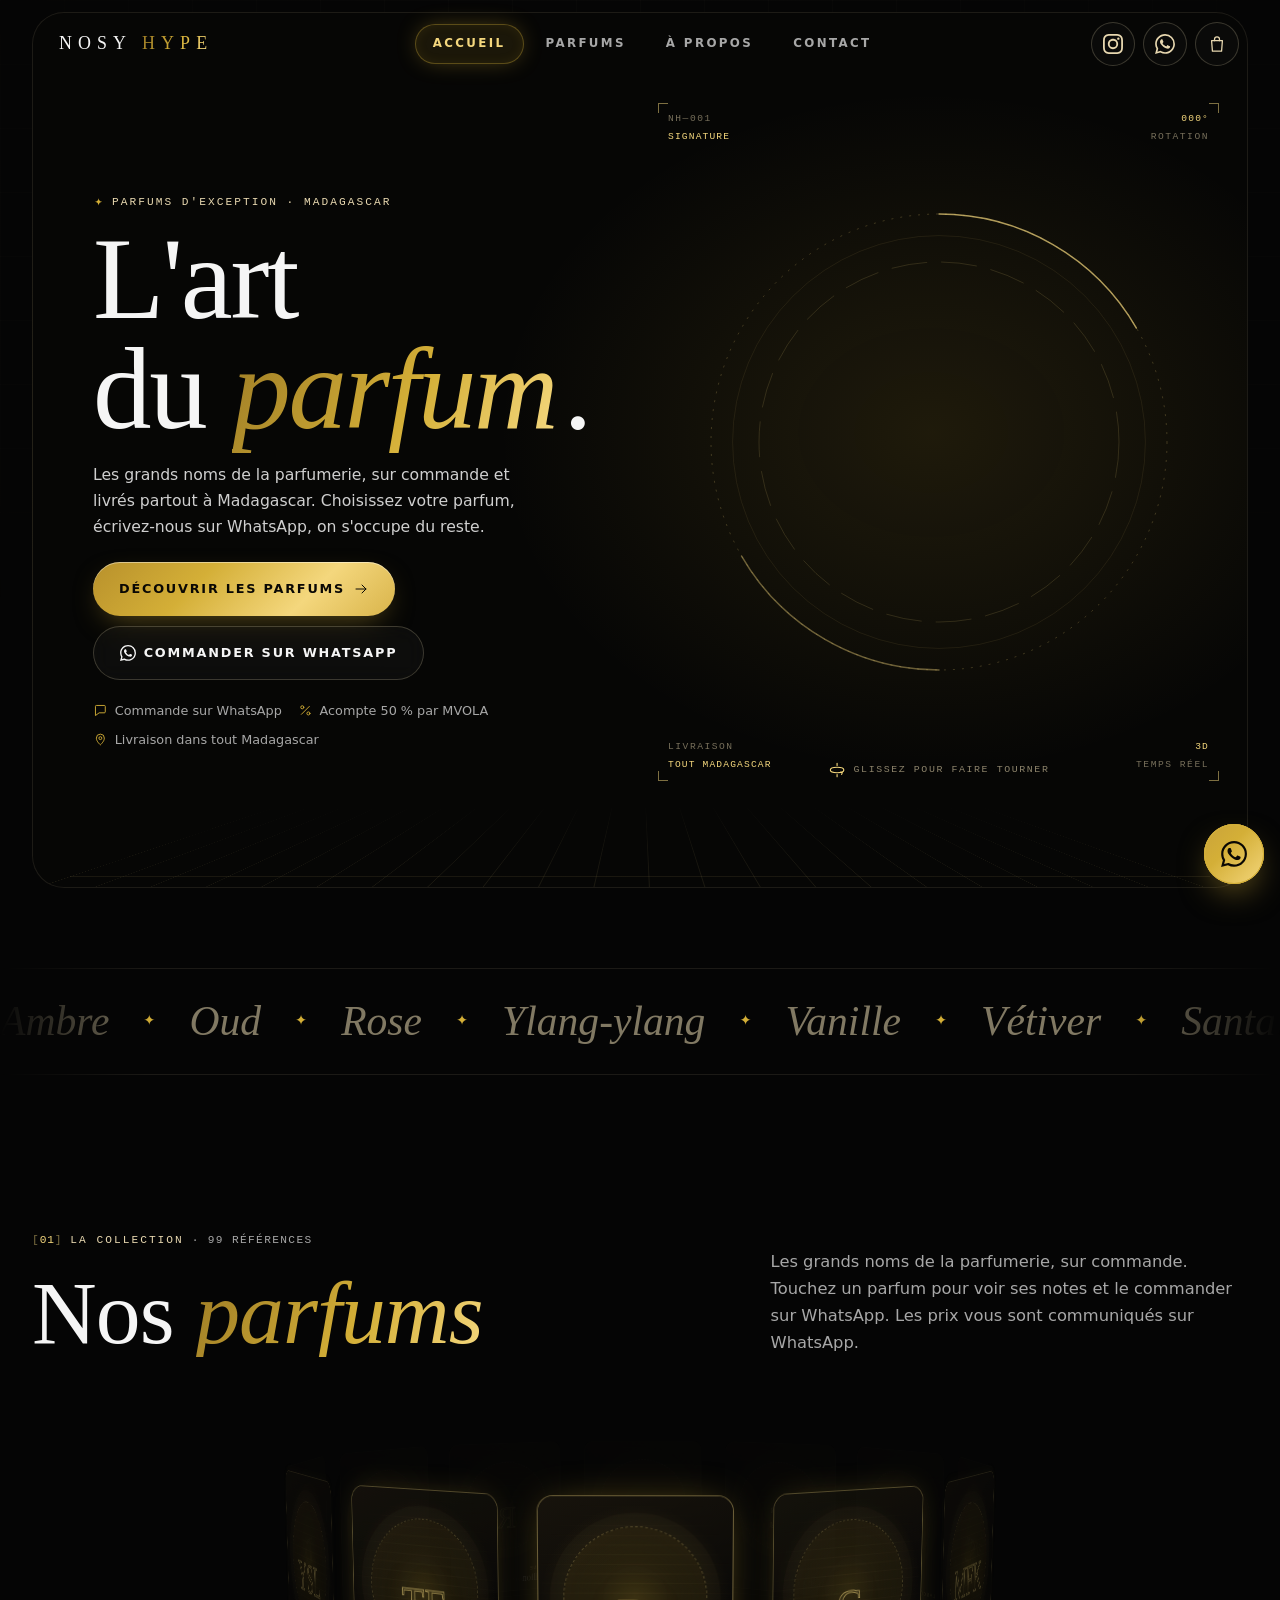
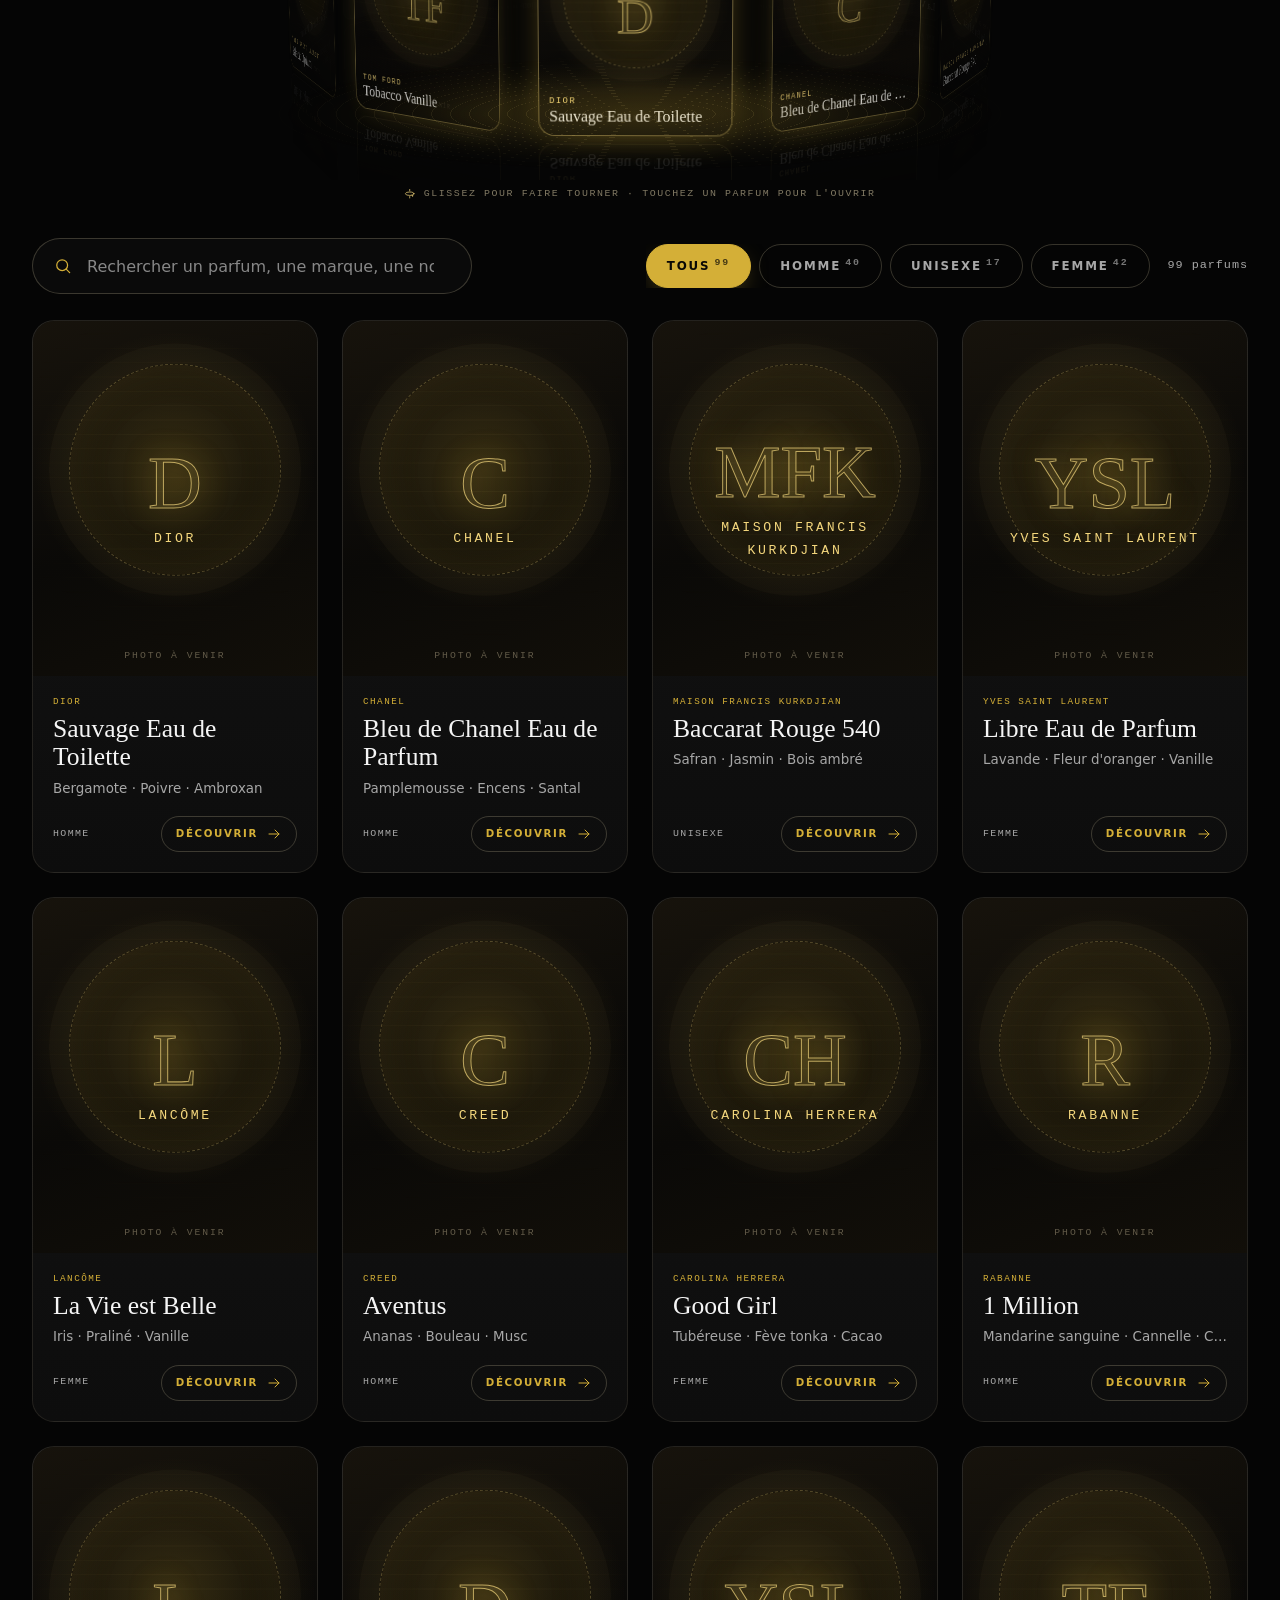
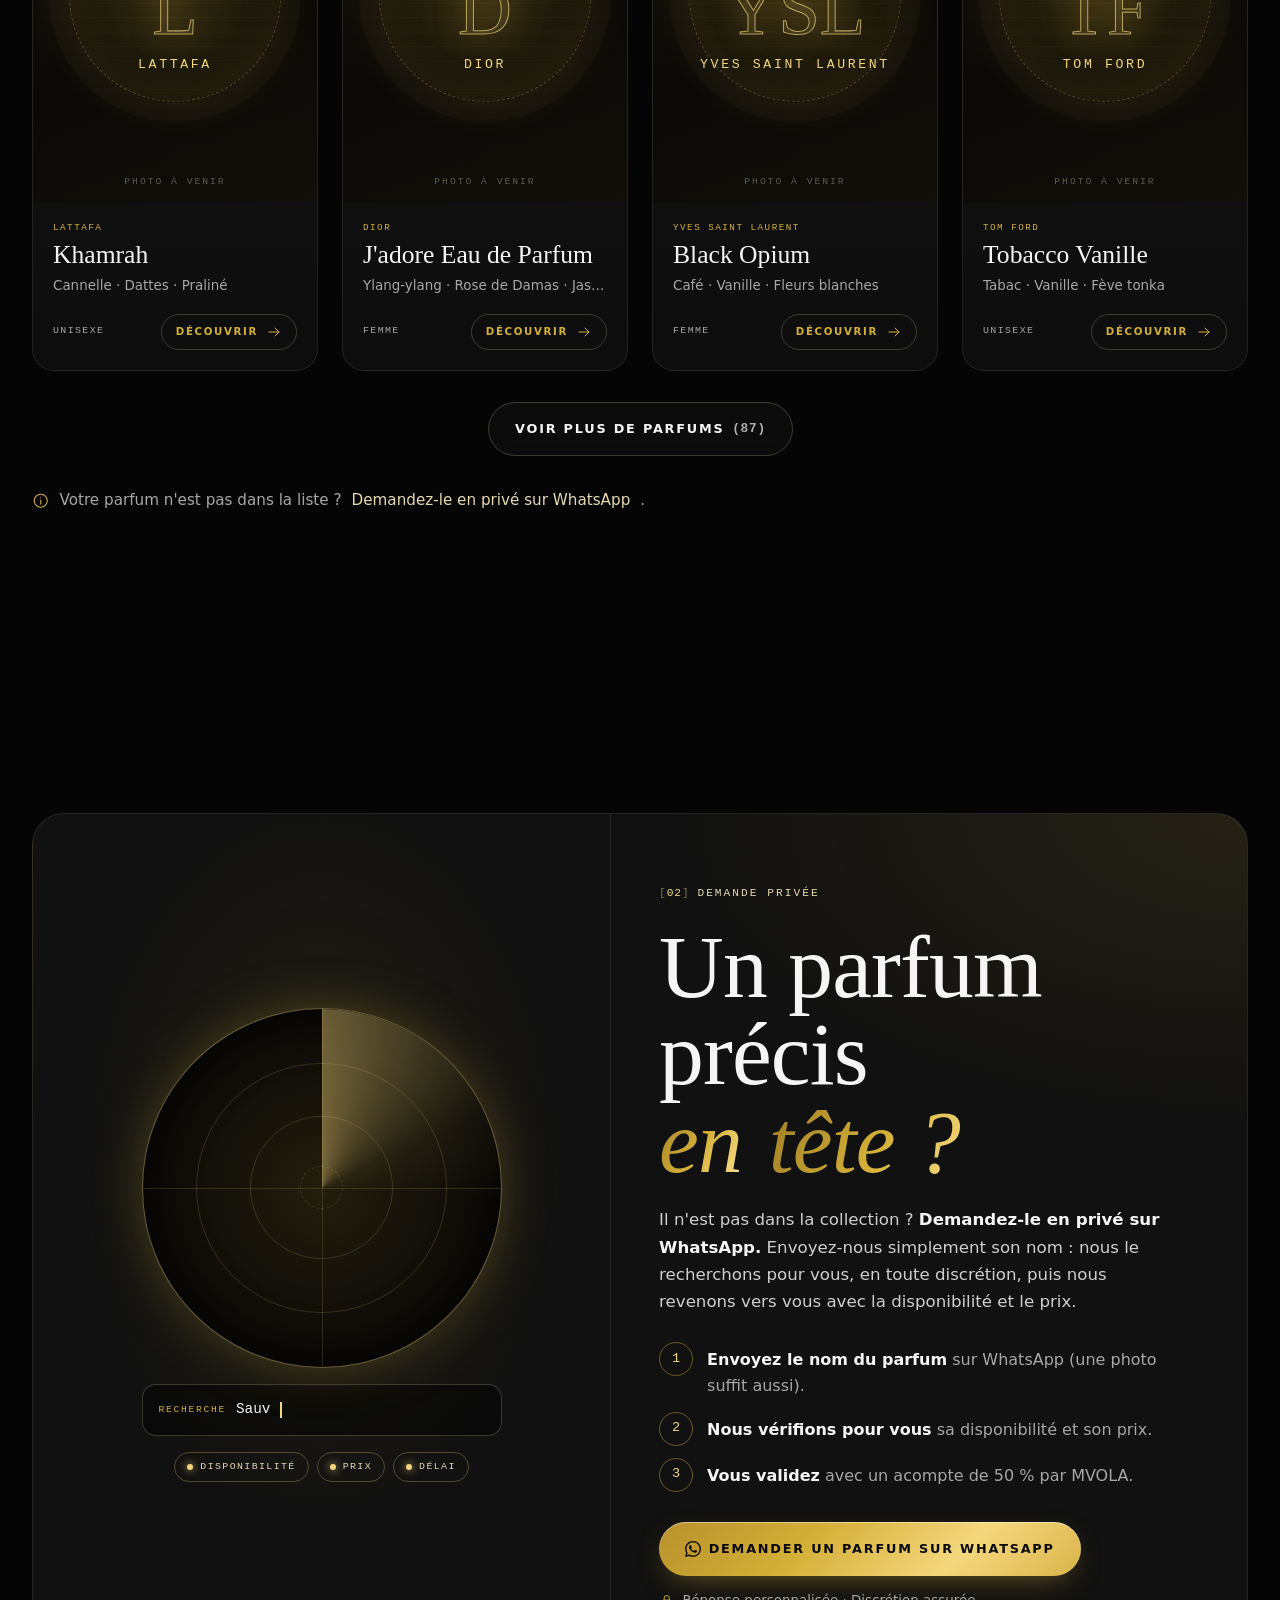
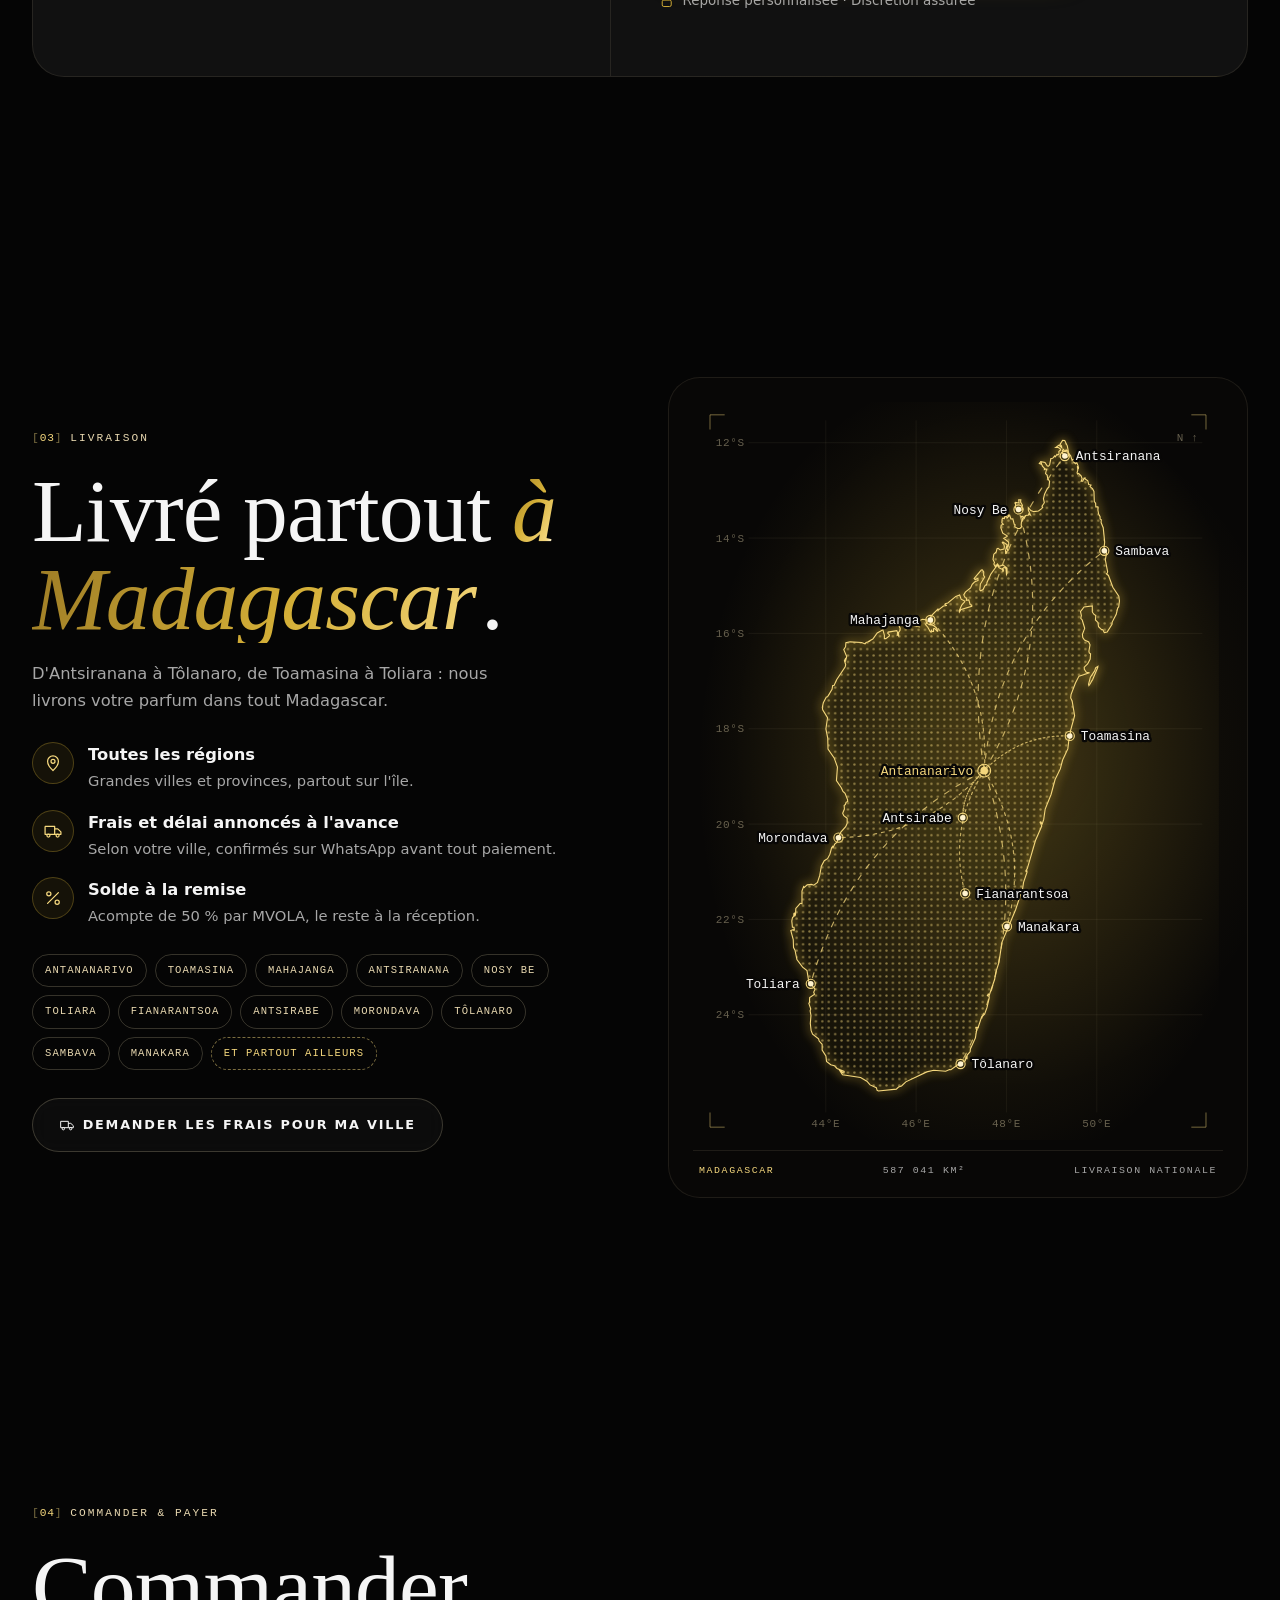
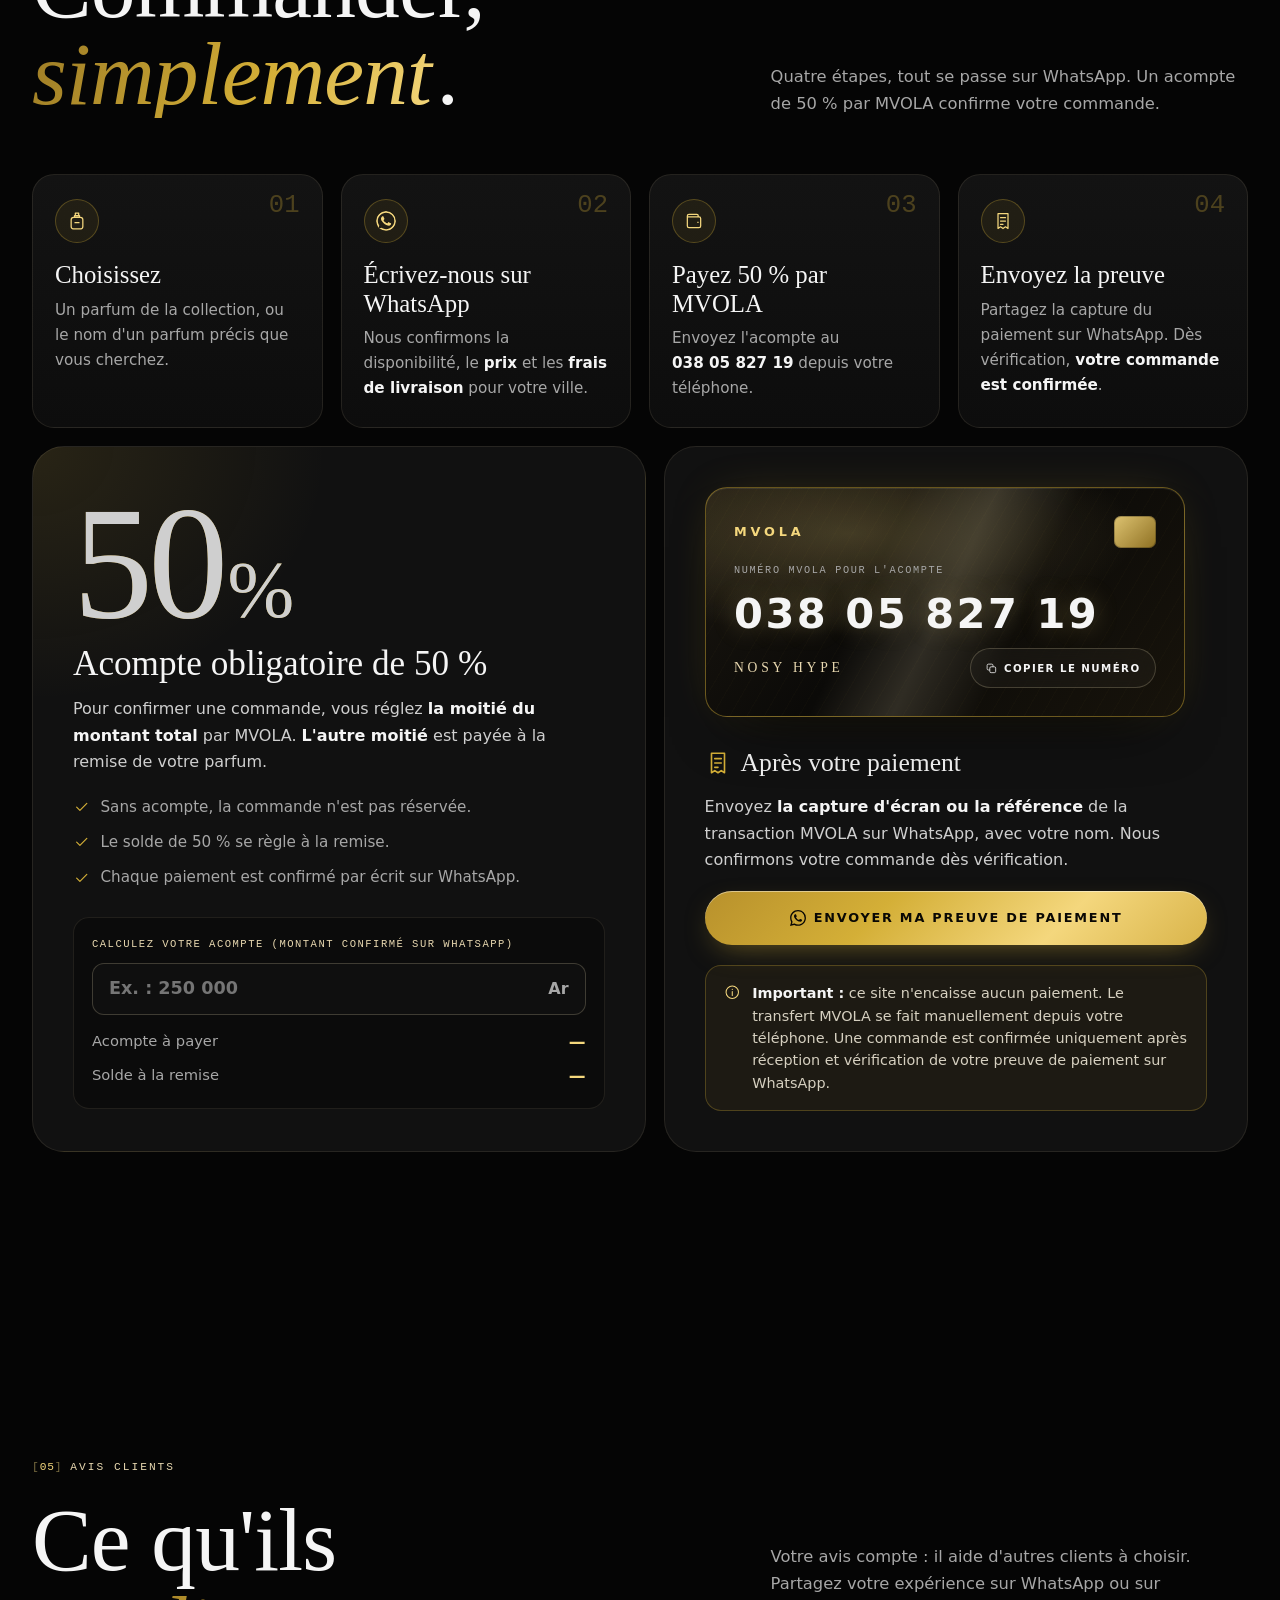
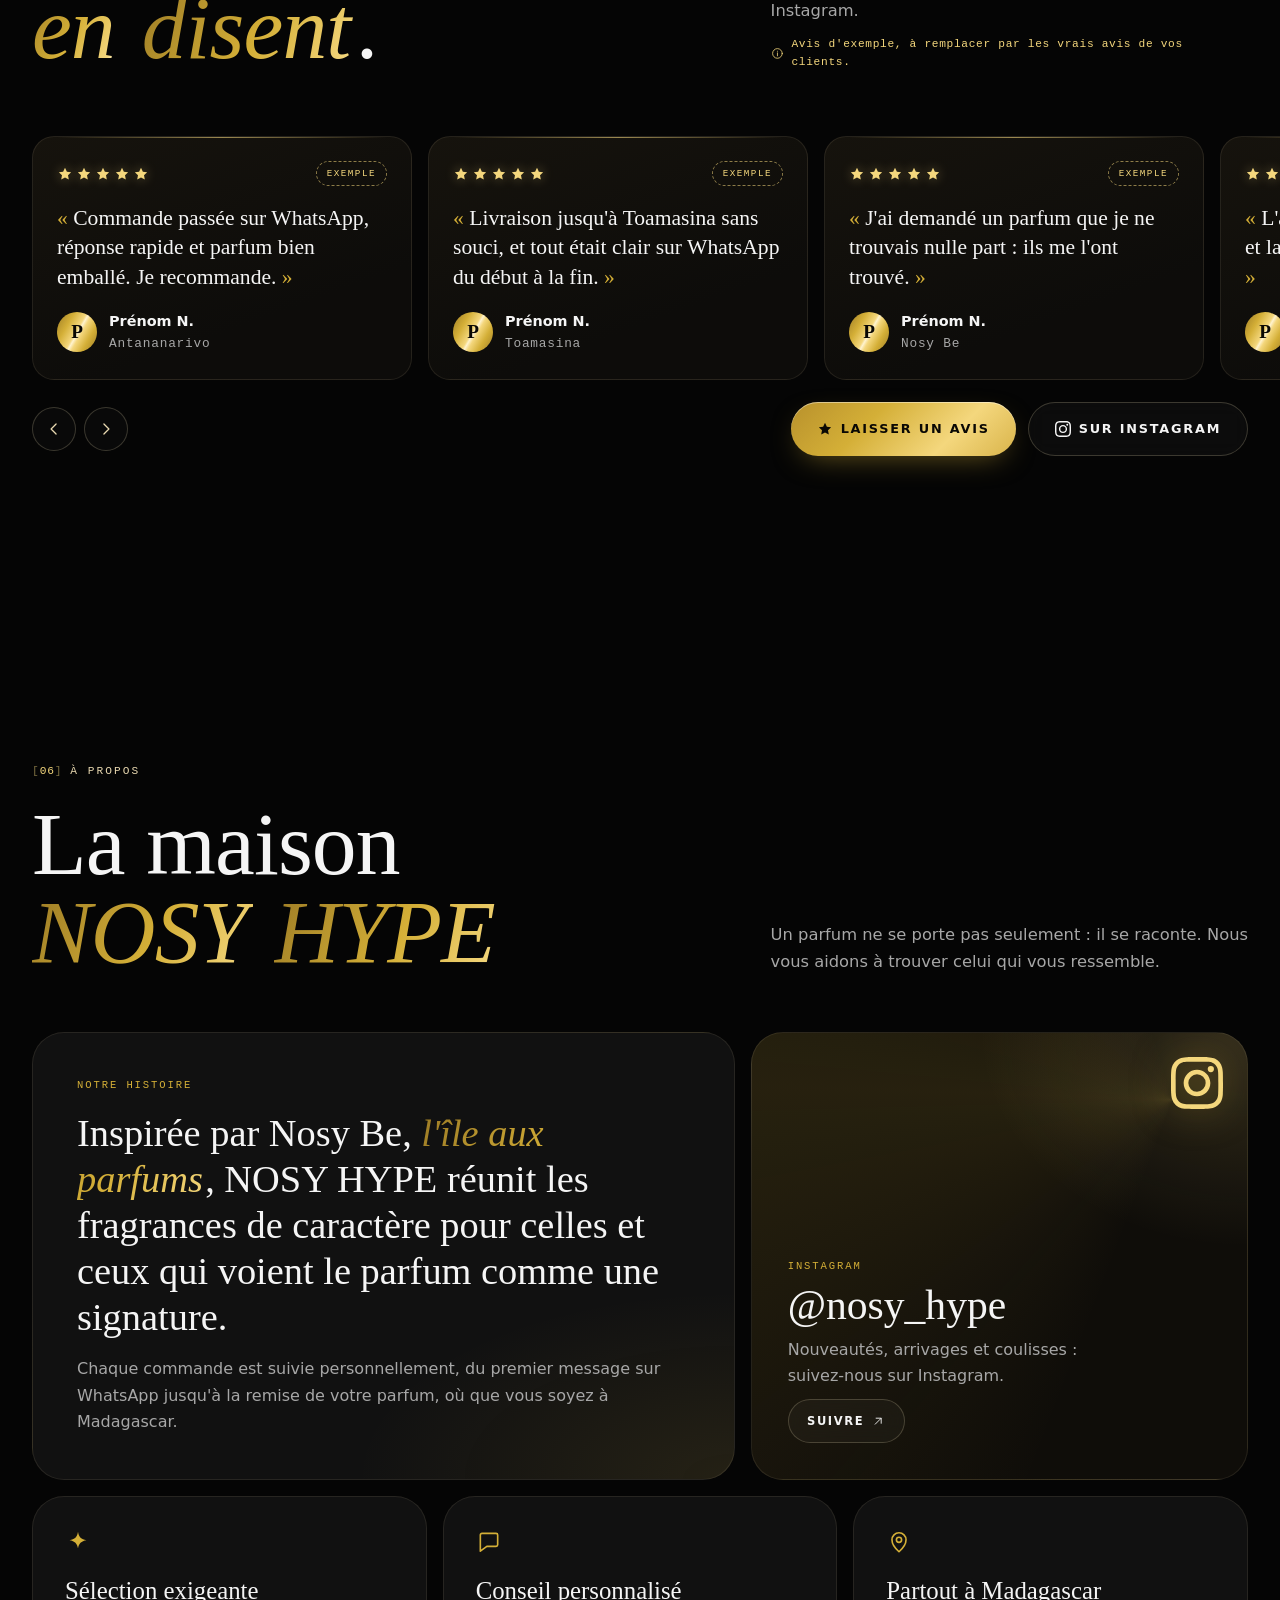
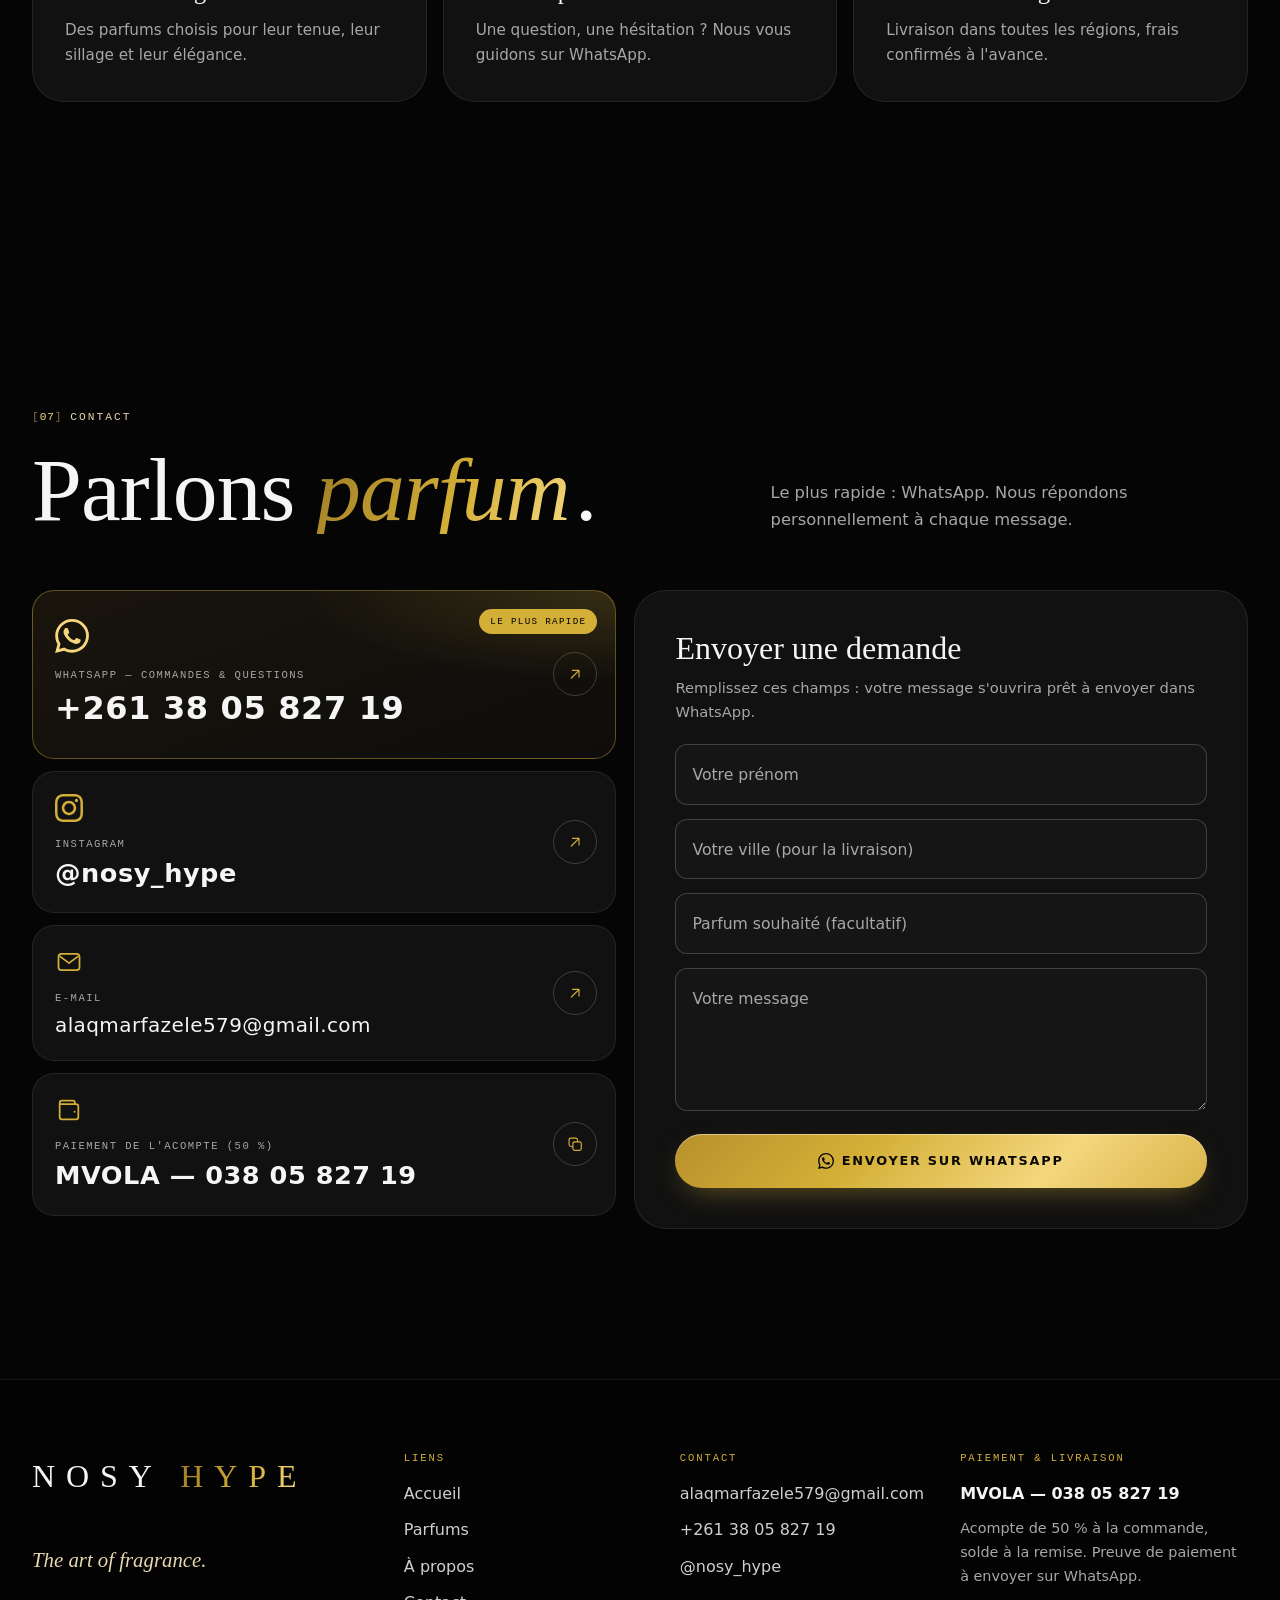
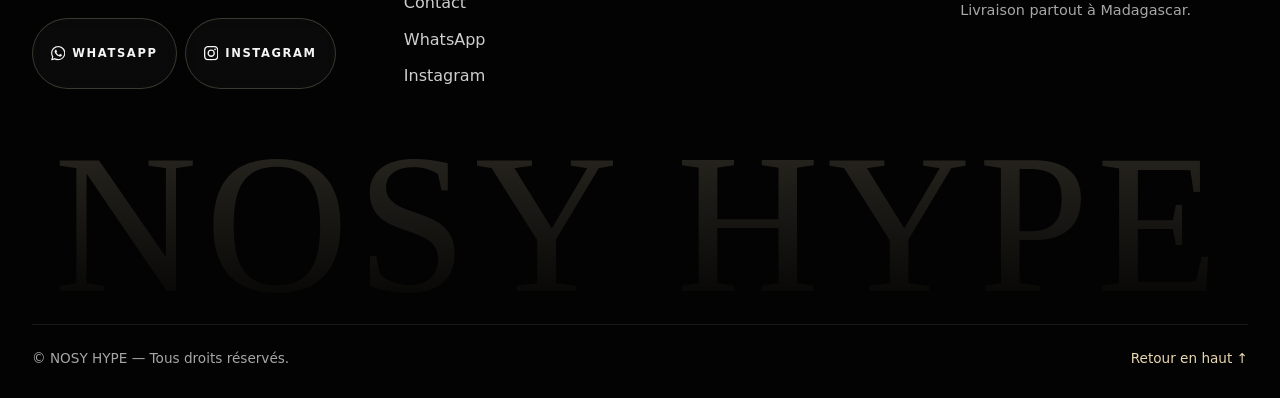
==== index.html @ f63c86f6 "Futuristic redesign: 3D hero, real-perfume catalogue, delivery map, reviews, Instagram - Hero: real-" ====
<!doctype html>
<html lang="fr">
<head>
  <meta charset="utf-8">
  <meta name="viewport" content="width=device-width, initial-scale=1, viewport-fit=cover">
  <title>NOSY HYPE — The art of fragrance · Parfums à Madagascar</title>
  <meta name="description" content="NOSY HYPE : les grands parfums sur commande, livrés partout à Madagascar. Commandez sur WhatsApp, demandez un parfum précis en privé. Acompte de 50 % par MVOLA.">
  <meta name="theme-color" content="#050505">
  <meta property="og:type" content="website">
  <meta property="og:title" content="NOSY HYPE — The art of fragrance">
  <meta property="og:description" content="Les grands parfums sur commande, livrés partout à Madagascar. Commande sur WhatsApp, acompte de 50 % par MVOLA.">
  <meta property="og:image" content="assets/img/og-image.jpg">
  <link rel="icon" href="assets/img/favicon.svg" type="image/svg+xml">

  <link rel="preload" href="assets/fonts/cormorant-garamond-latin-300-normal.woff2" as="font" type="font/woff2" crossorigin>
  <link rel="preload" href="assets/fonts/cormorant-garamond-latin-500-normal.woff2" as="font" type="font/woff2" crossorigin>
  <link rel="preload" href="assets/fonts/manrope-latin-wght-normal.woff2" as="font" type="font/woff2" crossorigin>
  <link rel="modulepreload" href="assets/vendor/three.module.min.js">
  <link rel="stylesheet" href="assets/css/styles.css">
  <script>document.documentElement.classList.add('js');</script>
</head>
<body>
  <!-- ============ ICONS (inline sprite) ============ -->
  <svg class="sprite" aria-hidden="true" focusable="false">
    <symbol id="i-wa" viewBox="0 0 24 24"><path fill="currentColor" d="M17.472 14.382c-.297-.149-1.758-.867-2.03-.967-.273-.099-.471-.148-.67.15-.197.297-.767.966-.94 1.164-.173.199-.347.223-.644.075-.297-.15-1.255-.463-2.39-1.475-.883-.788-1.48-1.761-1.653-2.059-.173-.297-.018-.458.13-.606.134-.133.298-.347.446-.52.149-.174.198-.298.298-.497.099-.198.05-.371-.025-.52-.075-.149-.669-1.612-.916-2.207-.242-.579-.487-.5-.669-.51-.173-.008-.371-.01-.57-.01-.198 0-.52.074-.792.372-.272.297-1.04 1.016-1.04 2.479 0 1.462 1.065 2.875 1.213 3.074.149.198 2.096 3.2 5.077 4.487.709.306 1.262.489 1.694.625.712.227 1.36.195 1.871.118.571-.085 1.758-.719 2.006-1.413.248-.694.248-1.289.173-1.413-.074-.124-.272-.198-.57-.347m-5.421 7.403h-.004a9.87 9.87 0 01-5.031-1.378l-.361-.214-3.741.982.998-3.648-.235-.374a9.86 9.86 0 01-1.51-5.26c.001-5.45 4.436-9.884 9.888-9.884 2.64 0 5.122 1.03 6.988 2.898a9.825 9.825 0 012.893 6.994c-.003 5.45-4.437 9.884-9.885 9.884m8.413-18.297A11.815 11.815 0 0012.05 0C5.495 0 .16 5.335.157 11.892c0 2.096.547 4.142 1.588 5.945L.057 24l6.305-1.654a11.882 11.882 0 005.683 1.448h.005c6.554 0 11.89-5.335 11.893-11.893a11.821 11.821 0 00-3.48-8.413Z"/></symbol>
    <symbol id="i-bag" viewBox="0 0 24 24"><g fill="none" stroke="currentColor" stroke-width="1.5" stroke-linecap="round" stroke-linejoin="round"><path d="M5.5 8h13l-1 12.5h-11L5.5 8Z"/><path d="M9 8V6.5a3 3 0 0 1 6 0V8"/></g></symbol>
    <symbol id="i-arrow" viewBox="0 0 24 24"><path fill="none" stroke="currentColor" stroke-width="1.5" stroke-linecap="round" stroke-linejoin="round" d="M4.5 12h15m-6-6 6 6-6 6"/></symbol>
    <symbol id="i-arrow-ur" viewBox="0 0 24 24"><path fill="none" stroke="currentColor" stroke-width="1.5" stroke-linecap="round" stroke-linejoin="round" d="M7 17 17 7M8.5 7H17v8.5"/></symbol>
    <symbol id="i-close" viewBox="0 0 24 24"><path fill="none" stroke="currentColor" stroke-width="1.5" stroke-linecap="round" d="M6 6l12 12M18 6 6 18"/></symbol>
    <symbol id="i-copy" viewBox="0 0 24 24"><g fill="none" stroke="currentColor" stroke-width="1.5" stroke-linejoin="round"><rect x="9" y="9" width="11" height="11" rx="2.5"/><path d="M15 9V6.5A2.5 2.5 0 0 0 12.5 4h-6A2.5 2.5 0 0 0 4 6.5v6A2.5 2.5 0 0 0 6.5 15H9"/></g></symbol>
    <symbol id="i-check" viewBox="0 0 24 24"><path fill="none" stroke="currentColor" stroke-width="1.6" stroke-linecap="round" stroke-linejoin="round" d="m5 12.5 4.5 4.5L19 7.5"/></symbol>
    <symbol id="i-mail" viewBox="0 0 24 24"><g fill="none" stroke="currentColor" stroke-width="1.5" stroke-linejoin="round"><rect x="3" y="5" width="18" height="14" rx="2.5"/><path d="m4 7 8 6 8-6"/></g></symbol>
    <symbol id="i-wallet" viewBox="0 0 24 24"><g fill="none" stroke="currentColor" stroke-width="1.5" stroke-linejoin="round"><path d="M17 7V5.5A1.5 1.5 0 0 0 15.5 4H6a2 2 0 0 0-2 2v12a2 2 0 0 0 2 2h12a2 2 0 0 0 2-2V9a2 2 0 0 0-2-2H4"/><path d="M16 13.5h1.5"/></g></symbol>
    <symbol id="i-spark" viewBox="0 0 24 24"><path fill="currentColor" d="M12 2.5c.7 4.8 3 7.1 7.8 7.8-4.8.7-7.1 3-7.8 7.8-.7-4.8-3-7.1-7.8-7.8 4.8-.7 7.1-3 7.8-7.8Z"/></symbol>
    <symbol id="i-search" viewBox="0 0 24 24"><g fill="none" stroke="currentColor" stroke-width="1.5" stroke-linecap="round"><circle cx="11" cy="11" r="6.5"/><path d="m20 20-4.2-4.2"/></g></symbol>
    <symbol id="i-bottle" viewBox="0 0 24 24"><g fill="none" stroke="currentColor" stroke-width="1.5" stroke-linejoin="round"><path d="M10 2.5h4v3h-4z"/><path d="M9 5.5h6v2H9z"/><rect x="5" y="7.5" width="14" height="14" rx="3"/><path d="M9 14h6"/></g></symbol>
    <symbol id="i-receipt" viewBox="0 0 24 24"><g fill="none" stroke="currentColor" stroke-width="1.5" stroke-linejoin="round" stroke-linecap="round"><path d="M6 3h12v18l-3-2-3 2-3-2-3 2V3Z"/><path d="M9 8h6M9 12h6M9 16h3"/></g></symbol>
    <symbol id="i-percent" viewBox="0 0 24 24"><g fill="none" stroke="currentColor" stroke-width="1.5" stroke-linecap="round"><path d="M18.5 5.5l-13 13"/><circle cx="7" cy="7" r="2.5"/><circle cx="17" cy="17" r="2.5"/></g></symbol>
    <symbol id="i-lock" viewBox="0 0 24 24"><g fill="none" stroke="currentColor" stroke-width="1.5" stroke-linejoin="round"><rect x="5" y="11" width="14" height="10" rx="2.5"/><path d="M8 11V8a4 4 0 0 1 8 0v3"/></g></symbol>
    <symbol id="i-info" viewBox="0 0 24 24"><g fill="none" stroke="currentColor" stroke-width="1.5" stroke-linecap="round"><circle cx="12" cy="12" r="9"/><path d="M12 11v5.5M12 7.8v.2"/></g></symbol>
    <symbol id="i-chat" viewBox="0 0 24 24"><path fill="none" stroke="currentColor" stroke-width="1.5" stroke-linejoin="round" d="M4 5.5A1.5 1.5 0 0 1 5.5 4h13A1.5 1.5 0 0 1 20 5.5v9a1.5 1.5 0 0 1-1.5 1.5H10l-6 4.5v-15Z"/></symbol>
    <symbol id="i-plus" viewBox="0 0 24 24"><path fill="none" stroke="currentColor" stroke-width="1.5" stroke-linecap="round" d="M12 5v14M5 12h14"/></symbol>
    <symbol id="i-minus" viewBox="0 0 24 24"><path fill="none" stroke="currentColor" stroke-width="1.5" stroke-linecap="round" d="M5 12h14"/></symbol>
    <symbol id="i-left" viewBox="0 0 24 24"><path fill="none" stroke="currentColor" stroke-width="1.5" stroke-linecap="round" stroke-linejoin="round" d="m14.5 6-6 6 6 6"/></symbol>
    <symbol id="i-right" viewBox="0 0 24 24"><path fill="none" stroke="currentColor" stroke-width="1.5" stroke-linecap="round" stroke-linejoin="round" d="m9.5 6 6 6-6 6"/></symbol>
    <symbol id="i-ig" viewBox="0 0 24 24"><path fill="currentColor" d="M7.0301.084c-1.2768.0602-2.1487.264-2.911.5634-.7888.3075-1.4575.72-2.1228 1.3877-.6652.6677-1.075 1.3368-1.3802 2.127-.2954.7638-.4956 1.6365-.552 2.914-.0564 1.2775-.0689 1.6882-.0626 4.947.0062 3.2586.0206 3.6671.0825 4.9473.061 1.2765.264 2.1482.5635 2.9107.308.7889.72 1.4573 1.388 2.1228.6679.6655 1.3365 1.0743 2.1285 1.38.7632.295 1.6361.4961 2.9134.552 1.2773.056 1.6884.069 4.9462.0627 3.2578-.0062 3.668-.0207 4.9478-.0814 1.28-.0607 2.147-.2652 2.9098-.5633.7889-.3086 1.4578-.72 2.1228-1.3881.665-.6682 1.0745-1.3378 1.3795-2.1284.2957-.7632.4966-1.636.552-2.9124.056-1.2809.0692-1.6898.063-4.948-.0063-3.2583-.021-3.6668-.0817-4.9465-.0607-1.2797-.264-2.1487-.5633-2.9117-.3084-.7889-.72-1.4568-1.3876-2.1228C21.2982 1.33 20.628.9208 19.8378.6165 19.074.321 18.2017.1197 16.9244.0645 15.6471.0093 15.236-.005 11.977.0014 8.718.0076 8.31.0215 7.0301.0839m.1402 21.6932c-1.17-.0509-1.8053-.2453-2.2287-.408-.5606-.216-.96-.4771-1.3819-.895-.422-.4178-.6811-.8186-.9-1.378-.1644-.4234-.3624-1.058-.4171-2.228-.0595-1.2645-.072-1.6442-.079-4.848-.007-3.2037.0053-3.583.0607-4.848.05-1.169.2456-1.805.408-2.2282.216-.5613.4762-.96.895-1.3816.4188-.4217.8184-.6814 1.3783-.9003.423-.1651 1.0575-.3614 2.227-.4171 1.2655-.06 1.6447-.072 4.848-.079 3.2033-.007 3.5835.005 4.8495.0608 1.169.0508 1.8053.2445 2.228.408.5608.216.96.4754 1.3816.895.4217.4194.6816.8176.9005 1.3787.1653.4217.3617 1.056.4169 2.2263.0602 1.2655.0739 1.645.0796 4.848.0058 3.203-.0055 3.5834-.061 4.848-.051 1.17-.245 1.8055-.408 2.2294-.216.5604-.4763.96-.8954 1.3814-.419.4215-.8181.6811-1.3783.9-.4224.1649-1.0577.3617-2.2262.4174-1.2656.0595-1.6448.072-4.8493.079-3.2045.007-3.5825-.006-4.848-.0608M16.953 5.5864A1.44 1.44 0 1 0 18.39 4.144a1.44 1.44 0 0 0-1.437 1.4424M5.8385 12.012c.0067 3.4032 2.7706 6.1557 6.173 6.1493 3.4026-.0065 6.157-2.7701 6.1506-6.1733-.0065-3.4032-2.771-6.1565-6.174-6.1498-3.403.0067-6.156 2.771-6.1496 6.1738M8 12.0077a4 4 0 1 1 4.008 3.9921A3.9996 3.9996 0 0 1 8 12.0077"/></symbol>
    <symbol id="i-star" viewBox="0 0 24 24"><path fill="currentColor" d="M12 2.8l2.8 5.9 6.4.8-4.7 4.4 1.2 6.4L12 17.2l-5.7 3.1 1.2-6.4L2.8 9.5l6.4-.8L12 2.8z"/></symbol>
    <symbol id="i-pin" viewBox="0 0 24 24"><g fill="none" stroke="currentColor" stroke-width="1.5" stroke-linejoin="round"><path d="M12 21s-6.5-5.6-6.5-11a6.5 6.5 0 0 1 13 0c0 5.4-6.5 11-6.5 11Z"/><circle cx="12" cy="10" r="2.4"/></g></symbol>
    <symbol id="i-truck" viewBox="0 0 24 24"><g fill="none" stroke="currentColor" stroke-width="1.5" stroke-linejoin="round"><path d="M2.5 6.5h11.5v9.5H2.5z"/><path d="M14 9.5h3.7l3.8 3.6v2.9H14"/><circle cx="6.5" cy="17.5" r="1.8"/><circle cx="17.5" cy="17.5" r="1.8"/></g></symbol>
    <symbol id="i-rotate" viewBox="0 0 24 24"><g fill="none" stroke="currentColor" stroke-width="1.5" stroke-linecap="round" stroke-linejoin="round"><ellipse cx="12" cy="12" rx="9" ry="3.6"/><path d="M12 3v3M12 18v3"/><path d="m16.5 14.9 2.4.6-.8 2.3"/></g></symbol>
  </svg>

  <a class="skip-link" href="#main">Aller au contenu</a>

  <!-- ============ LOADER ============ -->
  <div class="loader" id="loader" aria-hidden="true">
    <div class="loader__inner">
      <p class="loader__logo">NOSY HYPE</p>
      <div class="loader__bar"><span id="loader-progress"></span></div>
      <p class="loader__tag">The art of fragrance</p>
    </div>
  </div>

  <div class="scroll-progress" aria-hidden="true"><span></span></div>
  <div class="cursor-glow" aria-hidden="true"></div>

  <!-- ============ NAVIGATION ============ -->
  <header class="header" id="header">
    <div class="header__bar">
      <a href="#accueil" class="logo" aria-label="NOSY HYPE — retour à l'accueil">NOSY <span>HYPE</span></a>

      <nav class="nav" aria-label="Navigation principale">
        <ul class="nav__list">
          <li><a class="nav__link" href="#accueil" data-nav="accueil">Accueil</a></li>
          <li><a class="nav__link" href="#parfums" data-nav="parfums">Parfums</a></li>
          <li><a class="nav__link" href="#a-propos" data-nav="a-propos">À propos</a></li>
          <li><a class="nav__link" href="#contact" data-nav="contact">Contact</a></li>
        </ul>
        <span class="nav__indicator" aria-hidden="true"></span>
      </nav>

      <div class="header__actions">
        <a class="icon-btn icon-btn--ig" data-ig href="https://www.instagram.com/nosy_hype/" target="_blank" rel="noopener" aria-label="NOSY HYPE sur Instagram">
          <svg class="i"><use href="#i-ig"/></svg>
        </a>
        <a class="icon-btn icon-btn--wa" data-wa="Bonjour NOSY HYPE, j'aimerais avoir des informations sur vos parfums." href="https://wa.me/261380582719" target="_blank" rel="noopener" aria-label="Écrire à NOSY HYPE sur WhatsApp">
          <svg class="i"><use href="#i-wa"/></svg>
        </a>
        <button class="icon-btn bag-btn" type="button" data-bag-open aria-label="Ma sélection : 0 article">
          <svg class="i"><use href="#i-bag"/></svg>
          <span class="bag-count" data-bag-count>0</span>
        </button>
        <button class="burger" type="button" aria-expanded="false" aria-controls="mobile-menu" aria-label="Ouvrir le menu">
          <span></span><span></span>
        </button>
      </div>
    </div>
  </header>

  <!-- ============ MOBILE MENU ============ -->
  <div class="mmenu" id="mobile-menu" aria-label="Menu" hidden>
    <nav class="mmenu__nav" aria-label="Navigation mobile">
      <ol>
        <li><a href="#accueil" data-nav="accueil"><span class="mmenu__num">01</span><span class="mmenu__txt">Accueil</span></a></li>
        <li><a href="#parfums" data-nav="parfums"><span class="mmenu__num">02</span><span class="mmenu__txt">Parfums</span></a></li>
        <li><a href="#a-propos" data-nav="a-propos"><span class="mmenu__num">03</span><span class="mmenu__txt">À propos</span></a></li>
        <li><a href="#contact" data-nav="contact"><span class="mmenu__num">04</span><span class="mmenu__txt">Contact</span></a></li>
      </ol>
    </nav>
    <div class="mmenu__foot">
      <a class="btn btn--gold btn--block" data-wa="Bonjour NOSY HYPE, j'aimerais commander un parfum." href="https://wa.me/261380582719" target="_blank" rel="noopener">
        <svg class="i"><use href="#i-wa"/></svg> Commander sur WhatsApp
      </a>
      <a class="mmenu__line" data-ig href="https://www.instagram.com/nosy_hype/" target="_blank" rel="noopener"><svg class="i"><use href="#i-ig"/></svg> Instagram <strong data-config="instagramHandle">@nosy_hype</strong></a>
      <a class="mmenu__line" href="#livraison"><svg class="i"><use href="#i-pin"/></svg> Livraison partout à Madagascar</a>
      <a class="mmenu__line" href="#commander"><svg class="i"><use href="#i-percent"/></svg> Acompte 50 % · MVOLA <strong data-config="mvolaNumber">038 05 827 19</strong></a>
      <a class="mmenu__line" data-mail href="mailto:alaqmarfazele579@gmail.com"><svg class="i"><use href="#i-mail"/></svg> <span data-config="email">alaqmarfazele579@gmail.com</span></a>
    </div>
  </div>

  <main id="main">

    <!-- ============ HERO / ACCUEIL ============ -->
    <section class="hero" id="accueil" data-spy="accueil" aria-labelledby="hero-title">
      <div class="hero__frame">
        <div class="hero__grid" aria-hidden="true"></div>

        <div class="hero__stage" data-hero3d>
          <canvas role="img" aria-label="Flacon NOSY HYPE en 3D. Glissez pour le faire tourner."></canvas>
          <div class="hud" aria-hidden="true">
            <svg class="hud__rings" viewBox="0 0 400 400">
              <circle class="hud__r1" cx="200" cy="200" r="190"/>
              <circle class="hud__r2" cx="200" cy="200" r="172"/>
              <circle class="hud__r3" cx="200" cy="200" r="150"/>
              <path class="hud__arc" d="M200 10a190 190 0 0 1 164.5 95"/>
              <path class="hud__arc hud__arc--b" d="M200 390a190 190 0 0 1-164.5-95"/>
            </svg>
            <span class="hud__tag hud__tag--tl">NH—001 <b>Signature</b></span>
            <span class="hud__tag hud__tag--tr"><b data-hud-angle>000°</b> Rotation</span>
            <span class="hud__tag hud__tag--bl">Livraison <b>tout Madagascar</b></span>
            <span class="hud__tag hud__tag--br"><b>3D</b> Temps réel</span>
          </div>
          <p class="hero__drag"><svg class="i"><use href="#i-rotate"/></svg> Glissez pour faire tourner</p>
        </div>

        <div class="hero__content">
          <p class="eyebrow hero__eyebrow"><svg class="i"><use href="#i-spark"/></svg> Parfums d'exception · Madagascar</p>
          <h1 class="hero__title" id="hero-title">
            <span class="line"><span>L'art</span></span>
            <span class="line"><span>du <em>parfum</em>.</span></span>
          </h1>
          <p class="hero__lead">Les grands noms de la parfumerie, sur commande et livrés partout à Madagascar. Choisissez votre parfum, écrivez-nous sur WhatsApp, on s'occupe du reste.</p>
          <div class="hero__ctas">
            <a href="#parfums" class="btn btn--gold">Découvrir les parfums <svg class="i"><use href="#i-arrow"/></svg></a>
            <a class="btn btn--ghost" data-wa="Bonjour NOSY HYPE, j'aimerais commander un parfum." href="https://wa.me/261380582719" target="_blank" rel="noopener">
              <svg class="i"><use href="#i-wa"/></svg> Commander sur WhatsApp
            </a>
          </div>
          <ul class="hero__facts" aria-label="L'essentiel">
            <li><svg class="i"><use href="#i-chat"/></svg> Commande sur WhatsApp</li>
            <li><svg class="i"><use href="#i-percent"/></svg> Acompte 50 % par MVOLA</li>
            <li><svg class="i"><use href="#i-pin"/></svg> Livraison dans tout Madagascar</li>
          </ul>
        </div>
      </div>
    </section>

    <div class="marquee" aria-hidden="true">
      <div class="marquee__track">
        <span>Ambre</span><b>✦</b><span>Oud</span><b>✦</b><span>Rose</span><b>✦</b><span>Ylang-ylang</span><b>✦</b><span>Vanille</span><b>✦</b><span>Vétiver</span><b>✦</b><span>Santal</span><b>✦</b><span>Musc</span><b>✦</b><span>Cuir</span><b>✦</b>
        <span>Ambre</span><b>✦</b><span>Oud</span><b>✦</b><span>Rose</span><b>✦</b><span>Ylang-ylang</span><b>✦</b><span>Vanille</span><b>✦</b><span>Vétiver</span><b>✦</b><span>Santal</span><b>✦</b><span>Musc</span><b>✦</b><span>Cuir</span><b>✦</b>
      </div>
    </div>

    <!-- ============ PARFUMS / COLLECTION ============ -->
    <section class="section collection" id="parfums" data-spy="parfums" aria-labelledby="parfums-title">
      <div class="container">
        <header class="section__head">
          <div>
            <p class="eyebrow reveal"><span class="eyebrow__num">01</span> La collection <span class="eyebrow__meta" data-product-total></span></p>
            <h2 class="section__title" id="parfums-title" data-split>Nos <em>parfums</em></h2>
          </div>
          <p class="section__lead reveal">Les grands noms de la parfumerie, sur commande. Touchez un parfum pour voir ses notes et le commander sur WhatsApp. Les prix vous sont communiqués sur WhatsApp.</p>
        </header>
      </div>

      <div class="showroom reveal" data-reveal="fade">
        <div class="showroom__stage" data-ring aria-label="Showroom 3D des parfums en vedette">
          <div class="ring" id="ring"></div>
          <div class="showroom__floor" aria-hidden="true"></div>
        </div>
        <p class="showroom__hint"><svg class="i"><use href="#i-rotate"/></svg> Glissez pour faire tourner · Touchez un parfum pour l'ouvrir</p>
      </div>

      <div class="container">
        <div class="toolbar reveal">
          <label class="search" for="search">
            <svg class="i"><use href="#i-search"/></svg>
            <span class="sr-only">Rechercher un parfum</span>
            <input id="search" type="search" placeholder="Rechercher un parfum, une marque, une note…" autocomplete="off" enterkeyhint="search">
          </label>
          <div class="filters">
            <div class="filters__list" id="filters" role="group" aria-label="Filtrer par catégorie"></div>
            <p class="filters__count" id="product-count" aria-live="polite"></p>
          </div>
        </div>

        <div class="grid" id="product-grid"></div>
        <div class="grid__empty" id="grid-empty" hidden>
          <p>Aucun parfum ne correspond à votre recherche.</p>
          <a class="btn btn--gold" id="empty-wa" href="https://wa.me/261380582719" target="_blank" rel="noopener"><svg class="i"><use href="#i-wa"/></svg> Demandez-le en privé sur WhatsApp</a>
        </div>
        <div class="grid__more">
          <button class="btn btn--ghost" type="button" id="more" hidden>Voir plus de parfums <span class="grid__more-count" id="more-count"></span></button>
        </div>
        <noscript>
          <p class="noscript">Activez JavaScript pour afficher la collection, ou écrivez-nous directement sur WhatsApp : <a href="https://wa.me/261380582719">+261 38 05 827 19</a>.</p>
        </noscript>

        <p class="collection__note reveal"><svg class="i"><use href="#i-info"/></svg> Votre parfum n'est pas dans la liste ? <a href="#demande-privee" class="link">Demandez-le en privé sur WhatsApp</a>.</p>
      </div>
    </section>

    <!-- ============ DEMANDE PRIVÉE ============ -->
    <section class="section private" id="demande-privee" data-spy="parfums" aria-labelledby="prive-title">
      <div class="container">
        <div class="private__frame reveal" data-reveal="zoom">
          <div class="private__visual" aria-hidden="true">
            <div class="radar">
              <div class="radar__screen">
                <span class="radar__ring"></span><span class="radar__ring"></span><span class="radar__ring"></span>
                <span class="radar__cross"></span>
                <span class="radar__sweep"></span>
                <span class="radar__blip" style="--x:68%;--y:30%;--d:.2s"></span>
                <span class="radar__blip" style="--x:30%;--y:62%;--d:1.4s"></span>
                <span class="radar__blip" style="--x:58%;--y:74%;--d:2.6s"></span>
              </div>
              <div class="radar__query">
                <span class="radar__label">Recherche</span>
                <span class="radar__typed" data-typed>Baccarat Rouge 540</span><span class="radar__caret"></span>
              </div>
              <ul class="radar__status">
                <li>Disponibilité</li><li>Prix</li><li>Délai</li>
              </ul>
            </div>
          </div>
          <div class="private__body">
            <p class="eyebrow reveal"><span class="eyebrow__num">02</span> Demande privée</p>
            <h2 class="section__title" id="prive-title" data-split>Un parfum précis <em>en tête&nbsp;?</em></h2>
            <p class="private__lead reveal">Il n'est pas dans la collection&nbsp;? <strong>Demandez-le en privé sur WhatsApp.</strong> Envoyez-nous simplement son nom : nous le recherchons pour vous, en toute discrétion, puis nous revenons vers vous avec la disponibilité et le prix.</p>
            <ol class="mini-steps">
              <li class="reveal"><span>1</span><div><strong>Envoyez le nom du parfum</strong> sur WhatsApp (une photo suffit aussi).</div></li>
              <li class="reveal"><span>2</span><div><strong>Nous vérifions pour vous</strong> sa disponibilité et son prix.</div></li>
              <li class="reveal"><span>3</span><div><strong>Vous validez</strong> avec un acompte de 50 % par MVOLA.</div></li>
            </ol>
            <div class="private__cta reveal">
              <a class="btn btn--gold" data-wa="Bonjour NOSY HYPE, je recherche un parfum précis : " href="https://wa.me/261380582719" target="_blank" rel="noopener">
                <svg class="i"><use href="#i-wa"/></svg> Demander un parfum sur WhatsApp
              </a>
              <p class="private__small"><svg class="i"><use href="#i-lock"/></svg> Réponse personnalisée · Discrétion assurée</p>
            </div>
          </div>
        </div>
      </div>
    </section>

    <!-- ============ LIVRAISON ============ -->
    <section class="section delivery" id="livraison" data-spy="" aria-labelledby="livraison-title">
      <div class="container">
        <div class="delivery__grid">
          <div class="delivery__copy">
            <p class="eyebrow reveal"><span class="eyebrow__num">03</span> Livraison</p>
            <h2 class="section__title" id="livraison-title" data-split>Livré partout <em>à Madagascar</em>.</h2>
            <p class="section__lead reveal">D'Antsiranana à Tôlanaro, de Toamasina à Toliara : nous livrons votre parfum dans tout Madagascar.</p>
            <ul class="dfacts">
              <li class="reveal"><svg class="i"><use href="#i-pin"/></svg><div><strong>Toutes les régions</strong><span>Grandes villes et provinces, partout sur l'île.</span></div></li>
              <li class="reveal" style="--d:.06s"><svg class="i"><use href="#i-truck"/></svg><div><strong>Frais et délai annoncés à l'avance</strong><span>Selon votre ville, confirmés sur WhatsApp avant tout paiement.</span></div></li>
              <li class="reveal" style="--d:.12s"><svg class="i"><use href="#i-percent"/></svg><div><strong>Solde à la remise</strong><span>Acompte de 50 % par MVOLA, le reste à la réception.</span></div></li>
            </ul>
            <ul class="cities reveal" aria-label="Exemples de villes desservies">
              <li>Antananarivo</li><li>Toamasina</li><li>Mahajanga</li><li>Antsiranana</li><li>Nosy Be</li><li>Toliara</li><li>Fianarantsoa</li><li>Antsirabe</li><li>Morondava</li><li>Tôlanaro</li><li>Sambava</li><li>Manakara</li><li class="cities__more">et partout ailleurs</li>
            </ul>
            <a class="btn btn--ghost reveal" data-wa="Bonjour NOSY HYPE, quels sont les frais et le délai de livraison pour ma ville : " href="https://wa.me/261380582719" target="_blank" rel="noopener"><svg class="i"><use href="#i-truck"/></svg> Demander les frais pour ma ville</a>
          </div>
          <figure class="delivery__map reveal" data-reveal="zoom">
<svg class="mgmap" viewBox="0 0 569 805" role="img" aria-labelledby="mgmap-title">
<title id="mgmap-title">Carte de Madagascar : livraison possible dans toutes les régions, d'Antsiranana à Tôlanaro</title>
<defs>
<pattern id="mg-dots" width="7" height="7" patternUnits="userSpaceOnUse"><circle cx="3.5" cy="3.5" r="1.3"/></pattern>
<clipPath id="mg-clip"><path d="M152.8 479.9L153.2 476.4L156.7 469.2L162 463.2L163.6 459.6L163.6 454.1L159.9 451.2L158.7 448.7L160.6 444L160.3 440.2L161.7 439L162.4 436.7L164.2 435.6L164 433.6L161.3 426.9L159 424.7L157.2 420.7L151.9 413L153 398.2L149.4 388.2L142.7 378.6L142.4 366.7L140.4 356.6L142.2 344.4L136.9 335.7L136.5 332.9L137.6 328.1L140.9 321.8L142.2 321.5L147.1 313.3L147.8 309.3L149.3 309.3L152.1 302.9L161.5 288.9L162 286.5L160.6 282.2L161.5 280.3L162 281.9L163.1 277.6L159.9 270.1L161.9 266.9L162.2 262.6L166.8 261.6L179.4 262.3L183.1 263.9L184.2 262.3L187.7 261.2L187.2 260.9L191.6 258.6L196.4 251.9L202.6 248.5L204.2 254.4L204.2 258.2L205.8 258.1L209.6 255.2L209.7 254L207.8 252.2L208.3 251L217.7 249.4L218.6 251.5L218.2 254.5L219 254.1L219.7 255L219.7 251.4L221.1 249.4L221.4 246.7L220.2 244.6L223.7 241.1L229.1 242.9L233.8 240.7L236.3 240.7L236.9 244.1L242.2 245.2L241.3 243.4L242.4 240.9L239.3 242.8L239.7 241.6L242.5 238.4L245.9 237L250.5 237.7L251 239.8L249.1 243L251.6 245.7L254.1 250.3L255.1 251.2L255.5 249.1L256.4 250.2L257.8 250.3L257.8 247.3L259.2 247.2L261.9 250.1L262.4 249.8L260.8 246.2L257.8 243.8L253.5 242.9L256.4 238.5L255.8 237.7L254.1 237.8L253.9 236.5L255.3 233.2L262.6 225.9L262.9 227L268.6 222.5L272.3 222L270.2 221.2L270.6 220L273.4 219.3L282.1 212.1L286.3 210.5L287.9 215.1L291.8 217.2L291.8 217.9L288.6 221.5L285.8 227.7L286 229L287.9 226.2L299.5 222.9L299.5 221.7L297.7 221L296.3 215.8L293.6 216.3L294 213.8L292.4 213.6L290.8 210.4L292.5 207.4L298.2 202.8L300 198.9L302.5 196.4L306.4 194.7L306.2 192.4L303.4 193.9L302.1 192.4L309.9 183.3L311 183L312.6 185.4L312.4 189.1L313.6 191L308.9 198.6L308.3 205L309.2 206L311.9 204.6L313.8 200.4L315.2 199.2L315.8 199.6L316.1 196.9L320.2 187.9L327.3 177.9L329.4 180.9L333.1 182.8L333.5 185.3L334.2 183.3L333.1 181.7L334.6 180.6L335.8 180.8L336.9 181.8L337.4 188.1L338.1 186.7L337.9 181.1L333.7 177.9L329.4 179.2L327.6 176.7L325.2 179.6L323.6 176.7L324.3 175.2L322.7 171.7L323.6 166L326.2 163.5L327.1 160L328.2 159.6L330.5 161.4L334.6 160.5L335.1 158L334.6 155.4L332.8 153.6L333.5 152.8L338.1 155.7L336.3 162.1L336.5 165.3L337.6 164.9L337.6 163.2L339 162.1L337.9 159.3L339.9 155.2L339.7 152.8L334.4 148.6L338.1 146.6L338.1 145.9L333.3 143.1L331.2 137.2L331.6 134.3L333.9 133.3L332.3 131.7L332.6 127.7L333.3 126.7L335.1 127.1L335.6 123.5L336.5 122.7L337.6 123.3L336.5 124.7L336.9 125.5L337.9 125.1L338.1 126.6L339.9 124.7L338.8 123.3L340.8 123.3L342.2 127.6L344.3 127.4L345.9 133.6L347 134.2L346.3 135.2L346.8 136.3L349.6 138L352.1 137.9L354.1 135.7L353.4 134.3L353.7 130.8L355.1 127.6L353.7 124.8L355.3 124.7L356.7 126.9L358.3 123.7L361.5 123.3L361.5 122.2L363.6 123.5L361.2 118L361.2 115.2L364 118.4L367.2 119.6L372.3 118.9L375.7 116.3L376.9 114.7L376.1 113.7L378.7 109.9L377.7 105.6L378.9 100.6L381.9 94.4L383.7 92.7L384.4 86.6L382.4 83.4L381.7 79.9L380 78L381 73.7L380.1 73L378.7 73.7L378.7 72.2L376.6 69.9L375.5 67.1L375.3 68L373.2 67.1L374.8 65.1L379.4 65.9L381.9 69.8L383.2 69.9L384.4 68.8L385.8 61.7L387.8 61.4L389.9 58.8L390.6 59.8L392.5 57.1L393.3 57.8L394.7 56.6L394.5 53.9L396.4 52.3L396.3 51.3L393.6 49.5L391.1 49.5L394.5 47L397.7 49.9L397.3 47.7L395.7 46.2L398.6 41.9L400.9 42L403.7 47.8L405 54.7L402.8 52.6L400.7 53.7L399.6 51.7L398.4 52.8L398.9 53.8L397.9 55.9L401.1 56.9L400.2 59.1L401.8 57.7L402.7 58.8L402.3 59.8L403.9 60L405 58.6L404.4 56.5L405.3 56L407.4 58.6L409 63.8L409.7 62.7L411.9 62.5L413.5 65.3L410.8 65.6L412.6 67.4L414.2 66.3L415.4 69.4L416 72L415.8 72.6L414.9 72L414.7 69.9L415.2 74.3L414.4 77.1L414.9 78.6L416.1 78L418.8 80.5L419.9 83.7L418.8 86.3L420.6 86.3L422 82.9L423.2 83L422.9 83.7L426.1 85.9L427.1 90L429.6 90.6L428.5 92.4L431.2 94.5L432.8 97.6L433.2 108.5L434.6 110.5L434.8 114.4L437.1 114.4L437.4 115.2L437.1 117.8L437.9 122.2L439.5 125.1L439.5 127.6L440.8 128.4L440.6 131.5L442.9 137.1L444.5 152.8L443.8 158.9L446.5 164.8L445.2 172.2L447.7 185.1L447.3 186.8L446.3 187.4L448.6 189.2L453.4 202.1L459.9 211.9L460.6 217.1L459.8 223.4L458.7 224.8L457.1 231.6L452.7 240.1L452.5 242.6L447.2 250.9L444.1 251.6L442.4 248.2L441.1 248.4L437.8 245.1L437.1 240.5L434.4 237.8L434.8 233L432.6 231.5L431 229L431 222.4L422 223.6L418.1 228.7L419.1 233L418.4 235.9L420 237.8L422.7 246.9L420.2 253.5L420.6 256.9L422.5 259.6L427.1 261.7L428.5 264.9L427.3 271.8L427.7 273.6L429.1 274.7L428.7 280.4L425.9 285.7L422.2 289.2L422.3 291.6L424.5 294.8L428 295.4L416.5 299L412.6 306.6L407.8 319.2L407.4 322.8L409 326.1L411.7 342.2L406.9 359.9L408.3 364.5L405.5 368.1L404.3 378.4L398.6 390.5L396.1 400.2L390.4 411.8L386 428.1L379.6 444L378 455.3L376.4 460.1L374.8 458.1L374.3 458.6L375.9 462.4L369 478.3L360.1 508.9L358.5 511.4L358.7 512.1L359.7 511.6L359.7 513.1L356 524L355 530.8L347.3 553.8L332.4 589.4L329.2 611.3L325.7 622.1L324.5 629.7L318.6 647.1L317.5 645.7L316.5 647.5L318.4 648.3L318.6 649.7L316.1 660.7L313.5 667.7L310.3 670.7L306.4 682.4L304.1 682.4L304.8 685.3L303.5 693.6L298 705.7L297.7 708.8L294.5 712.3L294.3 717L293.2 714.1L292.4 718.8L290.1 719.8L286.3 723.9L284.6 722.6L276.8 728.4L275.3 728.2L271.1 730L258 728.9L250.5 730.7L227.6 741.6L222.9 746.1L219.7 747.3L217.2 749.5L197.7 751.5L196.3 750.8L195.4 747.9L188.6 744.9L185.1 740.9L178.2 736.8L158.5 733.8L154.9 728.4L159.2 731.9L160.1 731.9L160.3 730.2L152.5 727L149.6 723.9L145.7 722.9L141.1 719.2L140.4 713.4L136.3 707L136.3 700.6L133.1 697.1L132.4 694.7L125.9 689.5L124.3 685.8L123.4 678L124.1 669.1L123.2 664.1L123.9 662.1L121.8 656L122.5 654.9L122.7 649.7L128 646.1L127.1 643.9L128.5 640.5L125.7 636.9L122 634L119.8 620.3L115 616.5L108.8 608.2L106.7 597.9L105.1 595L104.8 586.5L102.1 576.6L104.6 575.6L105.6 576.6L106 575.8L105.6 573L103.9 573L103.2 566.2L104 562.3L105.3 561.2L105.5 557.9L106 557.4L106.5 558.1L106.4 560.9L107.2 559.5L107.6 552.4L112.4 546.8L114.3 547.4L114.3 533.5L116.1 528.5L116.8 529.4L120 526.7L124.6 526.2L127.3 527.1L131.2 524.1L133.7 516.4L135.4 506.3L138.6 500.3L142.2 498.1L144.8 493.2L146.6 486.3L147.8 484.7L148.2 486.1L150 482.3L152.8 479.9ZM433.7 293L434.6 289.9L437.1 288.3L436.9 289.6L431.4 302.6L428.2 308.2L427.3 309.3L426.9 307.9L428.9 300.2L433.7 293ZM353.7 115.2L355.3 116.6L355.1 117.6L353.5 118L353 117.2L351.9 117.6L348.9 116.5L348.2 117.1L347.2 115.2L347.3 110.4L346.6 110.2L347.2 109.5L351.1 110.2L350.7 106.8L353 106.8L352.8 109.2L354.8 112.6L353.7 115.2Z"/></clipPath>
<linearGradient id="mg-scan-g" x1="0" y1="0" x2="0" y2="1"><stop offset="0" stop-color="#F4D77D" stop-opacity="0"/><stop offset=".85" stop-color="#F4D77D" stop-opacity=".35"/><stop offset="1" stop-color="#fff3cf" stop-opacity=".9"/></linearGradient>
<radialGradient id="mg-halo" cx="55%" cy="50%" r="55%"><stop offset="0" stop-color="#D4AF37" stop-opacity=".22"/><stop offset="1" stop-color="#D4AF37" stop-opacity="0"/></radialGradient>
<filter id="mg-blur" x="-20%" y="-20%" width="140%" height="140%"><feGaussianBlur stdDeviation="5"/></filter>
</defs>
<rect width="569" height="805" fill="url(#mg-halo)"/>
<g class="mg-grid"><line x1="56" y1="44.4" x2="551" y2="44.4"/><text class="mg-coord" x="52" y="48.4" text-anchor="end">12°S</text><line x1="56" y1="148.4" x2="551" y2="148.4"/><text class="mg-coord" x="52" y="152.4" text-anchor="end">14°S</text><line x1="56" y1="252.4" x2="551" y2="252.4"/><text class="mg-coord" x="52" y="256.4" text-anchor="end">16°S</text><line x1="56" y1="356.4" x2="551" y2="356.4"/><text class="mg-coord" x="52" y="360.4" text-anchor="end">18°S</text><line x1="56" y1="460.4" x2="551" y2="460.4"/><text class="mg-coord" x="52" y="464.4" text-anchor="end">20°S</text><line x1="56" y1="564.4" x2="551" y2="564.4"/><text class="mg-coord" x="52" y="568.4" text-anchor="end">22°S</text><line x1="56" y1="668.4" x2="551" y2="668.4"/><text class="mg-coord" x="52" y="672.4" text-anchor="end">24°S</text><line x1="140.3" y1="20" x2="140.3" y2="775"/><text class="mg-coord" x="140.3" y="791" text-anchor="middle">44°E</text><line x1="238.8" y1="20" x2="238.8" y2="775"/><text class="mg-coord" x="238.8" y="791" text-anchor="middle">46°E</text><line x1="337.3" y1="20" x2="337.3" y2="775"/><text class="mg-coord" x="337.3" y="791" text-anchor="middle">48°E</text><line x1="435.9" y1="20" x2="435.9" y2="775"/><text class="mg-coord" x="435.9" y="791" text-anchor="middle">50°E</text></g>
<path class="mg-glow" d="M152.8 479.9L153.2 476.4L156.7 469.2L162 463.2L163.6 459.6L163.6 454.1L159.9 451.2L158.7 448.7L160.6 444L160.3 440.2L161.7 439L162.4 436.7L164.2 435.6L164 433.6L161.3 426.9L159 424.7L157.2 420.7L151.9 413L153 398.2L149.4 388.2L142.7 378.6L142.4 366.7L140.4 356.6L142.2 344.4L136.9 335.7L136.5 332.9L137.6 328.1L140.9 321.8L142.2 321.5L147.1 313.3L147.8 309.3L149.3 309.3L152.1 302.9L161.5 288.9L162 286.5L160.6 282.2L161.5 280.3L162 281.9L163.1 277.6L159.9 270.1L161.9 266.9L162.2 262.6L166.8 261.6L179.4 262.3L183.1 263.9L184.2 262.3L187.7 261.2L187.2 260.9L191.6 258.6L196.4 251.9L202.6 248.5L204.2 254.4L204.2 258.2L205.8 258.1L209.6 255.2L209.7 254L207.8 252.2L208.3 251L217.7 249.4L218.6 251.5L218.2 254.5L219 254.1L219.7 255L219.7 251.4L221.1 249.4L221.4 246.7L220.2 244.6L223.7 241.1L229.1 242.9L233.8 240.7L236.3 240.7L236.9 244.1L242.2 245.2L241.3 243.4L242.4 240.9L239.3 242.8L239.7 241.6L242.5 238.4L245.9 237L250.5 237.7L251 239.8L249.1 243L251.6 245.7L254.1 250.3L255.1 251.2L255.5 249.1L256.4 250.2L257.8 250.3L257.8 247.3L259.2 247.2L261.9 250.1L262.4 249.8L260.8 246.2L257.8 243.8L253.5 242.9L256.4 238.5L255.8 237.7L254.1 237.8L253.9 236.5L255.3 233.2L262.6 225.9L262.9 227L268.6 222.5L272.3 222L270.2 221.2L270.6 220L273.4 219.3L282.1 212.1L286.3 210.5L287.9 215.1L291.8 217.2L291.8 217.9L288.6 221.5L285.8 227.7L286 229L287.9 226.2L299.5 222.9L299.5 221.7L297.7 221L296.3 215.8L293.6 216.3L294 213.8L292.4 213.6L290.8 210.4L292.5 207.4L298.2 202.8L300 198.9L302.5 196.4L306.4 194.7L306.2 192.4L303.4 193.9L302.1 192.4L309.9 183.3L311 183L312.6 185.4L312.4 189.1L313.6 191L308.9 198.6L308.3 205L309.2 206L311.9 204.6L313.8 200.4L315.2 199.2L315.8 199.6L316.1 196.9L320.2 187.9L327.3 177.9L329.4 180.9L333.1 182.8L333.5 185.3L334.2 183.3L333.1 181.7L334.6 180.6L335.8 180.8L336.9 181.8L337.4 188.1L338.1 186.7L337.9 181.1L333.7 177.9L329.4 179.2L327.6 176.7L325.2 179.6L323.6 176.7L324.3 175.2L322.7 171.7L323.6 166L326.2 163.5L327.1 160L328.2 159.6L330.5 161.4L334.6 160.5L335.1 158L334.6 155.4L332.8 153.6L333.5 152.8L338.1 155.7L336.3 162.1L336.5 165.3L337.6 164.9L337.6 163.2L339 162.1L337.9 159.3L339.9 155.2L339.7 152.8L334.4 148.6L338.1 146.6L338.1 145.9L333.3 143.1L331.2 137.2L331.6 134.3L333.9 133.3L332.3 131.7L332.6 127.7L333.3 126.7L335.1 127.1L335.6 123.5L336.5 122.7L337.6 123.3L336.5 124.7L336.9 125.5L337.9 125.1L338.1 126.6L339.9 124.7L338.8 123.3L340.8 123.3L342.2 127.6L344.3 127.4L345.9 133.6L347 134.2L346.3 135.2L346.8 136.3L349.6 138L352.1 137.9L354.1 135.7L353.4 134.3L353.7 130.8L355.1 127.6L353.7 124.8L355.3 124.7L356.7 126.9L358.3 123.7L361.5 123.3L361.5 122.2L363.6 123.5L361.2 118L361.2 115.2L364 118.4L367.2 119.6L372.3 118.9L375.7 116.3L376.9 114.7L376.1 113.7L378.7 109.9L377.7 105.6L378.9 100.6L381.9 94.4L383.7 92.7L384.4 86.6L382.4 83.4L381.7 79.9L380 78L381 73.7L380.1 73L378.7 73.7L378.7 72.2L376.6 69.9L375.5 67.1L375.3 68L373.2 67.1L374.8 65.1L379.4 65.9L381.9 69.8L383.2 69.9L384.4 68.8L385.8 61.7L387.8 61.4L389.9 58.8L390.6 59.8L392.5 57.1L393.3 57.8L394.7 56.6L394.5 53.9L396.4 52.3L396.3 51.3L393.6 49.5L391.1 49.5L394.5 47L397.7 49.9L397.3 47.7L395.7 46.2L398.6 41.9L400.9 42L403.7 47.8L405 54.7L402.8 52.6L400.7 53.7L399.6 51.7L398.4 52.8L398.9 53.8L397.9 55.9L401.1 56.9L400.2 59.1L401.8 57.7L402.7 58.8L402.3 59.8L403.9 60L405 58.6L404.4 56.5L405.3 56L407.4 58.6L409 63.8L409.7 62.7L411.9 62.5L413.5 65.3L410.8 65.6L412.6 67.4L414.2 66.3L415.4 69.4L416 72L415.8 72.6L414.9 72L414.7 69.9L415.2 74.3L414.4 77.1L414.9 78.6L416.1 78L418.8 80.5L419.9 83.7L418.8 86.3L420.6 86.3L422 82.9L423.2 83L422.9 83.7L426.1 85.9L427.1 90L429.6 90.6L428.5 92.4L431.2 94.5L432.8 97.6L433.2 108.5L434.6 110.5L434.8 114.4L437.1 114.4L437.4 115.2L437.1 117.8L437.9 122.2L439.5 125.1L439.5 127.6L440.8 128.4L440.6 131.5L442.9 137.1L444.5 152.8L443.8 158.9L446.5 164.8L445.2 172.2L447.7 185.1L447.3 186.8L446.3 187.4L448.6 189.2L453.4 202.1L459.9 211.9L460.6 217.1L459.8 223.4L458.7 224.8L457.1 231.6L452.7 240.1L452.5 242.6L447.2 250.9L444.1 251.6L442.4 248.2L441.1 248.4L437.8 245.1L437.1 240.5L434.4 237.8L434.8 233L432.6 231.5L431 229L431 222.4L422 223.6L418.1 228.7L419.1 233L418.4 235.9L420 237.8L422.7 246.9L420.2 253.5L420.6 256.9L422.5 259.6L427.1 261.7L428.5 264.9L427.3 271.8L427.7 273.6L429.1 274.7L428.7 280.4L425.9 285.7L422.2 289.2L422.3 291.6L424.5 294.8L428 295.4L416.5 299L412.6 306.6L407.8 319.2L407.4 322.8L409 326.1L411.7 342.2L406.9 359.9L408.3 364.5L405.5 368.1L404.3 378.4L398.6 390.5L396.1 400.2L390.4 411.8L386 428.1L379.6 444L378 455.3L376.4 460.1L374.8 458.1L374.3 458.6L375.9 462.4L369 478.3L360.1 508.9L358.5 511.4L358.7 512.1L359.7 511.6L359.7 513.1L356 524L355 530.8L347.3 553.8L332.4 589.4L329.2 611.3L325.7 622.1L324.5 629.7L318.6 647.1L317.5 645.7L316.5 647.5L318.4 648.3L318.6 649.7L316.1 660.7L313.5 667.7L310.3 670.7L306.4 682.4L304.1 682.4L304.8 685.3L303.5 693.6L298 705.7L297.7 708.8L294.5 712.3L294.3 717L293.2 714.1L292.4 718.8L290.1 719.8L286.3 723.9L284.6 722.6L276.8 728.4L275.3 728.2L271.1 730L258 728.9L250.5 730.7L227.6 741.6L222.9 746.1L219.7 747.3L217.2 749.5L197.7 751.5L196.3 750.8L195.4 747.9L188.6 744.9L185.1 740.9L178.2 736.8L158.5 733.8L154.9 728.4L159.2 731.9L160.1 731.9L160.3 730.2L152.5 727L149.6 723.9L145.7 722.9L141.1 719.2L140.4 713.4L136.3 707L136.3 700.6L133.1 697.1L132.4 694.7L125.9 689.5L124.3 685.8L123.4 678L124.1 669.1L123.2 664.1L123.9 662.1L121.8 656L122.5 654.9L122.7 649.7L128 646.1L127.1 643.9L128.5 640.5L125.7 636.9L122 634L119.8 620.3L115 616.5L108.8 608.2L106.7 597.9L105.1 595L104.8 586.5L102.1 576.6L104.6 575.6L105.6 576.6L106 575.8L105.6 573L103.9 573L103.2 566.2L104 562.3L105.3 561.2L105.5 557.9L106 557.4L106.5 558.1L106.4 560.9L107.2 559.5L107.6 552.4L112.4 546.8L114.3 547.4L114.3 533.5L116.1 528.5L116.8 529.4L120 526.7L124.6 526.2L127.3 527.1L131.2 524.1L133.7 516.4L135.4 506.3L138.6 500.3L142.2 498.1L144.8 493.2L146.6 486.3L147.8 484.7L148.2 486.1L150 482.3L152.8 479.9ZM433.7 293L434.6 289.9L437.1 288.3L436.9 289.6L431.4 302.6L428.2 308.2L427.3 309.3L426.9 307.9L428.9 300.2L433.7 293ZM353.7 115.2L355.3 116.6L355.1 117.6L353.5 118L353 117.2L351.9 117.6L348.9 116.5L348.2 117.1L347.2 115.2L347.3 110.4L346.6 110.2L347.2 109.5L351.1 110.2L350.7 106.8L353 106.8L352.8 109.2L354.8 112.6L353.7 115.2Z" filter="url(#mg-blur)"/>
<rect class="mg-fill" x="0" y="0" width="569" height="805" fill="url(#mg-dots)" clip-path="url(#mg-clip)"/>
<g clip-path="url(#mg-clip)"><rect class="mg-scan" x="0" y="-90" width="569" height="90" fill="url(#mg-scan-g)"/></g>
<path class="mg-outline" d="M152.8 479.9L153.2 476.4L156.7 469.2L162 463.2L163.6 459.6L163.6 454.1L159.9 451.2L158.7 448.7L160.6 444L160.3 440.2L161.7 439L162.4 436.7L164.2 435.6L164 433.6L161.3 426.9L159 424.7L157.2 420.7L151.9 413L153 398.2L149.4 388.2L142.7 378.6L142.4 366.7L140.4 356.6L142.2 344.4L136.9 335.7L136.5 332.9L137.6 328.1L140.9 321.8L142.2 321.5L147.1 313.3L147.8 309.3L149.3 309.3L152.1 302.9L161.5 288.9L162 286.5L160.6 282.2L161.5 280.3L162 281.9L163.1 277.6L159.9 270.1L161.9 266.9L162.2 262.6L166.8 261.6L179.4 262.3L183.1 263.9L184.2 262.3L187.7 261.2L187.2 260.9L191.6 258.6L196.4 251.9L202.6 248.5L204.2 254.4L204.2 258.2L205.8 258.1L209.6 255.2L209.7 254L207.8 252.2L208.3 251L217.7 249.4L218.6 251.5L218.2 254.5L219 254.1L219.7 255L219.7 251.4L221.1 249.4L221.4 246.7L220.2 244.6L223.7 241.1L229.1 242.9L233.8 240.7L236.3 240.7L236.9 244.1L242.2 245.2L241.3 243.4L242.4 240.9L239.3 242.8L239.7 241.6L242.5 238.4L245.9 237L250.5 237.7L251 239.8L249.1 243L251.6 245.7L254.1 250.3L255.1 251.2L255.5 249.1L256.4 250.2L257.8 250.3L257.8 247.3L259.2 247.2L261.9 250.1L262.4 249.8L260.8 246.2L257.8 243.8L253.5 242.9L256.4 238.5L255.8 237.7L254.1 237.8L253.9 236.5L255.3 233.2L262.6 225.9L262.9 227L268.6 222.5L272.3 222L270.2 221.2L270.6 220L273.4 219.3L282.1 212.1L286.3 210.5L287.9 215.1L291.8 217.2L291.8 217.9L288.6 221.5L285.8 227.7L286 229L287.9 226.2L299.5 222.9L299.5 221.7L297.7 221L296.3 215.8L293.6 216.3L294 213.8L292.4 213.6L290.8 210.4L292.5 207.4L298.2 202.8L300 198.9L302.5 196.4L306.4 194.7L306.2 192.4L303.4 193.9L302.1 192.4L309.9 183.3L311 183L312.6 185.4L312.4 189.1L313.6 191L308.9 198.6L308.3 205L309.2 206L311.9 204.6L313.8 200.4L315.2 199.2L315.8 199.6L316.1 196.9L320.2 187.9L327.3 177.9L329.4 180.9L333.1 182.8L333.5 185.3L334.2 183.3L333.1 181.7L334.6 180.6L335.8 180.8L336.9 181.8L337.4 188.1L338.1 186.7L337.9 181.1L333.7 177.9L329.4 179.2L327.6 176.7L325.2 179.6L323.6 176.7L324.3 175.2L322.7 171.7L323.6 166L326.2 163.5L327.1 160L328.2 159.6L330.5 161.4L334.6 160.5L335.1 158L334.6 155.4L332.8 153.6L333.5 152.8L338.1 155.7L336.3 162.1L336.5 165.3L337.6 164.9L337.6 163.2L339 162.1L337.9 159.3L339.9 155.2L339.7 152.8L334.4 148.6L338.1 146.6L338.1 145.9L333.3 143.1L331.2 137.2L331.6 134.3L333.9 133.3L332.3 131.7L332.6 127.7L333.3 126.7L335.1 127.1L335.6 123.5L336.5 122.7L337.6 123.3L336.5 124.7L336.9 125.5L337.9 125.1L338.1 126.6L339.9 124.7L338.8 123.3L340.8 123.3L342.2 127.6L344.3 127.4L345.9 133.6L347 134.2L346.3 135.2L346.8 136.3L349.6 138L352.1 137.9L354.1 135.7L353.4 134.3L353.7 130.8L355.1 127.6L353.7 124.8L355.3 124.7L356.7 126.9L358.3 123.7L361.5 123.3L361.5 122.2L363.6 123.5L361.2 118L361.2 115.2L364 118.4L367.2 119.6L372.3 118.9L375.7 116.3L376.9 114.7L376.1 113.7L378.7 109.9L377.7 105.6L378.9 100.6L381.9 94.4L383.7 92.7L384.4 86.6L382.4 83.4L381.7 79.9L380 78L381 73.7L380.1 73L378.7 73.7L378.7 72.2L376.6 69.9L375.5 67.1L375.3 68L373.2 67.1L374.8 65.1L379.4 65.9L381.9 69.8L383.2 69.9L384.4 68.8L385.8 61.7L387.8 61.4L389.9 58.8L390.6 59.8L392.5 57.1L393.3 57.8L394.7 56.6L394.5 53.9L396.4 52.3L396.3 51.3L393.6 49.5L391.1 49.5L394.5 47L397.7 49.9L397.3 47.7L395.7 46.2L398.6 41.9L400.9 42L403.7 47.8L405 54.7L402.8 52.6L400.7 53.7L399.6 51.7L398.4 52.8L398.9 53.8L397.9 55.9L401.1 56.9L400.2 59.1L401.8 57.7L402.7 58.8L402.3 59.8L403.9 60L405 58.6L404.4 56.5L405.3 56L407.4 58.6L409 63.8L409.7 62.7L411.9 62.5L413.5 65.3L410.8 65.6L412.6 67.4L414.2 66.3L415.4 69.4L416 72L415.8 72.6L414.9 72L414.7 69.9L415.2 74.3L414.4 77.1L414.9 78.6L416.1 78L418.8 80.5L419.9 83.7L418.8 86.3L420.6 86.3L422 82.9L423.2 83L422.9 83.7L426.1 85.9L427.1 90L429.6 90.6L428.5 92.4L431.2 94.5L432.8 97.6L433.2 108.5L434.6 110.5L434.8 114.4L437.1 114.4L437.4 115.2L437.1 117.8L437.9 122.2L439.5 125.1L439.5 127.6L440.8 128.4L440.6 131.5L442.9 137.1L444.5 152.8L443.8 158.9L446.5 164.8L445.2 172.2L447.7 185.1L447.3 186.8L446.3 187.4L448.6 189.2L453.4 202.1L459.9 211.9L460.6 217.1L459.8 223.4L458.7 224.8L457.1 231.6L452.7 240.1L452.5 242.6L447.2 250.9L444.1 251.6L442.4 248.2L441.1 248.4L437.8 245.1L437.1 240.5L434.4 237.8L434.8 233L432.6 231.5L431 229L431 222.4L422 223.6L418.1 228.7L419.1 233L418.4 235.9L420 237.8L422.7 246.9L420.2 253.5L420.6 256.9L422.5 259.6L427.1 261.7L428.5 264.9L427.3 271.8L427.7 273.6L429.1 274.7L428.7 280.4L425.9 285.7L422.2 289.2L422.3 291.6L424.5 294.8L428 295.4L416.5 299L412.6 306.6L407.8 319.2L407.4 322.8L409 326.1L411.7 342.2L406.9 359.9L408.3 364.5L405.5 368.1L404.3 378.4L398.6 390.5L396.1 400.2L390.4 411.8L386 428.1L379.6 444L378 455.3L376.4 460.1L374.8 458.1L374.3 458.6L375.9 462.4L369 478.3L360.1 508.9L358.5 511.4L358.7 512.1L359.7 511.6L359.7 513.1L356 524L355 530.8L347.3 553.8L332.4 589.4L329.2 611.3L325.7 622.1L324.5 629.7L318.6 647.1L317.5 645.7L316.5 647.5L318.4 648.3L318.6 649.7L316.1 660.7L313.5 667.7L310.3 670.7L306.4 682.4L304.1 682.4L304.8 685.3L303.5 693.6L298 705.7L297.7 708.8L294.5 712.3L294.3 717L293.2 714.1L292.4 718.8L290.1 719.8L286.3 723.9L284.6 722.6L276.8 728.4L275.3 728.2L271.1 730L258 728.9L250.5 730.7L227.6 741.6L222.9 746.1L219.7 747.3L217.2 749.5L197.7 751.5L196.3 750.8L195.4 747.9L188.6 744.9L185.1 740.9L178.2 736.8L158.5 733.8L154.9 728.4L159.2 731.9L160.1 731.9L160.3 730.2L152.5 727L149.6 723.9L145.7 722.9L141.1 719.2L140.4 713.4L136.3 707L136.3 700.6L133.1 697.1L132.4 694.7L125.9 689.5L124.3 685.8L123.4 678L124.1 669.1L123.2 664.1L123.9 662.1L121.8 656L122.5 654.9L122.7 649.7L128 646.1L127.1 643.9L128.5 640.5L125.7 636.9L122 634L119.8 620.3L115 616.5L108.8 608.2L106.7 597.9L105.1 595L104.8 586.5L102.1 576.6L104.6 575.6L105.6 576.6L106 575.8L105.6 573L103.9 573L103.2 566.2L104 562.3L105.3 561.2L105.5 557.9L106 557.4L106.5 558.1L106.4 560.9L107.2 559.5L107.6 552.4L112.4 546.8L114.3 547.4L114.3 533.5L116.1 528.5L116.8 529.4L120 526.7L124.6 526.2L127.3 527.1L131.2 524.1L133.7 516.4L135.4 506.3L138.6 500.3L142.2 498.1L144.8 493.2L146.6 486.3L147.8 484.7L148.2 486.1L150 482.3L152.8 479.9ZM433.7 293L434.6 289.9L437.1 288.3L436.9 289.6L431.4 302.6L428.2 308.2L427.3 309.3L426.9 307.9L428.9 300.2L433.7 293ZM353.7 115.2L355.3 116.6L355.1 117.6L353.5 118L353 117.2L351.9 117.6L348.9 116.5L348.2 117.1L347.2 115.2L347.3 110.4L346.6 110.2L347.2 109.5L351.1 110.2L350.7 106.8L353 106.8L352.8 109.2L354.8 112.6L353.7 115.2Z" pathLength="1"/>
<g class="mg-routes"><path class="mg-route" pathLength="1" style="--i:0" d="M313.1 402.1Q281.5 211.2 401 58.9"/><path class="mg-route" pathLength="1" style="--i:1" d="M313.1 402.1Q394.5 267.9 350.5 117.2"/><path class="mg-route" pathLength="1" style="--i:2" d="M313.1 402.1Q325.8 253.4 444.1 162.3"/><path class="mg-route" pathLength="1" style="--i:3" d="M313.1 402.1Q320 307 254.4 237.7"/><path class="mg-route" pathLength="1" style="--i:4" d="M313.1 402.1Q351.4 362.6 406.4 364.2"/><path class="mg-route" pathLength="1" style="--i:5" d="M313.1 402.1Q290.1 422.6 289.7 453.4"/><path class="mg-route" pathLength="1" style="--i:6" d="M313.1 402.1Q249.7 473.6 154.1 475.2"/><path class="mg-route" pathLength="1" style="--i:7" d="M313.1 402.1Q273.3 464.5 292.3 536"/><path class="mg-route" pathLength="1" style="--i:8" d="M313.1 402.1Q362.9 481.7 337.9 572.1"/><path class="mg-route" pathLength="1" style="--i:9" d="M313.1 402.1Q167.4 476.7 123.9 634.6"/><path class="mg-route" pathLength="1" style="--i:10" d="M313.1 402.1Q370.6 567.8 287.3 722.1"/></g>
<g class="mg-cities"><g class="mg-city" style="--i:0" transform="translate(401 58.9)"><circle class="mg-pulse" r="5"/><circle class="mg-dot" r="3"/><text x="12" y="4.5" text-anchor="start">Antsiranana</text></g><g class="mg-city" style="--i:1" transform="translate(350.5 117.2)"><circle class="mg-pulse" r="5"/><circle class="mg-dot" r="3"/><text x="-12" y="4.5" text-anchor="end">Nosy Be</text></g><g class="mg-city" style="--i:2" transform="translate(444.1 162.3)"><circle class="mg-pulse" r="5"/><circle class="mg-dot" r="3"/><text x="12" y="4.5" text-anchor="start">Sambava</text></g><g class="mg-city" style="--i:3" transform="translate(254.4 237.7)"><circle class="mg-pulse" r="5"/><circle class="mg-dot" r="3"/><text x="-12" y="4.5" text-anchor="end">Mahajanga</text></g><g class="mg-city" style="--i:4" transform="translate(406.4 364.2)"><circle class="mg-pulse" r="5"/><circle class="mg-dot" r="3"/><text x="12" y="4.5" text-anchor="start">Toamasina</text></g><g class="mg-city mg-city--hub" style="--i:5" transform="translate(313.1 402.1)"><circle class="mg-pulse" r="7"/><circle class="mg-dot" r="4.2"/><text x="-12" y="4.5" text-anchor="end">Antananarivo</text></g><g class="mg-city" style="--i:6" transform="translate(289.7 453.4)"><circle class="mg-pulse" r="5"/><circle class="mg-dot" r="3"/><text x="-12" y="4.5" text-anchor="end">Antsirabe</text></g><g class="mg-city" style="--i:7" transform="translate(154.1 475.2)"><circle class="mg-pulse" r="5"/><circle class="mg-dot" r="3"/><text x="-12" y="4.5" text-anchor="end">Morondava</text></g><g class="mg-city" style="--i:8" transform="translate(292.3 536)"><circle class="mg-pulse" r="5"/><circle class="mg-dot" r="3"/><text x="12" y="4.5" text-anchor="start">Fianarantsoa</text></g><g class="mg-city" style="--i:9" transform="translate(337.9 572.1)"><circle class="mg-pulse" r="5"/><circle class="mg-dot" r="3"/><text x="12" y="4.5" text-anchor="start">Manakara</text></g><g class="mg-city" style="--i:10" transform="translate(123.9 634.6)"><circle class="mg-pulse" r="5"/><circle class="mg-dot" r="3"/><text x="-12" y="4.5" text-anchor="end">Toliara</text></g><g class="mg-city" style="--i:11" transform="translate(287.3 722.1)"><circle class="mg-pulse" r="5"/><circle class="mg-dot" r="3"/><text x="12" y="4.5" text-anchor="start">Tôlanaro</text></g></g>
<g class="mg-hud"><path d="M14 30V14H30M539 14H555V30M555 775V791H539M30 791H14V775"/><text x="547" y="42" text-anchor="end" class="mg-coord">N ↑</text></g>
</svg>
            <figcaption><span>Madagascar</span><span>587 041 km²</span><span>Livraison nationale</span></figcaption>
          </figure>
        </div>
      </div>
    </section>

    <!-- ============ COMMANDER & PAYER ============ -->
    <section class="section order" id="commander" data-spy="" aria-labelledby="commander-title">
      <div class="container">
        <header class="section__head">
          <div>
            <p class="eyebrow reveal"><span class="eyebrow__num">04</span> Commander &amp; payer</p>
            <h2 class="section__title" id="commander-title" data-split>Commander, <em>simplement</em>.</h2>
          </div>
          <p class="section__lead reveal">Quatre étapes, tout se passe sur WhatsApp. Un acompte de 50 % par MVOLA confirme votre commande.</p>
        </header>

        <ol class="steps">
          <li class="step reveal" style="--d:0s">
            <span class="step__num">01</span>
            <svg class="i step__icon"><use href="#i-bottle"/></svg>
            <h3>Choisissez</h3>
            <p>Un parfum de la collection, ou le nom d'un parfum précis que vous cherchez.</p>
          </li>
          <li class="step reveal" style="--d:.08s">
            <span class="step__num">02</span>
            <svg class="i step__icon"><use href="#i-wa"/></svg>
            <h3>Écrivez-nous sur WhatsApp</h3>
            <p>Nous confirmons la disponibilité, le <strong>prix</strong> et les <strong>frais de livraison</strong> pour votre ville.</p>
          </li>
          <li class="step reveal" style="--d:.16s">
            <span class="step__num">03</span>
            <svg class="i step__icon"><use href="#i-wallet"/></svg>
            <h3>Payez 50 % par MVOLA</h3>
            <p>Envoyez l'acompte au <strong class="nowrap" data-config="mvolaNumber">038 05 827 19</strong> depuis votre téléphone.</p>
          </li>
          <li class="step reveal" style="--d:.24s">
            <span class="step__num">04</span>
            <svg class="i step__icon"><use href="#i-receipt"/></svg>
            <h3>Envoyez la preuve</h3>
            <p>Partagez la capture du paiement sur WhatsApp. Dès vérification, <strong>votre commande est confirmée</strong>.</p>
          </li>
        </ol>

        <div class="pay">
          <article class="pay__deposit reveal" aria-labelledby="deposit-title">
            <p class="pay__big" aria-hidden="true">50<span>%</span></p>
            <h3 id="deposit-title">Acompte obligatoire de 50 %</h3>
            <p>Pour confirmer une commande, vous réglez <strong>la moitié du montant total</strong> par MVOLA. <strong>L'autre moitié</strong> est payée à la remise de votre parfum.</p>
            <ul class="checks">
              <li><svg class="i"><use href="#i-check"/></svg> Sans acompte, la commande n'est pas réservée.</li>
              <li><svg class="i"><use href="#i-check"/></svg> Le solde de 50 % se règle à la remise.</li>
              <li><svg class="i"><use href="#i-check"/></svg> Chaque paiement est confirmé par écrit sur WhatsApp.</li>
            </ul>

            <form class="calc" id="calc" autocomplete="off" novalidate>
              <label for="calc-input">Calculez votre acompte (montant confirmé sur WhatsApp)</label>
              <div class="calc__field">
                <input id="calc-input" type="text" inputmode="numeric" placeholder="Ex. : 250 000" aria-describedby="calc-result">
                <span>Ar</span>
              </div>
              <p class="calc__result" id="calc-result" aria-live="polite">
                <span>Acompte à payer <strong data-calc="deposit">—</strong></span>
                <span>Solde à la remise <strong data-calc="balance">—</strong></span>
              </p>
            </form>
          </article>

          <article class="pay__mvola reveal" style="--d:.1s" aria-labelledby="mvola-title">
            <div class="mvola-card" data-tilt>
              <div class="mvola-card__top">
                <span class="mvola-card__brand">MVOLA</span>
                <span class="mvola-card__chip" aria-hidden="true"></span>
              </div>
              <p class="mvola-card__label" id="mvola-title">Numéro MVOLA pour l'acompte</p>
              <p class="mvola-card__number" data-config="mvolaNumber">038 05 827 19</p>
              <div class="mvola-card__foot">
                <span>NOSY HYPE</span>
                <button class="btn btn--small btn--glass" type="button" data-copy="mvola">
                  <svg class="i"><use href="#i-copy"/></svg> <span>Copier le numéro</span>
                </button>
              </div>
            </div>

            <div class="proof">
              <h3><svg class="i"><use href="#i-receipt"/></svg> Après votre paiement</h3>
              <p>Envoyez <strong>la capture d'écran ou la référence</strong> de la transaction MVOLA sur WhatsApp, avec votre nom. Nous confirmons votre commande dès vérification.</p>
              <a class="btn btn--gold btn--block" data-wa="Bonjour NOSY HYPE, voici ma preuve de paiement MVOLA (acompte de 50 %) pour ma commande. Mon nom : " href="https://wa.me/261380582719" target="_blank" rel="noopener">
                <svg class="i"><use href="#i-wa"/></svg> Envoyer ma preuve de paiement
              </a>
            </div>

            <p class="notice" role="note">
              <svg class="i"><use href="#i-info"/></svg>
              <span><strong>Important :</strong> ce site n'encaisse aucun paiement. Le transfert MVOLA se fait manuellement depuis votre téléphone. Une commande est confirmée uniquement après réception et vérification de votre preuve de paiement sur WhatsApp.</span>
            </p>
          </article>
        </div>
      </div>
    </section>

    <!-- ============ AVIS CLIENTS ============ -->
    <section class="section reviews" id="avis" data-spy="" aria-labelledby="avis-title">
      <div class="container">
        <header class="section__head">
          <div>
            <p class="eyebrow reveal"><span class="eyebrow__num">05</span> Avis clients</p>
            <h2 class="section__title" id="avis-title" data-split>Ce qu'ils <em>en disent</em>.</h2>
          </div>
          <div class="section__lead reveal">
            <p>Votre avis compte : il aide d'autres clients à choisir. Partagez votre expérience sur WhatsApp ou sur Instagram.</p>
            <p class="reviews__notice" id="reviews-notice" hidden><svg class="i"><use href="#i-info"/></svg> Avis d'exemple, à remplacer par les vrais avis de vos clients.</p>
          </div>
        </header>
      </div>
      <div class="reviews__rail reveal" data-reveal="fade">
        <ul class="reviews__track" id="reviews-track" aria-label="Avis clients"></ul>
      </div>
      <div class="container">
        <div class="reviews__actions reveal">
          <div class="reviews__nav">
            <button class="icon-btn" type="button" data-rev="-1" aria-label="Avis précédents"><svg class="i"><use href="#i-left"/></svg></button>
            <button class="icon-btn" type="button" data-rev="1" aria-label="Avis suivants"><svg class="i"><use href="#i-right"/></svg></button>
          </div>
          <a class="btn btn--gold" data-wa="Bonjour NOSY HYPE, voici mon avis sur ma commande : " href="https://wa.me/261380582719" target="_blank" rel="noopener"><svg class="i"><use href="#i-star"/></svg> Laisser un avis</a>
          <a class="btn btn--ghost" data-ig href="https://www.instagram.com/nosy_hype/" target="_blank" rel="noopener"><svg class="i"><use href="#i-ig"/></svg> Sur Instagram</a>
        </div>
      </div>
    </section>

    <!-- ============ À PROPOS ============ -->
    <section class="section about" id="a-propos" data-spy="a-propos" aria-labelledby="apropos-title">
      <div class="container">
        <header class="section__head">
          <div>
            <p class="eyebrow reveal"><span class="eyebrow__num">06</span> À propos</p>
            <h2 class="section__title" id="apropos-title" data-split>La maison <em>NOSY HYPE</em></h2>
          </div>
          <p class="section__lead reveal">Un parfum ne se porte pas seulement : il se raconte. Nous vous aidons à trouver celui qui vous ressemble.</p>
        </header>

        <div class="bento">
          <article class="bento__story reveal">
            <p class="bento__kicker">Notre histoire</p>
            <p class="bento__text">Inspirée par Nosy Be, <em>l'île aux parfums</em>, NOSY HYPE réunit les fragrances de caractère pour celles et ceux qui voient le parfum comme une signature.</p>
            <p>Chaque commande est suivie personnellement, du premier message sur WhatsApp jusqu'à la remise de votre parfum, où que vous soyez à Madagascar.</p>
          </article>

          <a class="bento__ig reveal" style="--d:.08s" data-ig href="https://www.instagram.com/nosy_hype/" target="_blank" rel="noopener">
            <svg class="i bento__ig-icon"><use href="#i-ig"/></svg>
            <span class="bento__kicker">Instagram</span>
            <span class="bento__ig-handle" data-config="instagramHandle">@nosy_hype</span>
            <span class="bento__ig-text">Nouveautés, arrivages et coulisses : suivez-nous sur Instagram.</span>
            <span class="btn btn--glass btn--small">Suivre <svg class="i"><use href="#i-arrow-ur"/></svg></span>
          </a>

          <article class="bento__tile reveal" style="--d:.04s">
            <svg class="i"><use href="#i-spark"/></svg>
            <h3>Sélection exigeante</h3>
            <p>Des parfums choisis pour leur tenue, leur sillage et leur élégance.</p>
          </article>
          <article class="bento__tile reveal" style="--d:.1s">
            <svg class="i"><use href="#i-chat"/></svg>
            <h3>Conseil personnalisé</h3>
            <p>Une question, une hésitation ? Nous vous guidons sur WhatsApp.</p>
          </article>
          <article class="bento__tile reveal" style="--d:.16s">
            <svg class="i"><use href="#i-pin"/></svg>
            <h3>Partout à Madagascar</h3>
            <p>Livraison dans toutes les régions, frais confirmés à l'avance.</p>
          </article>
        </div>
      </div>
    </section>

    <!-- ============ CONTACT ============ -->
    <section class="section contact" id="contact" data-spy="contact" aria-labelledby="contact-title">
      <div class="container">
        <header class="section__head">
          <div>
            <p class="eyebrow reveal"><span class="eyebrow__num">07</span> Contact</p>
            <h2 class="section__title" id="contact-title" data-split>Parlons <em>parfum</em>.</h2>
          </div>
          <p class="section__lead reveal">Le plus rapide : WhatsApp. Nous répondons personnellement à chaque message.</p>
        </header>

        <div class="contact__grid">
          <div class="contact__cards">
            <a class="ccard ccard--wa reveal" data-wa="Bonjour NOSY HYPE !" href="https://wa.me/261380582719" target="_blank" rel="noopener">
              <span class="ccard__tag">Le plus rapide</span>
              <svg class="i ccard__icon"><use href="#i-wa"/></svg>
              <span class="ccard__label">WhatsApp — commandes &amp; questions</span>
              <span class="ccard__value" data-config="whatsappDisplay">+261 38 05 827 19</span>
              <span class="ccard__go" aria-hidden="true"><svg class="i"><use href="#i-arrow-ur"/></svg></span>
            </a>
            <a class="ccard reveal" style="--d:.05s" data-ig href="https://www.instagram.com/nosy_hype/" target="_blank" rel="noopener">
              <svg class="i ccard__icon"><use href="#i-ig"/></svg>
              <span class="ccard__label">Instagram</span>
              <span class="ccard__value" data-config="instagramHandle">@nosy_hype</span>
              <span class="ccard__go" aria-hidden="true"><svg class="i"><use href="#i-arrow-ur"/></svg></span>
            </a>
            <a class="ccard reveal" style="--d:.1s" data-mail href="mailto:alaqmarfazele579@gmail.com">
              <svg class="i ccard__icon"><use href="#i-mail"/></svg>
              <span class="ccard__label">E-mail</span>
              <span class="ccard__value ccard__value--sm" data-config="email">alaqmarfazele579@gmail.com</span>
              <span class="ccard__go" aria-hidden="true"><svg class="i"><use href="#i-arrow-ur"/></svg></span>
            </a>
            <div class="ccard reveal" style="--d:.15s">
              <svg class="i ccard__icon"><use href="#i-wallet"/></svg>
              <span class="ccard__label">Paiement de l'acompte (50 %)</span>
              <span class="ccard__value">MVOLA — <span data-config="mvolaNumber">038 05 827 19</span></span>
              <button class="ccard__copy" type="button" data-copy="mvola" aria-label="Copier le numéro MVOLA"><svg class="i"><use href="#i-copy"/></svg></button>
            </div>
          </div>

          <form class="cform reveal" id="contact-form" style="--d:.1s" novalidate>
            <h3 class="cform__title">Envoyer une demande</h3>
            <p class="cform__hint">Remplissez ces champs : votre message s'ouvrira prêt à envoyer dans WhatsApp.</p>
            <div class="field">
              <input id="cf-name" name="name" type="text" autocomplete="name" placeholder=" " required>
              <label for="cf-name">Votre prénom</label>
            </div>
            <div class="field">
              <input id="cf-city" name="city" type="text" autocomplete="address-level2" placeholder=" ">
              <label for="cf-city">Votre ville (pour la livraison)</label>
            </div>
            <div class="field">
              <input id="cf-perfume" name="perfume" type="text" placeholder=" ">
              <label for="cf-perfume">Parfum souhaité (facultatif)</label>
            </div>
            <div class="field">
              <textarea id="cf-msg" name="message" rows="4" placeholder=" " required></textarea>
              <label for="cf-msg">Votre message</label>
            </div>
            <p class="cform__error" id="cf-error" role="alert" hidden>Merci d'indiquer votre prénom et votre message.</p>
            <button class="btn btn--gold btn--block" type="submit"><svg class="i"><use href="#i-wa"/></svg> Envoyer sur WhatsApp</button>
            <a class="cform__fallback link" id="cf-fallback" href="https://wa.me/261380582719" target="_blank" rel="noopener" hidden>Votre message est prêt : ouvrir WhatsApp</a>
          </form>
        </div>
      </div>
    </section>
  </main>

  <!-- ============ FOOTER ============ -->
  <footer class="footer">
    <div class="container">
      <div class="footer__top">
        <div class="footer__brand">
          <a href="#accueil" class="logo logo--lg">NOSY <span>HYPE</span></a>
          <p class="footer__tagline">The art of fragrance.</p>
          <div class="footer__social">
            <a class="btn btn--ghost btn--small" data-wa="Bonjour NOSY HYPE !" href="https://wa.me/261380582719" target="_blank" rel="noopener"><svg class="i"><use href="#i-wa"/></svg> WhatsApp</a>
            <a class="btn btn--ghost btn--small" data-ig href="https://www.instagram.com/nosy_hype/" target="_blank" rel="noopener"><svg class="i"><use href="#i-ig"/></svg> Instagram</a>
          </div>
        </div>
        <nav class="footer__col" aria-label="Liens du pied de page">
          <h3>Liens</h3>
          <ul>
            <li><a class="link" href="#accueil">Accueil</a></li>
            <li><a class="link" href="#parfums">Parfums</a></li>
            <li><a class="link" href="#a-propos">À propos</a></li>
            <li><a class="link" href="#contact">Contact</a></li>
            <li><a class="link" data-wa="Bonjour NOSY HYPE !" href="https://wa.me/261380582719" target="_blank" rel="noopener">WhatsApp</a></li>
            <li><a class="link" data-ig href="https://www.instagram.com/nosy_hype/" target="_blank" rel="noopener">Instagram</a></li>
          </ul>
        </nav>
        <div class="footer__col">
          <h3>Contact</h3>
          <ul>
            <li><a class="link" data-mail href="mailto:alaqmarfazele579@gmail.com" data-config="email">alaqmarfazele579@gmail.com</a></li>
            <li><a class="link" data-wa="Bonjour NOSY HYPE !" href="https://wa.me/261380582719" target="_blank" rel="noopener" data-config="whatsappDisplay">+261 38 05 827 19</a></li>
            <li><a class="link" data-ig href="https://www.instagram.com/nosy_hype/" target="_blank" rel="noopener" data-config="instagramHandle">@nosy_hype</a></li>
          </ul>
        </div>
        <div class="footer__col">
          <h3>Paiement &amp; livraison</h3>
          <ul>
            <li class="footer__pay">MVOLA — <span data-config="mvolaNumber">038 05 827 19</span></li>
            <li class="footer__muted">Acompte de 50 % à la commande, solde à la remise. Preuve de paiement à envoyer sur WhatsApp.</li>
            <li class="footer__muted">Livraison partout à Madagascar.</li>
          </ul>
        </div>
      </div>
      <p class="footer__wordmark" aria-hidden="true">NOSY HYPE</p>
      <div class="footer__bottom">
        <p>© NOSY HYPE — Tous droits réservés.</p>
        <a href="#accueil" class="link footer__top-link">Retour en haut ↑</a>
      </div>
    </div>
  </footer>

  <!-- Floating WhatsApp -->
  <a class="wa-float" data-wa="Bonjour NOSY HYPE, j'aimerais commander un parfum." href="https://wa.me/261380582719" target="_blank" rel="noopener" aria-label="Commander sur WhatsApp">
    <svg class="i"><use href="#i-wa"/></svg>
    <span class="wa-float__label">Commander sur WhatsApp</span>
  </a>

  <!-- ============ PRODUCT MODAL ============ -->
  <div class="pmodal" id="product-modal" role="dialog" aria-modal="true" aria-labelledby="pm-title" hidden>
    <div class="pmodal__backdrop" data-close></div>
    <div class="pmodal__panel">
      <button class="pmodal__close" type="button" data-close aria-label="Fermer la fiche parfum"><svg class="i"><use href="#i-close"/></svg></button>
      <div class="pmodal__media">
        <div class="holo" aria-hidden="true"><span></span><span></span><span></span></div>
        <div class="pmodal__item" id="pm-media"></div>
        <div class="pmodal__nav">
          <button type="button" class="pmodal__arrow" data-step="-1" aria-label="Parfum précédent"><svg class="i"><use href="#i-left"/></svg></button>
          <span class="pmodal__index" id="pm-index"></span>
          <button type="button" class="pmodal__arrow" data-step="1" aria-label="Parfum suivant"><svg class="i"><use href="#i-right"/></svg></button>
        </div>
      </div>
      <div class="pmodal__body">
        <div class="pmodal__content">
          <p class="pm-cat"><span id="pm-brand"></span> · <span id="pm-cat"></span></p>
          <h2 class="pm-title" id="pm-title"></h2>
          <div class="pm-price-row">
            <span class="pm-status" id="pm-status"></span>
            <span class="pm-price-note">Prix communiqué sur WhatsApp</span>
          </div>
          <p class="pm-desc" id="pm-desc"></p>
          <div class="pm-notes">
            <h3>Notes olfactives</h3>
            <ul id="pm-notes"></ul>
          </div>
          <div class="pm-deposit">
            <svg class="i"><use href="#i-percent"/></svg>
            <p>Acompte de 50 % par MVOLA pour valider, solde à la remise.<br><span>Livraison partout à Madagascar, frais confirmés sur WhatsApp.</span></p>
          </div>
        </div>
        <div class="pm-actions">
          <a class="btn btn--gold btn--block" id="pm-wa" href="https://wa.me/261380582719" target="_blank" rel="noopener"><svg class="i"><use href="#i-wa"/></svg> <span>Commander sur WhatsApp</span></a>
          <button class="btn btn--ghost btn--block" id="pm-add" type="button"><svg class="i"><use href="#i-bag"/></svg> <span>Ajouter à ma sélection</span></button>
          <a class="pm-help link" href="#commander" data-close-to>Comment commander et payer ?</a>
        </div>
      </div>
    </div>
  </div>

  <!-- ============ SELECTION (BAG) ============ -->
  <div class="drawer" id="bag" role="dialog" aria-modal="true" aria-labelledby="bag-title" hidden>
    <div class="drawer__backdrop" data-bag-close></div>
    <aside class="drawer__panel">
      <header class="drawer__head">
        <h2 id="bag-title">Ma sélection</h2>
        <button class="icon-btn" type="button" data-bag-close aria-label="Fermer ma sélection"><svg class="i"><use href="#i-close"/></svg></button>
      </header>
      <div class="drawer__body">
        <ul class="bag-list" id="bag-list"></ul>
        <div class="bag-empty" id="bag-empty">
          <svg class="i"><use href="#i-bag"/></svg>
          <p>Votre sélection est vide.</p>
          <a href="#parfums" class="btn btn--ghost btn--small" data-bag-close>Voir les parfums</a>
        </div>
      </div>
      <footer class="drawer__foot" id="bag-foot">
        <p class="bag-info"><svg class="i"><use href="#i-info"/></svg> <span>Le prix total et les frais de livraison vous sont confirmés sur WhatsApp. Pour valider, acompte de 50 % par MVOLA.</span></p>
        <a class="btn btn--gold btn--block" id="bag-send" href="https://wa.me/261380582719" target="_blank" rel="noopener"><svg class="i"><use href="#i-wa"/></svg> Envoyer ma sélection sur WhatsApp</a>
        <p class="drawer__note">Acompte à payer au <strong data-config="mvolaNumber">038 05 827 19</strong> (MVOLA), puis preuve de paiement à envoyer sur WhatsApp.</p>
      </footer>
    </aside>
  </div>

  <div class="toast" id="toast" role="status" aria-live="polite"></div>

  <!-- Shop settings, catalogue and reviews: edit these three files to update the site -->
  <script src="assets/js/config.js"></script>
  <script src="assets/js/products.js"></script>
  <script src="assets/js/reviews.js"></script>
  <script src="assets/js/main.js" defer></script>
  <script type="module" src="assets/js/hero3d.js"></script>
</body>
</html>
---- assets/css/styles.css ----
/* =========================================================
   NOSY HYPE — The art of fragrance
   Styles : mobile-first, dark futuristic luxury theme
   ========================================================= */

/* ---------- Fonts (self-hosted) ---------- */
@font-face { font-family: "Cormorant Garamond"; src: url("../fonts/cormorant-garamond-latin-300-normal.woff2") format("woff2"); font-weight: 300; font-style: normal; font-display: swap; }
@font-face { font-family: "Cormorant Garamond"; src: url("../fonts/cormorant-garamond-latin-400-normal.woff2") format("woff2"); font-weight: 400; font-style: normal; font-display: swap; }
@font-face { font-family: "Cormorant Garamond"; src: url("../fonts/cormorant-garamond-latin-500-normal.woff2") format("woff2"); font-weight: 500; font-style: normal; font-display: swap; }
@font-face { font-family: "Cormorant Garamond"; src: url("../fonts/cormorant-garamond-latin-600-normal.woff2") format("woff2"); font-weight: 600; font-style: normal; font-display: swap; }
@font-face { font-family: "Cormorant Garamond"; src: url("../fonts/cormorant-garamond-latin-300-italic.woff2") format("woff2"); font-weight: 300; font-style: italic; font-display: swap; }
@font-face { font-family: "Cormorant Garamond"; src: url("../fonts/cormorant-garamond-latin-400-italic.woff2") format("woff2"); font-weight: 400; font-style: italic; font-display: swap; }
@font-face { font-family: "Cormorant Garamond"; src: url("../fonts/cormorant-garamond-latin-500-italic.woff2") format("woff2"); font-weight: 500; font-style: italic; font-display: swap; }
@font-face { font-family: "Manrope"; src: url("../fonts/manrope-latin-wght-normal.woff2") format("woff2"); font-weight: 200 800; font-style: normal; font-display: swap; }
@font-face { font-family: "IBM Plex Mono"; src: url("../fonts/ibm-plex-mono-latin-400-normal.woff2") format("woff2"); font-weight: 400; font-style: normal; font-display: swap; }
@font-face { font-family: "IBM Plex Mono"; src: url("../fonts/ibm-plex-mono-latin-500-normal.woff2") format("woff2"); font-weight: 500; font-style: normal; font-display: swap; }

/* ---------- Design tokens ---------- */
:root {
  color-scheme: dark;
  --black: #050505;
  --ink: #111111;
  --ink-2: #161616;
  --gold: #D4AF37;
  --gold-bright: #F4D77D;
  --champagne: #E8D8B0;
  --text: #F5F5F5;
  --muted: #A7A7A7;

  --line: rgba(232, 216, 176, 0.10);
  --line-strong: rgba(232, 216, 176, 0.22);
  --gold-grad: linear-gradient(120deg, #9c7b25 0%, #D4AF37 28%, #F4D77D 48%, #fff3cf 52%, #F4D77D 58%, #D4AF37 75%, #9c7b25 100%);

  --serif: "Cormorant Garamond", "Cormorant", "Times New Roman", serif;
  --sans: "Manrope", system-ui, -apple-system, "Segoe UI", Roboto, sans-serif;
  --mono: "IBM Plex Mono", ui-monospace, "SFMono-Regular", Menlo, Consolas, monospace;

  --r-xl: 28px;
  --r-lg: 22px;
  --r-md: 16px;
  --r-sm: 12px;
  --pill: 999px;

  --gutter: 16px;
  --container: 1320px;
  --header-h: 76px;

  --ease: cubic-bezier(.22, 1, .36, 1);
  --ease-io: cubic-bezier(.65, 0, .35, 1);
  --ease-cine: cubic-bezier(.7, 0, .2, 1);
}
@media (min-width: 768px) { :root { --gutter: 24px; --r-xl: 32px; } }
@media (min-width: 1200px) { :root { --gutter: 32px; } }

/* ---------- Base ---------- */
*, *::before, *::after { box-sizing: border-box; }
html { -webkit-text-size-adjust: 100%; scroll-behavior: smooth; scroll-padding-top: calc(var(--header-h) + 8px); }
body {
  margin: 0;
  background: var(--black);
  color: var(--text);
  font-family: var(--sans);
  font-size: 1rem;
  line-height: 1.65;
  -webkit-font-smoothing: antialiased;
  -moz-osx-font-smoothing: grayscale;
  text-rendering: optimizeLegibility;
  font-variant-numeric: lining-nums;
  overflow-x: hidden;
}
/* faint technical grid behind the whole page */
body::before {
  content: ""; position: fixed; inset: 0; z-index: -1; pointer-events: none;
  background-image:
    linear-gradient(rgba(232, 216, 176, .035) 1px, transparent 1px),
    linear-gradient(90deg, rgba(232, 216, 176, .035) 1px, transparent 1px);
  background-size: 64px 64px;
  -webkit-mask-image: radial-gradient(ellipse 90% 70% at 50% 30%, #000 10%, transparent 80%);
  mask-image: radial-gradient(ellipse 90% 70% at 50% 30%, #000 10%, transparent 80%);
}
html.is-locked, html.is-locked body { overflow: hidden; }
img, svg, picture { display: block; max-width: 100%; }
img { height: auto; }
a { color: inherit; text-decoration: none; }
button, input, textarea { font: inherit; color: inherit; }
button { cursor: pointer; background: none; border: 0; padding: 0; }
h1, h2, h3, p, ul, ol, figure, dl, dd, blockquote { margin: 0; }
ul, ol { padding: 0; list-style: none; }
strong { font-weight: 600; color: var(--text); }
::selection { background: rgba(212, 175, 55, .35); color: #fff; }
[hidden] { display: none !important; }

:focus-visible { outline: 2px solid var(--gold-bright); outline-offset: 3px; border-radius: 6px; }

.sprite { position: absolute; width: 0; height: 0; overflow: hidden; }
.sr-only { position: absolute; width: 1px; height: 1px; padding: 0; margin: -1px; overflow: hidden; clip: rect(0 0 0 0); white-space: nowrap; border: 0; }
.i { width: 1.15em; height: 1.15em; flex: none; }
.nowrap { white-space: nowrap; }
@keyframes spin { to { transform: rotate(360deg); } }

.skip-link {
  position: fixed; left: 16px; top: -60px; z-index: 1100;
  background: var(--gold); color: #000; padding: 10px 18px; border-radius: var(--pill); font-weight: 600;
  transition: top .3s var(--ease);
}
.skip-link:focus { top: 16px; }

.container { width: 100%; max-width: var(--container); margin: 0 auto; padding-inline: var(--gutter); }

/* ---------- Typography ---------- */
.eyebrow {
  display: inline-flex; align-items: center; flex-wrap: wrap; gap: .4em .7em;
  font-family: var(--mono); font-size: .7rem; font-weight: 500; letter-spacing: .18em; text-transform: uppercase;
  color: var(--champagne);
}
.eyebrow .i { color: var(--gold); width: 1em; height: 1em; }
.eyebrow__num { color: var(--gold-bright); letter-spacing: .08em; }
.eyebrow__num::before { content: "["; color: rgba(244, 215, 125, .5); }
.eyebrow__num::after { content: "]"; color: rgba(244, 215, 125, .5); }
.eyebrow__meta { color: var(--muted); letter-spacing: .12em; }
.step__num, .mmenu__num { font-variant-numeric: oldstyle-nums; }
.section__title {
  font-family: var(--serif); font-weight: 300; line-height: .98; letter-spacing: -.01em;
  font-size: clamp(2.6rem, 9vw, 5.6rem);
  margin-top: 18px; text-wrap: balance;
}
.section__title em, .hero__title em, .bento__text em { font-style: italic; font-weight: 400; }
.section__title em:not(.is-split), .section__title em .wi, .hero__title em, .bento__text em {
  background: var(--gold-grad); background-size: 220% 100%;
  -webkit-background-clip: text; background-clip: text; color: transparent;
  animation: goldFlow 9s ease-in-out infinite alternate;
  padding-right: .06em;
}
@keyframes goldFlow { from { background-position: 0% 50%; } to { background-position: 100% 50%; } }

.section__lead { color: var(--muted); font-size: 1.02rem; max-width: 46ch; }

.link {
  position: relative; color: var(--champagne);
  background-image: linear-gradient(var(--gold), var(--gold));
  background-size: 0% 1px; background-repeat: no-repeat; background-position: 0 100%;
  transition: background-size .5s var(--ease), color .3s;
}
.link:hover { background-size: 100% 1px; color: var(--gold-bright); }

/* ---------- Buttons ---------- */
.btn {
  --h: 54px;
  position: relative; isolation: isolate; overflow: hidden;
  display: inline-flex; align-items: center; justify-content: center; gap: .6em;
  min-height: var(--h); padding: 0 26px; border-radius: var(--pill);
  font-size: .8rem; font-weight: 700; letter-spacing: .14em; text-transform: uppercase;
  transition: transform .5s var(--ease), box-shadow .5s var(--ease), background-color .4s, color .4s, border-color .4s;
  will-change: transform;
  -webkit-tap-highlight-color: transparent;
}
.btn .i { width: 1.25em; height: 1.25em; }
.btn--block { width: 100%; }
@media (max-width: 420px) { .btn { padding: 0 18px; letter-spacing: .09em; font-size: .76rem; } }
.btn--small { --h: 44px; padding: 0 18px; font-size: .72rem; }

/* light sweep */
.btn::after {
  content: ""; position: absolute; inset: 0; z-index: -1;
  background: linear-gradient(105deg, transparent 30%, rgba(255, 255, 255, .45) 48%, transparent 66%);
  transform: translateX(-120%); transition: transform .9s var(--ease);
}
.btn:hover::after, .btn:focus-visible::after { transform: translateX(120%); }
.btn:hover { transform: translateY(-2px) scale(1.02); }
.btn:active { transform: scale(.98); transition-duration: .15s; }

.btn--gold {
  color: #0a0804;
  background: linear-gradient(135deg, #b8912c 0%, var(--gold) 35%, var(--gold-bright) 70%, #d9b44a 100%);
  box-shadow: 0 10px 30px -12px rgba(212, 175, 55, .55), inset 0 1px 0 rgba(255, 255, 255, .45);
}
.btn--gold:hover { box-shadow: 0 16px 44px -10px rgba(212, 175, 55, .7), 0 0 0 1px rgba(244, 215, 125, .6), inset 0 1px 0 rgba(255, 255, 255, .5); }

/* ghost button with animated gold border */
@property --ang { syntax: "<angle>"; initial-value: 0deg; inherits: false; }
.btn--ghost, .btn--glass {
  color: var(--text);
  background: rgba(255, 255, 255, .03);
  border: 1px solid var(--line-strong);
  -webkit-backdrop-filter: blur(10px); backdrop-filter: blur(10px);
}
.btn--ghost::before {
  content: ""; position: absolute; inset: 0; border-radius: inherit; padding: 1px; z-index: -1;
  background: conic-gradient(from var(--ang), transparent 0 55%, var(--gold) 70%, var(--gold-bright) 78%, transparent 90%);
  -webkit-mask: linear-gradient(#000 0 0) content-box, linear-gradient(#000 0 0);
  -webkit-mask-composite: xor; mask-composite: exclude;
  opacity: 0; transition: opacity .5s;
  animation: spinBorder 3.2s linear infinite;
}
.btn--ghost:hover { border-color: transparent; color: var(--gold-bright); box-shadow: 0 0 30px -8px rgba(212, 175, 55, .45); }
.btn--ghost:hover::before, .btn--ghost:focus-visible::before { opacity: 1; }
@keyframes spinBorder { to { --ang: 360deg; } }
.btn--glass:hover { border-color: var(--gold); color: var(--gold-bright); }

.icon-btn {
  position: relative; display: inline-grid; place-items: center;
  width: 44px; height: 44px; border-radius: 50%;
  border: 1px solid var(--line-strong); color: var(--champagne);
  background: rgba(255, 255, 255, .02);
  transition: color .3s, border-color .3s, box-shadow .4s, transform .4s var(--ease);
}
.icon-btn .i { width: 20px; height: 20px; }
.icon-btn:hover { color: var(--gold-bright); border-color: var(--gold); box-shadow: 0 0 22px -4px rgba(212, 175, 55, .5); transform: translateY(-1px); }

/* ---------- Loader ---------- */
.loader { display: none; }
.js .loader {
  position: fixed; inset: 0; z-index: 1000; display: grid; place-items: center;
  background: radial-gradient(60% 50% at 50% 50%, #0d0b07 0%, var(--black) 70%);
  clip-path: inset(0 0 0 0);
  transition: clip-path 1.1s var(--ease-cine), visibility 0s 1.1s;
}
.js .loader.is-done { clip-path: inset(0 0 100% 0); visibility: hidden; }
.loader__inner { text-align: center; transition: opacity .6s, transform 1s var(--ease); }
.loader.is-done .loader__inner { opacity: 0; transform: translateY(-30px); }
.loader__logo {
  font-family: var(--serif); font-weight: 400; text-transform: uppercase;
  font-size: clamp(2rem, 8vw, 4.2rem); letter-spacing: .38em; margin-right: -.38em; line-height: 1;
  background: var(--gold-grad); background-size: 300% 100%; background-position: 100% 50%;
  -webkit-background-clip: text; background-clip: text; color: transparent;
  animation: logoIn 1.6s var(--ease) .15s both, logoShine 2.6s var(--ease-io) .7s both;
}
@keyframes logoIn {
  from { opacity: 0; letter-spacing: .9em; margin-right: -.9em; filter: blur(12px); }
  to { opacity: 1; letter-spacing: .38em; margin-right: -.38em; filter: blur(0); }
}
@keyframes logoShine { from { background-position: 100% 50%; } to { background-position: 0% 50%; } }
.loader__bar { width: min(220px, 50vw); height: 1px; margin: 30px auto 0; background: rgba(232, 216, 176, .12); overflow: hidden; }
.loader__bar span { display: block; height: 100%; width: 100%; background: linear-gradient(90deg, transparent, var(--gold-bright), var(--gold)); transform: scaleX(0); transform-origin: left; transition: transform .5s var(--ease); }
.loader__tag {
  margin-top: 18px; font-family: var(--serif); font-style: italic; font-size: 1.05rem; color: var(--muted); letter-spacing: .06em;
  animation: fadeUp 1.2s var(--ease) .9s both;
}
@keyframes fadeUp { from { opacity: 0; transform: translateY(12px); } to { opacity: 1; transform: none; } }

/* ---------- Scroll progress & cursor glow ---------- */
.scroll-progress { position: fixed; top: 0; left: 0; right: 0; height: 2px; z-index: 120; pointer-events: none; }
.scroll-progress span { display: block; height: 100%; background: linear-gradient(90deg, #8a6d1f, var(--gold), var(--gold-bright)); transform: scaleX(0); transform-origin: left; box-shadow: 0 0 12px rgba(244, 215, 125, .6); }

.cursor-glow {
  position: fixed; left: 0; top: 0; z-index: 1; pointer-events: none;
  width: 520px; height: 520px; margin: -260px 0 0 -260px; border-radius: 50%;
  background: radial-gradient(circle, rgba(212, 175, 55, .10) 0%, rgba(212, 175, 55, .04) 35%, transparent 65%);
  mix-blend-mode: screen; opacity: 0; transition: opacity .6s;
  will-change: transform;
}
.cursor-glow.is-on { opacity: 1; }
@media (hover: none), (pointer: coarse) { .cursor-glow { display: none; } }

/* ---------- Header / navigation ---------- */
.header {
  position: fixed; top: 0; left: 0; right: 0; z-index: 110;
  padding: 12px var(--gutter) 0;
  padding-top: max(12px, env(safe-area-inset-top));
  transition: transform .6s var(--ease);
}
.js .header { transform: translateY(-120%); }
.js body.is-ready .header { transform: none; transition-delay: .5s; }
.header__bar {
  max-width: 1400px; margin: 0 auto;
  display: flex; align-items: center; justify-content: space-between; gap: 12px;
  height: 60px; padding: 0 8px 0 20px; border-radius: var(--pill);
  border: 1px solid transparent;
  transition: background-color .5s, border-color .5s, box-shadow .5s, -webkit-backdrop-filter .5s, backdrop-filter .5s;
}
.header.is-scrolled .header__bar, .header.menu-open .header__bar {
  background: rgba(10, 10, 10, .62);
  -webkit-backdrop-filter: blur(18px) saturate(140%); backdrop-filter: blur(18px) saturate(140%);
  border-color: var(--line);
  box-shadow: 0 20px 40px -24px rgba(0, 0, 0, .9);
}
.header.menu-open .header__bar { background: transparent; border-color: transparent; box-shadow: none; -webkit-backdrop-filter: none; backdrop-filter: none; }

.logo {
  font-family: var(--serif); font-weight: 500; font-size: 1.12rem; text-transform: uppercase;
  letter-spacing: .34em; white-space: nowrap; color: var(--text);
  transition: opacity .3s;
}
.logo span { background: var(--gold-grad); background-size: 200% 100%; -webkit-background-clip: text; background-clip: text; color: transparent; }
.logo:hover { opacity: .85; }
.logo--lg { font-size: clamp(1.5rem, 4vw, 2rem); }

.nav { display: none; position: relative; }
.nav__list { display: flex; gap: 4px; position: relative; z-index: 1; }
.nav__link {
  position: relative; display: block; padding: 10px 18px;
  font-size: .74rem; font-weight: 600; letter-spacing: .2em; text-transform: uppercase; color: var(--muted);
  transition: color .35s;
}
.nav__link::after {
  content: ""; position: absolute; left: 18px; right: 18px; bottom: 6px; height: 1px;
  background: linear-gradient(90deg, transparent, var(--gold), transparent);
  transform: scaleX(0); transition: transform .5s var(--ease);
}
.nav__link:hover { color: var(--text); }
.nav__link:hover::after { transform: scaleX(1); }
.nav__link.is-active { color: var(--gold-bright); }
.nav__link.is-active::after { transform: scaleX(0); }
.nav__indicator {
  position: absolute; top: 0; left: 0; height: 100%; width: 0; z-index: 0;
  border-radius: var(--pill);
  background: rgba(212, 175, 55, .10);
  border: 1px solid rgba(212, 175, 55, .35);
  box-shadow: 0 0 24px -6px rgba(212, 175, 55, .45), inset 0 0 12px rgba(212, 175, 55, .08);
  opacity: 0;
  transition: transform .6s var(--ease), width .6s var(--ease), opacity .4s;
}
.nav__indicator.is-visible { opacity: 1; }

.header__actions { display: flex; align-items: center; gap: 8px; }
.icon-btn--ig { display: none; }
@media (min-width: 640px) { .icon-btn--ig { display: inline-grid; } }
.bag-count {
  position: absolute; top: -3px; right: -3px; min-width: 19px; height: 19px; padding: 0 5px;
  display: grid; place-items: center; border-radius: var(--pill);
  background: var(--gold); color: #000; font-size: .66rem; font-weight: 800; line-height: 1;
  transform: scale(0); transition: transform .4s var(--ease);
}
.bag-count.has-items { transform: scale(1); }
.bag-count.bump { animation: bump .5s var(--ease); }
@keyframes bump { 40% { transform: scale(1.35); } }

.burger {
  position: relative; width: 44px; height: 44px; border-radius: 50%;
  border: 1px solid var(--line-strong);
  display: grid; place-items: center;
}
.burger span {
  position: absolute; left: 13px; right: 13px; height: 1.5px; background: var(--champagne); border-radius: 2px;
  transition: transform .55s var(--ease), top .55s var(--ease), background-color .3s;
}
.burger span:nth-child(1) { top: 17px; }
.burger span:nth-child(2) { top: 25px; right: 18px; }
.burger[aria-expanded="true"] span:nth-child(1) { top: 21px; transform: rotate(45deg); }
.burger[aria-expanded="true"] span:nth-child(2) { top: 21px; right: 13px; transform: rotate(-45deg); }
.burger:hover span { background: var(--gold-bright); }

@media (max-width: 380px) {
  .logo { letter-spacing: .24em; font-size: 1rem; }
  .header__bar { padding-left: 16px; }
  .header__actions { gap: 6px; }
  .header__actions .icon-btn, .burger { width: 42px; height: 42px; }
}
@media (min-width: 960px) {
  .nav { display: block; }
  .burger { display: none; }
  .header__bar { height: 64px; padding-left: 26px; }
}

/* ---------- Mobile menu ---------- */
.mmenu {
  position: fixed; inset: 0; z-index: 105;
  display: flex; flex-direction: column; justify-content: space-between;
  padding: calc(var(--header-h) + 36px) var(--gutter) max(28px, env(safe-area-inset-bottom));
  background:
    radial-gradient(70% 45% at 85% 0%, rgba(212, 175, 55, .16), transparent 70%),
    radial-gradient(60% 40% at 0% 100%, rgba(212, 175, 55, .08), transparent 70%),
    var(--black);
  clip-path: circle(0% at calc(100% - 44px) 42px);
  transition: clip-path .9s var(--ease-cine);
  overflow-y: auto;
}
.mmenu.is-open { clip-path: circle(150% at calc(100% - 44px) 42px); }
.mmenu__nav li { overflow: hidden; border-bottom: 1px solid var(--line); }
.mmenu__nav a {
  display: flex; align-items: baseline; gap: 18px; padding: 14px 0;
  transform: translateY(105%); opacity: 0;
  transition: transform .8s var(--ease), opacity .6s, color .3s;
}
.mmenu.is-open .mmenu__nav a { transform: none; opacity: 1; }
.mmenu.is-open li:nth-child(1) a { transition-delay: .18s; }
.mmenu.is-open li:nth-child(2) a { transition-delay: .25s; }
.mmenu.is-open li:nth-child(3) a { transition-delay: .32s; }
.mmenu.is-open li:nth-child(4) a { transition-delay: .39s; }
.mmenu__num { font-family: var(--mono); color: var(--gold); font-size: .8rem; }
.mmenu__txt { font-family: var(--serif); font-weight: 300; font-size: clamp(2.5rem, 11.5vw, 4rem); line-height: 1.05; }
.mmenu__nav a:hover, .mmenu__nav a.is-active { color: var(--gold-bright); }
.mmenu__foot { display: grid; gap: 8px; margin-top: 30px; opacity: 0; transform: translateY(16px); transition: opacity .6s .45s, transform .8s var(--ease) .45s; }
.mmenu.is-open .mmenu__foot { opacity: 1; transform: none; }
.mmenu__line { display: flex; align-items: center; gap: 10px; color: var(--muted); font-size: .92rem; padding: 6px 0; }
.mmenu__line .i { color: var(--gold); }
.mmenu__line strong { color: var(--champagne); }

/* ---------- Hero ---------- */
.hero { padding: 12px var(--gutter) 0; padding-top: max(12px, env(safe-area-inset-top)); }
.hero__frame {
  position: relative; overflow: hidden; isolation: isolate;
  display: grid; padding-top: 70px;
  border-radius: var(--r-xl);
  background:
    radial-gradient(70% 55% at 50% 30%, rgba(212, 175, 55, .10), transparent 65%),
    #060605;
  border: 1px solid var(--line);
}
/* receding "floor" grid */
.hero__grid {
  position: absolute; left: -30%; right: -30%; bottom: -2px; height: 46%; z-index: -1; pointer-events: none;
  background-image:
    linear-gradient(rgba(244, 215, 125, .16) 1px, transparent 1px),
    linear-gradient(90deg, rgba(244, 215, 125, .16) 1px, transparent 1px);
  background-size: 56px 56px;
  transform: perspective(420px) rotateX(64deg);
  transform-origin: 50% 100%;
  -webkit-mask-image: linear-gradient(to top, #000 0%, transparent 85%);
  mask-image: linear-gradient(to top, #000 0%, transparent 85%);
  animation: gridRun 3.2s linear infinite;
  opacity: .55;
}
@keyframes gridRun { to { background-position: 0 56px; } }

.hero__stage { position: relative; height: clamp(330px, 52svh, 520px); }
.hero__stage canvas {
  display: block; width: 100%; height: 100%;
  touch-action: pan-y; cursor: grab;
  -webkit-mask-image: radial-gradient(ellipse 62% 64% at 50% 50%, #000 60%, transparent 100%);
  mask-image: radial-gradient(ellipse 62% 64% at 50% 50%, #000 60%, transparent 100%);
  opacity: 0; transform: scale(.94); transition: opacity 1.4s var(--ease), transform 1.6s var(--ease);
}
.hero__stage.is-live canvas { opacity: 1; transform: none; }
.hero__stage.is-dragging canvas { cursor: grabbing; }
.hero__stage.is-fallback::before {
  content: ""; position: absolute; left: 50%; top: 50%; width: 46%; aspect-ratio: 1; transform: translate(-50%, -50%);
  border-radius: 50%; background: radial-gradient(circle, rgba(244, 215, 125, .35), rgba(212, 175, 55, .08) 55%, transparent 70%);
}
.hud { position: absolute; inset: 0; pointer-events: none; }
.hud__rings { position: absolute; left: 50%; top: 50%; width: min(88%, 480px); height: auto; aspect-ratio: 1; transform: translate(-50%, -50%); overflow: visible; }
.hud__rings circle, .hud__rings path { fill: none; vector-effect: non-scaling-stroke; transform-box: view-box; transform-origin: 200px 200px; }
.hud__r1 { stroke: rgba(244, 215, 125, .22); stroke-dasharray: 2 7; animation: spin 70s linear infinite; }
.hud__r2 { stroke: rgba(244, 215, 125, .08); }
.hud__r3 { stroke: rgba(244, 215, 125, .14); stroke-dasharray: 36 14; animation: spin 90s linear infinite reverse; }
.hud__arc { stroke: var(--gold-bright); stroke-width: 1.5; stroke-linecap: round; opacity: .7; animation: spin 14s linear infinite; }
.hud__arc--b { animation-duration: 20s; animation-direction: reverse; opacity: .4; }
.hud__tag {
  position: absolute; display: grid; gap: 2px;
  font-family: var(--mono); font-size: .6rem; letter-spacing: .16em; text-transform: uppercase;
  color: rgba(232, 216, 176, .5); padding: 8px 10px;
}
.hud__tag b { color: var(--gold-bright); font-weight: 500; letter-spacing: .12em; }
.hud__tag::before { content: ""; position: absolute; width: 10px; height: 10px; border: 1px solid rgba(244, 215, 125, .5); }
.hud__tag--tl { top: 6px; left: 12px; }
.hud__tag--tl::before { top: 0; left: 0; border-right: 0; border-bottom: 0; }
.hud__tag--tr { top: 6px; right: 12px; text-align: right; }
.hud__tag--tr::before { top: 0; right: 0; border-left: 0; border-bottom: 0; }
.hud__tag--bl { bottom: 6px; left: 12px; }
.hud__tag--bl::before { bottom: 0; left: 0; border-right: 0; border-top: 0; }
.hud__tag--br { bottom: 6px; right: 12px; text-align: right; }
.hud__tag--br::before { bottom: 0; right: 0; border-left: 0; border-top: 0; }
.hud__tag--bl, .hud__tag--br { display: none; }
.hero__drag {
  position: absolute; left: 50%; bottom: 8px; transform: translateX(-50%);
  display: inline-flex; align-items: center; gap: 8px; white-space: nowrap;
  font-family: var(--mono); font-size: .62rem; letter-spacing: .16em; text-transform: uppercase; color: rgba(232, 216, 176, .6);
  pointer-events: none;
}
.hero__drag .i { color: var(--gold-bright); width: 18px; height: 18px; animation: wobble 2.6s var(--ease-io) infinite; }
@keyframes wobble { 0%, 100% { transform: rotate(-12deg); } 50% { transform: rotate(12deg); } }

.hero__content { position: relative; padding: 6px 20px 28px; }
.hero__eyebrow { margin-bottom: 14px; }
.hero__title {
  font-family: var(--serif); font-weight: 300; line-height: .9; letter-spacing: -.02em;
  font-size: clamp(3.4rem, min(15vw, 13vh), 8rem);
}
.hero__title .line { display: block; overflow: hidden; padding: 0 .08em .14em 0; margin-bottom: -.1em; }
.hero__title .line > span { display: inline-block; }
.hero__lead { margin-top: 16px; color: #cfcfcf; max-width: 46ch; font-size: .98rem; }
.hero__ctas { display: flex; flex-direction: column; gap: 10px; margin-top: 22px; }
.hero__facts { display: flex; flex-wrap: wrap; gap: 8px 16px; margin-top: 20px; color: var(--muted); font-size: .8rem; }
.hero__facts li { display: inline-flex; align-items: center; gap: 7px; }
.hero__facts .i { color: var(--gold); }

/* intro choreography (after loader) */
.js .hero__eyebrow, .js .hero__lead, .js .hero__ctas, .js .hero__facts, .js .hud, .js .hero__drag { opacity: 0; transform: translateY(24px); }
.js .hud { transform: scale(.94); }
.js .hero__title .line > span { transform: translateY(105%); }
body.is-ready .hero__eyebrow, body.is-ready .hero__lead, body.is-ready .hero__ctas, body.is-ready .hero__facts, body.is-ready .hud, body.is-ready .hero__drag {
  opacity: 1; transform: none; transition: opacity 1s var(--ease), transform 1.2s var(--ease);
}
.js body.is-ready .hero__drag { transform: translateX(-50%); }
.js .hero__drag { transform: translate(-50%, 24px); }
body.is-ready .hero__title .line > span { transform: none; transition: transform 1.3s var(--ease); }
body.is-ready .hero__eyebrow { transition-delay: .25s; }
body.is-ready .hero__title .line:nth-child(1) > span { transition-delay: .35s; }
body.is-ready .hero__title .line:nth-child(2) > span { transition-delay: .48s; }
body.is-ready .hero__lead { transition-delay: .7s; }
body.is-ready .hero__ctas { transition-delay: .82s; }
body.is-ready .hero__facts { transition-delay: .94s; }
body.is-ready .hud { transition-delay: .6s; }
body.is-ready .hero__drag { transition-delay: 1.4s; }

@media (min-width: 560px) {
  .hero__ctas { flex-direction: row; flex-wrap: wrap; }
}
@media (min-width: 768px) {
  .hero__content { padding: 6px 40px 44px; }
  .hud__tag--bl, .hud__tag--br { display: grid; }
}
@media (min-width: 1000px) {
  .hero__frame {
    grid-template-columns: 1.02fr 1fr; padding-top: 0;
    height: calc(100svh - 24px); min-height: 640px; max-height: 980px;
    background:
      radial-gradient(55% 60% at 74% 48%, rgba(212, 175, 55, .12), transparent 65%),
      #060605;
  }
  .hero__stage { grid-column: 2; grid-row: 1; height: auto; margin: 84px 16px 100px 0; }
  .hero__content { grid-column: 1; grid-row: 1; align-self: center; padding: 96px 24px 56px 60px; }
  .hero__grid { left: 0; right: 0; height: 42%; }
}

/* ---------- Marquee ---------- */
.marquee {
  margin-top: clamp(40px, 7vw, 80px); overflow: hidden; white-space: nowrap;
  border-block: 1px solid var(--line); padding: 18px 0;
  -webkit-mask-image: linear-gradient(90deg, transparent, #000 12%, #000 88%, transparent);
  mask-image: linear-gradient(90deg, transparent, #000 12%, #000 88%, transparent);
}
.marquee__track { display: inline-flex; align-items: center; gap: 34px; animation: marquee 48s linear infinite; }
.marquee span { font-family: var(--serif); font-style: italic; font-weight: 300; font-size: clamp(1.6rem, 4vw, 2.6rem); color: rgba(232, 216, 176, .55); }
.marquee b { color: var(--gold); font-weight: 400; font-size: .9rem; }
@keyframes marquee { to { transform: translateX(calc(-50% - 17px)); } }

/* ---------- Sections ---------- */
.section { padding-block: clamp(80px, 12vw, 150px); position: relative; }
.section__head { display: grid; gap: 18px; margin-bottom: clamp(32px, 5vw, 56px); }
@media (min-width: 900px) {
  .section__head { grid-template-columns: 1.3fr 1fr; align-items: end; gap: 40px; }
  .section__head .section__lead { justify-self: end; }
}

/* ---------- Parallax (offset set by JS) ---------- */
[data-parallax] { transform: translate3d(0, var(--py, 0px), 0) scale(var(--s, 1)); will-change: transform; }

/* ---------- Reveal animations ---------- */
.js .reveal { opacity: 0; transform: translateY(34px); transition: opacity 1s var(--ease), transform 1.2s var(--ease); transition-delay: var(--d, 0s); }
.js .reveal[data-reveal="fade"] { transform: none; }
.js .reveal[data-reveal="zoom"] { transform: scale(.96); }
.js .reveal.is-in { opacity: 1; transform: none; }

.w { display: inline-block; overflow: hidden; vertical-align: top; padding: 0 .06em .14em 0; margin: 0 -.06em -.14em 0; }
.wi { display: inline-block; transform: translateY(105%); transition: transform 1.1s var(--ease); transition-delay: calc(var(--i, 0) * 70ms + .05s); }
[data-split].is-in .wi { transform: none; }
.section__title em .wi, .section__title .wi em { font-style: italic; }

/* ---------- Media: real photo or "photo à venir" placeholder ---------- */
.media { display: block; width: 100%; height: 100%; }
img.media { object-fit: cover; }
.card__media, .ring__media, .pmodal__item, .ghost, .bag-thumb { container-type: inline-size; }
.ph {
  position: relative; overflow: hidden;
  display: flex; flex-direction: column; align-items: center; justify-content: center; gap: 2.5cqw;
  padding: 8cqw; text-align: center;
  background:
    radial-gradient(70% 55% at 50% 42%, rgba(212, 175, 55, .20), transparent 70%),
    linear-gradient(160deg, #17130c 0%, #0a0907 55%, #120f09 100%);
}
.ph::after {
  content: ""; position: absolute; inset: 0; pointer-events: none;
  background-image: linear-gradient(rgba(244, 215, 125, .06) 1px, transparent 1px);
  background-size: 100% 5cqw;
  -webkit-mask-image: radial-gradient(circle at 50% 42%, #000 0%, transparent 70%);
  mask-image: radial-gradient(circle at 50% 42%, #000 0%, transparent 70%);
}
.ph__orbit {
  position: absolute; left: 50%; top: 42%; width: 74cqw; aspect-ratio: 1; margin: -37cqw 0 0 -37cqw;
  border-radius: 50%; border: 1px dashed rgba(244, 215, 125, .28);
  box-shadow: 0 0 0 7cqw rgba(244, 215, 125, .025), 0 0 40px rgba(212, 175, 55, .12) inset;
  animation: spin 50s linear infinite;
}
.ph__mono {
  position: relative; font-family: var(--serif); font-weight: 300; font-size: 26cqw; line-height: 1;
  color: rgba(244, 215, 125, .08); -webkit-text-stroke: 1px rgba(244, 215, 125, .7);
  text-shadow: 0 0 30px rgba(212, 175, 55, .35);
}
.ph__brand { position: relative; font-family: var(--mono); font-size: 4.6cqw; letter-spacing: .2em; text-transform: uppercase; color: var(--gold-bright); }
.ph__name { position: relative; font-family: var(--serif); font-size: 8cqw; line-height: 1.05; color: var(--text); text-wrap: balance; }
.ph__tag {
  position: absolute; left: 0; right: 0; bottom: 5cqw;
  font-family: var(--mono); font-size: 3.4cqw; letter-spacing: .2em; text-transform: uppercase; color: rgba(232, 216, 176, .38);
}
/* in cards the name is printed under the picture: keep the monogram only */
.card__media .ph__name, .ring__media .ph__name, .ring__media .ph__brand, .bag-thumb .ph__name, .bag-thumb .ph__brand, .bag-thumb .ph__tag { display: none; }
.bag-thumb .ph__mono { font-size: 34cqw; }

/* ---------- Collection: showroom ring ---------- */
.showroom { position: relative; margin: -8px 0 36px; }
.showroom__stage {
  --cw: 138px;
  position: relative; height: calc(var(--cw) * 1.25 + 130px);
  perspective: 1300px; perspective-origin: 50% 25%;
  overflow: hidden; touch-action: pan-y; cursor: grab; user-select: none; -webkit-user-select: none;
  -webkit-mask-image: linear-gradient(90deg, transparent 0, #000 12%, #000 88%, transparent 100%);
  mask-image: linear-gradient(90deg, transparent 0, #000 12%, #000 88%, transparent 100%);
}
.showroom__stage:active { cursor: grabbing; }
.ring { position: absolute; left: 50%; top: 44%; width: 0; height: 0; transform-style: preserve-3d; }
.ring__card {
  --f: 1;
  position: absolute; left: calc(var(--cw) / -2); top: calc(var(--cw) * -.625);
  width: var(--cw); aspect-ratio: 4 / 5;
  border-radius: 16px; border: 1px solid rgba(244, 215, 125, calc(.12 + var(--f) * .3));
  background: #0a0907;
  opacity: calc(.15 + var(--f) * .85);
  filter: brightness(calc(.4 + var(--f) * .6));
  box-shadow: 0 0 calc(var(--f) * 40px) -14px rgba(212, 175, 55, .55);
  -webkit-box-reflect: below 8px linear-gradient(transparent 62%, rgba(255, 255, 255, .14));
  transition: border-color .3s;
}
.ring__card:hover, .ring__card:focus-visible { border-color: var(--gold-bright); }
.ring__media { position: absolute; inset: 0; border-radius: inherit; overflow: hidden; }
.ring__cap {
  position: absolute; left: 0; right: 0; bottom: 0; padding: 22px 10px 10px;
  display: grid; gap: 1px; text-align: left; border-radius: 0 0 16px 16px;
  background: linear-gradient(transparent, rgba(5, 5, 5, .92));
  font-family: var(--serif); font-size: 1rem; line-height: 1.1; color: var(--text);
}
.ring__cap b { font-family: var(--mono); font-weight: 500; font-size: .56rem; letter-spacing: .16em; text-transform: uppercase; color: var(--gold-bright); }
.ring__cap span { overflow: hidden; text-overflow: ellipsis; white-space: nowrap; }
.ring__card.is-opening .ring__media { visibility: hidden; }
.showroom__floor {
  position: absolute; left: 50%; bottom: 6px; width: min(760px, 120%); height: 120px; transform: translateX(-50%);
  border-radius: 50%; pointer-events: none;
  background:
    radial-gradient(closest-side, rgba(212, 175, 55, .22), transparent),
    repeating-radial-gradient(closest-side, transparent 0 18px, rgba(244, 215, 125, .10) 18px 19px);
  -webkit-mask-image: radial-gradient(closest-side, #000 40%, transparent);
  mask-image: radial-gradient(closest-side, #000 40%, transparent);
}
.showroom__hint {
  display: flex; align-items: center; justify-content: center; gap: 8px; margin-top: 6px; padding-inline: var(--gutter); text-align: center;
  font-family: var(--mono); font-size: .62rem; letter-spacing: .16em; text-transform: uppercase; color: rgba(232, 216, 176, .55);
}
.showroom__hint .i { color: var(--gold-bright); flex: none; }
@media (min-width: 768px) { .showroom__stage { --cw: 178px; } }
@media (min-width: 1200px) { .showroom__stage { --cw: 196px; } }

/* ---------- Collection: toolbar ---------- */
.toolbar { display: grid; grid-template-columns: minmax(0, 1fr); gap: 14px; margin-bottom: 26px; }
.search {
  display: flex; align-items: center; gap: 12px; height: 56px; padding: 0 20px;
  border-radius: var(--pill); border: 1px solid var(--line-strong); background: rgba(255, 255, 255, .025);
  transition: border-color .3s, box-shadow .3s;
}
.search .i { color: var(--gold); width: 20px; height: 20px; }
.search:focus-within { border-color: var(--gold); box-shadow: 0 0 0 3px rgba(212, 175, 55, .14), 0 0 30px -10px rgba(212, 175, 55, .5); }
.search input { flex: 1; min-width: 0; height: 100%; border: 0; outline: none; background: none; font-size: 1rem; }
.search input::placeholder { color: rgba(167, 167, 167, .8); }
.filters { display: flex; flex-direction: column; gap: 10px; min-width: 0; }
.filters__list {
  display: flex; gap: 8px; overflow-x: auto; scrollbar-width: none; -ms-overflow-style: none;
  margin-inline: calc(var(--gutter) * -1); padding-inline: var(--gutter); scroll-snap-type: x proximity;
}
.filters__list::-webkit-scrollbar { display: none; }
.chip {
  flex: none; scroll-snap-align: start;
  min-height: 44px; padding: 0 20px; border-radius: var(--pill);
  border: 1px solid var(--line-strong); color: var(--muted);
  font-size: .74rem; font-weight: 700; letter-spacing: .16em; text-transform: uppercase;
  transition: color .3s, background-color .4s, border-color .4s, box-shadow .4s;
}
.chip:hover { color: var(--text); border-color: var(--gold); }
.chip[aria-pressed="true"] { background: var(--gold); border-color: var(--gold); color: #0a0804; box-shadow: 0 8px 26px -10px rgba(212, 175, 55, .6); }
.chip sup { font-family: var(--mono); font-size: .62rem; margin-left: 4px; opacity: .7; }
.filters__count { font-family: var(--mono); color: var(--muted); font-size: .74rem; letter-spacing: .08em; }
@media (min-width: 900px) {
  .toolbar { grid-template-columns: minmax(300px, 440px) minmax(0, 1fr); align-items: center; gap: 20px; }
  .filters { flex-direction: row; align-items: center; justify-content: flex-end; gap: 18px; }
  .filters__list { margin: 0; padding: 0; }
}

/* ---------- Product grid & cards ---------- */
.grid { display: grid; grid-template-columns: repeat(2, minmax(0, 1fr)); gap: 12px; }
@media (max-width: 339px) { .grid { grid-template-columns: 1fr; } }
@media (min-width: 768px) { .grid { gap: 20px; } }
@media (min-width: 1000px) { .grid { grid-template-columns: repeat(3, minmax(0, 1fr)); gap: 24px; } }
@media (min-width: 1280px) { .grid { grid-template-columns: repeat(4, minmax(0, 1fr)); } }
.grid__item { display: flex; }
.grid__item > .card { flex: 1; min-width: 0; }

.card {
  --rx: 0deg; --ry: 0deg; --ty: 0px; --mx: 50%; --my: 30%;
  position: relative; display: flex; flex-direction: column;
  border-radius: var(--r-lg); overflow: hidden;
  background: linear-gradient(180deg, #141414 0%, #0d0d0d 100%);
  border: 1px solid var(--line);
  transform: perspective(1100px) rotateX(var(--rx)) rotateY(var(--ry)) translateY(var(--ty));
  transition: transform .7s var(--ease), box-shadow .7s var(--ease), border-color .6s;
  will-change: transform;
}
.card__media { position: relative; aspect-ratio: 4 / 5; overflow: hidden; background: #0a0907; perspective: 900px; }
.card__media .media { transform: scale(1.01); transition: transform 1.4s var(--ease); }
.card__sheen {
  position: absolute; inset: 0; pointer-events: none; opacity: 0; transition: opacity .6s;
  background: radial-gradient(420px circle at var(--mx) var(--my), rgba(244, 215, 125, .20), transparent 45%);
  mix-blend-mode: screen;
}
.card__scan {
  position: absolute; left: 0; right: 0; top: -40%; height: 40%; pointer-events: none; opacity: 0;
  background: linear-gradient(transparent, rgba(244, 215, 125, .16) 70%, rgba(255, 243, 207, .5) 98%, transparent);
}
.card__badge {
  position: absolute; top: 12px; left: 12px; z-index: 1;
  padding: 6px 12px; border-radius: var(--pill);
  font-family: var(--mono); font-size: .6rem; font-weight: 500; letter-spacing: .14em; text-transform: uppercase;
  background: rgba(10, 10, 10, .6); border: 1px solid var(--line-strong); color: var(--champagne);
  -webkit-backdrop-filter: blur(10px); backdrop-filter: blur(10px);
}
.card__body { display: flex; flex-direction: column; gap: 4px; padding: 14px 14px 16px; flex: 1; }
.card__brand { font-family: var(--mono); font-size: .58rem; font-weight: 500; letter-spacing: .16em; text-transform: uppercase; color: var(--gold); }
.card__name { font-family: var(--serif); font-weight: 400; font-size: 1.3rem; line-height: 1.1; }
.card__notes { display: none; color: var(--muted); font-size: .84rem; white-space: nowrap; overflow: hidden; text-overflow: ellipsis; }
.card__foot { display: flex; align-items: center; justify-content: space-between; gap: 8px; margin-top: auto; padding-top: 10px; }
.card__cat { font-family: var(--mono); font-size: .62rem; letter-spacing: .14em; text-transform: uppercase; color: var(--muted); }
.card__cta {
  display: inline-grid; place-items: center; width: 34px; height: 34px; border-radius: 50%;
  border: 1px solid var(--line-strong); color: var(--gold);
  transition: background-color .4s, color .4s, border-color .4s, transform .5s var(--ease);
}
.card__cta .i { width: 16px; height: 16px; }
.card__cta-txt { display: none; }
.card__hit { position: absolute; inset: 0; z-index: 2; border-radius: inherit; }
.card__hit:focus-visible { outline: 2px solid var(--gold-bright); outline-offset: -2px; }
@keyframes turntable {
  0%, 100% { transform: rotateY(-11deg) scale(1.06); }
  50% { transform: rotateY(11deg) scale(1.06); }
}
@keyframes scan { from { top: -40%; } to { top: 110%; } }
@media (hover: hover) and (pointer: fine) {
  .card:hover { --ty: -8px; border-color: rgba(212, 175, 55, .35); box-shadow: 0 40px 70px -30px rgba(0, 0, 0, .95), 0 18px 60px -24px rgba(212, 175, 55, .28); }
  .card:hover .card__media .media { animation: turntable 3.4s var(--ease-io) infinite; }
  .card:hover .card__sheen { opacity: 1; }
  .card:hover .card__scan { opacity: 1; animation: scan 1.8s var(--ease-io) infinite; }
  .card:hover .card__cta { background: var(--gold); color: #000; border-color: var(--gold); transform: rotate(-45deg); }
}
.card:focus-within { border-color: rgba(212, 175, 55, .45); }
.card.is-opening .card__media .media { visibility: hidden; }

@media (min-width: 768px) {
  .card__body { padding: 18px 20px 20px; gap: 6px; }
  .card__name { font-size: 1.6rem; }
  .card__notes { display: block; }
  .card__cta { width: auto; height: 36px; padding: 0 14px; border-radius: var(--pill); display: inline-flex; gap: 8px; font-size: .64rem; font-weight: 700; letter-spacing: .16em; text-transform: uppercase; }
  .card__cta-txt { display: inline; }
}
@media (min-width: 768px) and (hover: hover) and (pointer: fine) {
  .card:hover .card__cta { transform: none; }
}

.grid__more { display: flex; justify-content: center; margin-top: 32px; }
.grid__more-count { font-family: var(--mono); opacity: .7; letter-spacing: .06em; }
.grid__empty { display: grid; justify-items: center; gap: 18px; padding: 44px 20px; text-align: center; color: var(--muted); border: 1px dashed var(--line-strong); border-radius: var(--r-lg); }
.collection__note { margin-top: 32px; display: flex; align-items: flex-start; gap: 10px; color: var(--muted); font-size: .95rem; }
.collection__note .i { color: var(--gold); margin-top: .25em; }
.noscript { color: var(--muted); padding: 20px; border: 1px solid var(--line); border-radius: var(--r-md); }
.noscript a { color: var(--gold); }

/* ---------- Private request ---------- */
.private__frame {
  display: grid; overflow: hidden; border-radius: var(--r-xl);
  background: radial-gradient(80% 60% at 100% 0%, rgba(212, 175, 55, .10), transparent 60%), var(--ink);
  border: 1px solid var(--line);
}
.private__visual {
  position: relative; display: grid; place-items: center; padding: 30px 22px 6px;
  background: radial-gradient(60% 60% at 50% 40%, rgba(212, 175, 55, .10), transparent 70%);
}
.radar { width: min(100%, 360px); display: grid; gap: 16px; }
.radar__screen {
  position: relative; aspect-ratio: 1; border-radius: 50%; overflow: hidden;
  border: 1px solid rgba(244, 215, 125, .4);
  background: radial-gradient(circle, rgba(212, 175, 55, .12), transparent 70%), #0a0907;
  box-shadow: 0 0 60px -18px rgba(212, 175, 55, .5), inset 0 0 50px rgba(0, 0, 0, .7);
}
.radar__ring { position: absolute; border-radius: 50%; border: 1px solid rgba(244, 215, 125, .16); }
.radar__ring:nth-child(1) { inset: 15%; }
.radar__ring:nth-child(2) { inset: 30%; }
.radar__ring:nth-child(3) { inset: 44%; border-style: dashed; }
.radar__cross::before, .radar__cross::after { content: ""; position: absolute; background: rgba(244, 215, 125, .14); }
.radar__cross::before { left: 50%; top: 0; bottom: 0; width: 1px; }
.radar__cross::after { top: 50%; left: 0; right: 0; height: 1px; }
.radar__sweep { position: absolute; inset: 0; border-radius: 50%; background: conic-gradient(from 0deg, rgba(244, 215, 125, .42), rgba(244, 215, 125, .06) 18%, transparent 26%); animation: spin 4s linear infinite; }
.radar__blip {
  position: absolute; left: var(--x); top: var(--y); width: 9px; height: 9px; margin: -4.5px 0 0 -4.5px; border-radius: 50%;
  background: var(--gold-bright); box-shadow: 0 0 14px var(--gold-bright);
  opacity: 0; animation: blip 4s var(--d) infinite;
}
@keyframes blip { 0% { opacity: 0; transform: scale(.4); } 8% { opacity: 1; transform: scale(1.25); } 45% { opacity: .5; transform: scale(1); } 100% { opacity: 0; } }
.radar__query {
  display: flex; align-items: center; gap: 10px; min-height: 52px; padding: 0 16px;
  border-radius: 14px; border: 1px solid var(--line-strong); background: rgba(0, 0, 0, .45);
  font-family: var(--mono); font-size: .9rem; overflow: hidden;
}
.radar__label { flex: none; font-size: .6rem; letter-spacing: .18em; text-transform: uppercase; color: var(--gold); }
.radar__typed { white-space: nowrap; overflow: hidden; text-overflow: ellipsis; color: var(--text); }
.radar__caret { flex: none; width: 2px; height: 1.1em; background: var(--gold-bright); animation: caret 1s steps(1) infinite; }
@keyframes caret { 50% { opacity: 0; } }
.radar__status { display: flex; flex-wrap: wrap; gap: 8px; justify-content: center; }
.radar__status li {
  display: inline-flex; align-items: center; gap: 7px; padding: 6px 12px; border-radius: var(--pill);
  border: 1px solid rgba(244, 215, 125, .28); font-family: var(--mono); font-size: .62rem; letter-spacing: .14em; text-transform: uppercase; color: var(--champagne);
}
.radar__status li::before { content: ""; width: 6px; height: 6px; border-radius: 50%; background: var(--gold-bright); box-shadow: 0 0 8px var(--gold-bright); animation: caret 1.6s steps(1) infinite; }
.radar__status li:nth-child(2)::before { animation-delay: .5s; }
.radar__status li:nth-child(3)::before { animation-delay: 1s; }
.private__body { padding: 8px 22px 30px; }
.private__lead { margin-top: 20px; color: #cfcfcf; font-size: 1.04rem; max-width: 52ch; }
.mini-steps { display: grid; gap: 12px; margin-top: 26px; }
.mini-steps li { display: flex; gap: 14px; align-items: flex-start; color: var(--muted); }
.mini-steps span {
  flex: none; width: 34px; height: 34px; border-radius: 50%; display: grid; place-items: center;
  border: 1px solid rgba(212, 175, 55, .45); color: var(--gold-bright);
  font-family: var(--mono); font-size: .85rem;
}
.mini-steps div { padding-top: 5px; }
.private__cta { margin-top: 30px; display: grid; gap: 14px; justify-items: start; }
.private__cta .btn { width: 100%; }
.private__small { display: inline-flex; align-items: center; gap: 8px; color: var(--muted); font-size: .84rem; }
.private__small .i { color: var(--gold); }
@media (min-width: 560px) { .private__cta .btn { width: auto; } }
@media (min-width: 900px) {
  .private__frame { grid-template-columns: 1fr 1.1fr; min-height: 600px; }
  .private__visual { padding: 48px; border-right: 1px solid var(--line); }
  .private__body { padding: 64px 64px 64px 48px; align-self: center; }
}

/* ---------- Delivery + Madagascar map ---------- */
.delivery__grid { display: grid; grid-template-columns: minmax(0, 1fr); gap: 32px; }
.delivery__copy .section__lead { margin-top: 18px; }
.dfacts { display: grid; gap: 16px; margin-top: 28px; }
.dfacts li { display: flex; gap: 14px; align-items: flex-start; }
.dfacts .i { width: 42px; height: 42px; padding: 10px; border-radius: 50%; color: var(--gold-bright); background: rgba(212, 175, 55, .08); border: 1px solid rgba(212, 175, 55, .3); }
.dfacts strong { display: block; font-size: 1.02rem; }
.dfacts span { display: block; color: var(--muted); font-size: .92rem; }
.cities { display: flex; flex-wrap: wrap; gap: 8px; margin: 26px 0 28px; }
.cities li {
  padding: 7px 12px; border-radius: var(--pill); border: 1px solid var(--line-strong);
  font-family: var(--mono); font-size: .66rem; letter-spacing: .1em; text-transform: uppercase; color: var(--champagne);
}
.cities .cities__more { border-style: dashed; border-color: rgba(244, 215, 125, .5); color: var(--gold-bright); }
.delivery__map {
  position: relative; margin: 0; padding: 14px 14px 16px; overflow: hidden;
  border-radius: var(--r-xl); border: 1px solid var(--line);
  background: radial-gradient(70% 60% at 60% 45%, rgba(212, 175, 55, .10), transparent 70%), #080706;
}
.mgmap { display: block; width: 100%; height: auto; max-height: 82svh; margin: 0 auto; }
.mg-grid line { stroke: rgba(232, 216, 176, .07); stroke-width: 1; }
.mg-coord { fill: rgba(232, 216, 176, .42); font-family: var(--mono); font-size: 12px; letter-spacing: .06em; }
.mg-glow { fill: none; stroke: var(--gold); stroke-width: 4; opacity: .5; }
#mg-dots circle { fill: rgba(244, 215, 125, .5); }
.mg-outline { fill: rgba(212, 175, 55, .03); stroke: var(--gold-bright); stroke-width: 1.2; stroke-dasharray: 1; stroke-dashoffset: 0; }
.js .delivery__map:not(.is-in) .mg-outline { stroke-dashoffset: 1; }
.js .delivery__map.is-in .mg-outline { animation: draw 3.4s var(--ease) both; }
@keyframes draw { from { stroke-dashoffset: 1; } to { stroke-dashoffset: 0; } }
.mg-route { fill: none; stroke: var(--gold-bright); stroke-width: 1.3; stroke-linecap: round; stroke-dasharray: .018 .03; opacity: .75; animation: flow 14s linear infinite; }
@keyframes flow { to { stroke-dashoffset: -1; } }
.mg-dot { fill: #fff3cf; }
.mg-city--hub .mg-dot { fill: var(--gold-bright); }
.mg-pulse { fill: none; stroke: var(--gold-bright); stroke-width: 1.2; transform-box: fill-box; transform-origin: center; animation: mgpulse 2.8s calc(var(--i) * .23s) infinite; }
@keyframes mgpulse { from { transform: scale(1); opacity: .9; } to { transform: scale(3.4); opacity: 0; } }
.mg-city text { fill: var(--text); font-family: var(--mono); font-size: 14px; paint-order: stroke; stroke: #080706; stroke-width: 5px; stroke-linejoin: round; }
.mg-city--hub text { fill: var(--gold-bright); font-weight: 500; }
.mg-hud path { fill: none; stroke: rgba(244, 215, 125, .5); }
.mg-scan { animation: mgscan 6.5s linear infinite; }
@keyframes mgscan { from { transform: translateY(0); } to { transform: translateY(900px); } }
.delivery__map figcaption {
  display: flex; flex-wrap: wrap; justify-content: space-between; gap: 6px 14px; margin-top: 10px; padding: 12px 6px 0;
  border-top: 1px solid var(--line);
  font-family: var(--mono); font-size: .62rem; letter-spacing: .16em; text-transform: uppercase; color: var(--muted);
}
.delivery__map figcaption span:first-child { color: var(--gold-bright); }
@media (min-width: 1000px) {
  .delivery__grid { grid-template-columns: 1fr 1fr; gap: 56px; align-items: center; }
  .delivery__map { padding: 24px 24px 18px; }
}

/* ---------- Order: steps ---------- */
.steps { display: grid; grid-template-columns: minmax(0, 1fr); gap: 12px; }
.step {
  position: relative; padding: 24px 22px 26px; border-radius: var(--r-lg);
  background: linear-gradient(180deg, #131313, #0d0d0d); border: 1px solid var(--line);
  transition: border-color .5s, transform .6s var(--ease), box-shadow .6s;
}
.step:hover { border-color: rgba(212, 175, 55, .35); transform: translateY(-4px); box-shadow: 0 24px 50px -30px rgba(212, 175, 55, .35); }
.step__num { position: absolute; top: 18px; right: 22px; font-family: var(--mono); font-size: 1.6rem; line-height: 1; color: rgba(212, 175, 55, .3); }
.step__icon { width: 44px; height: 44px; padding: 11px; border-radius: 50%; color: var(--gold-bright); background: rgba(212, 175, 55, .08); border: 1px solid rgba(212, 175, 55, .3); }
.step h3 { margin-top: 18px; font-family: var(--serif); font-weight: 500; font-size: 1.55rem; line-height: 1.15; }
.step p { margin-top: 8px; color: var(--muted); font-size: .95rem; }
@media (min-width: 640px) { .steps { grid-template-columns: repeat(2, minmax(0, 1fr)); } }
@media (min-width: 1100px) { .steps { grid-template-columns: repeat(4, minmax(0, 1fr)); gap: 18px; } }

/* ---------- Order: payment ---------- */
.pay { display: grid; grid-template-columns: minmax(0, 1fr); gap: 14px; margin-top: 14px; }
@media (min-width: 1000px) { .pay { grid-template-columns: 1.05fr 1fr; gap: 18px; margin-top: 18px; } }
.pay__deposit, .pay__mvola { border-radius: var(--r-xl); border: 1px solid var(--line); background: var(--ink); padding: 28px 22px; }
.pay__deposit { background: radial-gradient(80% 60% at 0% 0%, rgba(212, 175, 55, .12), transparent 60%), var(--ink); }
.pay__big {
  font-family: var(--serif); font-weight: 300; line-height: .8; font-size: clamp(6rem, 24vw, 10rem); letter-spacing: -.03em;
  background: var(--gold-grad); background-size: 220% 100%; -webkit-background-clip: text; background-clip: text; color: transparent;
  animation: goldFlow 8s ease-in-out infinite alternate;
}
.pay__big span { font-size: .5em; margin-left: .05em; }
.pay__deposit h3 { margin-top: 18px; font-family: var(--serif); font-weight: 500; font-size: clamp(1.7rem, 4vw, 2.2rem); line-height: 1.1; }
.pay__deposit > p { margin-top: 12px; color: #cfcfcf; max-width: 50ch; }
.checks { display: grid; gap: 10px; margin-top: 20px; }
.checks li { display: flex; gap: 10px; align-items: flex-start; color: var(--muted); font-size: .95rem; }
.checks .i { color: var(--gold); margin-top: .2em; }

.calc { margin-top: 26px; padding: 18px; border-radius: var(--r-md); background: rgba(0, 0, 0, .35); border: 1px solid var(--line); }
.calc label { display: block; font-family: var(--mono); font-size: .66rem; font-weight: 500; letter-spacing: .14em; text-transform: uppercase; color: var(--champagne); margin-bottom: 10px; }
.calc__field { display: flex; align-items: center; border: 1px solid var(--line-strong); border-radius: var(--r-sm); background: rgba(255, 255, 255, .02); transition: border-color .3s, box-shadow .3s; }
.calc__field:focus-within { border-color: var(--gold); box-shadow: 0 0 0 3px rgba(212, 175, 55, .15); }
.calc__field input { flex: 1; min-width: 0; min-height: 50px; padding: 0 16px; border: 0; background: none; outline: none; font-size: 1.1rem; font-weight: 600; }
.calc__field span { padding: 0 16px; color: var(--muted); font-weight: 600; }
.calc__result { display: grid; gap: 6px; margin-top: 14px; font-size: .92rem; color: var(--muted); }
.calc__result span { display: flex; justify-content: space-between; gap: 12px; }
.calc__result strong { color: var(--gold-bright); font-size: 1.05rem; }

.mvola-card {
  --mx: 30%; --my: 20%;
  position: relative; overflow: hidden; isolation: isolate;
  width: 100%; min-width: 0; min-height: 190px; max-width: 480px; padding: clamp(18px, 4vw, 28px); gap: 14px;
  display: flex; flex-direction: column; justify-content: space-between;
  border-radius: 22px;
  background:
    radial-gradient(120% 90% at var(--mx) var(--my), rgba(244, 215, 125, .22), transparent 50%),
    linear-gradient(135deg, #1b1710 0%, #0b0a08 45%, #17130b 100%);
  border: 1px solid rgba(212, 175, 55, .45);
  box-shadow: 0 30px 60px -30px rgba(0, 0, 0, .9), 0 0 50px -20px rgba(212, 175, 55, .35), inset 0 1px 0 rgba(255, 255, 255, .08);
  transform: perspective(900px) rotateX(var(--rx, 0deg)) rotateY(var(--ry, 0deg));
  transition: transform .7s var(--ease);
}
.mvola-card::before {
  content: ""; position: absolute; inset: 0; z-index: -1; opacity: .5;
  background: repeating-linear-gradient(120deg, transparent 0 14px, rgba(212, 175, 55, .04) 14px 15px);
}
.mvola-card::after {
  content: ""; position: absolute; inset: -40%; z-index: -1;
  background: linear-gradient(115deg, transparent 42%, rgba(255, 240, 200, .14) 50%, transparent 58%);
  animation: cardShine 6s var(--ease-io) infinite;
}
@keyframes cardShine { 0%, 55% { transform: translateX(-60%); } 100% { transform: translateX(60%); } }
.mvola-card__top { display: flex; justify-content: space-between; align-items: center; }
.mvola-card__brand { font-weight: 800; letter-spacing: .3em; font-size: .8rem; color: var(--gold-bright); }
.mvola-card__chip { width: 42px; height: 32px; border-radius: 7px; background: linear-gradient(135deg, #f4d77d, #9c7b25); box-shadow: inset 0 0 0 1px rgba(0, 0, 0, .25); opacity: .9; }
.mvola-card__label { font-family: var(--mono); font-size: .64rem; letter-spacing: .16em; text-transform: uppercase; color: var(--muted); }
.mvola-card__number {
  font-family: var(--sans); font-weight: 600; font-variant-numeric: tabular-nums;
  font-size: clamp(1.7rem, 7.4vw, 2.6rem); letter-spacing: .06em; line-height: 1; white-space: nowrap;
  color: var(--text); text-shadow: 0 0 24px rgba(244, 215, 125, .25);
}
.mvola-card__foot { display: flex; justify-content: space-between; align-items: center; gap: 10px; }
.mvola-card__foot > span { font-family: var(--serif); letter-spacing: .28em; font-size: .85rem; color: var(--champagne); white-space: nowrap; }
.mvola-card__foot .btn { white-space: nowrap; }
@media (max-width: 440px) { .mvola-card__foot > span { display: none; } .mvola-card__foot { justify-content: flex-start; } }
.mvola-card .btn--small { --h: 40px; padding: 0 14px; font-size: .64rem; }
.btn.is-copied { border-color: var(--gold); color: var(--gold-bright); }

.proof { margin-top: 24px; }
.proof h3 { display: flex; align-items: center; gap: 10px; font-family: var(--serif); font-weight: 500; font-size: 1.6rem; }
.proof h3 .i { color: var(--gold); width: 26px; height: 26px; }
.proof p { margin: 10px 0 18px; color: #cfcfcf; }

.notice {
  display: flex; gap: 12px; margin-top: 20px; padding: 16px 18px; border-radius: var(--r-md);
  background: rgba(212, 175, 55, .06); border: 1px solid rgba(212, 175, 55, .28);
  color: #d6d0c0; font-size: .9rem; line-height: 1.55;
}
.notice .i { color: var(--gold-bright); margin-top: .15em; }
@media (min-width: 768px) { .pay__deposit, .pay__mvola { padding: 40px; } }

/* ---------- Reviews ---------- */
.reviews .section__lead p + p { margin-top: 10px; }
.reviews__notice { display: flex; align-items: center; gap: 8px; font-family: var(--mono); font-size: .7rem; letter-spacing: .06em; color: var(--gold-bright); }
.reviews__track {
  --pad: max(var(--gutter), calc((100vw - var(--container)) / 2 + var(--gutter)));
  display: flex; gap: 16px; overflow-x: auto; scroll-snap-type: x mandatory; scroll-padding-inline: var(--pad);
  padding: 8px var(--pad) 22px; scrollbar-width: none;
}
.reviews__track::-webkit-scrollbar { display: none; }
.review {
  position: relative; flex: 0 0 min(84vw, 380px); scroll-snap-align: start;
  display: flex; flex-direction: column; gap: 18px; padding: 24px; overflow: hidden;
  border-radius: var(--r-lg); border: 1px solid var(--line);
  background: linear-gradient(160deg, #16130d 0%, #0d0c0a 70%);
  transition: border-color .5s, transform .6s var(--ease);
}
.review::before { content: ""; position: absolute; left: 24px; right: 24px; top: 0; height: 1px; background: linear-gradient(90deg, transparent, var(--gold-bright), transparent); opacity: .6; }
.review:hover { border-color: rgba(212, 175, 55, .35); transform: translateY(-4px); }
.review__top { display: flex; justify-content: space-between; align-items: center; gap: 10px; }
.review__stars { display: inline-flex; gap: 3px; }
.review__stars .i { width: 16px; height: 16px; color: rgba(232, 216, 176, .18); }
.review__stars .i.is-on { color: var(--gold-bright); filter: drop-shadow(0 0 6px rgba(244, 215, 125, .4)); }
.review__flag { padding: 4px 10px; border-radius: var(--pill); border: 1px dashed rgba(244, 215, 125, .55); font-family: var(--mono); font-size: .58rem; letter-spacing: .16em; text-transform: uppercase; color: var(--gold-bright); }
.review__text { flex: 1; font-family: var(--serif); font-size: 1.35rem; line-height: 1.35; color: var(--text); }
.review__text::before { content: "« "; color: var(--gold); }
.review__text::after { content: " »"; color: var(--gold); }
.review__who { display: flex; align-items: center; gap: 12px; font-size: .9rem; }
.review__who strong { display: block; }
.review__who span span { display: block; color: var(--muted); font-size: .8rem; font-family: var(--mono); letter-spacing: .06em; }
.review__avatar { flex: none; width: 40px; height: 40px; border-radius: 50%; display: grid; place-items: center; background: var(--gold-grad); color: #0a0804; font-family: var(--serif); font-weight: 600; font-size: 1.2rem; }
.review__perfume { margin-left: auto; padding: 4px 10px; border-radius: var(--pill); border: 1px solid var(--line-strong); font-size: .7rem; color: var(--champagne); }
.review--empty { flex-basis: 100%; color: var(--muted); }
.reviews__actions { display: flex; flex-wrap: wrap; align-items: center; gap: 12px; }
.reviews__nav { display: flex; gap: 8px; margin-right: auto; }

/* ---------- About: bento ---------- */
.bento { display: grid; grid-template-columns: minmax(0, 1fr); gap: 12px; }
.bento > * { border-radius: var(--r-xl); border: 1px solid var(--line); background: var(--ink); overflow: hidden; }
.bento__story { padding: 28px 24px; display: grid; gap: 16px; align-content: center; background: radial-gradient(90% 70% at 100% 100%, rgba(212, 175, 55, .10), transparent 60%), var(--ink); }
.bento__kicker { font-family: var(--mono); font-size: .66rem; font-weight: 500; letter-spacing: .18em; text-transform: uppercase; color: var(--gold); }
.bento__text { font-family: var(--serif); font-weight: 400; font-size: clamp(1.6rem, 3.4vw, 2.4rem); line-height: 1.2; }
.bento__story > p:last-child { color: var(--muted); }
.bento__ig {
  position: relative; display: flex; flex-direction: column; align-items: flex-start; justify-content: flex-end; gap: 10px;
  min-height: 260px; padding: 28px 24px;
  background:
    radial-gradient(90% 80% at 100% 0%, rgba(244, 215, 125, .16), transparent 60%),
    conic-gradient(from 200deg at 85% 15%, rgba(212, 175, 55, .0), rgba(212, 175, 55, .12), rgba(212, 175, 55, .0) 40%),
    #0f0d09;
  transition: border-color .5s, transform .6s var(--ease), box-shadow .6s;
}
.bento__ig:hover { border-color: rgba(212, 175, 55, .5); transform: translateY(-4px); box-shadow: 0 24px 60px -30px rgba(212, 175, 55, .45); }
.bento__ig-icon { position: absolute; top: 24px; right: 24px; width: 52px; height: 52px; color: var(--gold-bright); filter: drop-shadow(0 0 18px rgba(212, 175, 55, .5)); }
.bento__ig-handle { font-family: var(--serif); font-size: clamp(2rem, 4vw, 2.6rem); line-height: 1; color: var(--text); }
.bento__ig-text { color: var(--muted); max-width: 34ch; }
.bento__tile { padding: 26px 24px; transition: border-color .5s, transform .6s var(--ease), box-shadow .6s; }
.bento__tile:hover { border-color: rgba(212, 175, 55, .35); transform: translateY(-4px); box-shadow: 0 24px 50px -30px rgba(212, 175, 55, .3); }
.bento__tile .i { width: 26px; height: 26px; color: var(--gold); }
.bento__tile h3 { margin-top: 16px; font-family: var(--serif); font-weight: 500; font-size: 1.55rem; }
.bento__tile p { margin-top: 6px; color: var(--muted); font-size: .95rem; }
@media (min-width: 700px) {
  .bento { grid-template-columns: repeat(6, minmax(0, 1fr)); }
  .bento__story, .bento__ig { grid-column: 1 / -1; }
  .bento__tile { grid-column: span 2; }
}
@media (min-width: 1000px) {
  .bento { grid-template-columns: repeat(12, minmax(0, 1fr)); gap: 16px; }
  .bento__story { grid-column: 1 / span 7; padding: 44px; }
  .bento__ig { grid-column: 8 / span 5; padding: 36px; }
  .bento__tile { grid-column: span 4; padding: 32px; }
}

/* ---------- Contact ---------- */
.contact__grid { display: grid; grid-template-columns: minmax(0, 1fr); gap: 14px; }
@media (min-width: 1000px) { .contact__grid { grid-template-columns: 1fr 1.05fr; gap: 18px; align-items: start; } }
.contact__cards { display: grid; gap: 12px; }
.ccard {
  position: relative; display: grid; gap: 4px; padding: 22px 64px 22px 22px; border-radius: var(--r-lg);
  background: var(--ink); border: 1px solid var(--line);
  transition: border-color .5s, transform .6s var(--ease), box-shadow .6s;
}
a.ccard:hover { border-color: rgba(212, 175, 55, .45); transform: translateY(-3px); box-shadow: 0 24px 50px -30px rgba(212, 175, 55, .35); }
.ccard__icon { width: 28px; height: 28px; color: var(--gold); margin-bottom: 10px; }
.ccard__label { font-family: var(--mono); font-size: .66rem; font-weight: 500; letter-spacing: .14em; text-transform: uppercase; color: var(--muted); }
.ccard__value { font-family: var(--sans); font-weight: 600; font-size: clamp(1.25rem, 4.6vw, 1.6rem); letter-spacing: .02em; line-height: 1.3; color: var(--text); overflow-wrap: anywhere; }
.ccard__value--sm { font-size: clamp(1rem, 4vw, 1.25rem); font-weight: 500; }
.ccard__go, .ccard__copy {
  position: absolute; right: 18px; top: 50%; transform: translateY(-50%);
  width: 44px; height: 44px; border-radius: 50%; display: grid; place-items: center;
  border: 1px solid var(--line-strong); color: var(--gold);
  transition: background-color .4s, color .4s, transform .5s var(--ease), border-color .4s;
}
a.ccard:hover .ccard__go { background: var(--gold); color: #000; border-color: var(--gold); transform: translateY(-50%) rotate(45deg); }
.ccard__copy:hover { border-color: var(--gold); color: var(--gold-bright); }
.ccard--wa {
  background: radial-gradient(90% 90% at 100% 0%, rgba(212, 175, 55, .18), transparent 60%), linear-gradient(160deg, #19150d, #0e0d0b);
  border-color: rgba(212, 175, 55, .4);
  padding-block: 28px;
}
.ccard--wa .ccard__icon { width: 34px; height: 34px; color: var(--gold-bright); }
.ccard--wa .ccard__value { font-size: clamp(1.45rem, 5.6vw, 2rem); }
.ccard__tag {
  position: absolute; top: 18px; right: 18px; padding: 5px 11px; border-radius: var(--pill);
  font-family: var(--mono); font-size: .58rem; font-weight: 500; letter-spacing: .14em; text-transform: uppercase;
  background: var(--gold); color: #000;
}

.cform { padding: 28px 22px; border-radius: var(--r-xl); background: var(--ink); border: 1px solid var(--line); display: grid; gap: 14px; }
.cform__title { font-family: var(--serif); font-weight: 500; font-size: 2rem; line-height: 1.1; }
.cform__hint { color: var(--muted); font-size: .92rem; margin-top: -4px; margin-bottom: 6px; }
.field { position: relative; }
.field input, .field textarea {
  width: 100%; min-height: 58px; padding: 24px 16px 8px; border-radius: var(--r-sm);
  background: rgba(255, 255, 255, .02); border: 1px solid var(--line-strong); outline: none;
  font-size: 1rem; transition: border-color .3s, box-shadow .3s, background-color .3s;
}
.field textarea { resize: vertical; min-height: 130px; padding-top: 28px; }
.field label {
  position: absolute; left: 17px; top: 18px; color: var(--muted); font-size: .98rem; pointer-events: none;
  transform-origin: left top; transition: transform .35s var(--ease), color .3s;
}
.field input:focus, .field textarea:focus { border-color: var(--gold); box-shadow: 0 0 0 3px rgba(212, 175, 55, .14); background: rgba(255, 255, 255, .035); }
.field input:focus + label, .field input:not(:placeholder-shown) + label,
.field textarea:focus + label, .field textarea:not(:placeholder-shown) + label { transform: translateY(-11px) scale(.76); color: var(--gold); }
.field.is-invalid input, .field.is-invalid textarea { border-color: #d98a6a; }
.cform__error { color: #e8a58a; font-size: .9rem; }
.cform__fallback { justify-self: center; font-weight: 600; }
@media (min-width: 768px) { .cform { padding: 40px; } }

/* ---------- Footer ---------- */
.footer { background: #030303; border-top: 1px solid var(--line); padding: 70px 0 calc(28px + env(safe-area-inset-bottom)); overflow: hidden; }
.footer__top { display: grid; gap: 36px; }
.footer__brand { display: grid; gap: 14px; justify-items: start; }
.footer__tagline { font-family: var(--serif); font-style: italic; font-size: 1.3rem; color: var(--champagne); }
.footer__social { display: flex; flex-wrap: wrap; gap: 8px; }
.footer__col h3 { font-family: var(--mono); font-size: .66rem; font-weight: 500; letter-spacing: .18em; text-transform: uppercase; color: var(--gold); margin-bottom: 14px; }
.footer__col ul { display: grid; gap: 10px; }
.footer__col a { color: #cfcfcf; }
.footer__pay { color: var(--text); font-weight: 600; }
.footer__muted { color: var(--muted); font-size: .9rem; max-width: 34ch; }
.footer__wordmark {
  margin: 56px 0 20px; text-align: center; white-space: nowrap;
  font-family: var(--serif); font-weight: 300; font-size: 15.5vw; line-height: .8; letter-spacing: .04em;
  background: linear-gradient(180deg, rgba(232, 216, 176, .16), rgba(232, 216, 176, .02));
  -webkit-background-clip: text; background-clip: text; color: transparent;
  user-select: none;
}
.footer__bottom { display: flex; flex-wrap: wrap; justify-content: space-between; gap: 12px; padding-top: 22px; border-top: 1px solid var(--line); color: var(--muted); font-size: .85rem; }
@media (min-width: 768px) { .footer__top { grid-template-columns: 1.4fr 1fr 1fr 1.2fr; } }

/* ---------- Floating WhatsApp ---------- */
.wa-float {
  position: fixed; right: max(16px, env(safe-area-inset-right)); bottom: max(16px, env(safe-area-inset-bottom)); z-index: 90;
  display: flex; align-items: center; gap: 0; height: 60px; min-width: 60px; padding: 0 17px; border-radius: var(--pill);
  color: #0a0804; background: linear-gradient(135deg, #c9a33a, var(--gold) 40%, var(--gold-bright));
  box-shadow: 0 14px 34px -10px rgba(212, 175, 55, .6), 0 0 0 1px rgba(255, 255, 255, .15) inset;
  transition: box-shadow .5s, gap .5s var(--ease);
}
.js .wa-float { opacity: 0; }
.js body.is-ready .wa-float { animation: waIn 1s var(--ease) 1.4s both; }
@keyframes waIn { from { opacity: 0; transform: translateY(20px) scale(.9); } to { opacity: 1; transform: none; } }
.wa-float .i { width: 26px; height: 26px; }
.wa-float::before, .wa-float::after {
  content: ""; position: absolute; inset: 0; border-radius: inherit; border: 1px solid var(--gold);
  animation: waPulse 3.2s var(--ease) infinite; pointer-events: none;
}
.wa-float::after { animation-delay: 1.6s; }
@keyframes waPulse { 0% { transform: scale(1); opacity: .7; } 100% { transform: scale(1.55); opacity: 0; } }
.wa-float__label { max-width: 0; overflow: hidden; white-space: nowrap; font-size: .74rem; font-weight: 800; letter-spacing: .12em; text-transform: uppercase; transition: max-width .6s var(--ease); }
.wa-float:hover { box-shadow: 0 18px 44px -8px rgba(212, 175, 55, .75); }
.wa-float:hover, .wa-float.is-peek { gap: 10px; }
.wa-float:hover .wa-float__label, .wa-float.is-peek .wa-float__label { max-width: 260px; }
html.is-locked .wa-float { opacity: 0 !important; pointer-events: none; }

/* ---------- Product modal ---------- */
.pmodal { position: fixed; inset: 0; z-index: 200; display: grid; place-items: center; padding: 0; }
.pmodal__backdrop {
  position: absolute; inset: 0; background: rgba(4, 4, 4, .66);
  -webkit-backdrop-filter: blur(0px); backdrop-filter: blur(0px);
  opacity: 0; transition: opacity .7s var(--ease), -webkit-backdrop-filter .8s var(--ease), backdrop-filter .8s var(--ease);
}
.pmodal.is-open .pmodal__backdrop { opacity: 1; -webkit-backdrop-filter: blur(18px) saturate(120%); backdrop-filter: blur(18px) saturate(120%); }
.pmodal__panel {
  position: relative; z-index: 1; width: 100%; height: 100%;
  display: flex; flex-direction: column; overflow-y: auto; overscroll-behavior: contain;
  background: var(--ink);
  opacity: 0; transition: opacity .6s var(--ease);
}
.pmodal.is-open .pmodal__panel { opacity: 1; }
.pmodal__close {
  position: fixed; top: max(14px, env(safe-area-inset-top)); right: 14px; z-index: 5;
  width: 48px; height: 48px; border-radius: 50%; display: grid; place-items: center;
  background: rgba(10, 10, 10, .55); border: 1px solid var(--line-strong); color: var(--text);
  -webkit-backdrop-filter: blur(12px); backdrop-filter: blur(12px);
  transition: transform .5s var(--ease), border-color .3s, color .3s;
}
.pmodal__close:hover { transform: rotate(90deg); border-color: var(--gold); color: var(--gold-bright); }
.pmodal__close .i { width: 22px; height: 22px; }
.pmodal__media {
  position: relative; flex: none; width: 100%; height: min(60svh, 520px); min-height: 360px; overflow: hidden;
  background:
    radial-gradient(55% 50% at 50% 45%, rgba(212, 175, 55, .18), transparent 70%),
    #0a0907;
  perspective: 1000px;
}
.pmodal__item {
  position: absolute; left: 50%; top: 45%; height: 76%; aspect-ratio: 4 / 5;
  border-radius: 20px; overflow: hidden;
  border: 1px solid rgba(244, 215, 125, .3);
  box-shadow: 0 40px 80px -30px rgba(0, 0, 0, .9), 0 0 70px -20px rgba(212, 175, 55, .4);
  transform: translate(-50%, -50%);
  animation: float3d 7s var(--ease-io) infinite;
  transition: opacity .45s;
}
@keyframes float3d {
  0%, 100% { transform: translate(-50%, -50%) rotateY(-9deg) rotateX(2deg); }
  50% { transform: translate(-50%, -52%) rotateY(9deg) rotateX(-1deg); }
}
.holo { position: absolute; left: 50%; bottom: 3%; width: min(78%, 420px); aspect-ratio: 1; transform: translateX(-50%) rotateX(76deg); transform-origin: 50% 100%; pointer-events: none; }
.holo span { position: absolute; inset: 0; border-radius: 50%; border: 1px solid rgba(244, 215, 125, .35); }
.holo span:nth-child(1) { box-shadow: 0 0 40px rgba(212, 175, 55, .35), inset 0 0 40px rgba(212, 175, 55, .25); }
.holo span:nth-child(2) { inset: 14%; border-style: dashed; animation: spin 16s linear infinite; }
.holo span:nth-child(3) { inset: 30%; background: radial-gradient(closest-side, rgba(244, 215, 125, .35), transparent); border: 0; }
.pmodal__nav {
  position: absolute; left: 50%; bottom: 14px; z-index: 2; transform: translateX(-50%);
  display: flex; align-items: center; gap: 6px; padding: 5px; border-radius: var(--pill);
  background: rgba(10, 10, 10, .6); border: 1px solid var(--line-strong);
  -webkit-backdrop-filter: blur(12px); backdrop-filter: blur(12px);
  opacity: 0; transition: opacity .6s .5s;
}
.pmodal.is-open .pmodal__nav { opacity: 1; }
.pmodal__arrow { width: 40px; height: 40px; border-radius: 50%; display: grid; place-items: center; color: var(--champagne); transition: background-color .3s, color .3s; }
.pmodal__arrow:hover { background: rgba(212, 175, 55, .15); color: var(--gold-bright); }
.pmodal__index { min-width: 64px; text-align: center; font-family: var(--mono); font-size: .72rem; letter-spacing: .12em; color: var(--muted); }

.pmodal__body { display: flex; flex-direction: column; flex: 1; }
.pmodal__content { padding: 18px 22px 22px; }
.pmodal__content > * { opacity: 0; transform: translateY(18px); transition: opacity .7s var(--ease), transform .9s var(--ease); }
.pmodal.is-open .pmodal__content > * { opacity: 1; transform: none; }
.pmodal.is-open .pmodal__content > :nth-child(1) { transition-delay: .35s; }
.pmodal.is-open .pmodal__content > :nth-child(2) { transition-delay: .42s; }
.pmodal.is-open .pmodal__content > :nth-child(3) { transition-delay: .49s; }
.pmodal.is-open .pmodal__content > :nth-child(4) { transition-delay: .56s; }
.pmodal.is-open .pmodal__content > :nth-child(5) { transition-delay: .63s; }
.pmodal.is-open .pmodal__content > :nth-child(6) { transition-delay: .7s; }
.pmodal__content.is-swapping > * { opacity: 0 !important; transform: translateY(10px) !important; transition-delay: 0s !important; transition-duration: .25s !important; }

.pm-cat { font-family: var(--mono); font-size: .66rem; font-weight: 500; letter-spacing: .16em; text-transform: uppercase; color: var(--gold); }
.pm-title { margin-top: 8px; font-family: var(--serif); font-weight: 300; font-size: clamp(2.4rem, 9vw, 4rem); line-height: 1; letter-spacing: -.01em; text-wrap: balance; }
.pm-price-row { display: flex; align-items: center; flex-wrap: wrap; gap: 10px 14px; margin-top: 14px; }
.pm-price-note { color: var(--champagne); font-size: .9rem; }
.pm-status { display: inline-flex; align-items: center; gap: 7px; padding: 5px 12px; border-radius: var(--pill); font-family: var(--mono); font-size: .62rem; font-weight: 500; letter-spacing: .14em; text-transform: uppercase; border: 1px solid var(--line-strong); color: var(--muted); }
.pm-status::before { content: ""; width: 7px; height: 7px; border-radius: 50%; background: currentColor; }
.pm-status.is-available { color: #b9d9a3; border-color: rgba(185, 217, 163, .35); }
.pm-status.is-request { color: var(--gold-bright); border-color: rgba(212, 175, 55, .4); }
.pm-desc { margin-top: 18px; color: #d2d2d2; font-size: 1.02rem; }
.pm-notes { margin-top: 24px; }
.pm-notes h3 { font-family: var(--mono); font-size: .64rem; font-weight: 500; letter-spacing: .18em; text-transform: uppercase; color: var(--muted); margin-bottom: 12px; }
.pm-notes ul { display: flex; flex-wrap: wrap; gap: 8px; }
.pm-notes li { padding: 9px 16px; border-radius: var(--pill); border: 1px solid rgba(212, 175, 55, .3); background: rgba(212, 175, 55, .06); font-family: var(--serif); font-size: 1.1rem; font-style: italic; color: var(--champagne); }
.pm-deposit { display: flex; gap: 12px; margin-top: 24px; padding: 16px; border-radius: var(--r-md); background: rgba(212, 175, 55, .06); border: 1px solid rgba(212, 175, 55, .25); font-size: .92rem; color: #d6d0c0; }
.pm-deposit .i { color: var(--gold-bright); margin-top: .2em; }
.pm-deposit span { color: var(--muted); font-size: .86rem; }

.pm-actions {
  position: sticky; bottom: 0; z-index: 3; margin-top: auto;
  display: grid; gap: 10px; padding: 16px 22px max(16px, env(safe-area-inset-bottom));
  background: linear-gradient(to top, var(--ink) 70%, rgba(17, 17, 17, 0));
  opacity: 0; transform: translateY(20px); transition: opacity .6s .55s, transform .8s var(--ease) .55s;
}
.pmodal.is-open .pm-actions { opacity: 1; transform: none; }
.pm-help { justify-self: center; font-size: .86rem; margin-top: 4px; }

@media (min-width: 900px) {
  .pmodal { padding: 32px; }
  .pmodal__panel {
    width: min(1180px, 100%); height: min(760px, calc(100svh - 64px));
    display: grid; grid-template-columns: 1.02fr 1fr; overflow: hidden;
    border-radius: var(--r-xl); border: 1px solid var(--line-strong);
    box-shadow: 0 60px 120px -40px rgba(0, 0, 0, .95), 0 0 80px -30px rgba(212, 175, 55, .25);
  }
  .pmodal__close { position: absolute; top: 18px; right: 18px; }
  .pmodal__media { height: 100%; min-height: 0; border-right: 1px solid var(--line); }
  .pmodal__item { height: 66%; top: 44%; }
  .pmodal__body { overflow-y: auto; overscroll-behavior: contain; }
  .pmodal__content { padding: 64px 48px 20px 40px; }
  .pm-actions { padding: 18px 48px 32px 40px; }
}

/* flying picture used for the cinematic open / close */
.ghost {
  position: fixed; z-index: 250; overflow: hidden; pointer-events: none;
  box-shadow: 0 40px 80px -30px rgba(0, 0, 0, .9), 0 0 60px -20px rgba(212, 175, 55, .35);
  will-change: left, top, width, height;
}
.ghost > .media { width: 100%; height: 100%; }

/* ---------- Drawer (selection) ---------- */
.drawer { position: fixed; inset: 0; z-index: 210; }
.drawer__backdrop { position: absolute; inset: 0; background: rgba(4, 4, 4, .6); -webkit-backdrop-filter: blur(10px); backdrop-filter: blur(10px); opacity: 0; transition: opacity .5s; }
.drawer.is-open .drawer__backdrop { opacity: 1; }
.drawer__panel {
  position: absolute; top: 0; right: 0; bottom: 0; width: min(460px, 100%);
  display: flex; flex-direction: column;
  background: var(--ink); border-left: 1px solid var(--line-strong);
  transform: translateX(100%); transition: transform .7s var(--ease-cine);
}
.drawer.is-open .drawer__panel { transform: none; }
.drawer__head { display: flex; align-items: center; justify-content: space-between; padding: max(18px, env(safe-area-inset-top)) 20px 18px 24px; border-bottom: 1px solid var(--line); }
.drawer__head h2 { font-family: var(--serif); font-weight: 400; font-size: 1.9rem; }
.drawer__body { flex: 1; overflow-y: auto; padding: 8px 24px; }
.bag-list li { display: grid; grid-template-columns: 72px 1fr auto; gap: 14px; align-items: center; padding: 16px 0; border-bottom: 1px solid var(--line); }
.bag-thumb { display: block; width: 72px; height: 90px; border-radius: 12px; overflow: hidden; }
.bag-brand { font-family: var(--mono); font-size: .58rem; letter-spacing: .16em; text-transform: uppercase; color: var(--gold); }
.bag-list h3 { font-family: var(--serif); font-weight: 500; font-size: 1.25rem; line-height: 1.1; margin-top: 2px; }
.qty { display: inline-flex; align-items: center; gap: 2px; margin-top: 8px; border: 1px solid var(--line-strong); border-radius: var(--pill); }
.qty button { width: 34px; height: 34px; display: grid; place-items: center; border-radius: 50%; color: var(--champagne); }
.qty button:hover { color: var(--gold-bright); }
.qty span { min-width: 22px; text-align: center; font-weight: 600; font-size: .9rem; }
.bag-remove { font-size: .75rem; color: var(--muted); text-decoration: underline; text-underline-offset: 3px; padding: 8px 0; }
.bag-remove:hover { color: var(--gold-bright); }
.bag-empty { display: grid; justify-items: center; gap: 16px; text-align: center; padding: 60px 0; color: var(--muted); }
.bag-empty .i { width: 40px; height: 40px; color: var(--gold); }
.drawer__foot { padding: 18px 24px max(22px, env(safe-area-inset-bottom)); border-top: 1px solid var(--line); display: grid; gap: 14px; }
.bag-info { display: flex; gap: 10px; padding: 12px 14px; border-radius: var(--r-sm); border: 1px solid rgba(212, 175, 55, .25); background: rgba(212, 175, 55, .05); color: #d6d0c0; font-size: .86rem; line-height: 1.5; }
.bag-info .i { color: var(--gold-bright); margin-top: .15em; }
.drawer__note { color: var(--muted); font-size: .82rem; line-height: 1.5; }

/* ---------- Toast ---------- */
.toast {
  position: fixed; left: 50%; bottom: 92px; z-index: 300; transform: translate(-50%, 20px);
  padding: 12px 20px; border-radius: var(--pill); max-width: calc(100% - 32px);
  background: rgba(20, 20, 20, .9); border: 1px solid rgba(212, 175, 55, .45); color: var(--champagne);
  -webkit-backdrop-filter: blur(12px); backdrop-filter: blur(12px);
  font-size: .88rem; font-weight: 600; opacity: 0; pointer-events: none;
  transition: opacity .4s, transform .6s var(--ease);
}
.toast.is-on { opacity: 1; transform: translate(-50%, 0); }

/* ---------- Reduced motion ---------- */
@media (prefers-reduced-motion: reduce) {
  html { scroll-behavior: auto; }
  *, *::before, *::after { animation-duration: .01ms !important; animation-iteration-count: 1 !important; transition-duration: .01ms !important; transition-delay: 0s !important; }
  .js .reveal, .wi { opacity: 1 !important; transform: none !important; }
  .card { transform: none !important; }
  .pmodal__item { transform: translate(-50%, -50%) !important; }
  .mg-outline { stroke-dashoffset: 0 !important; }
}
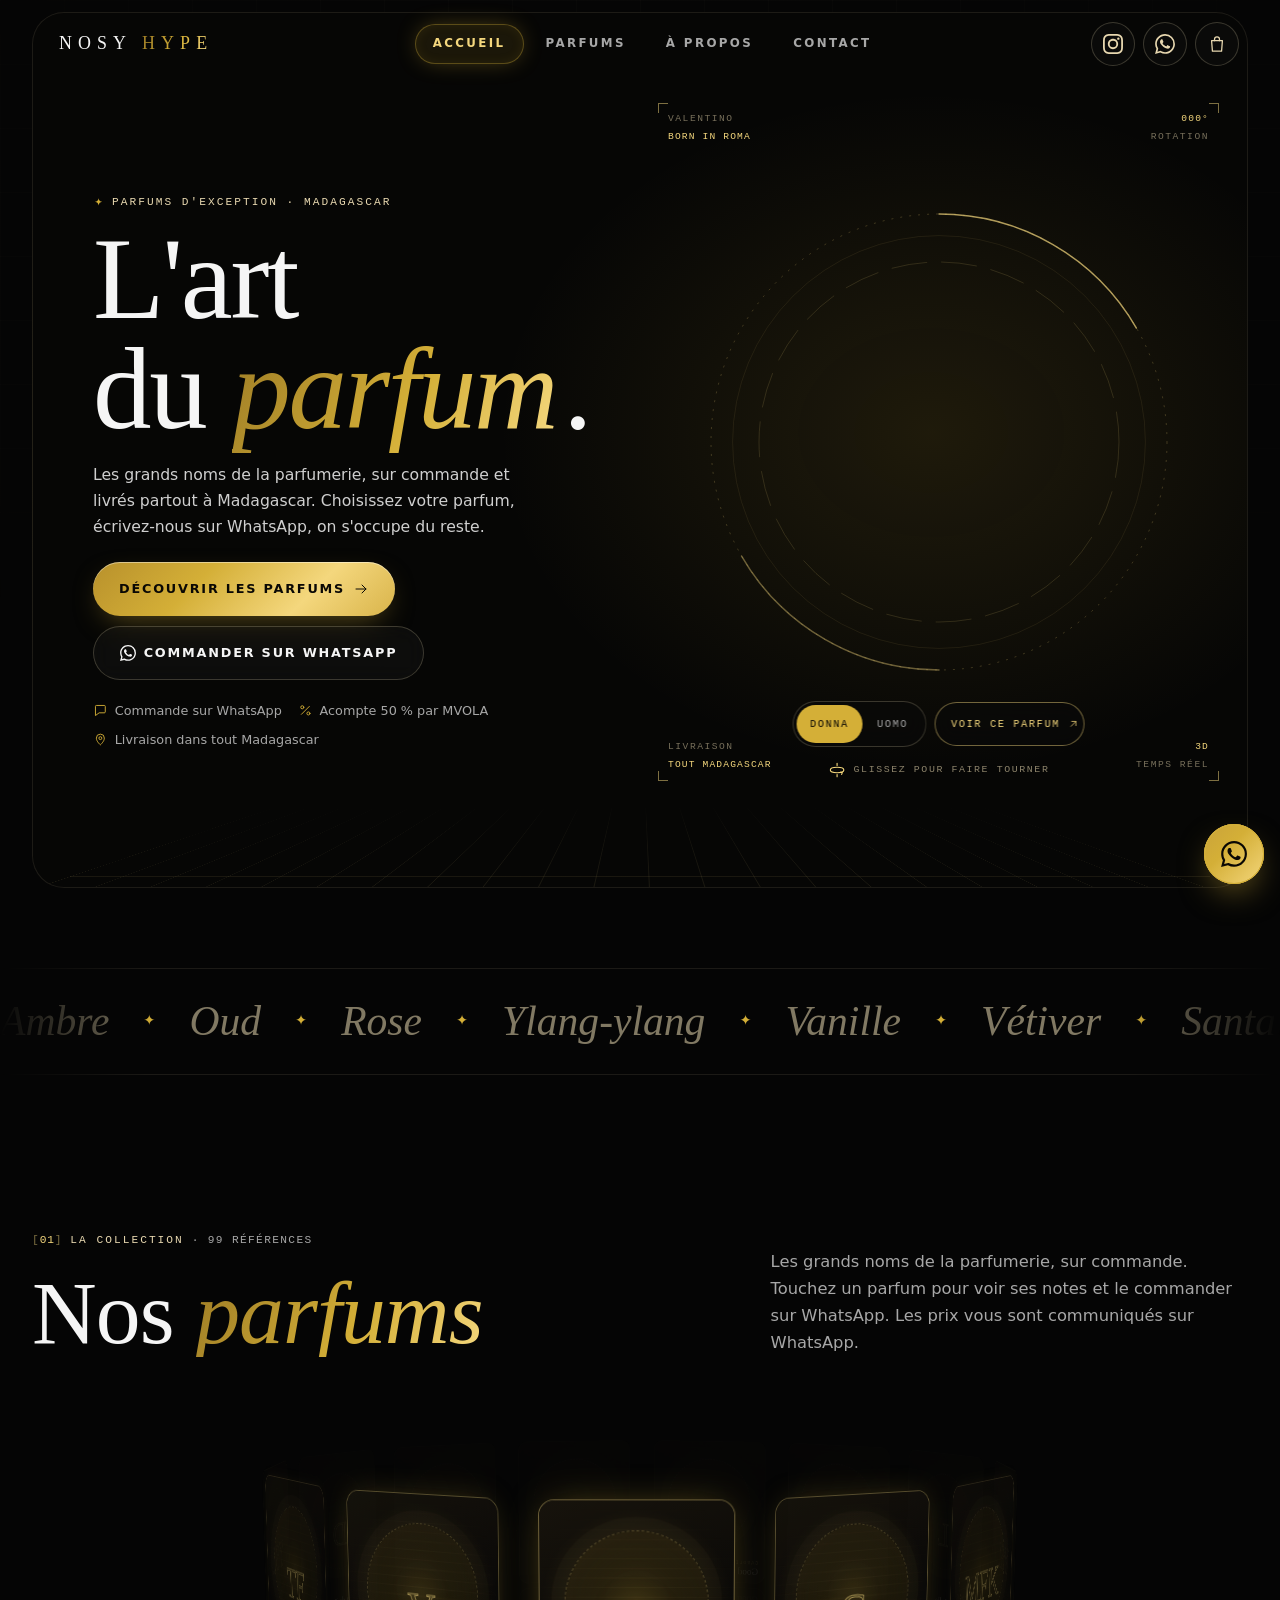
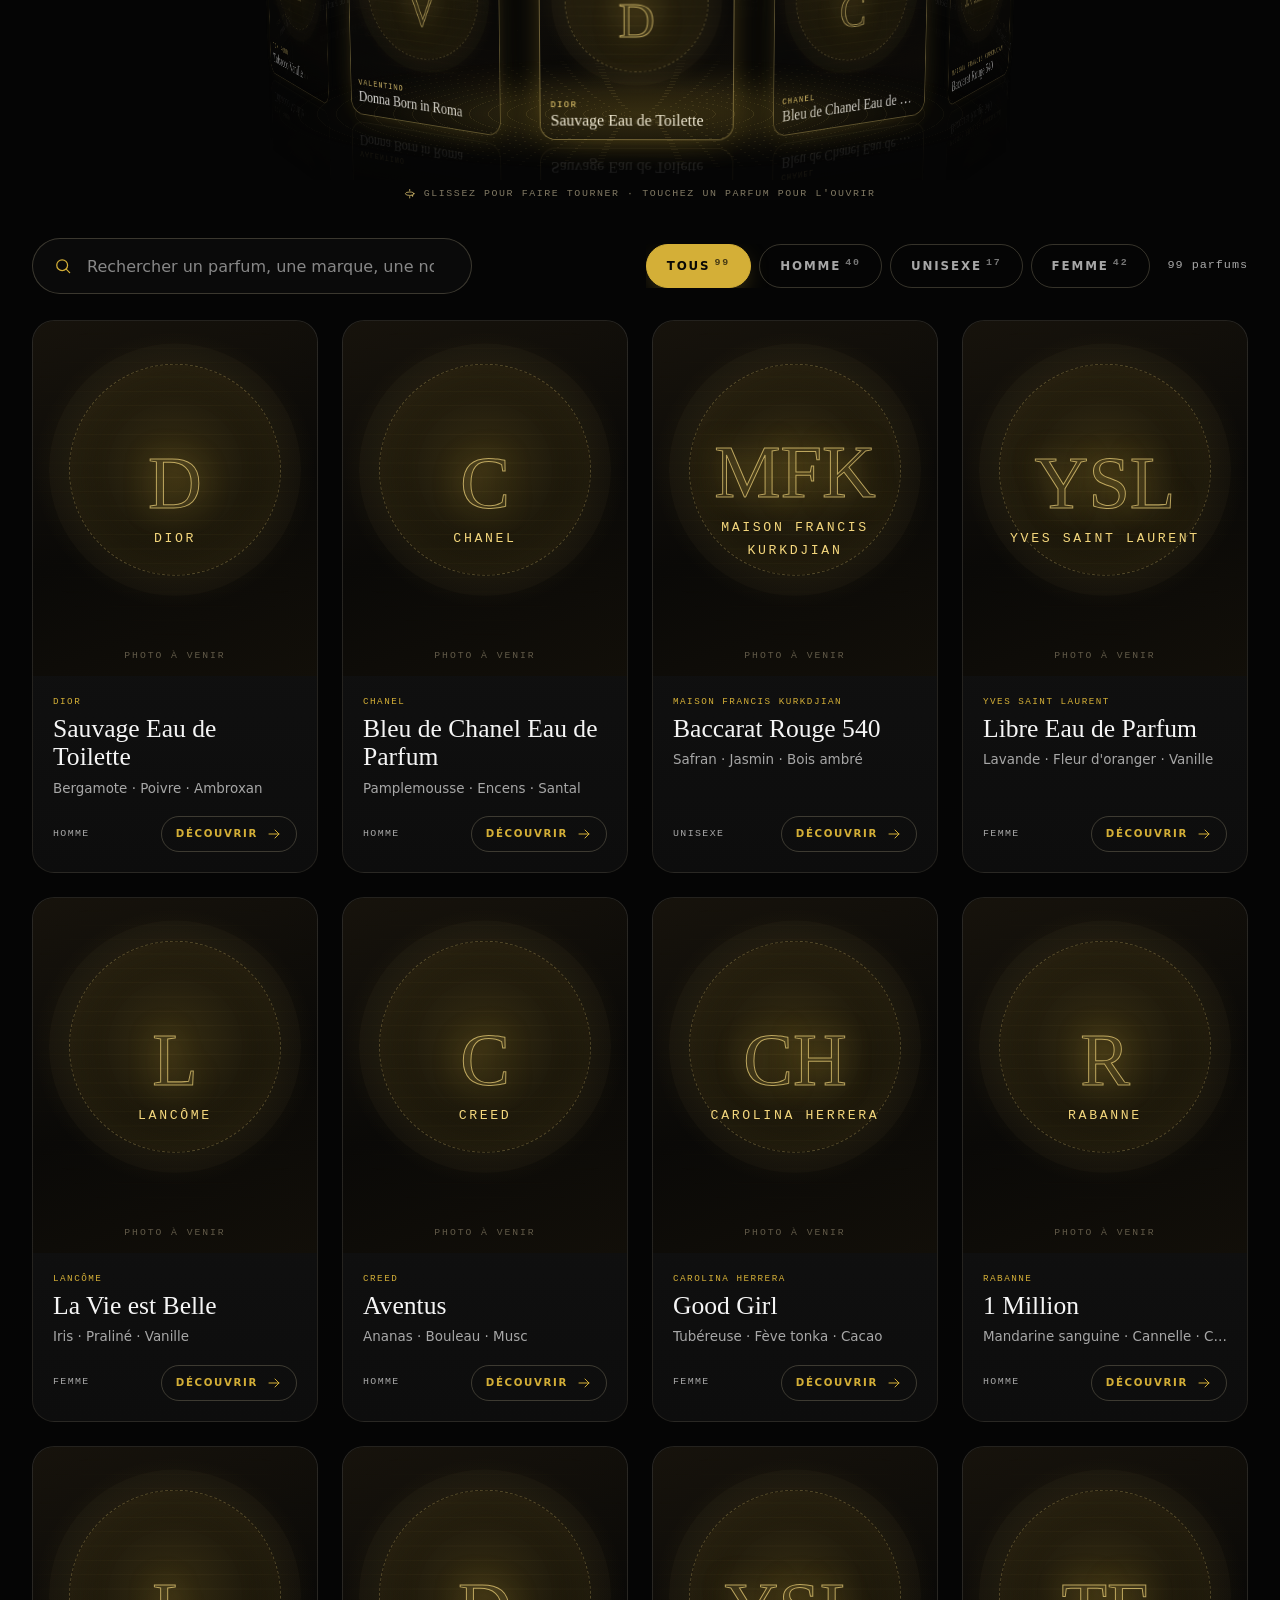
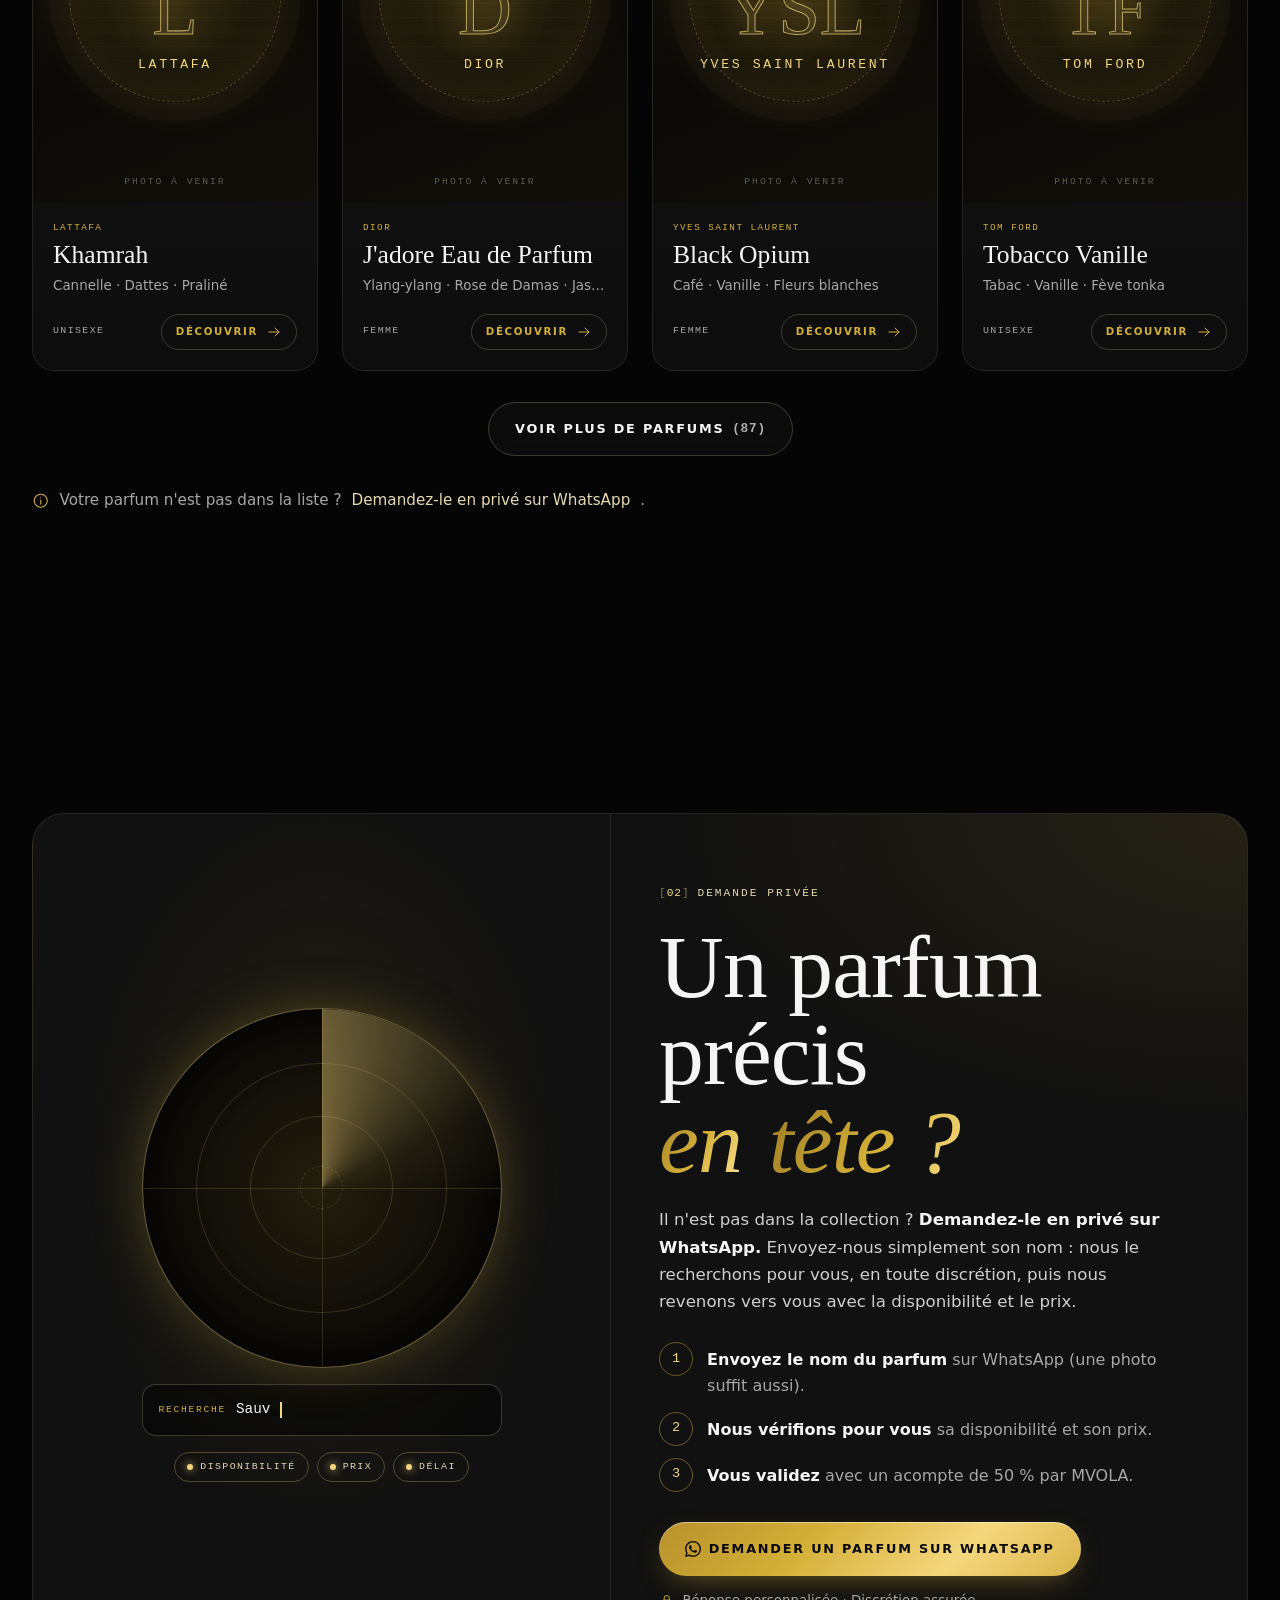
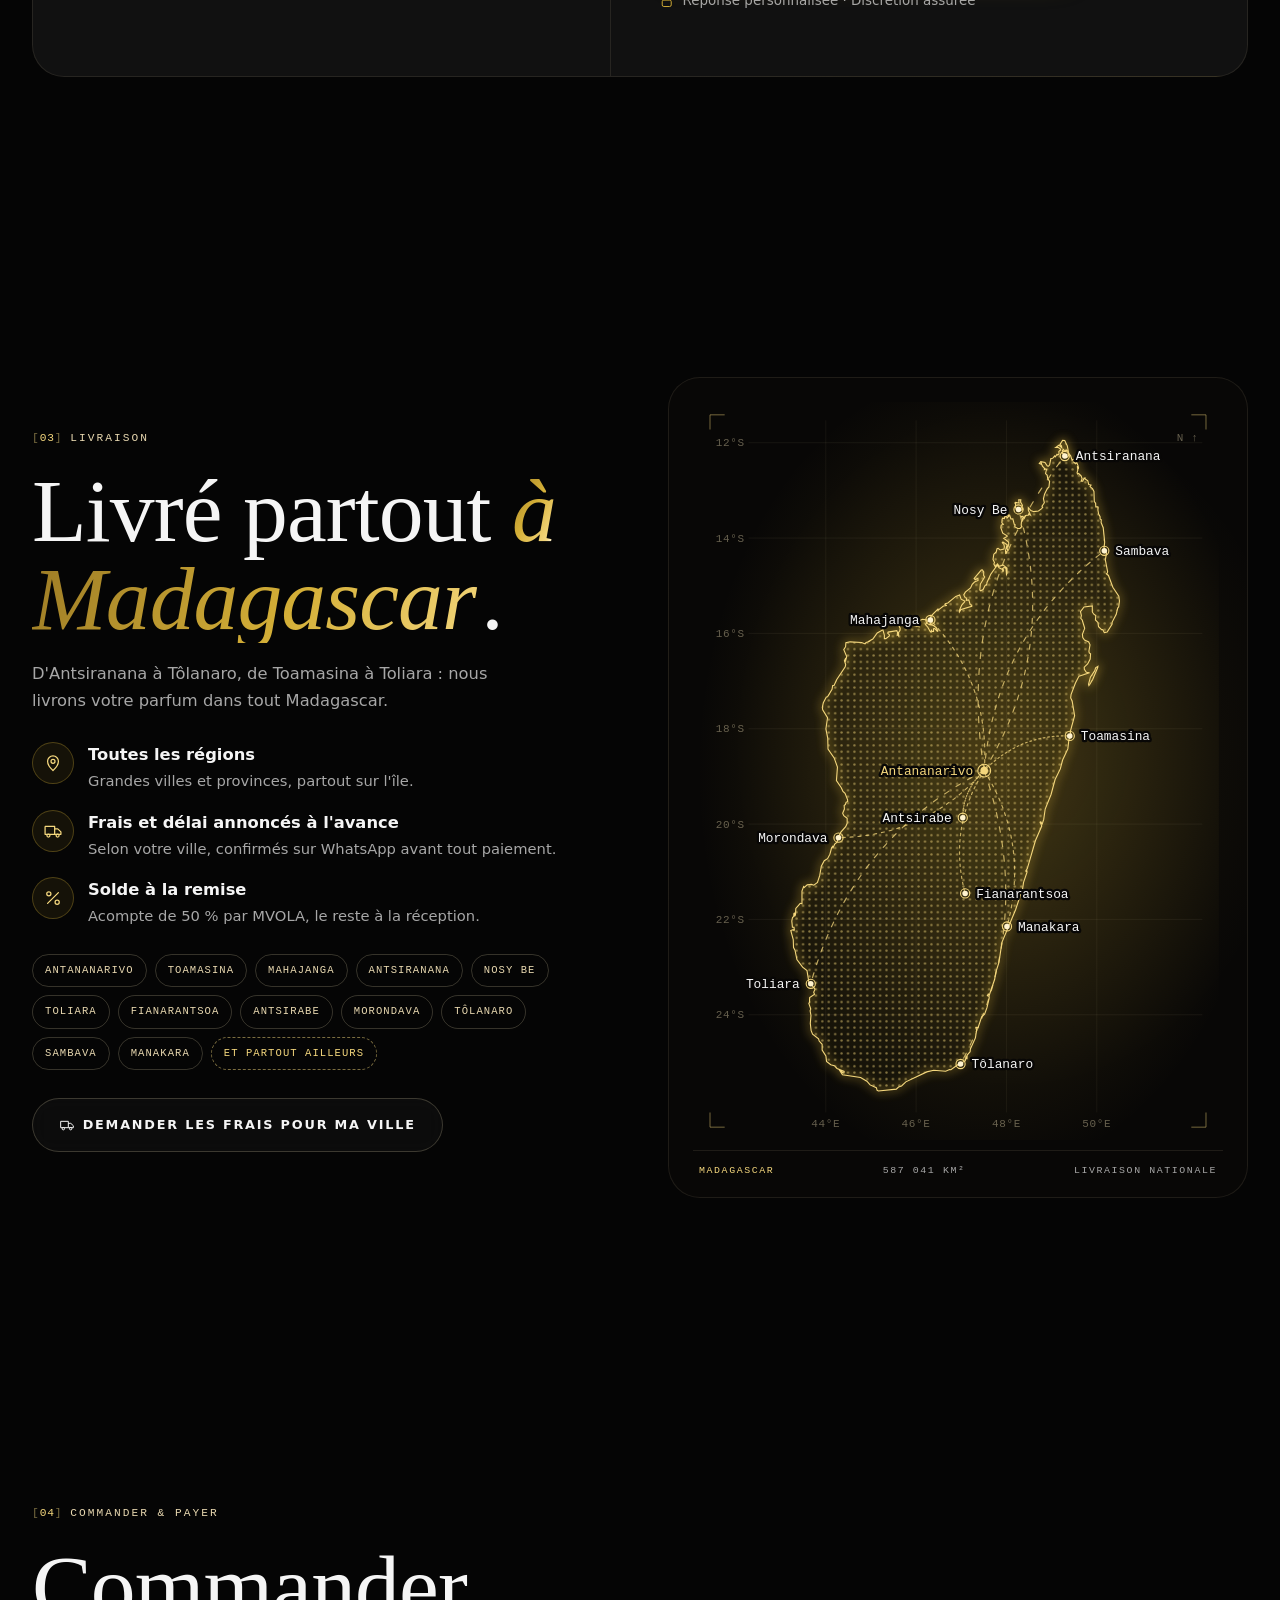
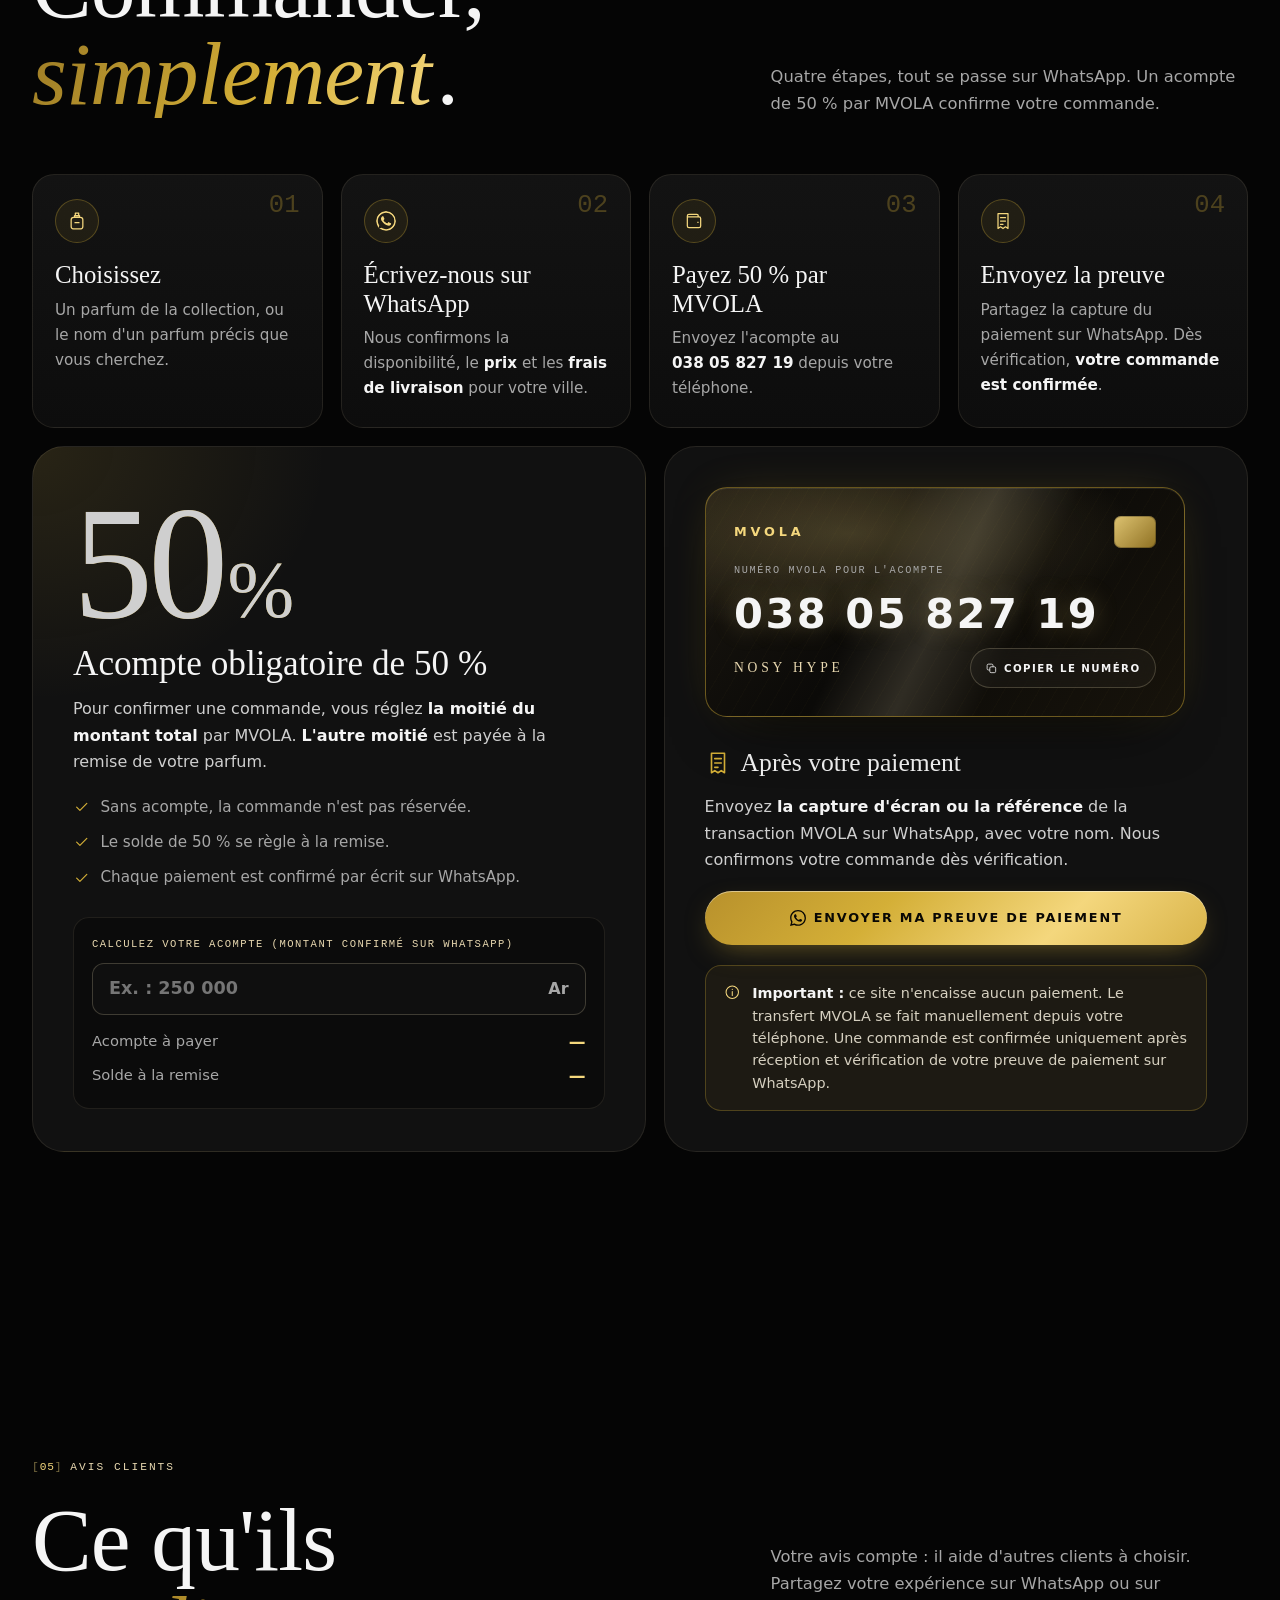
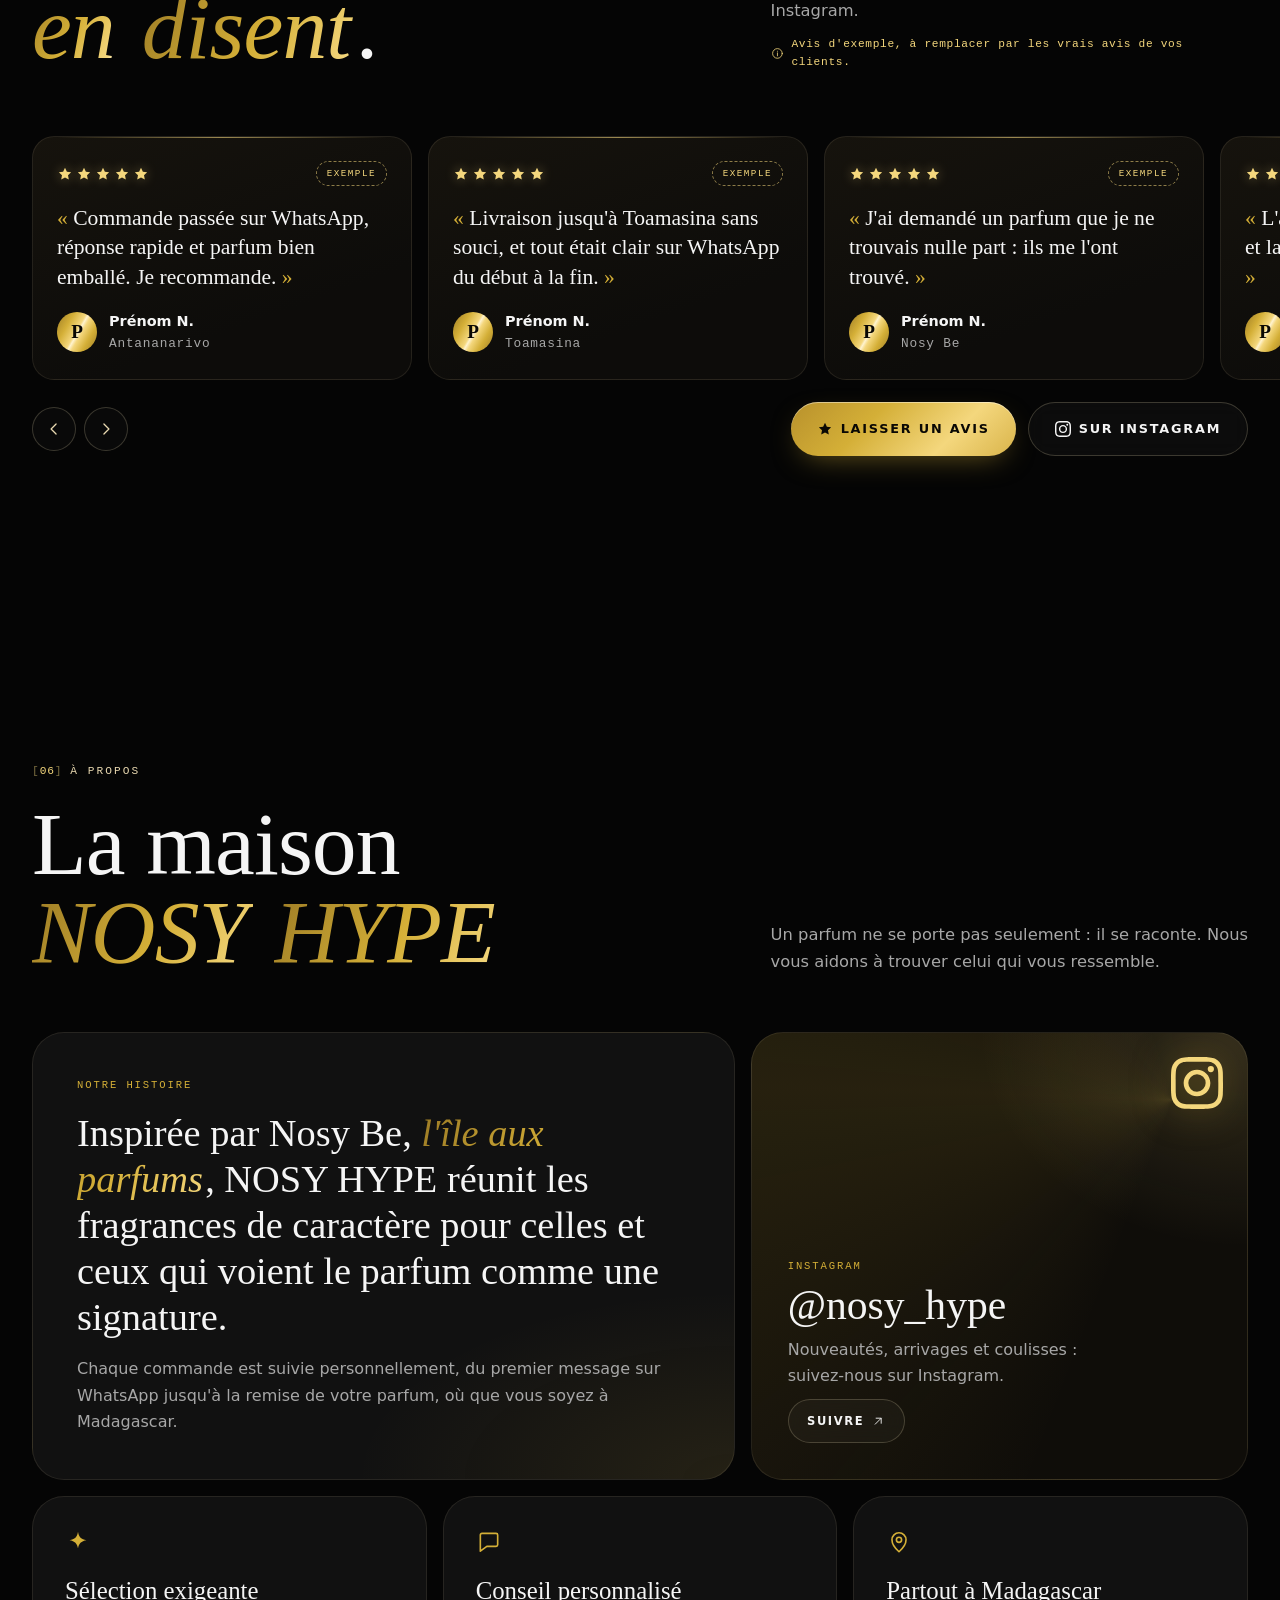
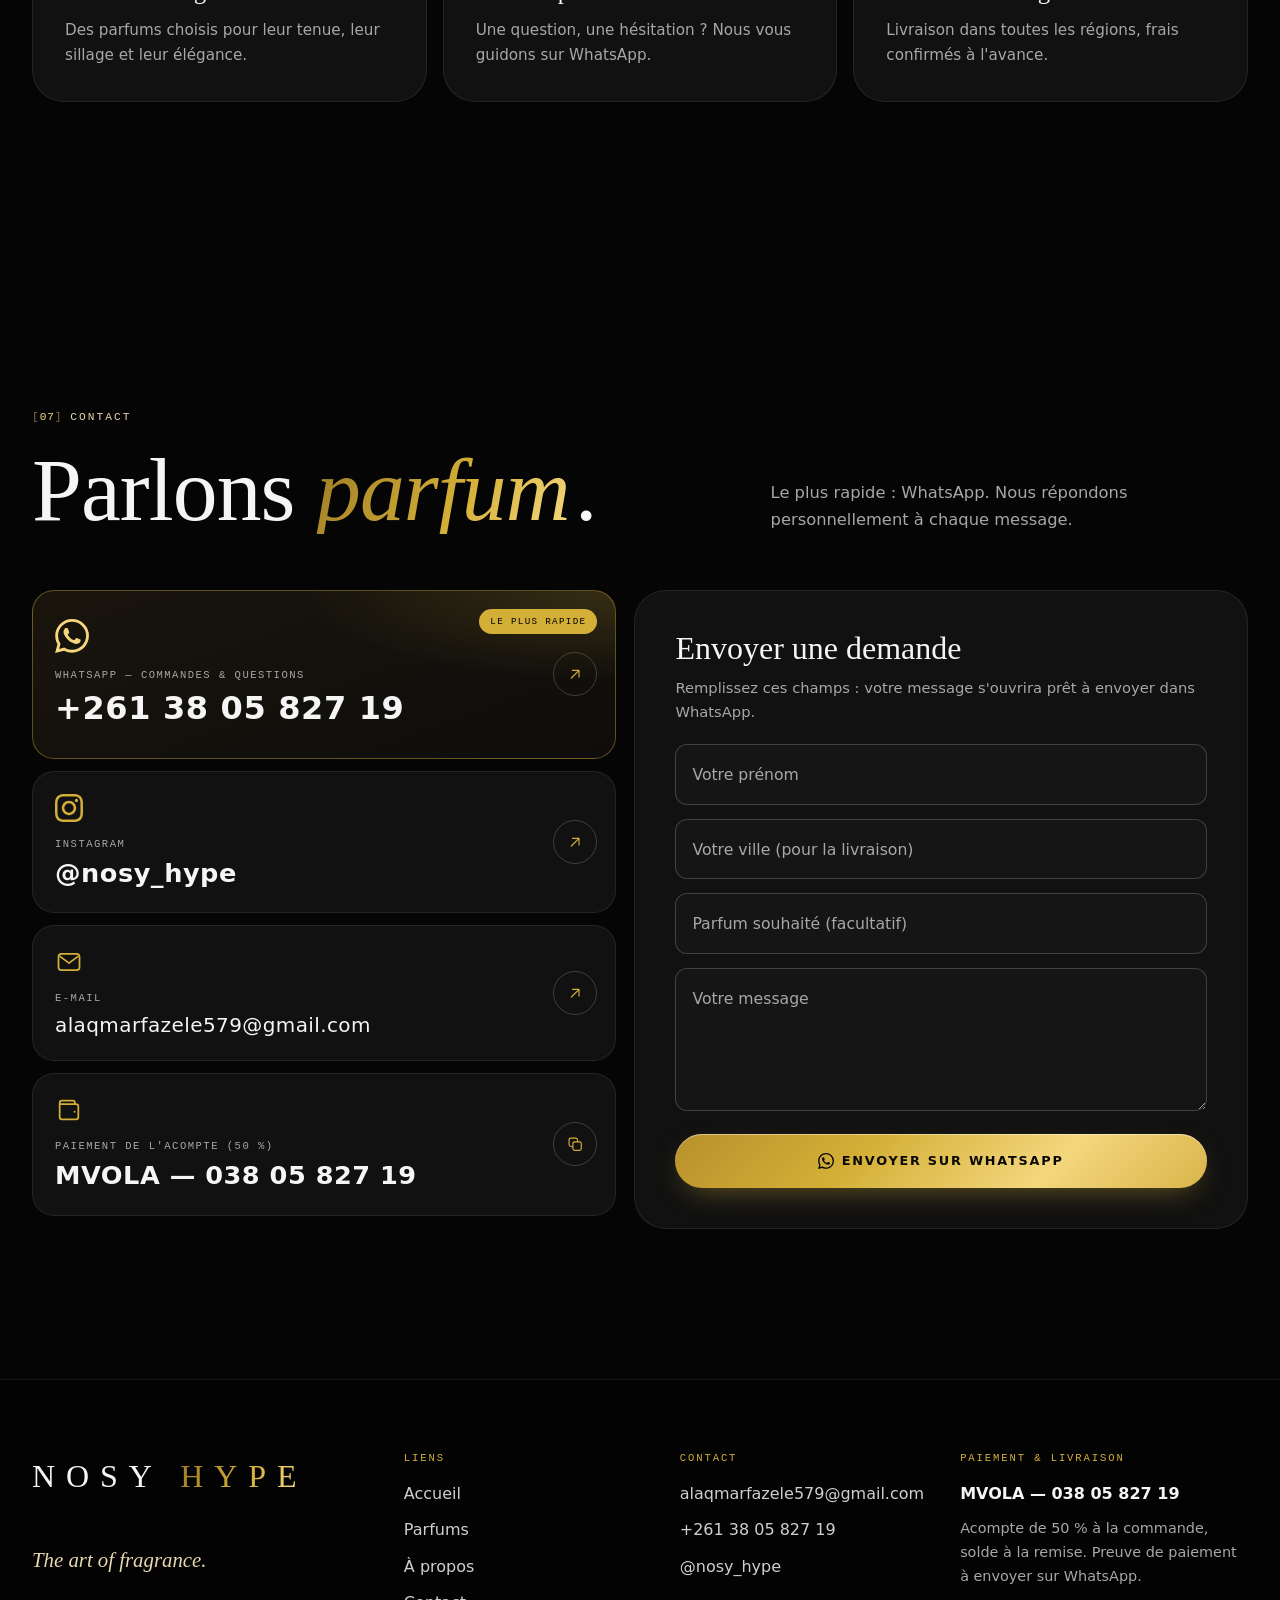
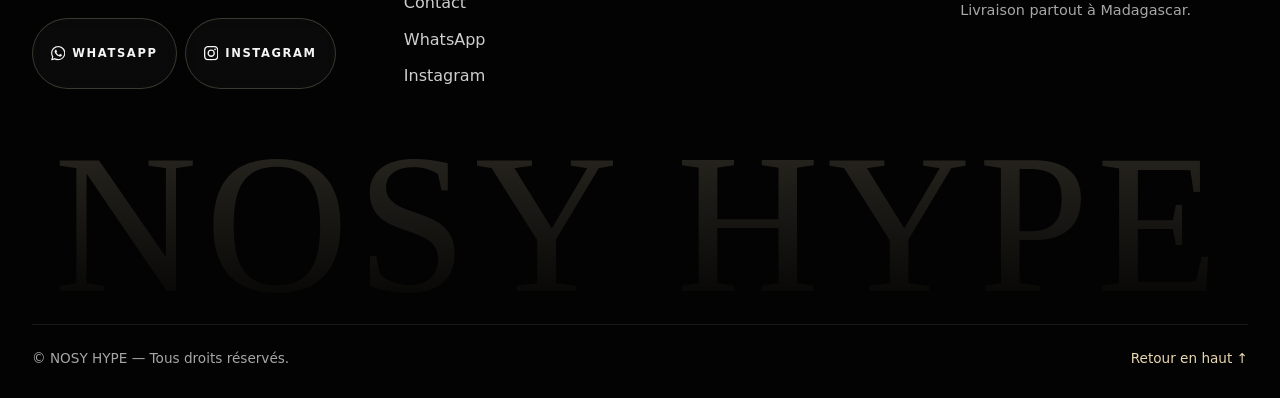
==== commit 3904f786: "Real perfume photos in the catalogue and a 3D Valentino Born in Roma on the home page - Catalogue: e" ====
--- a/index.html
+++ b/index.html
@@ -126,7 +126,7 @@
         <div class="hero__grid" aria-hidden="true"></div>
 
         <div class="hero__stage" data-hero3d>
-          <canvas role="img" aria-label="Flacon NOSY HYPE en 3D. Glissez pour le faire tourner."></canvas>
+          <canvas role="img" aria-label="Flacon Valentino Born in Roma en 3D. Glissez pour le faire tourner."></canvas>
           <div class="hud" aria-hidden="true">
             <svg class="hud__rings" viewBox="0 0 400 400">
               <circle class="hud__r1" cx="200" cy="200" r="190"/>
@@ -135,10 +135,17 @@
               <path class="hud__arc" d="M200 10a190 190 0 0 1 164.5 95"/>
               <path class="hud__arc hud__arc--b" d="M200 390a190 190 0 0 1-164.5-95"/>
             </svg>
-            <span class="hud__tag hud__tag--tl">NH—001 <b>Signature</b></span>
+            <span class="hud__tag hud__tag--tl">Valentino <b>Born in Roma</b></span>
             <span class="hud__tag hud__tag--tr"><b data-hud-angle>000°</b> Rotation</span>
             <span class="hud__tag hud__tag--bl">Livraison <b>tout Madagascar</b></span>
             <span class="hud__tag hud__tag--br"><b>3D</b> Temps réel</span>
+          </div>
+          <div class="hero__controls">
+            <div class="hero__variants" role="group" aria-label="Choisir le flacon">
+              <button type="button" data-variant="donna" data-product="valentino-donna-born-in-roma" aria-pressed="true">Donna</button>
+              <button type="button" data-variant="uomo" data-product="valentino-uomo-born-in-roma" aria-pressed="false">Uomo</button>
+            </div>
+            <button type="button" class="hero__see" data-hero-product data-open-product="valentino-donna-born-in-roma">Voir ce parfum <svg class="i"><use href="#i-arrow-ur"/></svg></button>
           </div>
           <p class="hero__drag"><svg class="i"><use href="#i-rotate"/></svg> Glissez pour faire tourner</p>
         </div>
--- a/assets/css/styles.css
+++ b/assets/css/styles.css
@@ -451,6 +451,32 @@
 .hud__tag--br { bottom: 6px; right: 12px; text-align: right; }
 .hud__tag--br::before { bottom: 0; right: 0; border-left: 0; border-top: 0; }
 .hud__tag--bl, .hud__tag--br { display: none; }
+.hero__controls {
+  position: absolute; left: 50%; bottom: 40px; transform: translateX(-50%); z-index: 2;
+  display: flex; align-items: center; gap: 8px; white-space: nowrap;
+}
+.js .hero__controls { opacity: 0; }
+body.is-ready .hero__controls { opacity: 1; transition: opacity 1s var(--ease) 1.2s; }
+.hero__variants {
+  display: flex; padding: 3px; border-radius: var(--pill);
+  border: 1px solid var(--line-strong); background: rgba(10, 10, 10, .55);
+  -webkit-backdrop-filter: blur(10px); backdrop-filter: blur(10px);
+}
+.hero__variants button {
+  min-height: 38px; padding: 0 14px; border-radius: var(--pill);
+  font-family: var(--mono); font-size: .64rem; letter-spacing: .16em; text-transform: uppercase; color: var(--muted);
+  transition: background-color .4s, color .4s;
+}
+.hero__variants button:hover { color: var(--text); }
+.hero__variants button[aria-pressed="true"] { background: var(--gold); color: #0a0804; }
+.hero__see {
+  display: inline-flex; align-items: center; gap: 8px; min-height: 44px; padding: 0 16px; border-radius: var(--pill);
+  border: 1px solid rgba(244, 215, 125, .45); background: rgba(10, 10, 10, .55); color: var(--gold-bright);
+  -webkit-backdrop-filter: blur(10px); backdrop-filter: blur(10px);
+  font-family: var(--mono); font-size: .64rem; letter-spacing: .16em; text-transform: uppercase;
+  transition: background-color .4s, border-color .4s;
+}
+.hero__see:hover { background: rgba(212, 175, 55, .16); border-color: var(--gold-bright); }
 .hero__drag {
   position: absolute; left: 50%; bottom: 8px; transform: translateX(-50%);
   display: inline-flex; align-items: center; gap: 8px; white-space: nowrap;
@@ -583,6 +609,21 @@
   position: absolute; left: 0; right: 0; bottom: 5cqw;
   font-family: var(--mono); font-size: 3.4cqw; letter-spacing: .2em; text-transform: uppercase; color: rgba(232, 216, 176, .38);
 }
+/* real product photos: shown on a light "studio" plate (their white background blends into it) */
+.card__media:has(> .photo), .ring__media:has(> .photo), .pmodal__item:has(> .photo), .bag-thumb:has(> .photo), .ghost:has(> .photo) {
+  background:
+    radial-gradient(60% 9% at 50% 91%, rgba(90, 70, 35, .22), transparent 70%),
+    radial-gradient(120% 90% at 50% 28%, #ffffff 0%, #f7f2e8 42%, #e8ddc7 100%);
+}
+img.photo {
+  object-fit: contain; padding: 7% 10% 10%;
+  mix-blend-mode: multiply;
+  opacity: 0; transition: opacity .7s var(--ease), transform 1.4s var(--ease);
+}
+img.photo.is-loaded { opacity: 1; }
+.bag-thumb img.photo { padding: 6%; }
+.ring__media:has(> .photo) + .ring__cap { background: linear-gradient(transparent, rgba(5, 5, 5, .9) 60%); }
+
 /* in cards the name is printed under the picture: keep the monogram only */
 .card__media .ph__name, .ring__media .ph__name, .ring__media .ph__brand, .bag-thumb .ph__name, .bag-thumb .ph__brand, .bag-thumb .ph__tag { display: none; }
 .bag-thumb .ph__mono { font-size: 34cqw; }
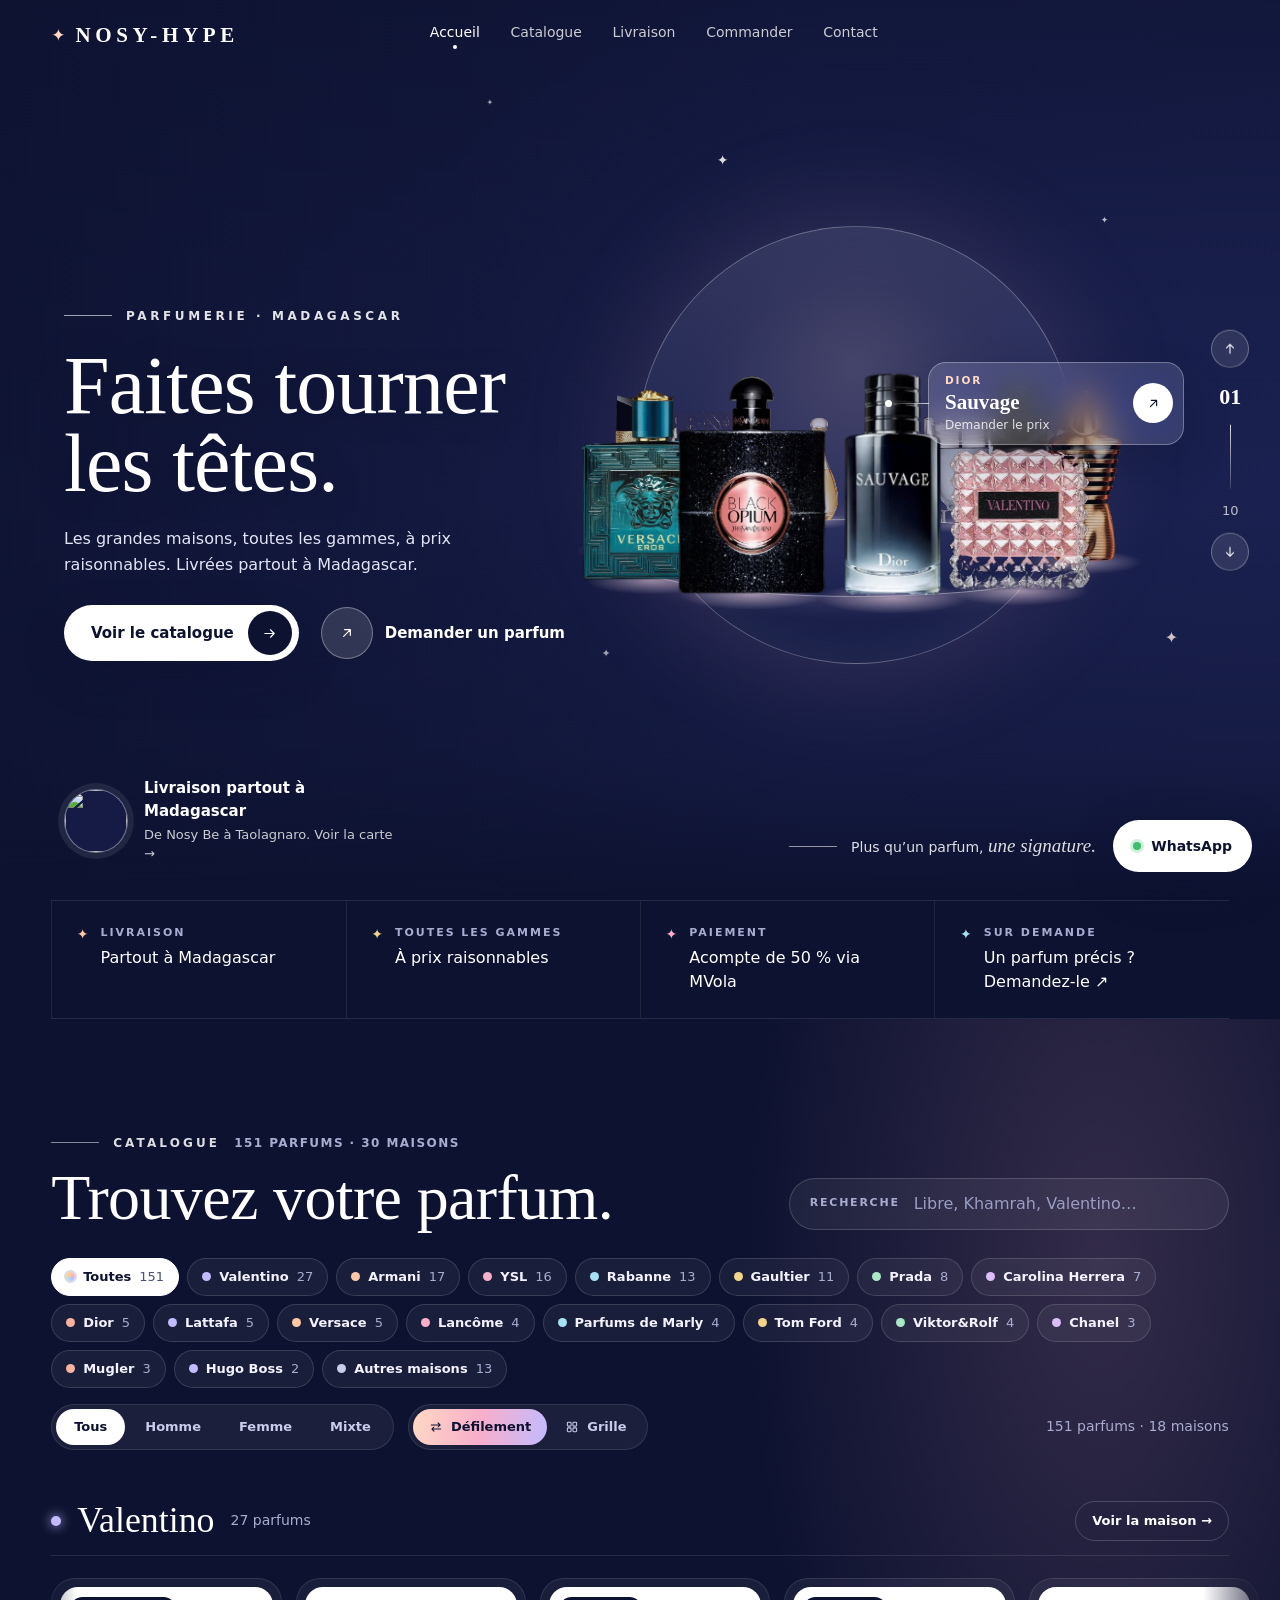
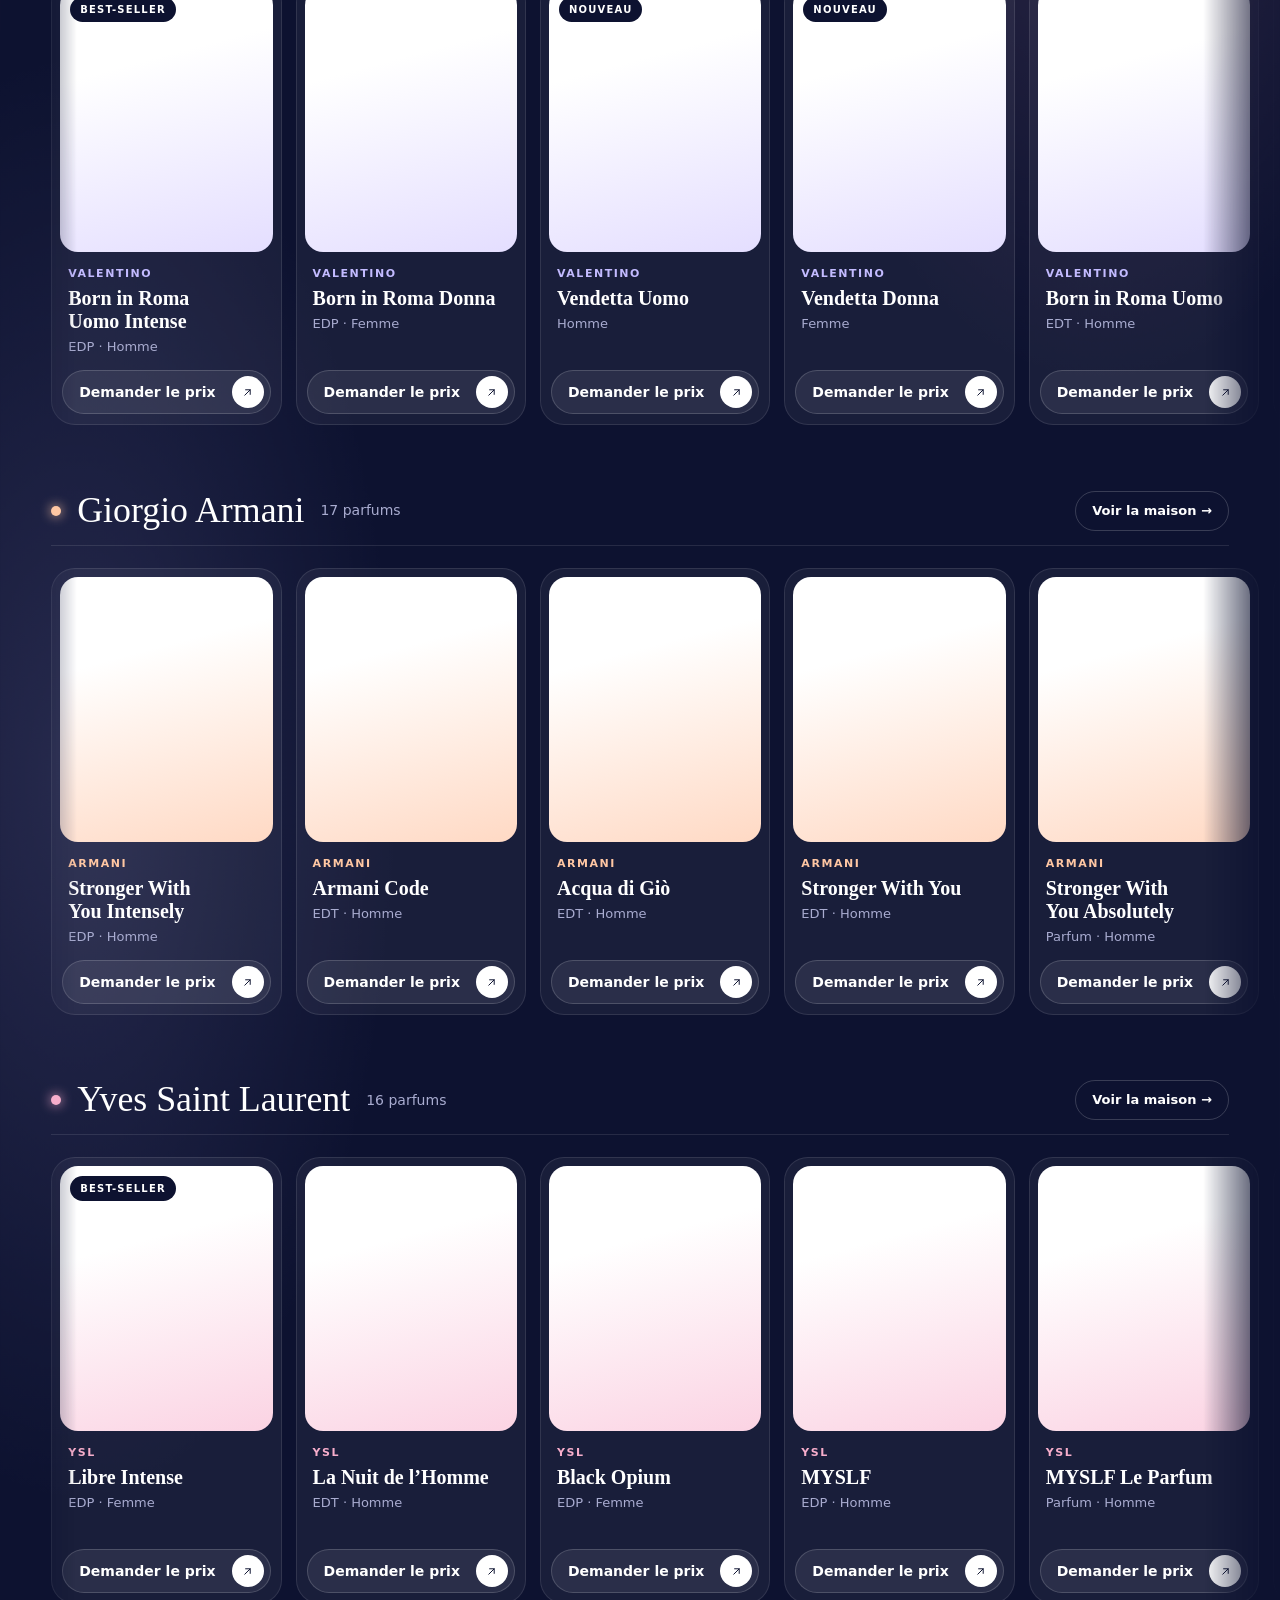
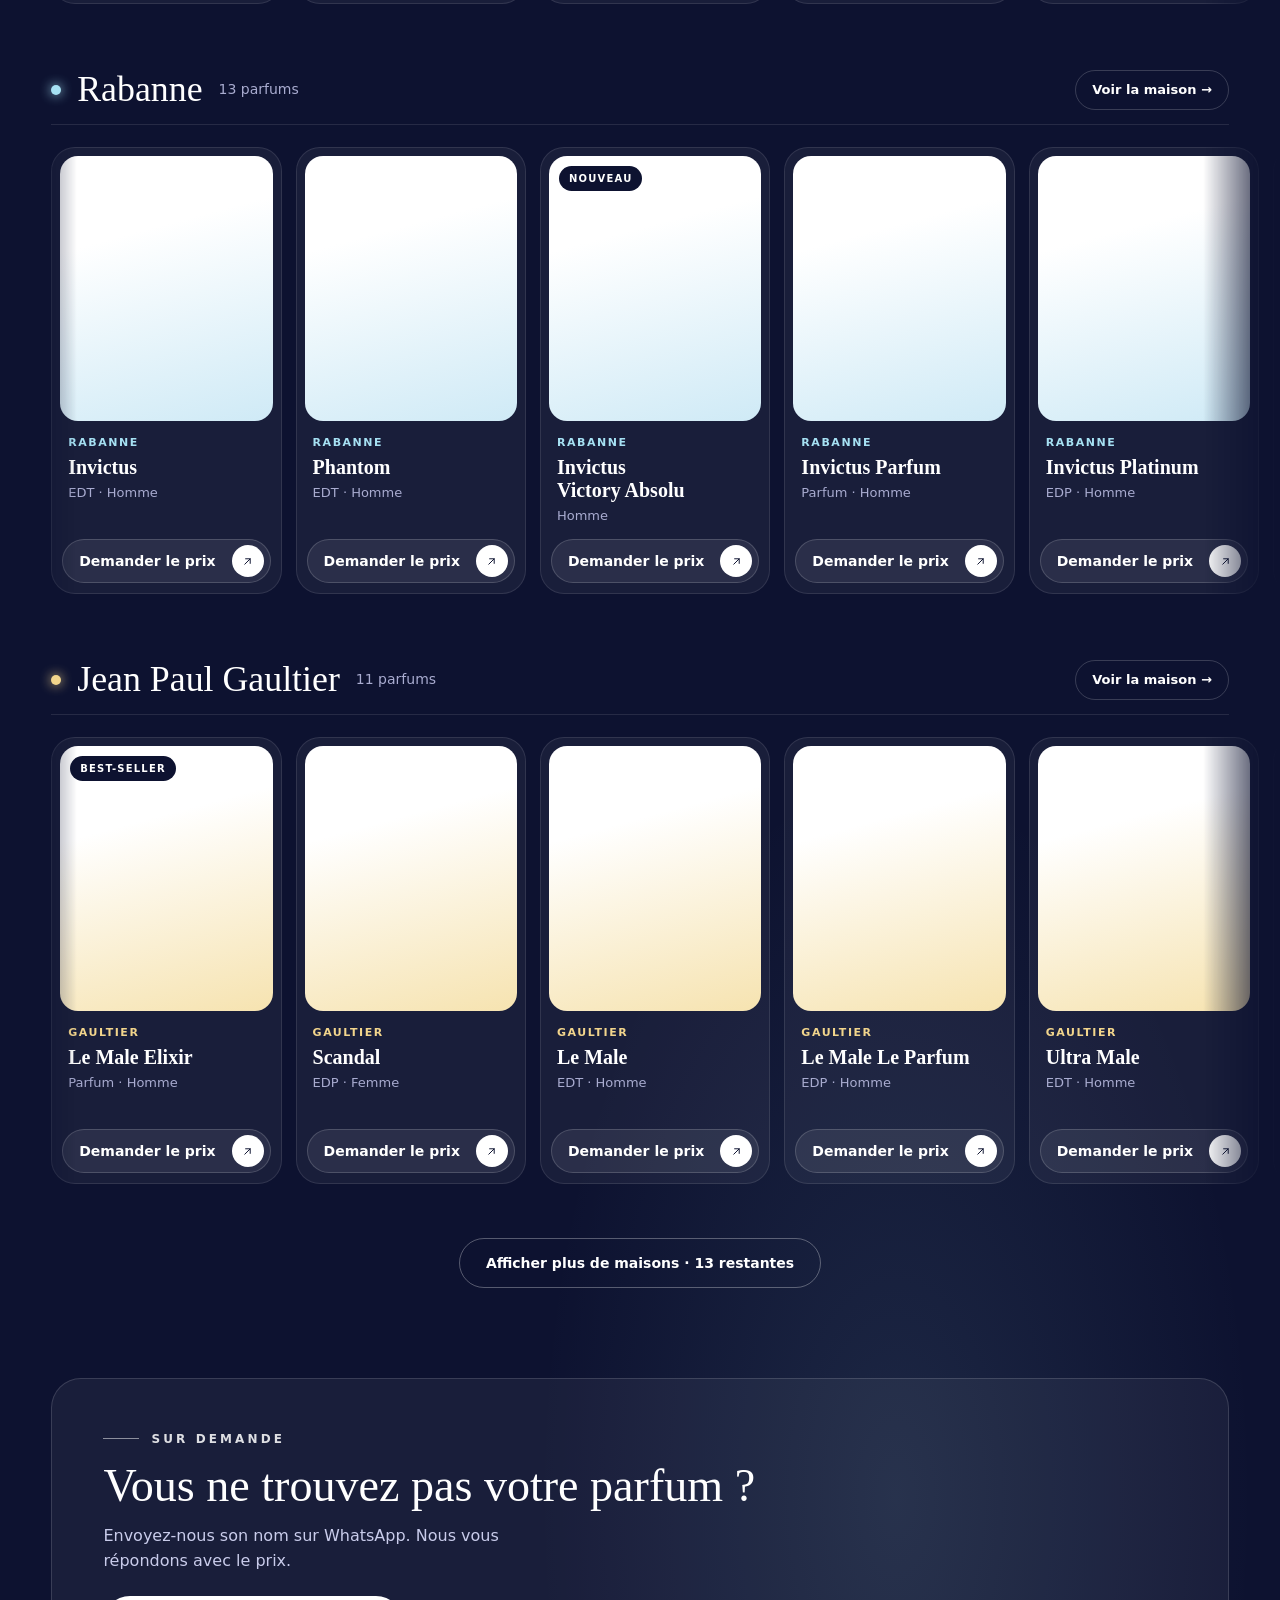
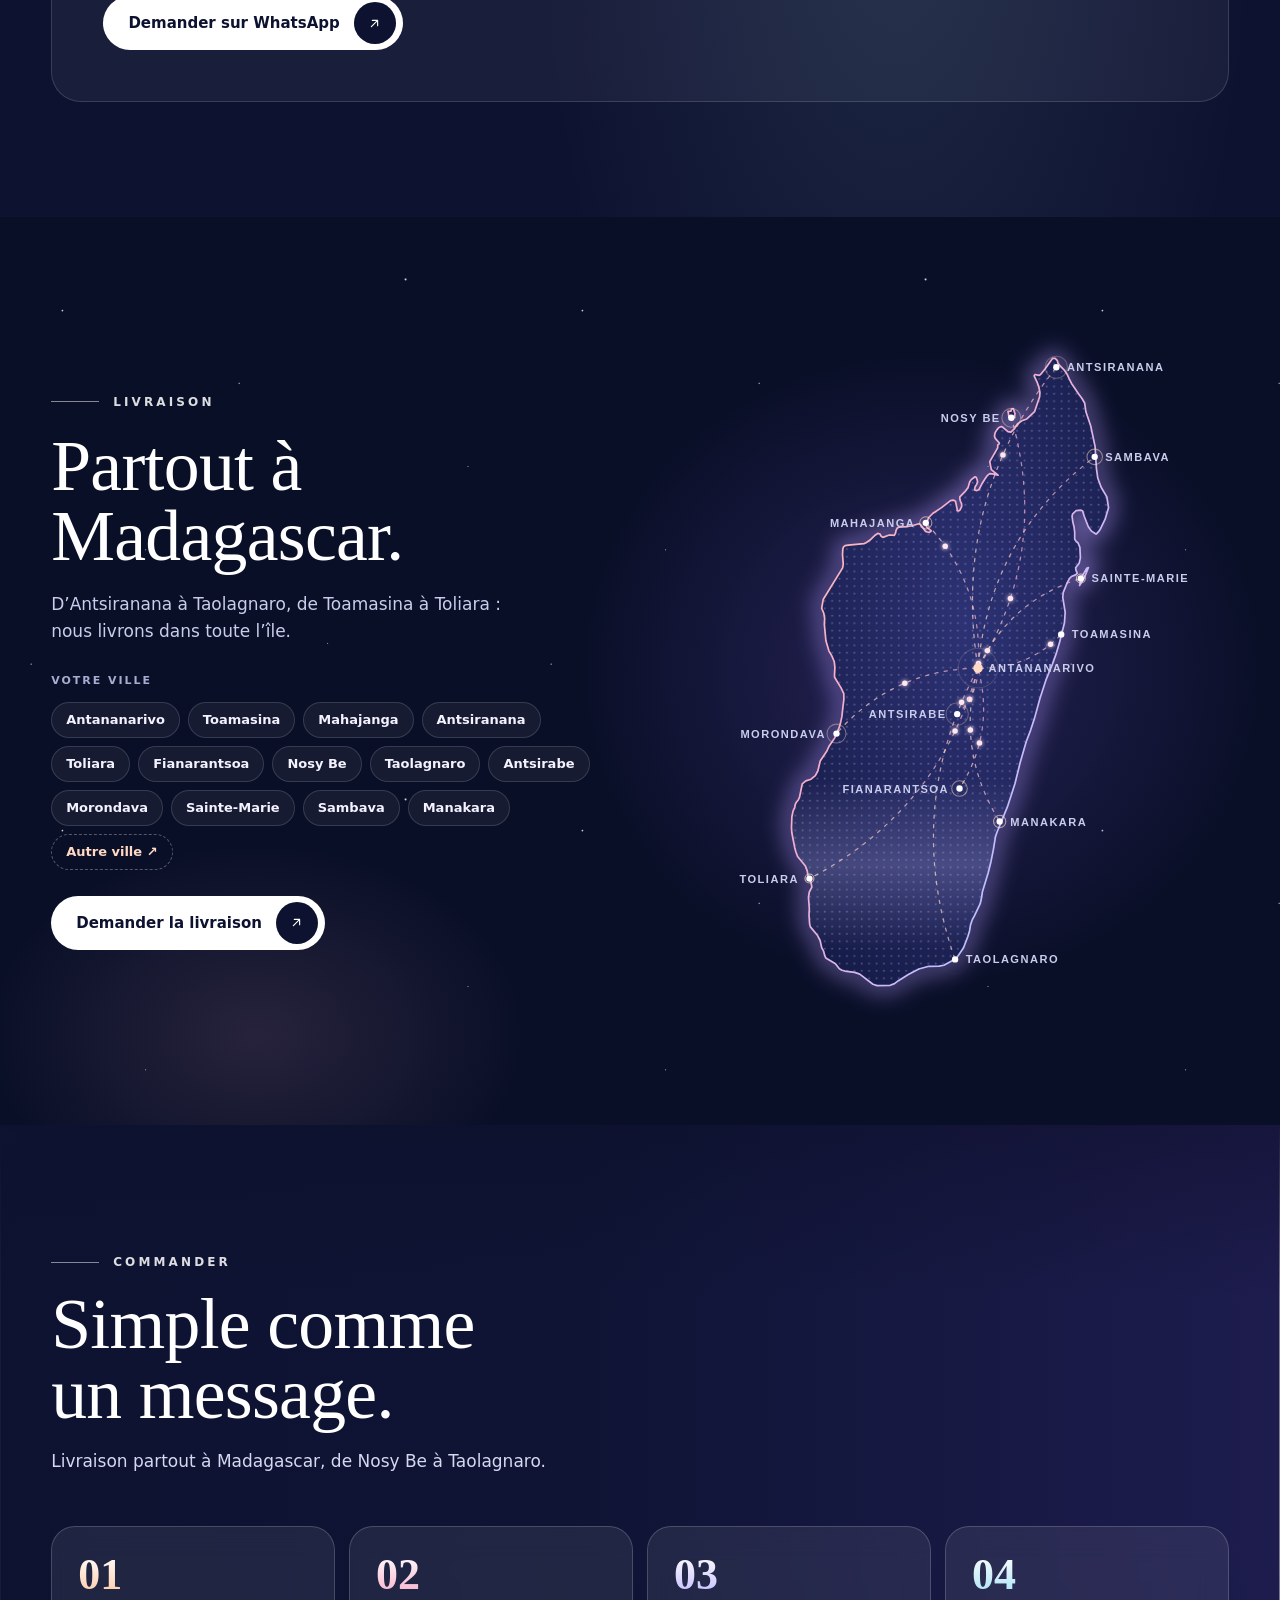
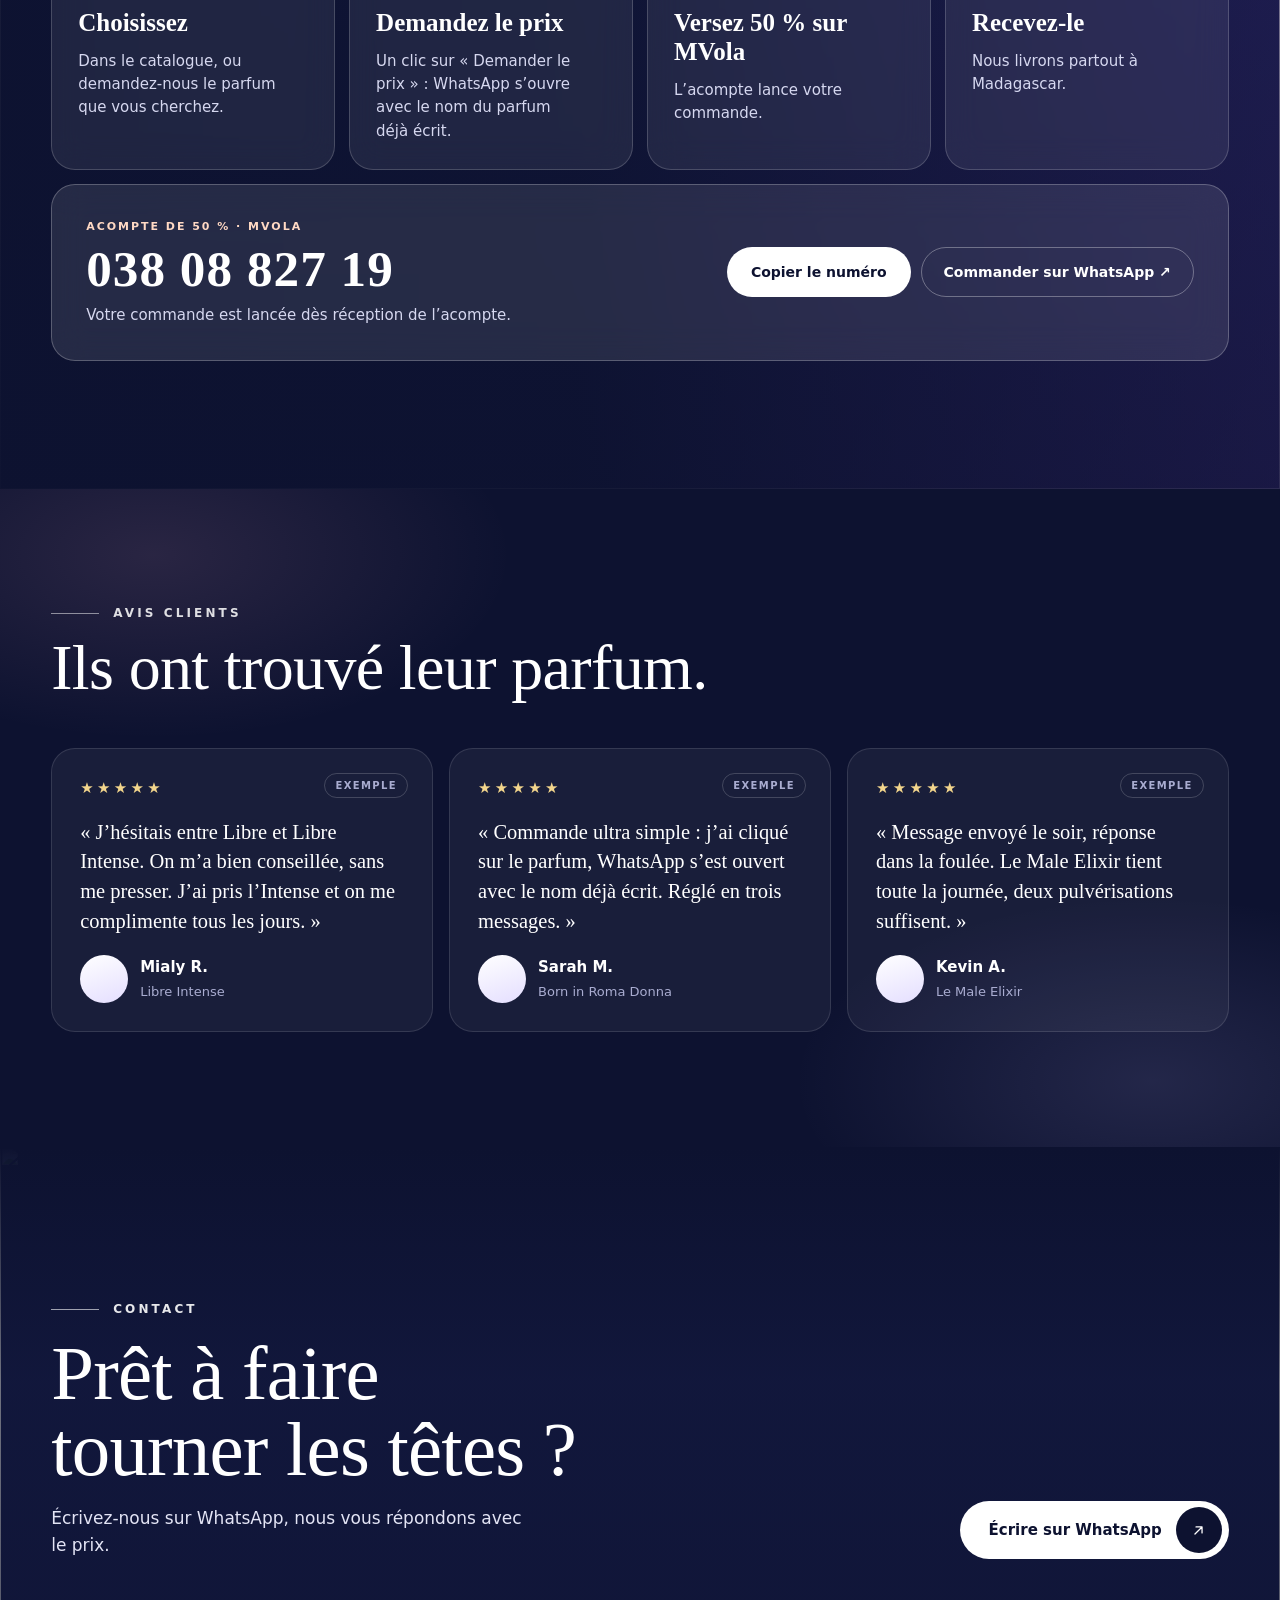
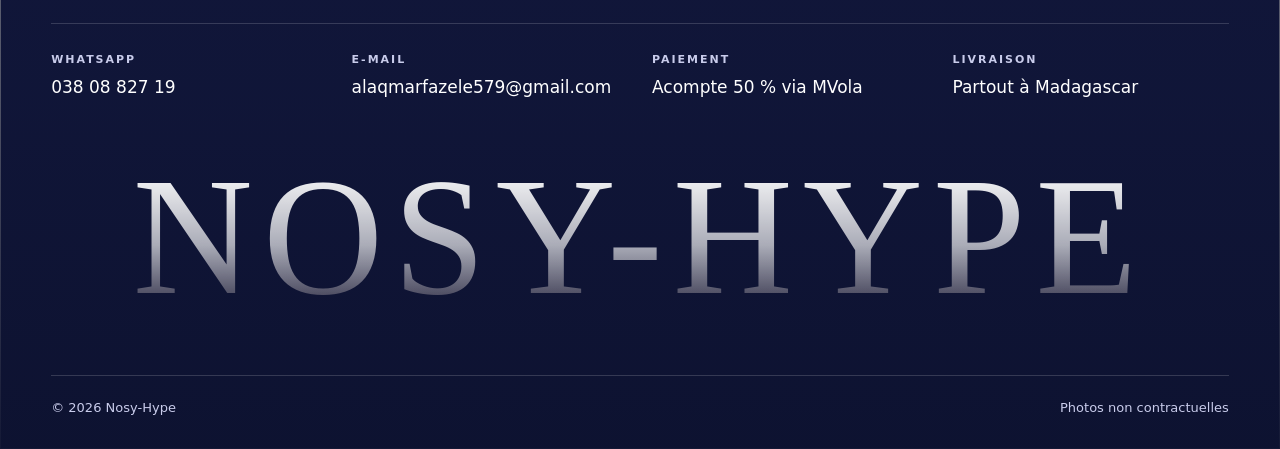
==== commit 3d05f296: "Rebuild the site from the Claude Design "Nosy-Hype Futur" export Replaces the previous black-and-gol" ====
--- a/index.html
+++ b/index.html
@@ -3,681 +3,286 @@
 <head>
   <meta charset="utf-8">
   <meta name="viewport" content="width=device-width, initial-scale=1, viewport-fit=cover">
-  <title>NOSY HYPE — The art of fragrance · Parfums à Madagascar</title>
-  <meta name="description" content="NOSY HYPE : les grands parfums sur commande, livrés partout à Madagascar. Commandez sur WhatsApp, demandez un parfum précis en privé. Acompte de 50 % par MVOLA.">
-  <meta name="theme-color" content="#050505">
+  <title>Nosy-Hype — Parfumerie à Madagascar · Faites tourner les têtes</title>
+  <meta name="description" content="Nosy-Hype : les grandes maisons de parfum, toutes les gammes, à prix raisonnables. Demandez le prix sur WhatsApp, acompte de 50 % via MVola, livraison partout à Madagascar.">
+  <meta name="theme-color" content="#0D1230">
+  <meta name="color-scheme" content="dark">
+  <!-- Les photos des flacons (fimgs.net) ne s'affichent que sans référent. -->
+  <meta name="referrer" content="no-referrer">
   <meta property="og:type" content="website">
-  <meta property="og:title" content="NOSY HYPE — The art of fragrance">
-  <meta property="og:description" content="Les grands parfums sur commande, livrés partout à Madagascar. Commande sur WhatsApp, acompte de 50 % par MVOLA.">
+  <meta property="og:locale" content="fr_FR">
+  <meta property="og:site_name" content="Nosy-Hype">
+  <meta property="og:title" content="Nosy-Hype — Faites tourner les têtes.">
+  <meta property="og:description" content="Les grandes maisons, toutes les gammes, à prix raisonnables. Livrées partout à Madagascar.">
   <meta property="og:image" content="assets/img/og-image.jpg">
+  <meta name="twitter:card" content="summary_large_image">
   <link rel="icon" href="assets/img/favicon.svg" type="image/svg+xml">
 
-  <link rel="preload" href="assets/fonts/cormorant-garamond-latin-300-normal.woff2" as="font" type="font/woff2" crossorigin>
   <link rel="preload" href="assets/fonts/cormorant-garamond-latin-500-normal.woff2" as="font" type="font/woff2" crossorigin>
-  <link rel="preload" href="assets/fonts/manrope-latin-wght-normal.woff2" as="font" type="font/woff2" crossorigin>
-  <link rel="modulepreload" href="assets/vendor/three.module.min.js">
+  <link rel="preload" href="assets/fonts/hanken-grotesk-latin-wght-normal.woff2" as="font" type="font/woff2" crossorigin>
+  <link rel="preconnect" href="https://images.pexels.com">
+  <link rel="preconnect" href="https://fimgs.net">
+  <link rel="preload" as="image" fetchpriority="high"
+    imagesrcset="https://images.pexels.com/photos/9396534/pexels-photo-9396534.jpeg?auto=compress&amp;cs=tinysrgb&amp;w=1000 1000w, https://images.pexels.com/photos/9396534/pexels-photo-9396534.jpeg?auto=compress&amp;cs=tinysrgb&amp;w=1600 1600w, https://images.pexels.com/photos/9396534/pexels-photo-9396534.jpeg?auto=compress&amp;cs=tinysrgb&amp;w=2200 2200w"
+    imagesizes="100vw">
   <link rel="stylesheet" href="assets/css/styles.css">
   <script>document.documentElement.classList.add('js');</script>
 </head>
 <body>
-  <!-- ============ ICONS (inline sprite) ============ -->
   <svg class="sprite" aria-hidden="true" focusable="false">
-    <symbol id="i-wa" viewBox="0 0 24 24"><path fill="currentColor" d="M17.472 14.382c-.297-.149-1.758-.867-2.03-.967-.273-.099-.471-.148-.67.15-.197.297-.767.966-.94 1.164-.173.199-.347.223-.644.075-.297-.15-1.255-.463-2.39-1.475-.883-.788-1.48-1.761-1.653-2.059-.173-.297-.018-.458.13-.606.134-.133.298-.347.446-.52.149-.174.198-.298.298-.497.099-.198.05-.371-.025-.52-.075-.149-.669-1.612-.916-2.207-.242-.579-.487-.5-.669-.51-.173-.008-.371-.01-.57-.01-.198 0-.52.074-.792.372-.272.297-1.04 1.016-1.04 2.479 0 1.462 1.065 2.875 1.213 3.074.149.198 2.096 3.2 5.077 4.487.709.306 1.262.489 1.694.625.712.227 1.36.195 1.871.118.571-.085 1.758-.719 2.006-1.413.248-.694.248-1.289.173-1.413-.074-.124-.272-.198-.57-.347m-5.421 7.403h-.004a9.87 9.87 0 01-5.031-1.378l-.361-.214-3.741.982.998-3.648-.235-.374a9.86 9.86 0 01-1.51-5.26c.001-5.45 4.436-9.884 9.888-9.884 2.64 0 5.122 1.03 6.988 2.898a9.825 9.825 0 012.893 6.994c-.003 5.45-4.437 9.884-9.885 9.884m8.413-18.297A11.815 11.815 0 0012.05 0C5.495 0 .16 5.335.157 11.892c0 2.096.547 4.142 1.588 5.945L.057 24l6.305-1.654a11.882 11.882 0 005.683 1.448h.005c6.554 0 11.89-5.335 11.893-11.893a11.821 11.821 0 00-3.48-8.413Z"/></symbol>
-    <symbol id="i-bag" viewBox="0 0 24 24"><g fill="none" stroke="currentColor" stroke-width="1.5" stroke-linecap="round" stroke-linejoin="round"><path d="M5.5 8h13l-1 12.5h-11L5.5 8Z"/><path d="M9 8V6.5a3 3 0 0 1 6 0V8"/></g></symbol>
-    <symbol id="i-arrow" viewBox="0 0 24 24"><path fill="none" stroke="currentColor" stroke-width="1.5" stroke-linecap="round" stroke-linejoin="round" d="M4.5 12h15m-6-6 6 6-6 6"/></symbol>
-    <symbol id="i-arrow-ur" viewBox="0 0 24 24"><path fill="none" stroke="currentColor" stroke-width="1.5" stroke-linecap="round" stroke-linejoin="round" d="M7 17 17 7M8.5 7H17v8.5"/></symbol>
-    <symbol id="i-close" viewBox="0 0 24 24"><path fill="none" stroke="currentColor" stroke-width="1.5" stroke-linecap="round" d="M6 6l12 12M18 6 6 18"/></symbol>
-    <symbol id="i-copy" viewBox="0 0 24 24"><g fill="none" stroke="currentColor" stroke-width="1.5" stroke-linejoin="round"><rect x="9" y="9" width="11" height="11" rx="2.5"/><path d="M15 9V6.5A2.5 2.5 0 0 0 12.5 4h-6A2.5 2.5 0 0 0 4 6.5v6A2.5 2.5 0 0 0 6.5 15H9"/></g></symbol>
-    <symbol id="i-check" viewBox="0 0 24 24"><path fill="none" stroke="currentColor" stroke-width="1.6" stroke-linecap="round" stroke-linejoin="round" d="m5 12.5 4.5 4.5L19 7.5"/></symbol>
-    <symbol id="i-mail" viewBox="0 0 24 24"><g fill="none" stroke="currentColor" stroke-width="1.5" stroke-linejoin="round"><rect x="3" y="5" width="18" height="14" rx="2.5"/><path d="m4 7 8 6 8-6"/></g></symbol>
-    <symbol id="i-wallet" viewBox="0 0 24 24"><g fill="none" stroke="currentColor" stroke-width="1.5" stroke-linejoin="round"><path d="M17 7V5.5A1.5 1.5 0 0 0 15.5 4H6a2 2 0 0 0-2 2v12a2 2 0 0 0 2 2h12a2 2 0 0 0 2-2V9a2 2 0 0 0-2-2H4"/><path d="M16 13.5h1.5"/></g></symbol>
-    <symbol id="i-spark" viewBox="0 0 24 24"><path fill="currentColor" d="M12 2.5c.7 4.8 3 7.1 7.8 7.8-4.8.7-7.1 3-7.8 7.8-.7-4.8-3-7.1-7.8-7.8 4.8-.7 7.1-3 7.8-7.8Z"/></symbol>
-    <symbol id="i-search" viewBox="0 0 24 24"><g fill="none" stroke="currentColor" stroke-width="1.5" stroke-linecap="round"><circle cx="11" cy="11" r="6.5"/><path d="m20 20-4.2-4.2"/></g></symbol>
-    <symbol id="i-bottle" viewBox="0 0 24 24"><g fill="none" stroke="currentColor" stroke-width="1.5" stroke-linejoin="round"><path d="M10 2.5h4v3h-4z"/><path d="M9 5.5h6v2H9z"/><rect x="5" y="7.5" width="14" height="14" rx="3"/><path d="M9 14h6"/></g></symbol>
-    <symbol id="i-receipt" viewBox="0 0 24 24"><g fill="none" stroke="currentColor" stroke-width="1.5" stroke-linejoin="round" stroke-linecap="round"><path d="M6 3h12v18l-3-2-3 2-3-2-3 2V3Z"/><path d="M9 8h6M9 12h6M9 16h3"/></g></symbol>
-    <symbol id="i-percent" viewBox="0 0 24 24"><g fill="none" stroke="currentColor" stroke-width="1.5" stroke-linecap="round"><path d="M18.5 5.5l-13 13"/><circle cx="7" cy="7" r="2.5"/><circle cx="17" cy="17" r="2.5"/></g></symbol>
-    <symbol id="i-lock" viewBox="0 0 24 24"><g fill="none" stroke="currentColor" stroke-width="1.5" stroke-linejoin="round"><rect x="5" y="11" width="14" height="10" rx="2.5"/><path d="M8 11V8a4 4 0 0 1 8 0v3"/></g></symbol>
-    <symbol id="i-info" viewBox="0 0 24 24"><g fill="none" stroke="currentColor" stroke-width="1.5" stroke-linecap="round"><circle cx="12" cy="12" r="9"/><path d="M12 11v5.5M12 7.8v.2"/></g></symbol>
-    <symbol id="i-chat" viewBox="0 0 24 24"><path fill="none" stroke="currentColor" stroke-width="1.5" stroke-linejoin="round" d="M4 5.5A1.5 1.5 0 0 1 5.5 4h13A1.5 1.5 0 0 1 20 5.5v9a1.5 1.5 0 0 1-1.5 1.5H10l-6 4.5v-15Z"/></symbol>
-    <symbol id="i-plus" viewBox="0 0 24 24"><path fill="none" stroke="currentColor" stroke-width="1.5" stroke-linecap="round" d="M12 5v14M5 12h14"/></symbol>
-    <symbol id="i-minus" viewBox="0 0 24 24"><path fill="none" stroke="currentColor" stroke-width="1.5" stroke-linecap="round" d="M5 12h14"/></symbol>
-    <symbol id="i-left" viewBox="0 0 24 24"><path fill="none" stroke="currentColor" stroke-width="1.5" stroke-linecap="round" stroke-linejoin="round" d="m14.5 6-6 6 6 6"/></symbol>
-    <symbol id="i-right" viewBox="0 0 24 24"><path fill="none" stroke="currentColor" stroke-width="1.5" stroke-linecap="round" stroke-linejoin="round" d="m9.5 6 6 6-6 6"/></symbol>
-    <symbol id="i-ig" viewBox="0 0 24 24"><path fill="currentColor" d="M7.0301.084c-1.2768.0602-2.1487.264-2.911.5634-.7888.3075-1.4575.72-2.1228 1.3877-.6652.6677-1.075 1.3368-1.3802 2.127-.2954.7638-.4956 1.6365-.552 2.914-.0564 1.2775-.0689 1.6882-.0626 4.947.0062 3.2586.0206 3.6671.0825 4.9473.061 1.2765.264 2.1482.5635 2.9107.308.7889.72 1.4573 1.388 2.1228.6679.6655 1.3365 1.0743 2.1285 1.38.7632.295 1.6361.4961 2.9134.552 1.2773.056 1.6884.069 4.9462.0627 3.2578-.0062 3.668-.0207 4.9478-.0814 1.28-.0607 2.147-.2652 2.9098-.5633.7889-.3086 1.4578-.72 2.1228-1.3881.665-.6682 1.0745-1.3378 1.3795-2.1284.2957-.7632.4966-1.636.552-2.9124.056-1.2809.0692-1.6898.063-4.948-.0063-3.2583-.021-3.6668-.0817-4.9465-.0607-1.2797-.264-2.1487-.5633-2.9117-.3084-.7889-.72-1.4568-1.3876-2.1228C21.2982 1.33 20.628.9208 19.8378.6165 19.074.321 18.2017.1197 16.9244.0645 15.6471.0093 15.236-.005 11.977.0014 8.718.0076 8.31.0215 7.0301.0839m.1402 21.6932c-1.17-.0509-1.8053-.2453-2.2287-.408-.5606-.216-.96-.4771-1.3819-.895-.422-.4178-.6811-.8186-.9-1.378-.1644-.4234-.3624-1.058-.4171-2.228-.0595-1.2645-.072-1.6442-.079-4.848-.007-3.2037.0053-3.583.0607-4.848.05-1.169.2456-1.805.408-2.2282.216-.5613.4762-.96.895-1.3816.4188-.4217.8184-.6814 1.3783-.9003.423-.1651 1.0575-.3614 2.227-.4171 1.2655-.06 1.6447-.072 4.848-.079 3.2033-.007 3.5835.005 4.8495.0608 1.169.0508 1.8053.2445 2.228.408.5608.216.96.4754 1.3816.895.4217.4194.6816.8176.9005 1.3787.1653.4217.3617 1.056.4169 2.2263.0602 1.2655.0739 1.645.0796 4.848.0058 3.203-.0055 3.5834-.061 4.848-.051 1.17-.245 1.8055-.408 2.2294-.216.5604-.4763.96-.8954 1.3814-.419.4215-.8181.6811-1.3783.9-.4224.1649-1.0577.3617-2.2262.4174-1.2656.0595-1.6448.072-4.8493.079-3.2045.007-3.5825-.006-4.848-.0608M16.953 5.5864A1.44 1.44 0 1 0 18.39 4.144a1.44 1.44 0 0 0-1.437 1.4424M5.8385 12.012c.0067 3.4032 2.7706 6.1557 6.173 6.1493 3.4026-.0065 6.157-2.7701 6.1506-6.1733-.0065-3.4032-2.771-6.1565-6.174-6.1498-3.403.0067-6.156 2.771-6.1496 6.1738M8 12.0077a4 4 0 1 1 4.008 3.9921A3.9996 3.9996 0 0 1 8 12.0077"/></symbol>
-    <symbol id="i-star" viewBox="0 0 24 24"><path fill="currentColor" d="M12 2.8l2.8 5.9 6.4.8-4.7 4.4 1.2 6.4L12 17.2l-5.7 3.1 1.2-6.4L2.8 9.5l6.4-.8L12 2.8z"/></symbol>
-    <symbol id="i-pin" viewBox="0 0 24 24"><g fill="none" stroke="currentColor" stroke-width="1.5" stroke-linejoin="round"><path d="M12 21s-6.5-5.6-6.5-11a6.5 6.5 0 0 1 13 0c0 5.4-6.5 11-6.5 11Z"/><circle cx="12" cy="10" r="2.4"/></g></symbol>
-    <symbol id="i-truck" viewBox="0 0 24 24"><g fill="none" stroke="currentColor" stroke-width="1.5" stroke-linejoin="round"><path d="M2.5 6.5h11.5v9.5H2.5z"/><path d="M14 9.5h3.7l3.8 3.6v2.9H14"/><circle cx="6.5" cy="17.5" r="1.8"/><circle cx="17.5" cy="17.5" r="1.8"/></g></symbol>
-    <symbol id="i-rotate" viewBox="0 0 24 24"><g fill="none" stroke="currentColor" stroke-width="1.5" stroke-linecap="round" stroke-linejoin="round"><ellipse cx="12" cy="12" rx="9" ry="3.6"/><path d="M12 3v3M12 18v3"/><path d="m16.5 14.9 2.4.6-.8 2.3"/></g></symbol>
+    <symbol id="i-arrow" viewBox="0 0 24 24"><path fill="none" stroke="currentColor" stroke-width="1.8" stroke-linecap="round" stroke-linejoin="round" d="M4.5 12h15m-6-6 6 6-6 6"/></symbol>
+    <symbol id="i-arrow-ur" viewBox="0 0 24 24"><path fill="none" stroke="currentColor" stroke-width="1.8" stroke-linecap="round" stroke-linejoin="round" d="M7 17 17 7M8.5 7H17v8.5"/></symbol>
+    <symbol id="i-arrow-l" viewBox="0 0 24 24"><path fill="none" stroke="currentColor" stroke-width="1.8" stroke-linecap="round" stroke-linejoin="round" d="M19.5 12h-15m6-6-6 6 6 6"/></symbol>
+    <symbol id="i-arrow-up" viewBox="0 0 24 24"><path fill="none" stroke="currentColor" stroke-width="1.8" stroke-linecap="round" stroke-linejoin="round" d="M12 19.5v-15m-6 6 6-6 6 6"/></symbol>
+    <symbol id="i-arrow-down" viewBox="0 0 24 24"><path fill="none" stroke="currentColor" stroke-width="1.8" stroke-linecap="round" stroke-linejoin="round" d="M12 4.5v15m-6-6 6 6 6-6"/></symbol>
+    <symbol id="i-marquee" viewBox="0 0 24 24"><path fill="none" stroke="currentColor" stroke-width="1.8" stroke-linecap="round" stroke-linejoin="round" d="M4 8.5h15m-3.5-3.5 3.5 3.5-3.5 3.5M20 15.5H5m3.5-3.5L5 15.5 8.5 19"/></symbol>
+    <symbol id="i-grid" viewBox="0 0 24 24"><g fill="none" stroke="currentColor" stroke-width="1.8"><rect x="4" y="4" width="6.5" height="6.5" rx="1.6"/><rect x="13.5" y="4" width="6.5" height="6.5" rx="1.6"/><rect x="4" y="13.5" width="6.5" height="6.5" rx="1.6"/><rect x="13.5" y="13.5" width="6.5" height="6.5" rx="1.6"/></g></symbol>
+    <symbol id="i-close" viewBox="0 0 24 24"><path fill="none" stroke="currentColor" stroke-width="1.8" stroke-linecap="round" d="M6.5 6.5l11 11M17.5 6.5l-11 11"/></symbol>
   </svg>
 
-  <a class="skip-link" href="#main">Aller au contenu</a>
-
-  <!-- ============ LOADER ============ -->
-  <div class="loader" id="loader" aria-hidden="true">
-    <div class="loader__inner">
-      <p class="loader__logo">NOSY HYPE</p>
-      <div class="loader__bar"><span id="loader-progress"></span></div>
-      <p class="loader__tag">The art of fragrance</p>
+  <a class="skip-link" href="#catalogue">Aller au catalogue</a>
+
+  <header class="site-header" data-header>
+    <a class="brand" href="#top" aria-label="Nosy-Hype, retour à l’accueil">
+      <span class="brand__star" aria-hidden="true">✦</span>
+      <span class="brand__name">NOSY-HYPE</span>
+    </a>
+    <nav class="nav" aria-label="Navigation principale">
+      <a class="nav__link is-current" href="#top" data-nav="top" aria-current="location">Accueil</a>
+      <a class="nav__link" href="#catalogue" data-nav="catalogue">Catalogue</a>
+      <a class="nav__link" href="#livraison" data-nav="livraison">Livraison</a>
+      <a class="nav__link" href="#commander" data-nav="commander">Commander</a>
+      <a class="nav__link" href="#contact" data-nav="contact">Contact</a>
+    </nav>
+  </header>
+
+  <main>
+    <!-- ============ 01 ACCUEIL ============ -->
+    <section id="top" class="hero" data-hero aria-labelledby="hero-title">
+      <img class="hero__bg"
+        src="https://images.pexels.com/photos/9396534/pexels-photo-9396534.jpeg?auto=compress&amp;cs=tinysrgb&amp;w=2200"
+        srcset="https://images.pexels.com/photos/9396534/pexels-photo-9396534.jpeg?auto=compress&amp;cs=tinysrgb&amp;w=1000 1000w, https://images.pexels.com/photos/9396534/pexels-photo-9396534.jpeg?auto=compress&amp;cs=tinysrgb&amp;w=1600 1600w, https://images.pexels.com/photos/9396534/pexels-photo-9396534.jpeg?auto=compress&amp;cs=tinysrgb&amp;w=2200 2200w"
+        sizes="100vw" alt="" fetchpriority="high" draggable="false">
+      <div class="hero__veil" aria-hidden="true"></div>
+      <div class="hero__planet" aria-hidden="true"></div>
+      <div class="hero__orbit" aria-hidden="true"></div>
+      <span class="spark" aria-hidden="true" style="left:56%; top:17%; font-size:14px; color:rgba(255,255,255,.85)">✦</span>
+      <span class="spark" aria-hidden="true" style="left:86%; top:24%; font-size:9px; color:rgba(255,255,255,.7)">✦</span>
+      <span class="spark" aria-hidden="true" style="left:47%; top:72%; font-size:11px; color:rgba(255,255,255,.6)">✦</span>
+      <span class="spark" aria-hidden="true" style="left:91%; top:70%; font-size:16px; color:rgba(255,236,226,.8)">✦</span>
+      <span class="spark" aria-hidden="true" style="left:38%; top:11%; font-size:8px; color:rgba(255,255,255,.6)">✦</span>
+
+      <div class="hero__content" data-hero-title>
+        <div class="hero__text">
+          <p class="eyebrow eyebrow--hero"><span class="eyebrow__line"></span><span>Parfumerie · Madagascar</span></p>
+          <h1 id="hero-title" class="hero__title"><span>Faites tourner</span> <span>les têtes.</span></h1>
+          <p class="hero__lead">Les grandes maisons, toutes les gammes, à prix raisonnables. Livrées partout à Madagascar.</p>
+          <div class="hero__ctas">
+            <a class="btn btn--light btn--lg" data-cta href="#catalogue">Voir le catalogue<span class="btn__dot"><svg class="i"><use href="#i-arrow"/></svg></span></a>
+            <a class="link-ghost" data-cta data-wa="ask" href="https://wa.me/261380882719" target="_blank" rel="noopener"><span class="link-ghost__dot"><svg class="i"><use href="#i-arrow-ur"/></svg></span>Demander un parfum</a>
+          </div>
+        </div>
+      </div>
+
+      <div class="hero__ring" data-ring role="group" aria-label="Sélection de parfums en rotation : glissez pour tourner"></div>
+
+      <div class="hero__label" data-label hidden>
+        <button class="round-btn hero__mob" type="button" data-cta data-ring-prev aria-label="Parfum précédent"><svg class="i"><use href="#i-arrow-l"/></svg></button>
+        <a class="glass-card" data-cta data-front href="https://wa.me/261380882719" target="_blank" rel="noopener">
+          <span class="glass-card__lead" aria-hidden="true"></span>
+          <span class="glass-card__body">
+            <span class="glass-card__brand" data-front-brand></span>
+            <span class="glass-card__name" data-front-name></span>
+            <span class="glass-card__hint">Demander le prix</span>
+          </span>
+          <span class="glass-card__go" aria-hidden="true"><svg class="i"><use href="#i-arrow-ur"/></svg></span>
+        </a>
+        <button class="round-btn hero__mob" type="button" data-cta data-ring-next aria-label="Parfum suivant"><svg class="i"><use href="#i-arrow"/></svg></button>
+      </div>
+
+      <div class="hero__counter hero__desk" data-counter hidden>
+        <button class="round-btn round-btn--sm" type="button" data-cta data-ring-prev aria-label="Parfum précédent"><svg class="i"><use href="#i-arrow-up"/></svg></button>
+        <span class="hero__counter-idx" data-front-idx>01</span>
+        <span class="hero__counter-line" aria-hidden="true"></span>
+        <span class="hero__counter-total" data-front-total>10</span>
+        <button class="round-btn round-btn--sm" type="button" data-cta data-ring-next aria-label="Parfum suivant"><svg class="i"><use href="#i-arrow-down"/></svg></button>
+      </div>
+
+      <a class="hero__delivery hero__desk" data-cta href="#livraison">
+        <span class="hero__delivery-img"><img src="https://images.pexels.com/photos/4153968/pexels-photo-4153968.jpeg?auto=compress&amp;cs=tinysrgb&amp;w=200" alt="" draggable="false"></span>
+        <span class="hero__delivery-text"><strong>Livraison partout à Madagascar</strong><span>De Nosy Be à Taolagnaro. Voir la carte →</span></span>
+      </a>
+      <p class="hero__tagline hero__desk" aria-hidden="true"><span class="hero__tagline-line"></span><span>Plus qu’un parfum, <em>une signature.</em></span></p>
+    </section>
+
+    <!-- ============ 01b RÉASSURANCE ============ -->
+    <div class="assure">
+      <div class="wrap">
+        <ul class="assure__grid">
+          <li class="assure__item"><span class="assure__star" style="color:#FFC7A3" aria-hidden="true">✦</span><span class="assure__text"><span class="assure__k">Livraison</span><span class="assure__v">Partout à Madagascar</span></span></li>
+          <li class="assure__item"><span class="assure__star" style="color:#F2D58C" aria-hidden="true">✦</span><span class="assure__text"><span class="assure__k">Toutes les gammes</span><span class="assure__v">À prix raisonnables</span></span></li>
+          <li class="assure__item"><span class="assure__star" style="color:#F7AECB" aria-hidden="true">✦</span><span class="assure__text"><span class="assure__k">Paiement</span><span class="assure__v">Acompte de 50&nbsp;% via MVola</span></span></li>
+          <li class="assure__item assure__item--link"><a data-wa="ask" href="https://wa.me/261380882719" target="_blank" rel="noopener"><span class="assure__star" style="color:#A6E1F3" aria-hidden="true">✦</span><span class="assure__text"><span class="assure__k">Sur demande</span><span class="assure__v">Un parfum précis&nbsp;? Demandez-le&nbsp;↗</span></span></a></li>
+        </ul>
+      </div>
     </div>
-  </div>
-
-  <div class="scroll-progress" aria-hidden="true"><span></span></div>
-  <div class="cursor-glow" aria-hidden="true"></div>
-
-  <!-- ============ NAVIGATION ============ -->
-  <header class="header" id="header">
-    <div class="header__bar">
-      <a href="#accueil" class="logo" aria-label="NOSY HYPE — retour à l'accueil">NOSY <span>HYPE</span></a>
-
-      <nav class="nav" aria-label="Navigation principale">
-        <ul class="nav__list">
-          <li><a class="nav__link" href="#accueil" data-nav="accueil">Accueil</a></li>
-          <li><a class="nav__link" href="#parfums" data-nav="parfums">Parfums</a></li>
-          <li><a class="nav__link" href="#a-propos" data-nav="a-propos">À propos</a></li>
-          <li><a class="nav__link" href="#contact" data-nav="contact">Contact</a></li>
-        </ul>
-        <span class="nav__indicator" aria-hidden="true"></span>
-      </nav>
-
-      <div class="header__actions">
-        <a class="icon-btn icon-btn--ig" data-ig href="https://www.instagram.com/nosy_hype/" target="_blank" rel="noopener" aria-label="NOSY HYPE sur Instagram">
-          <svg class="i"><use href="#i-ig"/></svg>
-        </a>
-        <a class="icon-btn icon-btn--wa" data-wa="Bonjour NOSY HYPE, j'aimerais avoir des informations sur vos parfums." href="https://wa.me/261380582719" target="_blank" rel="noopener" aria-label="Écrire à NOSY HYPE sur WhatsApp">
-          <svg class="i"><use href="#i-wa"/></svg>
-        </a>
-        <button class="icon-btn bag-btn" type="button" data-bag-open aria-label="Ma sélection : 0 article">
-          <svg class="i"><use href="#i-bag"/></svg>
-          <span class="bag-count" data-bag-count>0</span>
-        </button>
-        <button class="burger" type="button" aria-expanded="false" aria-controls="mobile-menu" aria-label="Ouvrir le menu">
-          <span></span><span></span>
-        </button>
-      </div>
-    </div>
-  </header>
-
-  <!-- ============ MOBILE MENU ============ -->
-  <div class="mmenu" id="mobile-menu" aria-label="Menu" hidden>
-    <nav class="mmenu__nav" aria-label="Navigation mobile">
-      <ol>
-        <li><a href="#accueil" data-nav="accueil"><span class="mmenu__num">01</span><span class="mmenu__txt">Accueil</span></a></li>
-        <li><a href="#parfums" data-nav="parfums"><span class="mmenu__num">02</span><span class="mmenu__txt">Parfums</span></a></li>
-        <li><a href="#a-propos" data-nav="a-propos"><span class="mmenu__num">03</span><span class="mmenu__txt">À propos</span></a></li>
-        <li><a href="#contact" data-nav="contact"><span class="mmenu__num">04</span><span class="mmenu__txt">Contact</span></a></li>
-      </ol>
-    </nav>
-    <div class="mmenu__foot">
-      <a class="btn btn--gold btn--block" data-wa="Bonjour NOSY HYPE, j'aimerais commander un parfum." href="https://wa.me/261380582719" target="_blank" rel="noopener">
-        <svg class="i"><use href="#i-wa"/></svg> Commander sur WhatsApp
-      </a>
-      <a class="mmenu__line" data-ig href="https://www.instagram.com/nosy_hype/" target="_blank" rel="noopener"><svg class="i"><use href="#i-ig"/></svg> Instagram <strong data-config="instagramHandle">@nosy_hype</strong></a>
-      <a class="mmenu__line" href="#livraison"><svg class="i"><use href="#i-pin"/></svg> Livraison partout à Madagascar</a>
-      <a class="mmenu__line" href="#commander"><svg class="i"><use href="#i-percent"/></svg> Acompte 50 % · MVOLA <strong data-config="mvolaNumber">038 05 827 19</strong></a>
-      <a class="mmenu__line" data-mail href="mailto:alaqmarfazele579@gmail.com"><svg class="i"><use href="#i-mail"/></svg> <span data-config="email">alaqmarfazele579@gmail.com</span></a>
-    </div>
-  </div>
-
-  <main id="main">
-
-    <!-- ============ HERO / ACCUEIL ============ -->
-    <section class="hero" id="accueil" data-spy="accueil" aria-labelledby="hero-title">
-      <div class="hero__frame">
-        <div class="hero__grid" aria-hidden="true"></div>
-
-        <div class="hero__stage" data-hero3d>
-          <canvas role="img" aria-label="Flacon Valentino Born in Roma en 3D. Glissez pour le faire tourner."></canvas>
-          <div class="hud" aria-hidden="true">
-            <svg class="hud__rings" viewBox="0 0 400 400">
-              <circle class="hud__r1" cx="200" cy="200" r="190"/>
-              <circle class="hud__r2" cx="200" cy="200" r="172"/>
-              <circle class="hud__r3" cx="200" cy="200" r="150"/>
-              <path class="hud__arc" d="M200 10a190 190 0 0 1 164.5 95"/>
-              <path class="hud__arc hud__arc--b" d="M200 390a190 190 0 0 1-164.5-95"/>
-            </svg>
-            <span class="hud__tag hud__tag--tl">Valentino <b>Born in Roma</b></span>
-            <span class="hud__tag hud__tag--tr"><b data-hud-angle>000°</b> Rotation</span>
-            <span class="hud__tag hud__tag--bl">Livraison <b>tout Madagascar</b></span>
-            <span class="hud__tag hud__tag--br"><b>3D</b> Temps réel</span>
-          </div>
-          <div class="hero__controls">
-            <div class="hero__variants" role="group" aria-label="Choisir le flacon">
-              <button type="button" data-variant="donna" data-product="valentino-donna-born-in-roma" aria-pressed="true">Donna</button>
-              <button type="button" data-variant="uomo" data-product="valentino-uomo-born-in-roma" aria-pressed="false">Uomo</button>
+
+    <!-- ============ 02 CATALOGUE ============ -->
+    <section id="catalogue" class="section catalogue" aria-labelledby="cat-title" data-catalogue>
+      <div class="catalogue__glow" aria-hidden="true"></div>
+      <div class="wrap section__pad">
+        <div class="cat-head" data-cat-head>
+          <div class="cat-head__title">
+            <p class="eyebrow"><span class="eyebrow__line"></span><span>Catalogue</span><span class="eyebrow__count" data-cat-count></span></p>
+            <h2 id="cat-title" class="h2">Trouvez votre parfum.</h2>
+          </div>
+          <label class="search">
+            <span class="search__label">Recherche</span>
+            <input class="search__input" type="search" data-search enterkeyhint="search" autocomplete="off" aria-label="Rechercher un parfum ou une maison" placeholder="Libre, Khamrah, Valentino…">
+          </label>
+        </div>
+
+        <div class="chips" data-chips role="group" aria-label="Filtrer par maison"></div>
+
+        <div class="cat-bar">
+          <div class="cat-bar__left">
+            <div class="seg" data-genders role="group" aria-label="Filtrer par genre"></div>
+            <div class="seg" data-views role="group" aria-label="Affichage du catalogue"></div>
+          </div>
+          <div class="cat-bar__right">
+            <span data-summary aria-live="polite"></span>
+            <button class="btn btn--outline btn--sm" type="button" data-reset hidden>Effacer les filtres<svg class="i"><use href="#i-close"/></svg></button>
+          </div>
+        </div>
+
+        <div class="cat-results" data-results></div>
+
+        <div class="cat-more" data-more-groups hidden>
+          <button class="btn btn--outline btn--md" type="button" data-action="more-groups"></button>
+        </div>
+
+        <div class="cat-empty" data-empty hidden>
+          <p class="cat-empty__title">Pas encore dans le catalogue.</p>
+          <p class="cat-empty__text">Demandez-le sur WhatsApp, nous vous répondons avec le prix.</p>
+          <div class="cat-empty__actions">
+            <a class="btn btn--light btn--md" data-empty-wa href="https://wa.me/261380882719" target="_blank" rel="noopener">Demander sur WhatsApp ↗</a>
+            <button class="btn btn--outline btn--md" type="button" data-action="reset">Effacer les filtres</button>
+          </div>
+        </div>
+
+        <noscript>
+          <p class="cat-empty__text" style="margin-top:32px">Activez JavaScript pour parcourir le catalogue, ou écrivez-nous sur WhatsApp au 038&nbsp;08&nbsp;827&nbsp;19.</p>
+        </noscript>
+
+        <div class="ask-banner">
+          <div class="ask-banner__body">
+            <p class="eyebrow eyebrow--sm"><span class="eyebrow__line"></span><span>Sur demande</span></p>
+            <h3 class="ask-banner__title">Vous ne trouvez pas votre parfum&nbsp;?</h3>
+            <p class="ask-banner__text">Envoyez-nous son nom sur WhatsApp. Nous vous répondons avec le prix.</p>
+            <a class="btn btn--light btn--lg" data-wa="ask" href="https://wa.me/261380882719" target="_blank" rel="noopener">Demander sur WhatsApp<span class="btn__dot"><svg class="i"><use href="#i-arrow-ur"/></svg></span></a>
+          </div>
+        </div>
+      </div>
+    </section>
+
+    <!-- ============ 03 LIVRAISON ============ -->
+    <section id="livraison" class="section delivery" aria-labelledby="del-title">
+      <div class="delivery__stars" aria-hidden="true"></div>
+      <div class="delivery__glow" aria-hidden="true"></div>
+      <div class="wrap section__pad delivery__grid">
+        <div class="delivery__text">
+          <p class="eyebrow"><span class="eyebrow__line"></span><span>Livraison</span></p>
+          <h2 id="del-title" class="h2 h2--xl">Partout à Madagascar.</h2>
+          <p class="lead">D’Antsiranana à Taolagnaro, de Toamasina à Toliara&nbsp;: nous livrons dans toute l’île.</p>
+          <div class="delivery__cities">
+            <span class="kicker">Votre ville</span>
+            <div class="chips chips--sm" data-cities role="group" aria-label="Choisir votre ville">
+              <a class="chip chip--dashed" data-wa="other-city" href="https://wa.me/261380882719" target="_blank" rel="noopener">Autre ville ↗</a>
             </div>
-            <button type="button" class="hero__see" data-hero-product data-open-product="valentino-donna-born-in-roma">Voir ce parfum <svg class="i"><use href="#i-arrow-ur"/></svg></button>
-          </div>
-          <p class="hero__drag"><svg class="i"><use href="#i-rotate"/></svg> Glissez pour faire tourner</p>
-        </div>
-
-        <div class="hero__content">
-          <p class="eyebrow hero__eyebrow"><svg class="i"><use href="#i-spark"/></svg> Parfums d'exception · Madagascar</p>
-          <h1 class="hero__title" id="hero-title">
-            <span class="line"><span>L'art</span></span>
-            <span class="line"><span>du <em>parfum</em>.</span></span>
-          </h1>
-          <p class="hero__lead">Les grands noms de la parfumerie, sur commande et livrés partout à Madagascar. Choisissez votre parfum, écrivez-nous sur WhatsApp, on s'occupe du reste.</p>
-          <div class="hero__ctas">
-            <a href="#parfums" class="btn btn--gold">Découvrir les parfums <svg class="i"><use href="#i-arrow"/></svg></a>
-            <a class="btn btn--ghost" data-wa="Bonjour NOSY HYPE, j'aimerais commander un parfum." href="https://wa.me/261380582719" target="_blank" rel="noopener">
-              <svg class="i"><use href="#i-wa"/></svg> Commander sur WhatsApp
-            </a>
-          </div>
-          <ul class="hero__facts" aria-label="L'essentiel">
-            <li><svg class="i"><use href="#i-chat"/></svg> Commande sur WhatsApp</li>
-            <li><svg class="i"><use href="#i-percent"/></svg> Acompte 50 % par MVOLA</li>
-            <li><svg class="i"><use href="#i-pin"/></svg> Livraison dans tout Madagascar</li>
-          </ul>
-        </div>
-      </div>
-    </section>
-
-    <div class="marquee" aria-hidden="true">
-      <div class="marquee__track">
-        <span>Ambre</span><b>✦</b><span>Oud</span><b>✦</b><span>Rose</span><b>✦</b><span>Ylang-ylang</span><b>✦</b><span>Vanille</span><b>✦</b><span>Vétiver</span><b>✦</b><span>Santal</span><b>✦</b><span>Musc</span><b>✦</b><span>Cuir</span><b>✦</b>
-        <span>Ambre</span><b>✦</b><span>Oud</span><b>✦</b><span>Rose</span><b>✦</b><span>Ylang-ylang</span><b>✦</b><span>Vanille</span><b>✦</b><span>Vétiver</span><b>✦</b><span>Santal</span><b>✦</b><span>Musc</span><b>✦</b><span>Cuir</span><b>✦</b>
-      </div>
-    </div>
-
-    <!-- ============ PARFUMS / COLLECTION ============ -->
-    <section class="section collection" id="parfums" data-spy="parfums" aria-labelledby="parfums-title">
-      <div class="container">
-        <header class="section__head">
-          <div>
-            <p class="eyebrow reveal"><span class="eyebrow__num">01</span> La collection <span class="eyebrow__meta" data-product-total></span></p>
-            <h2 class="section__title" id="parfums-title" data-split>Nos <em>parfums</em></h2>
-          </div>
-          <p class="section__lead reveal">Les grands noms de la parfumerie, sur commande. Touchez un parfum pour voir ses notes et le commander sur WhatsApp. Les prix vous sont communiqués sur WhatsApp.</p>
-        </header>
-      </div>
-
-      <div class="showroom reveal" data-reveal="fade">
-        <div class="showroom__stage" data-ring aria-label="Showroom 3D des parfums en vedette">
-          <div class="ring" id="ring"></div>
-          <div class="showroom__floor" aria-hidden="true"></div>
-        </div>
-        <p class="showroom__hint"><svg class="i"><use href="#i-rotate"/></svg> Glissez pour faire tourner · Touchez un parfum pour l'ouvrir</p>
-      </div>
-
-      <div class="container">
-        <div class="toolbar reveal">
-          <label class="search" for="search">
-            <svg class="i"><use href="#i-search"/></svg>
-            <span class="sr-only">Rechercher un parfum</span>
-            <input id="search" type="search" placeholder="Rechercher un parfum, une marque, une note…" autocomplete="off" enterkeyhint="search">
-          </label>
-          <div class="filters">
-            <div class="filters__list" id="filters" role="group" aria-label="Filtrer par catégorie"></div>
-            <p class="filters__count" id="product-count" aria-live="polite"></p>
-          </div>
-        </div>
-
-        <div class="grid" id="product-grid"></div>
-        <div class="grid__empty" id="grid-empty" hidden>
-          <p>Aucun parfum ne correspond à votre recherche.</p>
-          <a class="btn btn--gold" id="empty-wa" href="https://wa.me/261380582719" target="_blank" rel="noopener"><svg class="i"><use href="#i-wa"/></svg> Demandez-le en privé sur WhatsApp</a>
-        </div>
-        <div class="grid__more">
-          <button class="btn btn--ghost" type="button" id="more" hidden>Voir plus de parfums <span class="grid__more-count" id="more-count"></span></button>
-        </div>
-        <noscript>
-          <p class="noscript">Activez JavaScript pour afficher la collection, ou écrivez-nous directement sur WhatsApp : <a href="https://wa.me/261380582719">+261 38 05 827 19</a>.</p>
-        </noscript>
-
-        <p class="collection__note reveal"><svg class="i"><use href="#i-info"/></svg> Votre parfum n'est pas dans la liste ? <a href="#demande-privee" class="link">Demandez-le en privé sur WhatsApp</a>.</p>
-      </div>
-    </section>
-
-    <!-- ============ DEMANDE PRIVÉE ============ -->
-    <section class="section private" id="demande-privee" data-spy="parfums" aria-labelledby="prive-title">
-      <div class="container">
-        <div class="private__frame reveal" data-reveal="zoom">
-          <div class="private__visual" aria-hidden="true">
-            <div class="radar">
-              <div class="radar__screen">
-                <span class="radar__ring"></span><span class="radar__ring"></span><span class="radar__ring"></span>
-                <span class="radar__cross"></span>
-                <span class="radar__sweep"></span>
-                <span class="radar__blip" style="--x:68%;--y:30%;--d:.2s"></span>
-                <span class="radar__blip" style="--x:30%;--y:62%;--d:1.4s"></span>
-                <span class="radar__blip" style="--x:58%;--y:74%;--d:2.6s"></span>
-              </div>
-              <div class="radar__query">
-                <span class="radar__label">Recherche</span>
-                <span class="radar__typed" data-typed>Baccarat Rouge 540</span><span class="radar__caret"></span>
-              </div>
-              <ul class="radar__status">
-                <li>Disponibilité</li><li>Prix</li><li>Délai</li>
-              </ul>
-            </div>
-          </div>
-          <div class="private__body">
-            <p class="eyebrow reveal"><span class="eyebrow__num">02</span> Demande privée</p>
-            <h2 class="section__title" id="prive-title" data-split>Un parfum précis <em>en tête&nbsp;?</em></h2>
-            <p class="private__lead reveal">Il n'est pas dans la collection&nbsp;? <strong>Demandez-le en privé sur WhatsApp.</strong> Envoyez-nous simplement son nom : nous le recherchons pour vous, en toute discrétion, puis nous revenons vers vous avec la disponibilité et le prix.</p>
-            <ol class="mini-steps">
-              <li class="reveal"><span>1</span><div><strong>Envoyez le nom du parfum</strong> sur WhatsApp (une photo suffit aussi).</div></li>
-              <li class="reveal"><span>2</span><div><strong>Nous vérifions pour vous</strong> sa disponibilité et son prix.</div></li>
-              <li class="reveal"><span>3</span><div><strong>Vous validez</strong> avec un acompte de 50 % par MVOLA.</div></li>
-            </ol>
-            <div class="private__cta reveal">
-              <a class="btn btn--gold" data-wa="Bonjour NOSY HYPE, je recherche un parfum précis : " href="https://wa.me/261380582719" target="_blank" rel="noopener">
-                <svg class="i"><use href="#i-wa"/></svg> Demander un parfum sur WhatsApp
-              </a>
-              <p class="private__small"><svg class="i"><use href="#i-lock"/></svg> Réponse personnalisée · Discrétion assurée</p>
-            </div>
-          </div>
-        </div>
-      </div>
-    </section>
-
-    <!-- ============ LIVRAISON ============ -->
-    <section class="section delivery" id="livraison" data-spy="" aria-labelledby="livraison-title">
-      <div class="container">
-        <div class="delivery__grid">
-          <div class="delivery__copy">
-            <p class="eyebrow reveal"><span class="eyebrow__num">03</span> Livraison</p>
-            <h2 class="section__title" id="livraison-title" data-split>Livré partout <em>à Madagascar</em>.</h2>
-            <p class="section__lead reveal">D'Antsiranana à Tôlanaro, de Toamasina à Toliara : nous livrons votre parfum dans tout Madagascar.</p>
-            <ul class="dfacts">
-              <li class="reveal"><svg class="i"><use href="#i-pin"/></svg><div><strong>Toutes les régions</strong><span>Grandes villes et provinces, partout sur l'île.</span></div></li>
-              <li class="reveal" style="--d:.06s"><svg class="i"><use href="#i-truck"/></svg><div><strong>Frais et délai annoncés à l'avance</strong><span>Selon votre ville, confirmés sur WhatsApp avant tout paiement.</span></div></li>
-              <li class="reveal" style="--d:.12s"><svg class="i"><use href="#i-percent"/></svg><div><strong>Solde à la remise</strong><span>Acompte de 50 % par MVOLA, le reste à la réception.</span></div></li>
-            </ul>
-            <ul class="cities reveal" aria-label="Exemples de villes desservies">
-              <li>Antananarivo</li><li>Toamasina</li><li>Mahajanga</li><li>Antsiranana</li><li>Nosy Be</li><li>Toliara</li><li>Fianarantsoa</li><li>Antsirabe</li><li>Morondava</li><li>Tôlanaro</li><li>Sambava</li><li>Manakara</li><li class="cities__more">et partout ailleurs</li>
-            </ul>
-            <a class="btn btn--ghost reveal" data-wa="Bonjour NOSY HYPE, quels sont les frais et le délai de livraison pour ma ville : " href="https://wa.me/261380582719" target="_blank" rel="noopener"><svg class="i"><use href="#i-truck"/></svg> Demander les frais pour ma ville</a>
-          </div>
-          <figure class="delivery__map reveal" data-reveal="zoom">
-<svg class="mgmap" viewBox="0 0 569 805" role="img" aria-labelledby="mgmap-title">
-<title id="mgmap-title">Carte de Madagascar : livraison possible dans toutes les régions, d'Antsiranana à Tôlanaro</title>
-<defs>
-<pattern id="mg-dots" width="7" height="7" patternUnits="userSpaceOnUse"><circle cx="3.5" cy="3.5" r="1.3"/></pattern>
-<clipPath id="mg-clip"><path d="M152.8 479.9L153.2 476.4L156.7 469.2L162 463.2L163.6 459.6L163.6 454.1L159.9 451.2L158.7 448.7L160.6 444L160.3 440.2L161.7 439L162.4 436.7L164.2 435.6L164 433.6L161.3 426.9L159 424.7L157.2 420.7L151.9 413L153 398.2L149.4 388.2L142.7 378.6L142.4 366.7L140.4 356.6L142.2 344.4L136.9 335.7L136.5 332.9L137.6 328.1L140.9 321.8L142.2 321.5L147.1 313.3L147.8 309.3L149.3 309.3L152.1 302.9L161.5 288.9L162 286.5L160.6 282.2L161.5 280.3L162 281.9L163.1 277.6L159.9 270.1L161.9 266.9L162.2 262.6L166.8 261.6L179.4 262.3L183.1 263.9L184.2 262.3L187.7 261.2L187.2 260.9L191.6 258.6L196.4 251.9L202.6 248.5L204.2 254.4L204.2 258.2L205.8 258.1L209.6 255.2L209.7 254L207.8 252.2L208.3 251L217.7 249.4L218.6 251.5L218.2 254.5L219 254.1L219.7 255L219.7 251.4L221.1 249.4L221.4 246.7L220.2 244.6L223.7 241.1L229.1 242.9L233.8 240.7L236.3 240.7L236.9 244.1L242.2 245.2L241.3 243.4L242.4 240.9L239.3 242.8L239.7 241.6L242.5 238.4L245.9 237L250.5 237.7L251 239.8L249.1 243L251.6 245.7L254.1 250.3L255.1 251.2L255.5 249.1L256.4 250.2L257.8 250.3L257.8 247.3L259.2 247.2L261.9 250.1L262.4 249.8L260.8 246.2L257.8 243.8L253.5 242.9L256.4 238.5L255.8 237.7L254.1 237.8L253.9 236.5L255.3 233.2L262.6 225.9L262.9 227L268.6 222.5L272.3 222L270.2 221.2L270.6 220L273.4 219.3L282.1 212.1L286.3 210.5L287.9 215.1L291.8 217.2L291.8 217.9L288.6 221.5L285.8 227.7L286 229L287.9 226.2L299.5 222.9L299.5 221.7L297.7 221L296.3 215.8L293.6 216.3L294 213.8L292.4 213.6L290.8 210.4L292.5 207.4L298.2 202.8L300 198.9L302.5 196.4L306.4 194.7L306.2 192.4L303.4 193.9L302.1 192.4L309.9 183.3L311 183L312.6 185.4L312.4 189.1L313.6 191L308.9 198.6L308.3 205L309.2 206L311.9 204.6L313.8 200.4L315.2 199.2L315.8 199.6L316.1 196.9L320.2 187.9L327.3 177.9L329.4 180.9L333.1 182.8L333.5 185.3L334.2 183.3L333.1 181.7L334.6 180.6L335.8 180.8L336.9 181.8L337.4 188.1L338.1 186.7L337.9 181.1L333.7 177.9L329.4 179.2L327.6 176.7L325.2 179.6L323.6 176.7L324.3 175.2L322.7 171.7L323.6 166L326.2 163.5L327.1 160L328.2 159.6L330.5 161.4L334.6 160.5L335.1 158L334.6 155.4L332.8 153.6L333.5 152.8L338.1 155.7L336.3 162.1L336.5 165.3L337.6 164.9L337.6 163.2L339 162.1L337.9 159.3L339.9 155.2L339.7 152.8L334.4 148.6L338.1 146.6L338.1 145.9L333.3 143.1L331.2 137.2L331.6 134.3L333.9 133.3L332.3 131.7L332.6 127.7L333.3 126.7L335.1 127.1L335.6 123.5L336.5 122.7L337.6 123.3L336.5 124.7L336.9 125.5L337.9 125.1L338.1 126.6L339.9 124.7L338.8 123.3L340.8 123.3L342.2 127.6L344.3 127.4L345.9 133.6L347 134.2L346.3 135.2L346.8 136.3L349.6 138L352.1 137.9L354.1 135.7L353.4 134.3L353.7 130.8L355.1 127.6L353.7 124.8L355.3 124.7L356.7 126.9L358.3 123.7L361.5 123.3L361.5 122.2L363.6 123.5L361.2 118L361.2 115.2L364 118.4L367.2 119.6L372.3 118.9L375.7 116.3L376.9 114.7L376.1 113.7L378.7 109.9L377.7 105.6L378.9 100.6L381.9 94.4L383.7 92.7L384.4 86.6L382.4 83.4L381.7 79.9L380 78L381 73.7L380.1 73L378.7 73.7L378.7 72.2L376.6 69.9L375.5 67.1L375.3 68L373.2 67.1L374.8 65.1L379.4 65.9L381.9 69.8L383.2 69.9L384.4 68.8L385.8 61.7L387.8 61.4L389.9 58.8L390.6 59.8L392.5 57.1L393.3 57.8L394.7 56.6L394.5 53.9L396.4 52.3L396.3 51.3L393.6 49.5L391.1 49.5L394.5 47L397.7 49.9L397.3 47.7L395.7 46.2L398.6 41.9L400.9 42L403.7 47.8L405 54.7L402.8 52.6L400.7 53.7L399.6 51.7L398.4 52.8L398.9 53.8L397.9 55.9L401.1 56.9L400.2 59.1L401.8 57.7L402.7 58.8L402.3 59.8L403.9 60L405 58.6L404.4 56.5L405.3 56L407.4 58.6L409 63.8L409.7 62.7L411.9 62.5L413.5 65.3L410.8 65.6L412.6 67.4L414.2 66.3L415.4 69.4L416 72L415.8 72.6L414.9 72L414.7 69.9L415.2 74.3L414.4 77.1L414.9 78.6L416.1 78L418.8 80.5L419.9 83.7L418.8 86.3L420.6 86.3L422 82.9L423.2 83L422.9 83.7L426.1 85.9L427.1 90L429.6 90.6L428.5 92.4L431.2 94.5L432.8 97.6L433.2 108.5L434.6 110.5L434.8 114.4L437.1 114.4L437.4 115.2L437.1 117.8L437.9 122.2L439.5 125.1L439.5 127.6L440.8 128.4L440.6 131.5L442.9 137.1L444.5 152.8L443.8 158.9L446.5 164.8L445.2 172.2L447.7 185.1L447.3 186.8L446.3 187.4L448.6 189.2L453.4 202.1L459.9 211.9L460.6 217.1L459.8 223.4L458.7 224.8L457.1 231.6L452.7 240.1L452.5 242.6L447.2 250.9L444.1 251.6L442.4 248.2L441.1 248.4L437.8 245.1L437.1 240.5L434.4 237.8L434.8 233L432.6 231.5L431 229L431 222.4L422 223.6L418.1 228.7L419.1 233L418.4 235.9L420 237.8L422.7 246.9L420.2 253.5L420.6 256.9L422.5 259.6L427.1 261.7L428.5 264.9L427.3 271.8L427.7 273.6L429.1 274.7L428.7 280.4L425.9 285.7L422.2 289.2L422.3 291.6L424.5 294.8L428 295.4L416.5 299L412.6 306.6L407.8 319.2L407.4 322.8L409 326.1L411.7 342.2L406.9 359.9L408.3 364.5L405.5 368.1L404.3 378.4L398.6 390.5L396.1 400.2L390.4 411.8L386 428.1L379.6 444L378 455.3L376.4 460.1L374.8 458.1L374.3 458.6L375.9 462.4L369 478.3L360.1 508.9L358.5 511.4L358.7 512.1L359.7 511.6L359.7 513.1L356 524L355 530.8L347.3 553.8L332.4 589.4L329.2 611.3L325.7 622.1L324.5 629.7L318.6 647.1L317.5 645.7L316.5 647.5L318.4 648.3L318.6 649.7L316.1 660.7L313.5 667.7L310.3 670.7L306.4 682.4L304.1 682.4L304.8 685.3L303.5 693.6L298 705.7L297.7 708.8L294.5 712.3L294.3 717L293.2 714.1L292.4 718.8L290.1 719.8L286.3 723.9L284.6 722.6L276.8 728.4L275.3 728.2L271.1 730L258 728.9L250.5 730.7L227.6 741.6L222.9 746.1L219.7 747.3L217.2 749.5L197.7 751.5L196.3 750.8L195.4 747.9L188.6 744.9L185.1 740.9L178.2 736.8L158.5 733.8L154.9 728.4L159.2 731.9L160.1 731.9L160.3 730.2L152.5 727L149.6 723.9L145.7 722.9L141.1 719.2L140.4 713.4L136.3 707L136.3 700.6L133.1 697.1L132.4 694.7L125.9 689.5L124.3 685.8L123.4 678L124.1 669.1L123.2 664.1L123.9 662.1L121.8 656L122.5 654.9L122.7 649.7L128 646.1L127.1 643.9L128.5 640.5L125.7 636.9L122 634L119.8 620.3L115 616.5L108.8 608.2L106.7 597.9L105.1 595L104.8 586.5L102.1 576.6L104.6 575.6L105.6 576.6L106 575.8L105.6 573L103.9 573L103.2 566.2L104 562.3L105.3 561.2L105.5 557.9L106 557.4L106.5 558.1L106.4 560.9L107.2 559.5L107.6 552.4L112.4 546.8L114.3 547.4L114.3 533.5L116.1 528.5L116.8 529.4L120 526.7L124.6 526.2L127.3 527.1L131.2 524.1L133.7 516.4L135.4 506.3L138.6 500.3L142.2 498.1L144.8 493.2L146.6 486.3L147.8 484.7L148.2 486.1L150 482.3L152.8 479.9ZM433.7 293L434.6 289.9L437.1 288.3L436.9 289.6L431.4 302.6L428.2 308.2L427.3 309.3L426.9 307.9L428.9 300.2L433.7 293ZM353.7 115.2L355.3 116.6L355.1 117.6L353.5 118L353 117.2L351.9 117.6L348.9 116.5L348.2 117.1L347.2 115.2L347.3 110.4L346.6 110.2L347.2 109.5L351.1 110.2L350.7 106.8L353 106.8L352.8 109.2L354.8 112.6L353.7 115.2Z"/></clipPath>
-<linearGradient id="mg-scan-g" x1="0" y1="0" x2="0" y2="1"><stop offset="0" stop-color="#F4D77D" stop-opacity="0"/><stop offset=".85" stop-color="#F4D77D" stop-opacity=".35"/><stop offset="1" stop-color="#fff3cf" stop-opacity=".9"/></linearGradient>
-<radialGradient id="mg-halo" cx="55%" cy="50%" r="55%"><stop offset="0" stop-color="#D4AF37" stop-opacity=".22"/><stop offset="1" stop-color="#D4AF37" stop-opacity="0"/></radialGradient>
-<filter id="mg-blur" x="-20%" y="-20%" width="140%" height="140%"><feGaussianBlur stdDeviation="5"/></filter>
-</defs>
-<rect width="569" height="805" fill="url(#mg-halo)"/>
-<g class="mg-grid"><line x1="56" y1="44.4" x2="551" y2="44.4"/><text class="mg-coord" x="52" y="48.4" text-anchor="end">12°S</text><line x1="56" y1="148.4" x2="551" y2="148.4"/><text class="mg-coord" x="52" y="152.4" text-anchor="end">14°S</text><line x1="56" y1="252.4" x2="551" y2="252.4"/><text class="mg-coord" x="52" y="256.4" text-anchor="end">16°S</text><line x1="56" y1="356.4" x2="551" y2="356.4"/><text class="mg-coord" x="52" y="360.4" text-anchor="end">18°S</text><line x1="56" y1="460.4" x2="551" y2="460.4"/><text class="mg-coord" x="52" y="464.4" text-anchor="end">20°S</text><line x1="56" y1="564.4" x2="551" y2="564.4"/><text class="mg-coord" x="52" y="568.4" text-anchor="end">22°S</text><line x1="56" y1="668.4" x2="551" y2="668.4"/><text class="mg-coord" x="52" y="672.4" text-anchor="end">24°S</text><line x1="140.3" y1="20" x2="140.3" y2="775"/><text class="mg-coord" x="140.3" y="791" text-anchor="middle">44°E</text><line x1="238.8" y1="20" x2="238.8" y2="775"/><text class="mg-coord" x="238.8" y="791" text-anchor="middle">46°E</text><line x1="337.3" y1="20" x2="337.3" y2="775"/><text class="mg-coord" x="337.3" y="791" text-anchor="middle">48°E</text><line x1="435.9" y1="20" x2="435.9" y2="775"/><text class="mg-coord" x="435.9" y="791" text-anchor="middle">50°E</text></g>
-<path class="mg-glow" d="M152.8 479.9L153.2 476.4L156.7 469.2L162 463.2L163.6 459.6L163.6 454.1L159.9 451.2L158.7 448.7L160.6 444L160.3 440.2L161.7 439L162.4 436.7L164.2 435.6L164 433.6L161.3 426.9L159 424.7L157.2 420.7L151.9 413L153 398.2L149.4 388.2L142.7 378.6L142.4 366.7L140.4 356.6L142.2 344.4L136.9 335.7L136.5 332.9L137.6 328.1L140.9 321.8L142.2 321.5L147.1 313.3L147.8 309.3L149.3 309.3L152.1 302.9L161.5 288.9L162 286.5L160.6 282.2L161.5 280.3L162 281.9L163.1 277.6L159.9 270.1L161.9 266.9L162.2 262.6L166.8 261.6L179.4 262.3L183.1 263.9L184.2 262.3L187.7 261.2L187.2 260.9L191.6 258.6L196.4 251.9L202.6 248.5L204.2 254.4L204.2 258.2L205.8 258.1L209.6 255.2L209.7 254L207.8 252.2L208.3 251L217.7 249.4L218.6 251.5L218.2 254.5L219 254.1L219.7 255L219.7 251.4L221.1 249.4L221.4 246.7L220.2 244.6L223.7 241.1L229.1 242.9L233.8 240.7L236.3 240.7L236.9 244.1L242.2 245.2L241.3 243.4L242.4 240.9L239.3 242.8L239.7 241.6L242.5 238.4L245.9 237L250.5 237.7L251 239.8L249.1 243L251.6 245.7L254.1 250.3L255.1 251.2L255.5 249.1L256.4 250.2L257.8 250.3L257.8 247.3L259.2 247.2L261.9 250.1L262.4 249.8L260.8 246.2L257.8 243.8L253.5 242.9L256.4 238.5L255.8 237.7L254.1 237.8L253.9 236.5L255.3 233.2L262.6 225.9L262.9 227L268.6 222.5L272.3 222L270.2 221.2L270.6 220L273.4 219.3L282.1 212.1L286.3 210.5L287.9 215.1L291.8 217.2L291.8 217.9L288.6 221.5L285.8 227.7L286 229L287.9 226.2L299.5 222.9L299.5 221.7L297.7 221L296.3 215.8L293.6 216.3L294 213.8L292.4 213.6L290.8 210.4L292.5 207.4L298.2 202.8L300 198.9L302.5 196.4L306.4 194.7L306.2 192.4L303.4 193.9L302.1 192.4L309.9 183.3L311 183L312.6 185.4L312.4 189.1L313.6 191L308.9 198.6L308.3 205L309.2 206L311.9 204.6L313.8 200.4L315.2 199.2L315.8 199.6L316.1 196.9L320.2 187.9L327.3 177.9L329.4 180.9L333.1 182.8L333.5 185.3L334.2 183.3L333.1 181.7L334.6 180.6L335.8 180.8L336.9 181.8L337.4 188.1L338.1 186.7L337.9 181.1L333.7 177.9L329.4 179.2L327.6 176.7L325.2 179.6L323.6 176.7L324.3 175.2L322.7 171.7L323.6 166L326.2 163.5L327.1 160L328.2 159.6L330.5 161.4L334.6 160.5L335.1 158L334.6 155.4L332.8 153.6L333.5 152.8L338.1 155.7L336.3 162.1L336.5 165.3L337.6 164.9L337.6 163.2L339 162.1L337.9 159.3L339.9 155.2L339.7 152.8L334.4 148.6L338.1 146.6L338.1 145.9L333.3 143.1L331.2 137.2L331.6 134.3L333.9 133.3L332.3 131.7L332.6 127.7L333.3 126.7L335.1 127.1L335.6 123.5L336.5 122.7L337.6 123.3L336.5 124.7L336.9 125.5L337.9 125.1L338.1 126.6L339.9 124.7L338.8 123.3L340.8 123.3L342.2 127.6L344.3 127.4L345.9 133.6L347 134.2L346.3 135.2L346.8 136.3L349.6 138L352.1 137.9L354.1 135.7L353.4 134.3L353.7 130.8L355.1 127.6L353.7 124.8L355.3 124.7L356.7 126.9L358.3 123.7L361.5 123.3L361.5 122.2L363.6 123.5L361.2 118L361.2 115.2L364 118.4L367.2 119.6L372.3 118.9L375.7 116.3L376.9 114.7L376.1 113.7L378.7 109.9L377.7 105.6L378.9 100.6L381.9 94.4L383.7 92.7L384.4 86.6L382.4 83.4L381.7 79.9L380 78L381 73.7L380.1 73L378.7 73.7L378.7 72.2L376.6 69.9L375.5 67.1L375.3 68L373.2 67.1L374.8 65.1L379.4 65.9L381.9 69.8L383.2 69.9L384.4 68.8L385.8 61.7L387.8 61.4L389.9 58.8L390.6 59.8L392.5 57.1L393.3 57.8L394.7 56.6L394.5 53.9L396.4 52.3L396.3 51.3L393.6 49.5L391.1 49.5L394.5 47L397.7 49.9L397.3 47.7L395.7 46.2L398.6 41.9L400.9 42L403.7 47.8L405 54.7L402.8 52.6L400.7 53.7L399.6 51.7L398.4 52.8L398.9 53.8L397.9 55.9L401.1 56.9L400.2 59.1L401.8 57.7L402.7 58.8L402.3 59.8L403.9 60L405 58.6L404.4 56.5L405.3 56L407.4 58.6L409 63.8L409.7 62.7L411.9 62.5L413.5 65.3L410.8 65.6L412.6 67.4L414.2 66.3L415.4 69.4L416 72L415.8 72.6L414.9 72L414.7 69.9L415.2 74.3L414.4 77.1L414.9 78.6L416.1 78L418.8 80.5L419.9 83.7L418.8 86.3L420.6 86.3L422 82.9L423.2 83L422.9 83.7L426.1 85.9L427.1 90L429.6 90.6L428.5 92.4L431.2 94.5L432.8 97.6L433.2 108.5L434.6 110.5L434.8 114.4L437.1 114.4L437.4 115.2L437.1 117.8L437.9 122.2L439.5 125.1L439.5 127.6L440.8 128.4L440.6 131.5L442.9 137.1L444.5 152.8L443.8 158.9L446.5 164.8L445.2 172.2L447.7 185.1L447.3 186.8L446.3 187.4L448.6 189.2L453.4 202.1L459.9 211.9L460.6 217.1L459.8 223.4L458.7 224.8L457.1 231.6L452.7 240.1L452.5 242.6L447.2 250.9L444.1 251.6L442.4 248.2L441.1 248.4L437.8 245.1L437.1 240.5L434.4 237.8L434.8 233L432.6 231.5L431 229L431 222.4L422 223.6L418.1 228.7L419.1 233L418.4 235.9L420 237.8L422.7 246.9L420.2 253.5L420.6 256.9L422.5 259.6L427.1 261.7L428.5 264.9L427.3 271.8L427.7 273.6L429.1 274.7L428.7 280.4L425.9 285.7L422.2 289.2L422.3 291.6L424.5 294.8L428 295.4L416.5 299L412.6 306.6L407.8 319.2L407.4 322.8L409 326.1L411.7 342.2L406.9 359.9L408.3 364.5L405.5 368.1L404.3 378.4L398.6 390.5L396.1 400.2L390.4 411.8L386 428.1L379.6 444L378 455.3L376.4 460.1L374.8 458.1L374.3 458.6L375.9 462.4L369 478.3L360.1 508.9L358.5 511.4L358.7 512.1L359.7 511.6L359.7 513.1L356 524L355 530.8L347.3 553.8L332.4 589.4L329.2 611.3L325.7 622.1L324.5 629.7L318.6 647.1L317.5 645.7L316.5 647.5L318.4 648.3L318.6 649.7L316.1 660.7L313.5 667.7L310.3 670.7L306.4 682.4L304.1 682.4L304.8 685.3L303.5 693.6L298 705.7L297.7 708.8L294.5 712.3L294.3 717L293.2 714.1L292.4 718.8L290.1 719.8L286.3 723.9L284.6 722.6L276.8 728.4L275.3 728.2L271.1 730L258 728.9L250.5 730.7L227.6 741.6L222.9 746.1L219.7 747.3L217.2 749.5L197.7 751.5L196.3 750.8L195.4 747.9L188.6 744.9L185.1 740.9L178.2 736.8L158.5 733.8L154.9 728.4L159.2 731.9L160.1 731.9L160.3 730.2L152.5 727L149.6 723.9L145.7 722.9L141.1 719.2L140.4 713.4L136.3 707L136.3 700.6L133.1 697.1L132.4 694.7L125.9 689.5L124.3 685.8L123.4 678L124.1 669.1L123.2 664.1L123.9 662.1L121.8 656L122.5 654.9L122.7 649.7L128 646.1L127.1 643.9L128.5 640.5L125.7 636.9L122 634L119.8 620.3L115 616.5L108.8 608.2L106.7 597.9L105.1 595L104.8 586.5L102.1 576.6L104.6 575.6L105.6 576.6L106 575.8L105.6 573L103.9 573L103.2 566.2L104 562.3L105.3 561.2L105.5 557.9L106 557.4L106.5 558.1L106.4 560.9L107.2 559.5L107.6 552.4L112.4 546.8L114.3 547.4L114.3 533.5L116.1 528.5L116.8 529.4L120 526.7L124.6 526.2L127.3 527.1L131.2 524.1L133.7 516.4L135.4 506.3L138.6 500.3L142.2 498.1L144.8 493.2L146.6 486.3L147.8 484.7L148.2 486.1L150 482.3L152.8 479.9ZM433.7 293L434.6 289.9L437.1 288.3L436.9 289.6L431.4 302.6L428.2 308.2L427.3 309.3L426.9 307.9L428.9 300.2L433.7 293ZM353.7 115.2L355.3 116.6L355.1 117.6L353.5 118L353 117.2L351.9 117.6L348.9 116.5L348.2 117.1L347.2 115.2L347.3 110.4L346.6 110.2L347.2 109.5L351.1 110.2L350.7 106.8L353 106.8L352.8 109.2L354.8 112.6L353.7 115.2Z" filter="url(#mg-blur)"/>
-<rect class="mg-fill" x="0" y="0" width="569" height="805" fill="url(#mg-dots)" clip-path="url(#mg-clip)"/>
-<g clip-path="url(#mg-clip)"><rect class="mg-scan" x="0" y="-90" width="569" height="90" fill="url(#mg-scan-g)"/></g>
-<path class="mg-outline" d="M152.8 479.9L153.2 476.4L156.7 469.2L162 463.2L163.6 459.6L163.6 454.1L159.9 451.2L158.7 448.7L160.6 444L160.3 440.2L161.7 439L162.4 436.7L164.2 435.6L164 433.6L161.3 426.9L159 424.7L157.2 420.7L151.9 413L153 398.2L149.4 388.2L142.7 378.6L142.4 366.7L140.4 356.6L142.2 344.4L136.9 335.7L136.5 332.9L137.6 328.1L140.9 321.8L142.2 321.5L147.1 313.3L147.8 309.3L149.3 309.3L152.1 302.9L161.5 288.9L162 286.5L160.6 282.2L161.5 280.3L162 281.9L163.1 277.6L159.9 270.1L161.9 266.9L162.2 262.6L166.8 261.6L179.4 262.3L183.1 263.9L184.2 262.3L187.7 261.2L187.2 260.9L191.6 258.6L196.4 251.9L202.6 248.5L204.2 254.4L204.2 258.2L205.8 258.1L209.6 255.2L209.7 254L207.8 252.2L208.3 251L217.7 249.4L218.6 251.5L218.2 254.5L219 254.1L219.7 255L219.7 251.4L221.1 249.4L221.4 246.7L220.2 244.6L223.7 241.1L229.1 242.9L233.8 240.7L236.3 240.7L236.9 244.1L242.2 245.2L241.3 243.4L242.4 240.9L239.3 242.8L239.7 241.6L242.5 238.4L245.9 237L250.5 237.7L251 239.8L249.1 243L251.6 245.7L254.1 250.3L255.1 251.2L255.5 249.1L256.4 250.2L257.8 250.3L257.8 247.3L259.2 247.2L261.9 250.1L262.4 249.8L260.8 246.2L257.8 243.8L253.5 242.9L256.4 238.5L255.8 237.7L254.1 237.8L253.9 236.5L255.3 233.2L262.6 225.9L262.9 227L268.6 222.5L272.3 222L270.2 221.2L270.6 220L273.4 219.3L282.1 212.1L286.3 210.5L287.9 215.1L291.8 217.2L291.8 217.9L288.6 221.5L285.8 227.7L286 229L287.9 226.2L299.5 222.9L299.5 221.7L297.7 221L296.3 215.8L293.6 216.3L294 213.8L292.4 213.6L290.8 210.4L292.5 207.4L298.2 202.8L300 198.9L302.5 196.4L306.4 194.7L306.2 192.4L303.4 193.9L302.1 192.4L309.9 183.3L311 183L312.6 185.4L312.4 189.1L313.6 191L308.9 198.6L308.3 205L309.2 206L311.9 204.6L313.8 200.4L315.2 199.2L315.8 199.6L316.1 196.9L320.2 187.9L327.3 177.9L329.4 180.9L333.1 182.8L333.5 185.3L334.2 183.3L333.1 181.7L334.6 180.6L335.8 180.8L336.9 181.8L337.4 188.1L338.1 186.7L337.9 181.1L333.7 177.9L329.4 179.2L327.6 176.7L325.2 179.6L323.6 176.7L324.3 175.2L322.7 171.7L323.6 166L326.2 163.5L327.1 160L328.2 159.6L330.5 161.4L334.6 160.5L335.1 158L334.6 155.4L332.8 153.6L333.5 152.8L338.1 155.7L336.3 162.1L336.5 165.3L337.6 164.9L337.6 163.2L339 162.1L337.9 159.3L339.9 155.2L339.7 152.8L334.4 148.6L338.1 146.6L338.1 145.9L333.3 143.1L331.2 137.2L331.6 134.3L333.9 133.3L332.3 131.7L332.6 127.7L333.3 126.7L335.1 127.1L335.6 123.5L336.5 122.7L337.6 123.3L336.5 124.7L336.9 125.5L337.9 125.1L338.1 126.6L339.9 124.7L338.8 123.3L340.8 123.3L342.2 127.6L344.3 127.4L345.9 133.6L347 134.2L346.3 135.2L346.8 136.3L349.6 138L352.1 137.9L354.1 135.7L353.4 134.3L353.7 130.8L355.1 127.6L353.7 124.8L355.3 124.7L356.7 126.9L358.3 123.7L361.5 123.3L361.5 122.2L363.6 123.5L361.2 118L361.2 115.2L364 118.4L367.2 119.6L372.3 118.9L375.7 116.3L376.9 114.7L376.1 113.7L378.7 109.9L377.7 105.6L378.9 100.6L381.9 94.4L383.7 92.7L384.4 86.6L382.4 83.4L381.7 79.9L380 78L381 73.7L380.1 73L378.7 73.7L378.7 72.2L376.6 69.9L375.5 67.1L375.3 68L373.2 67.1L374.8 65.1L379.4 65.9L381.9 69.8L383.2 69.9L384.4 68.8L385.8 61.7L387.8 61.4L389.9 58.8L390.6 59.8L392.5 57.1L393.3 57.8L394.7 56.6L394.5 53.9L396.4 52.3L396.3 51.3L393.6 49.5L391.1 49.5L394.5 47L397.7 49.9L397.3 47.7L395.7 46.2L398.6 41.9L400.9 42L403.7 47.8L405 54.7L402.8 52.6L400.7 53.7L399.6 51.7L398.4 52.8L398.9 53.8L397.9 55.9L401.1 56.9L400.2 59.1L401.8 57.7L402.7 58.8L402.3 59.8L403.9 60L405 58.6L404.4 56.5L405.3 56L407.4 58.6L409 63.8L409.7 62.7L411.9 62.5L413.5 65.3L410.8 65.6L412.6 67.4L414.2 66.3L415.4 69.4L416 72L415.8 72.6L414.9 72L414.7 69.9L415.2 74.3L414.4 77.1L414.9 78.6L416.1 78L418.8 80.5L419.9 83.7L418.8 86.3L420.6 86.3L422 82.9L423.2 83L422.9 83.7L426.1 85.9L427.1 90L429.6 90.6L428.5 92.4L431.2 94.5L432.8 97.6L433.2 108.5L434.6 110.5L434.8 114.4L437.1 114.4L437.4 115.2L437.1 117.8L437.9 122.2L439.5 125.1L439.5 127.6L440.8 128.4L440.6 131.5L442.9 137.1L444.5 152.8L443.8 158.9L446.5 164.8L445.2 172.2L447.7 185.1L447.3 186.8L446.3 187.4L448.6 189.2L453.4 202.1L459.9 211.9L460.6 217.1L459.8 223.4L458.7 224.8L457.1 231.6L452.7 240.1L452.5 242.6L447.2 250.9L444.1 251.6L442.4 248.2L441.1 248.4L437.8 245.1L437.1 240.5L434.4 237.8L434.8 233L432.6 231.5L431 229L431 222.4L422 223.6L418.1 228.7L419.1 233L418.4 235.9L420 237.8L422.7 246.9L420.2 253.5L420.6 256.9L422.5 259.6L427.1 261.7L428.5 264.9L427.3 271.8L427.7 273.6L429.1 274.7L428.7 280.4L425.9 285.7L422.2 289.2L422.3 291.6L424.5 294.8L428 295.4L416.5 299L412.6 306.6L407.8 319.2L407.4 322.8L409 326.1L411.7 342.2L406.9 359.9L408.3 364.5L405.5 368.1L404.3 378.4L398.6 390.5L396.1 400.2L390.4 411.8L386 428.1L379.6 444L378 455.3L376.4 460.1L374.8 458.1L374.3 458.6L375.9 462.4L369 478.3L360.1 508.9L358.5 511.4L358.7 512.1L359.7 511.6L359.7 513.1L356 524L355 530.8L347.3 553.8L332.4 589.4L329.2 611.3L325.7 622.1L324.5 629.7L318.6 647.1L317.5 645.7L316.5 647.5L318.4 648.3L318.6 649.7L316.1 660.7L313.5 667.7L310.3 670.7L306.4 682.4L304.1 682.4L304.8 685.3L303.5 693.6L298 705.7L297.7 708.8L294.5 712.3L294.3 717L293.2 714.1L292.4 718.8L290.1 719.8L286.3 723.9L284.6 722.6L276.8 728.4L275.3 728.2L271.1 730L258 728.9L250.5 730.7L227.6 741.6L222.9 746.1L219.7 747.3L217.2 749.5L197.7 751.5L196.3 750.8L195.4 747.9L188.6 744.9L185.1 740.9L178.2 736.8L158.5 733.8L154.9 728.4L159.2 731.9L160.1 731.9L160.3 730.2L152.5 727L149.6 723.9L145.7 722.9L141.1 719.2L140.4 713.4L136.3 707L136.3 700.6L133.1 697.1L132.4 694.7L125.9 689.5L124.3 685.8L123.4 678L124.1 669.1L123.2 664.1L123.9 662.1L121.8 656L122.5 654.9L122.7 649.7L128 646.1L127.1 643.9L128.5 640.5L125.7 636.9L122 634L119.8 620.3L115 616.5L108.8 608.2L106.7 597.9L105.1 595L104.8 586.5L102.1 576.6L104.6 575.6L105.6 576.6L106 575.8L105.6 573L103.9 573L103.2 566.2L104 562.3L105.3 561.2L105.5 557.9L106 557.4L106.5 558.1L106.4 560.9L107.2 559.5L107.6 552.4L112.4 546.8L114.3 547.4L114.3 533.5L116.1 528.5L116.8 529.4L120 526.7L124.6 526.2L127.3 527.1L131.2 524.1L133.7 516.4L135.4 506.3L138.6 500.3L142.2 498.1L144.8 493.2L146.6 486.3L147.8 484.7L148.2 486.1L150 482.3L152.8 479.9ZM433.7 293L434.6 289.9L437.1 288.3L436.9 289.6L431.4 302.6L428.2 308.2L427.3 309.3L426.9 307.9L428.9 300.2L433.7 293ZM353.7 115.2L355.3 116.6L355.1 117.6L353.5 118L353 117.2L351.9 117.6L348.9 116.5L348.2 117.1L347.2 115.2L347.3 110.4L346.6 110.2L347.2 109.5L351.1 110.2L350.7 106.8L353 106.8L352.8 109.2L354.8 112.6L353.7 115.2Z" pathLength="1"/>
-<g class="mg-routes"><path class="mg-route" pathLength="1" style="--i:0" d="M313.1 402.1Q281.5 211.2 401 58.9"/><path class="mg-route" pathLength="1" style="--i:1" d="M313.1 402.1Q394.5 267.9 350.5 117.2"/><path class="mg-route" pathLength="1" style="--i:2" d="M313.1 402.1Q325.8 253.4 444.1 162.3"/><path class="mg-route" pathLength="1" style="--i:3" d="M313.1 402.1Q320 307 254.4 237.7"/><path class="mg-route" pathLength="1" style="--i:4" d="M313.1 402.1Q351.4 362.6 406.4 364.2"/><path class="mg-route" pathLength="1" style="--i:5" d="M313.1 402.1Q290.1 422.6 289.7 453.4"/><path class="mg-route" pathLength="1" style="--i:6" d="M313.1 402.1Q249.7 473.6 154.1 475.2"/><path class="mg-route" pathLength="1" style="--i:7" d="M313.1 402.1Q273.3 464.5 292.3 536"/><path class="mg-route" pathLength="1" style="--i:8" d="M313.1 402.1Q362.9 481.7 337.9 572.1"/><path class="mg-route" pathLength="1" style="--i:9" d="M313.1 402.1Q167.4 476.7 123.9 634.6"/><path class="mg-route" pathLength="1" style="--i:10" d="M313.1 402.1Q370.6 567.8 287.3 722.1"/></g>
-<g class="mg-cities"><g class="mg-city" style="--i:0" transform="translate(401 58.9)"><circle class="mg-pulse" r="5"/><circle class="mg-dot" r="3"/><text x="12" y="4.5" text-anchor="start">Antsiranana</text></g><g class="mg-city" style="--i:1" transform="translate(350.5 117.2)"><circle class="mg-pulse" r="5"/><circle class="mg-dot" r="3"/><text x="-12" y="4.5" text-anchor="end">Nosy Be</text></g><g class="mg-city" style="--i:2" transform="translate(444.1 162.3)"><circle class="mg-pulse" r="5"/><circle class="mg-dot" r="3"/><text x="12" y="4.5" text-anchor="start">Sambava</text></g><g class="mg-city" style="--i:3" transform="translate(254.4 237.7)"><circle class="mg-pulse" r="5"/><circle class="mg-dot" r="3"/><text x="-12" y="4.5" text-anchor="end">Mahajanga</text></g><g class="mg-city" style="--i:4" transform="translate(406.4 364.2)"><circle class="mg-pulse" r="5"/><circle class="mg-dot" r="3"/><text x="12" y="4.5" text-anchor="start">Toamasina</text></g><g class="mg-city mg-city--hub" style="--i:5" transform="translate(313.1 402.1)"><circle class="mg-pulse" r="7"/><circle class="mg-dot" r="4.2"/><text x="-12" y="4.5" text-anchor="end">Antananarivo</text></g><g class="mg-city" style="--i:6" transform="translate(289.7 453.4)"><circle class="mg-pulse" r="5"/><circle class="mg-dot" r="3"/><text x="-12" y="4.5" text-anchor="end">Antsirabe</text></g><g class="mg-city" style="--i:7" transform="translate(154.1 475.2)"><circle class="mg-pulse" r="5"/><circle class="mg-dot" r="3"/><text x="-12" y="4.5" text-anchor="end">Morondava</text></g><g class="mg-city" style="--i:8" transform="translate(292.3 536)"><circle class="mg-pulse" r="5"/><circle class="mg-dot" r="3"/><text x="12" y="4.5" text-anchor="start">Fianarantsoa</text></g><g class="mg-city" style="--i:9" transform="translate(337.9 572.1)"><circle class="mg-pulse" r="5"/><circle class="mg-dot" r="3"/><text x="12" y="4.5" text-anchor="start">Manakara</text></g><g class="mg-city" style="--i:10" transform="translate(123.9 634.6)"><circle class="mg-pulse" r="5"/><circle class="mg-dot" r="3"/><text x="-12" y="4.5" text-anchor="end">Toliara</text></g><g class="mg-city" style="--i:11" transform="translate(287.3 722.1)"><circle class="mg-pulse" r="5"/><circle class="mg-dot" r="3"/><text x="12" y="4.5" text-anchor="start">Tôlanaro</text></g></g>
-<g class="mg-hud"><path d="M14 30V14H30M539 14H555V30M555 775V791H539M30 791H14V775"/><text x="547" y="42" text-anchor="end" class="mg-coord">N ↑</text></g>
-</svg>
-            <figcaption><span>Madagascar</span><span>587 041 km²</span><span>Livraison nationale</span></figcaption>
-          </figure>
-        </div>
-      </div>
-    </section>
-
-    <!-- ============ COMMANDER & PAYER ============ -->
-    <section class="section order" id="commander" data-spy="" aria-labelledby="commander-title">
-      <div class="container">
-        <header class="section__head">
-          <div>
-            <p class="eyebrow reveal"><span class="eyebrow__num">04</span> Commander &amp; payer</p>
-            <h2 class="section__title" id="commander-title" data-split>Commander, <em>simplement</em>.</h2>
-          </div>
-          <p class="section__lead reveal">Quatre étapes, tout se passe sur WhatsApp. Un acompte de 50 % par MVOLA confirme votre commande.</p>
-        </header>
-
+          </div>
+          <a class="btn btn--light btn--lg delivery__cta" data-city-cta href="https://wa.me/261380882719" target="_blank" rel="noopener"><span data-city-label>Demander la livraison</span><span class="btn__dot"><svg class="i"><use href="#i-arrow-ur"/></svg></span></a>
+        </div>
+        <div class="delivery__map-wrap">
+          <div class="delivery__map" data-map></div>
+        </div>
+      </div>
+    </section>
+
+    <!-- ============ 04 COMMANDER ============ -->
+    <section id="commander" class="section order" aria-labelledby="order-title">
+      <img class="section__photo" src="https://images.pexels.com/photos/4153968/pexels-photo-4153968.jpeg?auto=compress&amp;cs=tinysrgb&amp;w=2000" alt="" loading="lazy">
+      <div class="order__veil" aria-hidden="true"></div>
+      <div class="wrap order__pad">
+        <div class="order__intro">
+          <p class="eyebrow"><span class="eyebrow__line"></span><span>Commander</span></p>
+          <h2 id="order-title" class="h2 h2--xl">Simple comme un message.</h2>
+          <p class="lead lead--soft">Livraison partout à Madagascar, de Nosy Be à Taolagnaro.</p>
+        </div>
         <ol class="steps">
-          <li class="step reveal" style="--d:0s">
-            <span class="step__num">01</span>
-            <svg class="i step__icon"><use href="#i-bottle"/></svg>
-            <h3>Choisissez</h3>
-            <p>Un parfum de la collection, ou le nom d'un parfum précis que vous cherchez.</p>
-          </li>
-          <li class="step reveal" style="--d:.08s">
-            <span class="step__num">02</span>
-            <svg class="i step__icon"><use href="#i-wa"/></svg>
-            <h3>Écrivez-nous sur WhatsApp</h3>
-            <p>Nous confirmons la disponibilité, le <strong>prix</strong> et les <strong>frais de livraison</strong> pour votre ville.</p>
-          </li>
-          <li class="step reveal" style="--d:.16s">
-            <span class="step__num">03</span>
-            <svg class="i step__icon"><use href="#i-wallet"/></svg>
-            <h3>Payez 50 % par MVOLA</h3>
-            <p>Envoyez l'acompte au <strong class="nowrap" data-config="mvolaNumber">038 05 827 19</strong> depuis votre téléphone.</p>
-          </li>
-          <li class="step reveal" style="--d:.24s">
-            <span class="step__num">04</span>
-            <svg class="i step__icon"><use href="#i-receipt"/></svg>
-            <h3>Envoyez la preuve</h3>
-            <p>Partagez la capture du paiement sur WhatsApp. Dès vérification, <strong>votre commande est confirmée</strong>.</p>
-          </li>
+          <li class="step"><span class="step__n" style="--to:#FFC7A3">01</span><span class="step__t">Choisissez</span><span class="step__d">Dans le catalogue, ou demandez-nous le parfum que vous cherchez.</span></li>
+          <li class="step"><span class="step__n" style="--to:#F7AECB">02</span><span class="step__t">Demandez le prix</span><span class="step__d">Un clic sur «&nbsp;Demander le prix&nbsp;»&nbsp;: WhatsApp s’ouvre avec le nom du parfum déjà écrit.</span></li>
+          <li class="step"><span class="step__n" style="--to:#C3BBFF">03</span><span class="step__t">Versez 50&nbsp;% sur MVola</span><span class="step__d">L’acompte lance votre commande.</span></li>
+          <li class="step"><span class="step__n" style="--to:#A6E1F3">04</span><span class="step__t">Recevez-le</span><span class="step__d">Nous livrons partout à Madagascar.</span></li>
         </ol>
-
-        <div class="pay">
-          <article class="pay__deposit reveal" aria-labelledby="deposit-title">
-            <p class="pay__big" aria-hidden="true">50<span>%</span></p>
-            <h3 id="deposit-title">Acompte obligatoire de 50 %</h3>
-            <p>Pour confirmer une commande, vous réglez <strong>la moitié du montant total</strong> par MVOLA. <strong>L'autre moitié</strong> est payée à la remise de votre parfum.</p>
-            <ul class="checks">
-              <li><svg class="i"><use href="#i-check"/></svg> Sans acompte, la commande n'est pas réservée.</li>
-              <li><svg class="i"><use href="#i-check"/></svg> Le solde de 50 % se règle à la remise.</li>
-              <li><svg class="i"><use href="#i-check"/></svg> Chaque paiement est confirmé par écrit sur WhatsApp.</li>
-            </ul>
-
-            <form class="calc" id="calc" autocomplete="off" novalidate>
-              <label for="calc-input">Calculez votre acompte (montant confirmé sur WhatsApp)</label>
-              <div class="calc__field">
-                <input id="calc-input" type="text" inputmode="numeric" placeholder="Ex. : 250 000" aria-describedby="calc-result">
-                <span>Ar</span>
-              </div>
-              <p class="calc__result" id="calc-result" aria-live="polite">
-                <span>Acompte à payer <strong data-calc="deposit">—</strong></span>
-                <span>Solde à la remise <strong data-calc="balance">—</strong></span>
-              </p>
-            </form>
-          </article>
-
-          <article class="pay__mvola reveal" style="--d:.1s" aria-labelledby="mvola-title">
-            <div class="mvola-card" data-tilt>
-              <div class="mvola-card__top">
-                <span class="mvola-card__brand">MVOLA</span>
-                <span class="mvola-card__chip" aria-hidden="true"></span>
-              </div>
-              <p class="mvola-card__label" id="mvola-title">Numéro MVOLA pour l'acompte</p>
-              <p class="mvola-card__number" data-config="mvolaNumber">038 05 827 19</p>
-              <div class="mvola-card__foot">
-                <span>NOSY HYPE</span>
-                <button class="btn btn--small btn--glass" type="button" data-copy="mvola">
-                  <svg class="i"><use href="#i-copy"/></svg> <span>Copier le numéro</span>
-                </button>
-              </div>
-            </div>
-
-            <div class="proof">
-              <h3><svg class="i"><use href="#i-receipt"/></svg> Après votre paiement</h3>
-              <p>Envoyez <strong>la capture d'écran ou la référence</strong> de la transaction MVOLA sur WhatsApp, avec votre nom. Nous confirmons votre commande dès vérification.</p>
-              <a class="btn btn--gold btn--block" data-wa="Bonjour NOSY HYPE, voici ma preuve de paiement MVOLA (acompte de 50 %) pour ma commande. Mon nom : " href="https://wa.me/261380582719" target="_blank" rel="noopener">
-                <svg class="i"><use href="#i-wa"/></svg> Envoyer ma preuve de paiement
-              </a>
-            </div>
-
-            <p class="notice" role="note">
-              <svg class="i"><use href="#i-info"/></svg>
-              <span><strong>Important :</strong> ce site n'encaisse aucun paiement. Le transfert MVOLA se fait manuellement depuis votre téléphone. Une commande est confirmée uniquement après réception et vérification de votre preuve de paiement sur WhatsApp.</span>
-            </p>
-          </article>
-        </div>
-      </div>
-    </section>
-
-    <!-- ============ AVIS CLIENTS ============ -->
-    <section class="section reviews" id="avis" data-spy="" aria-labelledby="avis-title">
-      <div class="container">
-        <header class="section__head">
-          <div>
-            <p class="eyebrow reveal"><span class="eyebrow__num">05</span> Avis clients</p>
-            <h2 class="section__title" id="avis-title" data-split>Ce qu'ils <em>en disent</em>.</h2>
-          </div>
-          <div class="section__lead reveal">
-            <p>Votre avis compte : il aide d'autres clients à choisir. Partagez votre expérience sur WhatsApp ou sur Instagram.</p>
-            <p class="reviews__notice" id="reviews-notice" hidden><svg class="i"><use href="#i-info"/></svg> Avis d'exemple, à remplacer par les vrais avis de vos clients.</p>
-          </div>
-        </header>
-      </div>
-      <div class="reviews__rail reveal" data-reveal="fade">
-        <ul class="reviews__track" id="reviews-track" aria-label="Avis clients"></ul>
-      </div>
-      <div class="container">
-        <div class="reviews__actions reveal">
-          <div class="reviews__nav">
-            <button class="icon-btn" type="button" data-rev="-1" aria-label="Avis précédents"><svg class="i"><use href="#i-left"/></svg></button>
-            <button class="icon-btn" type="button" data-rev="1" aria-label="Avis suivants"><svg class="i"><use href="#i-right"/></svg></button>
-          </div>
-          <a class="btn btn--gold" data-wa="Bonjour NOSY HYPE, voici mon avis sur ma commande : " href="https://wa.me/261380582719" target="_blank" rel="noopener"><svg class="i"><use href="#i-star"/></svg> Laisser un avis</a>
-          <a class="btn btn--ghost" data-ig href="https://www.instagram.com/nosy_hype/" target="_blank" rel="noopener"><svg class="i"><use href="#i-ig"/></svg> Sur Instagram</a>
-        </div>
-      </div>
-    </section>
-
-    <!-- ============ À PROPOS ============ -->
-    <section class="section about" id="a-propos" data-spy="a-propos" aria-labelledby="apropos-title">
-      <div class="container">
-        <header class="section__head">
-          <div>
-            <p class="eyebrow reveal"><span class="eyebrow__num">06</span> À propos</p>
-            <h2 class="section__title" id="apropos-title" data-split>La maison <em>NOSY HYPE</em></h2>
-          </div>
-          <p class="section__lead reveal">Un parfum ne se porte pas seulement : il se raconte. Nous vous aidons à trouver celui qui vous ressemble.</p>
-        </header>
-
-        <div class="bento">
-          <article class="bento__story reveal">
-            <p class="bento__kicker">Notre histoire</p>
-            <p class="bento__text">Inspirée par Nosy Be, <em>l'île aux parfums</em>, NOSY HYPE réunit les fragrances de caractère pour celles et ceux qui voient le parfum comme une signature.</p>
-            <p>Chaque commande est suivie personnellement, du premier message sur WhatsApp jusqu'à la remise de votre parfum, où que vous soyez à Madagascar.</p>
-          </article>
-
-          <a class="bento__ig reveal" style="--d:.08s" data-ig href="https://www.instagram.com/nosy_hype/" target="_blank" rel="noopener">
-            <svg class="i bento__ig-icon"><use href="#i-ig"/></svg>
-            <span class="bento__kicker">Instagram</span>
-            <span class="bento__ig-handle" data-config="instagramHandle">@nosy_hype</span>
-            <span class="bento__ig-text">Nouveautés, arrivages et coulisses : suivez-nous sur Instagram.</span>
-            <span class="btn btn--glass btn--small">Suivre <svg class="i"><use href="#i-arrow-ur"/></svg></span>
-          </a>
-
-          <article class="bento__tile reveal" style="--d:.04s">
-            <svg class="i"><use href="#i-spark"/></svg>
-            <h3>Sélection exigeante</h3>
-            <p>Des parfums choisis pour leur tenue, leur sillage et leur élégance.</p>
-          </article>
-          <article class="bento__tile reveal" style="--d:.1s">
-            <svg class="i"><use href="#i-chat"/></svg>
-            <h3>Conseil personnalisé</h3>
-            <p>Une question, une hésitation ? Nous vous guidons sur WhatsApp.</p>
-          </article>
-          <article class="bento__tile reveal" style="--d:.16s">
-            <svg class="i"><use href="#i-pin"/></svg>
-            <h3>Partout à Madagascar</h3>
-            <p>Livraison dans toutes les régions, frais confirmés à l'avance.</p>
-          </article>
-        </div>
-      </div>
-    </section>
-
-    <!-- ============ CONTACT ============ -->
-    <section class="section contact" id="contact" data-spy="contact" aria-labelledby="contact-title">
-      <div class="container">
-        <header class="section__head">
-          <div>
-            <p class="eyebrow reveal"><span class="eyebrow__num">07</span> Contact</p>
-            <h2 class="section__title" id="contact-title" data-split>Parlons <em>parfum</em>.</h2>
-          </div>
-          <p class="section__lead reveal">Le plus rapide : WhatsApp. Nous répondons personnellement à chaque message.</p>
-        </header>
-
-        <div class="contact__grid">
-          <div class="contact__cards">
-            <a class="ccard ccard--wa reveal" data-wa="Bonjour NOSY HYPE !" href="https://wa.me/261380582719" target="_blank" rel="noopener">
-              <span class="ccard__tag">Le plus rapide</span>
-              <svg class="i ccard__icon"><use href="#i-wa"/></svg>
-              <span class="ccard__label">WhatsApp — commandes &amp; questions</span>
-              <span class="ccard__value" data-config="whatsappDisplay">+261 38 05 827 19</span>
-              <span class="ccard__go" aria-hidden="true"><svg class="i"><use href="#i-arrow-ur"/></svg></span>
-            </a>
-            <a class="ccard reveal" style="--d:.05s" data-ig href="https://www.instagram.com/nosy_hype/" target="_blank" rel="noopener">
-              <svg class="i ccard__icon"><use href="#i-ig"/></svg>
-              <span class="ccard__label">Instagram</span>
-              <span class="ccard__value" data-config="instagramHandle">@nosy_hype</span>
-              <span class="ccard__go" aria-hidden="true"><svg class="i"><use href="#i-arrow-ur"/></svg></span>
-            </a>
-            <a class="ccard reveal" style="--d:.1s" data-mail href="mailto:alaqmarfazele579@gmail.com">
-              <svg class="i ccard__icon"><use href="#i-mail"/></svg>
-              <span class="ccard__label">E-mail</span>
-              <span class="ccard__value ccard__value--sm" data-config="email">alaqmarfazele579@gmail.com</span>
-              <span class="ccard__go" aria-hidden="true"><svg class="i"><use href="#i-arrow-ur"/></svg></span>
-            </a>
-            <div class="ccard reveal" style="--d:.15s">
-              <svg class="i ccard__icon"><use href="#i-wallet"/></svg>
-              <span class="ccard__label">Paiement de l'acompte (50 %)</span>
-              <span class="ccard__value">MVOLA — <span data-config="mvolaNumber">038 05 827 19</span></span>
-              <button class="ccard__copy" type="button" data-copy="mvola" aria-label="Copier le numéro MVOLA"><svg class="i"><use href="#i-copy"/></svg></button>
-            </div>
-          </div>
-
-          <form class="cform reveal" id="contact-form" style="--d:.1s" novalidate>
-            <h3 class="cform__title">Envoyer une demande</h3>
-            <p class="cform__hint">Remplissez ces champs : votre message s'ouvrira prêt à envoyer dans WhatsApp.</p>
-            <div class="field">
-              <input id="cf-name" name="name" type="text" autocomplete="name" placeholder=" " required>
-              <label for="cf-name">Votre prénom</label>
-            </div>
-            <div class="field">
-              <input id="cf-city" name="city" type="text" autocomplete="address-level2" placeholder=" ">
-              <label for="cf-city">Votre ville (pour la livraison)</label>
-            </div>
-            <div class="field">
-              <input id="cf-perfume" name="perfume" type="text" placeholder=" ">
-              <label for="cf-perfume">Parfum souhaité (facultatif)</label>
-            </div>
-            <div class="field">
-              <textarea id="cf-msg" name="message" rows="4" placeholder=" " required></textarea>
-              <label for="cf-msg">Votre message</label>
-            </div>
-            <p class="cform__error" id="cf-error" role="alert" hidden>Merci d'indiquer votre prénom et votre message.</p>
-            <button class="btn btn--gold btn--block" type="submit"><svg class="i"><use href="#i-wa"/></svg> Envoyer sur WhatsApp</button>
-            <a class="cform__fallback link" id="cf-fallback" href="https://wa.me/261380582719" target="_blank" rel="noopener" hidden>Votre message est prêt : ouvrir WhatsApp</a>
-          </form>
-        </div>
+        <div class="mvola">
+          <div class="mvola__info">
+            <span class="mvola__k">Acompte de 50&nbsp;% · MVola</span>
+            <span class="mvola__num" data-shop="mvola">038 08 827 19</span>
+            <span class="mvola__d">Votre commande est lancée dès réception de l’acompte.</span>
+          </div>
+          <div class="mvola__actions">
+            <button class="btn btn--light btn--md" type="button" data-copy-mvola><span data-copy-label>Copier le numéro</span></button>
+            <a class="btn btn--glass btn--md" data-wa="order" href="https://wa.me/261380882719" target="_blank" rel="noopener">Commander sur WhatsApp ↗</a>
+          </div>
+        </div>
+      </div>
+    </section>
+
+    <!-- ============ 05 AVIS ============ -->
+    <section id="avis" class="section reviews" aria-labelledby="rev-title">
+      <div class="reviews__glow" aria-hidden="true"></div>
+      <div class="wrap section__pad">
+        <p class="eyebrow"><span class="eyebrow__line"></span><span>Avis clients</span></p>
+        <h2 id="rev-title" class="h2">Ils ont trouvé leur parfum.</h2>
+        <div class="reviews__grid" data-reviews></div>
       </div>
     </section>
   </main>
 
-  <!-- ============ FOOTER ============ -->
-  <footer class="footer">
-    <div class="container">
+  <!-- ============ 06 CONTACT ============ -->
+  <footer id="contact" class="footer" aria-labelledby="contact-title">
+    <img class="section__photo" src="https://images.pexels.com/photos/1069480/pexels-photo-1069480.jpeg?auto=compress&amp;cs=tinysrgb&amp;w=2000" alt="" loading="lazy">
+    <div class="footer__veil" aria-hidden="true"></div>
+    <div class="wrap footer__inner">
       <div class="footer__top">
-        <div class="footer__brand">
-          <a href="#accueil" class="logo logo--lg">NOSY <span>HYPE</span></a>
-          <p class="footer__tagline">The art of fragrance.</p>
-          <div class="footer__social">
-            <a class="btn btn--ghost btn--small" data-wa="Bonjour NOSY HYPE !" href="https://wa.me/261380582719" target="_blank" rel="noopener"><svg class="i"><use href="#i-wa"/></svg> WhatsApp</a>
-            <a class="btn btn--ghost btn--small" data-ig href="https://www.instagram.com/nosy_hype/" target="_blank" rel="noopener"><svg class="i"><use href="#i-ig"/></svg> Instagram</a>
-          </div>
-        </div>
-        <nav class="footer__col" aria-label="Liens du pied de page">
-          <h3>Liens</h3>
-          <ul>
-            <li><a class="link" href="#accueil">Accueil</a></li>
-            <li><a class="link" href="#parfums">Parfums</a></li>
-            <li><a class="link" href="#a-propos">À propos</a></li>
-            <li><a class="link" href="#contact">Contact</a></li>
-            <li><a class="link" data-wa="Bonjour NOSY HYPE !" href="https://wa.me/261380582719" target="_blank" rel="noopener">WhatsApp</a></li>
-            <li><a class="link" data-ig href="https://www.instagram.com/nosy_hype/" target="_blank" rel="noopener">Instagram</a></li>
-          </ul>
-        </nav>
-        <div class="footer__col">
-          <h3>Contact</h3>
-          <ul>
-            <li><a class="link" data-mail href="mailto:alaqmarfazele579@gmail.com" data-config="email">alaqmarfazele579@gmail.com</a></li>
-            <li><a class="link" data-wa="Bonjour NOSY HYPE !" href="https://wa.me/261380582719" target="_blank" rel="noopener" data-config="whatsappDisplay">+261 38 05 827 19</a></li>
-            <li><a class="link" data-ig href="https://www.instagram.com/nosy_hype/" target="_blank" rel="noopener" data-config="instagramHandle">@nosy_hype</a></li>
-          </ul>
-        </div>
-        <div class="footer__col">
-          <h3>Paiement &amp; livraison</h3>
-          <ul>
-            <li class="footer__pay">MVOLA — <span data-config="mvolaNumber">038 05 827 19</span></li>
-            <li class="footer__muted">Acompte de 50 % à la commande, solde à la remise. Preuve de paiement à envoyer sur WhatsApp.</li>
-            <li class="footer__muted">Livraison partout à Madagascar.</li>
-          </ul>
-        </div>
-      </div>
-      <p class="footer__wordmark" aria-hidden="true">NOSY HYPE</p>
-      <div class="footer__bottom">
-        <p>© NOSY HYPE — Tous droits réservés.</p>
-        <a href="#accueil" class="link footer__top-link">Retour en haut ↑</a>
+        <div class="footer__intro">
+          <p class="eyebrow eyebrow--bright"><span class="eyebrow__line"></span><span>Contact</span></p>
+          <h2 id="contact-title" class="h2 h2--xxl">Prêt à faire tourner les têtes&nbsp;?</h2>
+          <p class="lead lead--bright">Écrivez-nous sur WhatsApp, nous vous répondons avec le prix.</p>
+        </div>
+        <a class="btn btn--light btn--xl" data-wa="hello" href="https://wa.me/261380882719" target="_blank" rel="noopener">Écrire sur WhatsApp<span class="btn__dot"><svg class="i"><use href="#i-arrow-ur"/></svg></span></a>
+      </div>
+      <dl class="footer__grid">
+        <div><dt>WhatsApp</dt><dd><a data-wa="hello" data-shop="whatsapp" href="https://wa.me/261380882719" target="_blank" rel="noopener">038 08 827 19</a></dd></div>
+        <div><dt>E-mail</dt><dd><a data-shop="email" href="mailto:alaqmarfazele579@gmail.com">alaqmarfazele579@gmail.com</a></dd></div>
+        <div><dt>Paiement</dt><dd>Acompte 50&nbsp;% via MVola</dd></div>
+        <div><dt>Livraison</dt><dd>Partout à Madagascar</dd></div>
+      </dl>
+      <div class="footer__wordmark" aria-hidden="true">NOSY-HYPE</div>
+      <div class="footer__legal">
+        <span>© <span data-year>2026</span> Nosy-Hype</span>
+        <span>Photos non contractuelles</span>
       </div>
     </div>
   </footer>
 
-  <!-- Floating WhatsApp -->
-  <a class="wa-float" data-wa="Bonjour NOSY HYPE, j'aimerais commander un parfum." href="https://wa.me/261380582719" target="_blank" rel="noopener" aria-label="Commander sur WhatsApp">
-    <svg class="i"><use href="#i-wa"/></svg>
-    <span class="wa-float__label">Commander sur WhatsApp</span>
+  <a class="wa-float" data-wa="hello" href="https://wa.me/261380882719" target="_blank" rel="noopener" aria-label="Commander sur WhatsApp">
+    <span class="wa-float__dot" aria-hidden="true"></span>
+    <span>WhatsApp</span>
   </a>
 
-  <!-- ============ PRODUCT MODAL ============ -->
-  <div class="pmodal" id="product-modal" role="dialog" aria-modal="true" aria-labelledby="pm-title" hidden>
-    <div class="pmodal__backdrop" data-close></div>
-    <div class="pmodal__panel">
-      <button class="pmodal__close" type="button" data-close aria-label="Fermer la fiche parfum"><svg class="i"><use href="#i-close"/></svg></button>
-      <div class="pmodal__media">
-        <div class="holo" aria-hidden="true"><span></span><span></span><span></span></div>
-        <div class="pmodal__item" id="pm-media"></div>
-        <div class="pmodal__nav">
-          <button type="button" class="pmodal__arrow" data-step="-1" aria-label="Parfum précédent"><svg class="i"><use href="#i-left"/></svg></button>
-          <span class="pmodal__index" id="pm-index"></span>
-          <button type="button" class="pmodal__arrow" data-step="1" aria-label="Parfum suivant"><svg class="i"><use href="#i-right"/></svg></button>
-        </div>
-      </div>
-      <div class="pmodal__body">
-        <div class="pmodal__content">
-          <p class="pm-cat"><span id="pm-brand"></span> · <span id="pm-cat"></span></p>
-          <h2 class="pm-title" id="pm-title"></h2>
-          <div class="pm-price-row">
-            <span class="pm-status" id="pm-status"></span>
-            <span class="pm-price-note">Prix communiqué sur WhatsApp</span>
-          </div>
-          <p class="pm-desc" id="pm-desc"></p>
-          <div class="pm-notes">
-            <h3>Notes olfactives</h3>
-            <ul id="pm-notes"></ul>
-          </div>
-          <div class="pm-deposit">
-            <svg class="i"><use href="#i-percent"/></svg>
-            <p>Acompte de 50 % par MVOLA pour valider, solde à la remise.<br><span>Livraison partout à Madagascar, frais confirmés sur WhatsApp.</span></p>
-          </div>
-        </div>
-        <div class="pm-actions">
-          <a class="btn btn--gold btn--block" id="pm-wa" href="https://wa.me/261380582719" target="_blank" rel="noopener"><svg class="i"><use href="#i-wa"/></svg> <span>Commander sur WhatsApp</span></a>
-          <button class="btn btn--ghost btn--block" id="pm-add" type="button"><svg class="i"><use href="#i-bag"/></svg> <span>Ajouter à ma sélection</span></button>
-          <a class="pm-help link" href="#commander" data-close-to>Comment commander et payer ?</a>
-        </div>
-      </div>
-    </div>
-  </div>
-
-  <!-- ============ SELECTION (BAG) ============ -->
-  <div class="drawer" id="bag" role="dialog" aria-modal="true" aria-labelledby="bag-title" hidden>
-    <div class="drawer__backdrop" data-bag-close></div>
-    <aside class="drawer__panel">
-      <header class="drawer__head">
-        <h2 id="bag-title">Ma sélection</h2>
-        <button class="icon-btn" type="button" data-bag-close aria-label="Fermer ma sélection"><svg class="i"><use href="#i-close"/></svg></button>
-      </header>
-      <div class="drawer__body">
-        <ul class="bag-list" id="bag-list"></ul>
-        <div class="bag-empty" id="bag-empty">
-          <svg class="i"><use href="#i-bag"/></svg>
-          <p>Votre sélection est vide.</p>
-          <a href="#parfums" class="btn btn--ghost btn--small" data-bag-close>Voir les parfums</a>
-        </div>
-      </div>
-      <footer class="drawer__foot" id="bag-foot">
-        <p class="bag-info"><svg class="i"><use href="#i-info"/></svg> <span>Le prix total et les frais de livraison vous sont confirmés sur WhatsApp. Pour valider, acompte de 50 % par MVOLA.</span></p>
-        <a class="btn btn--gold btn--block" id="bag-send" href="https://wa.me/261380582719" target="_blank" rel="noopener"><svg class="i"><use href="#i-wa"/></svg> Envoyer ma sélection sur WhatsApp</a>
-        <p class="drawer__note">Acompte à payer au <strong data-config="mvolaNumber">038 05 827 19</strong> (MVOLA), puis preuve de paiement à envoyer sur WhatsApp.</p>
-      </footer>
-    </aside>
-  </div>
-
-  <div class="toast" id="toast" role="status" aria-live="polite"></div>
-
-  <!-- Shop settings, catalogue and reviews: edit these three files to update the site -->
-  <script src="assets/js/config.js"></script>
-  <script src="assets/js/products.js"></script>
-  <script src="assets/js/reviews.js"></script>
-  <script src="assets/js/main.js" defer></script>
-  <script type="module" src="assets/js/hero3d.js"></script>
+  <script src="assets/js/catalogue.js"></script>
+  <script src="assets/js/madagascar.js"></script>
+  <script src="assets/js/main.js"></script>
 </body>
 </html>
--- a/assets/css/styles.css
+++ b/assets/css/styles.css
@@ -1,1364 +1,665 @@
-/* =========================================================
-   NOSY HYPE — The art of fragrance
-   Styles : mobile-first, dark futuristic luxury theme
-   ========================================================= */
-
-/* ---------- Fonts (self-hosted) ---------- */
-@font-face { font-family: "Cormorant Garamond"; src: url("../fonts/cormorant-garamond-latin-300-normal.woff2") format("woff2"); font-weight: 300; font-style: normal; font-display: swap; }
-@font-face { font-family: "Cormorant Garamond"; src: url("../fonts/cormorant-garamond-latin-400-normal.woff2") format("woff2"); font-weight: 400; font-style: normal; font-display: swap; }
-@font-face { font-family: "Cormorant Garamond"; src: url("../fonts/cormorant-garamond-latin-500-normal.woff2") format("woff2"); font-weight: 500; font-style: normal; font-display: swap; }
-@font-face { font-family: "Cormorant Garamond"; src: url("../fonts/cormorant-garamond-latin-600-normal.woff2") format("woff2"); font-weight: 600; font-style: normal; font-display: swap; }
-@font-face { font-family: "Cormorant Garamond"; src: url("../fonts/cormorant-garamond-latin-300-italic.woff2") format("woff2"); font-weight: 300; font-style: italic; font-display: swap; }
-@font-face { font-family: "Cormorant Garamond"; src: url("../fonts/cormorant-garamond-latin-400-italic.woff2") format("woff2"); font-weight: 400; font-style: italic; font-display: swap; }
-@font-face { font-family: "Cormorant Garamond"; src: url("../fonts/cormorant-garamond-latin-500-italic.woff2") format("woff2"); font-weight: 500; font-style: italic; font-display: swap; }
-@font-face { font-family: "Manrope"; src: url("../fonts/manrope-latin-wght-normal.woff2") format("woff2"); font-weight: 200 800; font-style: normal; font-display: swap; }
-@font-face { font-family: "IBM Plex Mono"; src: url("../fonts/ibm-plex-mono-latin-400-normal.woff2") format("woff2"); font-weight: 400; font-style: normal; font-display: swap; }
-@font-face { font-family: "IBM Plex Mono"; src: url("../fonts/ibm-plex-mono-latin-500-normal.woff2") format("woff2"); font-weight: 500; font-style: normal; font-display: swap; }
-
-/* ---------- Design tokens ---------- */
+/* Nosy-Hype — d'après la maquette Claude Design « Nosy-Hype Futur » (ciel d'aube, nuit étoilée). */
+
+/* ─── Polices (auto-hébergées, licence SIL OFL) ─── */
+@font-face {
+  font-family: 'Cormorant Garamond';
+  font-style: normal;
+  font-weight: 500;
+  font-display: swap;
+  src: url('../fonts/cormorant-garamond-latin-500-normal.woff2') format('woff2');
+}
+@font-face {
+  font-family: 'Cormorant Garamond';
+  font-style: normal;
+  font-weight: 600;
+  font-display: swap;
+  src: url('../fonts/cormorant-garamond-latin-600-normal.woff2') format('woff2');
+}
+@font-face {
+  font-family: 'Cormorant Garamond';
+  font-style: italic;
+  font-weight: 500;
+  font-display: swap;
+  src: url('../fonts/cormorant-garamond-latin-500-italic.woff2') format('woff2');
+}
+@font-face {
+  font-family: 'Hanken Grotesk';
+  font-style: normal;
+  font-weight: 400 600;
+  font-display: swap;
+  src: url('../fonts/hanken-grotesk-latin-wght-normal.woff2') format('woff2');
+}
+
+/* ─── Jetons ─── */
 :root {
+  --night: #0D1230;
+  --night-deep: #0A0F28;
+  --night-soft: #151B45;
+  --hero: #1A2150;
+  --ink: #F4F2FF;
+  --white: #FFFFFF;
+  --muted: #A9ACD0;
+  --muted-2: #C9CCEB;
+  --soft: #D6D8F0;
+  --soft-2: #E3E4F5;
+  --peach: #FFC7A3;
+  --peach-2: #FFD9C4;
+  --peach-hover: #FFE9DC;
+  --pink: #F7AECB;
+  --lilac: #C3BBFF;
+  --sky: #A6E1F3;
+  --gold: #F2D58C;
+  --wa: #3DBE6E;
+  --line: rgba(255, 255, 255, 0.1);
+  --serif: 'Cormorant Garamond', 'Times New Roman', serif;
+  --sans: 'Hanken Grotesk', system-ui, -apple-system, 'Segoe UI', sans-serif;
+  --gutter: clamp(16px, 4vw, 56px);
+  --head-h: 72px;
+  --ease: cubic-bezier(.2, .7, .2, 1);
   color-scheme: dark;
-  --black: #050505;
-  --ink: #111111;
-  --ink-2: #161616;
-  --gold: #D4AF37;
-  --gold-bright: #F4D77D;
-  --champagne: #E8D8B0;
-  --text: #F5F5F5;
-  --muted: #A7A7A7;
-
-  --line: rgba(232, 216, 176, 0.10);
-  --line-strong: rgba(232, 216, 176, 0.22);
-  --gold-grad: linear-gradient(120deg, #9c7b25 0%, #D4AF37 28%, #F4D77D 48%, #fff3cf 52%, #F4D77D 58%, #D4AF37 75%, #9c7b25 100%);
-
-  --serif: "Cormorant Garamond", "Cormorant", "Times New Roman", serif;
-  --sans: "Manrope", system-ui, -apple-system, "Segoe UI", Roboto, sans-serif;
-  --mono: "IBM Plex Mono", ui-monospace, "SFMono-Regular", Menlo, Consolas, monospace;
-
-  --r-xl: 28px;
-  --r-lg: 22px;
-  --r-md: 16px;
-  --r-sm: 12px;
-  --pill: 999px;
-
-  --gutter: 16px;
-  --container: 1320px;
-  --header-h: 76px;
-
-  --ease: cubic-bezier(.22, 1, .36, 1);
-  --ease-io: cubic-bezier(.65, 0, .35, 1);
-  --ease-cine: cubic-bezier(.7, 0, .2, 1);
-}
-@media (min-width: 768px) { :root { --gutter: 24px; --r-xl: 32px; } }
-@media (min-width: 1200px) { :root { --gutter: 32px; } }
-
-/* ---------- Base ---------- */
+}
+
+/* ─── Base ─── */
 *, *::before, *::after { box-sizing: border-box; }
-html { -webkit-text-size-adjust: 100%; scroll-behavior: smooth; scroll-padding-top: calc(var(--header-h) + 8px); }
+html { scroll-behavior: smooth; -webkit-text-size-adjust: 100%; text-size-adjust: 100%; }
 body {
   margin: 0;
-  background: var(--black);
-  color: var(--text);
+  min-height: 100vh;
+  background: var(--night);
+  color: var(--ink);
   font-family: var(--sans);
-  font-size: 1rem;
-  line-height: 1.65;
+  font-size: 16px;
+  line-height: 1.5;
   -webkit-font-smoothing: antialiased;
-  -moz-osx-font-smoothing: grayscale;
-  text-rendering: optimizeLegibility;
-  font-variant-numeric: lining-nums;
-  overflow-x: hidden;
-}
-/* faint technical grid behind the whole page */
-body::before {
-  content: ""; position: fixed; inset: 0; z-index: -1; pointer-events: none;
+  overflow-x: clip;
+}
+img { max-width: 100%; }
+a { color: var(--peach); text-underline-offset: 3px; }
+a:hover { color: var(--white); }
+button { font: inherit; color: inherit; }
+input::placeholder { color: #9A9DC4; opacity: 1; }
+:focus-visible { outline: 2px solid var(--peach-2); outline-offset: 3px; }
+[hidden] { display: none !important; }
+.sprite { position: absolute; width: 0; height: 0; overflow: hidden; }
+.i { width: 1em; height: 1em; flex: none; display: block; }
+
+.skip-link {
+  position: fixed; left: 16px; top: -60px; z-index: 1000;
+  padding: 10px 18px; border-radius: 999px; background: var(--white); color: var(--night);
+  font-weight: 600; text-decoration: none; transition: top .2s ease;
+}
+.skip-link:focus { top: 12px; color: var(--night); }
+
+.wrap { max-width: 1440px; margin: 0 auto; padding-left: var(--gutter); padding-right: var(--gutter); }
+.section { scroll-margin-top: var(--head-h); position: relative; isolation: isolate; overflow: hidden; }
+.section__pad { padding-top: clamp(72px, 9vw, 128px); padding-bottom: clamp(72px, 9vw, 128px); }
+.section__photo { position: absolute; inset: 0; width: 100%; height: 100%; object-fit: cover; z-index: -2; }
+
+/* ─── Typo partagée ─── */
+.eyebrow {
+  margin: 0; display: flex; flex-wrap: wrap; align-items: center; gap: 8px 14px;
+  font-size: 12px; font-weight: 600; letter-spacing: 0.26em; text-transform: uppercase; color: rgba(255, 255, 255, 0.86);
+}
+.eyebrow__line { flex: none; width: 48px; height: 1px; background: rgba(255, 255, 255, 0.5); }
+.eyebrow--hero { letter-spacing: 0.3em; color: rgba(255, 255, 255, 0.88); }
+.eyebrow--hero .eyebrow__line, .eyebrow--bright .eyebrow__line { background: rgba(255, 255, 255, 0.6); }
+.eyebrow--bright { color: rgba(255, 255, 255, 0.9); }
+.eyebrow--sm { gap: 12px; }
+.eyebrow--sm .eyebrow__line { width: 36px; }
+.eyebrow__count { letter-spacing: 0.12em; color: var(--muted); }
+.kicker { font-size: 11px; font-weight: 600; letter-spacing: 0.18em; text-transform: uppercase; color: var(--muted); }
+
+.h2 {
+  margin: 0; font-family: var(--serif); font-weight: 500; font-size: clamp(40px, 5vw, 76px);
+  line-height: 1; letter-spacing: -0.01em; color: var(--white); text-wrap: balance;
+}
+.h2--xl { font-size: clamp(44px, 5.6vw, 84px); line-height: 0.98; }
+.h2--xxl { font-size: clamp(46px, 6vw, 96px); line-height: 0.98; }
+.lead { margin: 0; max-width: 480px; font-size: 17px; line-height: 1.6; color: var(--muted-2); text-wrap: pretty; }
+.lead--soft { max-width: none; color: var(--soft); }
+.lead--bright { max-width: 520px; color: var(--soft-2); }
+
+/* ─── Boutons ─── */
+.btn {
+  display: inline-flex; align-items: center; justify-content: center; gap: 14px;
+  border-radius: 999px; border: 1px solid transparent; cursor: pointer;
+  font-family: var(--sans); font-weight: 600; text-decoration: none; white-space: nowrap;
+  transition: background-color .2s ease, color .2s ease, border-color .2s ease;
+}
+.btn .i { width: 15px; height: 15px; }
+.btn--light { background: var(--white); color: var(--night); }
+.btn--light:hover { background: var(--peach-hover); color: var(--night); }
+.btn--outline { background: transparent; color: var(--white); border-color: rgba(255, 255, 255, 0.22); }
+.btn--outline:hover { border-color: var(--white); color: var(--white); }
+.btn--glass { background: transparent; color: var(--white); border-color: rgba(255, 255, 255, 0.32); }
+.btn--glass:hover { background: rgba(255, 255, 255, 0.12); color: var(--white); }
+.btn--sm { height: 36px; padding: 0 14px; font-size: 13px; gap: 8px; }
+.btn--sm .i { width: 12px; height: 12px; }
+.btn--md { height: 48px; padding: 0 22px; font-size: 14px; }
+.btn--lg { height: 54px; padding: 0 6px 0 24px; font-size: 15px; }
+.btn--xl { height: 58px; padding: 0 6px 0 28px; font-size: 15px; }
+.btn__dot {
+  display: flex; align-items: center; justify-content: center; flex: none;
+  width: 42px; height: 42px; border-radius: 50%; background: var(--night); color: var(--white);
+}
+.btn--xl .btn__dot { width: 46px; height: 46px; }
+.btn--xl .btn__dot .i { width: 17px; height: 17px; }
+
+.round-btn {
+  display: flex; align-items: center; justify-content: center; flex: none;
+  width: 40px; height: 40px; padding: 0; border-radius: 50%;
+  border: 1px solid rgba(255, 255, 255, 0.3); background: rgba(255, 255, 255, 0.12);
+  -webkit-backdrop-filter: blur(8px); backdrop-filter: blur(8px);
+  color: var(--white); cursor: pointer; transition: background-color .2s ease;
+}
+.round-btn:hover { background: rgba(255, 255, 255, 0.24); }
+.round-btn .i { width: 15px; height: 15px; }
+.round-btn--sm { width: 38px; height: 38px; background: rgba(255, 255, 255, 0.1); }
+.round-btn--sm .i { width: 14px; height: 14px; }
+
+/* ─── En-tête ─── */
+.site-header {
+  position: fixed; top: 0; left: 0; right: 0; z-index: 500;
+  display: flex; align-items: center; gap: 20px; height: var(--head-h); padding: 0 var(--gutter);
+  background: transparent; border-bottom: 1px solid transparent;
+  transition: background-color .35s ease, border-color .35s ease;
+}
+.site-header.is-solid {
+  background: rgba(13, 18, 48, 0.72); border-bottom-color: var(--line);
+  -webkit-backdrop-filter: blur(18px) saturate(140%); backdrop-filter: blur(18px) saturate(140%);
+}
+.brand { flex: none; display: flex; align-items: center; gap: 10px; color: var(--white); text-decoration: none; }
+.brand:hover { color: var(--white); }
+.brand__star { font-size: 17px; line-height: 1; color: var(--peach-2); }
+.brand__name { font-family: var(--serif); font-weight: 600; font-size: 21px; letter-spacing: 0.22em; }
+.nav {
+  flex: 1 1 0; min-width: 0; height: 28px; overflow: hidden;
+  display: flex; flex-wrap: wrap; justify-content: center; align-content: flex-start; gap: 0 clamp(18px, 2.4vw, 34px);
+  font-size: 14px; line-height: 20px; font-weight: 500;
+}
+.nav__link {
+  position: relative; display: flex; flex-direction: column; align-items: center; gap: 3px;
+  color: rgba(255, 255, 255, 0.78); text-decoration: none; transition: color .2s ease;
+}
+.nav__link::after {
+  content: ''; width: 4px; height: 4px; border-radius: 50%; background: var(--white);
+  opacity: 0; transform: scale(0); transition: opacity .25s ease, transform .25s ease;
+}
+.nav__link:hover, .nav__link.is-current { color: var(--white); }
+.nav__link.is-current::after { opacity: 1; transform: scale(1); }
+/* Garde l'équilibre du logo à droite sur grand écran, pour que la navigation reste centrée. */
+@media (min-width: 900px) { .site-header::after { content: ''; flex: none; width: 160px; } }
+
+/* ─── 01 Accueil ─── */
+.hero {
+  position: relative; isolation: isolate; overflow: hidden;
+  display: flex; align-items: flex-start;
+  height: max(720px, min(100vh, 1040px));
+  background: var(--hero);
+  touch-action: pan-y; -webkit-user-select: none; user-select: none;
+}
+.hero.is-wide { align-items: center; }
+.hero__bg { position: absolute; inset: 0; width: 100%; height: 100%; object-fit: cover; object-position: 50% 40%; z-index: 0; }
+.hero__veil {
+  position: absolute; inset: 0; z-index: 0;
+  background:
+    linear-gradient(90deg, rgba(13,18,48,0.84) 0%, rgba(13,18,48,0.52) 36%, rgba(13,18,48,0.1) 62%, rgba(13,18,48,0) 100%),
+    linear-gradient(180deg, rgba(13,18,48,0.66) 0%, rgba(13,18,48,0.2) 30%, rgba(13,18,48,0) 55%, rgba(13,18,48,0.38) 84%, #0D1230 100%);
+}
+.hero__planet {
+  position: absolute; z-index: 1; pointer-events: none;
+  left: var(--pL, 60%); top: var(--pT, 20%); width: var(--pD, 520px); height: var(--pD, 520px);
+  border-radius: 50%; border: 1px solid rgba(255, 255, 255, 0.3);
+  background: radial-gradient(circle at 50% 32%, rgba(255,222,236,0.2), rgba(195,187,255,0.08) 52%, rgba(255,255,255,0) 72%);
+  box-shadow: inset 0 0 80px rgba(255, 255, 255, 0.08), 0 0 120px rgba(247, 174, 203, 0.16);
+}
+.hero__orbit {
+  position: absolute; z-index: 100; pointer-events: none;
+  left: var(--oL, 50%); top: var(--oT, 60%); width: var(--oW, 600px); height: var(--oH, 100px);
+  border-radius: 50%; border: 1px solid rgba(255, 255, 255, 0.42); box-shadow: 0 0 24px rgba(255, 214, 230, 0.25);
+}
+html:not(.js) .hero__planet, html:not(.js) .hero__orbit { display: none; }
+.spark { position: absolute; z-index: 1; line-height: 1; pointer-events: none; }
+
+.hero__content {
+  position: relative; z-index: 200; width: 100%;
+  padding: 112px clamp(16px, 5vw, 80px) 44px; pointer-events: none;
+}
+.hero__text { display: flex; flex-direction: column; align-items: flex-start; gap: 22px; max-width: 100%; }
+.hero.is-wide .hero__text { max-width: min(600px, 46vw); }
+.hero__title {
+  margin: 0; font-family: var(--serif); font-weight: 500; font-size: clamp(52px, 6.4vw, 104px);
+  line-height: 0.96; letter-spacing: -0.01em; color: var(--white); text-shadow: 0 2px 30px rgba(13, 18, 48, 0.35);
+}
+.hero__title span { display: block; }
+.hero__lead { margin: 0; max-width: 440px; font-size: clamp(16px, 1.25vw, 18px); line-height: 1.6; color: var(--soft-2); text-wrap: pretty; }
+.hero__ctas { display: flex; flex-wrap: wrap; align-items: center; gap: 14px 22px; margin-top: 6px; pointer-events: auto; }
+.hero__ctas .btn--lg { height: 56px; padding-left: 26px; gap: 14px; box-shadow: 0 16px 40px rgba(13, 18, 48, 0.3); }
+.hero__ctas .btn__dot { width: 44px; height: 44px; }
+.link-ghost { display: inline-flex; align-items: center; gap: 12px; color: var(--white); text-decoration: none; font-size: 15px; font-weight: 600; }
+.link-ghost:hover { color: #FFE3D2; }
+.link-ghost__dot {
+  display: flex; align-items: center; justify-content: center; width: 52px; height: 52px; border-radius: 50%;
+  background: rgba(255, 255, 255, 0.14); border: 1px solid rgba(255, 255, 255, 0.34);
+  -webkit-backdrop-filter: blur(10px); backdrop-filter: blur(10px);
+}
+.link-ghost__dot .i { width: 16px; height: 16px; }
+
+.hero__ring { position: absolute; inset: 0; }
+.orb {
+  position: absolute; left: 0; top: 0; width: var(--bw, 190px); height: var(--bh, 264px);
+  transform-origin: 50% 100%; opacity: 0; transition: opacity .8s ease; will-change: transform, opacity;
+  -webkit-tap-highlight-color: transparent; -webkit-user-drag: none;
+}
+.orb__glow {
+  position: absolute; left: 4%; right: 4%; bottom: -7%; height: 14%; border-radius: 50%;
+  background: radial-gradient(closest-side, rgba(255, 226, 238, 0.55), rgba(255, 226, 238, 0));
+}
+.orb img { position: absolute; inset: 0; width: 100%; height: 100%; object-fit: contain; object-position: 50% 100%; -webkit-user-drag: none; }
+.orb:focus-visible { outline-offset: 6px; border-radius: 12px; }
+
+.hero__label { position: absolute; left: var(--labL, 70%); top: var(--labT, 30%); z-index: 300; display: flex; align-items: center; gap: 8px; }
+.hero__mob { display: flex; }
+.hero__desk { display: none; }
+.hero.is-wide .hero__mob { display: none; }
+.hero.is-wide .hero__desk { display: flex; }
+@media (min-width: 1000px) { html:not(.js) .hero__desk { display: flex; } }
+.glass-card {
+  position: relative; display: flex; align-items: center; gap: 14px; width: 256px; padding: 10px 10px 10px 16px;
+  border-radius: 18px; background: rgba(255, 255, 255, 0.14); border: 1px solid rgba(255, 255, 255, 0.3);
+  -webkit-backdrop-filter: blur(16px) saturate(140%); backdrop-filter: blur(16px) saturate(140%);
+  color: var(--white); text-decoration: none; box-shadow: 0 18px 40px rgba(13, 18, 48, 0.25);
+  transition: background-color .2s ease;
+}
+.glass-card:hover { background: rgba(255, 255, 255, 0.22); color: var(--white); }
+.glass-card__lead, .glass-card__lead::after { display: none; }
+.hero.is-wide .glass-card__lead {
+  display: block; position: absolute; left: -40px; top: 50%; width: 40px; height: 1px;
+  background: linear-gradient(90deg, rgba(255,255,255,0), rgba(255,255,255,0.75));
+}
+.hero.is-wide .glass-card__lead::after {
+  content: ''; display: block; position: absolute; left: -4px; top: -3px; width: 7px; height: 7px; border-radius: 50%;
+  background: var(--white); box-shadow: 0 0 10px rgba(255, 255, 255, 0.9);
+}
+.glass-card__body { flex: 1; min-width: 0; display: flex; flex-direction: column; gap: 2px; }
+.glass-card__brand { font-size: 10.5px; font-weight: 600; letter-spacing: 0.18em; text-transform: uppercase; color: var(--peach-2); }
+.glass-card__name { font-family: var(--serif); font-weight: 600; font-size: 21px; line-height: 1.1; white-space: nowrap; overflow: hidden; text-overflow: ellipsis; }
+.glass-card__hint { font-size: 12px; color: rgba(255, 255, 255, 0.82); }
+.glass-card__go {
+  flex: none; display: flex; align-items: center; justify-content: center;
+  width: 40px; height: 40px; border-radius: 50%; background: var(--white); color: var(--night);
+}
+.glass-card__go .i { width: 15px; height: 15px; }
+
+.hero__counter {
+  position: absolute; right: clamp(16px, 2.4vw, 36px); top: 50%; transform: translateY(-50%); z-index: 300;
+  flex-direction: column; align-items: center; gap: 12px;
+}
+.hero__counter-idx { font-family: var(--serif); font-weight: 600; font-size: 22px; color: var(--white); }
+.hero__counter-line { width: 1px; height: 64px; background: linear-gradient(180deg, rgba(255,255,255,0.85), rgba(255,255,255,0.15)); }
+.hero__counter-total { font-size: 13px; font-weight: 500; color: rgba(255, 255, 255, 0.7); }
+
+.hero__delivery {
+  position: absolute; left: clamp(16px, 5vw, 80px); bottom: clamp(24px, 4vh, 44px); z-index: 300;
+  align-items: center; gap: 16px; max-width: 340px; color: var(--white); text-decoration: none;
+}
+.hero__delivery:hover { color: var(--white); }
+.hero__delivery-img {
+  flex: none; width: 64px; height: 64px; border-radius: 50%; overflow: hidden;
+  border: 1px solid rgba(255, 255, 255, 0.4); box-shadow: 0 0 0 6px rgba(255, 255, 255, 0.08); background: var(--night-soft);
+}
+.hero__delivery-img img { width: 100%; height: 100%; object-fit: cover; display: block; }
+.hero__delivery-text { display: flex; flex-direction: column; gap: 4px; }
+.hero__delivery-text strong { font-size: 15px; font-weight: 600; }
+.hero__delivery-text span { font-size: 13px; line-height: 1.45; color: rgba(255, 255, 255, 0.78); }
+.hero__tagline {
+  /* Laisse la place au bouton WhatsApp flottant, en bas à droite. */
+  position: absolute; right: calc(clamp(14px, 2.4vw, 28px) + 156px); bottom: clamp(28px, 4.4vh, 50px); z-index: 300; margin: 0;
+  align-items: center; gap: 14px; font-size: 14px; color: rgba(255, 255, 255, 0.86); pointer-events: none;
+}
+.hero__tagline-line { width: 48px; height: 1px; background: rgba(255, 255, 255, 0.55); }
+.hero__tagline em { font-family: var(--serif); font-size: 19px; font-style: italic; }
+
+/* ─── 01b Réassurance ─── */
+.assure { background: var(--night); }
+.assure__grid {
+  list-style: none; margin: 0; padding: 0;
+  display: grid; grid-template-columns: repeat(auto-fit, minmax(min(100%, 195px), 1fr));
+  border-top: 1px solid var(--line); border-bottom: 1px solid var(--line);
+}
+.assure__item, .assure__item--link > a {
+  display: flex; align-items: flex-start; gap: 12px; padding: 24px clamp(12px, 2vw, 28px);
+  box-shadow: inset 1px 0 0 rgba(255, 255, 255, 0.08);
+}
+.assure__item--link { padding: 0; box-shadow: none; }
+.assure__item--link > a { height: 100%; color: var(--white); text-decoration: none; transition: background-color .2s ease; }
+.assure__item--link > a:hover { background: rgba(255, 255, 255, 0.04); color: var(--white); }
+.assure__star { font-size: 14px; line-height: 1.4; }
+.assure__text { display: flex; flex-direction: column; gap: 4px; }
+.assure__k { font-size: 11px; font-weight: 600; letter-spacing: 0.18em; text-transform: uppercase; color: var(--muted); }
+.assure__v { font-size: 16px; font-weight: 500; color: var(--white); }
+
+/* ─── 02 Catalogue ─── */
+.catalogue { background: var(--night); }
+.catalogue__glow {
+  position: absolute; inset: 0; z-index: -1;
+  background:
+    radial-gradient(40% 26% at 86% 6%, rgba(247,174,203,0.16), rgba(13,18,48,0) 70%),
+    radial-gradient(36% 26% at 6% 34%, rgba(195,187,255,0.14), rgba(13,18,48,0) 70%),
+    radial-gradient(40% 26% at 70% 92%, rgba(166,225,243,0.1), rgba(13,18,48,0) 70%);
+}
+.cat-head { display: flex; flex-wrap: wrap; align-items: flex-end; justify-content: space-between; gap: 24px 40px; }
+.cat-head__title { display: flex; flex-direction: column; gap: 14px; }
+.search {
+  flex: 1 1 300px; max-width: 440px; display: flex; align-items: center; gap: 12px; height: 52px; padding: 0 20px;
+  border-radius: 999px; background: rgba(255, 255, 255, 0.06); border: 1px solid rgba(255, 255, 255, 0.16);
+  transition: border-color .2s ease;
+}
+.search:focus-within { border-color: rgba(255, 255, 255, 0.45); }
+.search__label { font-size: 11px; font-weight: 600; letter-spacing: 0.16em; text-transform: uppercase; color: var(--muted); }
+.search__input {
+  flex: 1; min-width: 0; height: 100%; border: 0; outline: none; background: transparent; color: var(--white);
+  font: 400 16px var(--sans); -webkit-appearance: none; appearance: none;
+}
+.search__input::-webkit-search-cancel-button { filter: invert(1) opacity(.6); }
+
+.chips { display: flex; flex-wrap: wrap; gap: 8px; margin-top: 28px; }
+.chip {
+  display: inline-flex; align-items: center; gap: 8px; height: 38px; padding: 0 14px; border-radius: 999px;
+  border: 1px solid rgba(255, 255, 255, 0.14); background: rgba(255, 255, 255, 0.05); color: var(--ink);
+  font: 600 13px var(--sans); cursor: pointer; text-decoration: none; white-space: nowrap;
+  transition: border-color .2s ease, background-color .2s ease, color .2s ease;
+}
+.chip:hover { border-color: rgba(255, 255, 255, 0.4); background: rgba(255, 255, 255, 0.1); color: var(--ink); }
+.chip[aria-pressed="true"] { border-color: var(--white); background: var(--white); color: var(--night); }
+.chip__dot { flex: none; width: 9px; height: 9px; border-radius: 50%; }
+.chip[aria-pressed="true"] .chip__dot { box-shadow: 0 0 0 2px rgba(13, 18, 48, 0.15); }
+.chip__count { font-weight: 500; color: var(--muted); }
+.chip[aria-pressed="true"] .chip__count { color: #4A4F7A; }
+/* Téléphone : les maisons tiennent sur une ligne qu'on fait glisser. */
+@media (max-width: 640px) {
+  .chips[data-chips] {
+    flex-wrap: nowrap; overflow-x: auto; overscroll-behavior-x: contain; scrollbar-width: none;
+    margin-left: calc(-1 * var(--gutter)); margin-right: calc(-1 * var(--gutter));
+    padding: 2px var(--gutter);
+    -webkit-mask-image: linear-gradient(90deg, #000 0, #000 88%, transparent 100%);
+    mask-image: linear-gradient(90deg, #000 0, #000 88%, transparent 100%);
+  }
+  .chips[data-chips]::-webkit-scrollbar { display: none; }
+  .chips[data-chips] .chip { flex: none; }
+}
+.chips--sm { margin-top: 0; }
+.chips--sm .chip { height: 36px; }
+.chips--sm .chip:hover { background: rgba(255, 255, 255, 0.05); border-color: rgba(255, 255, 255, 0.45); }
+.chips--sm .chip[aria-pressed="true"]:hover { background: var(--white); border-color: var(--white); }
+.chip--dashed { border-style: dashed; border-color: rgba(255, 255, 255, 0.3); background: transparent; color: var(--peach-2); }
+.chips--sm .chip--dashed:hover { color: var(--white); border-color: var(--white); background: transparent; }
+
+.cat-bar { display: flex; flex-wrap: wrap; align-items: center; justify-content: space-between; gap: 12px 20px; margin-top: 16px; }
+.cat-bar__left { display: flex; flex-wrap: wrap; align-items: center; gap: 10px 14px; }
+.cat-bar__right { display: flex; flex-wrap: wrap; align-items: center; gap: 10px 16px; font-size: 14px; color: var(--muted); }
+.cat-bar__right .btn--outline { border-color: rgba(255, 255, 255, 0.18); }
+.seg {
+  display: inline-flex; flex-wrap: wrap; align-items: center; gap: 2px; padding: 4px; border-radius: 999px;
+  background: rgba(255, 255, 255, 0.06); border: 1px solid var(--line);
+}
+.seg__btn {
+  display: inline-flex; align-items: center; gap: 8px; height: 36px; padding: 0 18px; border: 0; border-radius: 999px;
+  background: transparent; color: var(--muted-2); font: 600 13px var(--sans); cursor: pointer; transition: color .2s ease;
+}
+.seg__btn:hover { color: var(--white); }
+.seg__btn[aria-pressed="true"] { background: var(--white); color: var(--night); }
+.seg__btn .i { width: 14px; height: 14px; }
+.seg--views .seg__btn { padding: 0 16px; }
+.seg--views .seg__btn[aria-pressed="true"] { background: linear-gradient(100deg, #FFD9C4, #F7AECB 50%, #C3BBFF); }
+
+.cat-results { display: flex; flex-direction: column; margin-top: clamp(32px, 4vw, 52px); }
+.cat-results.is-defile { gap: clamp(36px, 4vw, 56px); }
+.cat-results.is-grid { gap: clamp(44px, 5vw, 68px); }
+.cat-results:empty { margin-top: 0; }
+.group { display: flex; flex-direction: column; gap: 16px; }
+.cat-results.is-grid .group { gap: 18px; }
+.group__head { display: flex; flex-wrap: wrap; align-items: center; gap: 10px 16px; padding-bottom: 14px; border-bottom: 1px solid var(--line); }
+.group__dot { flex: none; width: 10px; height: 10px; border-radius: 50%; background: var(--accent); box-shadow: 0 0 12px var(--accent); }
+.group__name { margin: 0; font-family: var(--serif); font-weight: 500; font-size: clamp(28px, 2.8vw, 40px); line-height: 1.05; color: var(--white); }
+.group__count { font-size: 14px; color: var(--muted); }
+.group__open {
+  margin-left: auto; height: 40px; padding: 0 16px; border-color: rgba(255, 255, 255, 0.18);
+}
+.group__open:hover { background: var(--white); color: var(--night); border-color: var(--white); }
+
+/* Défilement continu */
+.marquee {
+  position: relative; overflow: hidden; margin: 0 calc(-1 * var(--gutter)); padding: 6px 0 14px;
+  touch-action: pan-y; cursor: grab; -webkit-user-select: none; user-select: none;
+  -webkit-mask-image: linear-gradient(90deg, transparent 0, #000 6%, #000 94%, transparent 100%);
+  mask-image: linear-gradient(90deg, transparent 0, #000 6%, #000 94%, transparent 100%);
+}
+.marquee.is-dragging { cursor: grabbing; }
+.marquee.is-static { cursor: auto; -webkit-mask-image: none; mask-image: none; }
+.marquee__track { position: relative; display: flex; gap: 14px; width: max-content; padding: 0 var(--gutter); will-change: transform; }
+.marquee.is-static .marquee__track { width: auto; flex-wrap: wrap; will-change: auto; }
+.marquee .card { width: clamp(200px, 18vw, 250px); flex: none; }
+
+/* Grille */
+.grid { display: grid; grid-template-columns: repeat(auto-fill, minmax(clamp(150px, 22vw, 280px), 1fr)); gap: clamp(10px, 1.2vw, 16px); }
+.grid .card { transition: transform .35s var(--ease), border-color .35s, box-shadow .35s; }
+.grid .card:hover { transform: translateY(-4px); border-color: rgba(255, 255, 255, 0.26); box-shadow: 0 24px 60px rgba(195, 187, 255, 0.14); }
+.group__more { align-self: center; height: 48px; padding: 0 24px; border-color: rgba(255, 255, 255, 0.2); background: rgba(255, 255, 255, 0.05); }
+
+/* Carte parfum */
+.card {
+  display: flex; flex-direction: column; min-width: 0; padding: 8px; border-radius: 24px;
+  background: rgba(255, 255, 255, 0.05); border: 1px solid var(--line);
+}
+.card__plate {
+  position: relative; aspect-ratio: 4 / 5; border-radius: 18px; overflow: hidden; isolation: isolate;
+  perspective: 900px; background: var(--plate);
+}
+.card__plate img {
+  position: absolute; left: 8%; top: 5%; width: 84%; height: 86%; object-fit: contain; mix-blend-mode: multiply;
+  -webkit-user-drag: none;
+  transform: translateY(calc(var(--lift, 0) * -12px)) rotateX(var(--rx, 0deg)) rotateY(var(--ry, 0deg)) scale(calc(1 + var(--lift, 0) * 0.05));
+  transition: transform .45s var(--ease);
+}
+.card__ph {
+  display: none; position: absolute; inset: 0; align-items: center; justify-content: center;
+  font-family: var(--serif); font-size: 32px; color: #4A4F7A;
+}
+.card__plate.is-broken img { display: none; }
+.card__plate.is-broken .card__ph { display: flex; }
+.card__tag {
+  position: absolute; top: 10px; left: 10px; padding: 5px 10px; border-radius: 999px; background: var(--night);
+  color: var(--white); font-size: 10px; font-weight: 600; letter-spacing: 0.12em; text-transform: uppercase;
+}
+.card__body { flex: 1; display: flex; flex-direction: column; gap: 4px; padding: 14px 8px 2px; }
+.grid .card__body { gap: 5px; padding-bottom: 4px; }
+.card__brand { font-size: 11px; font-weight: 600; letter-spacing: 0.14em; text-transform: uppercase; color: var(--accent); }
+.card__name { margin: 0; font-family: var(--serif); font-weight: 600; font-size: 20px; line-height: 1.15; color: var(--white); text-wrap: balance; }
+.grid .card__name { font-size: clamp(18px, 1.5vw, 21px); }
+.card__meta, .card__notes { font-size: 13px; color: var(--muted); }
+.card__notes { line-height: 1.45; text-wrap: pretty; }
+.card__ask {
+  margin: 12px 2px 2px; display: flex; align-items: center; justify-content: space-between; min-height: 44px; padding: 0 6px 0 16px;
+  border-radius: 999px; background: rgba(255, 255, 255, 0.08); border: 1px solid rgba(255, 255, 255, 0.16);
+  color: var(--white); text-decoration: none; font-size: 14px; font-weight: 600;
+  transition: background-color .2s ease, color .2s ease;
+}
+.card__ask:hover { background: var(--white); color: var(--night); }
+.card__ask-go {
+  display: flex; align-items: center; justify-content: center; width: 32px; height: 32px; border-radius: 50%;
+  background: var(--white); color: var(--night);
+}
+.card__ask-go .i { width: 13px; height: 13px; }
+
+.cat-more { display: flex; justify-content: center; margin-top: 40px; }
+.cat-more .btn { height: 50px; padding: 0 26px; border-color: rgba(255, 255, 255, 0.3); }
+.cat-more .btn:hover { background: var(--white); color: var(--night); border-color: var(--white); }
+
+.cat-empty {
+  display: flex; flex-direction: column; align-items: center; gap: 14px; margin-top: 32px; padding: 48px 24px;
+  border: 1px dashed rgba(255, 255, 255, 0.22); border-radius: 24px; text-align: center;
+}
+.cat-empty__title { margin: 0; font-family: var(--serif); font-weight: 500; font-size: 32px; color: var(--white); }
+.cat-empty__text { margin: 0; max-width: 440px; font-size: 15px; line-height: 1.55; color: var(--muted); text-wrap: pretty; }
+.cat-empty__actions { display: flex; flex-wrap: wrap; justify-content: center; gap: 10px; }
+
+.ask-banner {
+  margin-top: clamp(56px, 7vw, 96px); border-radius: 30px; overflow: hidden;
+  border: 1px solid rgba(255, 255, 255, 0.14); background: rgba(255, 255, 255, 0.05);
+}
+.ask-banner__body { display: flex; flex-direction: column; justify-content: center; align-items: flex-start; gap: 14px; padding: clamp(28px, 4vw, 56px); }
+.ask-banner__title { margin: 0; font-family: var(--serif); font-weight: 500; font-size: clamp(32px, 3.6vw, 52px); line-height: 1.02; color: var(--white); text-wrap: balance; }
+.ask-banner__text { margin: 0; max-width: 440px; font-size: 16px; line-height: 1.6; color: var(--muted-2); text-wrap: pretty; }
+.ask-banner .btn { margin-top: 8px; }
+
+/* ─── 03 Livraison ─── */
+.delivery { background: var(--night-deep); }
+.delivery__stars {
+  position: absolute; inset: 0; z-index: -1; background-size: 520px 520px;
   background-image:
-    linear-gradient(rgba(232, 216, 176, .035) 1px, transparent 1px),
-    linear-gradient(90deg, rgba(232, 216, 176, .035) 1px, transparent 1px);
-  background-size: 64px 64px;
-  -webkit-mask-image: radial-gradient(ellipse 90% 70% at 50% 30%, #000 10%, transparent 80%);
-  mask-image: radial-gradient(ellipse 90% 70% at 50% 30%, #000 10%, transparent 80%);
-}
-html.is-locked, html.is-locked body { overflow: hidden; }
-img, svg, picture { display: block; max-width: 100%; }
-img { height: auto; }
-a { color: inherit; text-decoration: none; }
-button, input, textarea { font: inherit; color: inherit; }
-button { cursor: pointer; background: none; border: 0; padding: 0; }
-h1, h2, h3, p, ul, ol, figure, dl, dd, blockquote { margin: 0; }
-ul, ol { padding: 0; list-style: none; }
-strong { font-weight: 600; color: var(--text); }
-::selection { background: rgba(212, 175, 55, .35); color: #fff; }
-[hidden] { display: none !important; }
-
-:focus-visible { outline: 2px solid var(--gold-bright); outline-offset: 3px; border-radius: 6px; }
-
-.sprite { position: absolute; width: 0; height: 0; overflow: hidden; }
-.sr-only { position: absolute; width: 1px; height: 1px; padding: 0; margin: -1px; overflow: hidden; clip: rect(0 0 0 0); white-space: nowrap; border: 0; }
-.i { width: 1.15em; height: 1.15em; flex: none; }
-.nowrap { white-space: nowrap; }
-@keyframes spin { to { transform: rotate(360deg); } }
-
-.skip-link {
-  position: fixed; left: 16px; top: -60px; z-index: 1100;
-  background: var(--gold); color: #000; padding: 10px 18px; border-radius: var(--pill); font-weight: 600;
-  transition: top .3s var(--ease);
-}
-.skip-link:focus { top: 16px; }
-
-.container { width: 100%; max-width: var(--container); margin: 0 auto; padding-inline: var(--gutter); }
-
-/* ---------- Typography ---------- */
-.eyebrow {
-  display: inline-flex; align-items: center; flex-wrap: wrap; gap: .4em .7em;
-  font-family: var(--mono); font-size: .7rem; font-weight: 500; letter-spacing: .18em; text-transform: uppercase;
-  color: var(--champagne);
-}
-.eyebrow .i { color: var(--gold); width: 1em; height: 1em; }
-.eyebrow__num { color: var(--gold-bright); letter-spacing: .08em; }
-.eyebrow__num::before { content: "["; color: rgba(244, 215, 125, .5); }
-.eyebrow__num::after { content: "]"; color: rgba(244, 215, 125, .5); }
-.eyebrow__meta { color: var(--muted); letter-spacing: .12em; }
-.step__num, .mmenu__num { font-variant-numeric: oldstyle-nums; }
-.section__title {
-  font-family: var(--serif); font-weight: 300; line-height: .98; letter-spacing: -.01em;
-  font-size: clamp(2.6rem, 9vw, 5.6rem);
-  margin-top: 18px; text-wrap: balance;
-}
-.section__title em, .hero__title em, .bento__text em { font-style: italic; font-weight: 400; }
-.section__title em:not(.is-split), .section__title em .wi, .hero__title em, .bento__text em {
-  background: var(--gold-grad); background-size: 220% 100%;
-  -webkit-background-clip: text; background-clip: text; color: transparent;
-  animation: goldFlow 9s ease-in-out infinite alternate;
-  padding-right: .06em;
-}
-@keyframes goldFlow { from { background-position: 0% 50%; } to { background-position: 100% 50%; } }
-
-.section__lead { color: var(--muted); font-size: 1.02rem; max-width: 46ch; }
-
-.link {
-  position: relative; color: var(--champagne);
-  background-image: linear-gradient(var(--gold), var(--gold));
-  background-size: 0% 1px; background-repeat: no-repeat; background-position: 0 100%;
-  transition: background-size .5s var(--ease), color .3s;
-}
-.link:hover { background-size: 100% 1px; color: var(--gold-bright); }
-
-/* ---------- Buttons ---------- */
-.btn {
-  --h: 54px;
-  position: relative; isolation: isolate; overflow: hidden;
-  display: inline-flex; align-items: center; justify-content: center; gap: .6em;
-  min-height: var(--h); padding: 0 26px; border-radius: var(--pill);
-  font-size: .8rem; font-weight: 700; letter-spacing: .14em; text-transform: uppercase;
-  transition: transform .5s var(--ease), box-shadow .5s var(--ease), background-color .4s, color .4s, border-color .4s;
-  will-change: transform;
-  -webkit-tap-highlight-color: transparent;
-}
-.btn .i { width: 1.25em; height: 1.25em; }
-.btn--block { width: 100%; }
-@media (max-width: 420px) { .btn { padding: 0 18px; letter-spacing: .09em; font-size: .76rem; } }
-.btn--small { --h: 44px; padding: 0 18px; font-size: .72rem; }
-
-/* light sweep */
-.btn::after {
-  content: ""; position: absolute; inset: 0; z-index: -1;
-  background: linear-gradient(105deg, transparent 30%, rgba(255, 255, 255, .45) 48%, transparent 66%);
-  transform: translateX(-120%); transition: transform .9s var(--ease);
-}
-.btn:hover::after, .btn:focus-visible::after { transform: translateX(120%); }
-.btn:hover { transform: translateY(-2px) scale(1.02); }
-.btn:active { transform: scale(.98); transition-duration: .15s; }
-
-.btn--gold {
-  color: #0a0804;
-  background: linear-gradient(135deg, #b8912c 0%, var(--gold) 35%, var(--gold-bright) 70%, #d9b44a 100%);
-  box-shadow: 0 10px 30px -12px rgba(212, 175, 55, .55), inset 0 1px 0 rgba(255, 255, 255, .45);
-}
-.btn--gold:hover { box-shadow: 0 16px 44px -10px rgba(212, 175, 55, .7), 0 0 0 1px rgba(244, 215, 125, .6), inset 0 1px 0 rgba(255, 255, 255, .5); }
-
-/* ghost button with animated gold border */
-@property --ang { syntax: "<angle>"; initial-value: 0deg; inherits: false; }
-.btn--ghost, .btn--glass {
-  color: var(--text);
-  background: rgba(255, 255, 255, .03);
-  border: 1px solid var(--line-strong);
-  -webkit-backdrop-filter: blur(10px); backdrop-filter: blur(10px);
-}
-.btn--ghost::before {
-  content: ""; position: absolute; inset: 0; border-radius: inherit; padding: 1px; z-index: -1;
-  background: conic-gradient(from var(--ang), transparent 0 55%, var(--gold) 70%, var(--gold-bright) 78%, transparent 90%);
-  -webkit-mask: linear-gradient(#000 0 0) content-box, linear-gradient(#000 0 0);
-  -webkit-mask-composite: xor; mask-composite: exclude;
-  opacity: 0; transition: opacity .5s;
-  animation: spinBorder 3.2s linear infinite;
-}
-.btn--ghost:hover { border-color: transparent; color: var(--gold-bright); box-shadow: 0 0 30px -8px rgba(212, 175, 55, .45); }
-.btn--ghost:hover::before, .btn--ghost:focus-visible::before { opacity: 1; }
-@keyframes spinBorder { to { --ang: 360deg; } }
-.btn--glass:hover { border-color: var(--gold); color: var(--gold-bright); }
-
-.icon-btn {
-  position: relative; display: inline-grid; place-items: center;
-  width: 44px; height: 44px; border-radius: 50%;
-  border: 1px solid var(--line-strong); color: var(--champagne);
-  background: rgba(255, 255, 255, .02);
-  transition: color .3s, border-color .3s, box-shadow .4s, transform .4s var(--ease);
-}
-.icon-btn .i { width: 20px; height: 20px; }
-.icon-btn:hover { color: var(--gold-bright); border-color: var(--gold); box-shadow: 0 0 22px -4px rgba(212, 175, 55, .5); transform: translateY(-1px); }
-
-/* ---------- Loader ---------- */
-.loader { display: none; }
-.js .loader {
-  position: fixed; inset: 0; z-index: 1000; display: grid; place-items: center;
-  background: radial-gradient(60% 50% at 50% 50%, #0d0b07 0%, var(--black) 70%);
-  clip-path: inset(0 0 0 0);
-  transition: clip-path 1.1s var(--ease-cine), visibility 0s 1.1s;
-}
-.js .loader.is-done { clip-path: inset(0 0 100% 0); visibility: hidden; }
-.loader__inner { text-align: center; transition: opacity .6s, transform 1s var(--ease); }
-.loader.is-done .loader__inner { opacity: 0; transform: translateY(-30px); }
-.loader__logo {
-  font-family: var(--serif); font-weight: 400; text-transform: uppercase;
-  font-size: clamp(2rem, 8vw, 4.2rem); letter-spacing: .38em; margin-right: -.38em; line-height: 1;
-  background: var(--gold-grad); background-size: 300% 100%; background-position: 100% 50%;
-  -webkit-background-clip: text; background-clip: text; color: transparent;
-  animation: logoIn 1.6s var(--ease) .15s both, logoShine 2.6s var(--ease-io) .7s both;
-}
-@keyframes logoIn {
-  from { opacity: 0; letter-spacing: .9em; margin-right: -.9em; filter: blur(12px); }
-  to { opacity: 1; letter-spacing: .38em; margin-right: -.38em; filter: blur(0); }
-}
-@keyframes logoShine { from { background-position: 100% 50%; } to { background-position: 0% 50%; } }
-.loader__bar { width: min(220px, 50vw); height: 1px; margin: 30px auto 0; background: rgba(232, 216, 176, .12); overflow: hidden; }
-.loader__bar span { display: block; height: 100%; width: 100%; background: linear-gradient(90deg, transparent, var(--gold-bright), var(--gold)); transform: scaleX(0); transform-origin: left; transition: transform .5s var(--ease); }
-.loader__tag {
-  margin-top: 18px; font-family: var(--serif); font-style: italic; font-size: 1.05rem; color: var(--muted); letter-spacing: .06em;
-  animation: fadeUp 1.2s var(--ease) .9s both;
-}
-@keyframes fadeUp { from { opacity: 0; transform: translateY(12px); } to { opacity: 1; transform: none; } }
-
-/* ---------- Scroll progress & cursor glow ---------- */
-.scroll-progress { position: fixed; top: 0; left: 0; right: 0; height: 2px; z-index: 120; pointer-events: none; }
-.scroll-progress span { display: block; height: 100%; background: linear-gradient(90deg, #8a6d1f, var(--gold), var(--gold-bright)); transform: scaleX(0); transform-origin: left; box-shadow: 0 0 12px rgba(244, 215, 125, .6); }
-
-.cursor-glow {
-  position: fixed; left: 0; top: 0; z-index: 1; pointer-events: none;
-  width: 520px; height: 520px; margin: -260px 0 0 -260px; border-radius: 50%;
-  background: radial-gradient(circle, rgba(212, 175, 55, .10) 0%, rgba(212, 175, 55, .04) 35%, transparent 65%);
-  mix-blend-mode: screen; opacity: 0; transition: opacity .6s;
-  will-change: transform;
-}
-.cursor-glow.is-on { opacity: 1; }
-@media (hover: none), (pointer: coarse) { .cursor-glow { display: none; } }
-
-/* ---------- Header / navigation ---------- */
-.header {
-  position: fixed; top: 0; left: 0; right: 0; z-index: 110;
-  padding: 12px var(--gutter) 0;
-  padding-top: max(12px, env(safe-area-inset-top));
-  transition: transform .6s var(--ease);
-}
-.js .header { transform: translateY(-120%); }
-.js body.is-ready .header { transform: none; transition-delay: .5s; }
-.header__bar {
-  max-width: 1400px; margin: 0 auto;
-  display: flex; align-items: center; justify-content: space-between; gap: 12px;
-  height: 60px; padding: 0 8px 0 20px; border-radius: var(--pill);
-  border: 1px solid transparent;
-  transition: background-color .5s, border-color .5s, box-shadow .5s, -webkit-backdrop-filter .5s, backdrop-filter .5s;
-}
-.header.is-scrolled .header__bar, .header.menu-open .header__bar {
-  background: rgba(10, 10, 10, .62);
-  -webkit-backdrop-filter: blur(18px) saturate(140%); backdrop-filter: blur(18px) saturate(140%);
-  border-color: var(--line);
-  box-shadow: 0 20px 40px -24px rgba(0, 0, 0, .9);
-}
-.header.menu-open .header__bar { background: transparent; border-color: transparent; box-shadow: none; -webkit-backdrop-filter: none; backdrop-filter: none; }
-
-.logo {
-  font-family: var(--serif); font-weight: 500; font-size: 1.12rem; text-transform: uppercase;
-  letter-spacing: .34em; white-space: nowrap; color: var(--text);
-  transition: opacity .3s;
-}
-.logo span { background: var(--gold-grad); background-size: 200% 100%; -webkit-background-clip: text; background-clip: text; color: transparent; }
-.logo:hover { opacity: .85; }
-.logo--lg { font-size: clamp(1.5rem, 4vw, 2rem); }
-
-.nav { display: none; position: relative; }
-.nav__list { display: flex; gap: 4px; position: relative; z-index: 1; }
-.nav__link {
-  position: relative; display: block; padding: 10px 18px;
-  font-size: .74rem; font-weight: 600; letter-spacing: .2em; text-transform: uppercase; color: var(--muted);
-  transition: color .35s;
-}
-.nav__link::after {
-  content: ""; position: absolute; left: 18px; right: 18px; bottom: 6px; height: 1px;
-  background: linear-gradient(90deg, transparent, var(--gold), transparent);
-  transform: scaleX(0); transition: transform .5s var(--ease);
-}
-.nav__link:hover { color: var(--text); }
-.nav__link:hover::after { transform: scaleX(1); }
-.nav__link.is-active { color: var(--gold-bright); }
-.nav__link.is-active::after { transform: scaleX(0); }
-.nav__indicator {
-  position: absolute; top: 0; left: 0; height: 100%; width: 0; z-index: 0;
-  border-radius: var(--pill);
-  background: rgba(212, 175, 55, .10);
-  border: 1px solid rgba(212, 175, 55, .35);
-  box-shadow: 0 0 24px -6px rgba(212, 175, 55, .45), inset 0 0 12px rgba(212, 175, 55, .08);
-  opacity: 0;
-  transition: transform .6s var(--ease), width .6s var(--ease), opacity .4s;
-}
-.nav__indicator.is-visible { opacity: 1; }
-
-.header__actions { display: flex; align-items: center; gap: 8px; }
-.icon-btn--ig { display: none; }
-@media (min-width: 640px) { .icon-btn--ig { display: inline-grid; } }
-.bag-count {
-  position: absolute; top: -3px; right: -3px; min-width: 19px; height: 19px; padding: 0 5px;
-  display: grid; place-items: center; border-radius: var(--pill);
-  background: var(--gold); color: #000; font-size: .66rem; font-weight: 800; line-height: 1;
-  transform: scale(0); transition: transform .4s var(--ease);
-}
-.bag-count.has-items { transform: scale(1); }
-.bag-count.bump { animation: bump .5s var(--ease); }
-@keyframes bump { 40% { transform: scale(1.35); } }
-
-.burger {
-  position: relative; width: 44px; height: 44px; border-radius: 50%;
-  border: 1px solid var(--line-strong);
-  display: grid; place-items: center;
-}
-.burger span {
-  position: absolute; left: 13px; right: 13px; height: 1.5px; background: var(--champagne); border-radius: 2px;
-  transition: transform .55s var(--ease), top .55s var(--ease), background-color .3s;
-}
-.burger span:nth-child(1) { top: 17px; }
-.burger span:nth-child(2) { top: 25px; right: 18px; }
-.burger[aria-expanded="true"] span:nth-child(1) { top: 21px; transform: rotate(45deg); }
-.burger[aria-expanded="true"] span:nth-child(2) { top: 21px; right: 13px; transform: rotate(-45deg); }
-.burger:hover span { background: var(--gold-bright); }
-
-@media (max-width: 380px) {
-  .logo { letter-spacing: .24em; font-size: 1rem; }
-  .header__bar { padding-left: 16px; }
-  .header__actions { gap: 6px; }
-  .header__actions .icon-btn, .burger { width: 42px; height: 42px; }
-}
-@media (min-width: 960px) {
-  .nav { display: block; }
-  .burger { display: none; }
-  .header__bar { height: 64px; padding-left: 26px; }
-}
-
-/* ---------- Mobile menu ---------- */
-.mmenu {
-  position: fixed; inset: 0; z-index: 105;
-  display: flex; flex-direction: column; justify-content: space-between;
-  padding: calc(var(--header-h) + 36px) var(--gutter) max(28px, env(safe-area-inset-bottom));
+    radial-gradient(1.4px 1.4px at 12% 18%, rgba(255,255,255,0.85), rgba(255,255,255,0)),
+    radial-gradient(1px 1px at 28% 64%, rgba(255,255,255,0.6), rgba(255,255,255,0)),
+    radial-gradient(1.2px 1.2px at 46% 32%, rgba(255,236,226,0.7), rgba(255,255,255,0)),
+    radial-gradient(1px 1px at 63% 82%, rgba(255,255,255,0.55), rgba(255,255,255,0)),
+    radial-gradient(1.6px 1.6px at 78% 12%, rgba(255,255,255,0.9), rgba(255,255,255,0)),
+    radial-gradient(1px 1px at 90% 48%, rgba(220,214,255,0.7), rgba(255,255,255,0)),
+    radial-gradient(1.2px 1.2px at 6% 86%, rgba(255,255,255,0.6), rgba(255,255,255,0));
+}
+.delivery__glow {
+  position: absolute; inset: 0; z-index: -1;
   background:
-    radial-gradient(70% 45% at 85% 0%, rgba(212, 175, 55, .16), transparent 70%),
-    radial-gradient(60% 40% at 0% 100%, rgba(212, 175, 55, .08), transparent 70%),
-    var(--black);
-  clip-path: circle(0% at calc(100% - 44px) 42px);
-  transition: clip-path .9s var(--ease-cine);
-  overflow-y: auto;
-}
-.mmenu.is-open { clip-path: circle(150% at calc(100% - 44px) 42px); }
-.mmenu__nav li { overflow: hidden; border-bottom: 1px solid var(--line); }
-.mmenu__nav a {
-  display: flex; align-items: baseline; gap: 18px; padding: 14px 0;
-  transform: translateY(105%); opacity: 0;
-  transition: transform .8s var(--ease), opacity .6s, color .3s;
-}
-.mmenu.is-open .mmenu__nav a { transform: none; opacity: 1; }
-.mmenu.is-open li:nth-child(1) a { transition-delay: .18s; }
-.mmenu.is-open li:nth-child(2) a { transition-delay: .25s; }
-.mmenu.is-open li:nth-child(3) a { transition-delay: .32s; }
-.mmenu.is-open li:nth-child(4) a { transition-delay: .39s; }
-.mmenu__num { font-family: var(--mono); color: var(--gold); font-size: .8rem; }
-.mmenu__txt { font-family: var(--serif); font-weight: 300; font-size: clamp(2.5rem, 11.5vw, 4rem); line-height: 1.05; }
-.mmenu__nav a:hover, .mmenu__nav a.is-active { color: var(--gold-bright); }
-.mmenu__foot { display: grid; gap: 8px; margin-top: 30px; opacity: 0; transform: translateY(16px); transition: opacity .6s .45s, transform .8s var(--ease) .45s; }
-.mmenu.is-open .mmenu__foot { opacity: 1; transform: none; }
-.mmenu__line { display: flex; align-items: center; gap: 10px; color: var(--muted); font-size: .92rem; padding: 6px 0; }
-.mmenu__line .i { color: var(--gold); }
-.mmenu__line strong { color: var(--champagne); }
-
-/* ---------- Hero ---------- */
-.hero { padding: 12px var(--gutter) 0; padding-top: max(12px, env(safe-area-inset-top)); }
-.hero__frame {
-  position: relative; overflow: hidden; isolation: isolate;
-  display: grid; padding-top: 70px;
-  border-radius: var(--r-xl);
+    radial-gradient(38% 50% at 72% 50%, rgba(124,96,230,0.24), rgba(10,15,40,0) 70%),
+    radial-gradient(30% 30% at 20% 90%, rgba(247,174,203,0.12), rgba(10,15,40,0) 70%);
+}
+.delivery__grid {
+  display: grid; grid-template-columns: repeat(auto-fit, minmax(min(100%, 420px), 1fr));
+  gap: clamp(40px, 5vw, 80px); align-items: center;
+}
+.delivery__text { display: flex; flex-direction: column; gap: 20px; }
+.delivery__cities { display: flex; flex-direction: column; gap: 12px; margin-top: 8px; }
+.delivery__cta { align-self: flex-start; margin-top: 6px; }
+.delivery__map-wrap { position: relative; justify-self: center; width: 100%; max-width: 520px; }
+.delivery__map { position: relative; width: 100%; aspect-ratio: 492 / 641; }
+.delivery__map svg { display: block; overflow: visible; }
+.delivery__map [data-city] { cursor: pointer; }
+.delivery__map [data-city] circle[data-dot], .delivery__map [data-city] text { transition: all .2s ease; }
+
+/* ─── 04 Commander ─── */
+.order { background: var(--night-soft); color: var(--white); }
+.order .section__photo { object-position: 50% 45%; }
+.order__veil {
+  position: absolute; inset: 0; z-index: -1;
   background:
-    radial-gradient(70% 55% at 50% 30%, rgba(212, 175, 55, .10), transparent 65%),
-    #060605;
-  border: 1px solid var(--line);
-}
-/* receding "floor" grid */
-.hero__grid {
-  position: absolute; left: -30%; right: -30%; bottom: -2px; height: 46%; z-index: -1; pointer-events: none;
-  background-image:
-    linear-gradient(rgba(244, 215, 125, .16) 1px, transparent 1px),
-    linear-gradient(90deg, rgba(244, 215, 125, .16) 1px, transparent 1px);
-  background-size: 56px 56px;
-  transform: perspective(420px) rotateX(64deg);
-  transform-origin: 50% 100%;
-  -webkit-mask-image: linear-gradient(to top, #000 0%, transparent 85%);
-  mask-image: linear-gradient(to top, #000 0%, transparent 85%);
-  animation: gridRun 3.2s linear infinite;
-  opacity: .55;
-}
-@keyframes gridRun { to { background-position: 0 56px; } }
-
-.hero__stage { position: relative; height: clamp(330px, 52svh, 520px); }
-.hero__stage canvas {
-  display: block; width: 100%; height: 100%;
-  touch-action: pan-y; cursor: grab;
-  -webkit-mask-image: radial-gradient(ellipse 62% 64% at 50% 50%, #000 60%, transparent 100%);
-  mask-image: radial-gradient(ellipse 62% 64% at 50% 50%, #000 60%, transparent 100%);
-  opacity: 0; transform: scale(.94); transition: opacity 1.4s var(--ease), transform 1.6s var(--ease);
-}
-.hero__stage.is-live canvas { opacity: 1; transform: none; }
-.hero__stage.is-dragging canvas { cursor: grabbing; }
-.hero__stage.is-fallback::before {
-  content: ""; position: absolute; left: 50%; top: 50%; width: 46%; aspect-ratio: 1; transform: translate(-50%, -50%);
-  border-radius: 50%; background: radial-gradient(circle, rgba(244, 215, 125, .35), rgba(212, 175, 55, .08) 55%, transparent 70%);
-}
-.hud { position: absolute; inset: 0; pointer-events: none; }
-.hud__rings { position: absolute; left: 50%; top: 50%; width: min(88%, 480px); height: auto; aspect-ratio: 1; transform: translate(-50%, -50%); overflow: visible; }
-.hud__rings circle, .hud__rings path { fill: none; vector-effect: non-scaling-stroke; transform-box: view-box; transform-origin: 200px 200px; }
-.hud__r1 { stroke: rgba(244, 215, 125, .22); stroke-dasharray: 2 7; animation: spin 70s linear infinite; }
-.hud__r2 { stroke: rgba(244, 215, 125, .08); }
-.hud__r3 { stroke: rgba(244, 215, 125, .14); stroke-dasharray: 36 14; animation: spin 90s linear infinite reverse; }
-.hud__arc { stroke: var(--gold-bright); stroke-width: 1.5; stroke-linecap: round; opacity: .7; animation: spin 14s linear infinite; }
-.hud__arc--b { animation-duration: 20s; animation-direction: reverse; opacity: .4; }
-.hud__tag {
-  position: absolute; display: grid; gap: 2px;
-  font-family: var(--mono); font-size: .6rem; letter-spacing: .16em; text-transform: uppercase;
-  color: rgba(232, 216, 176, .5); padding: 8px 10px;
-}
-.hud__tag b { color: var(--gold-bright); font-weight: 500; letter-spacing: .12em; }
-.hud__tag::before { content: ""; position: absolute; width: 10px; height: 10px; border: 1px solid rgba(244, 215, 125, .5); }
-.hud__tag--tl { top: 6px; left: 12px; }
-.hud__tag--tl::before { top: 0; left: 0; border-right: 0; border-bottom: 0; }
-.hud__tag--tr { top: 6px; right: 12px; text-align: right; }
-.hud__tag--tr::before { top: 0; right: 0; border-left: 0; border-bottom: 0; }
-.hud__tag--bl { bottom: 6px; left: 12px; }
-.hud__tag--bl::before { bottom: 0; left: 0; border-right: 0; border-top: 0; }
-.hud__tag--br { bottom: 6px; right: 12px; text-align: right; }
-.hud__tag--br::before { bottom: 0; right: 0; border-left: 0; border-top: 0; }
-.hud__tag--bl, .hud__tag--br { display: none; }
-.hero__controls {
-  position: absolute; left: 50%; bottom: 40px; transform: translateX(-50%); z-index: 2;
-  display: flex; align-items: center; gap: 8px; white-space: nowrap;
-}
-.js .hero__controls { opacity: 0; }
-body.is-ready .hero__controls { opacity: 1; transition: opacity 1s var(--ease) 1.2s; }
-.hero__variants {
-  display: flex; padding: 3px; border-radius: var(--pill);
-  border: 1px solid var(--line-strong); background: rgba(10, 10, 10, .55);
-  -webkit-backdrop-filter: blur(10px); backdrop-filter: blur(10px);
-}
-.hero__variants button {
-  min-height: 38px; padding: 0 14px; border-radius: var(--pill);
-  font-family: var(--mono); font-size: .64rem; letter-spacing: .16em; text-transform: uppercase; color: var(--muted);
-  transition: background-color .4s, color .4s;
-}
-.hero__variants button:hover { color: var(--text); }
-.hero__variants button[aria-pressed="true"] { background: var(--gold); color: #0a0804; }
-.hero__see {
-  display: inline-flex; align-items: center; gap: 8px; min-height: 44px; padding: 0 16px; border-radius: var(--pill);
-  border: 1px solid rgba(244, 215, 125, .45); background: rgba(10, 10, 10, .55); color: var(--gold-bright);
-  -webkit-backdrop-filter: blur(10px); backdrop-filter: blur(10px);
-  font-family: var(--mono); font-size: .64rem; letter-spacing: .16em; text-transform: uppercase;
-  transition: background-color .4s, border-color .4s;
-}
-.hero__see:hover { background: rgba(212, 175, 55, .16); border-color: var(--gold-bright); }
-.hero__drag {
-  position: absolute; left: 50%; bottom: 8px; transform: translateX(-50%);
-  display: inline-flex; align-items: center; gap: 8px; white-space: nowrap;
-  font-family: var(--mono); font-size: .62rem; letter-spacing: .16em; text-transform: uppercase; color: rgba(232, 216, 176, .6);
-  pointer-events: none;
-}
-.hero__drag .i { color: var(--gold-bright); width: 18px; height: 18px; animation: wobble 2.6s var(--ease-io) infinite; }
-@keyframes wobble { 0%, 100% { transform: rotate(-12deg); } 50% { transform: rotate(12deg); } }
-
-.hero__content { position: relative; padding: 6px 20px 28px; }
-.hero__eyebrow { margin-bottom: 14px; }
-.hero__title {
-  font-family: var(--serif); font-weight: 300; line-height: .9; letter-spacing: -.02em;
-  font-size: clamp(3.4rem, min(15vw, 13vh), 8rem);
-}
-.hero__title .line { display: block; overflow: hidden; padding: 0 .08em .14em 0; margin-bottom: -.1em; }
-.hero__title .line > span { display: inline-block; }
-.hero__lead { margin-top: 16px; color: #cfcfcf; max-width: 46ch; font-size: .98rem; }
-.hero__ctas { display: flex; flex-direction: column; gap: 10px; margin-top: 22px; }
-.hero__facts { display: flex; flex-wrap: wrap; gap: 8px 16px; margin-top: 20px; color: var(--muted); font-size: .8rem; }
-.hero__facts li { display: inline-flex; align-items: center; gap: 7px; }
-.hero__facts .i { color: var(--gold); }
-
-/* intro choreography (after loader) */
-.js .hero__eyebrow, .js .hero__lead, .js .hero__ctas, .js .hero__facts, .js .hud, .js .hero__drag { opacity: 0; transform: translateY(24px); }
-.js .hud { transform: scale(.94); }
-.js .hero__title .line > span { transform: translateY(105%); }
-body.is-ready .hero__eyebrow, body.is-ready .hero__lead, body.is-ready .hero__ctas, body.is-ready .hero__facts, body.is-ready .hud, body.is-ready .hero__drag {
-  opacity: 1; transform: none; transition: opacity 1s var(--ease), transform 1.2s var(--ease);
-}
-.js body.is-ready .hero__drag { transform: translateX(-50%); }
-.js .hero__drag { transform: translate(-50%, 24px); }
-body.is-ready .hero__title .line > span { transform: none; transition: transform 1.3s var(--ease); }
-body.is-ready .hero__eyebrow { transition-delay: .25s; }
-body.is-ready .hero__title .line:nth-child(1) > span { transition-delay: .35s; }
-body.is-ready .hero__title .line:nth-child(2) > span { transition-delay: .48s; }
-body.is-ready .hero__lead { transition-delay: .7s; }
-body.is-ready .hero__ctas { transition-delay: .82s; }
-body.is-ready .hero__facts { transition-delay: .94s; }
-body.is-ready .hud { transition-delay: .6s; }
-body.is-ready .hero__drag { transition-delay: 1.4s; }
-
-@media (min-width: 560px) {
-  .hero__ctas { flex-direction: row; flex-wrap: wrap; }
-}
-@media (min-width: 768px) {
-  .hero__content { padding: 6px 40px 44px; }
-  .hud__tag--bl, .hud__tag--br { display: grid; }
-}
-@media (min-width: 1000px) {
-  .hero__frame {
-    grid-template-columns: 1.02fr 1fr; padding-top: 0;
-    height: calc(100svh - 24px); min-height: 640px; max-height: 980px;
-    background:
-      radial-gradient(55% 60% at 74% 48%, rgba(212, 175, 55, .12), transparent 65%),
-      #060605;
-  }
-  .hero__stage { grid-column: 2; grid-row: 1; height: auto; margin: 84px 16px 100px 0; }
-  .hero__content { grid-column: 1; grid-row: 1; align-self: center; padding: 96px 24px 56px 60px; }
-  .hero__grid { left: 0; right: 0; height: 42%; }
-}
-
-/* ---------- Marquee ---------- */
-.marquee {
-  margin-top: clamp(40px, 7vw, 80px); overflow: hidden; white-space: nowrap;
-  border-block: 1px solid var(--line); padding: 18px 0;
-  -webkit-mask-image: linear-gradient(90deg, transparent, #000 12%, #000 88%, transparent);
-  mask-image: linear-gradient(90deg, transparent, #000 12%, #000 88%, transparent);
-}
-.marquee__track { display: inline-flex; align-items: center; gap: 34px; animation: marquee 48s linear infinite; }
-.marquee span { font-family: var(--serif); font-style: italic; font-weight: 300; font-size: clamp(1.6rem, 4vw, 2.6rem); color: rgba(232, 216, 176, .55); }
-.marquee b { color: var(--gold); font-weight: 400; font-size: .9rem; }
-@keyframes marquee { to { transform: translateX(calc(-50% - 17px)); } }
-
-/* ---------- Sections ---------- */
-.section { padding-block: clamp(80px, 12vw, 150px); position: relative; }
-.section__head { display: grid; gap: 18px; margin-bottom: clamp(32px, 5vw, 56px); }
-@media (min-width: 900px) {
-  .section__head { grid-template-columns: 1.3fr 1fr; align-items: end; gap: 40px; }
-  .section__head .section__lead { justify-self: end; }
-}
-
-/* ---------- Parallax (offset set by JS) ---------- */
-[data-parallax] { transform: translate3d(0, var(--py, 0px), 0) scale(var(--s, 1)); will-change: transform; }
-
-/* ---------- Reveal animations ---------- */
-.js .reveal { opacity: 0; transform: translateY(34px); transition: opacity 1s var(--ease), transform 1.2s var(--ease); transition-delay: var(--d, 0s); }
-.js .reveal[data-reveal="fade"] { transform: none; }
-.js .reveal[data-reveal="zoom"] { transform: scale(.96); }
-.js .reveal.is-in { opacity: 1; transform: none; }
-
-.w { display: inline-block; overflow: hidden; vertical-align: top; padding: 0 .06em .14em 0; margin: 0 -.06em -.14em 0; }
-.wi { display: inline-block; transform: translateY(105%); transition: transform 1.1s var(--ease); transition-delay: calc(var(--i, 0) * 70ms + .05s); }
-[data-split].is-in .wi { transform: none; }
-.section__title em .wi, .section__title .wi em { font-style: italic; }
-
-/* ---------- Media: real photo or "photo à venir" placeholder ---------- */
-.media { display: block; width: 100%; height: 100%; }
-img.media { object-fit: cover; }
-.card__media, .ring__media, .pmodal__item, .ghost, .bag-thumb { container-type: inline-size; }
-.ph {
-  position: relative; overflow: hidden;
-  display: flex; flex-direction: column; align-items: center; justify-content: center; gap: 2.5cqw;
-  padding: 8cqw; text-align: center;
+    linear-gradient(90deg, rgba(13,18,48,0.94) 0%, rgba(13,18,48,0.78) 45%, rgba(40,30,90,0.42) 100%),
+    linear-gradient(0deg, rgba(13,18,48,0.8) 0%, rgba(13,18,48,0) 55%),
+    linear-gradient(180deg, #0A0F28 0%, rgba(10,15,40,0) 18%);
+}
+.order__pad { padding-top: clamp(80px, 10vw, 140px); padding-bottom: clamp(80px, 10vw, 140px); }
+.order__intro { max-width: 640px; display: flex; flex-direction: column; gap: 18px; }
+.steps {
+  list-style: none; margin: clamp(36px, 4vw, 56px) 0 0; padding: 0;
+  display: grid; grid-template-columns: repeat(auto-fit, minmax(min(100%, 190px), 1fr)); gap: 14px;
+}
+.step, .mvola {
+  border-radius: 24px; background: rgba(255, 255, 255, 0.08); border: 1px solid rgba(255, 255, 255, 0.18);
+  -webkit-backdrop-filter: blur(16px); backdrop-filter: blur(16px);
+}
+.step { display: flex; flex-direction: column; gap: 12px; padding: 26px; }
+.step__n {
+  font-family: var(--serif); font-weight: 600; font-size: 44px; line-height: 1;
+  background: linear-gradient(180deg, #FFFFFF 0%, var(--to) 100%);
+  -webkit-background-clip: text; background-clip: text; -webkit-text-fill-color: transparent; color: transparent;
+  align-self: flex-start;
+}
+.step__t { font-family: var(--serif); font-weight: 600; font-size: 25px; line-height: 1.15; }
+.step__d { font-size: 15px; line-height: 1.55; color: var(--soft); text-wrap: pretty; }
+.mvola {
+  margin-top: 14px; display: flex; flex-wrap: wrap; align-items: center; justify-content: space-between; gap: 20px 32px;
+  padding: clamp(22px, 3vw, 34px); background: rgba(255, 255, 255, 0.1); border-color: rgba(255, 255, 255, 0.24);
+  -webkit-backdrop-filter: blur(18px); backdrop-filter: blur(18px);
+}
+.mvola__info { display: flex; flex-direction: column; gap: 8px; }
+.mvola__k { font-size: 11px; font-weight: 600; letter-spacing: 0.18em; text-transform: uppercase; color: var(--peach-2); }
+.mvola__num { font-family: var(--serif); font-weight: 600; font-size: clamp(34px, 4vw, 54px); line-height: 1.02; letter-spacing: 0.02em; }
+.mvola__d { font-size: 15px; line-height: 1.5; color: var(--soft); }
+.mvola__actions { display: flex; flex-wrap: wrap; gap: 10px; }
+.mvola__actions .btn { height: 50px; }
+.mvola__actions .btn--light { padding: 0 24px; border: 0; }
+
+/* ─── 05 Avis ─── */
+.reviews { background: var(--night); }
+.reviews__glow {
+  position: absolute; inset: 0; z-index: -1;
   background:
-    radial-gradient(70% 55% at 50% 42%, rgba(212, 175, 55, .20), transparent 70%),
-    linear-gradient(160deg, #17130c 0%, #0a0907 55%, #120f09 100%);
-}
-.ph::after {
-  content: ""; position: absolute; inset: 0; pointer-events: none;
-  background-image: linear-gradient(rgba(244, 215, 125, .06) 1px, transparent 1px);
-  background-size: 100% 5cqw;
-  -webkit-mask-image: radial-gradient(circle at 50% 42%, #000 0%, transparent 70%);
-  mask-image: radial-gradient(circle at 50% 42%, #000 0%, transparent 70%);
-}
-.ph__orbit {
-  position: absolute; left: 50%; top: 42%; width: 74cqw; aspect-ratio: 1; margin: -37cqw 0 0 -37cqw;
-  border-radius: 50%; border: 1px dashed rgba(244, 215, 125, .28);
-  box-shadow: 0 0 0 7cqw rgba(244, 215, 125, .025), 0 0 40px rgba(212, 175, 55, .12) inset;
-  animation: spin 50s linear infinite;
-}
-.ph__mono {
-  position: relative; font-family: var(--serif); font-weight: 300; font-size: 26cqw; line-height: 1;
-  color: rgba(244, 215, 125, .08); -webkit-text-stroke: 1px rgba(244, 215, 125, .7);
-  text-shadow: 0 0 30px rgba(212, 175, 55, .35);
-}
-.ph__brand { position: relative; font-family: var(--mono); font-size: 4.6cqw; letter-spacing: .2em; text-transform: uppercase; color: var(--gold-bright); }
-.ph__name { position: relative; font-family: var(--serif); font-size: 8cqw; line-height: 1.05; color: var(--text); text-wrap: balance; }
-.ph__tag {
-  position: absolute; left: 0; right: 0; bottom: 5cqw;
-  font-family: var(--mono); font-size: 3.4cqw; letter-spacing: .2em; text-transform: uppercase; color: rgba(232, 216, 176, .38);
-}
-/* real product photos: shown on a light "studio" plate (their white background blends into it) */
-.card__media:has(> .photo), .ring__media:has(> .photo), .pmodal__item:has(> .photo), .bag-thumb:has(> .photo), .ghost:has(> .photo) {
-  background:
-    radial-gradient(60% 9% at 50% 91%, rgba(90, 70, 35, .22), transparent 70%),
-    radial-gradient(120% 90% at 50% 28%, #ffffff 0%, #f7f2e8 42%, #e8ddc7 100%);
-}
-img.photo {
-  object-fit: contain; padding: 7% 10% 10%;
-  mix-blend-mode: multiply;
-  opacity: 0; transition: opacity .7s var(--ease), transform 1.4s var(--ease);
-}
-img.photo.is-loaded { opacity: 1; }
-.bag-thumb img.photo { padding: 6%; }
-.ring__media:has(> .photo) + .ring__cap { background: linear-gradient(transparent, rgba(5, 5, 5, .9) 60%); }
-
-/* in cards the name is printed under the picture: keep the monogram only */
-.card__media .ph__name, .ring__media .ph__name, .ring__media .ph__brand, .bag-thumb .ph__name, .bag-thumb .ph__brand, .bag-thumb .ph__tag { display: none; }
-.bag-thumb .ph__mono { font-size: 34cqw; }
-
-/* ---------- Collection: showroom ring ---------- */
-.showroom { position: relative; margin: -8px 0 36px; }
-.showroom__stage {
-  --cw: 138px;
-  position: relative; height: calc(var(--cw) * 1.25 + 130px);
-  perspective: 1300px; perspective-origin: 50% 25%;
-  overflow: hidden; touch-action: pan-y; cursor: grab; user-select: none; -webkit-user-select: none;
-  -webkit-mask-image: linear-gradient(90deg, transparent 0, #000 12%, #000 88%, transparent 100%);
-  mask-image: linear-gradient(90deg, transparent 0, #000 12%, #000 88%, transparent 100%);
-}
-.showroom__stage:active { cursor: grabbing; }
-.ring { position: absolute; left: 50%; top: 44%; width: 0; height: 0; transform-style: preserve-3d; }
-.ring__card {
-  --f: 1;
-  position: absolute; left: calc(var(--cw) / -2); top: calc(var(--cw) * -.625);
-  width: var(--cw); aspect-ratio: 4 / 5;
-  border-radius: 16px; border: 1px solid rgba(244, 215, 125, calc(.12 + var(--f) * .3));
-  background: #0a0907;
-  opacity: calc(.15 + var(--f) * .85);
-  filter: brightness(calc(.4 + var(--f) * .6));
-  box-shadow: 0 0 calc(var(--f) * 40px) -14px rgba(212, 175, 55, .55);
-  -webkit-box-reflect: below 8px linear-gradient(transparent 62%, rgba(255, 255, 255, .14));
-  transition: border-color .3s;
-}
-.ring__card:hover, .ring__card:focus-visible { border-color: var(--gold-bright); }
-.ring__media { position: absolute; inset: 0; border-radius: inherit; overflow: hidden; }
-.ring__cap {
-  position: absolute; left: 0; right: 0; bottom: 0; padding: 22px 10px 10px;
-  display: grid; gap: 1px; text-align: left; border-radius: 0 0 16px 16px;
-  background: linear-gradient(transparent, rgba(5, 5, 5, .92));
-  font-family: var(--serif); font-size: 1rem; line-height: 1.1; color: var(--text);
-}
-.ring__cap b { font-family: var(--mono); font-weight: 500; font-size: .56rem; letter-spacing: .16em; text-transform: uppercase; color: var(--gold-bright); }
-.ring__cap span { overflow: hidden; text-overflow: ellipsis; white-space: nowrap; }
-.ring__card.is-opening .ring__media { visibility: hidden; }
-.showroom__floor {
-  position: absolute; left: 50%; bottom: 6px; width: min(760px, 120%); height: 120px; transform: translateX(-50%);
-  border-radius: 50%; pointer-events: none;
-  background:
-    radial-gradient(closest-side, rgba(212, 175, 55, .22), transparent),
-    repeating-radial-gradient(closest-side, transparent 0 18px, rgba(244, 215, 125, .10) 18px 19px);
-  -webkit-mask-image: radial-gradient(closest-side, #000 40%, transparent);
-  mask-image: radial-gradient(closest-side, #000 40%, transparent);
-}
-.showroom__hint {
-  display: flex; align-items: center; justify-content: center; gap: 8px; margin-top: 6px; padding-inline: var(--gutter); text-align: center;
-  font-family: var(--mono); font-size: .62rem; letter-spacing: .16em; text-transform: uppercase; color: rgba(232, 216, 176, .55);
-}
-.showroom__hint .i { color: var(--gold-bright); flex: none; }
-@media (min-width: 768px) { .showroom__stage { --cw: 178px; } }
-@media (min-width: 1200px) { .showroom__stage { --cw: 196px; } }
-
-/* ---------- Collection: toolbar ---------- */
-.toolbar { display: grid; grid-template-columns: minmax(0, 1fr); gap: 14px; margin-bottom: 26px; }
-.search {
-  display: flex; align-items: center; gap: 12px; height: 56px; padding: 0 20px;
-  border-radius: var(--pill); border: 1px solid var(--line-strong); background: rgba(255, 255, 255, .025);
-  transition: border-color .3s, box-shadow .3s;
-}
-.search .i { color: var(--gold); width: 20px; height: 20px; }
-.search:focus-within { border-color: var(--gold); box-shadow: 0 0 0 3px rgba(212, 175, 55, .14), 0 0 30px -10px rgba(212, 175, 55, .5); }
-.search input { flex: 1; min-width: 0; height: 100%; border: 0; outline: none; background: none; font-size: 1rem; }
-.search input::placeholder { color: rgba(167, 167, 167, .8); }
-.filters { display: flex; flex-direction: column; gap: 10px; min-width: 0; }
-.filters__list {
-  display: flex; gap: 8px; overflow-x: auto; scrollbar-width: none; -ms-overflow-style: none;
-  margin-inline: calc(var(--gutter) * -1); padding-inline: var(--gutter); scroll-snap-type: x proximity;
-}
-.filters__list::-webkit-scrollbar { display: none; }
-.chip {
-  flex: none; scroll-snap-align: start;
-  min-height: 44px; padding: 0 20px; border-radius: var(--pill);
-  border: 1px solid var(--line-strong); color: var(--muted);
-  font-size: .74rem; font-weight: 700; letter-spacing: .16em; text-transform: uppercase;
-  transition: color .3s, background-color .4s, border-color .4s, box-shadow .4s;
-}
-.chip:hover { color: var(--text); border-color: var(--gold); }
-.chip[aria-pressed="true"] { background: var(--gold); border-color: var(--gold); color: #0a0804; box-shadow: 0 8px 26px -10px rgba(212, 175, 55, .6); }
-.chip sup { font-family: var(--mono); font-size: .62rem; margin-left: 4px; opacity: .7; }
-.filters__count { font-family: var(--mono); color: var(--muted); font-size: .74rem; letter-spacing: .08em; }
-@media (min-width: 900px) {
-  .toolbar { grid-template-columns: minmax(300px, 440px) minmax(0, 1fr); align-items: center; gap: 20px; }
-  .filters { flex-direction: row; align-items: center; justify-content: flex-end; gap: 18px; }
-  .filters__list { margin: 0; padding: 0; }
-}
-
-/* ---------- Product grid & cards ---------- */
-.grid { display: grid; grid-template-columns: repeat(2, minmax(0, 1fr)); gap: 12px; }
-@media (max-width: 339px) { .grid { grid-template-columns: 1fr; } }
-@media (min-width: 768px) { .grid { gap: 20px; } }
-@media (min-width: 1000px) { .grid { grid-template-columns: repeat(3, minmax(0, 1fr)); gap: 24px; } }
-@media (min-width: 1280px) { .grid { grid-template-columns: repeat(4, minmax(0, 1fr)); } }
-.grid__item { display: flex; }
-.grid__item > .card { flex: 1; min-width: 0; }
-
-.card {
-  --rx: 0deg; --ry: 0deg; --ty: 0px; --mx: 50%; --my: 30%;
-  position: relative; display: flex; flex-direction: column;
-  border-radius: var(--r-lg); overflow: hidden;
-  background: linear-gradient(180deg, #141414 0%, #0d0d0d 100%);
-  border: 1px solid var(--line);
-  transform: perspective(1100px) rotateX(var(--rx)) rotateY(var(--ry)) translateY(var(--ty));
-  transition: transform .7s var(--ease), box-shadow .7s var(--ease), border-color .6s;
-  will-change: transform;
-}
-.card__media { position: relative; aspect-ratio: 4 / 5; overflow: hidden; background: #0a0907; perspective: 900px; }
-.card__media .media { transform: scale(1.01); transition: transform 1.4s var(--ease); }
-.card__sheen {
-  position: absolute; inset: 0; pointer-events: none; opacity: 0; transition: opacity .6s;
-  background: radial-gradient(420px circle at var(--mx) var(--my), rgba(244, 215, 125, .20), transparent 45%);
-  mix-blend-mode: screen;
-}
-.card__scan {
-  position: absolute; left: 0; right: 0; top: -40%; height: 40%; pointer-events: none; opacity: 0;
-  background: linear-gradient(transparent, rgba(244, 215, 125, .16) 70%, rgba(255, 243, 207, .5) 98%, transparent);
-}
-.card__badge {
-  position: absolute; top: 12px; left: 12px; z-index: 1;
-  padding: 6px 12px; border-radius: var(--pill);
-  font-family: var(--mono); font-size: .6rem; font-weight: 500; letter-spacing: .14em; text-transform: uppercase;
-  background: rgba(10, 10, 10, .6); border: 1px solid var(--line-strong); color: var(--champagne);
-  -webkit-backdrop-filter: blur(10px); backdrop-filter: blur(10px);
-}
-.card__body { display: flex; flex-direction: column; gap: 4px; padding: 14px 14px 16px; flex: 1; }
-.card__brand { font-family: var(--mono); font-size: .58rem; font-weight: 500; letter-spacing: .16em; text-transform: uppercase; color: var(--gold); }
-.card__name { font-family: var(--serif); font-weight: 400; font-size: 1.3rem; line-height: 1.1; }
-.card__notes { display: none; color: var(--muted); font-size: .84rem; white-space: nowrap; overflow: hidden; text-overflow: ellipsis; }
-.card__foot { display: flex; align-items: center; justify-content: space-between; gap: 8px; margin-top: auto; padding-top: 10px; }
-.card__cat { font-family: var(--mono); font-size: .62rem; letter-spacing: .14em; text-transform: uppercase; color: var(--muted); }
-.card__cta {
-  display: inline-grid; place-items: center; width: 34px; height: 34px; border-radius: 50%;
-  border: 1px solid var(--line-strong); color: var(--gold);
-  transition: background-color .4s, color .4s, border-color .4s, transform .5s var(--ease);
-}
-.card__cta .i { width: 16px; height: 16px; }
-.card__cta-txt { display: none; }
-.card__hit { position: absolute; inset: 0; z-index: 2; border-radius: inherit; }
-.card__hit:focus-visible { outline: 2px solid var(--gold-bright); outline-offset: -2px; }
-@keyframes turntable {
-  0%, 100% { transform: rotateY(-11deg) scale(1.06); }
-  50% { transform: rotateY(11deg) scale(1.06); }
-}
-@keyframes scan { from { top: -40%; } to { top: 110%; } }
-@media (hover: hover) and (pointer: fine) {
-  .card:hover { --ty: -8px; border-color: rgba(212, 175, 55, .35); box-shadow: 0 40px 70px -30px rgba(0, 0, 0, .95), 0 18px 60px -24px rgba(212, 175, 55, .28); }
-  .card:hover .card__media .media { animation: turntable 3.4s var(--ease-io) infinite; }
-  .card:hover .card__sheen { opacity: 1; }
-  .card:hover .card__scan { opacity: 1; animation: scan 1.8s var(--ease-io) infinite; }
-  .card:hover .card__cta { background: var(--gold); color: #000; border-color: var(--gold); transform: rotate(-45deg); }
-}
-.card:focus-within { border-color: rgba(212, 175, 55, .45); }
-.card.is-opening .card__media .media { visibility: hidden; }
-
-@media (min-width: 768px) {
-  .card__body { padding: 18px 20px 20px; gap: 6px; }
-  .card__name { font-size: 1.6rem; }
-  .card__notes { display: block; }
-  .card__cta { width: auto; height: 36px; padding: 0 14px; border-radius: var(--pill); display: inline-flex; gap: 8px; font-size: .64rem; font-weight: 700; letter-spacing: .16em; text-transform: uppercase; }
-  .card__cta-txt { display: inline; }
-}
-@media (min-width: 768px) and (hover: hover) and (pointer: fine) {
-  .card:hover .card__cta { transform: none; }
-}
-
-.grid__more { display: flex; justify-content: center; margin-top: 32px; }
-.grid__more-count { font-family: var(--mono); opacity: .7; letter-spacing: .06em; }
-.grid__empty { display: grid; justify-items: center; gap: 18px; padding: 44px 20px; text-align: center; color: var(--muted); border: 1px dashed var(--line-strong); border-radius: var(--r-lg); }
-.collection__note { margin-top: 32px; display: flex; align-items: flex-start; gap: 10px; color: var(--muted); font-size: .95rem; }
-.collection__note .i { color: var(--gold); margin-top: .25em; }
-.noscript { color: var(--muted); padding: 20px; border: 1px solid var(--line); border-radius: var(--r-md); }
-.noscript a { color: var(--gold); }
-
-/* ---------- Private request ---------- */
-.private__frame {
-  display: grid; overflow: hidden; border-radius: var(--r-xl);
-  background: radial-gradient(80% 60% at 100% 0%, rgba(212, 175, 55, .10), transparent 60%), var(--ink);
-  border: 1px solid var(--line);
-}
-.private__visual {
-  position: relative; display: grid; place-items: center; padding: 30px 22px 6px;
-  background: radial-gradient(60% 60% at 50% 40%, rgba(212, 175, 55, .10), transparent 70%);
-}
-.radar { width: min(100%, 360px); display: grid; gap: 16px; }
-.radar__screen {
-  position: relative; aspect-ratio: 1; border-radius: 50%; overflow: hidden;
-  border: 1px solid rgba(244, 215, 125, .4);
-  background: radial-gradient(circle, rgba(212, 175, 55, .12), transparent 70%), #0a0907;
-  box-shadow: 0 0 60px -18px rgba(212, 175, 55, .5), inset 0 0 50px rgba(0, 0, 0, .7);
-}
-.radar__ring { position: absolute; border-radius: 50%; border: 1px solid rgba(244, 215, 125, .16); }
-.radar__ring:nth-child(1) { inset: 15%; }
-.radar__ring:nth-child(2) { inset: 30%; }
-.radar__ring:nth-child(3) { inset: 44%; border-style: dashed; }
-.radar__cross::before, .radar__cross::after { content: ""; position: absolute; background: rgba(244, 215, 125, .14); }
-.radar__cross::before { left: 50%; top: 0; bottom: 0; width: 1px; }
-.radar__cross::after { top: 50%; left: 0; right: 0; height: 1px; }
-.radar__sweep { position: absolute; inset: 0; border-radius: 50%; background: conic-gradient(from 0deg, rgba(244, 215, 125, .42), rgba(244, 215, 125, .06) 18%, transparent 26%); animation: spin 4s linear infinite; }
-.radar__blip {
-  position: absolute; left: var(--x); top: var(--y); width: 9px; height: 9px; margin: -4.5px 0 0 -4.5px; border-radius: 50%;
-  background: var(--gold-bright); box-shadow: 0 0 14px var(--gold-bright);
-  opacity: 0; animation: blip 4s var(--d) infinite;
-}
-@keyframes blip { 0% { opacity: 0; transform: scale(.4); } 8% { opacity: 1; transform: scale(1.25); } 45% { opacity: .5; transform: scale(1); } 100% { opacity: 0; } }
-.radar__query {
-  display: flex; align-items: center; gap: 10px; min-height: 52px; padding: 0 16px;
-  border-radius: 14px; border: 1px solid var(--line-strong); background: rgba(0, 0, 0, .45);
-  font-family: var(--mono); font-size: .9rem; overflow: hidden;
-}
-.radar__label { flex: none; font-size: .6rem; letter-spacing: .18em; text-transform: uppercase; color: var(--gold); }
-.radar__typed { white-space: nowrap; overflow: hidden; text-overflow: ellipsis; color: var(--text); }
-.radar__caret { flex: none; width: 2px; height: 1.1em; background: var(--gold-bright); animation: caret 1s steps(1) infinite; }
-@keyframes caret { 50% { opacity: 0; } }
-.radar__status { display: flex; flex-wrap: wrap; gap: 8px; justify-content: center; }
-.radar__status li {
-  display: inline-flex; align-items: center; gap: 7px; padding: 6px 12px; border-radius: var(--pill);
-  border: 1px solid rgba(244, 215, 125, .28); font-family: var(--mono); font-size: .62rem; letter-spacing: .14em; text-transform: uppercase; color: var(--champagne);
-}
-.radar__status li::before { content: ""; width: 6px; height: 6px; border-radius: 50%; background: var(--gold-bright); box-shadow: 0 0 8px var(--gold-bright); animation: caret 1.6s steps(1) infinite; }
-.radar__status li:nth-child(2)::before { animation-delay: .5s; }
-.radar__status li:nth-child(3)::before { animation-delay: 1s; }
-.private__body { padding: 8px 22px 30px; }
-.private__lead { margin-top: 20px; color: #cfcfcf; font-size: 1.04rem; max-width: 52ch; }
-.mini-steps { display: grid; gap: 12px; margin-top: 26px; }
-.mini-steps li { display: flex; gap: 14px; align-items: flex-start; color: var(--muted); }
-.mini-steps span {
-  flex: none; width: 34px; height: 34px; border-radius: 50%; display: grid; place-items: center;
-  border: 1px solid rgba(212, 175, 55, .45); color: var(--gold-bright);
-  font-family: var(--mono); font-size: .85rem;
-}
-.mini-steps div { padding-top: 5px; }
-.private__cta { margin-top: 30px; display: grid; gap: 14px; justify-items: start; }
-.private__cta .btn { width: 100%; }
-.private__small { display: inline-flex; align-items: center; gap: 8px; color: var(--muted); font-size: .84rem; }
-.private__small .i { color: var(--gold); }
-@media (min-width: 560px) { .private__cta .btn { width: auto; } }
-@media (min-width: 900px) {
-  .private__frame { grid-template-columns: 1fr 1.1fr; min-height: 600px; }
-  .private__visual { padding: 48px; border-right: 1px solid var(--line); }
-  .private__body { padding: 64px 64px 64px 48px; align-self: center; }
-}
-
-/* ---------- Delivery + Madagascar map ---------- */
-.delivery__grid { display: grid; grid-template-columns: minmax(0, 1fr); gap: 32px; }
-.delivery__copy .section__lead { margin-top: 18px; }
-.dfacts { display: grid; gap: 16px; margin-top: 28px; }
-.dfacts li { display: flex; gap: 14px; align-items: flex-start; }
-.dfacts .i { width: 42px; height: 42px; padding: 10px; border-radius: 50%; color: var(--gold-bright); background: rgba(212, 175, 55, .08); border: 1px solid rgba(212, 175, 55, .3); }
-.dfacts strong { display: block; font-size: 1.02rem; }
-.dfacts span { display: block; color: var(--muted); font-size: .92rem; }
-.cities { display: flex; flex-wrap: wrap; gap: 8px; margin: 26px 0 28px; }
-.cities li {
-  padding: 7px 12px; border-radius: var(--pill); border: 1px solid var(--line-strong);
-  font-family: var(--mono); font-size: .66rem; letter-spacing: .1em; text-transform: uppercase; color: var(--champagne);
-}
-.cities .cities__more { border-style: dashed; border-color: rgba(244, 215, 125, .5); color: var(--gold-bright); }
-.delivery__map {
-  position: relative; margin: 0; padding: 14px 14px 16px; overflow: hidden;
-  border-radius: var(--r-xl); border: 1px solid var(--line);
-  background: radial-gradient(70% 60% at 60% 45%, rgba(212, 175, 55, .10), transparent 70%), #080706;
-}
-.mgmap { display: block; width: 100%; height: auto; max-height: 82svh; margin: 0 auto; }
-.mg-grid line { stroke: rgba(232, 216, 176, .07); stroke-width: 1; }
-.mg-coord { fill: rgba(232, 216, 176, .42); font-family: var(--mono); font-size: 12px; letter-spacing: .06em; }
-.mg-glow { fill: none; stroke: var(--gold); stroke-width: 4; opacity: .5; }
-#mg-dots circle { fill: rgba(244, 215, 125, .5); }
-.mg-outline { fill: rgba(212, 175, 55, .03); stroke: var(--gold-bright); stroke-width: 1.2; stroke-dasharray: 1; stroke-dashoffset: 0; }
-.js .delivery__map:not(.is-in) .mg-outline { stroke-dashoffset: 1; }
-.js .delivery__map.is-in .mg-outline { animation: draw 3.4s var(--ease) both; }
-@keyframes draw { from { stroke-dashoffset: 1; } to { stroke-dashoffset: 0; } }
-.mg-route { fill: none; stroke: var(--gold-bright); stroke-width: 1.3; stroke-linecap: round; stroke-dasharray: .018 .03; opacity: .75; animation: flow 14s linear infinite; }
-@keyframes flow { to { stroke-dashoffset: -1; } }
-.mg-dot { fill: #fff3cf; }
-.mg-city--hub .mg-dot { fill: var(--gold-bright); }
-.mg-pulse { fill: none; stroke: var(--gold-bright); stroke-width: 1.2; transform-box: fill-box; transform-origin: center; animation: mgpulse 2.8s calc(var(--i) * .23s) infinite; }
-@keyframes mgpulse { from { transform: scale(1); opacity: .9; } to { transform: scale(3.4); opacity: 0; } }
-.mg-city text { fill: var(--text); font-family: var(--mono); font-size: 14px; paint-order: stroke; stroke: #080706; stroke-width: 5px; stroke-linejoin: round; }
-.mg-city--hub text { fill: var(--gold-bright); font-weight: 500; }
-.mg-hud path { fill: none; stroke: rgba(244, 215, 125, .5); }
-.mg-scan { animation: mgscan 6.5s linear infinite; }
-@keyframes mgscan { from { transform: translateY(0); } to { transform: translateY(900px); } }
-.delivery__map figcaption {
-  display: flex; flex-wrap: wrap; justify-content: space-between; gap: 6px 14px; margin-top: 10px; padding: 12px 6px 0;
-  border-top: 1px solid var(--line);
-  font-family: var(--mono); font-size: .62rem; letter-spacing: .16em; text-transform: uppercase; color: var(--muted);
-}
-.delivery__map figcaption span:first-child { color: var(--gold-bright); }
-@media (min-width: 1000px) {
-  .delivery__grid { grid-template-columns: 1fr 1fr; gap: 56px; align-items: center; }
-  .delivery__map { padding: 24px 24px 18px; }
-}
-
-/* ---------- Order: steps ---------- */
-.steps { display: grid; grid-template-columns: minmax(0, 1fr); gap: 12px; }
-.step {
-  position: relative; padding: 24px 22px 26px; border-radius: var(--r-lg);
-  background: linear-gradient(180deg, #131313, #0d0d0d); border: 1px solid var(--line);
-  transition: border-color .5s, transform .6s var(--ease), box-shadow .6s;
-}
-.step:hover { border-color: rgba(212, 175, 55, .35); transform: translateY(-4px); box-shadow: 0 24px 50px -30px rgba(212, 175, 55, .35); }
-.step__num { position: absolute; top: 18px; right: 22px; font-family: var(--mono); font-size: 1.6rem; line-height: 1; color: rgba(212, 175, 55, .3); }
-.step__icon { width: 44px; height: 44px; padding: 11px; border-radius: 50%; color: var(--gold-bright); background: rgba(212, 175, 55, .08); border: 1px solid rgba(212, 175, 55, .3); }
-.step h3 { margin-top: 18px; font-family: var(--serif); font-weight: 500; font-size: 1.55rem; line-height: 1.15; }
-.step p { margin-top: 8px; color: var(--muted); font-size: .95rem; }
-@media (min-width: 640px) { .steps { grid-template-columns: repeat(2, minmax(0, 1fr)); } }
-@media (min-width: 1100px) { .steps { grid-template-columns: repeat(4, minmax(0, 1fr)); gap: 18px; } }
-
-/* ---------- Order: payment ---------- */
-.pay { display: grid; grid-template-columns: minmax(0, 1fr); gap: 14px; margin-top: 14px; }
-@media (min-width: 1000px) { .pay { grid-template-columns: 1.05fr 1fr; gap: 18px; margin-top: 18px; } }
-.pay__deposit, .pay__mvola { border-radius: var(--r-xl); border: 1px solid var(--line); background: var(--ink); padding: 28px 22px; }
-.pay__deposit { background: radial-gradient(80% 60% at 0% 0%, rgba(212, 175, 55, .12), transparent 60%), var(--ink); }
-.pay__big {
-  font-family: var(--serif); font-weight: 300; line-height: .8; font-size: clamp(6rem, 24vw, 10rem); letter-spacing: -.03em;
-  background: var(--gold-grad); background-size: 220% 100%; -webkit-background-clip: text; background-clip: text; color: transparent;
-  animation: goldFlow 8s ease-in-out infinite alternate;
-}
-.pay__big span { font-size: .5em; margin-left: .05em; }
-.pay__deposit h3 { margin-top: 18px; font-family: var(--serif); font-weight: 500; font-size: clamp(1.7rem, 4vw, 2.2rem); line-height: 1.1; }
-.pay__deposit > p { margin-top: 12px; color: #cfcfcf; max-width: 50ch; }
-.checks { display: grid; gap: 10px; margin-top: 20px; }
-.checks li { display: flex; gap: 10px; align-items: flex-start; color: var(--muted); font-size: .95rem; }
-.checks .i { color: var(--gold); margin-top: .2em; }
-
-.calc { margin-top: 26px; padding: 18px; border-radius: var(--r-md); background: rgba(0, 0, 0, .35); border: 1px solid var(--line); }
-.calc label { display: block; font-family: var(--mono); font-size: .66rem; font-weight: 500; letter-spacing: .14em; text-transform: uppercase; color: var(--champagne); margin-bottom: 10px; }
-.calc__field { display: flex; align-items: center; border: 1px solid var(--line-strong); border-radius: var(--r-sm); background: rgba(255, 255, 255, .02); transition: border-color .3s, box-shadow .3s; }
-.calc__field:focus-within { border-color: var(--gold); box-shadow: 0 0 0 3px rgba(212, 175, 55, .15); }
-.calc__field input { flex: 1; min-width: 0; min-height: 50px; padding: 0 16px; border: 0; background: none; outline: none; font-size: 1.1rem; font-weight: 600; }
-.calc__field span { padding: 0 16px; color: var(--muted); font-weight: 600; }
-.calc__result { display: grid; gap: 6px; margin-top: 14px; font-size: .92rem; color: var(--muted); }
-.calc__result span { display: flex; justify-content: space-between; gap: 12px; }
-.calc__result strong { color: var(--gold-bright); font-size: 1.05rem; }
-
-.mvola-card {
-  --mx: 30%; --my: 20%;
-  position: relative; overflow: hidden; isolation: isolate;
-  width: 100%; min-width: 0; min-height: 190px; max-width: 480px; padding: clamp(18px, 4vw, 28px); gap: 14px;
-  display: flex; flex-direction: column; justify-content: space-between;
-  border-radius: 22px;
-  background:
-    radial-gradient(120% 90% at var(--mx) var(--my), rgba(244, 215, 125, .22), transparent 50%),
-    linear-gradient(135deg, #1b1710 0%, #0b0a08 45%, #17130b 100%);
-  border: 1px solid rgba(212, 175, 55, .45);
-  box-shadow: 0 30px 60px -30px rgba(0, 0, 0, .9), 0 0 50px -20px rgba(212, 175, 55, .35), inset 0 1px 0 rgba(255, 255, 255, .08);
-  transform: perspective(900px) rotateX(var(--rx, 0deg)) rotateY(var(--ry, 0deg));
-  transition: transform .7s var(--ease);
-}
-.mvola-card::before {
-  content: ""; position: absolute; inset: 0; z-index: -1; opacity: .5;
-  background: repeating-linear-gradient(120deg, transparent 0 14px, rgba(212, 175, 55, .04) 14px 15px);
-}
-.mvola-card::after {
-  content: ""; position: absolute; inset: -40%; z-index: -1;
-  background: linear-gradient(115deg, transparent 42%, rgba(255, 240, 200, .14) 50%, transparent 58%);
-  animation: cardShine 6s var(--ease-io) infinite;
-}
-@keyframes cardShine { 0%, 55% { transform: translateX(-60%); } 100% { transform: translateX(60%); } }
-.mvola-card__top { display: flex; justify-content: space-between; align-items: center; }
-.mvola-card__brand { font-weight: 800; letter-spacing: .3em; font-size: .8rem; color: var(--gold-bright); }
-.mvola-card__chip { width: 42px; height: 32px; border-radius: 7px; background: linear-gradient(135deg, #f4d77d, #9c7b25); box-shadow: inset 0 0 0 1px rgba(0, 0, 0, .25); opacity: .9; }
-.mvola-card__label { font-family: var(--mono); font-size: .64rem; letter-spacing: .16em; text-transform: uppercase; color: var(--muted); }
-.mvola-card__number {
-  font-family: var(--sans); font-weight: 600; font-variant-numeric: tabular-nums;
-  font-size: clamp(1.7rem, 7.4vw, 2.6rem); letter-spacing: .06em; line-height: 1; white-space: nowrap;
-  color: var(--text); text-shadow: 0 0 24px rgba(244, 215, 125, .25);
-}
-.mvola-card__foot { display: flex; justify-content: space-between; align-items: center; gap: 10px; }
-.mvola-card__foot > span { font-family: var(--serif); letter-spacing: .28em; font-size: .85rem; color: var(--champagne); white-space: nowrap; }
-.mvola-card__foot .btn { white-space: nowrap; }
-@media (max-width: 440px) { .mvola-card__foot > span { display: none; } .mvola-card__foot { justify-content: flex-start; } }
-.mvola-card .btn--small { --h: 40px; padding: 0 14px; font-size: .64rem; }
-.btn.is-copied { border-color: var(--gold); color: var(--gold-bright); }
-
-.proof { margin-top: 24px; }
-.proof h3 { display: flex; align-items: center; gap: 10px; font-family: var(--serif); font-weight: 500; font-size: 1.6rem; }
-.proof h3 .i { color: var(--gold); width: 26px; height: 26px; }
-.proof p { margin: 10px 0 18px; color: #cfcfcf; }
-
-.notice {
-  display: flex; gap: 12px; margin-top: 20px; padding: 16px 18px; border-radius: var(--r-md);
-  background: rgba(212, 175, 55, .06); border: 1px solid rgba(212, 175, 55, .28);
-  color: #d6d0c0; font-size: .9rem; line-height: 1.55;
-}
-.notice .i { color: var(--gold-bright); margin-top: .15em; }
-@media (min-width: 768px) { .pay__deposit, .pay__mvola { padding: 40px; } }
-
-/* ---------- Reviews ---------- */
-.reviews .section__lead p + p { margin-top: 10px; }
-.reviews__notice { display: flex; align-items: center; gap: 8px; font-family: var(--mono); font-size: .7rem; letter-spacing: .06em; color: var(--gold-bright); }
-.reviews__track {
-  --pad: max(var(--gutter), calc((100vw - var(--container)) / 2 + var(--gutter)));
-  display: flex; gap: 16px; overflow-x: auto; scroll-snap-type: x mandatory; scroll-padding-inline: var(--pad);
-  padding: 8px var(--pad) 22px; scrollbar-width: none;
-}
-.reviews__track::-webkit-scrollbar { display: none; }
+    radial-gradient(40% 40% at 12% 10%, rgba(247,174,203,0.12), rgba(13,18,48,0) 70%),
+    radial-gradient(40% 40% at 90% 90%, rgba(195,187,255,0.12), rgba(13,18,48,0) 70%);
+}
+.reviews .h2 { margin-top: 14px; }
+.reviews__grid { display: grid; grid-template-columns: repeat(auto-fit, minmax(min(100%, 250px), 1fr)); gap: 16px; margin-top: clamp(32px, 4vw, 48px); }
 .review {
-  position: relative; flex: 0 0 min(84vw, 380px); scroll-snap-align: start;
-  display: flex; flex-direction: column; gap: 18px; padding: 24px; overflow: hidden;
-  border-radius: var(--r-lg); border: 1px solid var(--line);
-  background: linear-gradient(160deg, #16130d 0%, #0d0c0a 70%);
-  transition: border-color .5s, transform .6s var(--ease);
-}
-.review::before { content: ""; position: absolute; left: 24px; right: 24px; top: 0; height: 1px; background: linear-gradient(90deg, transparent, var(--gold-bright), transparent); opacity: .6; }
-.review:hover { border-color: rgba(212, 175, 55, .35); transform: translateY(-4px); }
-.review__top { display: flex; justify-content: space-between; align-items: center; gap: 10px; }
-.review__stars { display: inline-flex; gap: 3px; }
-.review__stars .i { width: 16px; height: 16px; color: rgba(232, 216, 176, .18); }
-.review__stars .i.is-on { color: var(--gold-bright); filter: drop-shadow(0 0 6px rgba(244, 215, 125, .4)); }
-.review__flag { padding: 4px 10px; border-radius: var(--pill); border: 1px dashed rgba(244, 215, 125, .55); font-family: var(--mono); font-size: .58rem; letter-spacing: .16em; text-transform: uppercase; color: var(--gold-bright); }
-.review__text { flex: 1; font-family: var(--serif); font-size: 1.35rem; line-height: 1.35; color: var(--text); }
-.review__text::before { content: "« "; color: var(--gold); }
-.review__text::after { content: " »"; color: var(--gold); }
-.review__who { display: flex; align-items: center; gap: 12px; font-size: .9rem; }
-.review__who strong { display: block; }
-.review__who span span { display: block; color: var(--muted); font-size: .8rem; font-family: var(--mono); letter-spacing: .06em; }
-.review__avatar { flex: none; width: 40px; height: 40px; border-radius: 50%; display: grid; place-items: center; background: var(--gold-grad); color: #0a0804; font-family: var(--serif); font-weight: 600; font-size: 1.2rem; }
-.review__perfume { margin-left: auto; padding: 4px 10px; border-radius: var(--pill); border: 1px solid var(--line-strong); font-size: .7rem; color: var(--champagne); }
-.review--empty { flex-basis: 100%; color: var(--muted); }
-.reviews__actions { display: flex; flex-wrap: wrap; align-items: center; gap: 12px; }
-.reviews__nav { display: flex; gap: 8px; margin-right: auto; }
-
-/* ---------- About: bento ---------- */
-.bento { display: grid; grid-template-columns: minmax(0, 1fr); gap: 12px; }
-.bento > * { border-radius: var(--r-xl); border: 1px solid var(--line); background: var(--ink); overflow: hidden; }
-.bento__story { padding: 28px 24px; display: grid; gap: 16px; align-content: center; background: radial-gradient(90% 70% at 100% 100%, rgba(212, 175, 55, .10), transparent 60%), var(--ink); }
-.bento__kicker { font-family: var(--mono); font-size: .66rem; font-weight: 500; letter-spacing: .18em; text-transform: uppercase; color: var(--gold); }
-.bento__text { font-family: var(--serif); font-weight: 400; font-size: clamp(1.6rem, 3.4vw, 2.4rem); line-height: 1.2; }
-.bento__story > p:last-child { color: var(--muted); }
-.bento__ig {
-  position: relative; display: flex; flex-direction: column; align-items: flex-start; justify-content: flex-end; gap: 10px;
-  min-height: 260px; padding: 28px 24px;
-  background:
-    radial-gradient(90% 80% at 100% 0%, rgba(244, 215, 125, .16), transparent 60%),
-    conic-gradient(from 200deg at 85% 15%, rgba(212, 175, 55, .0), rgba(212, 175, 55, .12), rgba(212, 175, 55, .0) 40%),
-    #0f0d09;
-  transition: border-color .5s, transform .6s var(--ease), box-shadow .6s;
-}
-.bento__ig:hover { border-color: rgba(212, 175, 55, .5); transform: translateY(-4px); box-shadow: 0 24px 60px -30px rgba(212, 175, 55, .45); }
-.bento__ig-icon { position: absolute; top: 24px; right: 24px; width: 52px; height: 52px; color: var(--gold-bright); filter: drop-shadow(0 0 18px rgba(212, 175, 55, .5)); }
-.bento__ig-handle { font-family: var(--serif); font-size: clamp(2rem, 4vw, 2.6rem); line-height: 1; color: var(--text); }
-.bento__ig-text { color: var(--muted); max-width: 34ch; }
-.bento__tile { padding: 26px 24px; transition: border-color .5s, transform .6s var(--ease), box-shadow .6s; }
-.bento__tile:hover { border-color: rgba(212, 175, 55, .35); transform: translateY(-4px); box-shadow: 0 24px 50px -30px rgba(212, 175, 55, .3); }
-.bento__tile .i { width: 26px; height: 26px; color: var(--gold); }
-.bento__tile h3 { margin-top: 16px; font-family: var(--serif); font-weight: 500; font-size: 1.55rem; }
-.bento__tile p { margin-top: 6px; color: var(--muted); font-size: .95rem; }
-@media (min-width: 700px) {
-  .bento { grid-template-columns: repeat(6, minmax(0, 1fr)); }
-  .bento__story, .bento__ig { grid-column: 1 / -1; }
-  .bento__tile { grid-column: span 2; }
-}
-@media (min-width: 1000px) {
-  .bento { grid-template-columns: repeat(12, minmax(0, 1fr)); gap: 16px; }
-  .bento__story { grid-column: 1 / span 7; padding: 44px; }
-  .bento__ig { grid-column: 8 / span 5; padding: 36px; }
-  .bento__tile { grid-column: span 4; padding: 32px; }
-}
-
-/* ---------- Contact ---------- */
-.contact__grid { display: grid; grid-template-columns: minmax(0, 1fr); gap: 14px; }
-@media (min-width: 1000px) { .contact__grid { grid-template-columns: 1fr 1.05fr; gap: 18px; align-items: start; } }
-.contact__cards { display: grid; gap: 12px; }
-.ccard {
-  position: relative; display: grid; gap: 4px; padding: 22px 64px 22px 22px; border-radius: var(--r-lg);
-  background: var(--ink); border: 1px solid var(--line);
-  transition: border-color .5s, transform .6s var(--ease), box-shadow .6s;
-}
-a.ccard:hover { border-color: rgba(212, 175, 55, .45); transform: translateY(-3px); box-shadow: 0 24px 50px -30px rgba(212, 175, 55, .35); }
-.ccard__icon { width: 28px; height: 28px; color: var(--gold); margin-bottom: 10px; }
-.ccard__label { font-family: var(--mono); font-size: .66rem; font-weight: 500; letter-spacing: .14em; text-transform: uppercase; color: var(--muted); }
-.ccard__value { font-family: var(--sans); font-weight: 600; font-size: clamp(1.25rem, 4.6vw, 1.6rem); letter-spacing: .02em; line-height: 1.3; color: var(--text); overflow-wrap: anywhere; }
-.ccard__value--sm { font-size: clamp(1rem, 4vw, 1.25rem); font-weight: 500; }
-.ccard__go, .ccard__copy {
-  position: absolute; right: 18px; top: 50%; transform: translateY(-50%);
-  width: 44px; height: 44px; border-radius: 50%; display: grid; place-items: center;
-  border: 1px solid var(--line-strong); color: var(--gold);
-  transition: background-color .4s, color .4s, transform .5s var(--ease), border-color .4s;
-}
-a.ccard:hover .ccard__go { background: var(--gold); color: #000; border-color: var(--gold); transform: translateY(-50%) rotate(45deg); }
-.ccard__copy:hover { border-color: var(--gold); color: var(--gold-bright); }
-.ccard--wa {
-  background: radial-gradient(90% 90% at 100% 0%, rgba(212, 175, 55, .18), transparent 60%), linear-gradient(160deg, #19150d, #0e0d0b);
-  border-color: rgba(212, 175, 55, .4);
-  padding-block: 28px;
-}
-.ccard--wa .ccard__icon { width: 34px; height: 34px; color: var(--gold-bright); }
-.ccard--wa .ccard__value { font-size: clamp(1.45rem, 5.6vw, 2rem); }
-.ccard__tag {
-  position: absolute; top: 18px; right: 18px; padding: 5px 11px; border-radius: var(--pill);
-  font-family: var(--mono); font-size: .58rem; font-weight: 500; letter-spacing: .14em; text-transform: uppercase;
-  background: var(--gold); color: #000;
-}
-
-.cform { padding: 28px 22px; border-radius: var(--r-xl); background: var(--ink); border: 1px solid var(--line); display: grid; gap: 14px; }
-.cform__title { font-family: var(--serif); font-weight: 500; font-size: 2rem; line-height: 1.1; }
-.cform__hint { color: var(--muted); font-size: .92rem; margin-top: -4px; margin-bottom: 6px; }
-.field { position: relative; }
-.field input, .field textarea {
-  width: 100%; min-height: 58px; padding: 24px 16px 8px; border-radius: var(--r-sm);
-  background: rgba(255, 255, 255, .02); border: 1px solid var(--line-strong); outline: none;
-  font-size: 1rem; transition: border-color .3s, box-shadow .3s, background-color .3s;
-}
-.field textarea { resize: vertical; min-height: 130px; padding-top: 28px; }
-.field label {
-  position: absolute; left: 17px; top: 18px; color: var(--muted); font-size: .98rem; pointer-events: none;
-  transform-origin: left top; transition: transform .35s var(--ease), color .3s;
-}
-.field input:focus, .field textarea:focus { border-color: var(--gold); box-shadow: 0 0 0 3px rgba(212, 175, 55, .14); background: rgba(255, 255, 255, .035); }
-.field input:focus + label, .field input:not(:placeholder-shown) + label,
-.field textarea:focus + label, .field textarea:not(:placeholder-shown) + label { transform: translateY(-11px) scale(.76); color: var(--gold); }
-.field.is-invalid input, .field.is-invalid textarea { border-color: #d98a6a; }
-.cform__error { color: #e8a58a; font-size: .9rem; }
-.cform__fallback { justify-self: center; font-weight: 600; }
-@media (min-width: 768px) { .cform { padding: 40px; } }
-
-/* ---------- Footer ---------- */
-.footer { background: #030303; border-top: 1px solid var(--line); padding: 70px 0 calc(28px + env(safe-area-inset-bottom)); overflow: hidden; }
-.footer__top { display: grid; gap: 36px; }
-.footer__brand { display: grid; gap: 14px; justify-items: start; }
-.footer__tagline { font-family: var(--serif); font-style: italic; font-size: 1.3rem; color: var(--champagne); }
-.footer__social { display: flex; flex-wrap: wrap; gap: 8px; }
-.footer__col h3 { font-family: var(--mono); font-size: .66rem; font-weight: 500; letter-spacing: .18em; text-transform: uppercase; color: var(--gold); margin-bottom: 14px; }
-.footer__col ul { display: grid; gap: 10px; }
-.footer__col a { color: #cfcfcf; }
-.footer__pay { color: var(--text); font-weight: 600; }
-.footer__muted { color: var(--muted); font-size: .9rem; max-width: 34ch; }
+  position: relative; margin: 0; display: flex; flex-direction: column; gap: 18px; padding: 28px; border-radius: 24px;
+  background: rgba(255, 255, 255, 0.05); border: 1px solid rgba(255, 255, 255, 0.12);
+}
+.review__stars { font-size: 15px; letter-spacing: 0.22em; }
+.review__stars .on { color: var(--gold); }
+.review__stars .off { color: rgba(255, 255, 255, 0.18); }
+.review__text { margin: 0; font-family: var(--serif); font-weight: 500; font-size: clamp(20px, 1.6vw, 23px); line-height: 1.45; color: var(--white); text-wrap: pretty; }
+.review__who { margin-top: auto; display: flex; align-items: center; gap: 12px; }
+.review__img {
+  flex: none; width: 48px; height: 48px; border-radius: 50%; overflow: hidden; isolation: isolate;
+  background: linear-gradient(160deg, #FFFFFF, #E4DEFF);
+}
+.review__img img { width: 100%; height: 100%; object-fit: contain; mix-blend-mode: multiply; display: block; }
+.review__name { display: flex; flex-direction: column; gap: 3px; }
+.review__name strong { font-size: 15px; font-weight: 600; color: var(--white); }
+.review__name span { font-size: 13px; color: var(--muted); }
+.review__flag {
+  position: absolute; top: 24px; right: 24px; padding: 4px 10px; border-radius: 999px;
+  border: 1px solid rgba(255, 255, 255, 0.18); font-size: 10px; font-weight: 600; letter-spacing: 0.14em;
+  text-transform: uppercase; color: var(--muted);
+}
+
+/* ─── 06 Contact ─── */
+.footer { scroll-margin-top: var(--head-h); position: relative; isolation: isolate; overflow: hidden; background: var(--night-soft); color: var(--white); }
+.footer__veil { position: absolute; inset: 0; z-index: -1; background: linear-gradient(180deg, #0D1230 0%, rgba(13,18,48,0.45) 26%, rgba(13,18,48,0.62) 60%, rgba(13,18,48,0.96) 100%); }
+.footer__inner { display: flex; flex-direction: column; gap: clamp(40px, 6vw, 64px); padding-top: clamp(96px, 12vw, 170px); padding-bottom: 32px; }
+.footer__top { display: flex; flex-wrap: wrap; align-items: flex-end; justify-content: space-between; gap: 28px 40px; }
+.footer__intro { display: flex; flex-direction: column; gap: 18px; max-width: 780px; }
+.footer__grid {
+  margin: 0; display: grid; grid-template-columns: repeat(auto-fit, minmax(min(100%, 220px), 1fr)); gap: 22px 24px;
+  padding-top: 28px; border-top: 1px solid rgba(255, 255, 255, 0.16);
+}
+.footer__grid > div { display: flex; flex-direction: column; gap: 6px; }
+.footer__grid dt { font-size: 11px; font-weight: 600; letter-spacing: 0.18em; text-transform: uppercase; color: var(--muted-2); }
+.footer__grid dd { margin: 0; font-size: 17px; }
+.footer__grid a { color: var(--white); text-decoration: none; overflow-wrap: anywhere; }
+.footer__grid a:hover { color: var(--peach-2); }
 .footer__wordmark {
-  margin: 56px 0 20px; text-align: center; white-space: nowrap;
-  font-family: var(--serif); font-weight: 300; font-size: 15.5vw; line-height: .8; letter-spacing: .04em;
-  background: linear-gradient(180deg, rgba(232, 216, 176, .16), rgba(232, 216, 176, .02));
-  -webkit-background-clip: text; background-clip: text; color: transparent;
-  user-select: none;
-}
-.footer__bottom { display: flex; flex-wrap: wrap; justify-content: space-between; gap: 12px; padding-top: 22px; border-top: 1px solid var(--line); color: var(--muted); font-size: .85rem; }
-@media (min-width: 768px) { .footer__top { grid-template-columns: 1.4fr 1fr 1fr 1.2fr; } }
-
-/* ---------- Floating WhatsApp ---------- */
+  font-family: var(--serif); font-weight: 500; font-size: clamp(50px, 13vw, 214px); line-height: 0.88; letter-spacing: 0.06em;
+  text-align: center; overflow-wrap: anywhere;
+  background: linear-gradient(180deg, #FFFFFF 0%, rgba(255,255,255,0.65) 55%, rgba(255,217,196,0.15) 100%);
+  -webkit-background-clip: text; background-clip: text; -webkit-text-fill-color: transparent; color: transparent;
+}
+.footer__legal {
+  display: flex; flex-wrap: wrap; justify-content: space-between; gap: 12px; padding-top: 22px;
+  border-top: 1px solid rgba(255, 255, 255, 0.16); font-size: 13px; color: var(--muted-2);
+}
+
+/* ─── Bouton WhatsApp flottant ─── */
 .wa-float {
-  position: fixed; right: max(16px, env(safe-area-inset-right)); bottom: max(16px, env(safe-area-inset-bottom)); z-index: 90;
-  display: flex; align-items: center; gap: 0; height: 60px; min-width: 60px; padding: 0 17px; border-radius: var(--pill);
-  color: #0a0804; background: linear-gradient(135deg, #c9a33a, var(--gold) 40%, var(--gold-bright));
-  box-shadow: 0 14px 34px -10px rgba(212, 175, 55, .6), 0 0 0 1px rgba(255, 255, 255, .15) inset;
-  transition: box-shadow .5s, gap .5s var(--ease);
-}
-.js .wa-float { opacity: 0; }
-.js body.is-ready .wa-float { animation: waIn 1s var(--ease) 1.4s both; }
-@keyframes waIn { from { opacity: 0; transform: translateY(20px) scale(.9); } to { opacity: 1; transform: none; } }
-.wa-float .i { width: 26px; height: 26px; }
-.wa-float::before, .wa-float::after {
-  content: ""; position: absolute; inset: 0; border-radius: inherit; border: 1px solid var(--gold);
-  animation: waPulse 3.2s var(--ease) infinite; pointer-events: none;
-}
-.wa-float::after { animation-delay: 1.6s; }
-@keyframes waPulse { 0% { transform: scale(1); opacity: .7; } 100% { transform: scale(1.55); opacity: 0; } }
-.wa-float__label { max-width: 0; overflow: hidden; white-space: nowrap; font-size: .74rem; font-weight: 800; letter-spacing: .12em; text-transform: uppercase; transition: max-width .6s var(--ease); }
-.wa-float:hover { box-shadow: 0 18px 44px -8px rgba(212, 175, 55, .75); }
-.wa-float:hover, .wa-float.is-peek { gap: 10px; }
-.wa-float:hover .wa-float__label, .wa-float.is-peek .wa-float__label { max-width: 260px; }
-html.is-locked .wa-float { opacity: 0 !important; pointer-events: none; }
-
-/* ---------- Product modal ---------- */
-.pmodal { position: fixed; inset: 0; z-index: 200; display: grid; place-items: center; padding: 0; }
-.pmodal__backdrop {
-  position: absolute; inset: 0; background: rgba(4, 4, 4, .66);
-  -webkit-backdrop-filter: blur(0px); backdrop-filter: blur(0px);
-  opacity: 0; transition: opacity .7s var(--ease), -webkit-backdrop-filter .8s var(--ease), backdrop-filter .8s var(--ease);
-}
-.pmodal.is-open .pmodal__backdrop { opacity: 1; -webkit-backdrop-filter: blur(18px) saturate(120%); backdrop-filter: blur(18px) saturate(120%); }
-.pmodal__panel {
-  position: relative; z-index: 1; width: 100%; height: 100%;
-  display: flex; flex-direction: column; overflow-y: auto; overscroll-behavior: contain;
-  background: var(--ink);
-  opacity: 0; transition: opacity .6s var(--ease);
-}
-.pmodal.is-open .pmodal__panel { opacity: 1; }
-.pmodal__close {
-  position: fixed; top: max(14px, env(safe-area-inset-top)); right: 14px; z-index: 5;
-  width: 48px; height: 48px; border-radius: 50%; display: grid; place-items: center;
-  background: rgba(10, 10, 10, .55); border: 1px solid var(--line-strong); color: var(--text);
-  -webkit-backdrop-filter: blur(12px); backdrop-filter: blur(12px);
-  transition: transform .5s var(--ease), border-color .3s, color .3s;
-}
-.pmodal__close:hover { transform: rotate(90deg); border-color: var(--gold); color: var(--gold-bright); }
-.pmodal__close .i { width: 22px; height: 22px; }
-.pmodal__media {
-  position: relative; flex: none; width: 100%; height: min(60svh, 520px); min-height: 360px; overflow: hidden;
-  background:
-    radial-gradient(55% 50% at 50% 45%, rgba(212, 175, 55, .18), transparent 70%),
-    #0a0907;
-  perspective: 1000px;
-}
-.pmodal__item {
-  position: absolute; left: 50%; top: 45%; height: 76%; aspect-ratio: 4 / 5;
-  border-radius: 20px; overflow: hidden;
-  border: 1px solid rgba(244, 215, 125, .3);
-  box-shadow: 0 40px 80px -30px rgba(0, 0, 0, .9), 0 0 70px -20px rgba(212, 175, 55, .4);
-  transform: translate(-50%, -50%);
-  animation: float3d 7s var(--ease-io) infinite;
-  transition: opacity .45s;
-}
-@keyframes float3d {
-  0%, 100% { transform: translate(-50%, -50%) rotateY(-9deg) rotateX(2deg); }
-  50% { transform: translate(-50%, -52%) rotateY(9deg) rotateX(-1deg); }
-}
-.holo { position: absolute; left: 50%; bottom: 3%; width: min(78%, 420px); aspect-ratio: 1; transform: translateX(-50%) rotateX(76deg); transform-origin: 50% 100%; pointer-events: none; }
-.holo span { position: absolute; inset: 0; border-radius: 50%; border: 1px solid rgba(244, 215, 125, .35); }
-.holo span:nth-child(1) { box-shadow: 0 0 40px rgba(212, 175, 55, .35), inset 0 0 40px rgba(212, 175, 55, .25); }
-.holo span:nth-child(2) { inset: 14%; border-style: dashed; animation: spin 16s linear infinite; }
-.holo span:nth-child(3) { inset: 30%; background: radial-gradient(closest-side, rgba(244, 215, 125, .35), transparent); border: 0; }
-.pmodal__nav {
-  position: absolute; left: 50%; bottom: 14px; z-index: 2; transform: translateX(-50%);
-  display: flex; align-items: center; gap: 6px; padding: 5px; border-radius: var(--pill);
-  background: rgba(10, 10, 10, .6); border: 1px solid var(--line-strong);
-  -webkit-backdrop-filter: blur(12px); backdrop-filter: blur(12px);
-  opacity: 0; transition: opacity .6s .5s;
-}
-.pmodal.is-open .pmodal__nav { opacity: 1; }
-.pmodal__arrow { width: 40px; height: 40px; border-radius: 50%; display: grid; place-items: center; color: var(--champagne); transition: background-color .3s, color .3s; }
-.pmodal__arrow:hover { background: rgba(212, 175, 55, .15); color: var(--gold-bright); }
-.pmodal__index { min-width: 64px; text-align: center; font-family: var(--mono); font-size: .72rem; letter-spacing: .12em; color: var(--muted); }
-
-.pmodal__body { display: flex; flex-direction: column; flex: 1; }
-.pmodal__content { padding: 18px 22px 22px; }
-.pmodal__content > * { opacity: 0; transform: translateY(18px); transition: opacity .7s var(--ease), transform .9s var(--ease); }
-.pmodal.is-open .pmodal__content > * { opacity: 1; transform: none; }
-.pmodal.is-open .pmodal__content > :nth-child(1) { transition-delay: .35s; }
-.pmodal.is-open .pmodal__content > :nth-child(2) { transition-delay: .42s; }
-.pmodal.is-open .pmodal__content > :nth-child(3) { transition-delay: .49s; }
-.pmodal.is-open .pmodal__content > :nth-child(4) { transition-delay: .56s; }
-.pmodal.is-open .pmodal__content > :nth-child(5) { transition-delay: .63s; }
-.pmodal.is-open .pmodal__content > :nth-child(6) { transition-delay: .7s; }
-.pmodal__content.is-swapping > * { opacity: 0 !important; transform: translateY(10px) !important; transition-delay: 0s !important; transition-duration: .25s !important; }
-
-.pm-cat { font-family: var(--mono); font-size: .66rem; font-weight: 500; letter-spacing: .16em; text-transform: uppercase; color: var(--gold); }
-.pm-title { margin-top: 8px; font-family: var(--serif); font-weight: 300; font-size: clamp(2.4rem, 9vw, 4rem); line-height: 1; letter-spacing: -.01em; text-wrap: balance; }
-.pm-price-row { display: flex; align-items: center; flex-wrap: wrap; gap: 10px 14px; margin-top: 14px; }
-.pm-price-note { color: var(--champagne); font-size: .9rem; }
-.pm-status { display: inline-flex; align-items: center; gap: 7px; padding: 5px 12px; border-radius: var(--pill); font-family: var(--mono); font-size: .62rem; font-weight: 500; letter-spacing: .14em; text-transform: uppercase; border: 1px solid var(--line-strong); color: var(--muted); }
-.pm-status::before { content: ""; width: 7px; height: 7px; border-radius: 50%; background: currentColor; }
-.pm-status.is-available { color: #b9d9a3; border-color: rgba(185, 217, 163, .35); }
-.pm-status.is-request { color: var(--gold-bright); border-color: rgba(212, 175, 55, .4); }
-.pm-desc { margin-top: 18px; color: #d2d2d2; font-size: 1.02rem; }
-.pm-notes { margin-top: 24px; }
-.pm-notes h3 { font-family: var(--mono); font-size: .64rem; font-weight: 500; letter-spacing: .18em; text-transform: uppercase; color: var(--muted); margin-bottom: 12px; }
-.pm-notes ul { display: flex; flex-wrap: wrap; gap: 8px; }
-.pm-notes li { padding: 9px 16px; border-radius: var(--pill); border: 1px solid rgba(212, 175, 55, .3); background: rgba(212, 175, 55, .06); font-family: var(--serif); font-size: 1.1rem; font-style: italic; color: var(--champagne); }
-.pm-deposit { display: flex; gap: 12px; margin-top: 24px; padding: 16px; border-radius: var(--r-md); background: rgba(212, 175, 55, .06); border: 1px solid rgba(212, 175, 55, .25); font-size: .92rem; color: #d6d0c0; }
-.pm-deposit .i { color: var(--gold-bright); margin-top: .2em; }
-.pm-deposit span { color: var(--muted); font-size: .86rem; }
-
-.pm-actions {
-  position: sticky; bottom: 0; z-index: 3; margin-top: auto;
-  display: grid; gap: 10px; padding: 16px 22px max(16px, env(safe-area-inset-bottom));
-  background: linear-gradient(to top, var(--ink) 70%, rgba(17, 17, 17, 0));
-  opacity: 0; transform: translateY(20px); transition: opacity .6s .55s, transform .8s var(--ease) .55s;
-}
-.pmodal.is-open .pm-actions { opacity: 1; transform: none; }
-.pm-help { justify-self: center; font-size: .86rem; margin-top: 4px; }
-
-@media (min-width: 900px) {
-  .pmodal { padding: 32px; }
-  .pmodal__panel {
-    width: min(1180px, 100%); height: min(760px, calc(100svh - 64px));
-    display: grid; grid-template-columns: 1.02fr 1fr; overflow: hidden;
-    border-radius: var(--r-xl); border: 1px solid var(--line-strong);
-    box-shadow: 0 60px 120px -40px rgba(0, 0, 0, .95), 0 0 80px -30px rgba(212, 175, 55, .25);
-  }
-  .pmodal__close { position: absolute; top: 18px; right: 18px; }
-  .pmodal__media { height: 100%; min-height: 0; border-right: 1px solid var(--line); }
-  .pmodal__item { height: 66%; top: 44%; }
-  .pmodal__body { overflow-y: auto; overscroll-behavior: contain; }
-  .pmodal__content { padding: 64px 48px 20px 40px; }
-  .pm-actions { padding: 18px 48px 32px 40px; }
-}
-
-/* flying picture used for the cinematic open / close */
-.ghost {
-  position: fixed; z-index: 250; overflow: hidden; pointer-events: none;
-  box-shadow: 0 40px 80px -30px rgba(0, 0, 0, .9), 0 0 60px -20px rgba(212, 175, 55, .35);
-  will-change: left, top, width, height;
-}
-.ghost > .media { width: 100%; height: 100%; }
-
-/* ---------- Drawer (selection) ---------- */
-.drawer { position: fixed; inset: 0; z-index: 210; }
-.drawer__backdrop { position: absolute; inset: 0; background: rgba(4, 4, 4, .6); -webkit-backdrop-filter: blur(10px); backdrop-filter: blur(10px); opacity: 0; transition: opacity .5s; }
-.drawer.is-open .drawer__backdrop { opacity: 1; }
-.drawer__panel {
-  position: absolute; top: 0; right: 0; bottom: 0; width: min(460px, 100%);
-  display: flex; flex-direction: column;
-  background: var(--ink); border-left: 1px solid var(--line-strong);
-  transform: translateX(100%); transition: transform .7s var(--ease-cine);
-}
-.drawer.is-open .drawer__panel { transform: none; }
-.drawer__head { display: flex; align-items: center; justify-content: space-between; padding: max(18px, env(safe-area-inset-top)) 20px 18px 24px; border-bottom: 1px solid var(--line); }
-.drawer__head h2 { font-family: var(--serif); font-weight: 400; font-size: 1.9rem; }
-.drawer__body { flex: 1; overflow-y: auto; padding: 8px 24px; }
-.bag-list li { display: grid; grid-template-columns: 72px 1fr auto; gap: 14px; align-items: center; padding: 16px 0; border-bottom: 1px solid var(--line); }
-.bag-thumb { display: block; width: 72px; height: 90px; border-radius: 12px; overflow: hidden; }
-.bag-brand { font-family: var(--mono); font-size: .58rem; letter-spacing: .16em; text-transform: uppercase; color: var(--gold); }
-.bag-list h3 { font-family: var(--serif); font-weight: 500; font-size: 1.25rem; line-height: 1.1; margin-top: 2px; }
-.qty { display: inline-flex; align-items: center; gap: 2px; margin-top: 8px; border: 1px solid var(--line-strong); border-radius: var(--pill); }
-.qty button { width: 34px; height: 34px; display: grid; place-items: center; border-radius: 50%; color: var(--champagne); }
-.qty button:hover { color: var(--gold-bright); }
-.qty span { min-width: 22px; text-align: center; font-weight: 600; font-size: .9rem; }
-.bag-remove { font-size: .75rem; color: var(--muted); text-decoration: underline; text-underline-offset: 3px; padding: 8px 0; }
-.bag-remove:hover { color: var(--gold-bright); }
-.bag-empty { display: grid; justify-items: center; gap: 16px; text-align: center; padding: 60px 0; color: var(--muted); }
-.bag-empty .i { width: 40px; height: 40px; color: var(--gold); }
-.drawer__foot { padding: 18px 24px max(22px, env(safe-area-inset-bottom)); border-top: 1px solid var(--line); display: grid; gap: 14px; }
-.bag-info { display: flex; gap: 10px; padding: 12px 14px; border-radius: var(--r-sm); border: 1px solid rgba(212, 175, 55, .25); background: rgba(212, 175, 55, .05); color: #d6d0c0; font-size: .86rem; line-height: 1.5; }
-.bag-info .i { color: var(--gold-bright); margin-top: .15em; }
-.drawer__note { color: var(--muted); font-size: .82rem; line-height: 1.5; }
-
-/* ---------- Toast ---------- */
-.toast {
-  position: fixed; left: 50%; bottom: 92px; z-index: 300; transform: translate(-50%, 20px);
-  padding: 12px 20px; border-radius: var(--pill); max-width: calc(100% - 32px);
-  background: rgba(20, 20, 20, .9); border: 1px solid rgba(212, 175, 55, .45); color: var(--champagne);
-  -webkit-backdrop-filter: blur(12px); backdrop-filter: blur(12px);
-  font-size: .88rem; font-weight: 600; opacity: 0; pointer-events: none;
-  transition: opacity .4s, transform .6s var(--ease);
-}
-.toast.is-on { opacity: 1; transform: translate(-50%, 0); }
-
-/* ---------- Reduced motion ---------- */
+  position: fixed; right: clamp(14px, 2.4vw, 28px); bottom: clamp(14px, 2.4vw, 28px); bottom: max(clamp(14px, 2.4vw, 28px), env(safe-area-inset-bottom));
+  z-index: 600; display: inline-flex; align-items: center; gap: 10px; height: 52px; padding: 0 20px; border-radius: 999px;
+  background: var(--white); color: var(--night); text-decoration: none; font-size: 14px; font-weight: 600;
+  box-shadow: 0 14px 40px rgba(13, 18, 48, 0.45); transition: background-color .2s ease, opacity .3s ease, transform .3s ease;
+}
+/* Téléphone : masqué en haut de l'accueil, où la carte du flacon a déjà son lien WhatsApp. */
+.wa-float.is-away { opacity: 0; transform: translateY(16px); pointer-events: none; }
+.wa-float:hover { background: var(--peach-hover); color: var(--night); }
+.wa-float__dot { width: 8px; height: 8px; border-radius: 50%; background: var(--wa); box-shadow: 0 0 0 3px rgba(61, 190, 110, 0.25); }
+
+/* ─── Mouvement réduit ─── */
 @media (prefers-reduced-motion: reduce) {
   html { scroll-behavior: auto; }
-  *, *::before, *::after { animation-duration: .01ms !important; animation-iteration-count: 1 !important; transition-duration: .01ms !important; transition-delay: 0s !important; }
-  .js .reveal, .wi { opacity: 1 !important; transform: none !important; }
-  .card { transform: none !important; }
-  .pmodal__item { transform: translate(-50%, -50%) !important; }
-  .mg-outline { stroke-dashoffset: 0 !important; }
-}
+  *, *::before, *::after { transition-duration: .01ms !important; animation-duration: .01ms !important; }
+}
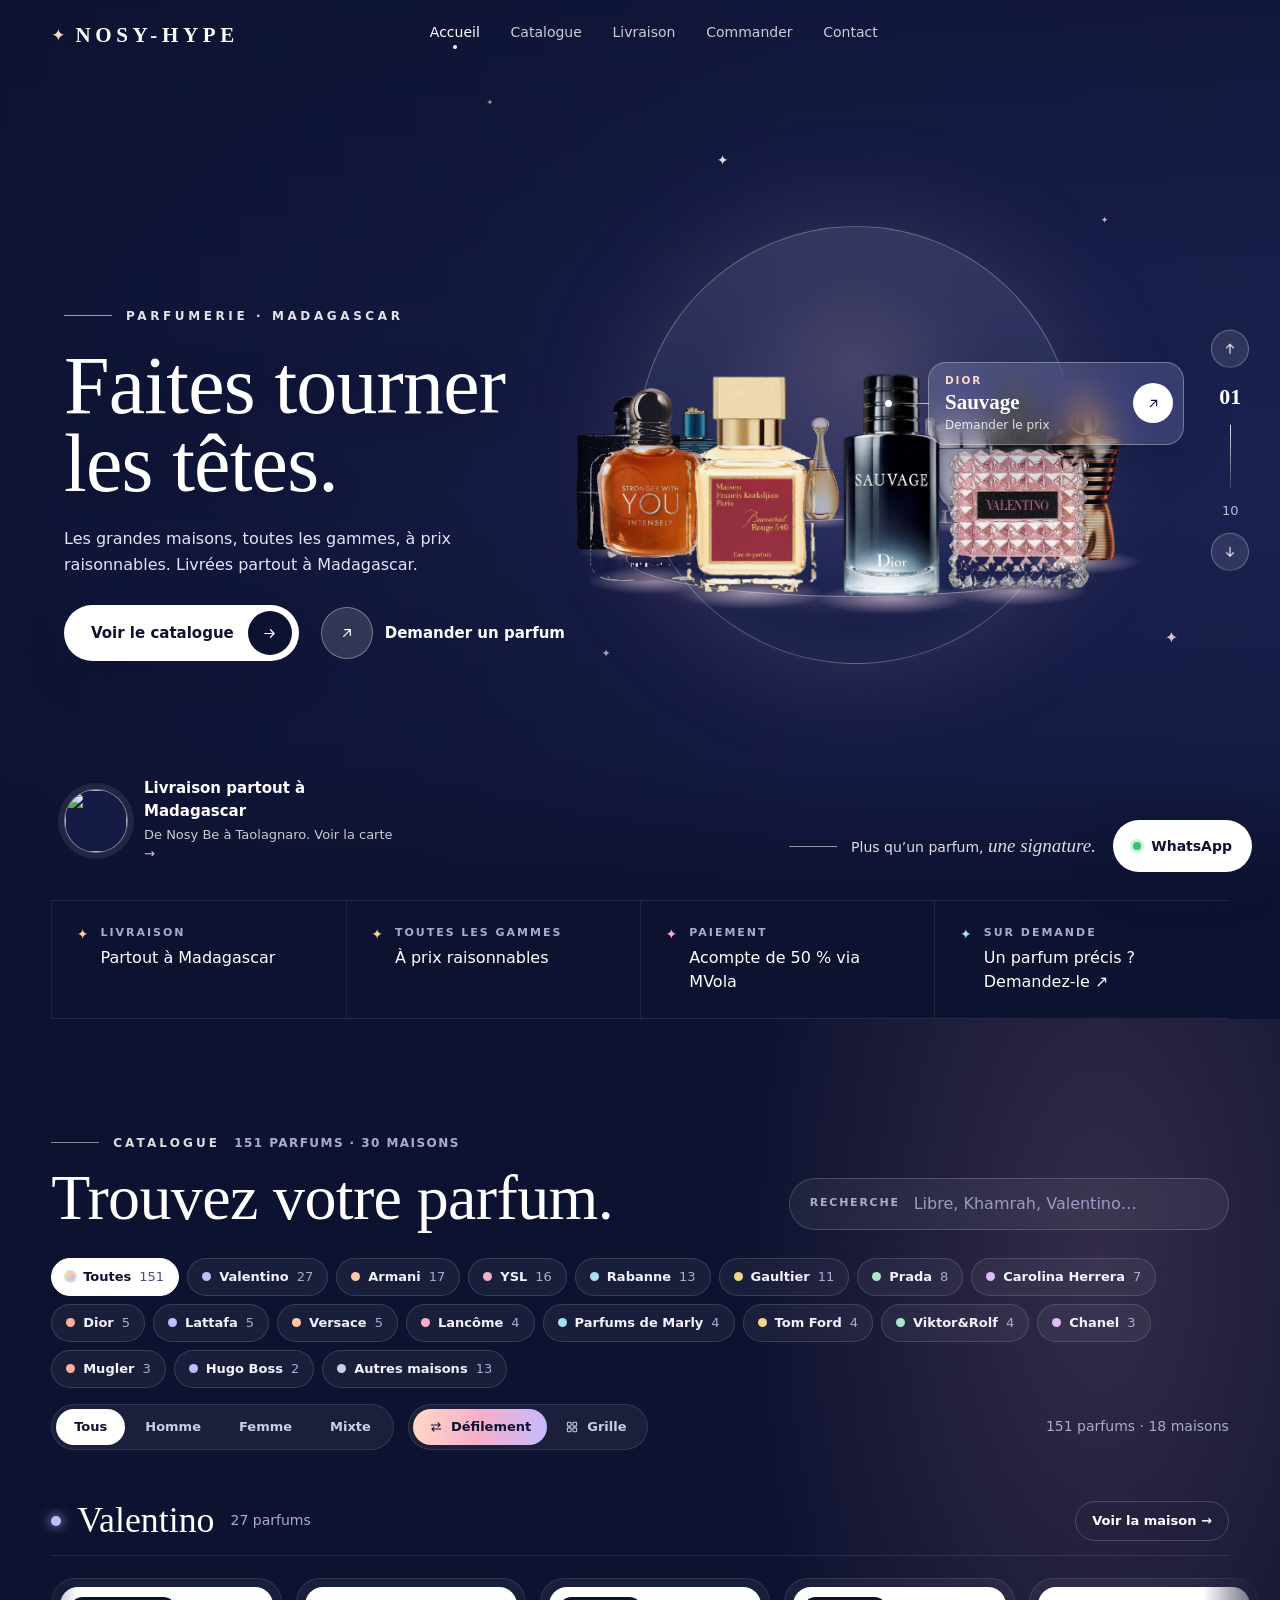
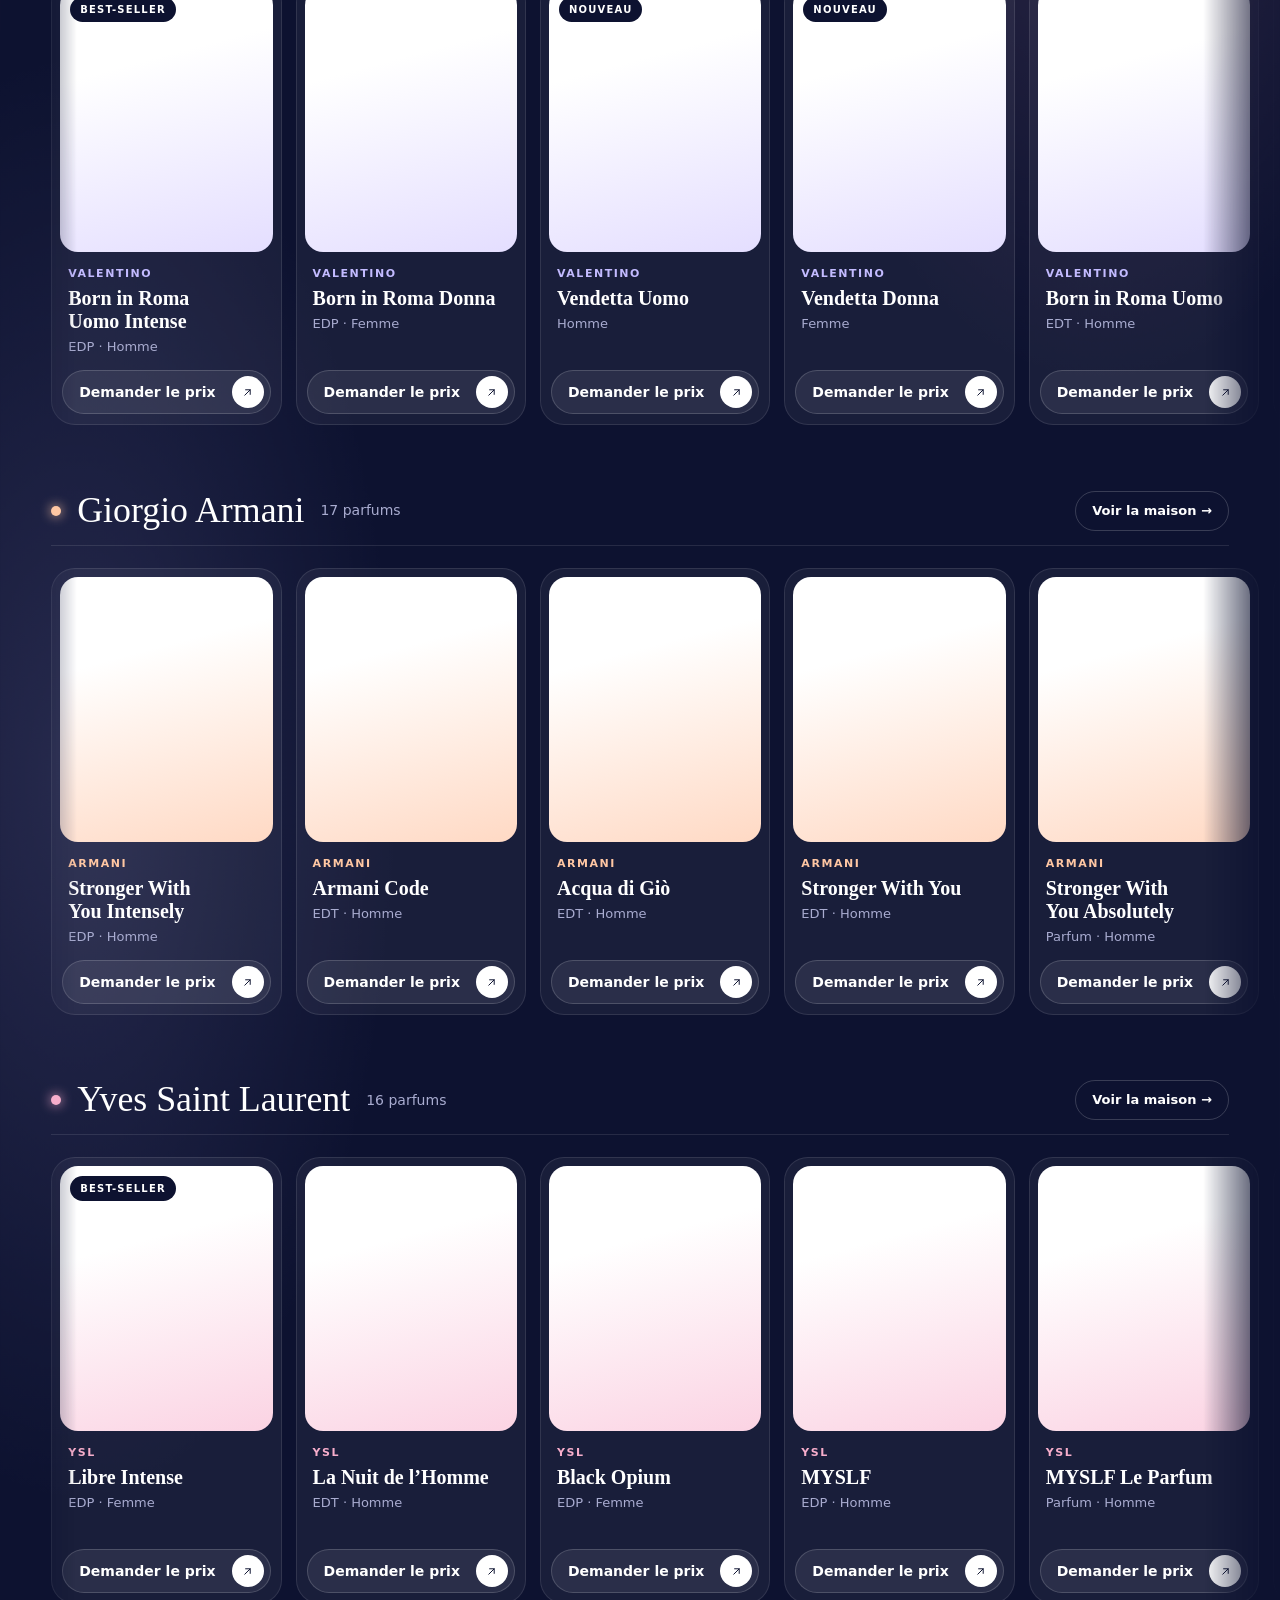
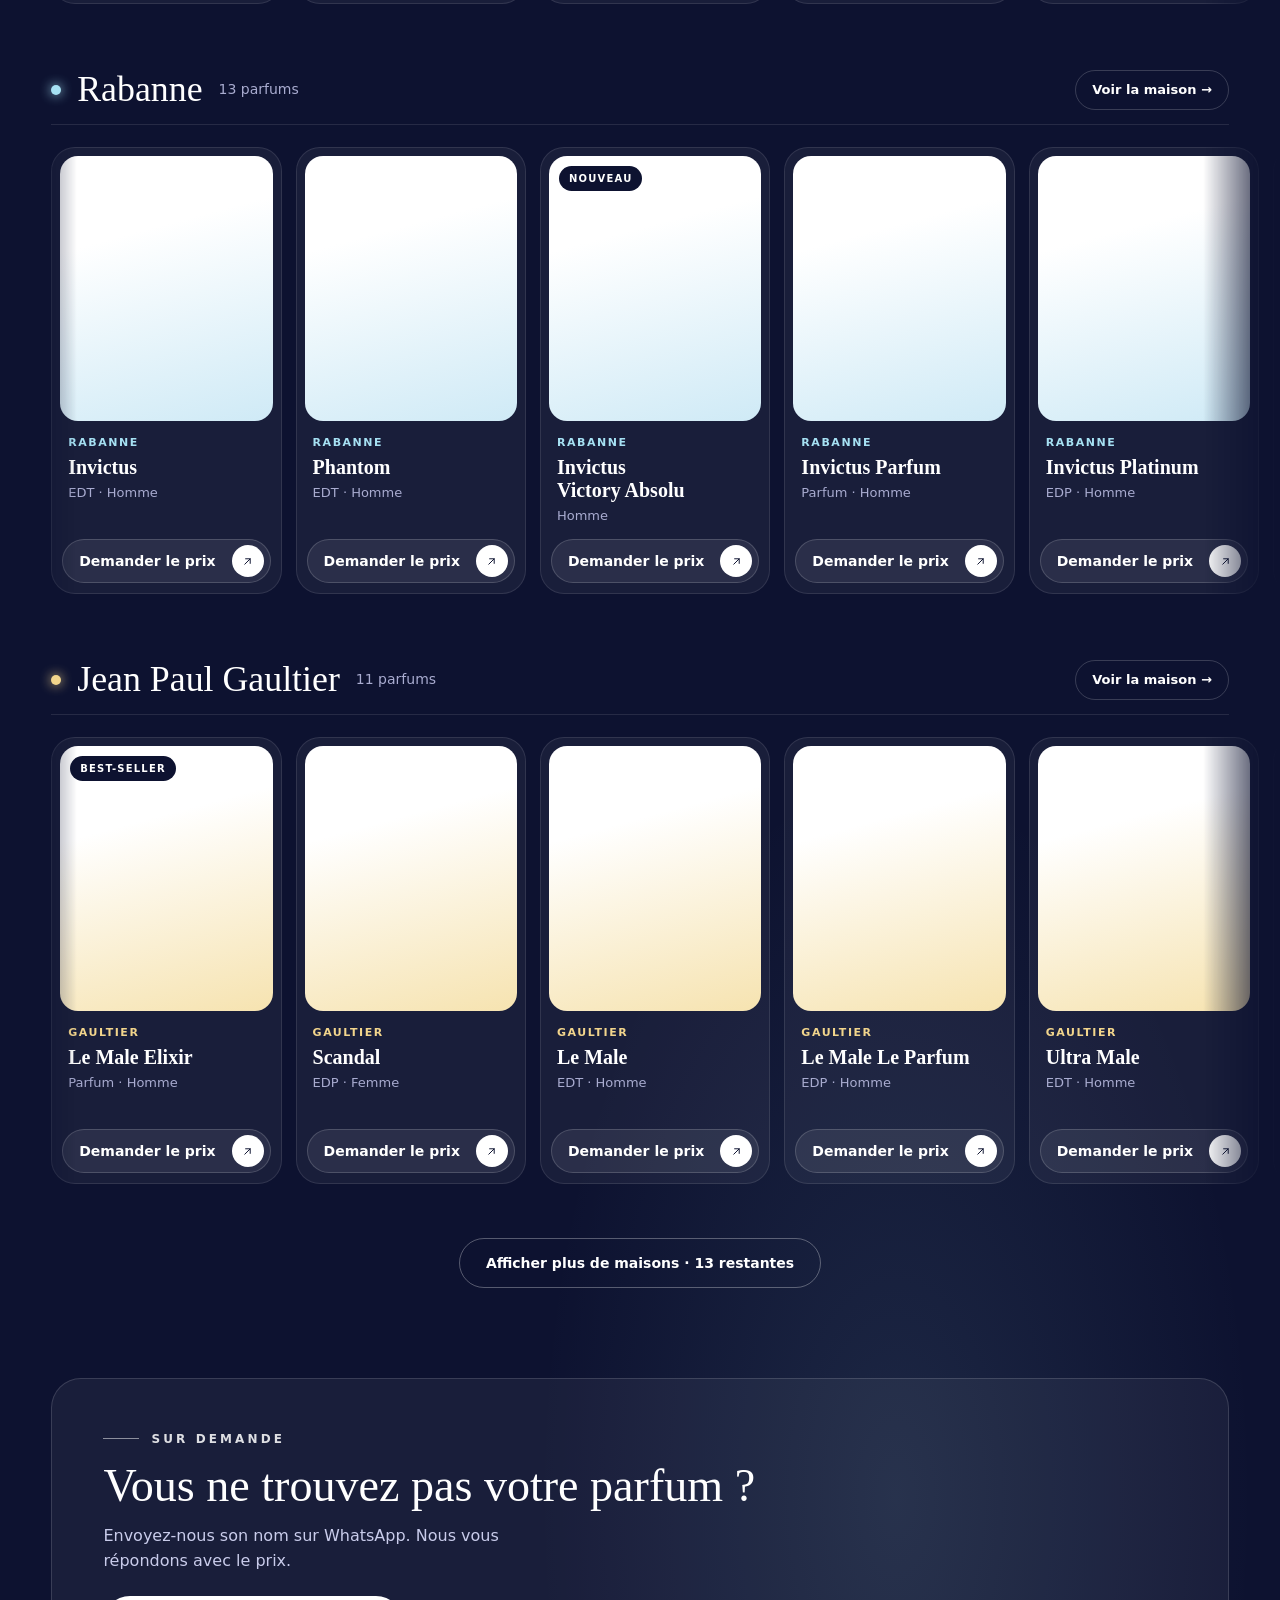
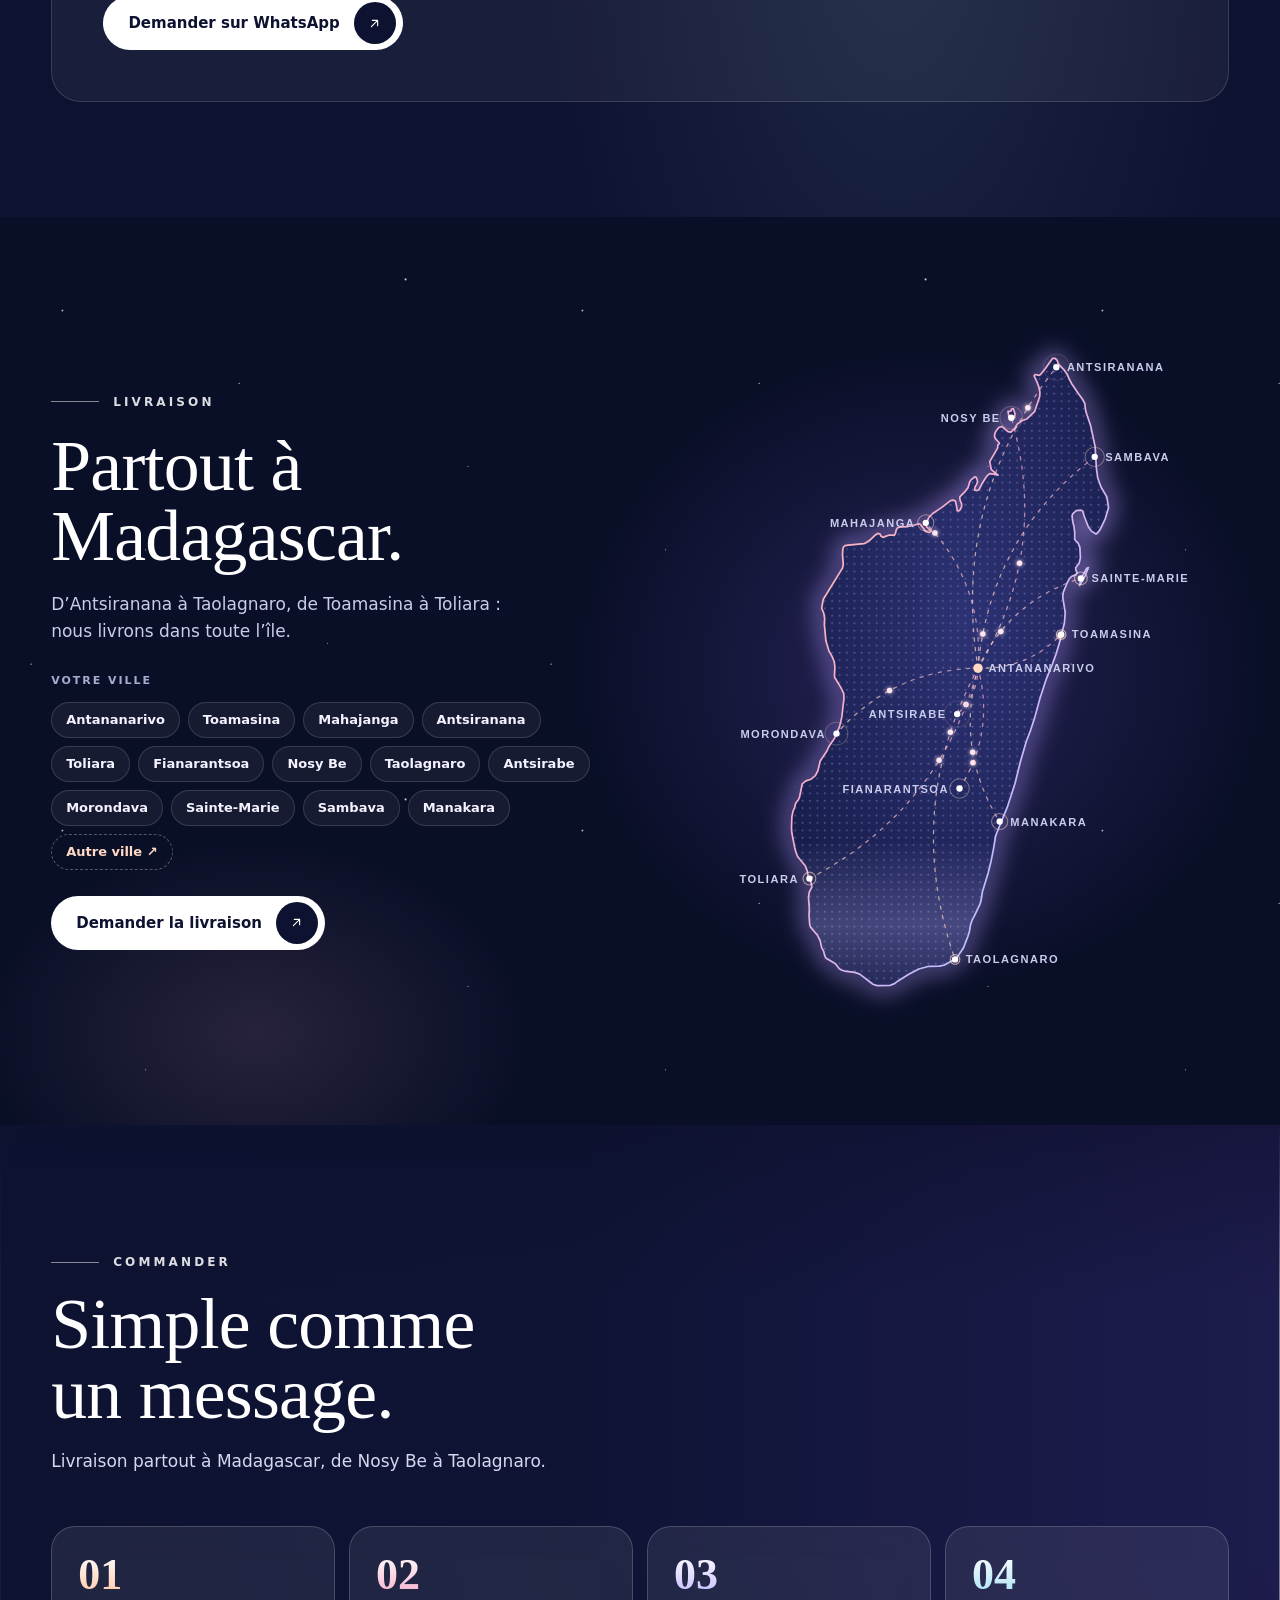
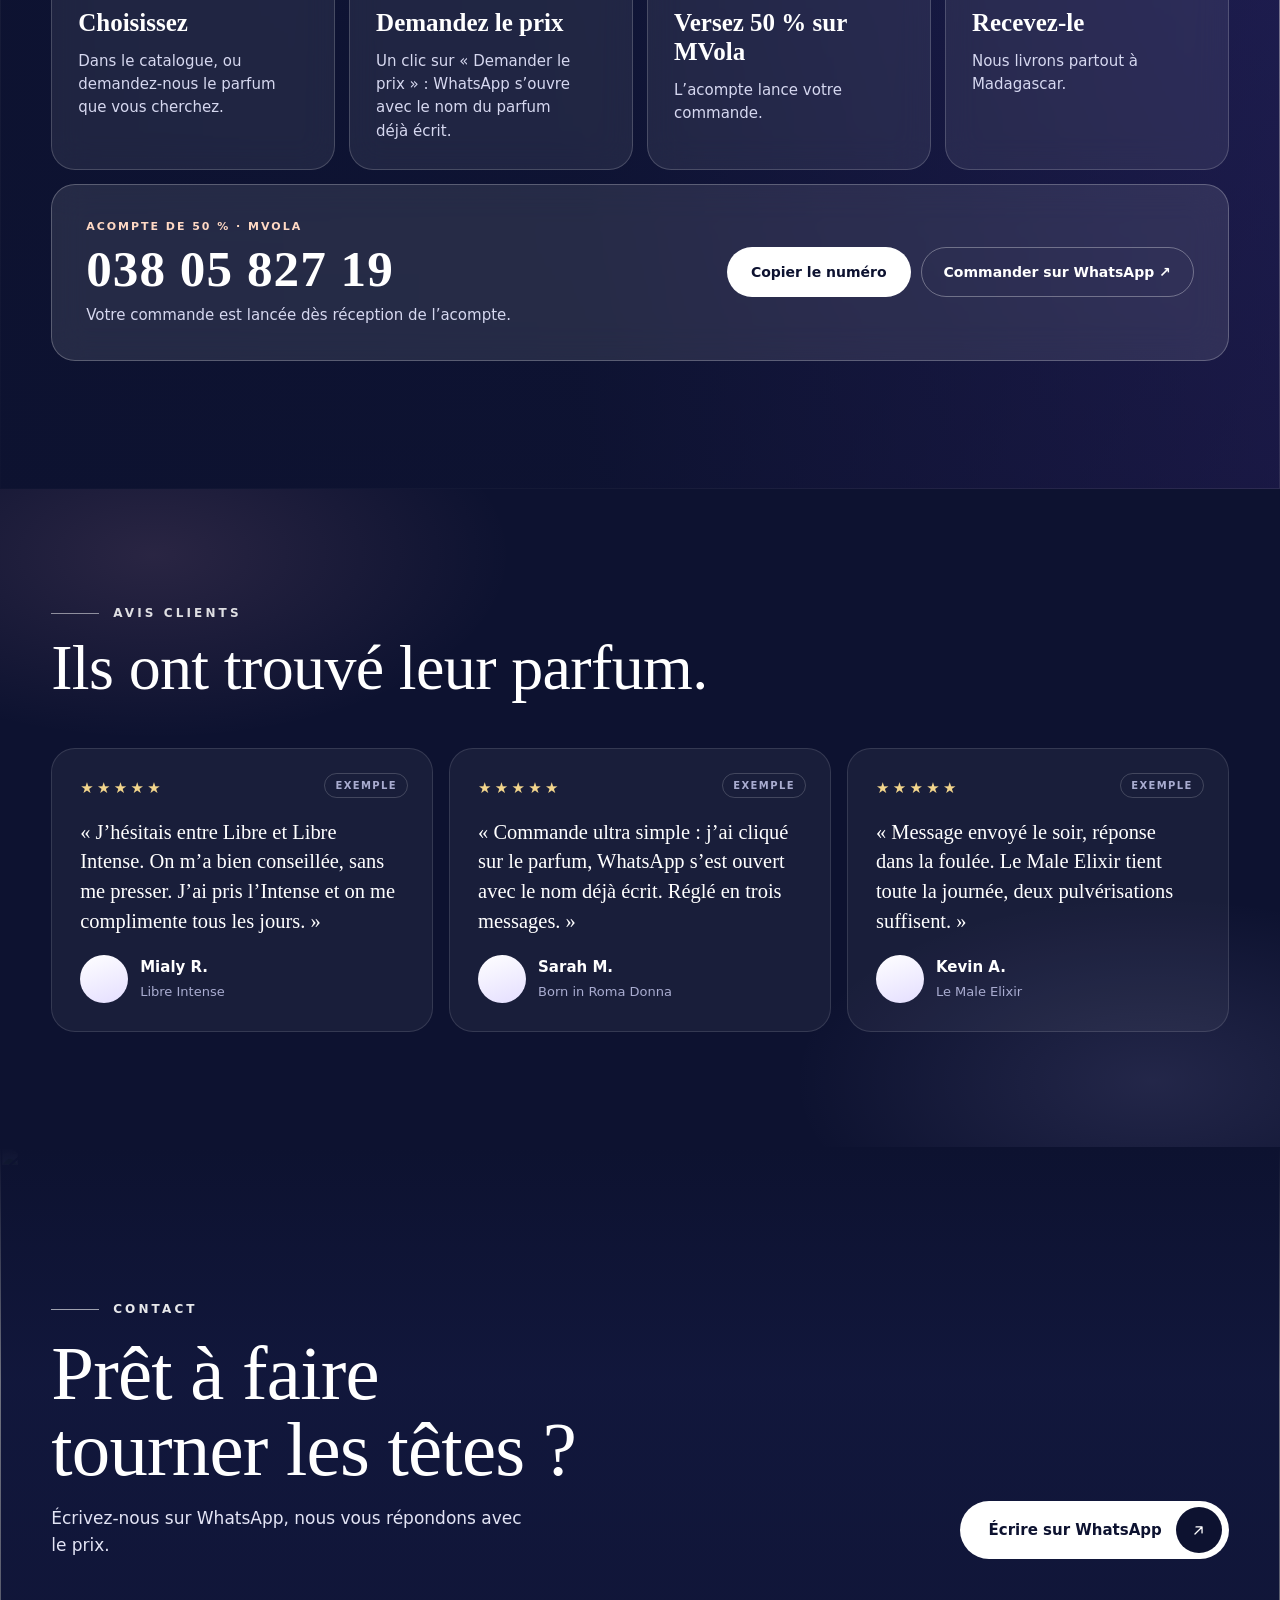
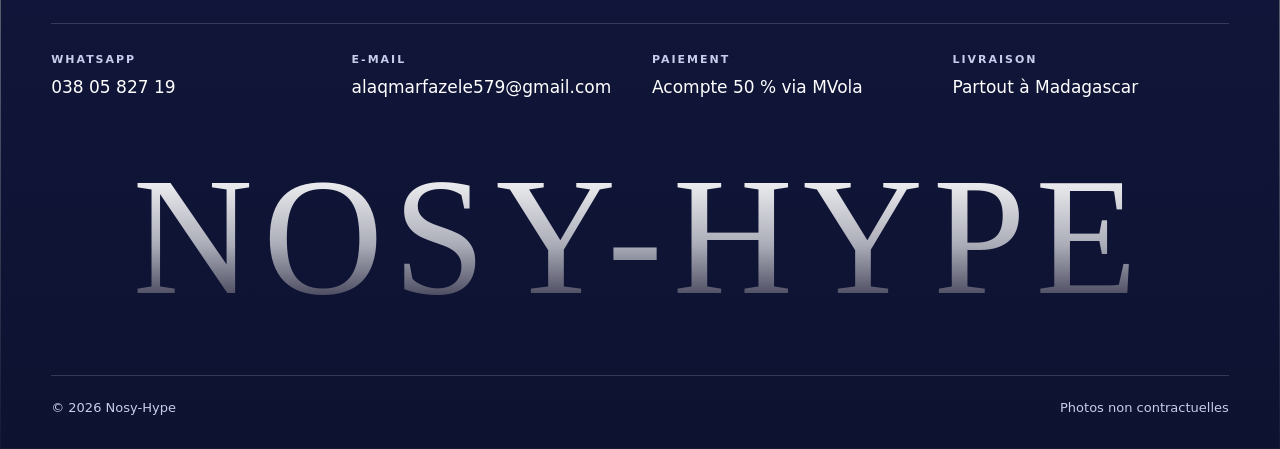
==== commit c08e5b23: "Change the WhatsApp and MVola number to 038 05 827 19 Co-Authored-By: Claude Opus 5.5 <noreply@anthr" ====
--- a/index.html
+++ b/index.html
@@ -79,7 +79,7 @@
           <p class="hero__lead">Les grandes maisons, toutes les gammes, à prix raisonnables. Livrées partout à Madagascar.</p>
           <div class="hero__ctas">
             <a class="btn btn--light btn--lg" data-cta href="#catalogue">Voir le catalogue<span class="btn__dot"><svg class="i"><use href="#i-arrow"/></svg></span></a>
-            <a class="link-ghost" data-cta data-wa="ask" href="https://wa.me/261380882719" target="_blank" rel="noopener"><span class="link-ghost__dot"><svg class="i"><use href="#i-arrow-ur"/></svg></span>Demander un parfum</a>
+            <a class="link-ghost" data-cta data-wa="ask" href="https://wa.me/261380582719" target="_blank" rel="noopener"><span class="link-ghost__dot"><svg class="i"><use href="#i-arrow-ur"/></svg></span>Demander un parfum</a>
           </div>
         </div>
       </div>
@@ -88,7 +88,7 @@
 
       <div class="hero__label" data-label hidden>
         <button class="round-btn hero__mob" type="button" data-cta data-ring-prev aria-label="Parfum précédent"><svg class="i"><use href="#i-arrow-l"/></svg></button>
-        <a class="glass-card" data-cta data-front href="https://wa.me/261380882719" target="_blank" rel="noopener">
+        <a class="glass-card" data-cta data-front href="https://wa.me/261380582719" target="_blank" rel="noopener">
           <span class="glass-card__lead" aria-hidden="true"></span>
           <span class="glass-card__body">
             <span class="glass-card__brand" data-front-brand></span>
@@ -122,7 +122,7 @@
           <li class="assure__item"><span class="assure__star" style="color:#FFC7A3" aria-hidden="true">✦</span><span class="assure__text"><span class="assure__k">Livraison</span><span class="assure__v">Partout à Madagascar</span></span></li>
           <li class="assure__item"><span class="assure__star" style="color:#F2D58C" aria-hidden="true">✦</span><span class="assure__text"><span class="assure__k">Toutes les gammes</span><span class="assure__v">À prix raisonnables</span></span></li>
           <li class="assure__item"><span class="assure__star" style="color:#F7AECB" aria-hidden="true">✦</span><span class="assure__text"><span class="assure__k">Paiement</span><span class="assure__v">Acompte de 50&nbsp;% via MVola</span></span></li>
-          <li class="assure__item assure__item--link"><a data-wa="ask" href="https://wa.me/261380882719" target="_blank" rel="noopener"><span class="assure__star" style="color:#A6E1F3" aria-hidden="true">✦</span><span class="assure__text"><span class="assure__k">Sur demande</span><span class="assure__v">Un parfum précis&nbsp;? Demandez-le&nbsp;↗</span></span></a></li>
+          <li class="assure__item assure__item--link"><a data-wa="ask" href="https://wa.me/261380582719" target="_blank" rel="noopener"><span class="assure__star" style="color:#A6E1F3" aria-hidden="true">✦</span><span class="assure__text"><span class="assure__k">Sur demande</span><span class="assure__v">Un parfum précis&nbsp;? Demandez-le&nbsp;↗</span></span></a></li>
         </ul>
       </div>
     </div>
@@ -165,13 +165,13 @@
           <p class="cat-empty__title">Pas encore dans le catalogue.</p>
           <p class="cat-empty__text">Demandez-le sur WhatsApp, nous vous répondons avec le prix.</p>
           <div class="cat-empty__actions">
-            <a class="btn btn--light btn--md" data-empty-wa href="https://wa.me/261380882719" target="_blank" rel="noopener">Demander sur WhatsApp ↗</a>
+            <a class="btn btn--light btn--md" data-empty-wa href="https://wa.me/261380582719" target="_blank" rel="noopener">Demander sur WhatsApp ↗</a>
             <button class="btn btn--outline btn--md" type="button" data-action="reset">Effacer les filtres</button>
           </div>
         </div>
 
         <noscript>
-          <p class="cat-empty__text" style="margin-top:32px">Activez JavaScript pour parcourir le catalogue, ou écrivez-nous sur WhatsApp au 038&nbsp;08&nbsp;827&nbsp;19.</p>
+          <p class="cat-empty__text" style="margin-top:32px">Activez JavaScript pour parcourir le catalogue, ou écrivez-nous sur WhatsApp au 038&nbsp;05&nbsp;827&nbsp;19.</p>
         </noscript>
 
         <div class="ask-banner">
@@ -179,7 +179,7 @@
             <p class="eyebrow eyebrow--sm"><span class="eyebrow__line"></span><span>Sur demande</span></p>
             <h3 class="ask-banner__title">Vous ne trouvez pas votre parfum&nbsp;?</h3>
             <p class="ask-banner__text">Envoyez-nous son nom sur WhatsApp. Nous vous répondons avec le prix.</p>
-            <a class="btn btn--light btn--lg" data-wa="ask" href="https://wa.me/261380882719" target="_blank" rel="noopener">Demander sur WhatsApp<span class="btn__dot"><svg class="i"><use href="#i-arrow-ur"/></svg></span></a>
+            <a class="btn btn--light btn--lg" data-wa="ask" href="https://wa.me/261380582719" target="_blank" rel="noopener">Demander sur WhatsApp<span class="btn__dot"><svg class="i"><use href="#i-arrow-ur"/></svg></span></a>
           </div>
         </div>
       </div>
@@ -197,10 +197,10 @@
           <div class="delivery__cities">
             <span class="kicker">Votre ville</span>
             <div class="chips chips--sm" data-cities role="group" aria-label="Choisir votre ville">
-              <a class="chip chip--dashed" data-wa="other-city" href="https://wa.me/261380882719" target="_blank" rel="noopener">Autre ville ↗</a>
+              <a class="chip chip--dashed" data-wa="other-city" href="https://wa.me/261380582719" target="_blank" rel="noopener">Autre ville ↗</a>
             </div>
           </div>
-          <a class="btn btn--light btn--lg delivery__cta" data-city-cta href="https://wa.me/261380882719" target="_blank" rel="noopener"><span data-city-label>Demander la livraison</span><span class="btn__dot"><svg class="i"><use href="#i-arrow-ur"/></svg></span></a>
+          <a class="btn btn--light btn--lg delivery__cta" data-city-cta href="https://wa.me/261380582719" target="_blank" rel="noopener"><span data-city-label>Demander la livraison</span><span class="btn__dot"><svg class="i"><use href="#i-arrow-ur"/></svg></span></a>
         </div>
         <div class="delivery__map-wrap">
           <div class="delivery__map" data-map></div>
@@ -227,12 +227,12 @@
         <div class="mvola">
           <div class="mvola__info">
             <span class="mvola__k">Acompte de 50&nbsp;% · MVola</span>
-            <span class="mvola__num" data-shop="mvola">038 08 827 19</span>
+            <span class="mvola__num" data-shop="mvola">038 05 827 19</span>
             <span class="mvola__d">Votre commande est lancée dès réception de l’acompte.</span>
           </div>
           <div class="mvola__actions">
             <button class="btn btn--light btn--md" type="button" data-copy-mvola><span data-copy-label>Copier le numéro</span></button>
-            <a class="btn btn--glass btn--md" data-wa="order" href="https://wa.me/261380882719" target="_blank" rel="noopener">Commander sur WhatsApp ↗</a>
+            <a class="btn btn--glass btn--md" data-wa="order" href="https://wa.me/261380582719" target="_blank" rel="noopener">Commander sur WhatsApp ↗</a>
           </div>
         </div>
       </div>
@@ -260,10 +260,10 @@
           <h2 id="contact-title" class="h2 h2--xxl">Prêt à faire tourner les têtes&nbsp;?</h2>
           <p class="lead lead--bright">Écrivez-nous sur WhatsApp, nous vous répondons avec le prix.</p>
         </div>
-        <a class="btn btn--light btn--xl" data-wa="hello" href="https://wa.me/261380882719" target="_blank" rel="noopener">Écrire sur WhatsApp<span class="btn__dot"><svg class="i"><use href="#i-arrow-ur"/></svg></span></a>
+        <a class="btn btn--light btn--xl" data-wa="hello" href="https://wa.me/261380582719" target="_blank" rel="noopener">Écrire sur WhatsApp<span class="btn__dot"><svg class="i"><use href="#i-arrow-ur"/></svg></span></a>
       </div>
       <dl class="footer__grid">
-        <div><dt>WhatsApp</dt><dd><a data-wa="hello" data-shop="whatsapp" href="https://wa.me/261380882719" target="_blank" rel="noopener">038 08 827 19</a></dd></div>
+        <div><dt>WhatsApp</dt><dd><a data-wa="hello" data-shop="whatsapp" href="https://wa.me/261380582719" target="_blank" rel="noopener">038 05 827 19</a></dd></div>
         <div><dt>E-mail</dt><dd><a data-shop="email" href="mailto:alaqmarfazele579@gmail.com">alaqmarfazele579@gmail.com</a></dd></div>
         <div><dt>Paiement</dt><dd>Acompte 50&nbsp;% via MVola</dd></div>
         <div><dt>Livraison</dt><dd>Partout à Madagascar</dd></div>
@@ -276,7 +276,7 @@
     </div>
   </footer>
 
-  <a class="wa-float" data-wa="hello" href="https://wa.me/261380882719" target="_blank" rel="noopener" aria-label="Commander sur WhatsApp">
+  <a class="wa-float" data-wa="hello" href="https://wa.me/261380582719" target="_blank" rel="noopener" aria-label="Commander sur WhatsApp">
     <span class="wa-float__dot" aria-hidden="true"></span>
     <span>WhatsApp</span>
   </a>
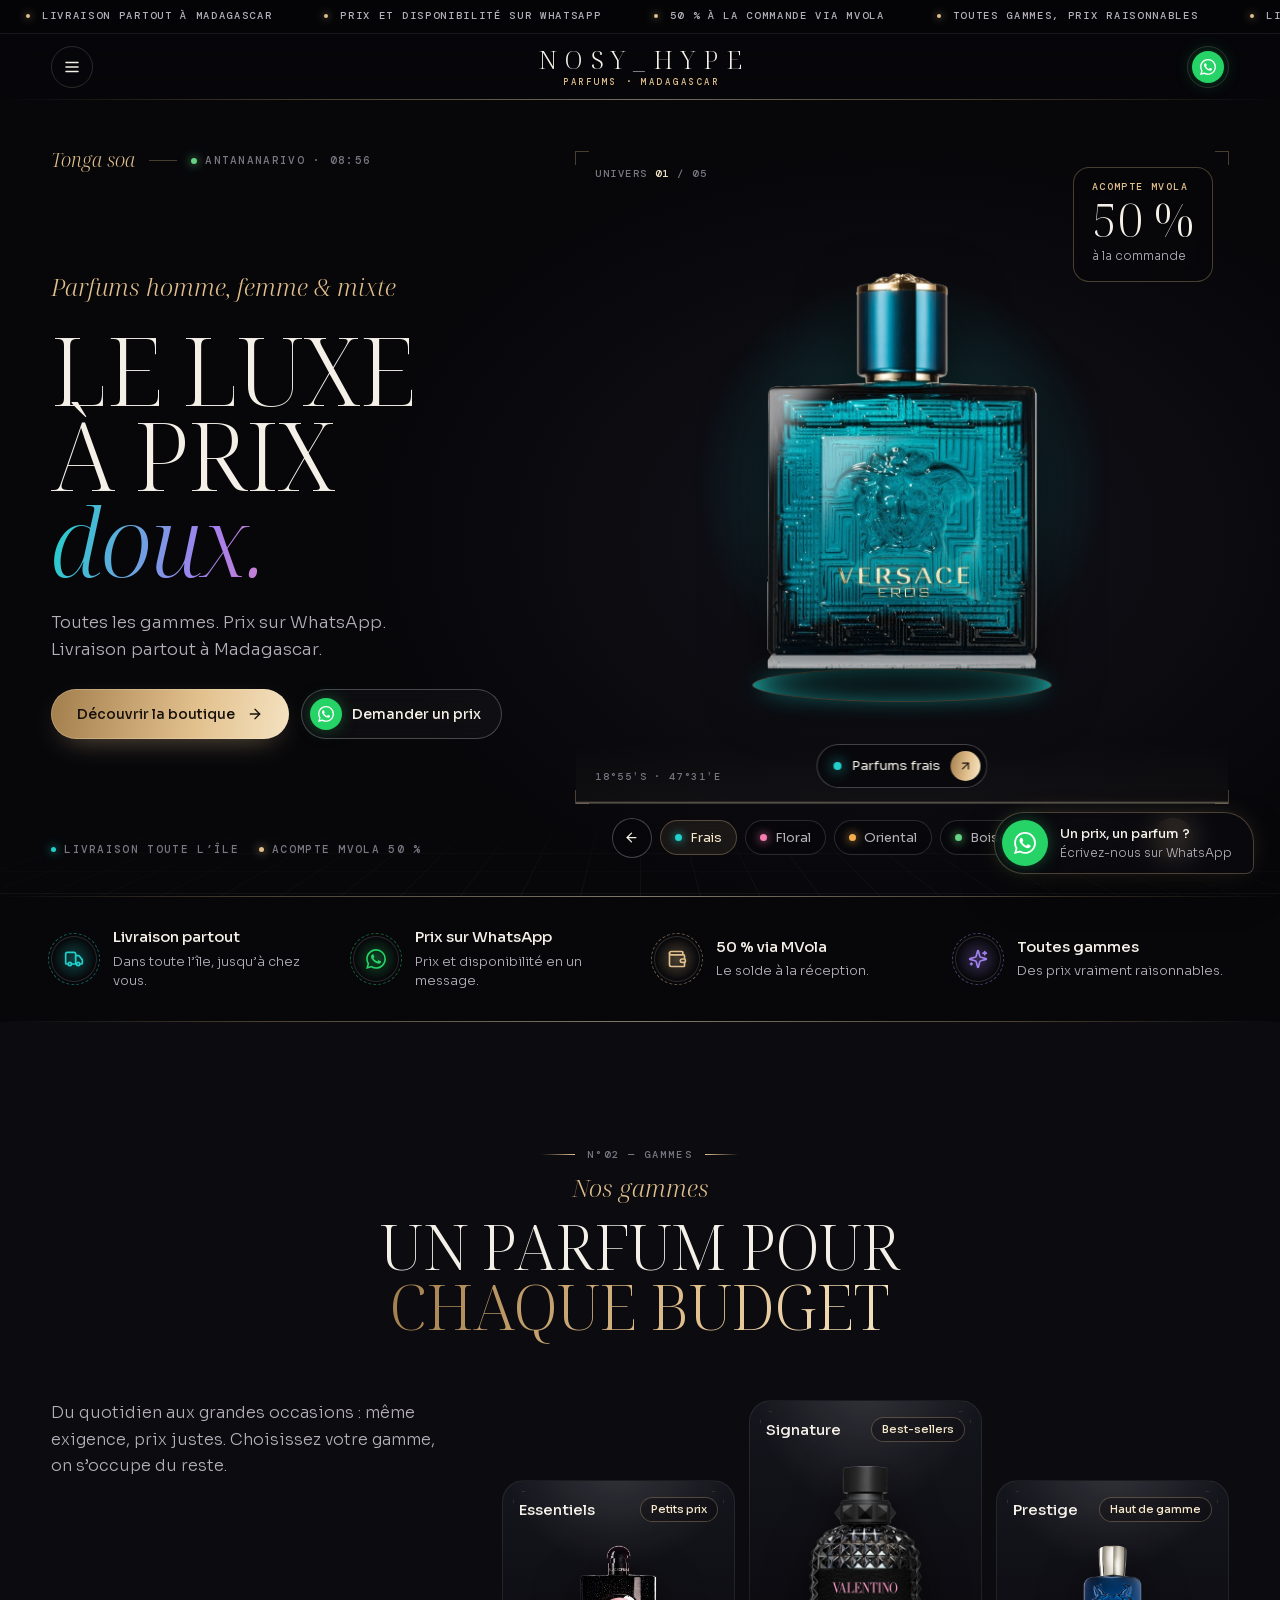
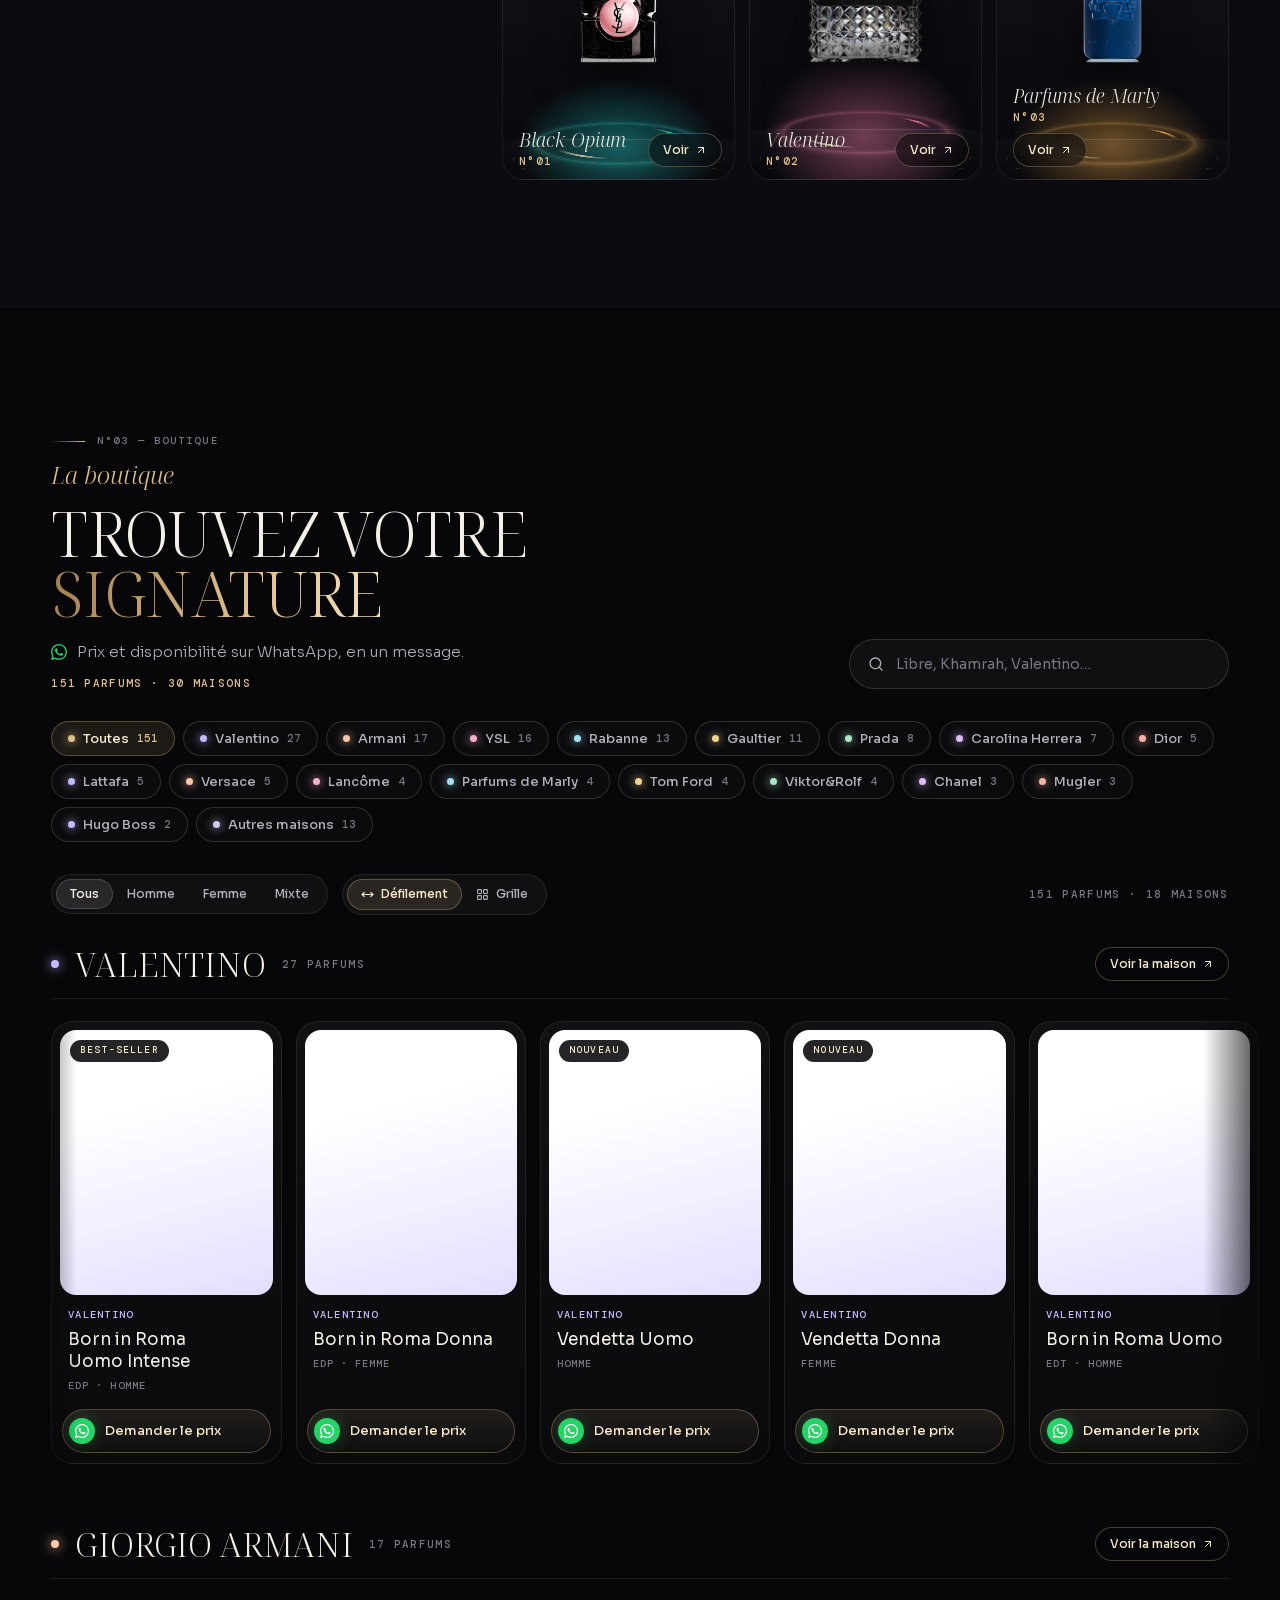
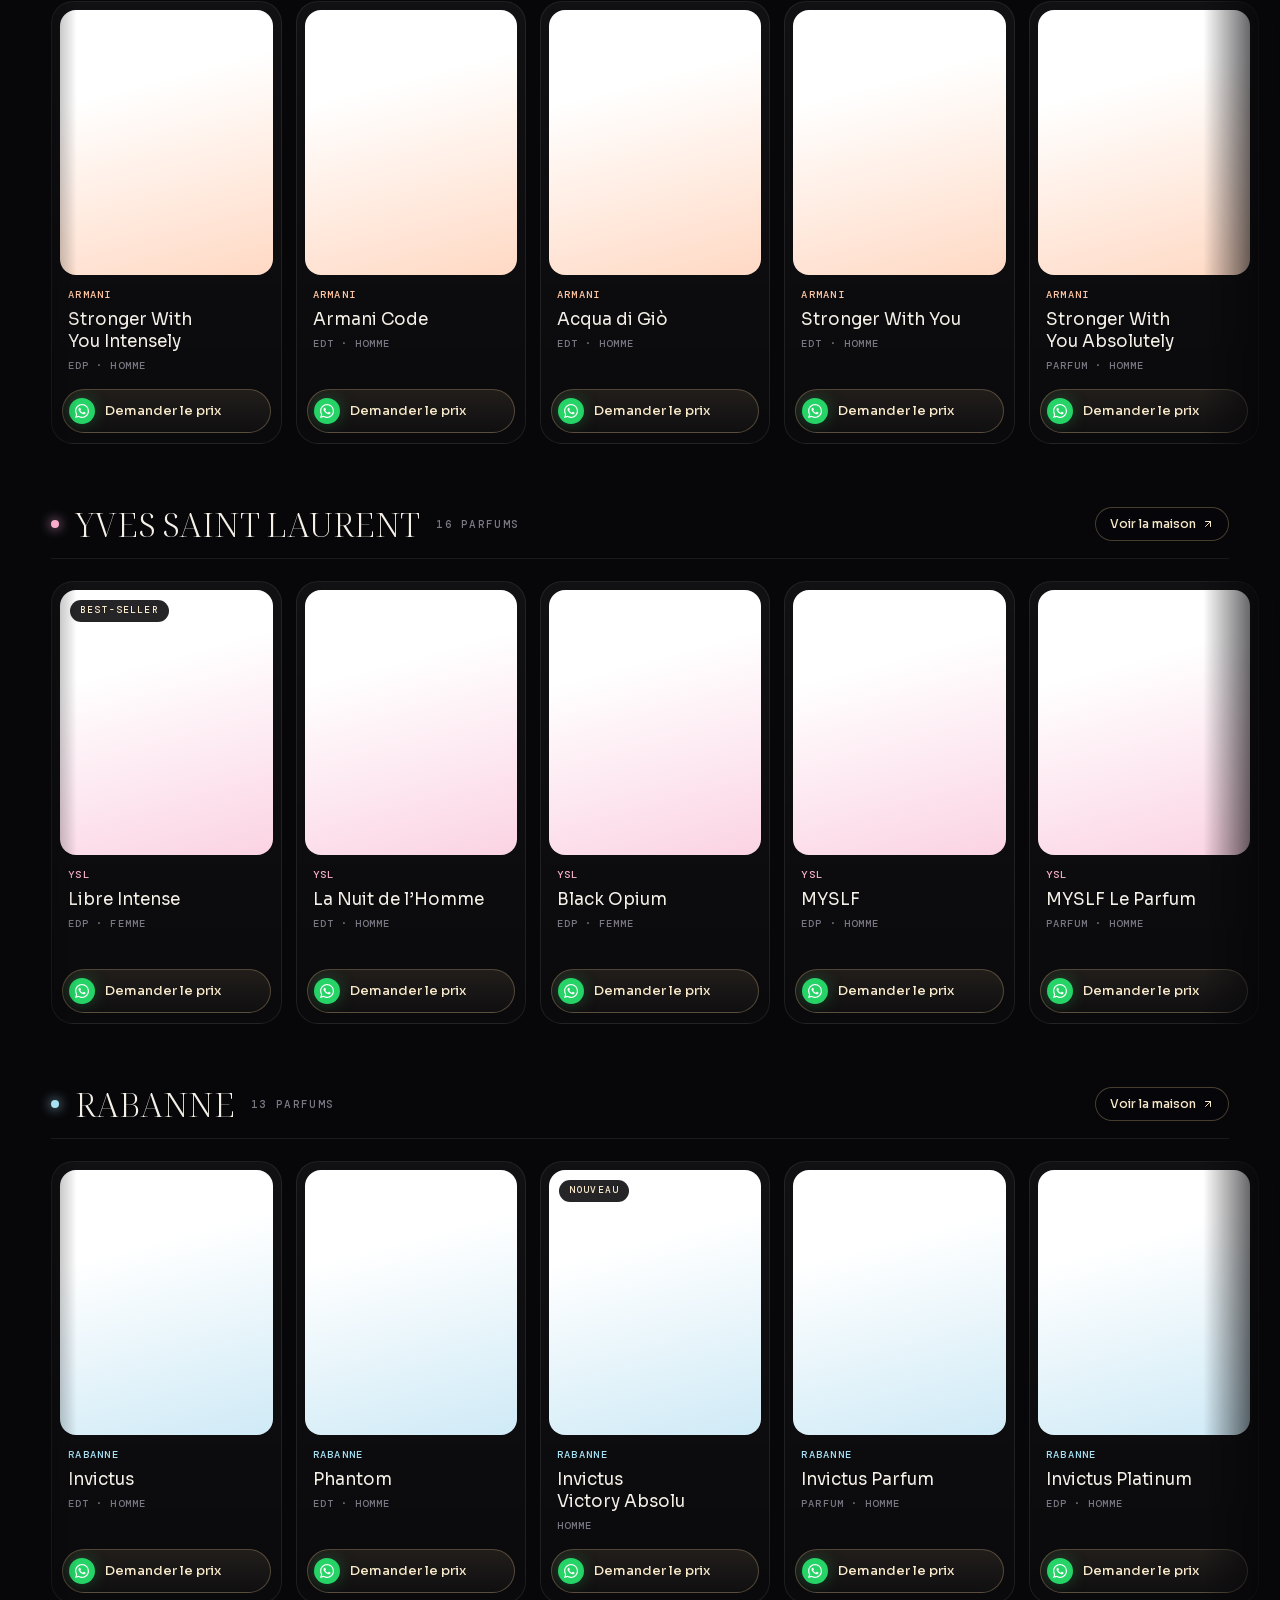
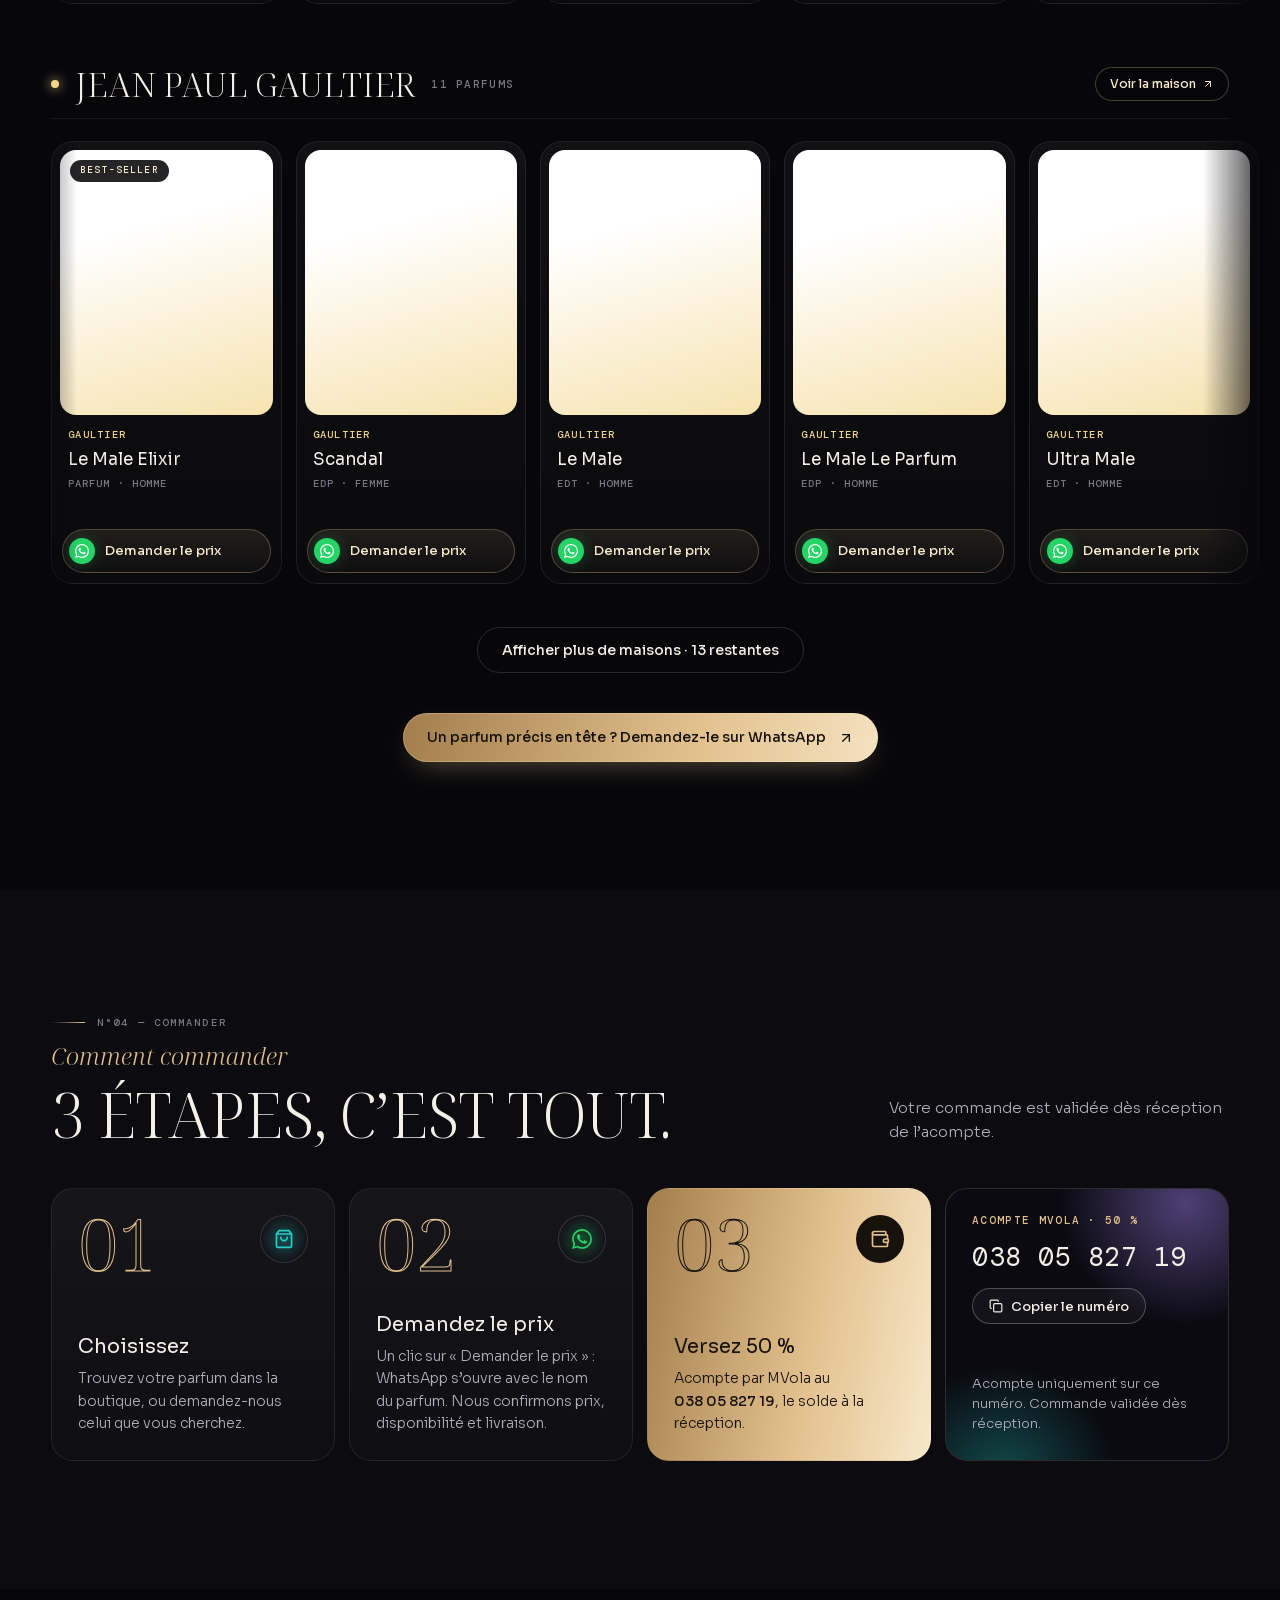
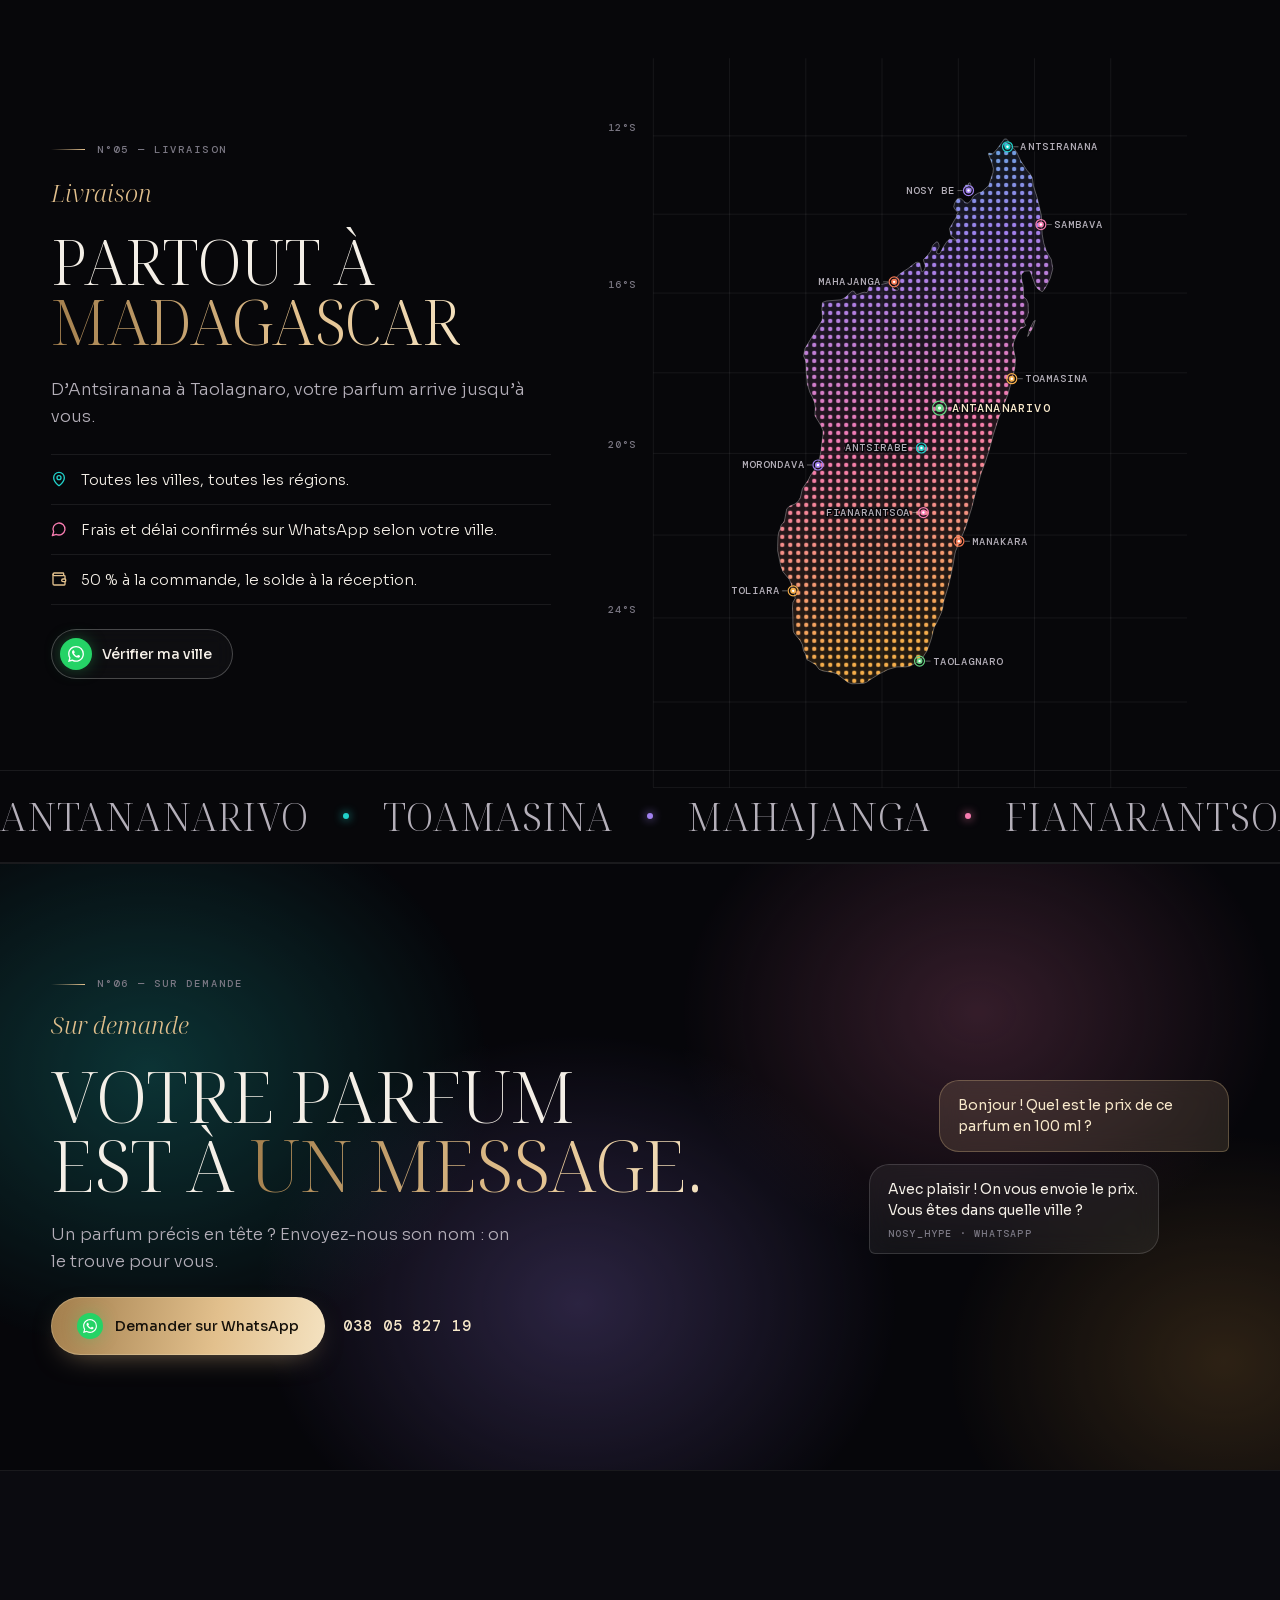
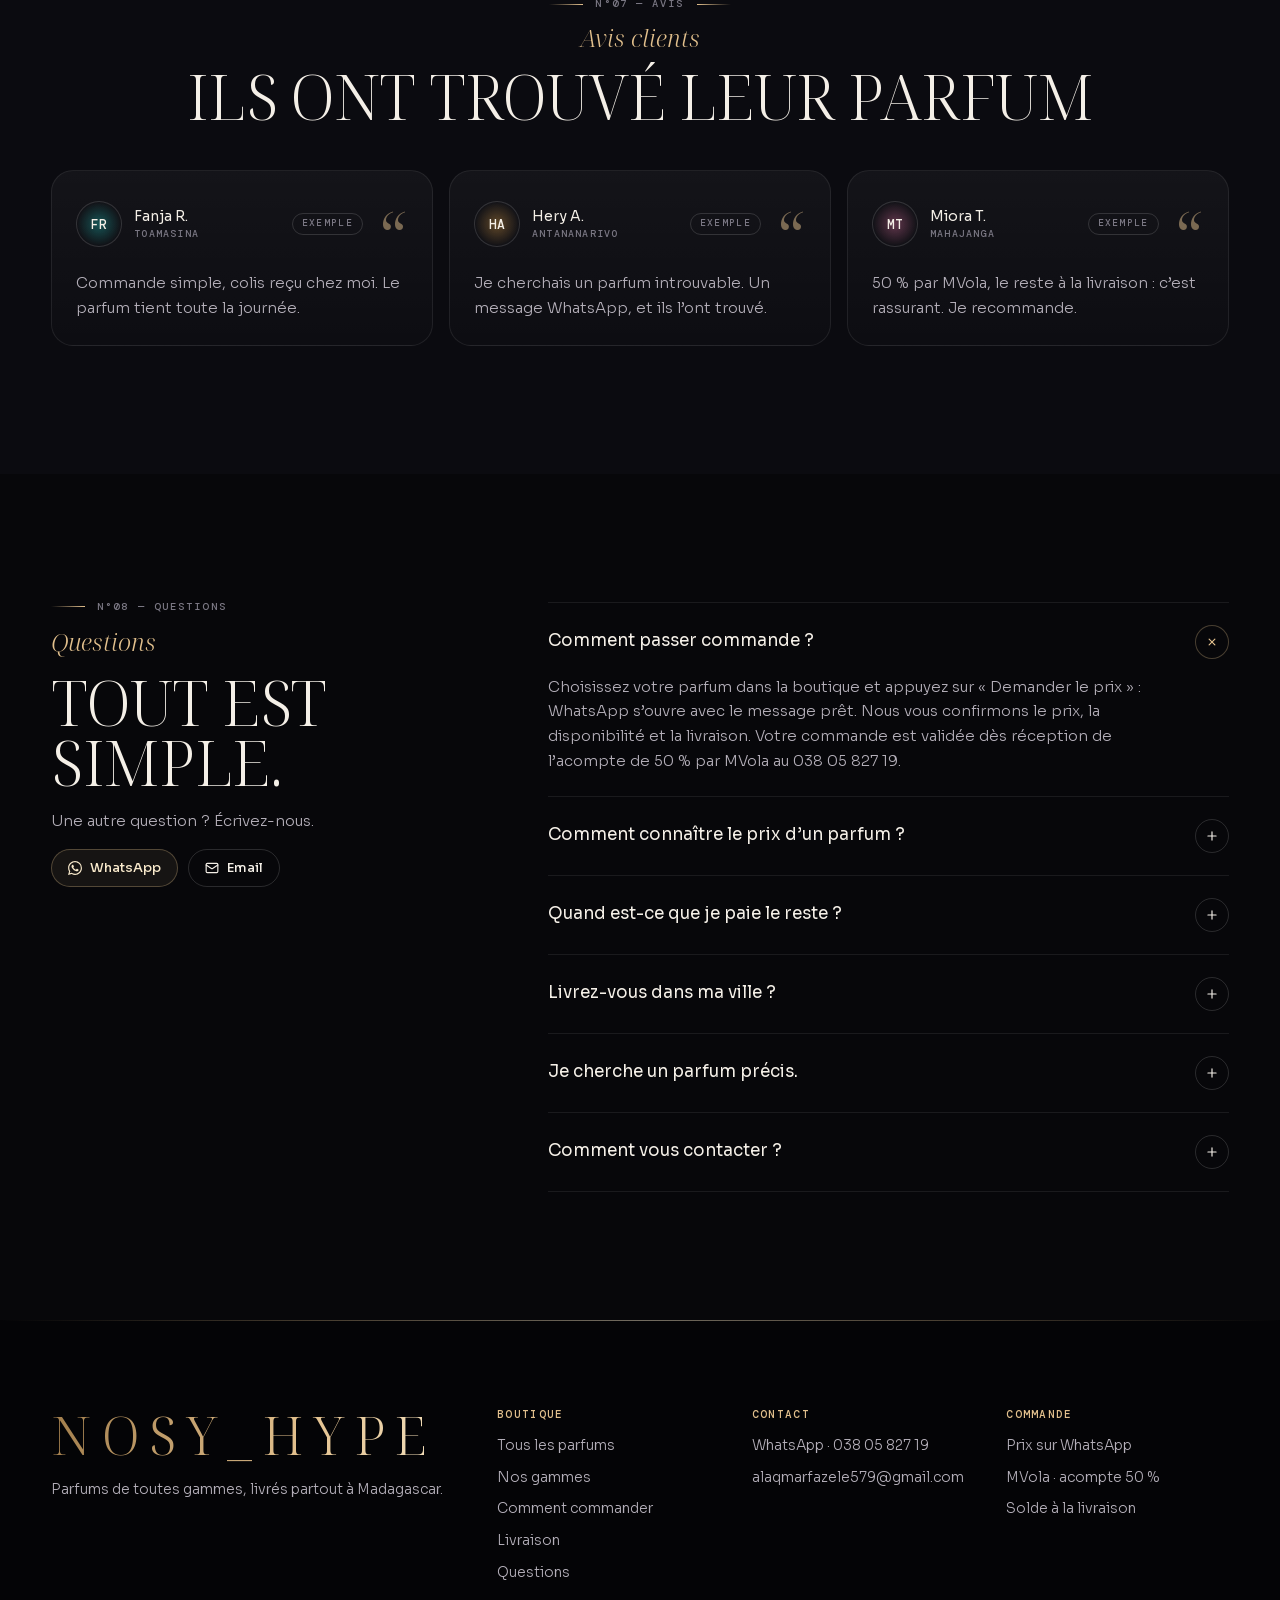
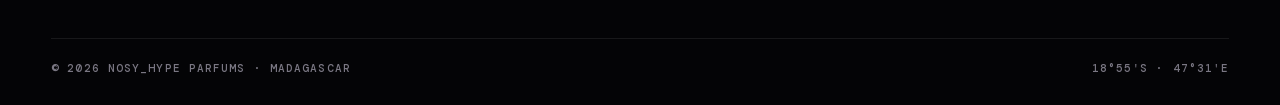
==== commit df4cc9e3: "Adopt the "Noir holographique" theme of nosyhype-parfums.netlify.app Rebuilds the site from the refe" ====
--- a/index.html
+++ b/index.html
@@ -1,288 +1,437 @@
 <!doctype html>
 <html lang="fr">
 <head>
-  <meta charset="utf-8">
-  <meta name="viewport" content="width=device-width, initial-scale=1, viewport-fit=cover">
-  <title>Nosy-Hype — Parfumerie à Madagascar · Faites tourner les têtes</title>
-  <meta name="description" content="Nosy-Hype : les grandes maisons de parfum, toutes les gammes, à prix raisonnables. Demandez le prix sur WhatsApp, acompte de 50 % via MVola, livraison partout à Madagascar.">
-  <meta name="theme-color" content="#0D1230">
-  <meta name="color-scheme" content="dark">
-  <!-- Les photos des flacons (fimgs.net) ne s'affichent que sans référent. -->
-  <meta name="referrer" content="no-referrer">
-  <meta property="og:type" content="website">
-  <meta property="og:locale" content="fr_FR">
-  <meta property="og:site_name" content="Nosy-Hype">
-  <meta property="og:title" content="Nosy-Hype — Faites tourner les têtes.">
-  <meta property="og:description" content="Les grandes maisons, toutes les gammes, à prix raisonnables. Livrées partout à Madagascar.">
-  <meta property="og:image" content="assets/img/og-image.jpg">
-  <meta name="twitter:card" content="summary_large_image">
-  <link rel="icon" href="assets/img/favicon.svg" type="image/svg+xml">
-
-  <link rel="preload" href="assets/fonts/cormorant-garamond-latin-500-normal.woff2" as="font" type="font/woff2" crossorigin>
-  <link rel="preload" href="assets/fonts/hanken-grotesk-latin-wght-normal.woff2" as="font" type="font/woff2" crossorigin>
-  <link rel="preconnect" href="https://images.pexels.com">
-  <link rel="preconnect" href="https://fimgs.net">
-  <link rel="preload" as="image" fetchpriority="high"
-    imagesrcset="https://images.pexels.com/photos/9396534/pexels-photo-9396534.jpeg?auto=compress&amp;cs=tinysrgb&amp;w=1000 1000w, https://images.pexels.com/photos/9396534/pexels-photo-9396534.jpeg?auto=compress&amp;cs=tinysrgb&amp;w=1600 1600w, https://images.pexels.com/photos/9396534/pexels-photo-9396534.jpeg?auto=compress&amp;cs=tinysrgb&amp;w=2200 2200w"
-    imagesizes="100vw">
-  <link rel="stylesheet" href="assets/css/styles.css">
-  <script>document.documentElement.classList.add('js');</script>
+<meta charset="utf-8">
+<meta name="viewport" content="width=device-width, initial-scale=1">
+<title>Nosy_Hype · Parfums à Madagascar — le luxe à prix doux</title>
+<meta name="description" content="Parfums homme, femme et mixte de toutes gammes. Prix et disponibilité sur WhatsApp, livraison partout à Madagascar, acompte de 50 % via MVola.">
+<meta name="theme-color" content="#07070A">
+<!-- Les photos des flacons de la boutique (fimgs.net) ne s’affichent que sans référent. -->
+<meta name="referrer" content="no-referrer">
+<link rel="icon" href="favicon.svg" type="image/svg+xml">
+<meta property="og:type" content="website">
+<meta property="og:locale" content="fr_FR">
+<meta property="og:site_name" content="Nosy_Hype">
+<meta property="og:title" content="Nosy_Hype · Le luxe à prix doux">
+<meta property="og:description" content="Parfums de toutes gammes, livrés partout à Madagascar. Prix sur WhatsApp, acompte 50 % via MVola.">
+<meta property="og:image:width" content="1200">
+<meta property="og:image:height" content="630">
+<meta property="og:image" content="partage.jpg">
+<meta name="twitter:card" content="summary_large_image">
+<!-- Une fois le site en ligne, ajoutez son adresse ici (voir LISEZ-MOI.md) :
+<meta property="og:url" content="https://VOTRE-ADRESSE/">
+<meta property="og:image" content="https://VOTRE-ADRESSE/partage.jpg">
+-->
+<link rel="preload" href="assets/fonts/notoserifdisplay-normal-300.woff2" as="font" type="font/woff2" crossorigin>
+<link rel="preload" href="assets/fonts/notoserifdisplay-italic-300.woff2" as="font" type="font/woff2" crossorigin>
+<link rel="preload" href="assets/fonts/sora-normal-300.woff2" as="font" type="font/woff2" crossorigin>
+<link rel="preload" href="assets/fonts/dmmono-normal-500.woff2" as="font" type="font/woff2" crossorigin>
+<link rel="preconnect" href="https://cdn.jsdelivr.net" crossorigin>
+<link rel="preconnect" href="https://fimgs.net">
+<link rel="stylesheet" href="css/styles.css">
+<link rel="stylesheet" href="css/icons.css">
+<link rel="stylesheet" href="css/boutique.css">
+<!-- Empreintes de sécurité de three.js (flacons 3D), vérifiées par les navigateurs récents. -->
+<script type="importmap">
+{
+  "integrity": {
+    "https://cdn.jsdelivr.net/npm/three@0.184.0/build/three.module.min.js": "sha384-35WaVqXNGvw49+RCXk67Ci9ebo55/5+CfirDbAVSG21KV8/7gO4xwIkhA5ZRcUHc",
+    "https://cdn.jsdelivr.net/npm/three@0.184.0/build/three.core.min.js": "sha384-/2vXInuUL2LKgd3n86c5RIzG+YC7vk3zYPTknaEkF2H2sauHtaOrS8swZ+MURxU6"
+  }
+}
+</script>
 </head>
 <body>
-  <svg class="sprite" aria-hidden="true" focusable="false">
-    <symbol id="i-arrow" viewBox="0 0 24 24"><path fill="none" stroke="currentColor" stroke-width="1.8" stroke-linecap="round" stroke-linejoin="round" d="M4.5 12h15m-6-6 6 6-6 6"/></symbol>
-    <symbol id="i-arrow-ur" viewBox="0 0 24 24"><path fill="none" stroke="currentColor" stroke-width="1.8" stroke-linecap="round" stroke-linejoin="round" d="M7 17 17 7M8.5 7H17v8.5"/></symbol>
-    <symbol id="i-arrow-l" viewBox="0 0 24 24"><path fill="none" stroke="currentColor" stroke-width="1.8" stroke-linecap="round" stroke-linejoin="round" d="M19.5 12h-15m6-6-6 6 6 6"/></symbol>
-    <symbol id="i-arrow-up" viewBox="0 0 24 24"><path fill="none" stroke="currentColor" stroke-width="1.8" stroke-linecap="round" stroke-linejoin="round" d="M12 19.5v-15m-6 6 6-6 6 6"/></symbol>
-    <symbol id="i-arrow-down" viewBox="0 0 24 24"><path fill="none" stroke="currentColor" stroke-width="1.8" stroke-linecap="round" stroke-linejoin="round" d="M12 4.5v15m-6-6 6 6 6-6"/></symbol>
-    <symbol id="i-marquee" viewBox="0 0 24 24"><path fill="none" stroke="currentColor" stroke-width="1.8" stroke-linecap="round" stroke-linejoin="round" d="M4 8.5h15m-3.5-3.5 3.5 3.5-3.5 3.5M20 15.5H5m3.5-3.5L5 15.5 8.5 19"/></symbol>
-    <symbol id="i-grid" viewBox="0 0 24 24"><g fill="none" stroke="currentColor" stroke-width="1.8"><rect x="4" y="4" width="6.5" height="6.5" rx="1.6"/><rect x="13.5" y="4" width="6.5" height="6.5" rx="1.6"/><rect x="4" y="13.5" width="6.5" height="6.5" rx="1.6"/><rect x="13.5" y="13.5" width="6.5" height="6.5" rx="1.6"/></g></symbol>
-    <symbol id="i-close" viewBox="0 0 24 24"><path fill="none" stroke="currentColor" stroke-width="1.8" stroke-linecap="round" d="M6.5 6.5l11 11M17.5 6.5l-11 11"/></symbol>
-  </svg>
-
-  <a class="skip-link" href="#catalogue">Aller au catalogue</a>
-
-  <header class="site-header" data-header>
-    <a class="brand" href="#top" aria-label="Nosy-Hype, retour à l’accueil">
-      <span class="brand__star" aria-hidden="true">✦</span>
-      <span class="brand__name">NOSY-HYPE</span>
+<a class="skip" href="#contenu">Aller au contenu</a>
+<div class="cursor-glow" data-cursor-glow aria-hidden="true"></div>
+
+<div class="ticker" aria-hidden="true">
+  <div class="marquee__track" data-marquee="32">
+    <span class="ticker__item"><span class="dot"></span>Livraison partout à Madagascar</span>
+    <span class="ticker__item"><span class="dot"></span>Prix et disponibilité sur WhatsApp</span>
+    <span class="ticker__item"><span class="dot"></span>50&nbsp;% à la commande via MVola</span>
+    <span class="ticker__item"><span class="dot"></span>Toutes gammes, prix raisonnables</span>
+  </div>
+</div>
+
+<header class="hdr" data-hdr>
+  <div class="hdr__bar">
+    <nav class="hdr__nav" aria-label="Navigation principale">
+      <a class="hdr__link is-current" href="#top" data-nav>Accueil</a>
+      <a class="hdr__link" href="#boutique" data-nav>Boutique</a>
+      <a class="hdr__link" href="#gammes" data-nav>Gammes</a>
+      <a class="hdr__link" href="#commander" data-nav>Commander</a>
+      <a class="hdr__link" href="#livraison" data-nav>Livraison</a>
+      <button class="icon-btn hdr__burger" type="button" data-menu-toggle aria-expanded="false" aria-controls="menu" aria-label="Ouvrir le menu"><span class="i i-menu"></span></button>
+    </nav>
+    <a class="wordmark" href="#top" data-nav aria-label="Nosy_Hype, retour à l’accueil">
+      <span class="wordmark__name">Nosy_Hype</span>
+      <span class="wordmark__sub">Parfums · Madagascar</span>
     </a>
-    <nav class="nav" aria-label="Navigation principale">
-      <a class="nav__link is-current" href="#top" data-nav="top" aria-current="location">Accueil</a>
-      <a class="nav__link" href="#catalogue" data-nav="catalogue">Catalogue</a>
-      <a class="nav__link" href="#livraison" data-nav="livraison">Livraison</a>
-      <a class="nav__link" href="#commander" data-nav="commander">Commander</a>
-      <a class="nav__link" href="#contact" data-nav="contact">Contact</a>
-    </nav>
-  </header>
-
-  <main>
-    <!-- ============ 01 ACCUEIL ============ -->
-    <section id="top" class="hero" data-hero aria-labelledby="hero-title">
-      <img class="hero__bg"
-        src="https://images.pexels.com/photos/9396534/pexels-photo-9396534.jpeg?auto=compress&amp;cs=tinysrgb&amp;w=2200"
-        srcset="https://images.pexels.com/photos/9396534/pexels-photo-9396534.jpeg?auto=compress&amp;cs=tinysrgb&amp;w=1000 1000w, https://images.pexels.com/photos/9396534/pexels-photo-9396534.jpeg?auto=compress&amp;cs=tinysrgb&amp;w=1600 1600w, https://images.pexels.com/photos/9396534/pexels-photo-9396534.jpeg?auto=compress&amp;cs=tinysrgb&amp;w=2200 2200w"
-        sizes="100vw" alt="" fetchpriority="high" draggable="false">
-      <div class="hero__veil" aria-hidden="true"></div>
-      <div class="hero__planet" aria-hidden="true"></div>
-      <div class="hero__orbit" aria-hidden="true"></div>
-      <span class="spark" aria-hidden="true" style="left:56%; top:17%; font-size:14px; color:rgba(255,255,255,.85)">✦</span>
-      <span class="spark" aria-hidden="true" style="left:86%; top:24%; font-size:9px; color:rgba(255,255,255,.7)">✦</span>
-      <span class="spark" aria-hidden="true" style="left:47%; top:72%; font-size:11px; color:rgba(255,255,255,.6)">✦</span>
-      <span class="spark" aria-hidden="true" style="left:91%; top:70%; font-size:16px; color:rgba(255,236,226,.8)">✦</span>
-      <span class="spark" aria-hidden="true" style="left:38%; top:11%; font-size:8px; color:rgba(255,255,255,.6)">✦</span>
-
-      <div class="hero__content" data-hero-title>
-        <div class="hero__text">
-          <p class="eyebrow eyebrow--hero"><span class="eyebrow__line"></span><span>Parfumerie · Madagascar</span></p>
-          <h1 id="hero-title" class="hero__title"><span>Faites tourner</span> <span>les têtes.</span></h1>
-          <p class="hero__lead">Les grandes maisons, toutes les gammes, à prix raisonnables. Livrées partout à Madagascar.</p>
+    <div class="hdr__actions">
+      <a class="hdr__wa" href="https://wa.me/261380582719" data-wa="hello" target="_blank" rel="noopener" aria-label="Écrire sur WhatsApp au 038 05 827 19">
+        <span class="wa-disc"><span class="i i-whatsapp"></span></span><span class="hdr__wa-num">038 05 827 19</span>
+      </a>
+    </div>
+  </div>
+  <nav class="hdr__menu" id="menu" data-menu aria-label="Menu" hidden>
+    <a href="#boutique" data-nav data-n="N°03">Boutique</a>
+    <a href="#gammes" data-nav data-n="N°02">Gammes</a>
+    <a href="#commander" data-nav data-n="N°04">Commander</a>
+    <a href="#livraison" data-nav data-n="N°05">Livraison</a>
+    <a href="#faq" data-nav data-n="N°08">Questions</a>
+  </nav>
+</header>
+
+<main id="contenu" tabindex="-1">
+
+
+  <section class="hero" id="top" data-hero>
+    <canvas class="hero__canvas" data-hero-canvas role="img" aria-label="Flacons en verre en 3D, un par univers olfactif : glissez pour tourner"></canvas>
+    <div class="hero__grid" aria-hidden="true"></div>
+    <div class="hero__inner">
+      <div class="hero__text">
+        <div class="hero__meta">
+          <span class="hero__hello" lang="mg">Tonga soa</span>
+          <span class="hero__rule"></span>
+          <span class="hero__live nowrap">Antananarivo · <span data-clock>--:--</span></span>
+        </div>
+        <div class="hero__main">
+          <p class="eyebrow">Parfums homme, femme &amp; mixte</p>
+          <h1 class="hero__title"><span>Le luxe</span> <span>à prix</span> <span class="hero__accent">doux.</span></h1>
+          <p class="hero__lead">Toutes les gammes. Prix sur WhatsApp. Livraison partout à Madagascar.</p>
           <div class="hero__ctas">
-            <a class="btn btn--light btn--lg" data-cta href="#catalogue">Voir le catalogue<span class="btn__dot"><svg class="i"><use href="#i-arrow"/></svg></span></a>
-            <a class="link-ghost" data-cta data-wa="ask" href="https://wa.me/261380582719" target="_blank" rel="noopener"><span class="link-ghost__dot"><svg class="i"><use href="#i-arrow-ur"/></svg></span>Demander un parfum</a>
+            <a class="btn-sable" href="#boutique" data-nav>Découvrir la boutique<span class="i i-arrow-right"></span></a>
+            <a class="btn-wa btn-wa--ghost" href="https://wa.me/261380582719" data-wa="ask" target="_blank" rel="noopener"><span class="wa-disc"><span class="i i-whatsapp"></span></span>Demander un prix</a>
           </div>
         </div>
-      </div>
-
-      <div class="hero__ring" data-ring role="group" aria-label="Sélection de parfums en rotation : glissez pour tourner"></div>
-
-      <div class="hero__label" data-label hidden>
-        <button class="round-btn hero__mob" type="button" data-cta data-ring-prev aria-label="Parfum précédent"><svg class="i"><use href="#i-arrow-l"/></svg></button>
-        <a class="glass-card" data-cta data-front href="https://wa.me/261380582719" target="_blank" rel="noopener">
-          <span class="glass-card__lead" aria-hidden="true"></span>
-          <span class="glass-card__body">
-            <span class="glass-card__brand" data-front-brand></span>
-            <span class="glass-card__name" data-front-name></span>
-            <span class="glass-card__hint">Demander le prix</span>
-          </span>
-          <span class="glass-card__go" aria-hidden="true"><svg class="i"><use href="#i-arrow-ur"/></svg></span>
-        </a>
-        <button class="round-btn hero__mob" type="button" data-cta data-ring-next aria-label="Parfum suivant"><svg class="i"><use href="#i-arrow"/></svg></button>
-      </div>
-
-      <div class="hero__counter hero__desk" data-counter hidden>
-        <button class="round-btn round-btn--sm" type="button" data-cta data-ring-prev aria-label="Parfum précédent"><svg class="i"><use href="#i-arrow-up"/></svg></button>
-        <span class="hero__counter-idx" data-front-idx>01</span>
-        <span class="hero__counter-line" aria-hidden="true"></span>
-        <span class="hero__counter-total" data-front-total>10</span>
-        <button class="round-btn round-btn--sm" type="button" data-cta data-ring-next aria-label="Parfum suivant"><svg class="i"><use href="#i-arrow-down"/></svg></button>
-      </div>
-
-      <a class="hero__delivery hero__desk" data-cta href="#livraison">
-        <span class="hero__delivery-img"><img src="https://images.pexels.com/photos/4153968/pexels-photo-4153968.jpeg?auto=compress&amp;cs=tinysrgb&amp;w=200" alt="" draggable="false"></span>
-        <span class="hero__delivery-text"><strong>Livraison partout à Madagascar</strong><span>De Nosy Be à Taolagnaro. Voir la carte →</span></span>
-      </a>
-      <p class="hero__tagline hero__desk" aria-hidden="true"><span class="hero__tagline-line"></span><span>Plus qu’un parfum, <em>une signature.</em></span></p>
-    </section>
-
-    <!-- ============ 01b RÉASSURANCE ============ -->
-    <div class="assure">
-      <div class="wrap">
-        <ul class="assure__grid">
-          <li class="assure__item"><span class="assure__star" style="color:#FFC7A3" aria-hidden="true">✦</span><span class="assure__text"><span class="assure__k">Livraison</span><span class="assure__v">Partout à Madagascar</span></span></li>
-          <li class="assure__item"><span class="assure__star" style="color:#F2D58C" aria-hidden="true">✦</span><span class="assure__text"><span class="assure__k">Toutes les gammes</span><span class="assure__v">À prix raisonnables</span></span></li>
-          <li class="assure__item"><span class="assure__star" style="color:#F7AECB" aria-hidden="true">✦</span><span class="assure__text"><span class="assure__k">Paiement</span><span class="assure__v">Acompte de 50&nbsp;% via MVola</span></span></li>
-          <li class="assure__item assure__item--link"><a data-wa="ask" href="https://wa.me/261380582719" target="_blank" rel="noopener"><span class="assure__star" style="color:#A6E1F3" aria-hidden="true">✦</span><span class="assure__text"><span class="assure__k">Sur demande</span><span class="assure__v">Un parfum précis&nbsp;? Demandez-le&nbsp;↗</span></span></a></li>
+        <div class="hero__facts">
+          <span class="fact"><span class="dot" style="--c:#21D1CA"></span>Livraison toute l’île</span>
+          <span class="fact"><span class="dot" style="--c:#E2C08D"></span>Acompte MVola 50&nbsp;%</span>
+        </div>
+      </div>
+
+      <div class="hero__stagecol">
+        <div class="hero__stage" data-hero-stage>
+          <span class="tick tick--tl"></span><span class="tick tick--tr"></span><span class="tick tick--bl"></span><span class="tick tick--br"></span>
+          <span class="hero__scan" aria-hidden="true"></span>
+          <div class="hero__static" data-hero-static style="--c:#21D1CA" aria-hidden="true">
+            <span class="hero__glow"></span>
+            <span class="hero__floor"></span>
+            <img class="hero__bottle" data-hero-img src="assets/parfums/eros-hd.webp" alt="" fetchpriority="high">
+          </div>
+          <div class="hero__hud">
+            <span>Univers <strong data-u-n>01</strong> / 05</span>
+            <span class="hero__hud-row"><span class="i i-rotate-3d"></span>Glissez pour tourner</span>
+          </div>
+          <span class="hero__coords" aria-hidden="true">18°55′S · 47°31′E</span>
+          <div class="hero__deposit">
+            <span class="hero__deposit-k">Acompte MVola</span>
+            <span class="hero__deposit-v">50&nbsp;%</span>
+            <span class="hero__deposit-s">à la commande</span>
+          </div>
+          <button class="hero__pick" type="button" data-hero-pick style="--c:#21D1CA">
+            <span class="hero__pick-dot"></span><span data-u-label>Parfums frais</span>
+            <span class="hero__pick-go"><span class="i i-arrow-up-right"></span></span>
+          </button>
+        </div>
+        <div class="hero__controls" role="group" aria-label="Univers olfactifs">
+          <button class="round-btn" type="button" data-hero-prev aria-label="Univers précédent"><span class="i i-arrow-left"></span></button>
+          <button class="uchip" type="button" data-u="0" aria-pressed="true"><span class="dot" style="--c:#21D1CA"></span>Frais</button>
+          <button class="uchip" type="button" data-u="1" aria-pressed="false"><span class="dot" style="--c:#F77CB0"></span>Floral</button>
+          <button class="uchip" type="button" data-u="2" aria-pressed="false"><span class="dot" style="--c:#F5AE4B"></span>Oriental</button>
+          <button class="uchip" type="button" data-u="3" aria-pressed="false"><span class="dot" style="--c:#67D283"></span>Boisé</button>
+          <button class="uchip" type="button" data-u="4" aria-pressed="false"><span class="dot" style="--c:#F77C56"></span>Gourmand</button>
+          <button class="round-btn round-btn--gold" type="button" data-hero-next aria-label="Univers suivant"><span class="i i-arrow-right"></span></button>
+        </div>
+      </div>
+    </div>
+  </section>
+
+  <section class="trust" aria-label="Nos engagements">
+    <hr class="hairline">
+    <div class="container trust__grid">
+      <div class="trust__item"><span class="disc" style="--c:#21D1CA"><span class="i i-truck"></span></span><div class="trust__txt"><span class="trust__t">Livraison partout</span><span class="trust__d">Dans toute l’île, jusqu’à chez vous.</span></div></div>
+      <div class="trust__item"><span class="disc" style="--c:#25D366"><span class="i i-whatsapp"></span></span><div class="trust__txt"><span class="trust__t">Prix sur WhatsApp</span><span class="trust__d">Prix et disponibilité en un message.</span></div></div>
+      <div class="trust__item"><span class="disc" style="--c:#E2C08D"><span class="i i-wallet"></span></span><div class="trust__txt"><span class="trust__t">50&nbsp;% via MVola</span><span class="trust__d">Le solde à la réception.</span></div></div>
+      <div class="trust__item"><span class="disc" style="--c:#A181EF"><span class="i i-sparkles"></span></span><div class="trust__txt"><span class="trust__t">Toutes gammes</span><span class="trust__d">Des prix vraiment raisonnables.</span></div></div>
+    </div>
+    <hr class="hairline">
+  </section>
+
+  <section class="section gammes" id="gammes">
+    <div class="container gammes__wrap">
+      <div class="sec-head sec-head--center">
+        <span class="sec-index">N°02 — Gammes</span>
+        <p class="eyebrow">Nos gammes</p>
+        <h2 class="h2">Un parfum pour <span class="foil">chaque budget</span></h2>
+      </div>
+      <div class="gammes__row">
+        <p class="gammes__intro">Du quotidien aux grandes occasions&nbsp;: même exigence, prix justes. Choisissez votre gamme, on s’occupe du reste.</p>
+        <div class="gammes__grid" data-gammes></div>
+      </div>
+    </div>
+  </section>
+
+  <section class="section shop" id="boutique" data-ct>
+    <div class="container shop__wrap">
+      <div class="shop__head">
+        <div class="sec-head shop__title">
+          <span class="sec-index">N°03 — Boutique</span>
+          <p class="eyebrow">La boutique</p>
+          <h2 class="h2">Trouvez votre <span class="foil">signature</span></h2>
+          <p class="shop__note"><span class="i i-whatsapp"></span>Prix et disponibilité sur WhatsApp, en un message.</p>
+          <span class="count ct-total" data-ct-count>151 parfums · 30 maisons</span>
+        </div>
+        <label class="search">
+          <span class="i i-search"></span>
+          <span class="sr-only">Rechercher un parfum ou une maison</span>
+          <input type="search" data-ct-search placeholder="Libre, Khamrah, Valentino…" autocomplete="off" enterkeyhint="search">
+          <button class="search__clear" type="button" data-ct-clear aria-label="Effacer la recherche" hidden><span class="i i-x"></span></button>
+        </label>
+      </div>
+
+      <div class="chips" data-ct-chips role="group" aria-label="Filtrer par maison"></div>
+
+      <div class="ct-bar">
+        <div class="ct-bar__left">
+          <div class="seg" data-ct-genders role="group" aria-label="Pour qui"></div>
+          <div class="seg ct-views" data-ct-views role="group" aria-label="Affichage de la boutique"></div>
+        </div>
+        <div class="ct-bar__right">
+          <span class="count" data-ct-summary aria-live="polite"></span>
+          <button class="gamme-pill" type="button" data-ct-reset hidden>Effacer les filtres<span class="i i-x"></span></button>
+        </div>
+      </div>
+
+      <div class="ct-results" data-ct-results>
+        <noscript><p class="empty__d">Activez JavaScript pour voir les parfums, ou écrivez-nous sur WhatsApp au 038&nbsp;05&nbsp;827&nbsp;19.</p></noscript>
+      </div>
+
+      <div class="ct-more" data-ct-more-groups hidden>
+        <button class="pill pill--outline" type="button" data-action="more-groups"></button>
+      </div>
+
+      <div class="empty" data-ct-empty hidden>
+        <p class="empty__t">Pas encore dans le catalogue.</p>
+        <p class="empty__d">Demandez-le sur WhatsApp, nous vous répondons avec le prix.</p>
+        <div class="faq__links">
+          <a class="btn-wa btn-wa--gold" href="https://wa.me/261380582719" data-ct-empty-wa target="_blank" rel="noopener"><span class="wa-disc"><span class="i i-whatsapp"></span></span>Demander sur WhatsApp</a>
+          <button class="pill pill--outline" type="button" data-action="reset">Effacer les filtres</button>
+        </div>
+      </div>
+
+      <div class="shop__more">
+        <a class="btn-sable btn-sable--wide" href="https://wa.me/261380582719" data-wa="ask" target="_blank" rel="noopener">Un parfum précis en tête&nbsp;? Demandez-le sur WhatsApp<span class="i i-arrow-up-right"></span></a>
+      </div>
+    </div>
+  </section>
+
+  <section class="section steps" id="commander">
+    <div class="container steps__wrap">
+      <div class="steps__head">
+        <div class="sec-head">
+          <span class="sec-index">N°04 — Commander</span>
+          <p class="eyebrow">Comment commander</p>
+          <h2 class="h2">3 étapes, c’est tout.</h2>
+        </div>
+        <p>Votre commande est validée dès réception de l’acompte.</p>
+      </div>
+      <div class="steps__grid">
+        <div class="step">
+          <div class="step__top"><span class="step__n">01</span><span class="step__disc" style="--c:#21D1CA"><span class="i i-shopping-bag"></span></span></div>
+          <div class="step__body"><h3>Choisissez</h3><p>Trouvez votre parfum dans la boutique, ou demandez-nous celui que vous cherchez.</p></div>
+        </div>
+        <div class="step">
+          <div class="step__top"><span class="step__n">02</span><span class="step__disc" style="--c:#25D366"><span class="i i-whatsapp"></span></span></div>
+          <div class="step__body"><h3>Demandez le prix</h3><p>Un clic sur «&nbsp;Demander le prix&nbsp;»&nbsp;: WhatsApp s’ouvre avec le nom du parfum. Nous confirmons prix, disponibilité et livraison.</p></div>
+        </div>
+        <div class="step step--gold">
+          <div class="step__top"><span class="step__n">03</span><span class="step__disc"><span class="i i-wallet"></span></span></div>
+          <div class="step__body"><h3>Versez 50&nbsp;%</h3><p>Acompte par MVola au <strong>038 05 827 19</strong>, le solde à la réception.</p></div>
+        </div>
+        <div class="mvola">
+          <span class="glow glow--a"></span><span class="glow glow--b"></span>
+          <span class="label mvola__k">Acompte MVola · 50&nbsp;%</span>
+          <span class="mvola__num">038 05 827 19</span>
+          <button class="btn-copy" type="button" data-copy><span class="i i-copy"></span><span data-copy-label>Copier le numéro</span></button>
+          <p class="mvola__note">Acompte uniquement sur ce numéro. Commande validée dès réception.</p>
+        </div>
+      </div>
+    </div>
+  </section>
+
+  <section class="delivery" id="livraison">
+    <div class="container delivery__row">
+      <div class="delivery__text">
+        <span class="sec-index">N°05 — Livraison</span>
+        <p class="eyebrow">Livraison</p>
+        <h2 class="h2">Partout à <span class="foil">Madagascar</span></h2>
+        <p class="lead">D’Antsiranana à Taolagnaro, votre parfum arrive jusqu’à vous.</p>
+        <ul class="facts">
+          <li><span class="i i-map-pin" style="--c:#21D1CA"></span>Toutes les villes, toutes les régions.</li>
+          <li><span class="i i-message-circle" style="--c:#F77CB0"></span>Frais et délai confirmés sur WhatsApp selon votre ville.</li>
+          <li><span class="i i-wallet" style="--c:#E2C08D"></span>50&nbsp;% à la commande, le solde à la réception.</li>
         </ul>
-      </div>
-    </div>
-
-    <!-- ============ 02 CATALOGUE ============ -->
-    <section id="catalogue" class="section catalogue" aria-labelledby="cat-title" data-catalogue>
-      <div class="catalogue__glow" aria-hidden="true"></div>
-      <div class="wrap section__pad">
-        <div class="cat-head" data-cat-head>
-          <div class="cat-head__title">
-            <p class="eyebrow"><span class="eyebrow__line"></span><span>Catalogue</span><span class="eyebrow__count" data-cat-count></span></p>
-            <h2 id="cat-title" class="h2">Trouvez votre parfum.</h2>
-          </div>
-          <label class="search">
-            <span class="search__label">Recherche</span>
-            <input class="search__input" type="search" data-search enterkeyhint="search" autocomplete="off" aria-label="Rechercher un parfum ou une maison" placeholder="Libre, Khamrah, Valentino…">
-          </label>
-        </div>
-
-        <div class="chips" data-chips role="group" aria-label="Filtrer par maison"></div>
-
-        <div class="cat-bar">
-          <div class="cat-bar__left">
-            <div class="seg" data-genders role="group" aria-label="Filtrer par genre"></div>
-            <div class="seg" data-views role="group" aria-label="Affichage du catalogue"></div>
-          </div>
-          <div class="cat-bar__right">
-            <span data-summary aria-live="polite"></span>
-            <button class="btn btn--outline btn--sm" type="button" data-reset hidden>Effacer les filtres<svg class="i"><use href="#i-close"/></svg></button>
-          </div>
-        </div>
-
-        <div class="cat-results" data-results></div>
-
-        <div class="cat-more" data-more-groups hidden>
-          <button class="btn btn--outline btn--md" type="button" data-action="more-groups"></button>
-        </div>
-
-        <div class="cat-empty" data-empty hidden>
-          <p class="cat-empty__title">Pas encore dans le catalogue.</p>
-          <p class="cat-empty__text">Demandez-le sur WhatsApp, nous vous répondons avec le prix.</p>
-          <div class="cat-empty__actions">
-            <a class="btn btn--light btn--md" data-empty-wa href="https://wa.me/261380582719" target="_blank" rel="noopener">Demander sur WhatsApp ↗</a>
-            <button class="btn btn--outline btn--md" type="button" data-action="reset">Effacer les filtres</button>
-          </div>
-        </div>
-
-        <noscript>
-          <p class="cat-empty__text" style="margin-top:32px">Activez JavaScript pour parcourir le catalogue, ou écrivez-nous sur WhatsApp au 038&nbsp;05&nbsp;827&nbsp;19.</p>
-        </noscript>
-
-        <div class="ask-banner">
-          <div class="ask-banner__body">
-            <p class="eyebrow eyebrow--sm"><span class="eyebrow__line"></span><span>Sur demande</span></p>
-            <h3 class="ask-banner__title">Vous ne trouvez pas votre parfum&nbsp;?</h3>
-            <p class="ask-banner__text">Envoyez-nous son nom sur WhatsApp. Nous vous répondons avec le prix.</p>
-            <a class="btn btn--light btn--lg" data-wa="ask" href="https://wa.me/261380582719" target="_blank" rel="noopener">Demander sur WhatsApp<span class="btn__dot"><svg class="i"><use href="#i-arrow-ur"/></svg></span></a>
-          </div>
-        </div>
-      </div>
-    </section>
-
-    <!-- ============ 03 LIVRAISON ============ -->
-    <section id="livraison" class="section delivery" aria-labelledby="del-title">
-      <div class="delivery__stars" aria-hidden="true"></div>
-      <div class="delivery__glow" aria-hidden="true"></div>
-      <div class="wrap section__pad delivery__grid">
-        <div class="delivery__text">
-          <p class="eyebrow"><span class="eyebrow__line"></span><span>Livraison</span></p>
-          <h2 id="del-title" class="h2 h2--xl">Partout à Madagascar.</h2>
-          <p class="lead">D’Antsiranana à Taolagnaro, de Toamasina à Toliara&nbsp;: nous livrons dans toute l’île.</p>
-          <div class="delivery__cities">
-            <span class="kicker">Votre ville</span>
-            <div class="chips chips--sm" data-cities role="group" aria-label="Choisir votre ville">
-              <a class="chip chip--dashed" data-wa="other-city" href="https://wa.me/261380582719" target="_blank" rel="noopener">Autre ville ↗</a>
-            </div>
-          </div>
-          <a class="btn btn--light btn--lg delivery__cta" data-city-cta href="https://wa.me/261380582719" target="_blank" rel="noopener"><span data-city-label>Demander la livraison</span><span class="btn__dot"><svg class="i"><use href="#i-arrow-ur"/></svg></span></a>
-        </div>
-        <div class="delivery__map-wrap">
-          <div class="delivery__map" data-map></div>
-        </div>
-      </div>
-    </section>
-
-    <!-- ============ 04 COMMANDER ============ -->
-    <section id="commander" class="section order" aria-labelledby="order-title">
-      <img class="section__photo" src="https://images.pexels.com/photos/4153968/pexels-photo-4153968.jpeg?auto=compress&amp;cs=tinysrgb&amp;w=2000" alt="" loading="lazy">
-      <div class="order__veil" aria-hidden="true"></div>
-      <div class="wrap order__pad">
-        <div class="order__intro">
-          <p class="eyebrow"><span class="eyebrow__line"></span><span>Commander</span></p>
-          <h2 id="order-title" class="h2 h2--xl">Simple comme un message.</h2>
-          <p class="lead lead--soft">Livraison partout à Madagascar, de Nosy Be à Taolagnaro.</p>
-        </div>
-        <ol class="steps">
-          <li class="step"><span class="step__n" style="--to:#FFC7A3">01</span><span class="step__t">Choisissez</span><span class="step__d">Dans le catalogue, ou demandez-nous le parfum que vous cherchez.</span></li>
-          <li class="step"><span class="step__n" style="--to:#F7AECB">02</span><span class="step__t">Demandez le prix</span><span class="step__d">Un clic sur «&nbsp;Demander le prix&nbsp;»&nbsp;: WhatsApp s’ouvre avec le nom du parfum déjà écrit.</span></li>
-          <li class="step"><span class="step__n" style="--to:#C3BBFF">03</span><span class="step__t">Versez 50&nbsp;% sur MVola</span><span class="step__d">L’acompte lance votre commande.</span></li>
-          <li class="step"><span class="step__n" style="--to:#A6E1F3">04</span><span class="step__t">Recevez-le</span><span class="step__d">Nous livrons partout à Madagascar.</span></li>
-        </ol>
-        <div class="mvola">
-          <div class="mvola__info">
-            <span class="mvola__k">Acompte de 50&nbsp;% · MVola</span>
-            <span class="mvola__num" data-shop="mvola">038 05 827 19</span>
-            <span class="mvola__d">Votre commande est lancée dès réception de l’acompte.</span>
-          </div>
-          <div class="mvola__actions">
-            <button class="btn btn--light btn--md" type="button" data-copy-mvola><span data-copy-label>Copier le numéro</span></button>
-            <a class="btn btn--glass btn--md" data-wa="order" href="https://wa.me/261380582719" target="_blank" rel="noopener">Commander sur WhatsApp ↗</a>
-          </div>
-        </div>
-      </div>
-    </section>
-
-    <!-- ============ 05 AVIS ============ -->
-    <section id="avis" class="section reviews" aria-labelledby="rev-title">
-      <div class="reviews__glow" aria-hidden="true"></div>
-      <div class="wrap section__pad">
-        <p class="eyebrow"><span class="eyebrow__line"></span><span>Avis clients</span></p>
-        <h2 id="rev-title" class="h2">Ils ont trouvé leur parfum.</h2>
-        <div class="reviews__grid" data-reviews></div>
-      </div>
-    </section>
-  </main>
-
-  <!-- ============ 06 CONTACT ============ -->
-  <footer id="contact" class="footer" aria-labelledby="contact-title">
-    <img class="section__photo" src="https://images.pexels.com/photos/1069480/pexels-photo-1069480.jpeg?auto=compress&amp;cs=tinysrgb&amp;w=2000" alt="" loading="lazy">
-    <div class="footer__veil" aria-hidden="true"></div>
-    <div class="wrap footer__inner">
-      <div class="footer__top">
-        <div class="footer__intro">
-          <p class="eyebrow eyebrow--bright"><span class="eyebrow__line"></span><span>Contact</span></p>
-          <h2 id="contact-title" class="h2 h2--xxl">Prêt à faire tourner les têtes&nbsp;?</h2>
-          <p class="lead lead--bright">Écrivez-nous sur WhatsApp, nous vous répondons avec le prix.</p>
-        </div>
-        <a class="btn btn--light btn--xl" data-wa="hello" href="https://wa.me/261380582719" target="_blank" rel="noopener">Écrire sur WhatsApp<span class="btn__dot"><svg class="i"><use href="#i-arrow-ur"/></svg></span></a>
-      </div>
-      <dl class="footer__grid">
-        <div><dt>WhatsApp</dt><dd><a data-wa="hello" data-shop="whatsapp" href="https://wa.me/261380582719" target="_blank" rel="noopener">038 05 827 19</a></dd></div>
-        <div><dt>E-mail</dt><dd><a data-shop="email" href="mailto:alaqmarfazele579@gmail.com">alaqmarfazele579@gmail.com</a></dd></div>
-        <div><dt>Paiement</dt><dd>Acompte 50&nbsp;% via MVola</dd></div>
-        <div><dt>Livraison</dt><dd>Partout à Madagascar</dd></div>
-      </dl>
-      <div class="footer__wordmark" aria-hidden="true">NOSY-HYPE</div>
-      <div class="footer__legal">
-        <span>© <span data-year>2026</span> Nosy-Hype</span>
-        <span>Photos non contractuelles</span>
-      </div>
-    </div>
-  </footer>
-
-  <a class="wa-float" data-wa="hello" href="https://wa.me/261380582719" target="_blank" rel="noopener" aria-label="Commander sur WhatsApp">
-    <span class="wa-float__dot" aria-hidden="true"></span>
-    <span>WhatsApp</span>
-  </a>
-
-  <script src="assets/js/catalogue.js"></script>
-  <script src="assets/js/madagascar.js"></script>
-  <script src="assets/js/main.js"></script>
+        <a class="btn-wa btn-wa--ghost" href="https://wa.me/261380582719" data-wa="city" target="_blank" rel="noopener"><span class="wa-disc"><span class="i i-whatsapp"></span></span>Vérifier ma ville</a>
+      </div>
+      <div class="delivery__map">
+        <svg data-map role="img" aria-label="Carte de Madagascar : villes livrées, d’Antsiranana à Taolagnaro"></svg>
+      </div>
+    </div>
+    <div class="cities" aria-hidden="true">
+      <div class="marquee__track" data-marquee="50" data-villes></div>
+    </div>
+  </section>
+
+  <section class="ask" id="demande">
+    <span class="ask__aurora" aria-hidden="true"></span>
+    <div class="container ask__row">
+      <div class="ask__text">
+        <span class="sec-index">N°06 — Sur demande</span>
+        <p class="eyebrow">Sur demande</p>
+        <h2 class="ask__title">Votre parfum est à <span class="foil">un message.</span></h2>
+        <p class="ask__lead">Un parfum précis en tête&nbsp;? Envoyez-nous son nom&nbsp;: on le trouve pour vous.</p>
+        <div class="ask__cta">
+          <a class="btn-sable" href="https://wa.me/261380582719" data-wa="ask" target="_blank" rel="noopener"><span class="wa-disc wa-disc--sm"><span class="i i-whatsapp"></span></span>Demander sur WhatsApp</a>
+          <span class="ask__num">038 05 827 19</span>
+        </div>
+      </div>
+      <div class="bubbles" aria-hidden="true">
+        <div class="bubble bubble--out">Bonjour&nbsp;! Quel est le prix de ce parfum en 100&nbsp;ml&nbsp;?</div>
+        <div class="bubble bubble--in"><span>Avec plaisir&nbsp;! On vous envoie le prix. Vous êtes dans quelle ville&nbsp;?</span><span class="bubble__meta">Nosy_Hype · WhatsApp</span></div>
+      </div>
+    </div>
+  </section>
+
+  <!-- AVIS : exemples. Remplacez-les par de vrais avis de vos clients (avec leur accord),
+       puis retirez les étiquettes « Exemple » (<span class="review__flag">…</span>). -->
+  <section class="section reviews" aria-labelledby="avis-titre">
+    <div class="container reviews__wrap">
+      <div class="sec-head sec-head--center">
+        <span class="sec-index">N°07 — Avis</span>
+        <p class="eyebrow">Avis clients</p>
+        <h2 class="h2" id="avis-titre">Ils ont trouvé leur parfum</h2>
+      </div>
+      <div class="reviews__grid">
+        <figure class="review">
+          <figcaption class="review__head">
+            <span class="avatar" style="--c:#21D1CA" aria-hidden="true">FR</span>
+            <span class="review__who"><span class="review__name">Fanja R.</span><span class="review__city">Toamasina</span></span>
+            <span class="review__flag" title="Avis d’exemple, à remplacer par un vrai avis client">Exemple</span><span class="review__q" aria-hidden="true">“</span>
+          </figcaption>
+          <blockquote>Commande simple, colis reçu chez moi. Le parfum tient toute la journée.</blockquote>
+        </figure>
+        <figure class="review">
+          <figcaption class="review__head">
+            <span class="avatar" style="--c:#F5AE4B" aria-hidden="true">HA</span>
+            <span class="review__who"><span class="review__name">Hery A.</span><span class="review__city">Antananarivo</span></span>
+            <span class="review__flag" title="Avis d’exemple, à remplacer par un vrai avis client">Exemple</span><span class="review__q" aria-hidden="true">“</span>
+          </figcaption>
+          <blockquote>Je cherchais un parfum introuvable. Un message WhatsApp, et ils l’ont trouvé.</blockquote>
+        </figure>
+        <figure class="review">
+          <figcaption class="review__head">
+            <span class="avatar" style="--c:#F77CB0" aria-hidden="true">MT</span>
+            <span class="review__who"><span class="review__name">Miora T.</span><span class="review__city">Mahajanga</span></span>
+            <span class="review__flag" title="Avis d’exemple, à remplacer par un vrai avis client">Exemple</span><span class="review__q" aria-hidden="true">“</span>
+          </figcaption>
+          <blockquote>50&nbsp;% par MVola, le reste à la livraison&nbsp;: c’est rassurant. Je recommande.</blockquote>
+        </figure>
+      </div>
+    </div>
+  </section>
+
+  <section class="section faq" id="faq">
+    <div class="container faq__row">
+      <div class="faq__intro">
+        <span class="sec-index">N°08 — Questions</span>
+        <p class="eyebrow">Questions</p>
+        <h2 class="h2">Tout est simple.</h2>
+        <p>Une autre question&nbsp;? Écrivez-nous.</p>
+        <div class="faq__links">
+          <a class="pill pill--gold" href="https://wa.me/261380582719" data-wa="hello" target="_blank" rel="noopener"><span class="i i-whatsapp"></span>WhatsApp</a>
+          <a class="pill pill--outline" href="mailto:alaqmarfazele579@gmail.com" data-mail><span class="i i-mail"></span>Email</a>
+        </div>
+      </div>
+      <div class="faq__list">
+        <details class="faq__item" name="faq" open>
+          <summary>Comment passer commande&nbsp;?<span class="faq__plus" aria-hidden="true"><span class="i i-plus"></span></span></summary>
+          <p>Choisissez votre parfum dans la boutique et appuyez sur «&nbsp;Demander le prix&nbsp;»&nbsp;: WhatsApp s’ouvre avec le message prêt. Nous vous confirmons le prix, la disponibilité et la livraison. Votre commande est validée dès réception de l’acompte de 50&nbsp;% par MVola au 038&nbsp;05&nbsp;827&nbsp;19.</p>
+        </details>
+        <details class="faq__item" name="faq">
+          <summary>Comment connaître le prix d’un parfum&nbsp;?<span class="faq__plus" aria-hidden="true"><span class="i i-plus"></span></span></summary>
+          <p>Appuyez sur «&nbsp;Demander le prix&nbsp;» sous le parfum&nbsp;: le message est déjà écrit, il suffit de l’envoyer. Nous vous répondons avec le prix et la disponibilité.</p>
+        </details>
+        <details class="faq__item" name="faq">
+          <summary>Quand est-ce que je paie le reste&nbsp;?<span class="faq__plus" aria-hidden="true"><span class="i i-plus"></span></span></summary>
+          <p>Les 50&nbsp;% restants se règlent à la livraison, à la réception de votre colis.</p>
+        </details>
+        <details class="faq__item" name="faq">
+          <summary>Livrez-vous dans ma ville&nbsp;?<span class="faq__plus" aria-hidden="true"><span class="i i-plus"></span></span></summary>
+          <p>Oui, partout à Madagascar. Les frais et le délai dépendent de votre ville&nbsp;: nous vous les confirmons sur WhatsApp avant l’envoi.</p>
+        </details>
+        <details class="faq__item" name="faq">
+          <summary>Je cherche un parfum précis.<span class="faq__plus" aria-hidden="true"><span class="i i-plus"></span></span></summary>
+          <p>Écrivez-nous son nom sur WhatsApp au 038&nbsp;05&nbsp;827&nbsp;19&nbsp;: nous le trouvons pour vous.</p>
+        </details>
+        <details class="faq__item" name="faq">
+          <summary>Comment vous contacter&nbsp;?<span class="faq__plus" aria-hidden="true"><span class="i i-plus"></span></span></summary>
+          <p>Sur WhatsApp au 038&nbsp;05&nbsp;827&nbsp;19, ou par email à alaqmarfazele579@gmail.com.</p>
+        </details>
+      </div>
+    </div>
+  </section>
+
+</main>
+
+<footer class="footer" id="contact">
+  <div class="container footer__wrap">
+    <div class="footer__top">
+      <div class="footer__brand">
+        <span class="footer__name">Nosy_Hype</span>
+        <p>Parfums de toutes gammes, livrés partout à Madagascar.</p>
+      </div>
+      <div class="footer__cols">
+        <nav class="footer__col" aria-label="Boutique">
+          <h3 class="label">Boutique</h3>
+          <a href="#boutique" data-nav>Tous les parfums</a>
+          <a href="#gammes" data-nav>Nos gammes</a>
+          <a href="#commander" data-nav>Comment commander</a>
+          <a href="#livraison" data-nav>Livraison</a>
+          <a href="#faq" data-nav>Questions</a>
+        </nav>
+        <div class="footer__col">
+          <h3 class="label">Contact</h3>
+          <a href="https://wa.me/261380582719" data-wa="hello" target="_blank" rel="noopener">WhatsApp · 038 05 827 19</a>
+          <a class="footer__mail" href="mailto:alaqmarfazele579@gmail.com" data-mail>alaqmarfazele579@gmail.com</a>
+        </div>
+        <div class="footer__col">
+          <h3 class="label">Commande</h3>
+          <span>Prix sur WhatsApp</span>
+          <span>MVola · acompte 50&nbsp;%</span>
+          <span>Solde à la livraison</span>
+        </div>
+      </div>
+    </div>
+    <div class="footer__bottom">
+      <span>© <span data-year>2026</span> Nosy_Hype Parfums · Madagascar</span>
+      <span>18°55′S · 47°31′E</span>
+    </div>
+  </div>
+</footer>
+
+<a class="fab" href="https://wa.me/261380582719" data-wa="ask" target="_blank" rel="noopener" aria-label="Un parfum précis ? Écrivez-nous sur WhatsApp">
+  <span class="wa-disc"><span class="i i-whatsapp"></span></span>
+  <span class="fab__txt" aria-hidden="true"><span class="fab__t">Un prix, un parfum&nbsp;?</span><span class="fab__d">Écrivez-nous sur WhatsApp</span></span>
+</a>
+
+<script src="js/config.js"></script>
+<script src="js/univers.js"></script>
+<script src="js/parfums.js"></script>
+<script src="js/app.js"></script>
+<script src="js/boutique.js"></script>
+<script src="js/carte.js"></script>
+<script type="module" async src="js/hero3d.js"></script>
 </body>
 </html>
--- a/css/styles.css
+++ b/css/styles.css
@@ -0,0 +1,626 @@
+/* Nosy_Hype — thème « Noir holographique ».
+   Noir profond, or champagne, verre fumé ; les couleurs des familles olfactives deviennent des lueurs.
+   Détails futuristes : repères HUD, anneaux holographiques, balayages de lumière, flacons 3D. */
+
+/* ---------- Polices (auto-hébergées, sous-ensemble latin, OFL) ---------- */
+@font-face { font-family: 'Noto Serif Display'; font-style: normal; font-weight: 100 900; font-display: swap; src: url(../assets/fonts/notoserifdisplay-normal-300.woff2) format('woff2'); unicode-range: U+0000-00FF, U+0131, U+0152-0153, U+02BB-02BC, U+02C6, U+02DA, U+02DC, U+0304, U+0308, U+0329, U+2000-206F, U+20AC, U+2122, U+2191, U+2193, U+2212, U+2215, U+FEFF, U+FFFD; }
+@font-face { font-family: 'Noto Serif Display'; font-style: italic; font-weight: 100 900; font-display: swap; src: url(../assets/fonts/notoserifdisplay-italic-300.woff2) format('woff2'); unicode-range: U+0000-00FF, U+0131, U+0152-0153, U+02BB-02BC, U+02C6, U+02DA, U+02DC, U+0304, U+0308, U+0329, U+2000-206F, U+20AC, U+2122, U+2191, U+2193, U+2212, U+2215, U+FEFF, U+FFFD; }
+@font-face { font-family: 'Sora'; font-style: normal; font-weight: 100 800; font-display: swap; src: url(../assets/fonts/sora-normal-300.woff2) format('woff2'); unicode-range: U+0000-00FF, U+0131, U+0152-0153, U+02BB-02BC, U+02C6, U+02DA, U+02DC, U+0304, U+0308, U+0329, U+2000-206F, U+20AC, U+2122, U+2191, U+2193, U+2212, U+2215, U+FEFF, U+FFFD; }
+@font-face { font-family: 'DM Mono'; font-style: normal; font-weight: 400; font-display: swap; src: url(../assets/fonts/dmmono-normal-400.woff2) format('woff2'); unicode-range: U+0000-00FF, U+0131, U+0152-0153, U+02BB-02BC, U+02C6, U+02DA, U+02DC, U+0304, U+0308, U+0329, U+2000-206F, U+20AC, U+2122, U+2191, U+2193, U+2212, U+2215, U+FEFF, U+FFFD; }
+@font-face { font-family: 'DM Mono'; font-style: normal; font-weight: 500; font-display: swap; src: url(../assets/fonts/dmmono-normal-500.woff2) format('woff2'); unicode-range: U+0000-00FF, U+0131, U+0152-0153, U+02BB-02BC, U+02C6, U+02DA, U+02DC, U+0304, U+0308, U+0329, U+2000-206F, U+20AC, U+2122, U+2191, U+2193, U+2212, U+2215, U+FEFF, U+FFFD; }
+
+/* ---------- Jetons ---------- */
+:root {
+  --bg: #07070A; --bg-2: #0B0B10; --bg-3: #101017;
+  --panel: rgba(255, 255, 255, .035); --panel-2: rgba(255, 255, 255, .06);
+  --line: rgba(255, 255, 255, .08); --line-2: rgba(255, 255, 255, .14); --line-3: rgba(255, 255, 255, .24);
+  --text: #F4EFE7; --muted: #B4AFB9; --faint: #7A7783;
+  --gold: #E2C08D; --gold-hi: #F8E9CB; --gold-lo: #A27E4C; --gold-line: rgba(226, 192, 141, .3); --on-gold: #17120B;
+  --gold-grad: linear-gradient(100deg, #A27E4C 0%, #E2C08D 28%, #F8E9CB 50%, #E2C08D 72%, #A27E4C 100%);
+  --holo: linear-gradient(100deg, #21D1CA 0%, #A181EF 35%, #F77CB0 65%, #F5AE4B 100%);
+  --lagon: #21D1CA; --litchi: #F77CB0; --vanille: #F5AE4B; --vetiver: #67D283; --baobab: #F77C56; --jacaranda: #A181EF;
+  --whatsapp: #25D366; --danger: #F77C56;
+
+  --display: 'Noto Serif Display', 'Times New Roman', serif;
+  --sans: 'Sora', system-ui, -apple-system, 'Segoe UI', sans-serif;
+  --mono: 'DM Mono', ui-monospace, 'SFMono-Regular', Menlo, monospace;
+
+  --gutter: clamp(16px, 4vw, 64px);
+  --section-y: clamp(80px, 10vw, 150px);
+  --radius: 22px;
+  --ease: cubic-bezier(.2, .7, .1, 1);
+}
+
+/* ---------- Base ---------- */
+*, *::before, *::after { box-sizing: border-box; }
+html { background: var(--bg); color-scheme: dark; -webkit-text-size-adjust: 100%; text-size-adjust: 100%; }
+body {
+  margin: 0; min-height: 100vh; overflow-x: clip;
+  background: var(--bg); color: var(--text);
+  font-family: var(--sans); -webkit-font-smoothing: antialiased; -moz-osx-font-smoothing: grayscale;
+}
+img { display: block; max-width: 100%; }
+a { color: inherit; text-decoration: none; }
+button, input, select, textarea { font: inherit; color: inherit; }
+button { cursor: pointer; }
+ul, ol { margin: 0; padding: 0; list-style: none; }
+::selection { background: var(--gold); color: var(--on-gold); }
+input::placeholder, textarea::placeholder { color: var(--faint); opacity: 1; }
+[hidden] { display: none !important; }
+:focus-visible { outline: 2px solid var(--gold); outline-offset: 3px; }
+main:focus, [tabindex="-1"]:focus { outline: none; }
+[id] { scroll-margin-top: 72px; }
+
+.container { max-width: 1360px; margin: 0 auto; padding: 0 var(--gutter); }
+.nowrap { white-space: nowrap; }
+.sr-only { position: absolute; width: 1px; height: 1px; margin: -1px; padding: 0; overflow: hidden; clip: rect(0 0 0 0); white-space: nowrap; border: 0; }
+.skip { position: absolute; left: 12px; top: -60px; z-index: 200; padding: 12px 18px; border-radius: 999px; background: var(--gold); color: var(--on-gold); font: 500 13px/1 var(--sans); }
+.skip:focus { top: 12px; }
+
+/* Icône peinte en masque : prend la couleur du texte. Taille via --s. */
+.i { display: block; flex: none; width: var(--s, 16px); height: var(--s, 16px); background: currentColor; -webkit-mask: var(--i) center / contain no-repeat; mask: var(--i) center / contain no-repeat; }
+.dot { display: block; flex: none; width: var(--d, 6px); height: var(--d, 6px); border-radius: 50%; background: var(--c); box-shadow: 0 0 10px var(--c); }
+
+/* Lueur qui suit la souris (ordinateur uniquement). */
+.cursor-glow { position: fixed; left: 0; top: 0; z-index: 1; width: 560px; height: 560px; margin: -280px 0 0 -280px; border-radius: 50%; pointer-events: none; background: radial-gradient(closest-side, rgba(226, 192, 141, .07), rgba(161, 129, 239, .035) 45%, transparent 70%); opacity: 0; transition: opacity .6s var(--ease); will-change: transform; }
+.cursor-glow.is-on { opacity: 1; }
+@media (hover: none), (pointer: coarse) { .cursor-glow { display: none; } }
+
+/* ---------- Typographie partagée ---------- */
+.eyebrow { margin: 0; font: italic 300 clamp(20px, 1.9vw, 27px)/1.15 var(--display); color: var(--gold); }
+.h2 { margin: 0; font: 300 clamp(36px, 4.8vw, 72px)/.98 var(--display); letter-spacing: -.01em; text-transform: uppercase; text-wrap: balance; }
+.foil { background: var(--gold-grad); background-size: 220% 100%; -webkit-background-clip: text; background-clip: text; color: transparent; animation: foil 8s ease-in-out infinite; }
+@keyframes foil { 50% { background-position: 100% 0; } }
+.label { font: 500 11px/1 var(--mono); letter-spacing: .12em; text-transform: uppercase; }
+.section { position: relative; padding: var(--section-y) 0; }
+.sec-head { display: flex; flex-direction: column; gap: 14px; }
+.sec-head--center { align-items: center; text-align: center; }
+/* Repère HUD de section : « N°02 — Gammes ». */
+.sec-index { display: inline-flex; align-items: center; gap: 12px; font: 500 10.5px/1 var(--mono); letter-spacing: .2em; text-transform: uppercase; color: var(--faint); }
+.sec-index::before { content: ''; width: 34px; height: 1px; background: linear-gradient(90deg, transparent, var(--gold)); }
+.sec-head--center .sec-index::after { content: ''; width: 34px; height: 1px; background: linear-gradient(90deg, var(--gold), transparent); }
+/* Filet doré entre deux sections. */
+.hairline { height: 1px; border: 0; margin: 0; background: linear-gradient(90deg, transparent, var(--gold-line) 20%, rgba(248, 233, 203, .5) 50%, var(--gold-line) 80%, transparent); }
+
+/* ---------- Boutons ---------- */
+.wa-disc { width: 32px; height: 32px; border-radius: 50%; background: var(--whatsapp); color: #fff; display: grid; place-items: center; flex: none; box-shadow: 0 0 18px -4px rgba(37, 211, 102, .6); }
+.wa-disc .i { --s: 16px; }
+.wa-disc--lg { width: 38px; height: 38px; }
+.wa-disc--lg .i { --s: 19px; }
+.wa-disc--sm { width: 26px; height: 26px; }
+.wa-disc--sm .i { --s: 14px; }
+
+.btn-sable {
+  position: relative; display: inline-flex; align-items: center; gap: 12px; padding: 16px 26px; border: 0; border-radius: 999px;
+  background: var(--gold-grad); background-size: 220% 100%; background-position: 0 0; color: var(--on-gold); font: 500 14px/1 var(--sans);
+  box-shadow: 0 0 0 1px rgba(248, 233, 203, .25) inset, 0 10px 30px -14px rgba(226, 192, 141, .6);
+  transition: transform .3s var(--ease), box-shadow .3s, background-position .9s var(--ease);
+}
+.btn-sable:hover { transform: translateY(-2px); background-position: 100% 0; box-shadow: 0 0 0 1px rgba(248, 233, 203, .4) inset, 0 18px 44px -14px rgba(226, 192, 141, .75); color: var(--on-gold); }
+.btn-sable--wide { padding: 15px 24px; font: 500 14px/1.3 var(--sans); text-align: center; }
+
+.btn-wa { display: inline-flex; align-items: center; gap: 10px; padding: 8px 20px 8px 8px; border-radius: 999px; font: 500 14px/1 var(--sans); transition: background-color .25s, border-color .25s, transform .3s var(--ease); }
+.btn-wa--ghost { border: 1px solid var(--line-3); color: var(--text); background: rgba(255, 255, 255, .03); -webkit-backdrop-filter: blur(10px); backdrop-filter: blur(10px); }
+.btn-wa--ghost:hover { background: rgba(255, 255, 255, .08); border-color: rgba(255, 255, 255, .4); color: var(--text); }
+.btn-wa--gold { border: 1px solid var(--gold-line); color: var(--gold-hi); background: rgba(226, 192, 141, .06); }
+.btn-wa--gold:hover { border-color: var(--gold); background: rgba(226, 192, 141, .12); color: var(--gold-hi); }
+.btn-wa--light { background: var(--text); color: #0B0B10; }
+.btn-wa--light:hover { transform: translateY(-2px); color: #0B0B10; }
+.btn-wa--lg { gap: 12px; padding: 9px 24px 9px 9px; font-size: 15px; }
+.btn-wa--lift:hover { transform: translateY(-2px); }
+
+.pill { display: inline-flex; align-items: center; gap: 8px; padding: 11px 16px; border-radius: 999px; font: 500 13px/1 var(--sans); transition: background-color .2s, border-color .2s, color .2s; }
+.pill .i { --s: 14px; }
+.pill--gold { border: 1px solid var(--gold-line); color: var(--gold-hi); background: rgba(226, 192, 141, .07); }
+.pill--gold:hover { border-color: var(--gold); background: rgba(226, 192, 141, .14); color: var(--gold-hi); }
+.pill--outline { border: 1px solid var(--line-2); color: var(--text); background: transparent; }
+.pill--outline:hover { border-color: var(--line-3); background: rgba(255, 255, 255, .05); color: var(--text); }
+.pill--ghost { border: 1px solid var(--line-3); color: var(--text); background: transparent; padding: 15px 20px; font-size: 14px; }
+.pill--ghost:hover { background: rgba(255, 255, 255, .08); color: var(--text); }
+
+.btn-copy { display: inline-flex; align-items: center; gap: 8px; padding: 10px 16px; border-radius: 999px; border: 1px solid var(--line-3); background: rgba(255, 255, 255, .04); color: var(--text); font: 500 13px/1 var(--sans); transition: background-color .2s, border-color .2s; }
+.btn-copy:hover { background: rgba(255, 255, 255, .1); border-color: rgba(255, 255, 255, .4); }
+.btn-copy .i { --s: 14px; }
+
+.round-btn { width: 40px; height: 40px; border-radius: 50%; border: 1px solid var(--line-3); background: rgba(7, 7, 10, .35); -webkit-backdrop-filter: blur(8px); backdrop-filter: blur(8px); color: var(--text); display: grid; place-items: center; transition: background-color .2s, border-color .2s, transform .2s; }
+.round-btn:hover { background: rgba(255, 255, 255, .1); border-color: rgba(255, 255, 255, .4); }
+.round-btn .i { --s: 15px; }
+.round-btn--gold { border: 0; background: var(--gold-grad); background-size: 220% 100%; color: var(--on-gold); }
+.round-btn--gold:hover { background: var(--gold-grad); background-size: 220% 100%; transform: scale(1.07); }
+
+/* ---------- Bandeau défilant ---------- */
+.ticker { height: 34px; display: flex; align-items: center; overflow: hidden; background: #040406; color: var(--muted); border-bottom: 1px solid var(--line); }
+.marquee__track { display: flex; width: max-content; white-space: nowrap; will-change: transform; }
+.marquee__track.is-running { animation: marquee var(--dur, 60s) linear infinite; }
+@keyframes marquee { to { transform: translate3d(-50%, 0, 0); } }
+.ticker__item { display: inline-flex; align-items: center; gap: 12px; padding: 0 26px; font: 500 10.5px/1 var(--mono); letter-spacing: .16em; text-transform: uppercase; }
+.ticker__item .dot { --d: 4px; background: var(--gold); box-shadow: 0 0 8px var(--gold); }
+
+/* ---------- En-tête ---------- */
+.hdr { position: sticky; top: 0; z-index: 40; background: rgba(7, 7, 10, .72); -webkit-backdrop-filter: blur(16px) saturate(140%); backdrop-filter: blur(16px) saturate(140%); color: var(--text); }
+.hdr::after { content: ''; position: absolute; left: 0; right: 0; bottom: 0; height: 1px; background: linear-gradient(90deg, transparent, var(--gold-line) 25%, rgba(248, 233, 203, .45) 50%, var(--gold-line) 75%, transparent); }
+.hdr__bar { max-width: 1360px; margin: 0 auto; padding: 12px var(--gutter); display: grid; grid-template-columns: minmax(0, 1fr) auto minmax(0, 1fr); align-items: center; gap: 12px; }
+.hdr__nav { display: flex; align-items: center; gap: 4px; min-width: 0; }
+.hdr__link { padding: 9px 13px; border-radius: 999px; border: 1px solid transparent; font: 400 13px/1 var(--sans); color: var(--muted); white-space: nowrap; transition: border-color .2s, color .2s; }
+.hdr__link:hover { color: var(--text); border-color: var(--line-2); }
+.hdr__link.is-current { padding: 9px 15px; border-color: var(--gold-line); color: var(--gold-hi); }
+.icon-btn { position: relative; width: 42px; height: 42px; border-radius: 50%; border: 1px solid var(--line-2); background: transparent; color: var(--text); display: grid; place-items: center; flex: none; transition: background-color .2s, border-color .2s; }
+.icon-btn:hover { background: rgba(255, 255, 255, .06); border-color: var(--line-3); }
+.icon-btn .i { --s: 18px; }
+.hdr__burger { display: none; }
+.wordmark { display: flex; flex-direction: column; align-items: center; gap: 6px; color: var(--text); text-align: center; }
+.wordmark:hover { color: var(--text); }
+.wordmark__name { font: 300 clamp(19px, 2vw, 27px)/1 var(--display); letter-spacing: .3em; padding-left: .3em; text-transform: uppercase; white-space: nowrap; }
+.wordmark__sub { font: 500 9px/1 var(--mono); letter-spacing: .32em; padding-left: .32em; text-transform: uppercase; color: var(--gold); white-space: nowrap; }
+.hdr__actions { display: flex; align-items: center; justify-content: flex-end; gap: 8px; }
+.hdr__wa { display: inline-flex; align-items: center; gap: 10px; height: 42px; padding: 0 4px; border-radius: 999px; border: 1px solid var(--line-2); color: var(--text); font: 500 12px/1 var(--mono); letter-spacing: .06em; transition: background-color .2s, border-color .2s; }
+.hdr__wa:hover { background: rgba(255, 255, 255, .06); border-color: var(--line-3); color: var(--text); }
+.hdr__wa-num { padding-right: 10px; white-space: nowrap; }
+.cart-badge { position: absolute; top: -5px; right: -5px; min-width: 20px; height: 20px; padding: 0 5px; border-radius: 999px; background: var(--gold); color: var(--on-gold); font: 500 11px/20px var(--mono); text-align: center; box-shadow: 0 0 14px rgba(226, 192, 141, .6); }
+.hdr__menu { display: flex; flex-direction: column; padding: 4px var(--gutter) 18px; border-top: 1px solid var(--line); }
+.hdr__menu a { display: flex; justify-content: space-between; align-items: baseline; padding: 16px 0; border-bottom: 1px solid var(--line); font: 300 26px/1 var(--display); text-transform: uppercase; color: var(--text); }
+.hdr__menu a::after { content: attr(data-n); font: 500 10px/1 var(--mono); letter-spacing: .16em; color: var(--faint); }
+.hdr__menu a:last-child { border-bottom: 0; }
+.hdr__menu a:hover { color: var(--gold-hi); }
+
+/* Sous 1300 px, les liens laissent la place au nom centré : menu déroulant. */
+@media (max-width: 1299px) {
+  .hdr__link, .hdr__wa-num { display: none; }
+  .hdr__burger { display: grid; }
+}
+@media (min-width: 1300px) { .hdr__menu { display: none; } }
+@media (max-width: 420px) {
+  .hdr__bar { gap: 8px; }
+  .wordmark__name { font-size: 17px; letter-spacing: .2em; padding-left: .2em; }
+  .wordmark__sub { letter-spacing: .22em; padding-left: .22em; }
+  .icon-btn, .hdr__wa { width: 40px; height: 40px; }
+  .hdr__wa { justify-content: center; padding: 0; }
+  .hdr__actions { gap: 6px; }
+}
+
+/* ---------- Accueil : héros 3D ---------- */
+.hero { position: relative; overflow: hidden; background: radial-gradient(60% 70% at 70% 55%, #12121A 0%, var(--bg) 70%); color: var(--text); min-height: max(680px, calc(100vh - 104px)); }
+.hero__canvas { position: absolute; inset: 0; width: 100%; height: 100%; display: block; outline: none; touch-action: pan-y; cursor: grab; opacity: 0; transition: opacity 1.6s var(--ease); }
+.hero__canvas.is-drag { cursor: grabbing; }
+.hero.is-3d .hero__canvas { opacity: 1; }
+/* Grille en perspective au sol, façon interface holographique. */
+.hero__grid { position: absolute; left: -10%; right: -10%; bottom: -2%; height: 46%; pointer-events: none; opacity: .5;
+  background-image: linear-gradient(rgba(226, 192, 141, .16) 1px, transparent 1px), linear-gradient(90deg, rgba(226, 192, 141, .12) 1px, transparent 1px);
+  background-size: 64px 64px; transform: perspective(520px) rotateX(64deg); transform-origin: 50% 100%;
+  -webkit-mask: linear-gradient(to top, #000 0%, transparent 85%); mask: linear-gradient(to top, #000 0%, transparent 85%); }
+.hero__inner { position: relative; z-index: 1; pointer-events: none; max-width: 1360px; margin: 0 auto; min-height: inherit; padding: clamp(28px, 4vw, 56px) var(--gutter) clamp(28px, 3vw, 44px); display: flex; flex-wrap: wrap; align-items: stretch; gap: 24px; }
+
+.hero__text { flex: 1 1 380px; max-width: 500px; display: flex; flex-direction: column; justify-content: space-between; gap: 40px; }
+.hero__meta { pointer-events: auto; display: flex; align-items: center; gap: 14px; font: 500 11px/1 var(--mono); letter-spacing: .12em; text-transform: uppercase; color: var(--faint); }
+.hero__hello { font: italic 300 19px/1 var(--display); letter-spacing: 0; text-transform: none; color: var(--gold); }
+.hero__rule { width: 28px; height: 1px; background: var(--gold-line); flex: none; }
+.hero__live { display: inline-flex; align-items: center; gap: 8px; }
+.hero__live::before { content: ''; width: 6px; height: 6px; border-radius: 50%; background: var(--vetiver); box-shadow: 0 0 10px var(--vetiver); animation: blink 2.4s ease-in-out infinite; }
+@keyframes blink { 50% { opacity: .25; } }
+.hero__main { pointer-events: auto; display: flex; flex-direction: column; gap: 26px; }
+.hero__title { margin: 0; font: 300 clamp(56px, 7.4vw, 124px)/.9 var(--display); letter-spacing: -.015em; text-transform: uppercase; }
+.hero__title > span { display: block; }
+.hero__accent { font-style: italic; text-transform: none; width: max-content; padding-right: .1em; background: var(--holo); background-size: 200% 100%; -webkit-background-clip: text; background-clip: text; color: transparent; animation: foil 9s ease-in-out infinite; }
+.hero__lead { margin: 0; max-width: 400px; font: 300 17px/1.6 var(--sans); color: var(--muted); }
+.hero__ctas { display: flex; flex-wrap: wrap; gap: 12px; }
+.hero__facts { pointer-events: auto; display: flex; flex-wrap: wrap; gap: 8px 20px; font: 500 11px/1.4 var(--mono); letter-spacing: .12em; text-transform: uppercase; color: var(--faint); }
+.fact { display: inline-flex; align-items: center; gap: 8px; }
+.fact .dot { --d: 5px; }
+
+.hero__stagecol { flex: 1.4 1 360px; display: flex; flex-direction: column; gap: 14px; min-height: 500px; }
+.hero__stage { position: relative; flex: 1; min-height: 400px; }
+.tick { position: absolute; width: 14px; height: 14px; border: 0 solid var(--gold-line); }
+.tick--tl { left: 0; top: 0; border-left-width: 1px; border-top-width: 1px; }
+.tick--tr { right: 0; top: 0; border-right-width: 1px; border-top-width: 1px; }
+.tick--bl { left: 0; bottom: 0; border-left-width: 1px; border-bottom-width: 1px; }
+.tick--br { right: 0; bottom: 0; border-right-width: 1px; border-bottom-width: 1px; }
+/* Ligne de balayage qui descend lentement sur la scène. */
+.hero__scan { position: absolute; inset: 0 1px; pointer-events: none; background: linear-gradient(180deg, transparent calc(100% - 70px), rgba(226, 192, 141, .035) calc(100% - 3px), rgba(248, 233, 203, .4) calc(100% - 1px), transparent 100%); animation: scan 8s cubic-bezier(.45, 0, .55, 1) infinite; }
+@keyframes scan { 0% { transform: translateY(calc(-100% + 70px)); opacity: 0; } 12% { opacity: 1; } 88% { opacity: 1; } 100% { transform: translateY(0); opacity: 0; } }
+.hero__hud { position: absolute; left: 20px; top: 18px; display: flex; flex-direction: column; gap: 10px; font: 500 10.5px/1 var(--mono); letter-spacing: .14em; text-transform: uppercase; color: var(--faint); }
+.hero__hud-row { display: flex; align-items: center; gap: 8px; }
+.hero__hud-row .i { --s: 14px; color: var(--gold); }
+.hero__hud strong { font-weight: 500; color: var(--gold-hi); }
+.hero:not(.is-3d) .hero__hud-row { visibility: hidden; }
+.hero__coords { position: absolute; left: 20px; bottom: 22px; font: 500 10px/1 var(--mono); letter-spacing: .14em; color: var(--faint); }
+.hero__deposit { pointer-events: auto; position: absolute; right: 16px; top: 16px; display: flex; flex-direction: column; gap: 6px; padding: 14px 18px 16px; border: 1px solid var(--gold-line); border-radius: 16px; background: rgba(7, 7, 10, .45); -webkit-backdrop-filter: blur(10px); backdrop-filter: blur(10px); }
+.hero__deposit-k { font: 500 10px/1 var(--mono); letter-spacing: .14em; text-transform: uppercase; color: var(--gold); }
+.hero__deposit-v { font: 300 46px/.95 var(--display); white-space: nowrap; }
+.hero__deposit-s { font: 300 12px/1.4 var(--sans); color: var(--muted); }
+@media (max-width: 480px) {
+  .hero__deposit { top: 12px; right: 12px; gap: 4px; padding: 10px 14px 12px; border-radius: 14px; }
+  .hero__deposit-v { font-size: 34px; }
+  .hero__coords { display: none; }
+}
+.hero__pick { pointer-events: auto; position: absolute; left: 50%; bottom: 16px; transform: translateX(-50%); display: inline-flex; align-items: center; gap: 10px; padding: 6px 6px 6px 16px; border-radius: 999px; border: 1px solid var(--line-3); background: rgba(7, 7, 10, .55); -webkit-backdrop-filter: blur(12px); backdrop-filter: blur(12px); color: var(--text); font: 400 13px/1 var(--sans); white-space: nowrap; transition: border-color .2s; }
+.hero__pick:hover { border-color: var(--gold); }
+.hero__pick-dot { width: 8px; height: 8px; border-radius: 50%; background: var(--c); box-shadow: 0 0 14px var(--c); transition: background-color .4s, box-shadow .4s; }
+.hero__pick-go { width: 30px; height: 30px; border-radius: 50%; background: var(--gold-grad); background-size: 220% 100%; color: var(--on-gold); display: grid; place-items: center; }
+.hero__pick-go .i { --s: 14px; }
+.hero__controls { pointer-events: auto; display: flex; align-items: center; justify-content: center; flex-wrap: wrap; gap: 8px; }
+.uchip { display: inline-flex; align-items: center; gap: 8px; padding: 10px 14px; border-radius: 999px; border: 1px solid var(--line-2); background: rgba(7, 7, 10, .35); -webkit-backdrop-filter: blur(8px); backdrop-filter: blur(8px); color: var(--muted); font: 400 13px/1 var(--sans); transition: background-color .3s, border-color .3s, color .3s; }
+.uchip:hover { border-color: var(--line-3); color: var(--text); }
+.uchip[aria-pressed="true"] { color: var(--gold-hi); background: rgba(226, 192, 141, .08); border-color: var(--gold-line); }
+.uchip .dot { --d: 7px; }
+
+/* Flacon fixe : affiché tout de suite, remplacé en fondu par la 3D (ou gardé si la 3D est indisponible). */
+.hero__static { position: absolute; left: 0; right: 0; top: 58px; bottom: 70px; display: flex; align-items: center; justify-content: center; pointer-events: none; transition: opacity .8s var(--ease); }
+.hero.is-3d .hero__static { opacity: 0; }
+.hero__glow { position: absolute; left: 50%; top: 52%; width: min(70%, 420px); aspect-ratio: 1; translate: -50% -50%; border-radius: 50%; background: radial-gradient(closest-side, var(--c), transparent); opacity: .3; transition: background-color .8s var(--ease); }
+.hero__floor { position: absolute; left: 50%; bottom: 6%; width: min(52%, 300px); height: 34px; translate: -50% 0; border-radius: 50%; border: 1px solid rgba(226, 192, 141, .35); box-shadow: 0 0 30px -6px var(--c) inset, 0 0 24px -8px var(--c); }
+.hero__bottle { position: relative; height: 80%; max-height: 400px; width: auto; max-width: 64%; object-fit: contain; filter: drop-shadow(0 24px 30px rgba(0, 0, 0, .6)); animation: bob 6s ease-in-out infinite; transition: opacity .3s var(--ease), transform .3s var(--ease); }
+.hero__bottle.is-out { opacity: 0; transform: translateY(10px) scale(.97); }
+@keyframes bob { 50% { translate: 0 -10px; } }
+
+/* ---------- Barre de réassurance ---------- */
+.trust { position: relative; background: var(--bg); color: var(--text); }
+.trust__grid { display: grid; grid-template-columns: repeat(auto-fit, minmax(min(100%, 240px), 1fr)); column-gap: 28px; }
+.trust__item { display: flex; gap: 16px; align-items: center; padding: 30px 0; }
+.disc { position: relative; width: 46px; height: 46px; border-radius: 50%; border: 1px solid var(--line-2); background: radial-gradient(closest-side, color-mix(in srgb, var(--c) 30%, transparent), transparent); color: var(--c); display: grid; place-items: center; flex: none; }
+.disc::after { content: ''; position: absolute; inset: -4px; border-radius: 50%; border: 1px dashed color-mix(in srgb, var(--c) 45%, transparent); animation: spin 18s linear infinite; }
+.disc .i { --s: 20px; }
+.trust__txt { display: flex; flex-direction: column; gap: 5px; }
+.trust__t { font: 500 15px/1.3 var(--sans); }
+.trust__d { font: 300 13px/1.5 var(--sans); color: var(--muted); }
+@keyframes spin { to { transform: rotate(360deg); } }
+
+/* ---------- Scène « studio » partagée (gammes et cartes produits) ---------- */
+.studio { position: relative; overflow: hidden; isolation: isolate; border-radius: var(--radius); border: 1px solid var(--line);
+  background: radial-gradient(70% 50% at 50% -6%, rgba(255, 255, 255, .13), rgba(255, 255, 255, 0) 70%), linear-gradient(180deg, #15151D 0%, #0B0B10 62%, #08080C 100%); }
+/* Lueur colorée de la famille, au sol. */
+.studio__rim { position: absolute; left: 6%; right: 6%; bottom: -12%; height: 46%; border-radius: 50%; pointer-events: none; z-index: -1;
+  background: radial-gradient(closest-side, rgba(255, 255, 255, .08), transparent); background: radial-gradient(closest-side, color-mix(in srgb, var(--c) 42%, transparent), transparent 100%); }
+/* Socle holographique : anneau en perspective, une lumière tourne autour. */
+.studio__ring { position: absolute; left: 50%; bottom: 13%; width: 70%; aspect-ratio: 1; translate: -50% 50%; transform: perspective(520px) rotateX(76deg); pointer-events: none; z-index: -1; }
+.studio__ring::before, .studio__ring::after { content: ''; position: absolute; inset: 0; border-radius: 50%; }
+.studio__ring::before { border: 1px solid rgba(226, 192, 141, .28); box-shadow: 0 0 22px -6px var(--c), 0 0 18px -8px var(--c) inset; }
+.studio__ring::after { inset: 7%; background: conic-gradient(from 0deg, transparent 0 10%, var(--c) 16%, transparent 24% 52%, rgba(248, 233, 203, .9) 58%, transparent 66% 100%);
+  -webkit-mask: radial-gradient(closest-side, transparent 90%, #000 91% 97%, transparent 98%); mask: radial-gradient(closest-side, transparent 90%, #000 91% 97%, transparent 98%);
+  animation: spin 7s linear infinite; animation-play-state: var(--play, paused); opacity: .85; }
+/* Ligne de sol miroir. */
+.studio__floor { position: absolute; left: 0; right: 0; bottom: 13%; height: 1px; pointer-events: none; background: linear-gradient(90deg, transparent, rgba(255, 255, 255, .14) 30%, rgba(255, 255, 255, .14) 70%, transparent); }
+.studio__floor::after { content: ''; position: absolute; left: 0; right: 0; top: 1px; height: 60px; background: linear-gradient(180deg, rgba(255, 255, 255, .025), transparent); }
+/* Coins de visée HUD. */
+.studio::after { content: ''; position: absolute; inset: 10px; pointer-events: none; border-radius: 12px; opacity: .55;
+  background:
+    linear-gradient(var(--gold-line), var(--gold-line)) left top / 12px 1px no-repeat, linear-gradient(var(--gold-line), var(--gold-line)) left top / 1px 12px no-repeat,
+    linear-gradient(var(--gold-line), var(--gold-line)) right top / 12px 1px no-repeat, linear-gradient(var(--gold-line), var(--gold-line)) right top / 1px 12px no-repeat,
+    linear-gradient(var(--gold-line), var(--gold-line)) left bottom / 12px 1px no-repeat, linear-gradient(var(--gold-line), var(--gold-line)) left bottom / 1px 12px no-repeat,
+    linear-gradient(var(--gold-line), var(--gold-line)) right bottom / 12px 1px no-repeat, linear-gradient(var(--gold-line), var(--gold-line)) right bottom / 1px 12px no-repeat; }
+.is-live .studio__ring::after, .studio:hover .studio__ring::after { --play: running; }
+.studio:hover .studio__ring::after { opacity: 1; }
+
+/* ---------- Gammes ---------- */
+.gammes { background: var(--bg-2); color: var(--text); }
+.gammes__wrap { display: flex; flex-direction: column; gap: clamp(40px, 5vw, 72px); }
+.gammes .h2 { max-width: 880px; }
+.gammes__row { display: flex; flex-wrap: wrap; align-items: flex-end; gap: clamp(32px, 4vw, 64px); }
+.gammes__intro { flex: 1 1 280px; max-width: 400px; align-self: flex-start; margin: 0; font: 300 16px/1.65 var(--sans); color: var(--muted); }
+.gammes__grid { flex: 2 1 460px; display: grid; grid-template-columns: repeat(auto-fit, minmax(min(100%, 140px), 1fr)); gap: 14px; align-items: end; }
+.gamme { height: var(--h, 300px); color: var(--text); transition: transform .7s var(--ease), border-color .4s; container-type: inline-size; }
+.gamme:hover { transform: translateY(-4px); border-color: var(--gold-line); }
+.gamme__img { position: absolute; left: 16%; top: 17%; width: 68%; height: 58%; object-fit: contain; object-position: 50% 100%; filter: drop-shadow(0 18px 22px rgba(0, 0, 0, .55)); transition: transform .9s var(--ease); }
+.gamme:hover .gamme__img { transform: translateY(-8px) rotate(-3deg) scale(1.05); }
+.gamme__top { position: absolute; left: 16px; right: 16px; top: 16px; display: flex; flex-wrap: wrap; justify-content: space-between; align-items: center; gap: 8px; pointer-events: none; }
+.gamme__name { margin: 0; font: 500 15px/1 var(--sans); }
+.gamme__tag { padding: 6px 10px; border-radius: 999px; border: 1px solid var(--gold-line); color: var(--gold-hi); white-space: nowrap; font: 500 11px/1 var(--sans); background: rgba(7, 7, 10, .35); }
+.gamme__bottom { position: absolute; left: 16px; right: 12px; bottom: 12px; display: flex; flex-wrap: wrap; justify-content: space-between; align-items: flex-end; gap: 10px 8px; }
+.gamme__label { display: flex; flex-direction: column; gap: 6px; pointer-events: none; }
+.gamme__label em { font: italic 300 19px/1 var(--display); }
+.gamme__count { font: 500 11px/1 var(--mono); letter-spacing: .12em; text-transform: uppercase; color: var(--gold); }
+.btn-see { display: inline-flex; align-items: center; gap: 6px; padding: 10px 14px; border-radius: 999px; border: 1px solid var(--gold-line); background: rgba(7, 7, 10, .5); color: var(--gold-hi); font: 500 12px/1 var(--sans); -webkit-backdrop-filter: blur(8px); backdrop-filter: blur(8px); transition: transform .2s, border-color .2s; }
+.btn-see:hover { transform: translateY(-1px); border-color: var(--gold); }
+.btn-see .i { --s: 12px; }
+@container (min-width: 240px) {
+  .gamme__bottom { flex-wrap: nowrap; }
+  .btn-see { flex: none; }
+}
+@container (max-width: 239px) {
+  .gamme__img { top: 64px; height: calc(100% - 180px); }
+}
+
+/* ---------- Boutique ---------- */
+.shop { background: var(--bg); color: var(--text); }
+.shop__wrap { display: flex; flex-direction: column; gap: 32px; }
+.shop__head { display: flex; flex-wrap: wrap; justify-content: space-between; align-items: flex-end; gap: 24px; }
+.shop__title { max-width: 700px; }
+.shop__note { margin: 4px 0 0; display: inline-flex; align-items: center; gap: 10px; font: 300 15px/1.5 var(--sans); color: var(--muted); }
+.shop__note .i { --s: 16px; color: var(--whatsapp); }
+.search { flex: 0 1 380px; display: flex; align-items: center; gap: 10px; height: 50px; padding: 0 8px 0 18px; border-radius: 999px; background: rgba(255, 255, 255, .04); border: 1px solid var(--line-2); color: var(--muted); transition: border-color .2s, box-shadow .2s, background-color .2s; }
+.search:focus-within { border-color: var(--gold); background: rgba(255, 255, 255, .06); box-shadow: 0 0 0 3px rgba(226, 192, 141, .18); }
+.search input { flex: 1; min-width: 0; height: 100%; border: 0; outline: 0; background: transparent; font: 400 14px/1 var(--sans); color: var(--text); -webkit-appearance: none; appearance: none; }
+.search input::-webkit-search-cancel-button, .search input::-webkit-search-decoration { -webkit-appearance: none; appearance: none; }
+.search__clear { width: 34px; height: 34px; border-radius: 50%; border: 0; background: rgba(255, 255, 255, .08); color: var(--text); display: grid; place-items: center; flex: none; }
+.search__clear .i { --s: 14px; }
+.shop__filters { display: flex; flex-wrap: wrap; justify-content: space-between; align-items: center; gap: 16px; }
+.chips { display: flex; flex-wrap: wrap; gap: 8px; }
+.chip { display: inline-flex; align-items: center; gap: 8px; padding: 10px 16px; border-radius: 999px; border: 1px solid var(--line-2); background: rgba(255, 255, 255, .02); color: var(--muted); font: 500 13px/1 var(--sans); transition: background-color .2s, color .2s, border-color .2s; }
+.chip:hover { border-color: var(--line-3); color: var(--text); }
+.chip[aria-pressed="true"] { background: rgba(226, 192, 141, .1); color: var(--gold-hi); border-color: var(--gold-line); }
+.chip .dot { --d: 7px; }
+.shop__tools { display: flex; flex-wrap: wrap; align-items: center; gap: 14px; }
+.gamme-pill { display: inline-flex; align-items: center; gap: 8px; padding: 9px 12px 9px 14px; border-radius: 999px; border: 1px solid var(--gold-line); background: rgba(226, 192, 141, .1); color: var(--gold-hi); font: 500 12px/1 var(--sans); }
+.gamme-pill .i { --s: 12px; }
+.seg { display: flex; padding: 4px; border-radius: 999px; background: rgba(255, 255, 255, .04); border: 1px solid var(--line); }
+.seg button { padding: 9px 14px; border: 0; border-radius: 999px; background: transparent; color: var(--muted); font: 500 12px/1 var(--sans); transition: background-color .2s, color .2s; }
+.seg button:hover { color: var(--text); }
+.seg button[aria-pressed="true"] { background: rgba(255, 255, 255, .1); color: var(--text); box-shadow: 0 0 0 1px var(--line-2) inset; }
+.count { font: 500 11px/1 var(--mono); letter-spacing: .12em; text-transform: uppercase; color: var(--faint); }
+.grid { display: grid; grid-template-columns: repeat(auto-fill, minmax(min(100%, 260px), 1fr)); gap: clamp(30px, 3vw, 44px) clamp(14px, 1.8vw, 22px); }
+
+.card { display: flex; flex-direction: column; gap: 12px; min-width: 0; }
+.card__stage { aspect-ratio: 4 / 5; perspective: 900px; transition: border-color .4s; }
+.card:hover .card__stage { border-color: var(--line-2); }
+.card__tilt { position: absolute; inset: 0; transition: transform .7s var(--ease); transform-style: preserve-3d; }
+/* La photo repose sur le sol (bas de sa boîte) ; son reflet est la même photo retournée et estompée. */
+.card__img, .card__refl { position: absolute; left: 15%; right: 15%; width: 70%; object-fit: contain; object-position: 50% 100%; }
+.card__img { top: 11%; height: 76%; filter: drop-shadow(0 16px 18px rgba(0, 0, 0, .55)); }
+/* Retournée autour de son centre : la base du flacon touche la ligne de sol, le reflet s'estompe vers le bas. */
+.card__refl { top: 87%; height: 76%; transform: scaleY(-1); opacity: .45; pointer-events: none;
+  -webkit-mask: linear-gradient(to top, rgba(0, 0, 0, .6) 0%, transparent 34%); mask: linear-gradient(to top, rgba(0, 0, 0, .6) 0%, transparent 34%); }
+/* Reflet de lumière qui suit la souris. */
+.card__sheen { position: absolute; inset: -20%; pointer-events: none; background: radial-gradient(30% 24% at 50% 40%, rgba(255, 255, 255, .14), transparent 70%); opacity: 0; transition: opacity .4s, transform .5s var(--ease); mix-blend-mode: screen; }
+.card:hover .card__sheen { opacity: 1; }
+.card__n { position: absolute; left: 18px; top: 19px; font: 500 10.5px/1 var(--mono); letter-spacing: .14em; color: var(--gold); pointer-events: none; }
+.like { position: absolute; right: 12px; top: 12px; width: 36px; height: 36px; border-radius: 50%; border: 1px solid var(--line-2); background: rgba(7, 7, 10, .45); -webkit-backdrop-filter: blur(8px); backdrop-filter: blur(8px); color: var(--text); display: grid; place-items: center; transition: transform .2s, background-color .2s, color .2s, border-color .2s; }
+.like:hover { border-color: var(--line-3); }
+.like:active { transform: scale(.88); }
+.like[aria-pressed="true"] { background: rgba(247, 124, 176, .16); border-color: rgba(247, 124, 176, .5); color: var(--litchi); }
+.card__fam { position: absolute; left: 12px; bottom: 12px; display: inline-flex; align-items: center; gap: 7px; padding: 7px 11px; border-radius: 999px; border: 1px solid var(--line-2); background: rgba(7, 7, 10, .5); -webkit-backdrop-filter: blur(8px); backdrop-filter: blur(8px); font: 500 11.5px/1 var(--sans); color: var(--text); pointer-events: none; }
+.card__fam .dot { --d: 6px; }
+.card__info { display: flex; flex-direction: column; gap: 10px; }
+.card__brand { margin-bottom: -4px; font: 500 10.5px/1.2 var(--mono); letter-spacing: .12em; text-transform: uppercase; color: var(--gold); }
+.card__row { display: flex; justify-content: space-between; align-items: baseline; gap: 12px; }
+.card__name { margin: 0; font: 400 17px/1.3 var(--sans); }
+.card__genre { font: 500 10.5px/1 var(--mono); letter-spacing: .1em; text-transform: uppercase; color: var(--faint); }
+.card__notes { margin: -4px 0 0; font: 300 13px/1.55 var(--sans); color: var(--muted); }
+.card__opts { display: flex; gap: 6px; flex-wrap: wrap; }
+.card__opts:empty { display: none; }
+.opt { flex: none; white-space: nowrap; padding: 8px 11px; border-radius: 999px; border: 1px solid var(--line-2); background: transparent; color: var(--muted); font: 500 11px/1 var(--mono); transition: background-color .2s, color .2s, border-color .2s; }
+.opt:hover { color: var(--text); border-color: var(--line-3); }
+.opt[aria-pressed="true"] { background: rgba(226, 192, 141, .1); color: var(--gold-hi); border-color: var(--gold-line); }
+.fmt { flex: none; white-space: nowrap; padding: 8px 11px; border-radius: 999px; border: 1px dashed var(--line-2); color: var(--faint); font: 500 11px/1 var(--mono); }
+.card__actions { display: flex; align-items: center; gap: 8px; margin-top: 2px; }
+/* Bouton « Prix sur WhatsApp ». */
+.btn-price { flex: 1; min-width: 0; display: inline-flex; align-items: center; gap: 10px; height: 44px; padding: 0 16px 0 6px; border-radius: 999px; border: 1px solid var(--gold-line); background: linear-gradient(180deg, rgba(226, 192, 141, .1), rgba(226, 192, 141, .03)); color: var(--gold-hi); font: 500 13px/1 var(--sans); white-space: nowrap; overflow: hidden; transition: border-color .25s, background-color .25s, box-shadow .25s; }
+.btn-price span:last-child { overflow: hidden; text-overflow: ellipsis; }
+.btn-price:hover { border-color: var(--gold); color: var(--gold-hi); box-shadow: 0 10px 30px -16px rgba(226, 192, 141, .6); }
+.add { width: 44px; height: 44px; border-radius: 50%; border: 1px solid var(--line-2); background: rgba(255, 255, 255, .04); color: var(--text); display: grid; place-items: center; flex: none; transition: transform .25s var(--ease), background-color .25s, border-color .25s, color .25s; }
+.add:hover { transform: scale(1.06); border-color: var(--gold); color: var(--gold-hi); }
+.add.is-in { background: rgba(226, 192, 141, .14); border-color: var(--gold-line); color: var(--gold-hi); }
+.add .i { --s: 18px; }
+
+.empty { display: flex; flex-direction: column; align-items: center; text-align: center; gap: 16px; padding: 56px 24px; border: 1px dashed var(--line-2); border-radius: var(--radius); }
+.empty__t { margin: 0; font: italic 300 26px/1.15 var(--display); color: var(--gold); }
+.empty__d { margin: 0; max-width: 420px; font: 300 16px/1.6 var(--sans); color: var(--muted); }
+.shop__more { display: flex; justify-content: center; padding-top: 8px; }
+
+/* ---------- Comment commander ---------- */
+.steps { background: var(--bg-2); color: var(--text); }
+.steps__wrap { display: flex; flex-direction: column; gap: 44px; }
+.steps__head { display: flex; flex-wrap: wrap; justify-content: space-between; align-items: flex-end; gap: 24px; }
+.steps__head > p { margin: 0; max-width: 340px; font: 300 15px/1.6 var(--sans); color: var(--muted); }
+.steps__grid { display: grid; grid-template-columns: repeat(auto-fit, minmax(min(100%, 250px), 1fr)); gap: 14px; }
+.step { position: relative; overflow: hidden; display: flex; flex-direction: column; gap: 40px; min-height: 260px; padding: 26px; border-radius: var(--radius); border: 1px solid var(--line); background: linear-gradient(180deg, rgba(255, 255, 255, .045), rgba(255, 255, 255, .015)); transition: border-color .4s, transform .6s var(--ease); }
+.step:hover { border-color: var(--line-2); transform: translateY(-3px); }
+.step__top { display: flex; justify-content: space-between; align-items: flex-start; }
+/* Chiffre en contour doré, façon gravure. */
+.step__n { font: 300 72px/.8 var(--display); color: transparent; -webkit-text-stroke: 1px var(--gold); }
+.step__disc { width: 48px; height: 48px; border-radius: 50%; border: 1px solid var(--line-2); background: radial-gradient(closest-side, color-mix(in srgb, var(--c) 30%, transparent), transparent); color: var(--c); display: grid; place-items: center; }
+.step__disc .i { --s: 20px; }
+.step__body { margin-top: auto; display: flex; flex-direction: column; gap: 8px; }
+.step__body h3 { margin: 0; font: 400 20px/1.2 var(--sans); }
+.step__body p { margin: 0; font: 300 14px/1.6 var(--sans); color: var(--muted); }
+.step__body strong { font-weight: 500; color: var(--gold-hi); white-space: nowrap; }
+.step--gold { border-color: transparent; background: var(--gold-grad); background-size: 220% 100%; color: var(--on-gold); }
+.step--gold:hover { border-color: transparent; }
+.step--gold .step__n { -webkit-text-stroke-color: var(--on-gold); }
+.step--gold .step__body p, .step--gold .step__body strong { color: var(--on-gold); }
+.step--gold .step__disc { border-color: rgba(23, 18, 11, .25); background: var(--on-gold); color: var(--gold); }
+.mvola { position: relative; overflow: hidden; display: flex; flex-direction: column; gap: 18px; min-height: 260px; padding: 26px; border-radius: var(--radius); border: 1px solid var(--line-2); background: #0A0A10; color: var(--text); container-type: inline-size; }
+.mvola > * { position: relative; }
+.mvola .glow { position: absolute; border-radius: 50%; pointer-events: none; }
+.mvola .glow--a { right: -30%; top: -40%; width: 90%; height: 90%; background: radial-gradient(closest-side, rgba(161, 129, 239, .45), rgba(161, 129, 239, 0)); }
+.mvola .glow--b { left: -20%; bottom: -45%; width: 80%; height: 80%; background: radial-gradient(closest-side, rgba(33, 209, 202, .32), rgba(33, 209, 202, 0)); }
+.mvola__k { color: var(--gold); }
+/* Taille calée sur la largeur de la carte : le numéro tient toujours sur une ligne. */
+.mvola__num { font: 400 clamp(22px, 2vw, 30px)/1 var(--mono); font-size: clamp(22px, 11.5cqi, 34px); letter-spacing: .02em; white-space: nowrap; }
+.mvola .btn-copy { align-self: flex-start; }
+.mvola__note { margin: auto 0 0; font: 300 13px/1.55 var(--sans); color: var(--muted); }
+
+/* ---------- Livraison ---------- */
+.delivery { overflow: hidden; padding-top: var(--section-y); background: var(--bg); color: var(--text); }
+.delivery__row { display: flex; flex-wrap: wrap; align-items: center; gap: clamp(24px, 4vw, 64px); }
+.delivery__text { flex: 1 1 320px; max-width: 500px; display: flex; flex-direction: column; gap: 24px; }
+.lead { margin: 0; font: 300 17px/1.6 var(--sans); color: var(--muted); }
+.facts { display: flex; flex-direction: column; border-top: 1px solid var(--line); }
+.facts li { display: flex; align-items: center; gap: 14px; padding: 14px 0; border-bottom: 1px solid var(--line); font: 300 15px/1.4 var(--sans); }
+.facts .i { color: var(--c); }
+.delivery .btn-wa { align-self: flex-start; }
+.delivery__map { position: relative; flex: 1.3 1 380px; height: clamp(460px, 46vw, 640px); }
+.delivery__map svg { position: absolute; inset: 0; width: 100%; height: 100%; display: block; overflow: visible; }
+.map-lbl { font: 500 10.5px/1 var(--mono); letter-spacing: .1em; text-transform: uppercase; fill: var(--muted); paint-order: stroke fill; stroke: var(--bg); stroke-width: 3px; stroke-linejoin: round; }
+.map-lbl--big { font-size: 12px; fill: var(--gold-hi); }
+.map-lat { font: 500 10px/1 var(--mono); letter-spacing: .08em; fill: var(--faint); }
+.map-pulse { transform-box: fill-box; transform-origin: center; animation: pulse 3.2s var(--ease) infinite; }
+.is-paused .map-pulse { animation-play-state: paused; }
+@keyframes pulse { 0% { transform: scale(.5); opacity: .95; } 100% { transform: scale(3.4); opacity: 0; } }
+.map-fade { animation: fade-in 1.2s var(--ease) both; }
+@keyframes fade-in { from { opacity: 0; } }
+.cities { margin-top: clamp(40px, 5vw, 72px); padding: 26px 0; overflow: hidden; border-top: 1px solid var(--line); border-bottom: 1px solid var(--line); }
+.city { display: inline-flex; align-items: center; gap: 34px; padding-right: 34px; font: 300 clamp(26px, 3vw, 40px)/1 var(--display); letter-spacing: .02em; text-transform: uppercase; color: var(--muted); }
+.city .dot { --d: 6px; }
+
+/* ---------- Sur demande ---------- */
+.ask { position: relative; overflow: hidden; isolation: isolate; padding: clamp(80px, 9vw, 130px) 0; background: #06060A; color: var(--text); border-top: 1px solid var(--line); border-bottom: 1px solid var(--line); }
+/* Aurore holographique (dégradés doux, sans filtre coûteux). */
+.ask__aurora { position: absolute; inset: -30% -10%; z-index: -1; pointer-events: none; opacity: .75;
+  background: radial-gradient(32% 42% at 18% 40%, rgba(33, 209, 202, .30), transparent 70%), radial-gradient(30% 40% at 46% 64%, rgba(161, 129, 239, .32), transparent 70%), radial-gradient(28% 36% at 72% 34%, rgba(247, 124, 176, .26), transparent 70%), radial-gradient(26% 34% at 88% 70%, rgba(245, 174, 75, .22), transparent 70%);
+  animation: drift 16s ease-in-out infinite alternate; }
+@keyframes drift { to { transform: translate3d(4%, -3%, 0) scale(1.06); } }
+.ask__row { position: relative; display: flex; flex-wrap: wrap; align-items: center; justify-content: space-between; gap: 48px; }
+.ask__text { flex: 1 1 420px; max-width: 700px; display: flex; flex-direction: column; gap: 22px; }
+.ask__title { margin: 0; font: 300 clamp(40px, 5.6vw, 84px)/.96 var(--display); letter-spacing: -.01em; text-transform: uppercase; text-wrap: balance; }
+.ask__lead { margin: 0; max-width: 460px; font: 300 17px/1.6 var(--sans); color: var(--muted); }
+.ask__cta { display: flex; flex-wrap: wrap; align-items: center; gap: 18px; }
+.ask__num { font: 500 15px/1 var(--mono); letter-spacing: .06em; white-space: nowrap; color: var(--gold-hi); }
+.bubbles { flex: 0 1 360px; display: flex; flex-direction: column; gap: 12px; }
+.bubble { max-width: 290px; padding: 14px 18px; font: 400 14px/1.5 var(--sans); border: 1px solid var(--line-2); -webkit-backdrop-filter: blur(12px); backdrop-filter: blur(12px); }
+.bubble--out { align-self: flex-end; background: rgba(226, 192, 141, .14); border-color: var(--gold-line); color: var(--gold-hi); border-radius: 20px 20px 6px 20px; }
+.bubble--in { align-self: flex-start; display: flex; flex-direction: column; gap: 8px; background: rgba(255, 255, 255, .06); color: var(--text); border-radius: 20px 20px 20px 6px; }
+.bubble__meta { font: 500 10px/1 var(--mono); letter-spacing: .12em; text-transform: uppercase; color: var(--faint); }
+
+/* ---------- Avis ---------- */
+.reviews { background: var(--bg-2); color: var(--text); }
+.reviews__wrap { display: flex; flex-direction: column; gap: 44px; }
+.reviews__grid { display: grid; grid-template-columns: repeat(auto-fit, minmax(min(100%, 280px), 1fr)); gap: 16px; }
+.review { margin: 0; display: flex; flex-direction: column; gap: 18px; padding: 24px; border: 1px solid var(--line); border-radius: var(--radius); background: linear-gradient(180deg, rgba(255, 255, 255, .04), rgba(255, 255, 255, .012)); }
+.review__head { display: flex; align-items: center; gap: 12px; }
+.avatar { width: 46px; height: 46px; border-radius: 50%; border: 1px solid var(--line-2); background: radial-gradient(closest-side, color-mix(in srgb, var(--c) 35%, transparent), transparent); color: var(--text); display: grid; place-items: center; flex: none; font: 500 13px/1 var(--mono); }
+.review__who { display: flex; flex-direction: column; gap: 6px; align-items: flex-start; }
+.review__name { font: 400 14px/1 var(--sans); }
+.review__city { font: 500 10px/1 var(--mono); letter-spacing: .12em; text-transform: uppercase; color: var(--faint); }
+.review__q { margin-left: auto; padding-top: 22px; font: 300 72px/.5 var(--display); color: var(--gold); opacity: .5; }
+.review__flag { margin-left: auto; padding: 5px 9px; border-radius: 999px; border: 1px solid var(--line-2); font: 500 9.5px/1 var(--mono); letter-spacing: .14em; text-transform: uppercase; color: var(--faint); }
+.review__flag + .review__q { margin-left: 4px; }
+.review blockquote { margin: 0; font: 300 15px/1.65 var(--sans); color: var(--muted); }
+
+/* ---------- Questions ---------- */
+.faq { background: var(--bg); color: var(--text); }
+.faq__row { display: flex; flex-wrap: wrap; gap: clamp(32px, 6vw, 96px); }
+.faq__intro { flex: 1 1 280px; max-width: 420px; display: flex; flex-direction: column; gap: 16px; }
+.faq__intro > p:not(.eyebrow) { margin: 0; font: 300 15px/1.6 var(--sans); color: var(--muted); }
+.faq__links { display: flex; flex-wrap: wrap; gap: 10px; }
+.faq__list { flex: 1.6 1 420px; display: flex; flex-direction: column; border-bottom: 1px solid var(--line); }
+.faq__item { border-top: 1px solid var(--line); }
+.faq__item summary { display: flex; justify-content: space-between; align-items: center; gap: 16px; padding: 22px 0; cursor: pointer; list-style: none; font: 400 17px/1.35 var(--sans); transition: color .2s; }
+.faq__item summary:hover { color: var(--gold-hi); }
+.faq__item summary::-webkit-details-marker { display: none; }
+.faq__plus { flex: none; width: 34px; height: 34px; border-radius: 50%; border: 1px solid var(--line-2); display: grid; place-items: center; transition: transform .3s var(--ease), border-color .2s, color .2s; }
+.faq__plus .i { --s: 14px; }
+.faq__item summary:hover .faq__plus { border-color: var(--gold); color: var(--gold); }
+.faq__item[open] .faq__plus { transform: rotate(45deg); border-color: var(--gold-line); color: var(--gold); }
+.faq__item p { margin: -6px 0 22px; max-width: 620px; font: 300 15px/1.65 var(--sans); color: var(--muted); }
+
+/* ---------- Champs de formulaire ---------- */
+.field { position: relative; display: flex; flex-direction: column; gap: 8px; font: 500 12px/1 var(--sans); color: var(--muted); }
+.field select { width: 100%; height: 48px; padding: 0 42px 0 16px; border-radius: 14px; border: 1px solid var(--line-2); background: rgba(255, 255, 255, .04); font: 400 15px/1 var(--sans); color: var(--text); outline: none; -webkit-appearance: none; appearance: none; cursor: pointer; transition: border-color .2s, box-shadow .2s; }
+.field select option { background: #101017; color: var(--text); }
+.field select:focus { border-color: var(--gold); box-shadow: 0 0 0 3px rgba(226, 192, 141, .18); }
+.field__chev { position: absolute; right: 16px; bottom: 16px; color: var(--muted); pointer-events: none; }
+
+/* ---------- Merci ---------- */
+.done { position: relative; overflow: hidden; display: grid; place-items: center; min-height: calc(100vh - 104px); padding: 80px 20px; background: var(--bg); color: var(--text); }
+.done__glow { position: absolute; left: 50%; top: 40%; width: 720px; height: 720px; transform: translate(-50%, -50%); border-radius: 50%; background: radial-gradient(closest-side, rgba(161, 129, 239, .28), rgba(226, 192, 141, .08) 50%, transparent); pointer-events: none; }
+.done__box { position: relative; max-width: 620px; display: flex; flex-direction: column; align-items: center; gap: 22px; text-align: center; }
+.done__check { position: relative; width: 84px; height: 84px; border-radius: 50%; background: var(--holo); color: #0B0B10; display: grid; place-items: center; box-shadow: 0 0 40px -6px rgba(161, 129, 239, .7); }
+.done__check::after { content: ''; position: absolute; inset: -10px; border-radius: 50%; border: 1px dashed var(--gold-line); animation: spin 14s linear infinite; }
+.done__check .i { --s: 34px; }
+.done .eyebrow { font-size: 26px; line-height: 1.1; }
+.done__title { margin: 0; font: 300 clamp(40px, 6vw, 84px)/.95 var(--display); letter-spacing: -.01em; text-transform: uppercase; }
+.done__text { margin: 0; font: 300 17px/1.65 var(--sans); color: var(--muted); }
+.done__id { font: 500 15px/1 var(--mono); color: var(--gold-hi); white-space: nowrap; }
+.done__actions { display: flex; flex-wrap: wrap; justify-content: center; gap: 12px; }
+.link-btn { margin-top: 8px; padding: 6px; border: 0; background: none; color: var(--muted); font: 500 13px/1 var(--sans); text-decoration: underline; text-underline-offset: 4px; }
+.link-btn:hover { color: var(--gold-hi); }
+
+/* ---------- Pied de page ---------- */
+.footer { position: relative; padding: clamp(64px, 7vw, 104px) 0 28px; background: #040406; color: var(--muted); }
+.footer::before { content: ''; position: absolute; left: 0; right: 0; top: 0; height: 1px; background: linear-gradient(90deg, transparent, var(--gold-line) 25%, rgba(248, 233, 203, .45) 50%, var(--gold-line) 75%, transparent); }
+.footer__wrap { display: flex; flex-direction: column; gap: 56px; }
+.footer__top { display: flex; flex-wrap: wrap; justify-content: space-between; gap: 40px; }
+.footer__brand { flex: 1 1 300px; max-width: 420px; display: flex; flex-direction: column; gap: 16px; container-type: inline-size; }
+/* Le nom occupe toute la largeur de sa colonne sans jamais se couper. */
+.footer__name { font: 300 clamp(30px, 3.8vw, 52px)/1 var(--display); font-size: clamp(30px, 13cqi, 60px); letter-spacing: .2em; text-transform: uppercase; white-space: nowrap; background: var(--gold-grad); background-size: 220% 100%; -webkit-background-clip: text; background-clip: text; color: transparent; animation: foil 10s ease-in-out infinite; }
+.footer__brand p { margin: 0; font: 300 14px/1.6 var(--sans); }
+.footer__cols { flex: 2 1 520px; display: grid; grid-template-columns: repeat(auto-fit, minmax(170px, 1fr)); gap: 32px; }
+.footer__col { display: flex; flex-direction: column; gap: 12px; min-width: 0; font: 300 14px/1.4 var(--sans); }
+.footer__col h3 { margin: 0 0 4px; color: var(--gold); }
+.footer__col a { align-self: flex-start; transition: color .2s; }
+.footer__col a:hover { color: var(--gold-hi); }
+.footer__mail { overflow-wrap: anywhere; }
+.footer__bottom { display: flex; flex-wrap: wrap; justify-content: space-between; gap: 12px; padding-top: 22px; border-top: 1px solid var(--line); font: 500 11px/1.4 var(--mono); letter-spacing: .1em; text-transform: uppercase; color: var(--faint); }
+
+/* ---------- Éléments flottants ---------- */
+.fab { position: fixed; right: clamp(14px, 2vw, 28px); bottom: clamp(14px, 2vw, 28px); z-index: 80; display: flex; align-items: center; gap: 12px; padding: 7px; border-radius: 30px 30px 8px 30px; border: 1px solid var(--gold-line); background: rgba(10, 10, 15, .78); -webkit-backdrop-filter: blur(14px); backdrop-filter: blur(14px); color: var(--text); box-shadow: 0 18px 50px -18px rgba(0, 0, 0, .8), 0 0 30px -12px rgba(226, 192, 141, .4); transition: transform .3s var(--ease), border-color .3s; }
+.fab:hover { transform: translateY(-3px); border-color: var(--gold); color: var(--text); }
+/* Sur l'accueil, le héros a déjà ses boutons WhatsApp : le bouton flottant apparaît ensuite. */
+.is-hero-view .fab { opacity: 0; transform: translateY(16px); pointer-events: none; }
+.fab { transition: transform .3s var(--ease), border-color .3s, opacity .3s var(--ease); }
+.fab .wa-disc { width: 46px; height: 46px; }
+.fab .wa-disc .i { --s: 22px; }
+.fab__txt { display: flex; flex-direction: column; gap: 4px; padding-right: 14px; }
+.fab__t { font: 500 13px/1.2 var(--sans); }
+.fab__d { font: 300 12px/1.2 var(--sans); color: var(--muted); }
+@media (max-width: 899px) { .fab__txt { display: none; } }
+
+.toast { position: fixed; left: 50%; bottom: 28px; z-index: 90; transform: translateX(-50%); display: flex; align-items: center; gap: 12px; max-width: calc(100vw - 32px); padding: 8px 8px 8px 14px; border-radius: 999px; border: 1px solid var(--gold-line); background: rgba(10, 10, 15, .9); -webkit-backdrop-filter: blur(14px); backdrop-filter: blur(14px); color: var(--text); box-shadow: 0 20px 60px -20px rgba(0, 0, 0, .8); font: 400 14px/1.2 var(--sans); opacity: 0; visibility: hidden; translate: 0 12px; transition: opacity .32s var(--ease), translate .32s var(--ease), visibility 0s linear .32s; }
+.toast.is-on { opacity: 1; visibility: visible; translate: 0 0; transition-delay: 0s; }
+.toast__check { width: 24px; height: 24px; border-radius: 50%; background: var(--gold-grad); background-size: 220% 100%; color: var(--on-gold); display: grid; place-items: center; flex: none; }
+.toast__check .i { --s: 13px; }
+.toast__txt { min-width: 0; overflow: hidden; text-overflow: ellipsis; white-space: nowrap; }
+.toast__btn { flex: none; padding: 10px 14px; border: 0; border-radius: 999px; background: var(--gold-grad); background-size: 220% 100%; color: var(--on-gold); font: 500 12px/1 var(--sans); }
+@media (max-width: 899px) { .toast { bottom: 92px; } }
+
+.scrim { position: fixed; inset: 0; z-index: 95; background: rgba(3, 3, 5, .6); -webkit-backdrop-filter: blur(4px); backdrop-filter: blur(4px); opacity: 0; visibility: hidden; transition: opacity .32s var(--ease), visibility 0s linear .32s; }
+.drawer { position: fixed; top: 0; right: 0; bottom: 0; z-index: 100; width: min(440px, 100vw); display: flex; flex-direction: column; border-left: 1px solid var(--gold-line); background: rgba(10, 10, 15, .96); -webkit-backdrop-filter: blur(18px); backdrop-filter: blur(18px); color: var(--text); box-shadow: -30px 0 80px -30px rgba(0, 0, 0, .9); transform: translateX(100%); visibility: hidden; transition: transform .42s var(--ease), visibility 0s linear .42s; }
+.is-cart-open .scrim { opacity: 1; visibility: visible; transition-delay: 0s; }
+.is-cart-open .drawer { transform: none; visibility: visible; transition-delay: 0s; }
+.drawer__head { display: flex; justify-content: space-between; align-items: center; gap: 12px; padding: 22px 24px; border-bottom: 1px solid var(--line); }
+.drawer__title { display: flex; align-items: baseline; gap: 12px; }
+.drawer__title h2 { margin: 0; font: 300 30px/1 var(--display); text-transform: uppercase; }
+.drawer__title .label { color: var(--gold); }
+.btn-close { width: 40px; height: 40px; border-radius: 50%; border: 1px solid var(--line-2); background: transparent; color: var(--text); display: grid; place-items: center; flex: none; transition: border-color .2s; }
+.btn-close:hover { border-color: var(--gold); }
+.drawer__body { flex: 1; overflow-y: auto; overscroll-behavior: contain; padding: 4px 24px; }
+.cart-empty { display: flex; flex-direction: column; align-items: flex-start; gap: 14px; padding: 40px 0; }
+.cart-empty__t { margin: 0; font: italic 300 26px/1.15 var(--display); color: var(--gold); }
+.cart-empty__d { margin: 0; font: 300 14px/1.6 var(--sans); color: var(--muted); }
+.cart-empty__actions { display: flex; flex-wrap: wrap; gap: 10px; }
+.cart-empty .pill { padding: 13px 18px; }
+.cline { display: grid; grid-template-columns: 64px minmax(0, 1fr) auto; gap: 14px; align-items: center; padding: 18px 0; border-bottom: 1px solid var(--line); }
+.thumb { position: relative; width: 64px; height: 76px; border-radius: 12px; overflow: hidden; border: 1px solid var(--line); background: radial-gradient(70% 60% at 50% 0%, rgba(255, 255, 255, .12), transparent 70%), radial-gradient(closest-side at 50% 100%, color-mix(in srgb, var(--c) 40%, transparent), transparent), #0D0D13; }
+.thumb img { position: absolute; inset: 10% 14%; width: 72%; height: 80%; object-fit: contain; filter: drop-shadow(0 6px 8px rgba(0, 0, 0, .5)); }
+.cline__info { display: flex; flex-direction: column; gap: 8px; min-width: 0; }
+.cline__name { font: 400 15px/1.25 var(--sans); }
+.cline__meta { font: 500 11px/1.3 var(--mono); color: var(--faint); }
+.qty { display: flex; align-items: center; gap: 6px; }
+.qty button { width: 30px; height: 30px; border-radius: 50%; border: 1px solid var(--line-2); background: rgba(255, 255, 255, .03); color: var(--text); display: grid; place-items: center; transition: border-color .2s; }
+.qty button:hover { border-color: var(--gold); }
+.qty button .i { --s: 12px; }
+.qty__n { min-width: 24px; text-align: center; font: 500 13px/1 var(--mono); }
+.cline__side { display: flex; flex-direction: column; align-items: flex-end; gap: 12px; }
+.cline__price { font: 500 10.5px/1.3 var(--mono); letter-spacing: .08em; text-transform: uppercase; color: var(--gold); text-align: right; }
+.trash { width: 30px; height: 30px; border-radius: 50%; border: 0; background: transparent; color: var(--faint); display: grid; place-items: center; transition: color .2s; }
+.trash:hover { color: var(--danger); }
+.trash .i { --s: 15px; }
+.drawer__foot { display: flex; flex-direction: column; gap: 12px; padding: 18px 24px max(24px, env(safe-area-inset-bottom)); border-top: 1px solid var(--line); background: rgba(255, 255, 255, .02); }
+.btn-order { margin-top: 2px; display: flex; justify-content: center; align-items: center; gap: 12px; height: 56px; border: 0; border-radius: 999px; background: var(--gold-grad); background-size: 220% 100%; color: var(--on-gold); font: 500 15px/1 var(--sans); box-shadow: 0 14px 34px -16px rgba(226, 192, 141, .7); transition: background-position .9s var(--ease), transform .3s var(--ease); }
+.btn-order:hover { background-position: 100% 0; transform: translateY(-1px); color: var(--on-gold); }
+.btn-order .wa-disc { width: 34px; height: 34px; }
+.drawer__note { text-align: center; font: 500 10.5px/1.4 var(--mono); letter-spacing: .1em; text-transform: uppercase; color: var(--faint); }
+.drawer__mail { align-self: center; font: 400 13px/1 var(--sans); color: var(--muted); text-decoration: underline; text-underline-offset: 4px; }
+.drawer__mail:hover { color: var(--gold-hi); }
+
+/* ---------- Micro-interactions ---------- */
+/* Les flèches avancent d'un cran au survol. */
+a:hover .i-arrow-right, button:hover .i-arrow-right { animation: nudge-r .52s var(--ease); }
+a:hover .i-arrow-left, button:hover .i-arrow-left { animation: nudge-l .52s var(--ease); }
+a:hover .i-arrow-up-right, button:hover .i-arrow-up-right { animation: nudge-ur .52s var(--ease); }
+@keyframes nudge-r { 50% { translate: 4px 0; } }
+@keyframes nudge-l { 50% { translate: -4px 0; } }
+@keyframes nudge-ur { 50% { translate: 3px -3px; } }
+
+/* Champs : 16 px sur mobile pour éviter le zoom automatique d'iOS. */
+@media (max-width: 600px) {
+  .field select, .search input { font-size: 16px; }
+}
+
+@media (prefers-reduced-motion: reduce) {
+  html { scroll-behavior: auto; }
+  .marquee__track.is-running, .map-pulse, .hero__bottle, .hero__scan, .ask__aurora, .foil, .hero__accent, .footer__name, .disc::after, .done__check::after, .hero__live::before { animation: none; }
+  .studio__ring::after { animation: none; }
+  .map-pulse { opacity: .4; }
+  a:hover .i, button:hover .i { animation: none; }
+  .gamme, .gamme__img, .card__tilt, .card__sheen, .drawer, .toast, .step { transition-duration: .01s; }
+}
--- a/css/icons.css
+++ b/css/icons.css
@@ -0,0 +1,30 @@
+/* Icônes : Lucide (ISC) + WhatsApp (Simple Icons, CC0). Peintes en masque CSS : elles prennent currentColor. */
+.i-arrow-left{--i:url("data:image/svg+xml,%3Csvg xmlns='http://www.w3.org/2000/svg' viewBox='0 0 24 24' fill='none' stroke='currentColor' stroke-width='2' stroke-linecap='round' stroke-linejoin='round'%3E%3Cpath d='m12 19-7-7 7-7'%3E%3C/path%3E%3Cpath d='M19 12H5'%3E%3C/path%3E%3C/svg%3E")}
+.i-arrow-right{--i:url("data:image/svg+xml,%3Csvg xmlns='http://www.w3.org/2000/svg' viewBox='0 0 24 24' fill='none' stroke='currentColor' stroke-width='2' stroke-linecap='round' stroke-linejoin='round'%3E%3Cpath d='M5 12h14'%3E%3C/path%3E%3Cpath d='m12 5 7 7-7 7'%3E%3C/path%3E%3C/svg%3E")}
+.i-arrow-up-right{--i:url("data:image/svg+xml,%3Csvg xmlns='http://www.w3.org/2000/svg' viewBox='0 0 24 24' fill='none' stroke='currentColor' stroke-width='2' stroke-linecap='round' stroke-linejoin='round'%3E%3Cpath d='M7 7h10v10'%3E%3C/path%3E%3Cpath d='M7 17 17 7'%3E%3C/path%3E%3C/svg%3E")}
+.i-badge-percent{--i:url("data:image/svg+xml,%3Csvg xmlns='http://www.w3.org/2000/svg' viewBox='0 0 24 24' fill='none' stroke='currentColor' stroke-width='2' stroke-linecap='round' stroke-linejoin='round'%3E%3Cpath d='M3.85 8.62a4 4 0 0 1 4.78-4.77 4 4 0 0 1 6.74 0 4 4 0 0 1 4.78 4.78 4 4 0 0 1 0 6.74 4 4 0 0 1-4.77 4.78 4 4 0 0 1-6.75 0 4 4 0 0 1-4.78-4.77 4 4 0 0 1 0-6.76Z'%3E%3C/path%3E%3Cpath d='m15 9-6 6'%3E%3C/path%3E%3Cpath d='M9 9h.01'%3E%3C/path%3E%3Cpath d='M15 15h.01'%3E%3C/path%3E%3C/svg%3E")}
+.i-check{--i:url("data:image/svg+xml,%3Csvg xmlns='http://www.w3.org/2000/svg' viewBox='0 0 24 24' fill='none' stroke='currentColor' stroke-width='2' stroke-linecap='round' stroke-linejoin='round'%3E%3Cpath d='M20 6 9 17l-5-5'%3E%3C/path%3E%3C/svg%3E")}
+.i-chevron-down{--i:url("data:image/svg+xml,%3Csvg xmlns='http://www.w3.org/2000/svg' viewBox='0 0 24 24' fill='none' stroke='currentColor' stroke-width='2' stroke-linecap='round' stroke-linejoin='round'%3E%3Cpath d='m6 9 6 6 6-6'%3E%3C/path%3E%3C/svg%3E")}
+.i-copy{--i:url("data:image/svg+xml,%3Csvg xmlns='http://www.w3.org/2000/svg' viewBox='0 0 24 24' fill='none' stroke='currentColor' stroke-width='2' stroke-linecap='round' stroke-linejoin='round'%3E%3Crect width='14' height='14' x='8' y='8' rx='2' ry='2'%3E%3C/rect%3E%3Cpath d='M4 16c-1.1 0-2-.9-2-2V4c0-1.1.9-2 2-2h10c1.1 0 2 .9 2 2'%3E%3C/path%3E%3C/svg%3E")}
+.i-heart{--i:url("data:image/svg+xml,%3Csvg xmlns='http://www.w3.org/2000/svg' viewBox='0 0 24 24' fill='none' stroke='currentColor' stroke-width='2' stroke-linecap='round' stroke-linejoin='round'%3E%3Cpath d='M19 14c1.49-1.46 3-3.21 3-5.5A5.5 5.5 0 0 0 16.5 3c-1.76 0-3 .5-4.5 2-1.5-1.5-2.74-2-4.5-2A5.5 5.5 0 0 0 2 8.5c0 2.3 1.5 4.05 3 5.5l7 7Z'%3E%3C/path%3E%3C/svg%3E")}
+.i-mail{--i:url("data:image/svg+xml,%3Csvg xmlns='http://www.w3.org/2000/svg' viewBox='0 0 24 24' fill='none' stroke='currentColor' stroke-width='2' stroke-linecap='round' stroke-linejoin='round'%3E%3Crect width='20' height='16' x='2' y='4' rx='2'%3E%3C/rect%3E%3Cpath d='m22 7-8.97 5.7a1.94 1.94 0 0 1-2.06 0L2 7'%3E%3C/path%3E%3C/svg%3E")}
+.i-map-pin{--i:url("data:image/svg+xml,%3Csvg xmlns='http://www.w3.org/2000/svg' viewBox='0 0 24 24' fill='none' stroke='currentColor' stroke-width='2' stroke-linecap='round' stroke-linejoin='round'%3E%3Cpath d='M20 10c0 4.993-5.539 10.193-7.399 11.799a1 1 0 0 1-1.202 0C9.539 20.193 4 14.993 4 10a8 8 0 0 1 16 0'%3E%3C/path%3E%3Ccircle cx='12' cy='10' r='3'%3E%3C/circle%3E%3C/svg%3E")}
+.i-menu{--i:url("data:image/svg+xml,%3Csvg xmlns='http://www.w3.org/2000/svg' viewBox='0 0 24 24' fill='none' stroke='currentColor' stroke-width='2' stroke-linecap='round' stroke-linejoin='round'%3E%3Cline x1='4' x2='20' y1='12' y2='12'%3E%3C/line%3E%3Cline x1='4' x2='20' y1='6' y2='6'%3E%3C/line%3E%3Cline x1='4' x2='20' y1='18' y2='18'%3E%3C/line%3E%3C/svg%3E")}
+.i-message-circle{--i:url("data:image/svg+xml,%3Csvg xmlns='http://www.w3.org/2000/svg' viewBox='0 0 24 24' fill='none' stroke='currentColor' stroke-width='2' stroke-linecap='round' stroke-linejoin='round'%3E%3Cpath d='M7.9 20A9 9 0 1 0 4 16.1L2 22Z'%3E%3C/path%3E%3C/svg%3E")}
+.i-minus{--i:url("data:image/svg+xml,%3Csvg xmlns='http://www.w3.org/2000/svg' viewBox='0 0 24 24' fill='none' stroke='currentColor' stroke-width='2' stroke-linecap='round' stroke-linejoin='round'%3E%3Cpath d='M5 12h14'%3E%3C/path%3E%3C/svg%3E")}
+.i-package-check{--i:url("data:image/svg+xml,%3Csvg xmlns='http://www.w3.org/2000/svg' viewBox='0 0 24 24' fill='none' stroke='currentColor' stroke-width='2' stroke-linecap='round' stroke-linejoin='round'%3E%3Cpath d='m16 16 2 2 4-4'%3E%3C/path%3E%3Cpath d='M21 10V8a2 2 0 0 0-1-1.73l-7-4a2 2 0 0 0-2 0l-7 4A2 2 0 0 0 3 8v8a2 2 0 0 0 1 1.73l7 4a2 2 0 0 0 2 0l2-1.14'%3E%3C/path%3E%3Cpath d='m7.5 4.27 9 5.15'%3E%3C/path%3E%3Cpolyline points='3.29 7 12 12 20.71 7'%3E%3C/polyline%3E%3Cline x1='12' x2='12' y1='22' y2='12'%3E%3C/line%3E%3C/svg%3E")}
+.i-phone{--i:url("data:image/svg+xml,%3Csvg xmlns='http://www.w3.org/2000/svg' viewBox='0 0 24 24' fill='none' stroke='currentColor' stroke-width='2' stroke-linecap='round' stroke-linejoin='round'%3E%3Cpath d='M22 16.92v3a2 2 0 0 1-2.18 2 19.79 19.79 0 0 1-8.63-3.07 19.5 19.5 0 0 1-6-6 19.79 19.79 0 0 1-3.07-8.67A2 2 0 0 1 4.11 2h3a2 2 0 0 1 2 1.72 12.84 12.84 0 0 0 .7 2.81 2 2 0 0 1-.45 2.11L8.09 9.91a16 16 0 0 0 6 6l1.27-1.27a2 2 0 0 1 2.11-.45 12.84 12.84 0 0 0 2.81.7A2 2 0 0 1 22 16.92z'%3E%3C/path%3E%3C/svg%3E")}
+.i-plus{--i:url("data:image/svg+xml,%3Csvg xmlns='http://www.w3.org/2000/svg' viewBox='0 0 24 24' fill='none' stroke='currentColor' stroke-width='2' stroke-linecap='round' stroke-linejoin='round'%3E%3Cpath d='M5 12h14'%3E%3C/path%3E%3Cpath d='M12 5v14'%3E%3C/path%3E%3C/svg%3E")}
+.i-rotate-3d{--i:url("data:image/svg+xml,%3Csvg xmlns='http://www.w3.org/2000/svg' viewBox='0 0 24 24' fill='none' stroke='currentColor' stroke-width='2' stroke-linecap='round' stroke-linejoin='round'%3E%3Cpath d='M16.466 7.5C15.643 4.237 13.952 2 12 2 9.239 2 7 6.477 7 12s2.239 10 5 10c.342 0 .677-.069 1-.2'%3E%3C/path%3E%3Cpath d='m15.194 13.707 3.814 1.86-1.86 3.814'%3E%3C/path%3E%3Cpath d='M19 15.57c-1.804.885-4.274 1.43-7 1.43-5.523 0-10-2.239-10-5s4.477-5 10-5c4.838 0 8.873 1.718 9.8 4'%3E%3C/path%3E%3C/svg%3E")}
+.i-search{--i:url("data:image/svg+xml,%3Csvg xmlns='http://www.w3.org/2000/svg' viewBox='0 0 24 24' fill='none' stroke='currentColor' stroke-width='2' stroke-linecap='round' stroke-linejoin='round'%3E%3Ccircle cx='11' cy='11' r='8'%3E%3C/circle%3E%3Cpath d='m21 21-4.3-4.3'%3E%3C/path%3E%3C/svg%3E")}
+.i-send{--i:url("data:image/svg+xml,%3Csvg xmlns='http://www.w3.org/2000/svg' viewBox='0 0 24 24' fill='none' stroke='currentColor' stroke-width='2' stroke-linecap='round' stroke-linejoin='round'%3E%3Cpath d='M14.536 21.686a.5.5 0 0 0 .937-.024l6.5-19a.496.496 0 0 0-.635-.635l-19 6.5a.5.5 0 0 0-.024.937l7.93 3.18a2 2 0 0 1 1.112 1.11z'%3E%3C/path%3E%3Cpath d='m21.854 2.147-10.94 10.939'%3E%3C/path%3E%3C/svg%3E")}
+.i-shopping-bag{--i:url("data:image/svg+xml,%3Csvg xmlns='http://www.w3.org/2000/svg' viewBox='0 0 24 24' fill='none' stroke='currentColor' stroke-width='2' stroke-linecap='round' stroke-linejoin='round'%3E%3Cpath d='M6 2 3 6v14a2 2 0 0 0 2 2h14a2 2 0 0 0 2-2V6l-3-4Z'%3E%3C/path%3E%3Cpath d='M3 6h18'%3E%3C/path%3E%3Cpath d='M16 10a4 4 0 0 1-8 0'%3E%3C/path%3E%3C/svg%3E")}
+.i-smartphone{--i:url("data:image/svg+xml,%3Csvg xmlns='http://www.w3.org/2000/svg' viewBox='0 0 24 24' fill='none' stroke='currentColor' stroke-width='2' stroke-linecap='round' stroke-linejoin='round'%3E%3Crect width='14' height='20' x='5' y='2' rx='2' ry='2'%3E%3C/rect%3E%3Cpath d='M12 18h.01'%3E%3C/path%3E%3C/svg%3E")}
+.i-sparkles{--i:url("data:image/svg+xml,%3Csvg xmlns='http://www.w3.org/2000/svg' viewBox='0 0 24 24' fill='none' stroke='currentColor' stroke-width='2' stroke-linecap='round' stroke-linejoin='round'%3E%3Cpath d='M9.937 15.5A2 2 0 0 0 8.5 14.063l-6.135-1.582a.5.5 0 0 1 0-.962L8.5 9.936A2 2 0 0 0 9.937 8.5l1.582-6.135a.5.5 0 0 1 .963 0L14.063 8.5A2 2 0 0 0 15.5 9.937l6.135 1.581a.5.5 0 0 1 0 .964L15.5 14.063a2 2 0 0 0-1.437 1.437l-1.582 6.135a.5.5 0 0 1-.963 0z'%3E%3C/path%3E%3Cpath d='M20 3v4'%3E%3C/path%3E%3Cpath d='M22 5h-4'%3E%3C/path%3E%3Cpath d='M4 17v2'%3E%3C/path%3E%3Cpath d='M5 18H3'%3E%3C/path%3E%3C/svg%3E")}
+.i-trash-2{--i:url("data:image/svg+xml,%3Csvg xmlns='http://www.w3.org/2000/svg' viewBox='0 0 24 24' fill='none' stroke='currentColor' stroke-width='2' stroke-linecap='round' stroke-linejoin='round'%3E%3Cpath d='M3 6h18'%3E%3C/path%3E%3Cpath d='M19 6v14c0 1-1 2-2 2H7c-1 0-2-1-2-2V6'%3E%3C/path%3E%3Cpath d='M8 6V4c0-1 1-2 2-2h4c1 0 2 1 2 2v2'%3E%3C/path%3E%3Cline x1='10' x2='10' y1='11' y2='17'%3E%3C/line%3E%3Cline x1='14' x2='14' y1='11' y2='17'%3E%3C/line%3E%3C/svg%3E")}
+.i-truck{--i:url("data:image/svg+xml,%3Csvg xmlns='http://www.w3.org/2000/svg' viewBox='0 0 24 24' fill='none' stroke='currentColor' stroke-width='2' stroke-linecap='round' stroke-linejoin='round'%3E%3Cpath d='M14 18V6a2 2 0 0 0-2-2H4a2 2 0 0 0-2 2v11a1 1 0 0 0 1 1h2'%3E%3C/path%3E%3Cpath d='M15 18H9'%3E%3C/path%3E%3Cpath d='M19 18h2a1 1 0 0 0 1-1v-3.65a1 1 0 0 0-.22-.624l-3.48-4.35A1 1 0 0 0 17.52 8H14'%3E%3C/path%3E%3Ccircle cx='17' cy='18' r='2'%3E%3C/circle%3E%3Ccircle cx='7' cy='18' r='2'%3E%3C/circle%3E%3C/svg%3E")}
+.i-wallet{--i:url("data:image/svg+xml,%3Csvg xmlns='http://www.w3.org/2000/svg' viewBox='0 0 24 24' fill='none' stroke='currentColor' stroke-width='2' stroke-linecap='round' stroke-linejoin='round'%3E%3Cpath d='M19 7V4a1 1 0 0 0-1-1H5a2 2 0 0 0 0 4h15a1 1 0 0 1 1 1v4h-3a2 2 0 0 0 0 4h3a1 1 0 0 0 1-1v-2a1 1 0 0 0-1-1'%3E%3C/path%3E%3Cpath d='M3 5v14a2 2 0 0 0 2 2h15a1 1 0 0 0 1-1v-4'%3E%3C/path%3E%3C/svg%3E")}
+.i-whatsapp{--i:url("data:image/svg+xml,%3Csvg viewBox='0 0 24 24' xmlns='http://www.w3.org/2000/svg'%3E%3Cpath d='M17.472 14.382c-.297-.149-1.758-.867-2.03-.967-.273-.099-.471-.148-.67.15-.197.297-.767.966-.94 1.164-.173.199-.347.223-.644.075-.297-.15-1.255-.463-2.39-1.475-.883-.788-1.48-1.761-1.653-2.059-.173-.297-.018-.458.13-.606.134-.133.298-.347.446-.52.149-.174.198-.298.298-.497.099-.198.05-.371-.025-.52-.075-.149-.669-1.612-.916-2.207-.242-.579-.487-.5-.669-.51-.173-.008-.371-.01-.57-.01-.198 0-.52.074-.792.372-.272.297-1.04 1.016-1.04 2.479 0 1.462 1.065 2.875 1.213 3.074.149.198 2.096 3.2 5.077 4.487.709.306 1.262.489 1.694.625.712.227 1.36.195 1.871.118.571-.085 1.758-.719 2.006-1.413.248-.694.248-1.289.173-1.413-.074-.124-.272-.198-.57-.347m-5.421 7.403h-.004a9.87 9.87 0 01-5.031-1.378l-.361-.214-3.741.982.998-3.648-.235-.374a9.86 9.86 0 01-1.51-5.26c.001-5.45 4.436-9.884 9.888-9.884 2.64 0 5.122 1.03 6.988 2.898a9.825 9.825 0 012.893 6.994c-.003 5.45-4.437 9.884-9.885 9.884m8.413-18.297A11.815 11.815 0 0012.05 0C5.495 0 .16 5.335.157 11.892c0 2.096.547 4.142 1.588 5.945L.057 24l6.305-1.654a11.882 11.882 0 005.683 1.448h.005c6.554 0 11.89-5.335 11.893-11.893a11.821 11.821 0 00-3.48-8.413Z'%3E%3C/path%3E%3C/svg%3E")}
+.i-x{--i:url("data:image/svg+xml,%3Csvg xmlns='http://www.w3.org/2000/svg' viewBox='0 0 24 24' fill='none' stroke='currentColor' stroke-width='2' stroke-linecap='round' stroke-linejoin='round'%3E%3Cpath d='M18 6 6 18'%3E%3C/path%3E%3Cpath d='m6 6 12 12'%3E%3C/path%3E%3C/svg%3E")}
+.i-layout-grid{--i:url("data:image/svg+xml,%3Csvg xmlns='http://www.w3.org/2000/svg' viewBox='0 0 24 24' fill='none' stroke='currentColor' stroke-width='2' stroke-linecap='round' stroke-linejoin='round'%3E%3Crect width='7' height='7' x='3' y='3' rx='1'%3E%3C/rect%3E%3Crect width='7' height='7' x='14' y='3' rx='1'%3E%3C/rect%3E%3Crect width='7' height='7' x='14' y='14' rx='1'%3E%3C/rect%3E%3Crect width='7' height='7' x='3' y='14' rx='1'%3E%3C/rect%3E%3C/svg%3E")}
+.i-move-horizontal{--i:url("data:image/svg+xml,%3Csvg xmlns='http://www.w3.org/2000/svg' viewBox='0 0 24 24' fill='none' stroke='currentColor' stroke-width='2' stroke-linecap='round' stroke-linejoin='round'%3E%3Cpath d='m18 8 4 4-4 4'%3E%3C/path%3E%3Cpath d='M2 12h20'%3E%3C/path%3E%3Cpath d='m6 8-4 4 4 4'%3E%3C/path%3E%3C/svg%3E")}
--- a/css/boutique.css
+++ b/css/boutique.css
@@ -0,0 +1,87 @@
+/* Nosy_Hype — la boutique (catalogue des parfums), aux couleurs du thème « Noir holographique ».
+   Rangées qui défilent par maison, ou grille ; plateaux pastel pour les photos sur fond blanc. */
+
+.ct-total { color: var(--gold); }
+
+/* Filtres */
+.ct-chip-count { font: 500 11px/1 var(--mono); color: var(--faint); }
+.chip[aria-pressed="true"] .ct-chip-count { color: var(--gold); }
+.seg button { display: inline-flex; align-items: center; gap: 7px; }
+.seg button .i { --s: 13px; }
+.ct-bar { display: flex; flex-wrap: wrap; justify-content: space-between; align-items: center; gap: 12px 16px; }
+.ct-bar__left, .ct-bar__right { display: flex; flex-wrap: wrap; align-items: center; gap: 10px 14px; }
+.ct-views button[aria-pressed="true"] { background: rgba(226, 192, 141, .12); color: var(--gold-hi); box-shadow: 0 0 0 1px var(--gold-line) inset; }
+
+/* Téléphone : les maisons tiennent sur une ligne qu'on fait glisser. */
+@media (max-width: 640px) {
+  [data-ct-chips] {
+    flex-wrap: nowrap; overflow-x: auto; overscroll-behavior-x: contain; scrollbar-width: none;
+    margin-left: calc(-1 * var(--gutter)); margin-right: calc(-1 * var(--gutter)); padding: 2px var(--gutter);
+    -webkit-mask-image: linear-gradient(90deg, #000 0, #000 88%, transparent 100%);
+    mask-image: linear-gradient(90deg, #000 0, #000 88%, transparent 100%);
+  }
+  [data-ct-chips]::-webkit-scrollbar { display: none; }
+  [data-ct-chips] .chip { flex: none; }
+}
+
+/* Résultats */
+.ct-results { display: flex; flex-direction: column; }
+.ct-results.is-defile { gap: clamp(36px, 4vw, 56px); }
+.ct-results.is-grid { gap: clamp(44px, 5vw, 68px); }
+.ct-results:empty { display: none; }
+.ct-group { display: flex; flex-direction: column; gap: 18px; }
+.ct-group__head { display: flex; flex-wrap: wrap; align-items: center; gap: 10px 16px; padding-bottom: 16px; border-bottom: 1px solid var(--line); }
+.ct-group__dot { flex: none; width: 8px; height: 8px; border-radius: 50%; background: var(--accent); box-shadow: 0 0 12px var(--accent); }
+.ct-group__name { margin: 0; font: 300 clamp(24px, 2.6vw, 38px)/1.05 var(--display); letter-spacing: -.005em; text-transform: uppercase; color: var(--text); }
+.ct-group__count { font: 500 11px/1 var(--mono); letter-spacing: .12em; text-transform: uppercase; color: var(--faint); }
+.ct-group__open { margin-left: auto; }
+.ct-more-btn { align-self: center; padding: 14px 22px; }
+.ct-more { display: flex; justify-content: center; }
+.ct-more .pill { padding: 15px 24px; font-size: 14px; }
+
+/* Défilement continu */
+.ct-marquee {
+  position: relative; overflow: hidden; margin: 0 calc(-1 * var(--gutter)); padding: 4px 0 12px;
+  touch-action: pan-y; cursor: grab; -webkit-user-select: none; user-select: none;
+  -webkit-mask-image: linear-gradient(90deg, transparent 0, #000 6%, #000 94%, transparent 100%);
+  mask-image: linear-gradient(90deg, transparent 0, #000 6%, #000 94%, transparent 100%);
+}
+.ct-marquee.is-dragging { cursor: grabbing; }
+.ct-marquee.is-static { cursor: auto; -webkit-mask-image: none; mask-image: none; }
+.ct-track { position: relative; display: flex; gap: 14px; width: max-content; padding: 0 var(--gutter); will-change: transform; }
+.ct-marquee.is-static .ct-track { width: auto; flex-wrap: wrap; will-change: auto; }
+.ct-marquee .ct-card { flex: none; width: clamp(210px, 18vw, 260px); }
+
+/* Grille */
+.ct-grid { display: grid; grid-template-columns: repeat(auto-fill, minmax(clamp(160px, 22vw, 280px), 1fr)); gap: clamp(10px, 1.2vw, 16px); }
+.ct-grid .ct-card { transition: transform .5s var(--ease), border-color .4s, box-shadow .4s; }
+.ct-grid .ct-card:hover { transform: translateY(-4px); border-color: var(--gold-line); box-shadow: 0 24px 60px -24px rgba(226, 192, 141, .35); }
+
+/* Carte parfum */
+.ct-card {
+  display: flex; flex-direction: column; min-width: 0; padding: 8px; border-radius: var(--radius);
+  border: 1px solid var(--line); background: linear-gradient(180deg, rgba(255, 255, 255, .045), rgba(255, 255, 255, .015));
+}
+.ct-card__plate { position: relative; aspect-ratio: 4 / 5; border-radius: 16px; overflow: hidden; isolation: isolate; perspective: 900px; background: var(--plate); }
+.ct-card__plate img {
+  position: absolute; left: 8%; top: 5%; width: 84%; height: 86%; object-fit: contain; mix-blend-mode: multiply; -webkit-user-drag: none;
+  transform: translateY(calc(var(--lift, 0) * -12px)) rotateX(var(--rx, 0deg)) rotateY(var(--ry, 0deg)) scale(calc(1 + var(--lift, 0) * .05));
+  transition: transform .45s var(--ease);
+}
+.ct-card__ph { display: none; position: absolute; inset: 0; align-items: center; justify-content: center; font: 300 32px/1 var(--display); color: #4A4F7A; }
+.ct-card__plate.is-broken img { display: none; }
+.ct-card__plate.is-broken .ct-card__ph { display: flex; }
+.ct-card__tag {
+  position: absolute; top: 10px; left: 10px; padding: 6px 10px; border-radius: 999px; background: rgba(7, 7, 10, .88); color: var(--gold-hi);
+  font: 500 9.5px/1 var(--mono); letter-spacing: .12em; text-transform: uppercase;
+}
+.ct-card__body { flex: 1; display: flex; flex-direction: column; gap: 7px; padding: 14px 8px 4px; }
+.ct-card__brand { font: 500 10.5px/1.2 var(--mono); letter-spacing: .12em; text-transform: uppercase; color: var(--accent); }
+.ct-card__name { margin: 0; font: 400 17px/1.3 var(--sans); color: var(--text); text-wrap: balance; }
+.ct-card__meta { font: 500 10.5px/1.2 var(--mono); letter-spacing: .1em; text-transform: uppercase; color: var(--faint); }
+.ct-card__notes { font: 300 13px/1.55 var(--sans); color: var(--muted); text-wrap: pretty; }
+.ct-card__ask { flex: none; margin: 12px 2px 2px; }
+
+@media (prefers-reduced-motion: reduce) {
+  .ct-card__plate img, .ct-grid .ct-card { transition-duration: .01s; }
+}
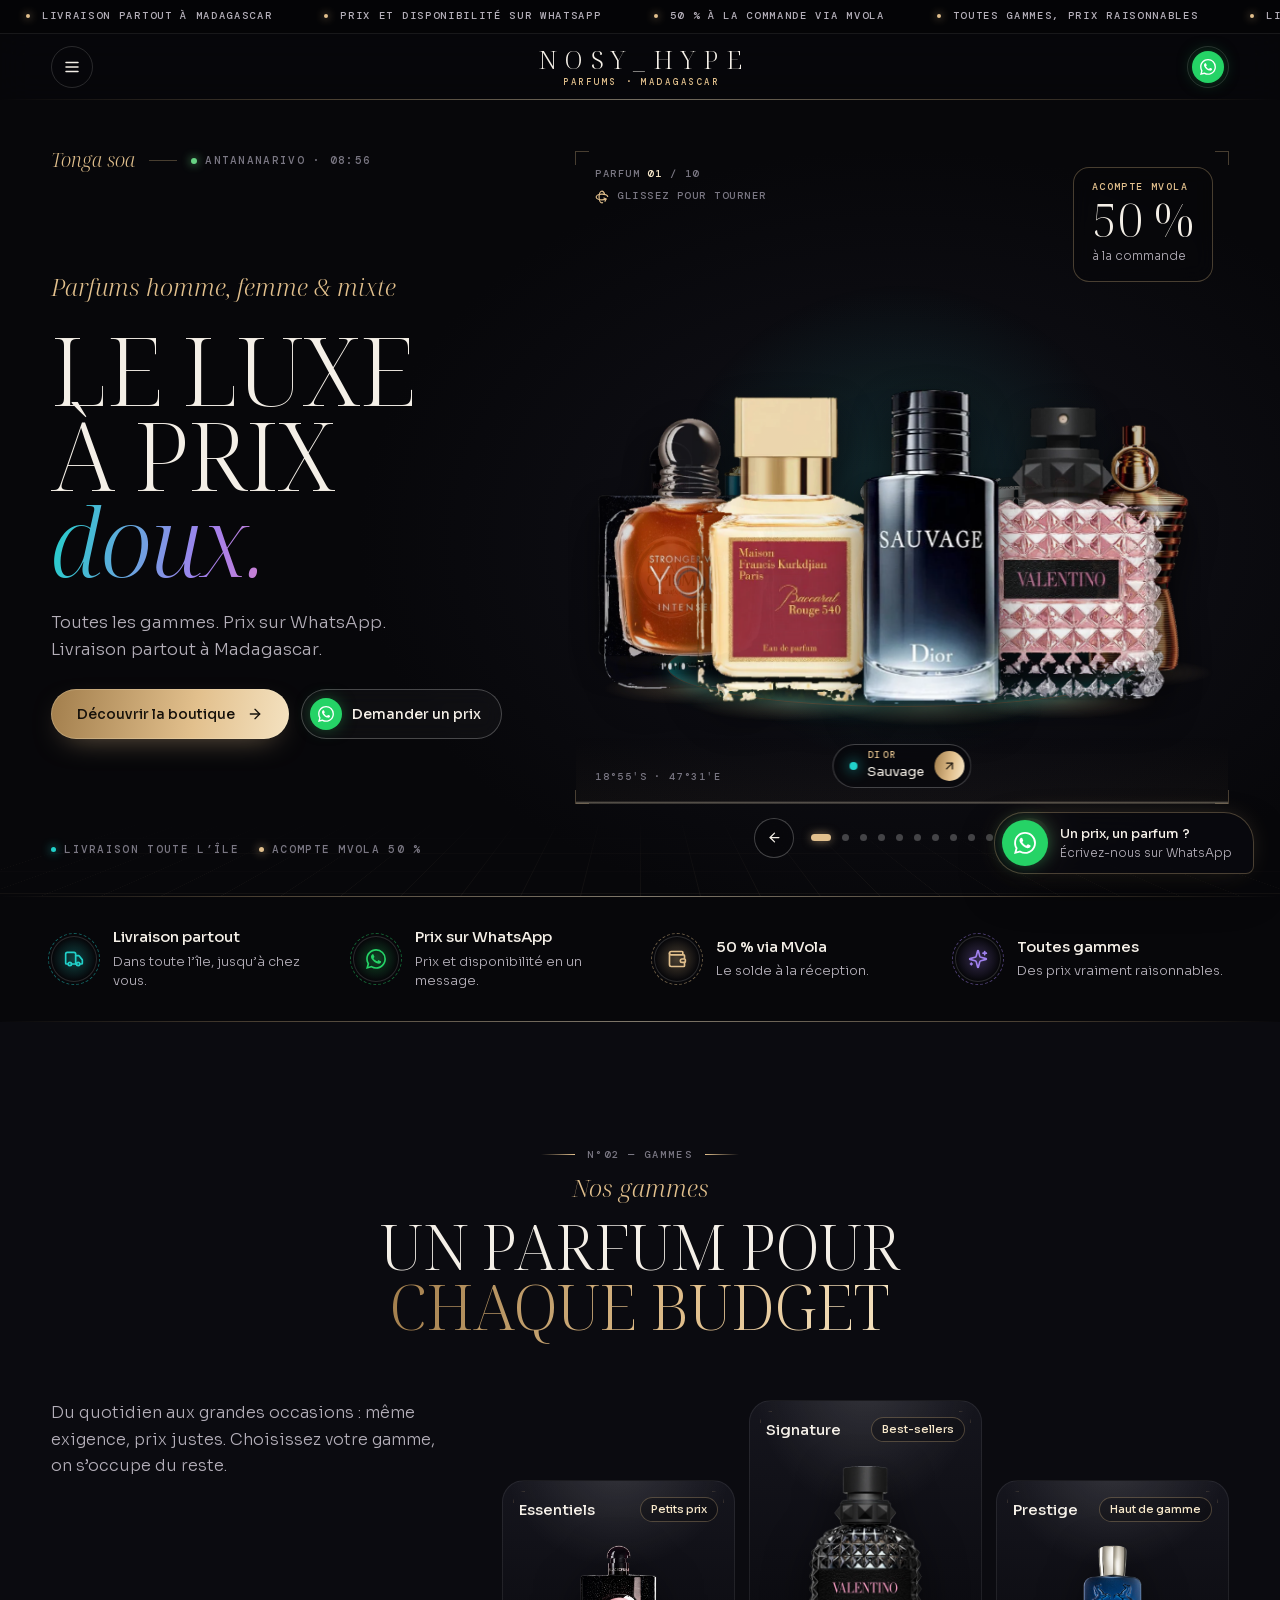
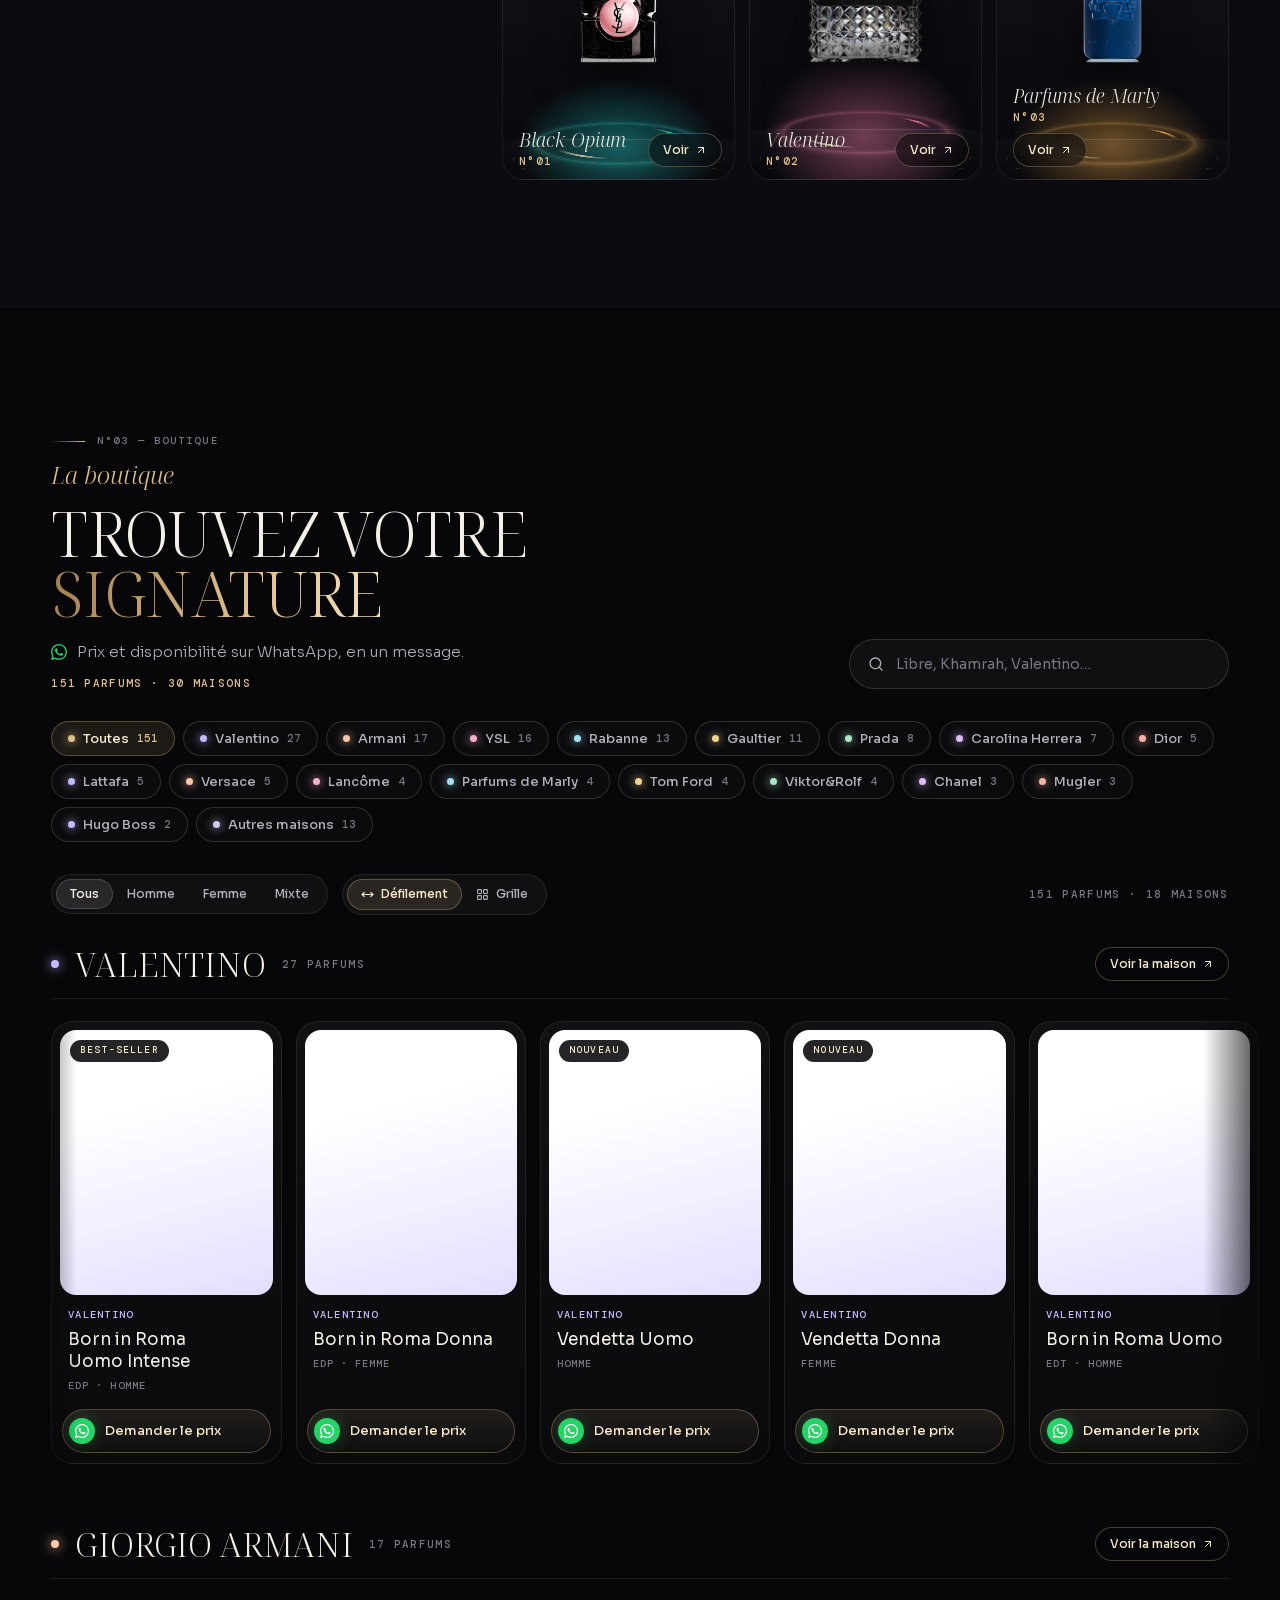
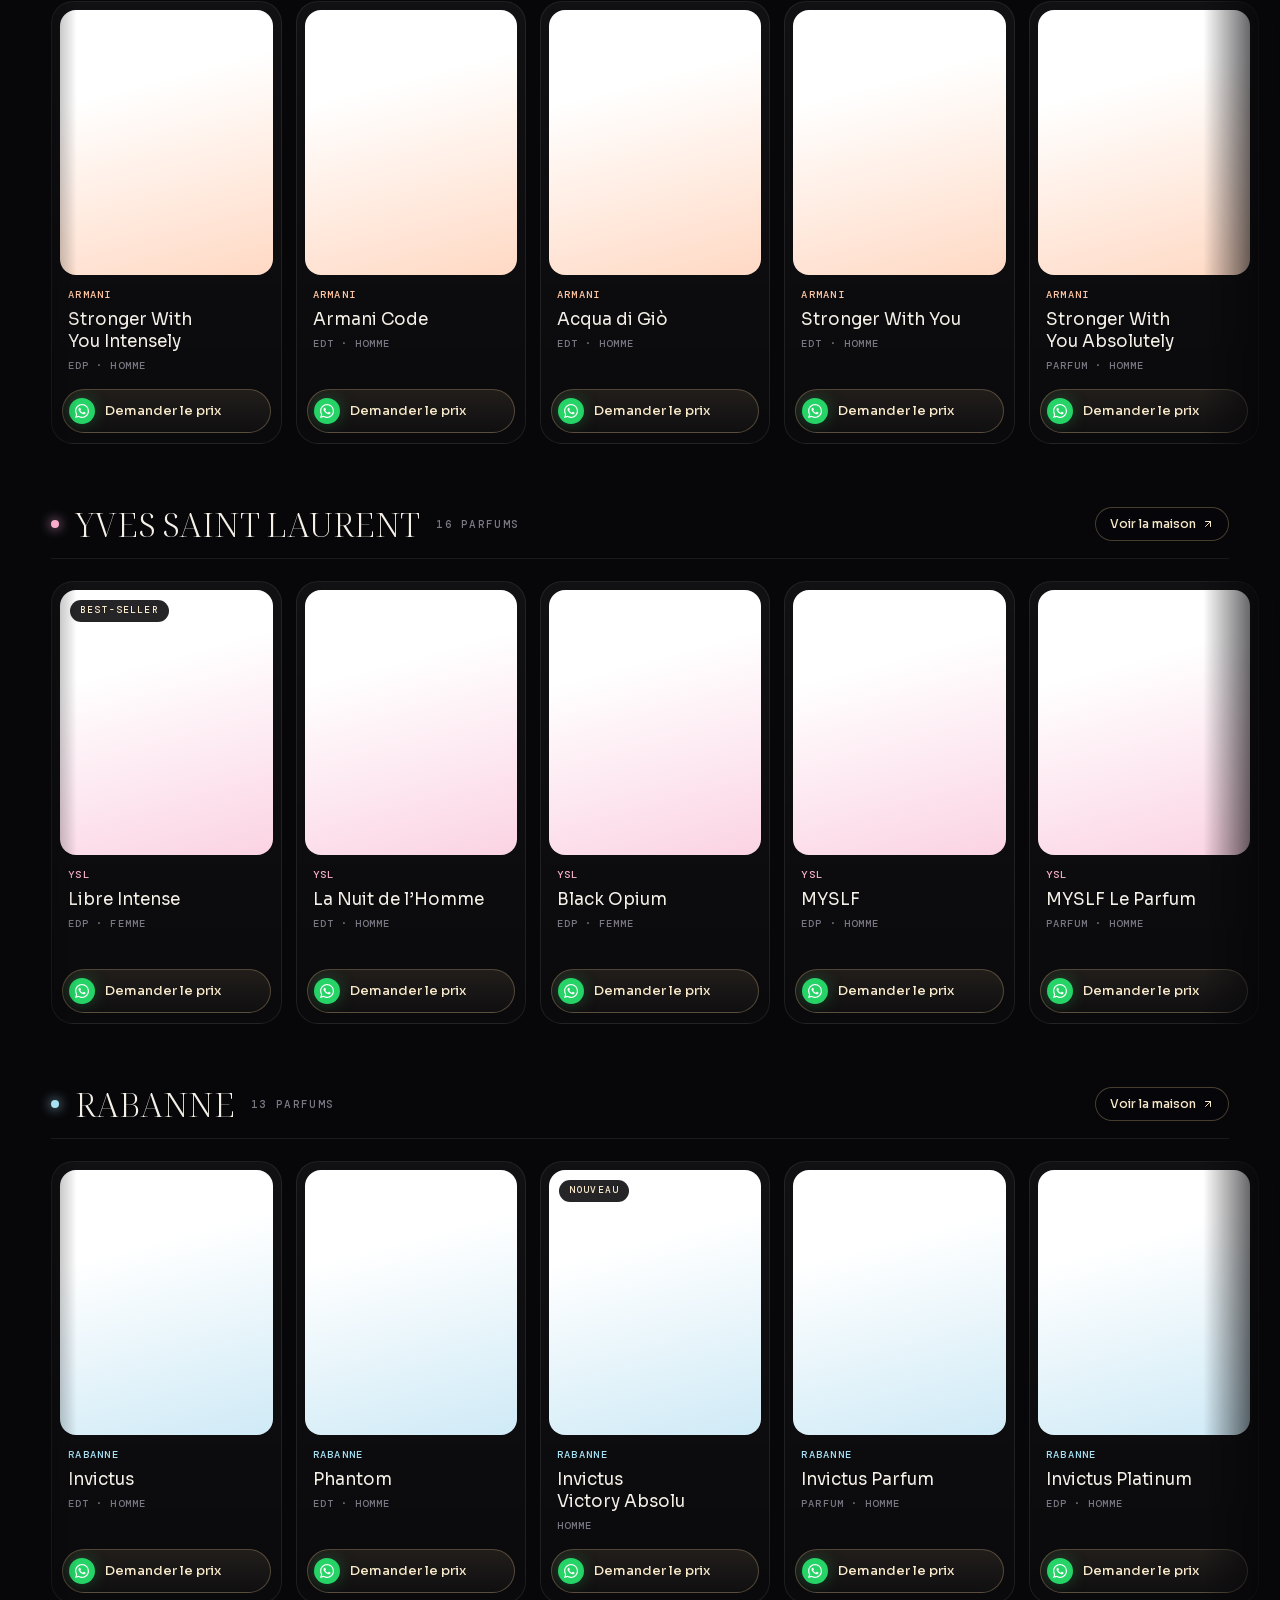
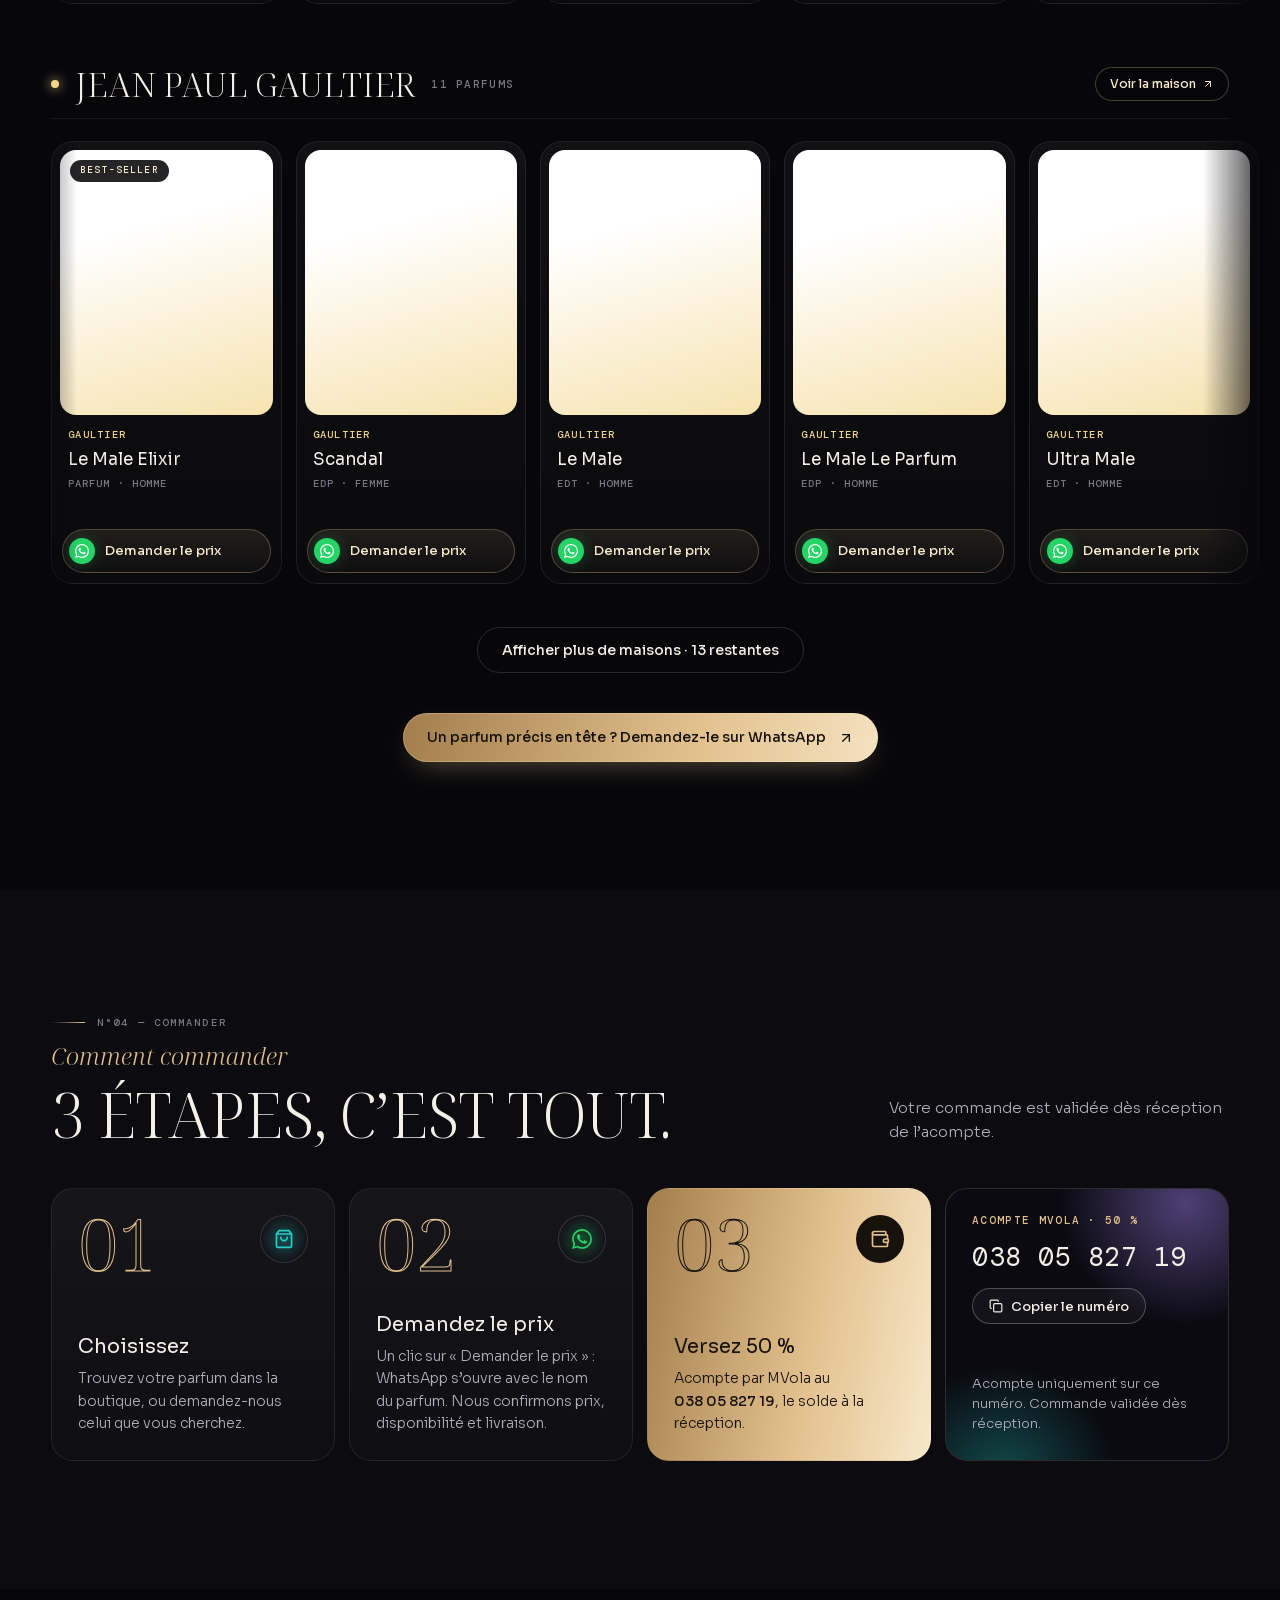
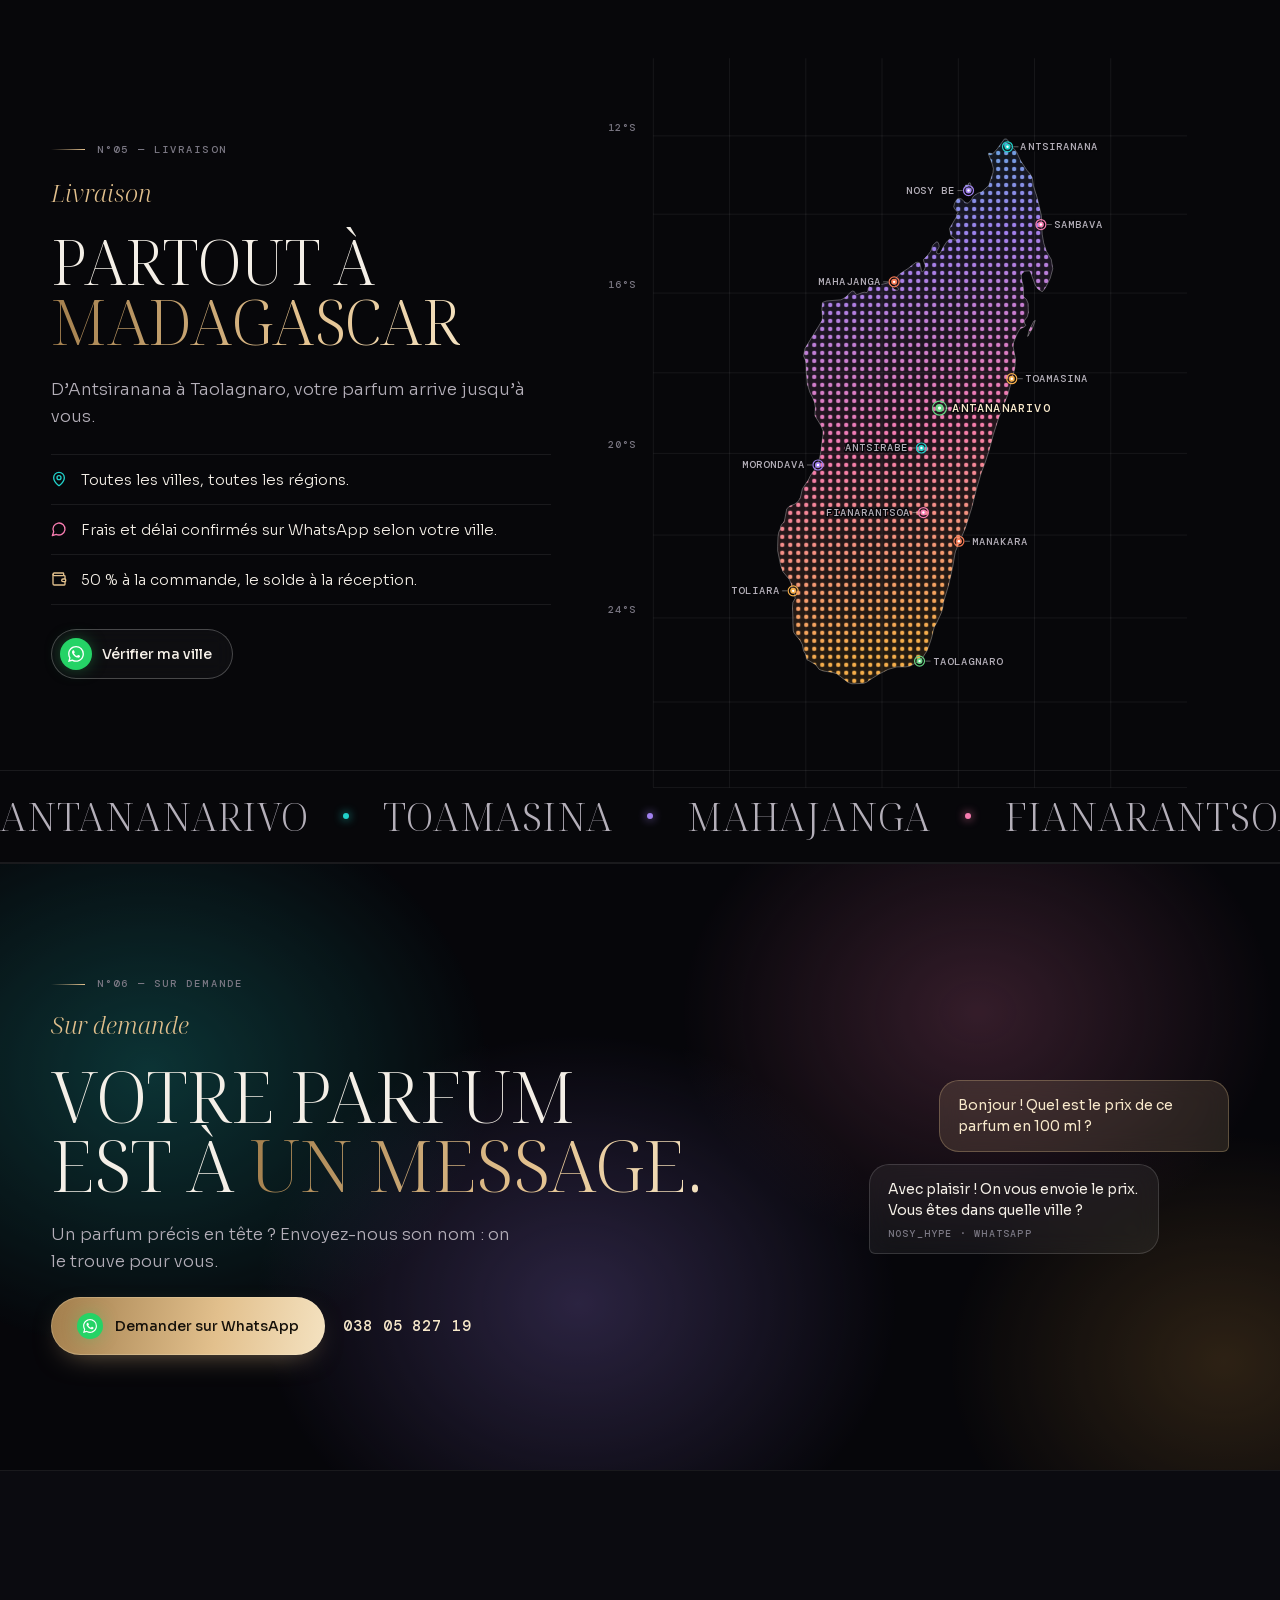
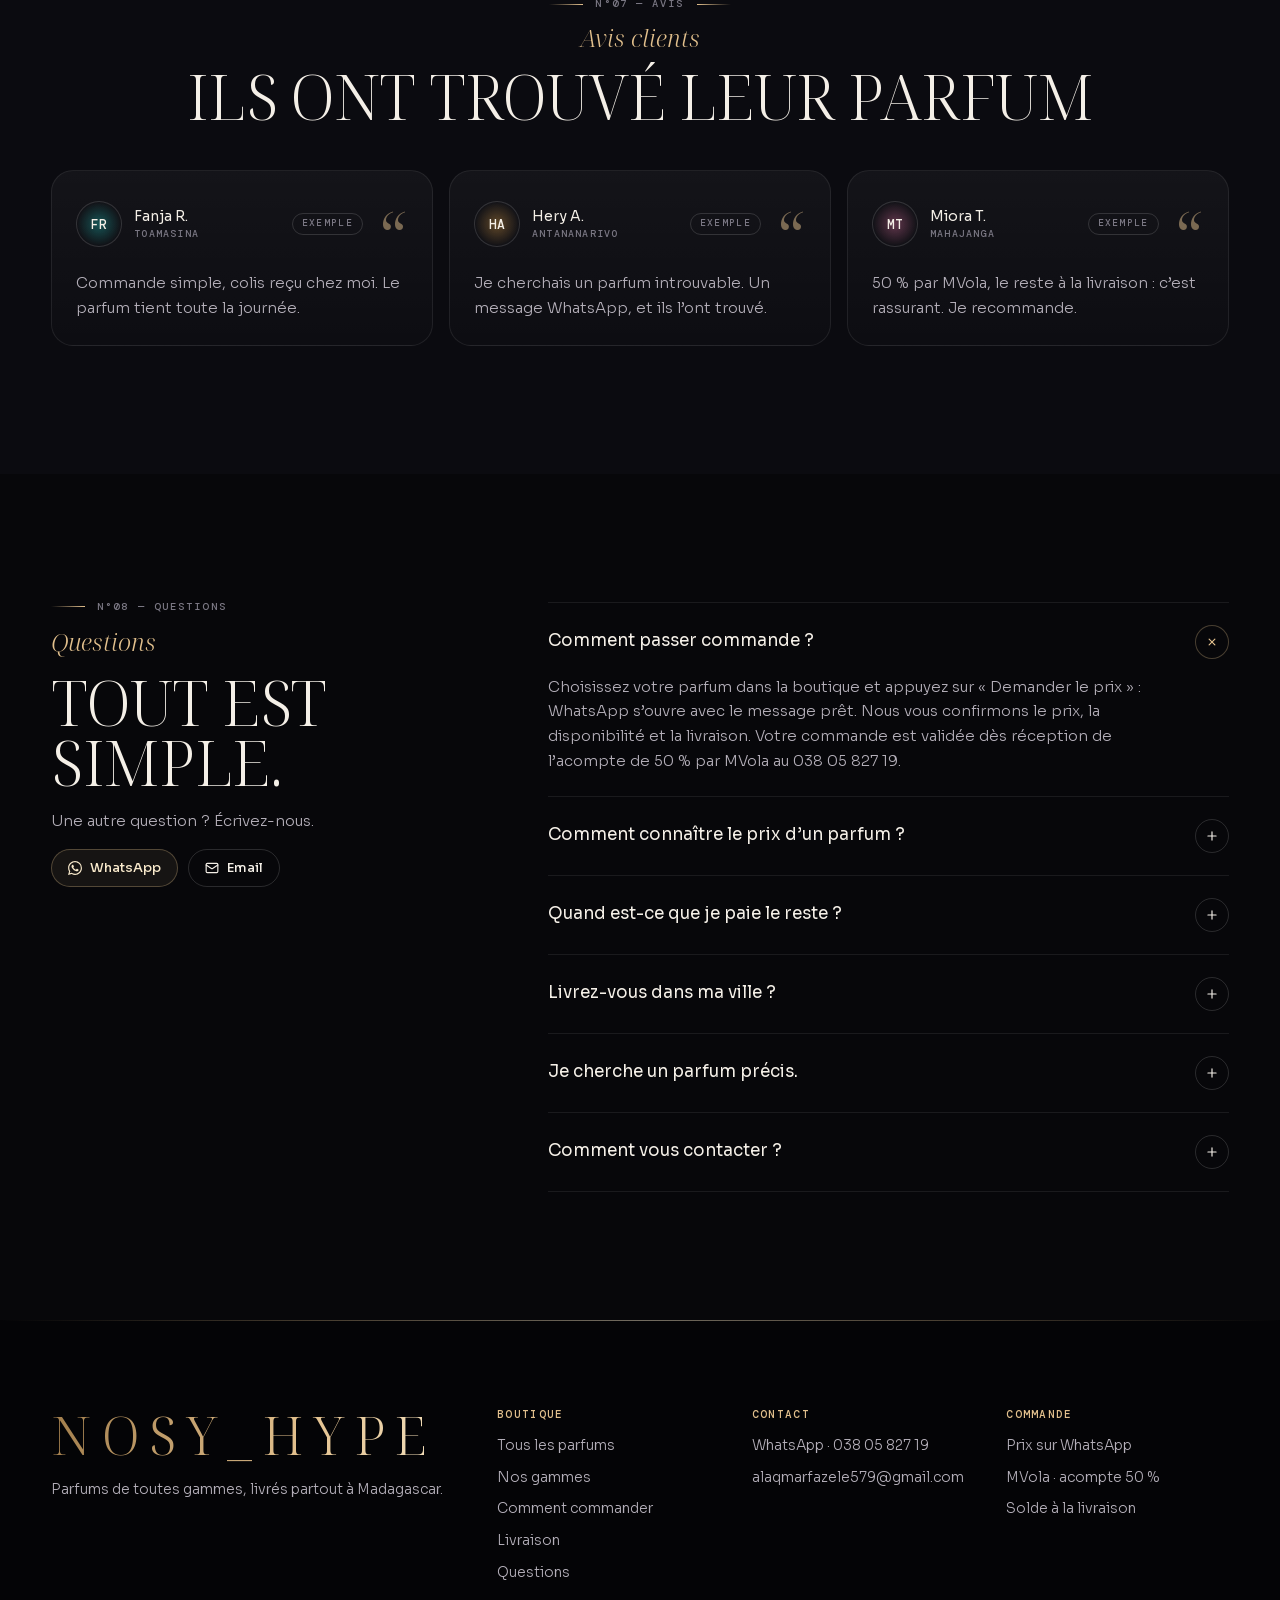
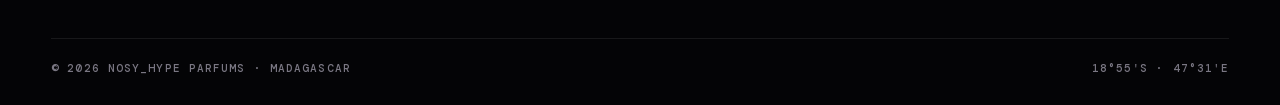
==== commit 471ad6e3: "Home page: rotating ring of real perfume bottles instead of 3D glass bottles The hero stage now show" ====
--- a/index.html
+++ b/index.html
@@ -26,20 +26,10 @@
 <link rel="preload" href="assets/fonts/notoserifdisplay-italic-300.woff2" as="font" type="font/woff2" crossorigin>
 <link rel="preload" href="assets/fonts/sora-normal-300.woff2" as="font" type="font/woff2" crossorigin>
 <link rel="preload" href="assets/fonts/dmmono-normal-500.woff2" as="font" type="font/woff2" crossorigin>
-<link rel="preconnect" href="https://cdn.jsdelivr.net" crossorigin>
 <link rel="preconnect" href="https://fimgs.net">
 <link rel="stylesheet" href="css/styles.css">
 <link rel="stylesheet" href="css/icons.css">
 <link rel="stylesheet" href="css/boutique.css">
-<!-- Empreintes de sécurité de three.js (flacons 3D), vérifiées par les navigateurs récents. -->
-<script type="importmap">
-{
-  "integrity": {
-    "https://cdn.jsdelivr.net/npm/three@0.184.0/build/three.module.min.js": "sha384-35WaVqXNGvw49+RCXk67Ci9ebo55/5+CfirDbAVSG21KV8/7gO4xwIkhA5ZRcUHc",
-    "https://cdn.jsdelivr.net/npm/three@0.184.0/build/three.core.min.js": "sha384-/2vXInuUL2LKgd3n86c5RIzG+YC7vk3zYPTknaEkF2H2sauHtaOrS8swZ+MURxU6"
-  }
-}
-</script>
 </head>
 <body>
 <a class="skip" href="#contenu">Aller au contenu</a>
@@ -87,7 +77,6 @@
 
 
   <section class="hero" id="top" data-hero>
-    <canvas class="hero__canvas" data-hero-canvas role="img" aria-label="Flacons en verre en 3D, un par univers olfactif : glissez pour tourner"></canvas>
     <div class="hero__grid" aria-hidden="true"></div>
     <div class="hero__inner">
       <div class="hero__text">
@@ -115,13 +104,12 @@
         <div class="hero__stage" data-hero-stage>
           <span class="tick tick--tl"></span><span class="tick tick--tr"></span><span class="tick tick--bl"></span><span class="tick tick--br"></span>
           <span class="hero__scan" aria-hidden="true"></span>
-          <div class="hero__static" data-hero-static style="--c:#21D1CA" aria-hidden="true">
-            <span class="hero__glow"></span>
-            <span class="hero__floor"></span>
-            <img class="hero__bottle" data-hero-img src="assets/parfums/eros-hd.webp" alt="" fetchpriority="high">
+          <div class="ring" data-ring role="group" aria-label="Nos parfums en rotation : glissez pour tourner">
+            <span class="ring__glow" aria-hidden="true"></span>
+            <span class="ring__orbit" aria-hidden="true"></span>
           </div>
           <div class="hero__hud">
-            <span>Univers <strong data-u-n>01</strong> / 05</span>
+            <span>Parfum <strong data-ring-idx>01</strong> / <span data-ring-total>10</span></span>
             <span class="hero__hud-row"><span class="i i-rotate-3d"></span>Glissez pour tourner</span>
           </div>
           <span class="hero__coords" aria-hidden="true">18°55′S · 47°31′E</span>
@@ -130,19 +118,16 @@
             <span class="hero__deposit-v">50&nbsp;%</span>
             <span class="hero__deposit-s">à la commande</span>
           </div>
-          <button class="hero__pick" type="button" data-hero-pick style="--c:#21D1CA">
-            <span class="hero__pick-dot"></span><span data-u-label>Parfums frais</span>
+          <a class="hero__pick" href="https://wa.me/261380582719" data-ring-front target="_blank" rel="noopener" style="--c:#E2C08D">
+            <span class="hero__pick-dot"></span>
+            <span class="hero__pick-txt"><span class="hero__pick-brand" data-ring-brand>Dior</span><span class="hero__pick-name" data-ring-name>Sauvage</span></span>
             <span class="hero__pick-go"><span class="i i-arrow-up-right"></span></span>
-          </button>
-        </div>
-        <div class="hero__controls" role="group" aria-label="Univers olfactifs">
-          <button class="round-btn" type="button" data-hero-prev aria-label="Univers précédent"><span class="i i-arrow-left"></span></button>
-          <button class="uchip" type="button" data-u="0" aria-pressed="true"><span class="dot" style="--c:#21D1CA"></span>Frais</button>
-          <button class="uchip" type="button" data-u="1" aria-pressed="false"><span class="dot" style="--c:#F77CB0"></span>Floral</button>
-          <button class="uchip" type="button" data-u="2" aria-pressed="false"><span class="dot" style="--c:#F5AE4B"></span>Oriental</button>
-          <button class="uchip" type="button" data-u="3" aria-pressed="false"><span class="dot" style="--c:#67D283"></span>Boisé</button>
-          <button class="uchip" type="button" data-u="4" aria-pressed="false"><span class="dot" style="--c:#F77C56"></span>Gourmand</button>
-          <button class="round-btn round-btn--gold" type="button" data-hero-next aria-label="Univers suivant"><span class="i i-arrow-right"></span></button>
+          </a>
+        </div>
+        <div class="hero__controls" role="group" aria-label="Parfums en rotation">
+          <button class="round-btn" type="button" data-ring-prev aria-label="Parfum précédent"><span class="i i-arrow-left"></span></button>
+          <div class="ring__dots" data-ring-dots></div>
+          <button class="round-btn round-btn--gold" type="button" data-ring-next aria-label="Parfum suivant"><span class="i i-arrow-right"></span></button>
         </div>
       </div>
     </div>
@@ -431,7 +416,7 @@
 <script src="js/parfums.js"></script>
 <script src="js/app.js"></script>
 <script src="js/boutique.js"></script>
+<script src="js/anneau.js"></script>
 <script src="js/carte.js"></script>
-<script type="module" async src="js/hero3d.js"></script>
 </body>
 </html>
--- a/css/styles.css
+++ b/css/styles.css
@@ -251,6 +251,30 @@
 .hero__bottle { position: relative; height: 80%; max-height: 400px; width: auto; max-width: 64%; object-fit: contain; filter: drop-shadow(0 24px 30px rgba(0, 0, 0, .6)); animation: bob 6s ease-in-out infinite; transition: opacity .3s var(--ease), transform .3s var(--ease); }
 .hero__bottle.is-out { opacity: 0; transform: translateY(10px) scale(.97); }
 @keyframes bob { 50% { translate: 0 -10px; } }
+
+/* Anneau de vrais flacons : il tourne tout seul, on le fait tourner au doigt ou à la souris (js/anneau.js). */
+.ring { position: absolute; inset: 0; z-index: 1; pointer-events: auto; touch-action: pan-y; cursor: grab; -webkit-user-select: none; user-select: none; }
+.ring.is-drag { cursor: grabbing; }
+.ring__glow { position: absolute; left: var(--gX, 50%); top: var(--gY, 45%); width: var(--gD, 420px); aspect-ratio: 1; translate: -50% -50%; border-radius: 50%; pointer-events: none;
+  background: radial-gradient(closest-side, color-mix(in srgb, var(--c, #E2C08D) 55%, transparent), transparent); opacity: .3; transition: background .8s var(--ease); }
+.ring__orbit { position: absolute; z-index: 100; left: var(--oL, 20%); top: var(--oT, 70%); width: var(--oW, 60%); height: var(--oH, 60px); border-radius: 50%; pointer-events: none;
+  border: 1px solid rgba(226, 192, 141, .35); box-shadow: 0 0 30px -6px var(--c, #E2C08D) inset, 0 0 24px -8px var(--c, #E2C08D); transition: box-shadow .8s var(--ease); }
+.ring__orb { position: absolute; left: 0; top: 0; width: var(--bw, 190px); height: var(--bh, 260px); transform-origin: 50% 100%; opacity: 0; transition: opacity .8s ease;
+  will-change: transform, opacity; -webkit-tap-highlight-color: transparent; -webkit-user-drag: none; }
+.ring__orb img { position: absolute; inset: 0; width: 100%; height: 100%; object-fit: contain; object-position: 50% 100%; filter: drop-shadow(0 18px 22px rgba(0, 0, 0, .6)); -webkit-user-drag: none; }
+.ring__shadow { position: absolute; left: 6%; right: 6%; bottom: -6%; height: 12%; border-radius: 50%; background: radial-gradient(closest-side, rgba(226, 192, 141, .3), transparent); }
+.ring__orb:focus-visible { outline-offset: 6px; border-radius: 12px; }
+.hero.is-ring .hero__hud-row { visibility: visible; }
+.hero__hud, .hero__coords, .hero__deposit, .hero__pick { z-index: 2; }
+.hero__pick-txt { display: flex; flex-direction: column; gap: 4px; min-width: 0; text-align: left; }
+.hero__pick-brand { font: 500 9.5px/1 var(--mono); letter-spacing: .14em; text-transform: uppercase; color: var(--gold); }
+.hero__pick-name { max-width: 210px; overflow: hidden; text-overflow: ellipsis; font: 400 13px/1.15 var(--sans); }
+.ring__dots { display: flex; align-items: center; padding: 0 4px; }
+.ring__dot { display: grid; place-items: center; width: 18px; height: 28px; padding: 0; border: 0; background: none; transition: width .3s var(--ease); }
+.ring__dot::before { content: ''; width: 7px; height: 7px; border-radius: 999px; background: var(--line-3); transition: width .3s var(--ease), background-color .3s, box-shadow .3s; }
+.ring__dot:hover::before { background: var(--muted); }
+.ring__dot[aria-pressed="true"] { width: 30px; }
+.ring__dot[aria-pressed="true"]::before { width: 20px; background: var(--gold); box-shadow: 0 0 10px rgba(226, 192, 141, .6); }
 
 /* ---------- Barre de réassurance ---------- */
 .trust { position: relative; background: var(--bg); color: var(--text); }
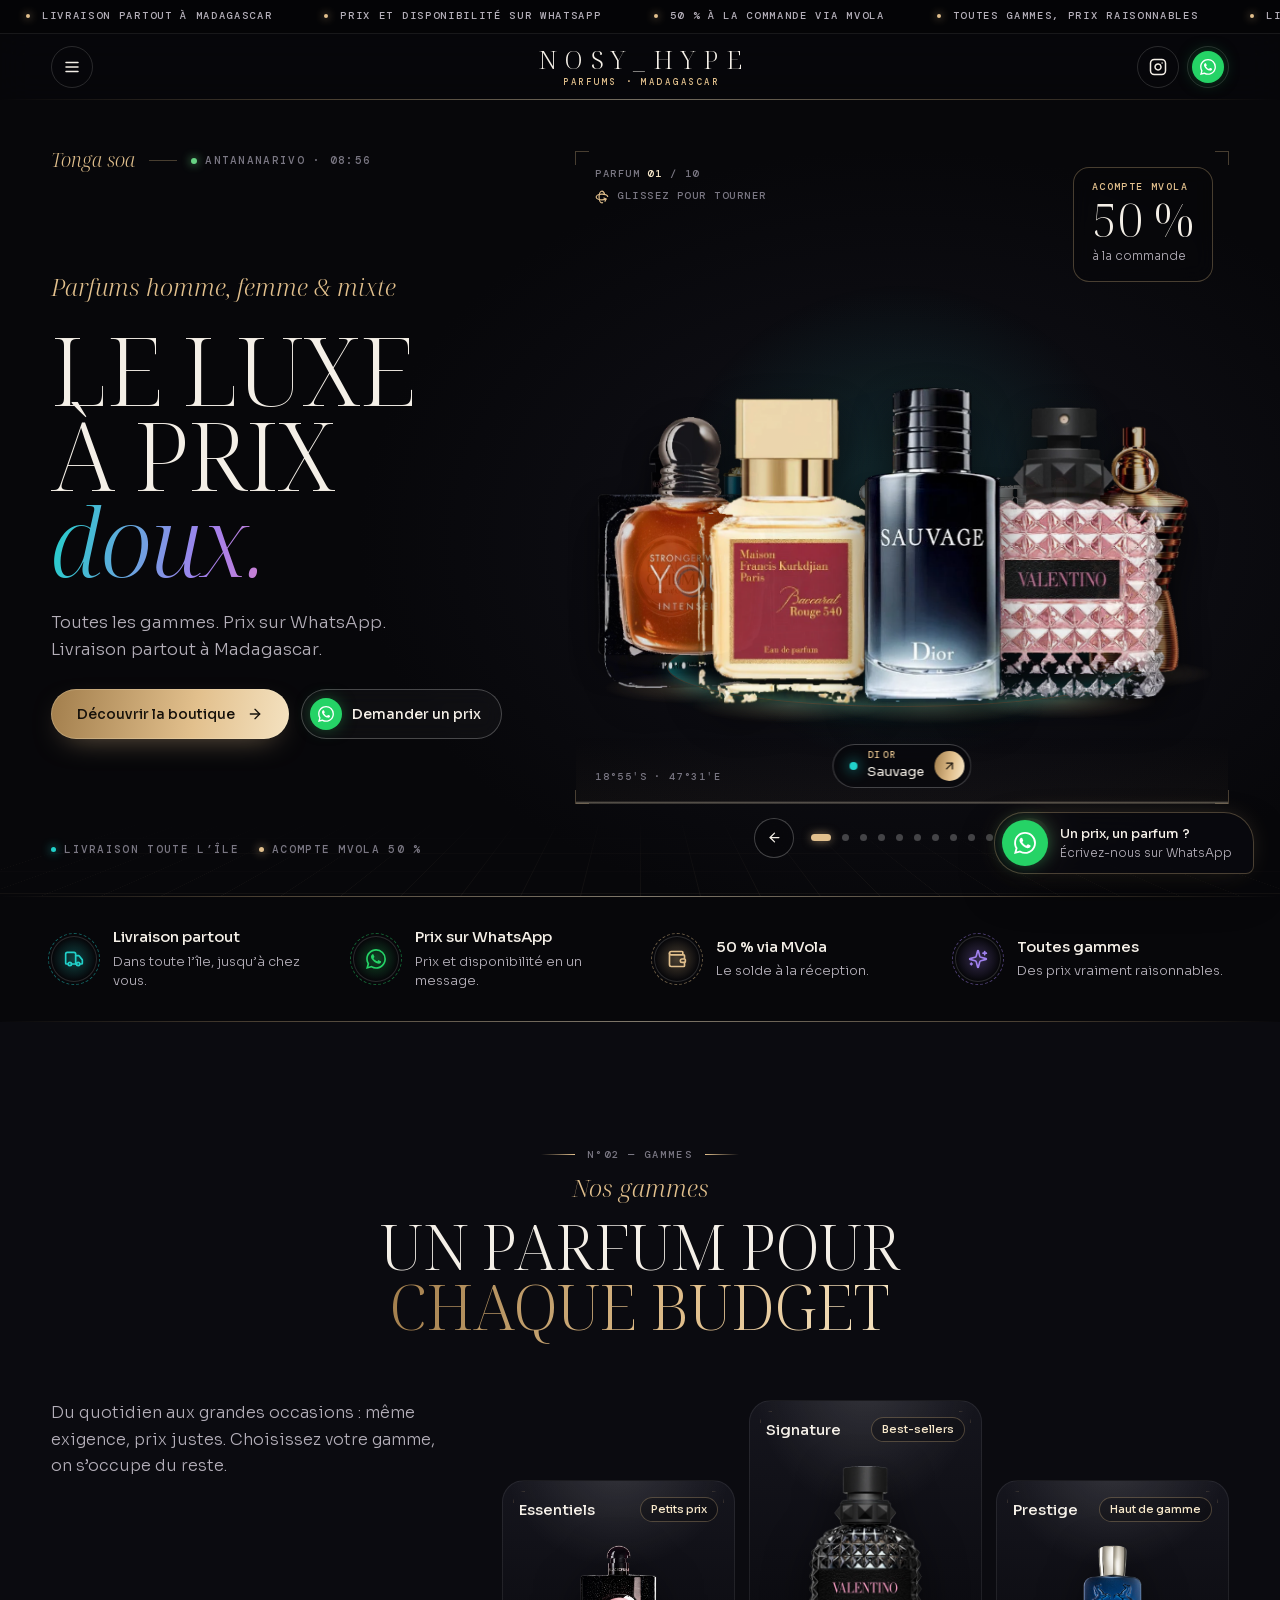
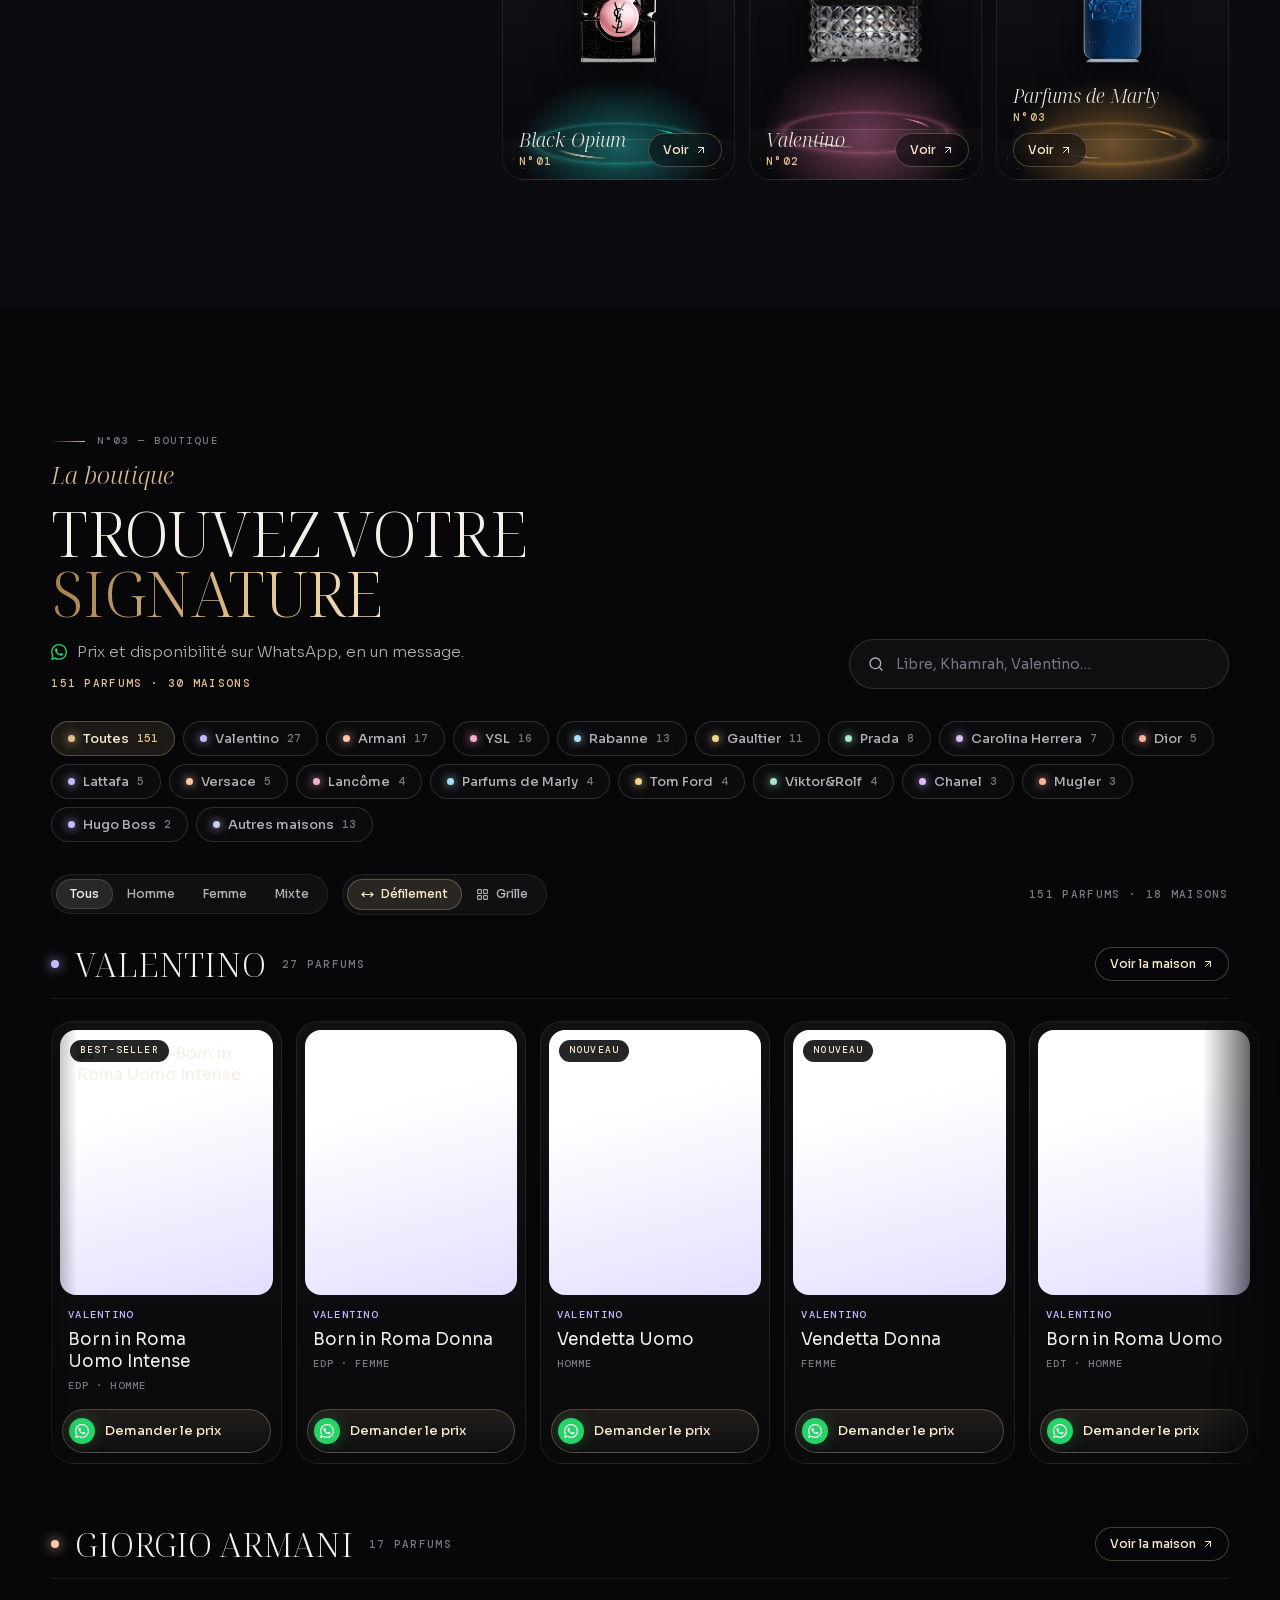
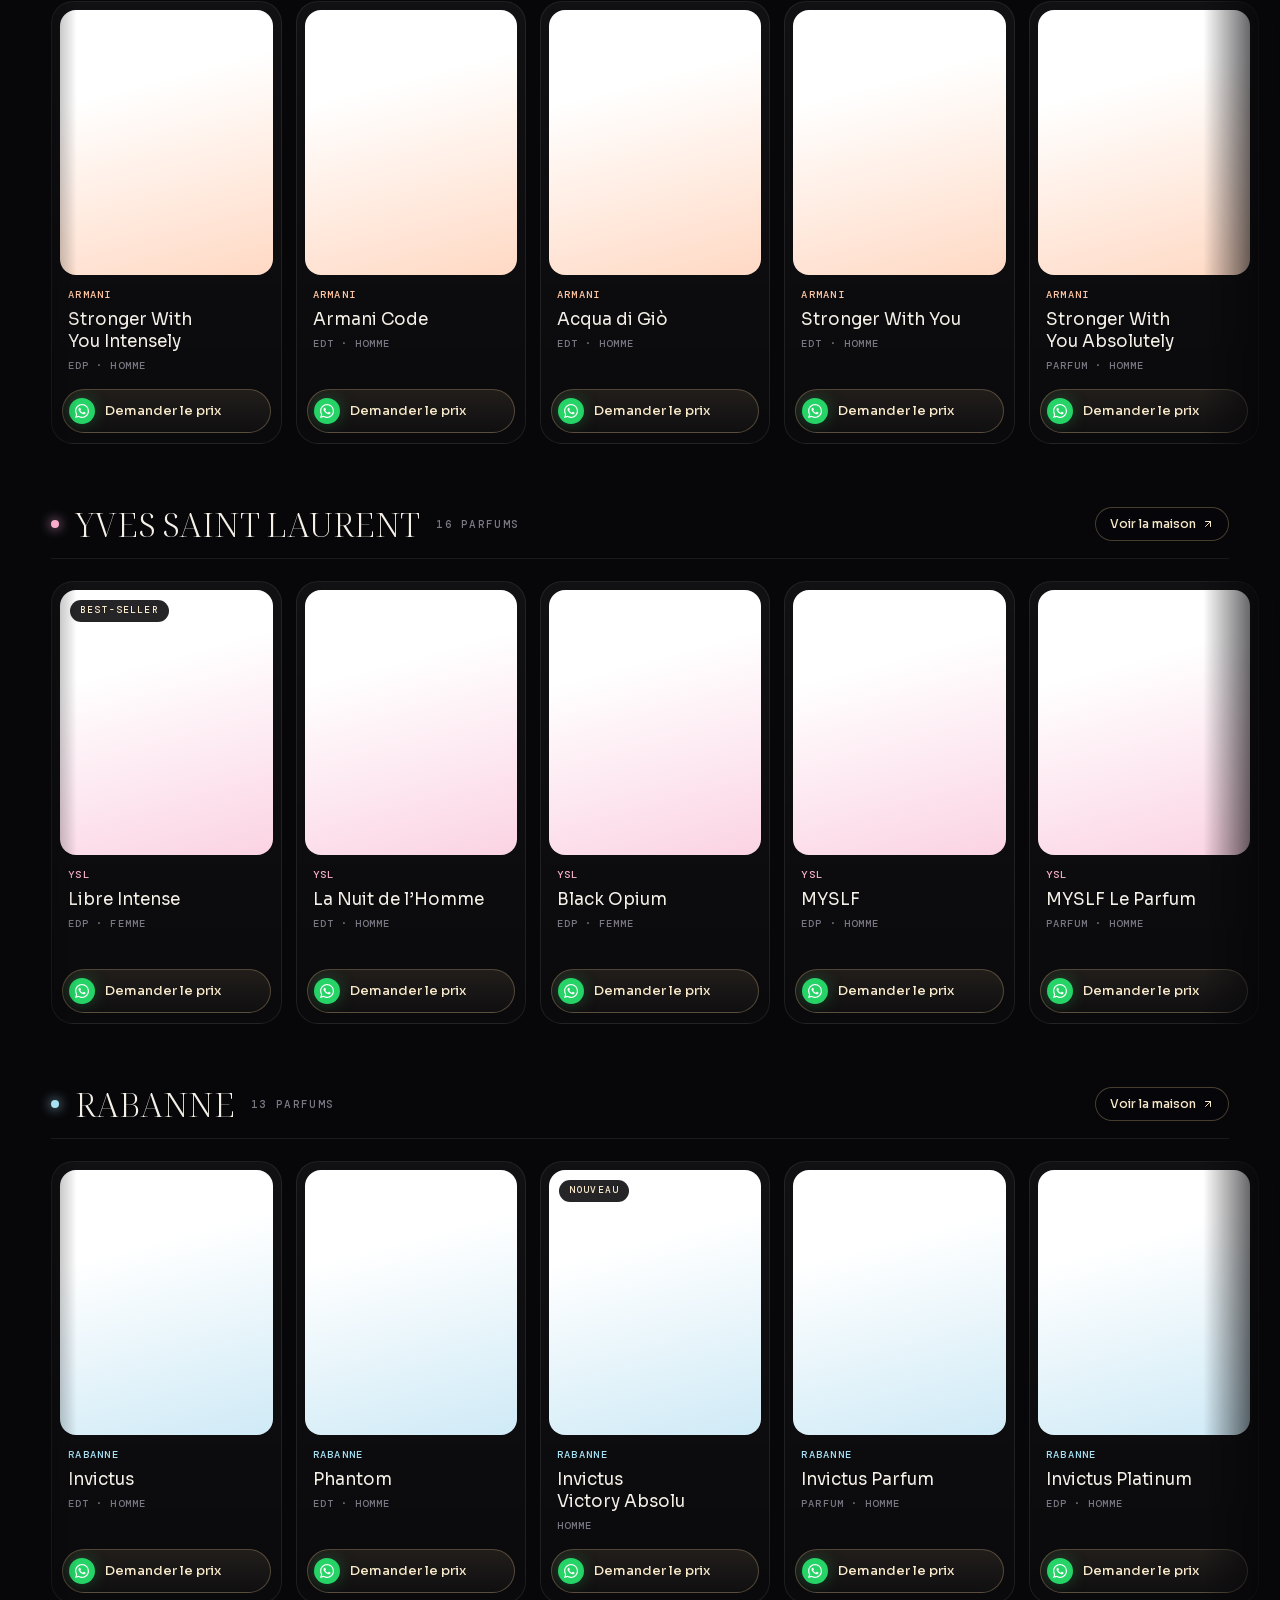
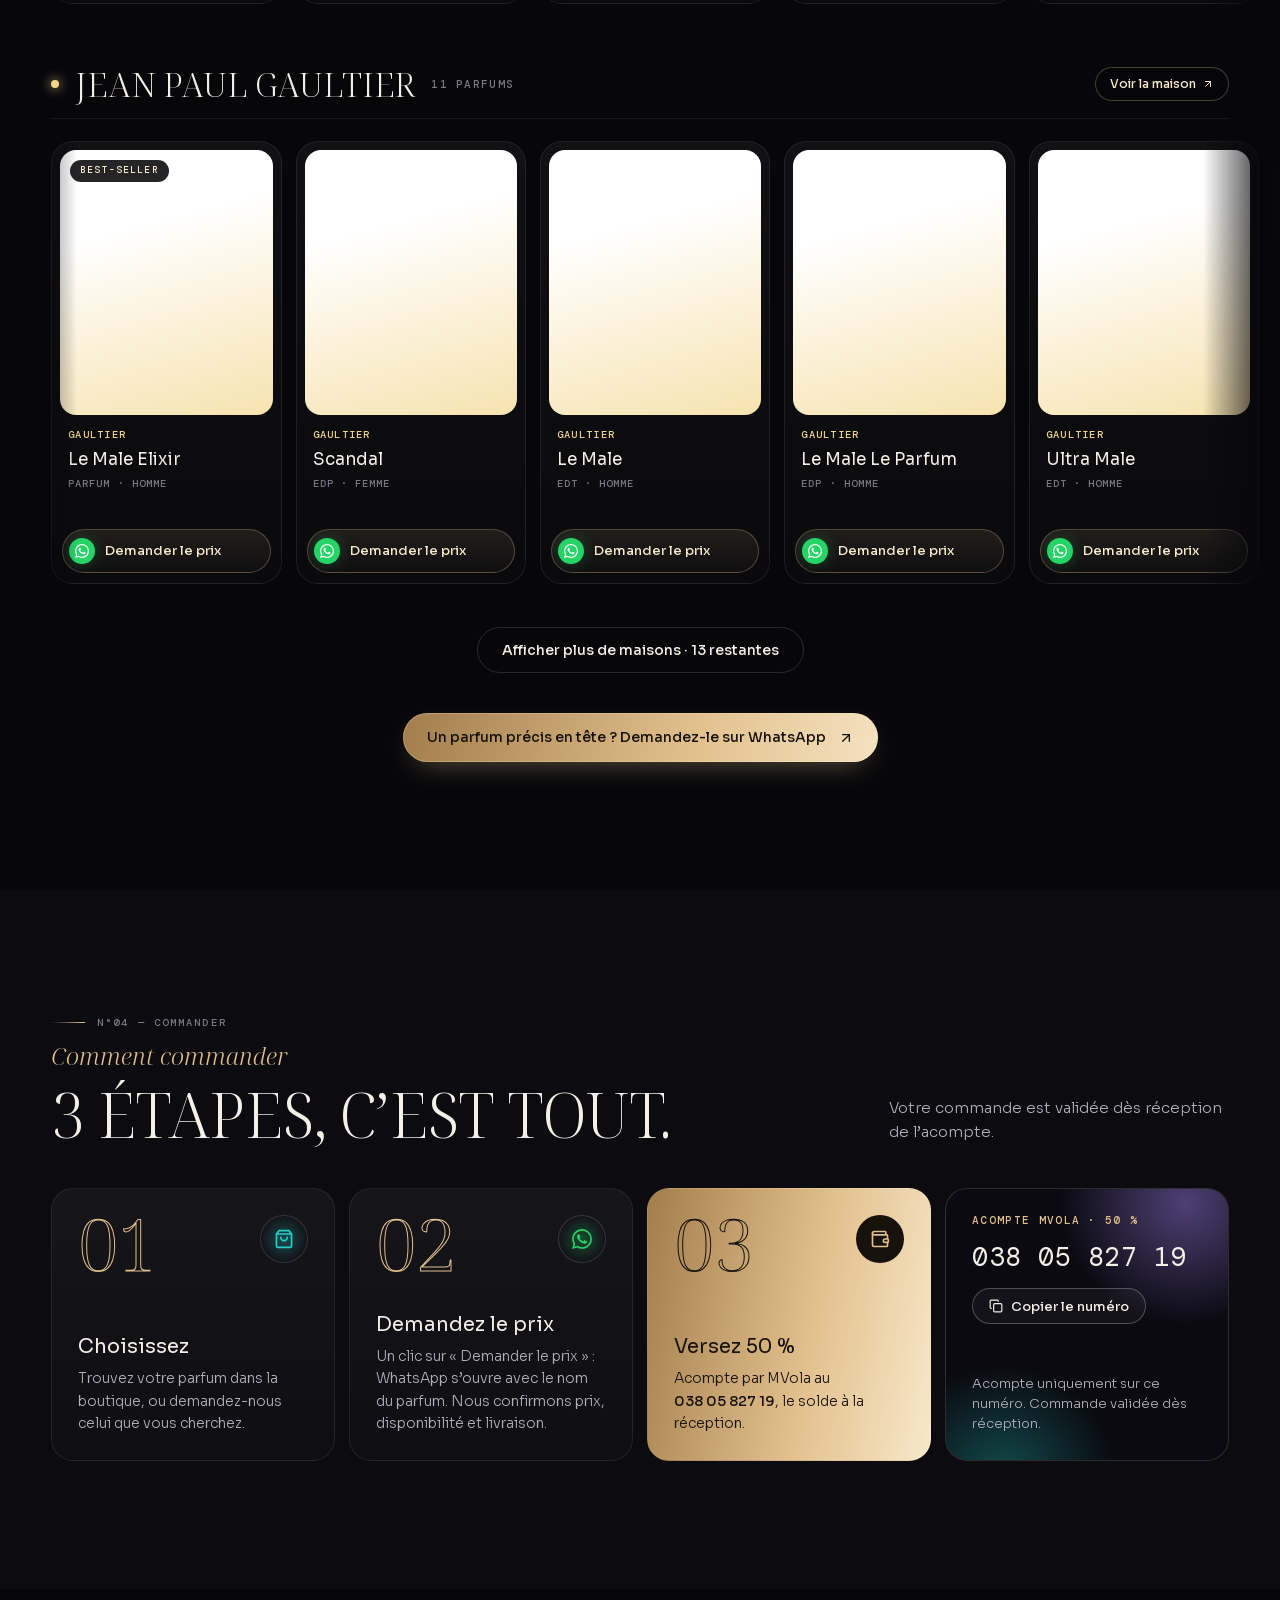
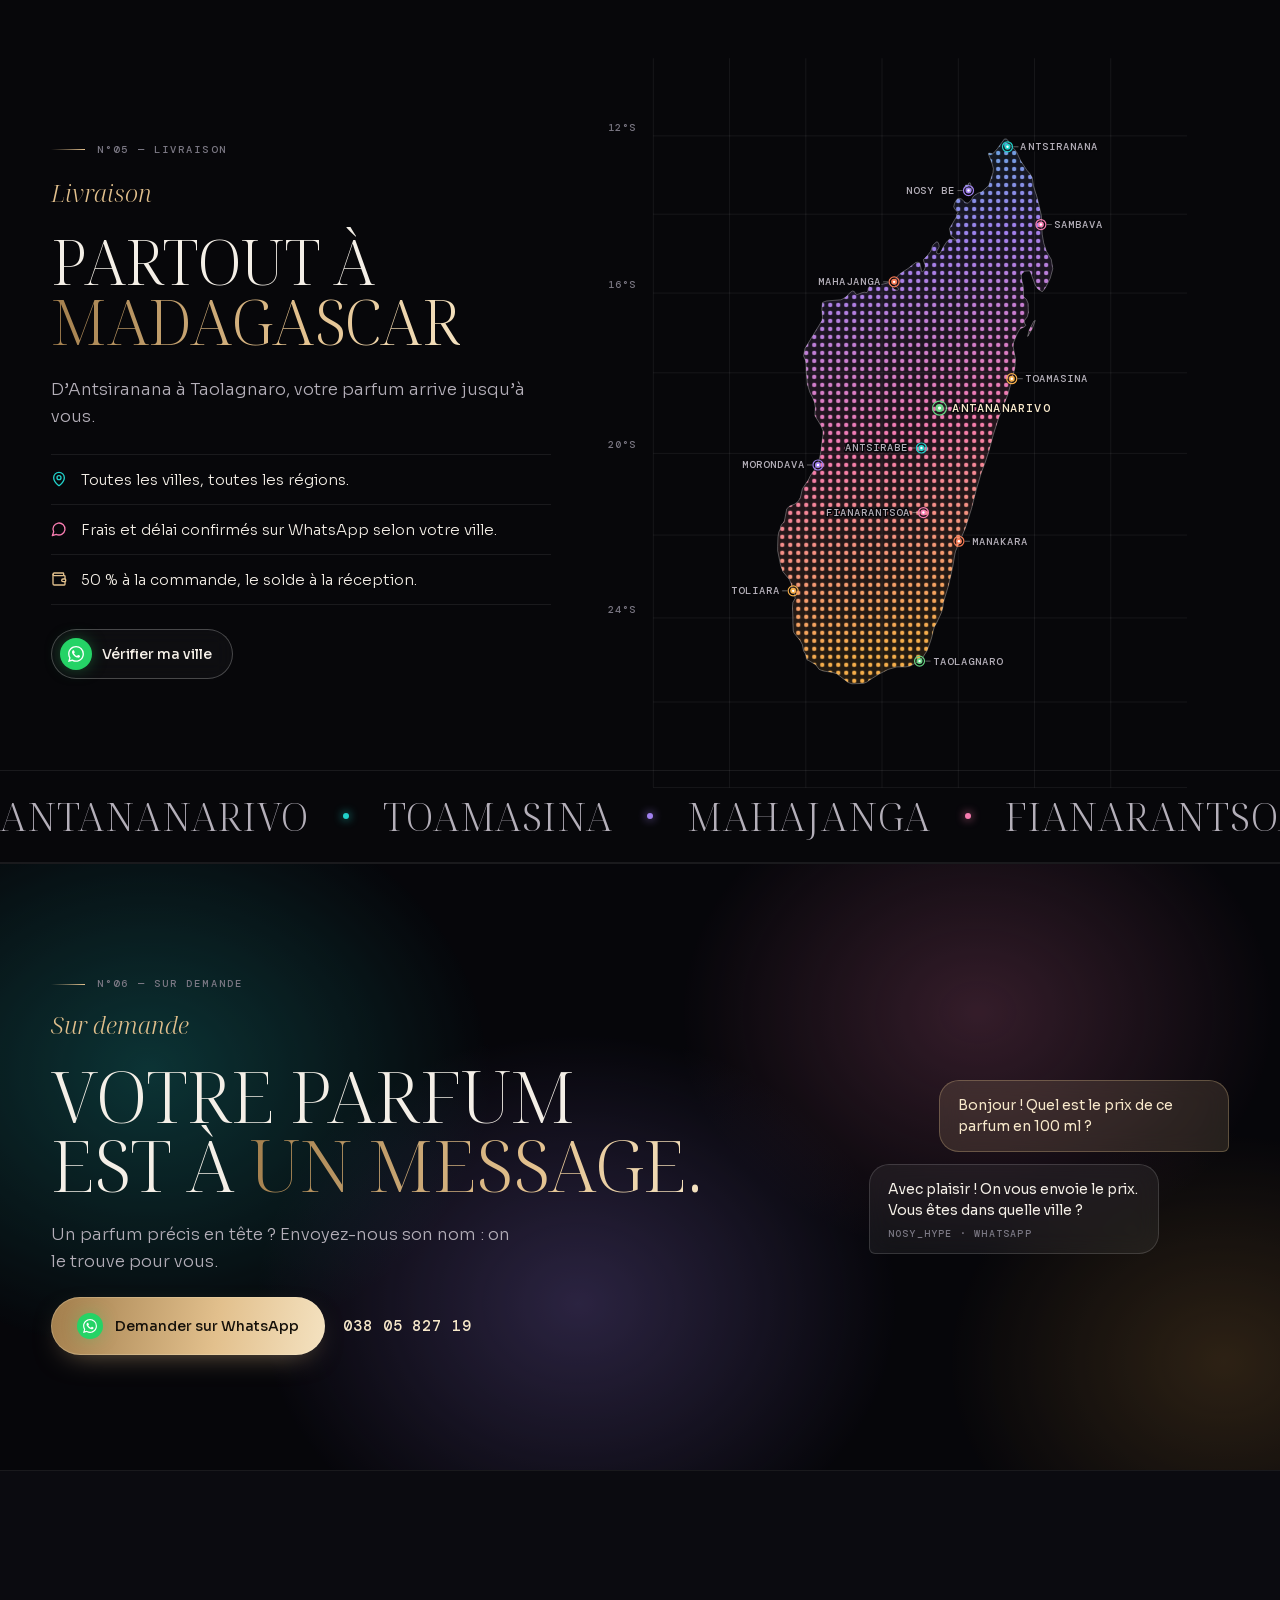
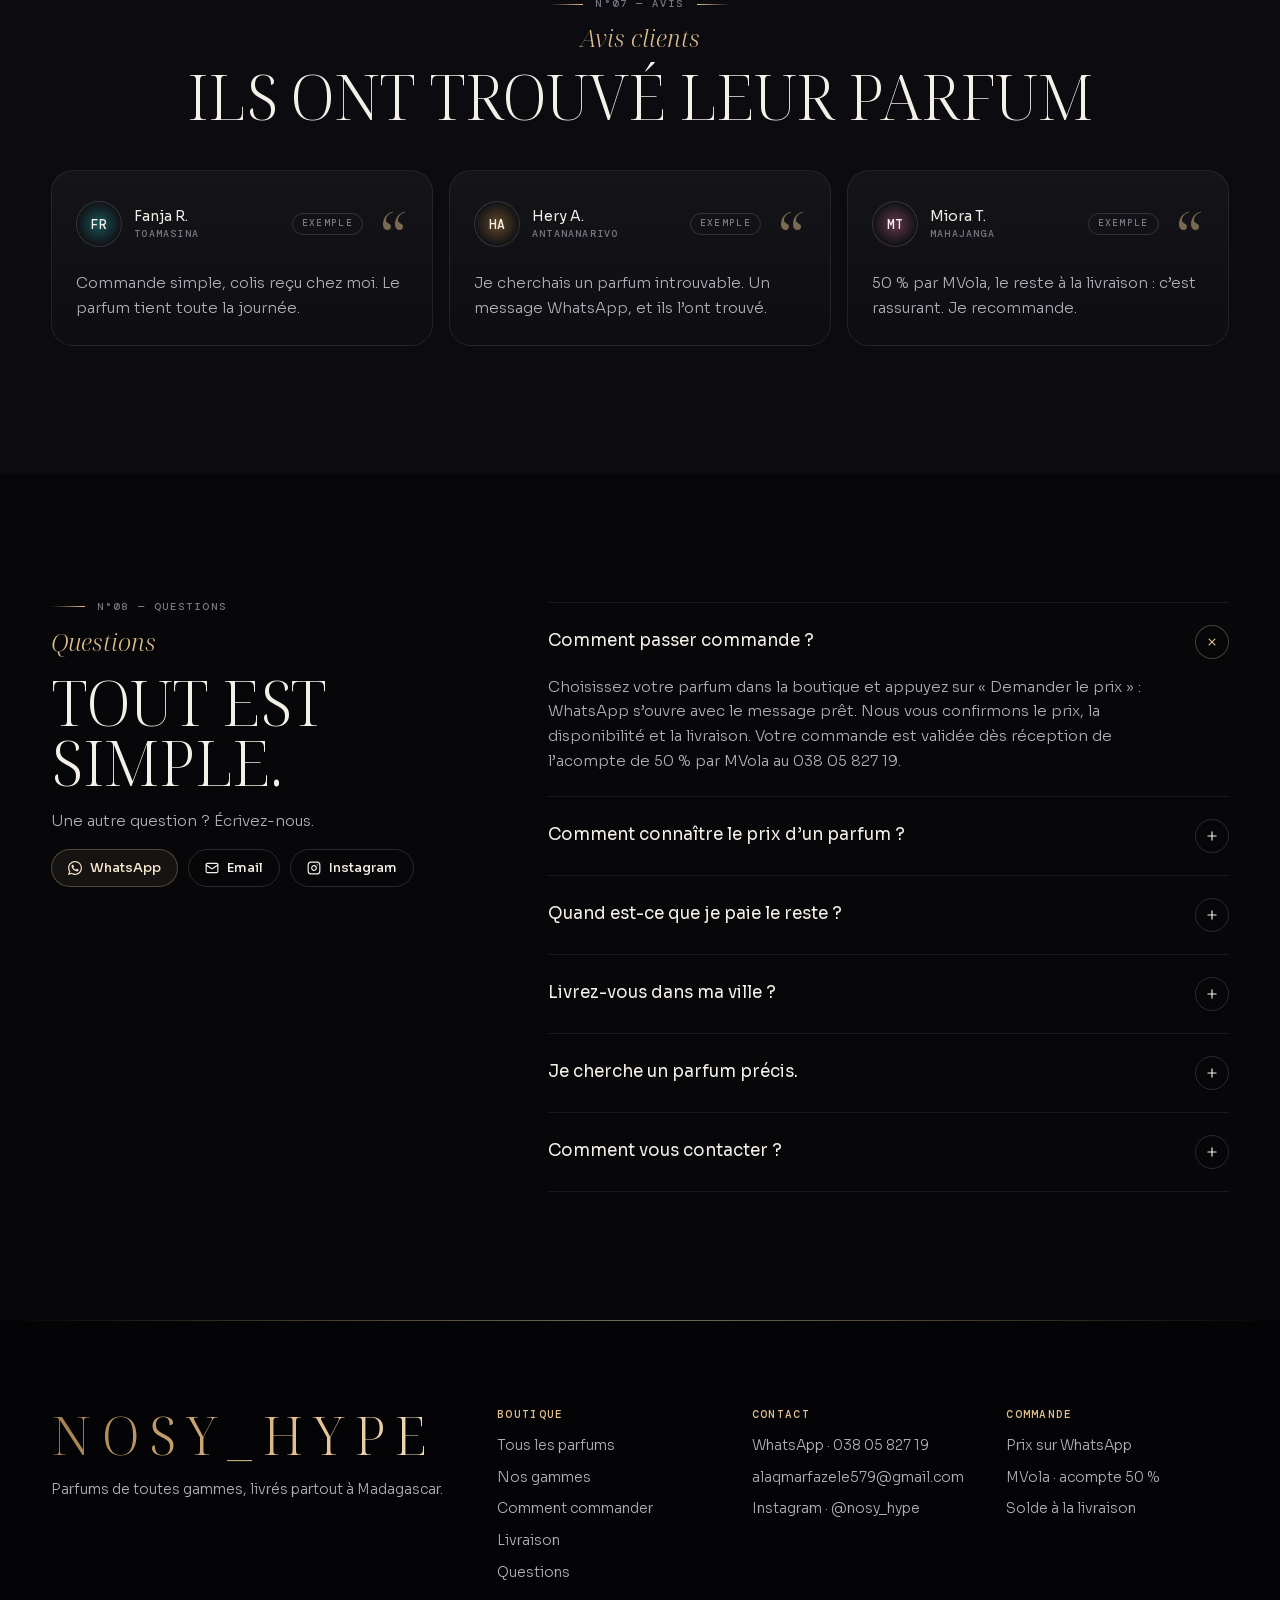
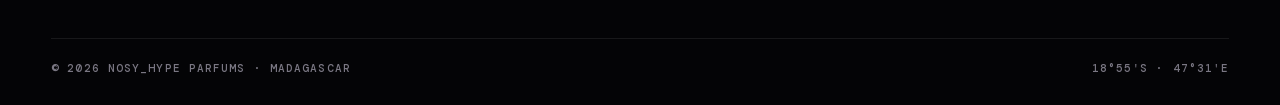
==== commit 7fa48e74: "Add the Instagram page @nosy_hype Instagram link in the header (icon next to WhatsApp), the FAQ cont" ====
--- a/index.html
+++ b/index.html
@@ -59,6 +59,7 @@
       <span class="wordmark__sub">Parfums · Madagascar</span>
     </a>
     <div class="hdr__actions">
+      <a class="icon-btn" href="https://www.instagram.com/nosy_hype/" data-ig target="_blank" rel="noopener" aria-label="Nosy_Hype sur Instagram (@nosy_hype)"><span class="i i-instagram"></span></a>
       <a class="hdr__wa" href="https://wa.me/261380582719" data-wa="hello" target="_blank" rel="noopener" aria-label="Écrire sur WhatsApp au 038 05 827 19">
         <span class="wa-disc"><span class="i i-whatsapp"></span></span><span class="hdr__wa-num">038 05 827 19</span>
       </a>
@@ -337,6 +338,7 @@
         <div class="faq__links">
           <a class="pill pill--gold" href="https://wa.me/261380582719" data-wa="hello" target="_blank" rel="noopener"><span class="i i-whatsapp"></span>WhatsApp</a>
           <a class="pill pill--outline" href="mailto:alaqmarfazele579@gmail.com" data-mail><span class="i i-mail"></span>Email</a>
+          <a class="pill pill--outline" href="https://www.instagram.com/nosy_hype/" data-ig target="_blank" rel="noopener"><span class="i i-instagram"></span>Instagram</a>
         </div>
       </div>
       <div class="faq__list">
@@ -362,7 +364,7 @@
         </details>
         <details class="faq__item" name="faq">
           <summary>Comment vous contacter&nbsp;?<span class="faq__plus" aria-hidden="true"><span class="i i-plus"></span></span></summary>
-          <p>Sur WhatsApp au 038&nbsp;05&nbsp;827&nbsp;19, ou par email à alaqmarfazele579@gmail.com.</p>
+          <p>Sur WhatsApp au 038&nbsp;05&nbsp;827&nbsp;19, par email à alaqmarfazele579@gmail.com, ou sur Instagram&nbsp;: <a class="faq__link" href="https://www.instagram.com/nosy_hype/" data-ig target="_blank" rel="noopener">@nosy_hype</a>.</p>
         </details>
       </div>
     </div>
@@ -390,6 +392,7 @@
           <h3 class="label">Contact</h3>
           <a href="https://wa.me/261380582719" data-wa="hello" target="_blank" rel="noopener">WhatsApp · 038 05 827 19</a>
           <a class="footer__mail" href="mailto:alaqmarfazele579@gmail.com" data-mail>alaqmarfazele579@gmail.com</a>
+          <a href="https://www.instagram.com/nosy_hype/" data-ig target="_blank" rel="noopener">Instagram · @nosy_hype</a>
         </div>
         <div class="footer__col">
           <h3 class="label">Commande</h3>
--- a/css/styles.css
+++ b/css/styles.css
@@ -525,6 +525,8 @@
 .faq__item summary:hover .faq__plus { border-color: var(--gold); color: var(--gold); }
 .faq__item[open] .faq__plus { transform: rotate(45deg); border-color: var(--gold-line); color: var(--gold); }
 .faq__item p { margin: -6px 0 22px; max-width: 620px; font: 300 15px/1.65 var(--sans); color: var(--muted); }
+.faq__link { color: var(--gold-hi); text-decoration: underline; text-underline-offset: 3px; }
+.faq__link:hover { color: var(--gold); }
 
 /* ---------- Champs de formulaire ---------- */
 .field { position: relative; display: flex; flex-direction: column; gap: 8px; font: 500 12px/1 var(--sans); color: var(--muted); }
--- a/css/icons.css
+++ b/css/icons.css
@@ -28,3 +28,4 @@
 .i-x{--i:url("data:image/svg+xml,%3Csvg xmlns='http://www.w3.org/2000/svg' viewBox='0 0 24 24' fill='none' stroke='currentColor' stroke-width='2' stroke-linecap='round' stroke-linejoin='round'%3E%3Cpath d='M18 6 6 18'%3E%3C/path%3E%3Cpath d='m6 6 12 12'%3E%3C/path%3E%3C/svg%3E")}
 .i-layout-grid{--i:url("data:image/svg+xml,%3Csvg xmlns='http://www.w3.org/2000/svg' viewBox='0 0 24 24' fill='none' stroke='currentColor' stroke-width='2' stroke-linecap='round' stroke-linejoin='round'%3E%3Crect width='7' height='7' x='3' y='3' rx='1'%3E%3C/rect%3E%3Crect width='7' height='7' x='14' y='3' rx='1'%3E%3C/rect%3E%3Crect width='7' height='7' x='14' y='14' rx='1'%3E%3C/rect%3E%3Crect width='7' height='7' x='3' y='14' rx='1'%3E%3C/rect%3E%3C/svg%3E")}
 .i-move-horizontal{--i:url("data:image/svg+xml,%3Csvg xmlns='http://www.w3.org/2000/svg' viewBox='0 0 24 24' fill='none' stroke='currentColor' stroke-width='2' stroke-linecap='round' stroke-linejoin='round'%3E%3Cpath d='m18 8 4 4-4 4'%3E%3C/path%3E%3Cpath d='M2 12h20'%3E%3C/path%3E%3Cpath d='m6 8-4 4 4 4'%3E%3C/path%3E%3C/svg%3E")}
+.i-instagram{--i:url("data:image/svg+xml,%3Csvg xmlns='http://www.w3.org/2000/svg' viewBox='0 0 24 24' fill='none' stroke='currentColor' stroke-width='2' stroke-linecap='round' stroke-linejoin='round'%3E%3Crect width='20' height='20' x='2' y='2' rx='5' ry='5'%3E%3C/rect%3E%3Cpath d='M16 11.37A4 4 0 1 1 12.63 8 4 4 0 0 1 16 11.37z'%3E%3C/path%3E%3Cline x1='17.5' x2='17.51' y1='6.5' y2='6.5'%3E%3C/line%3E%3C/svg%3E")}
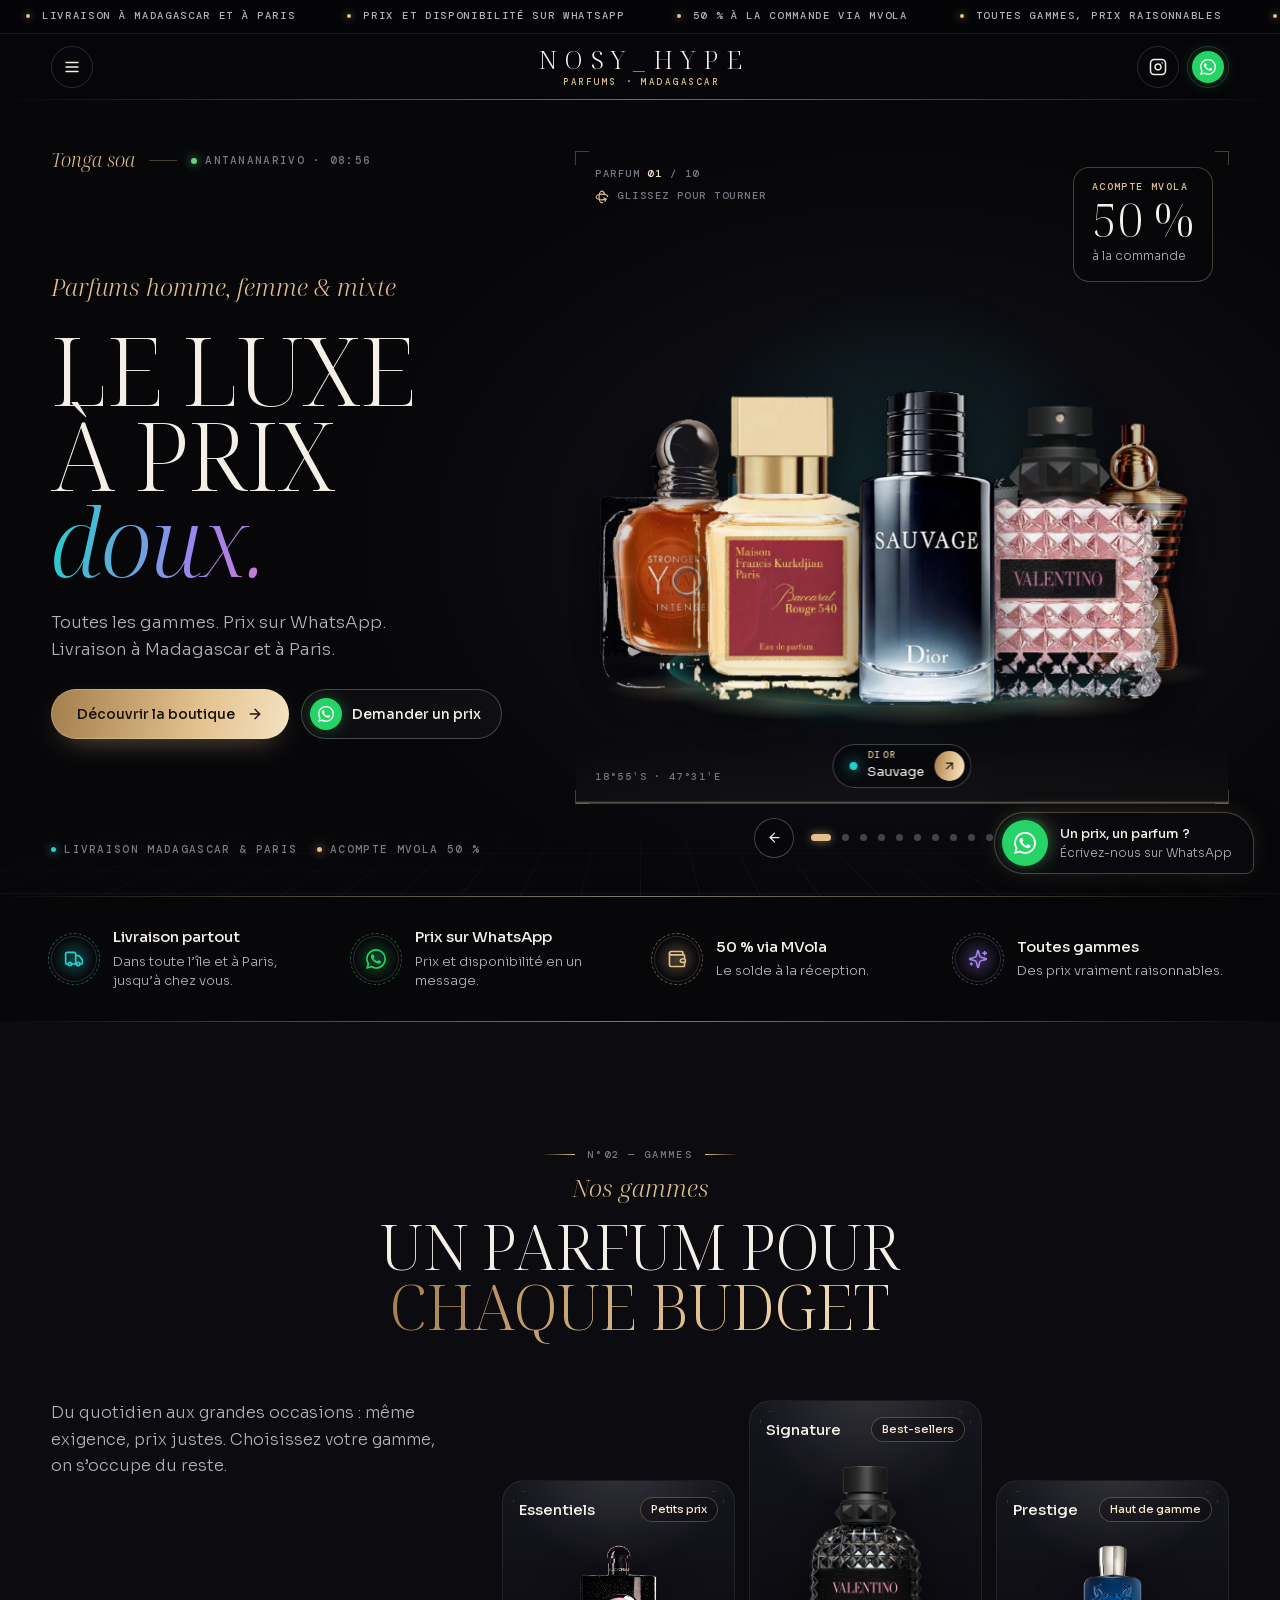
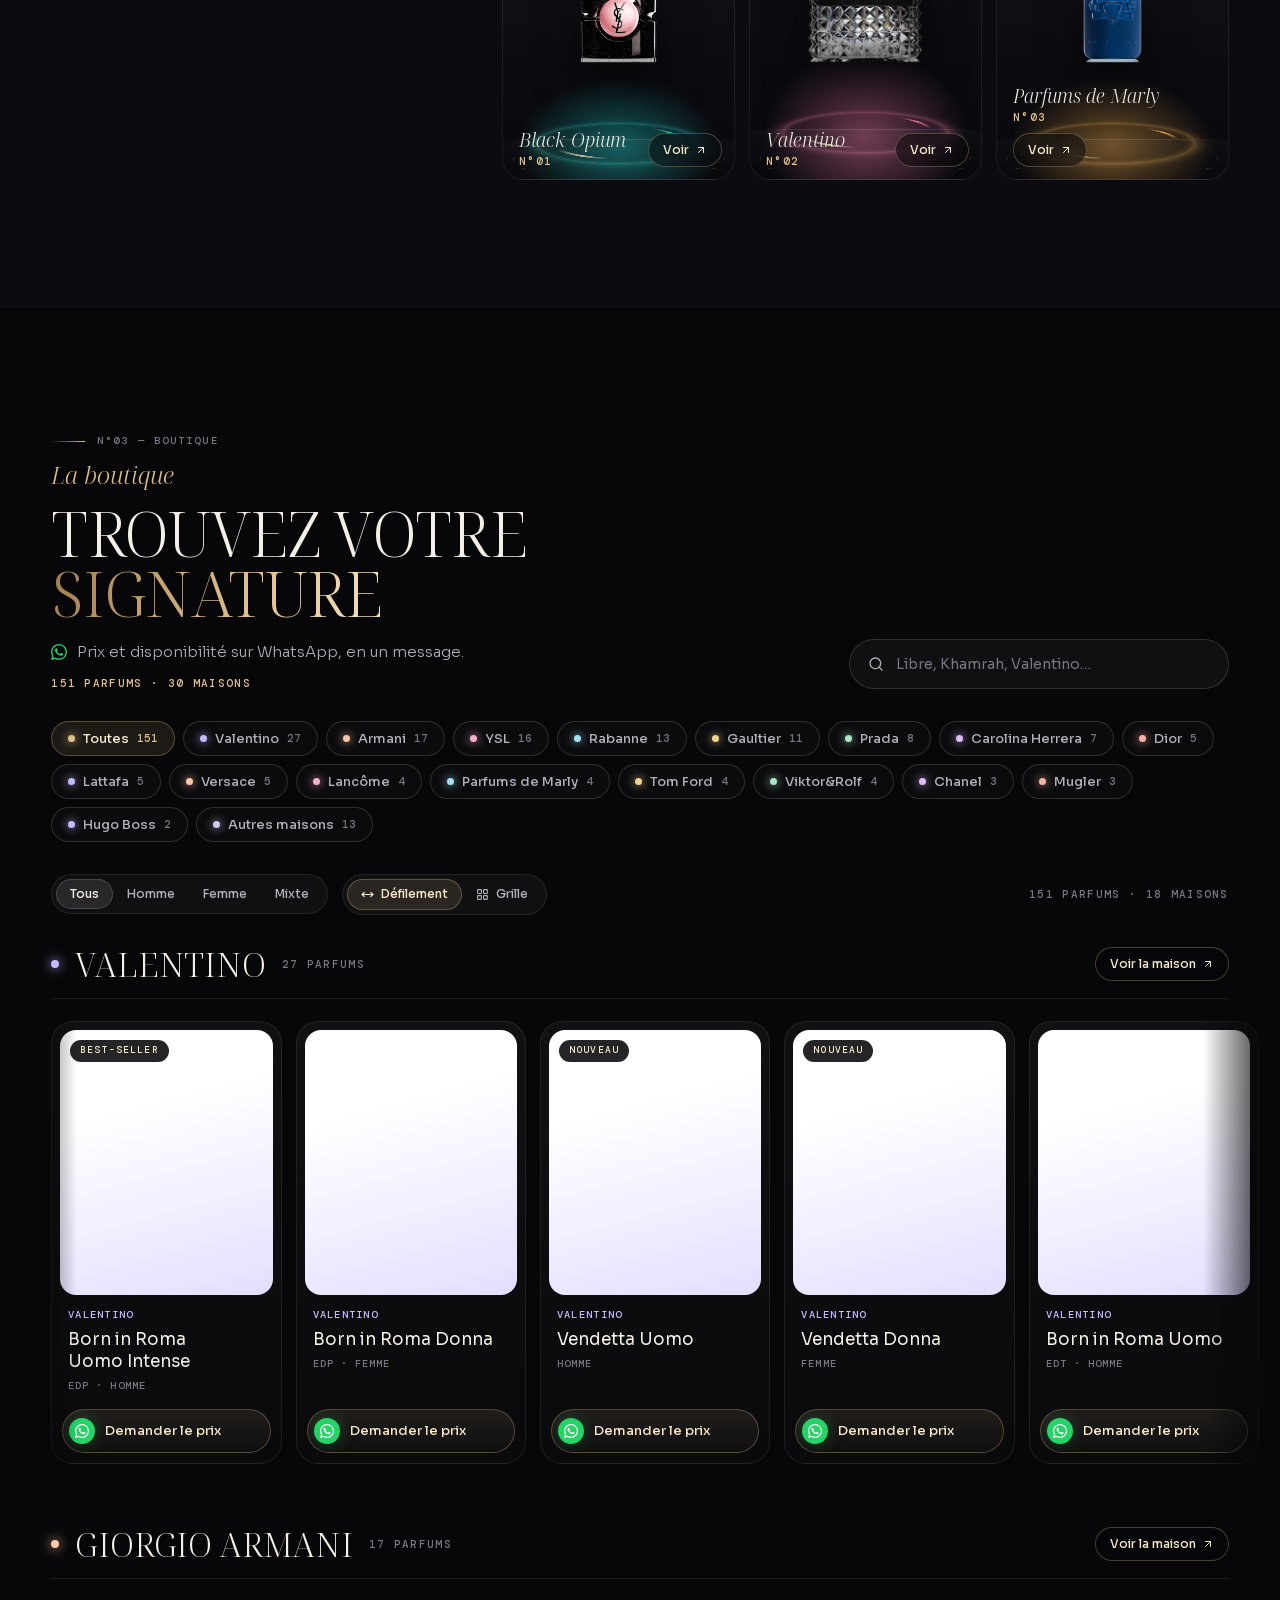
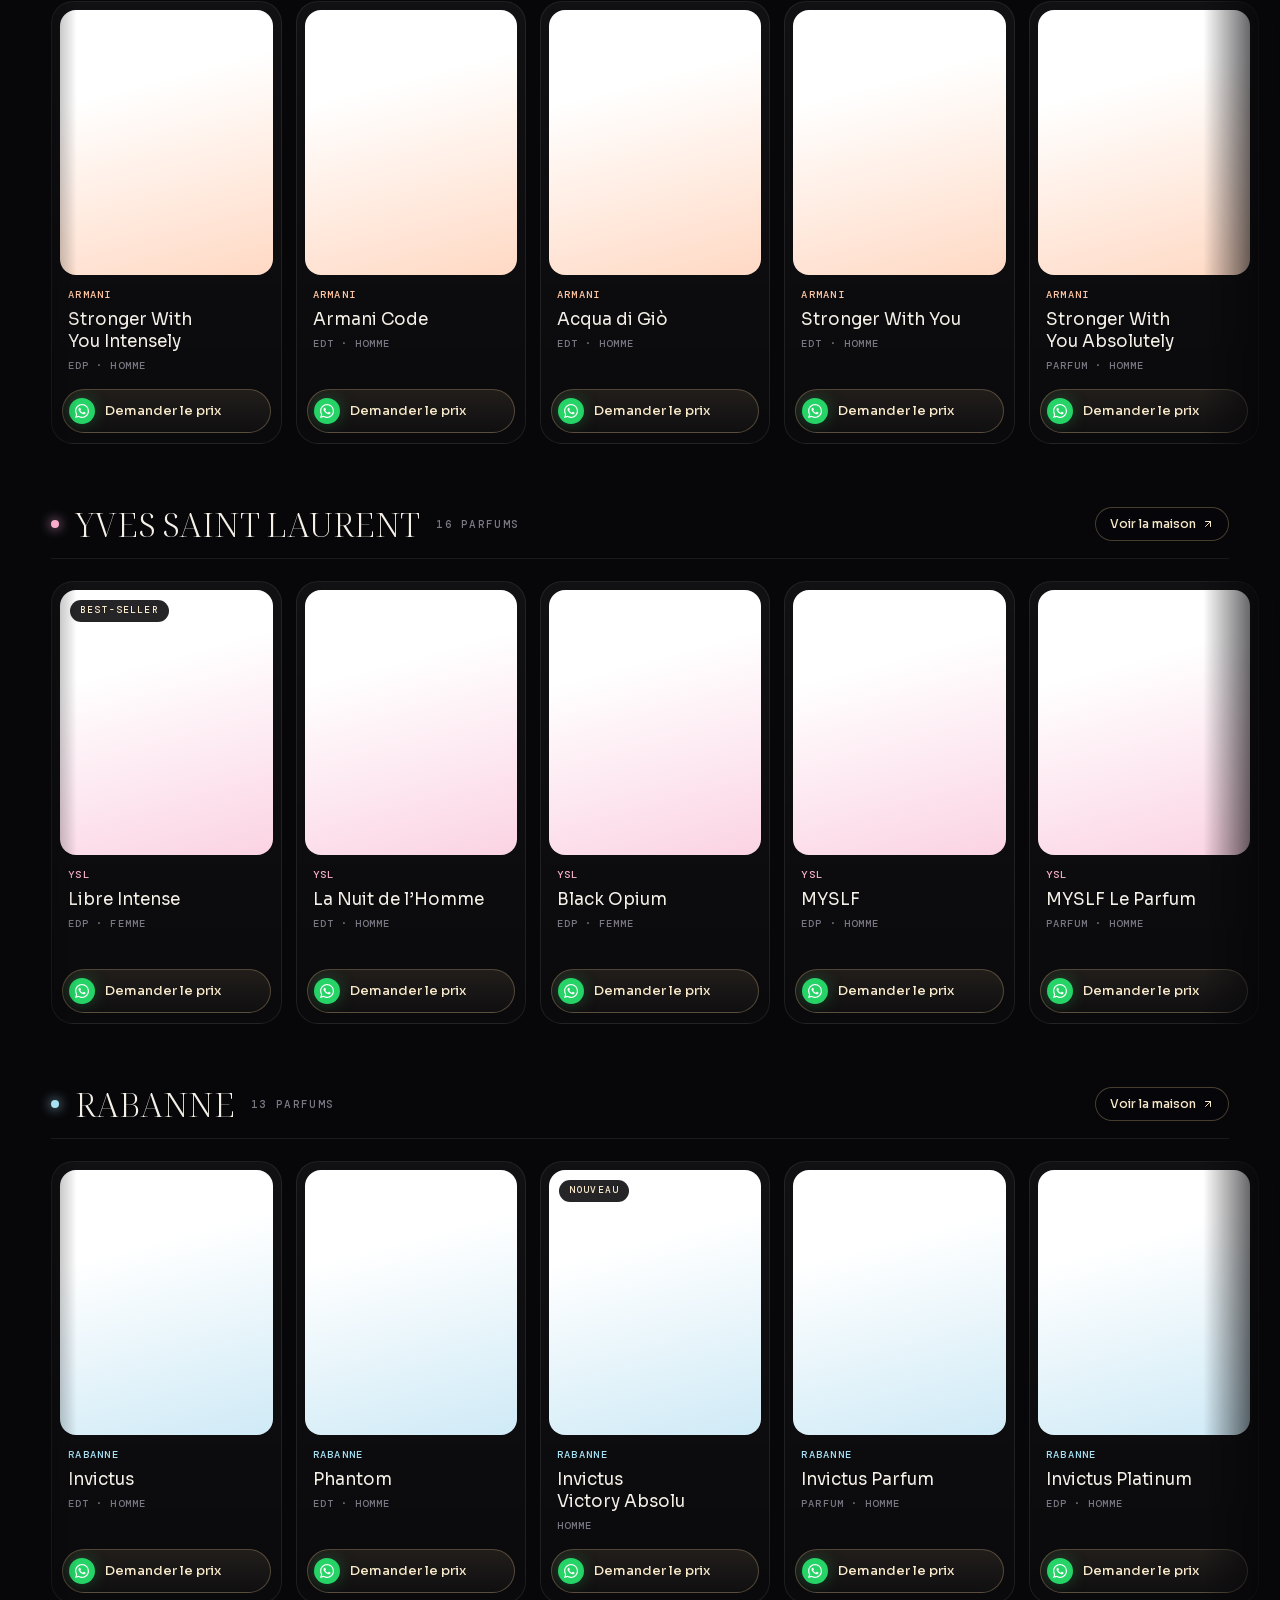
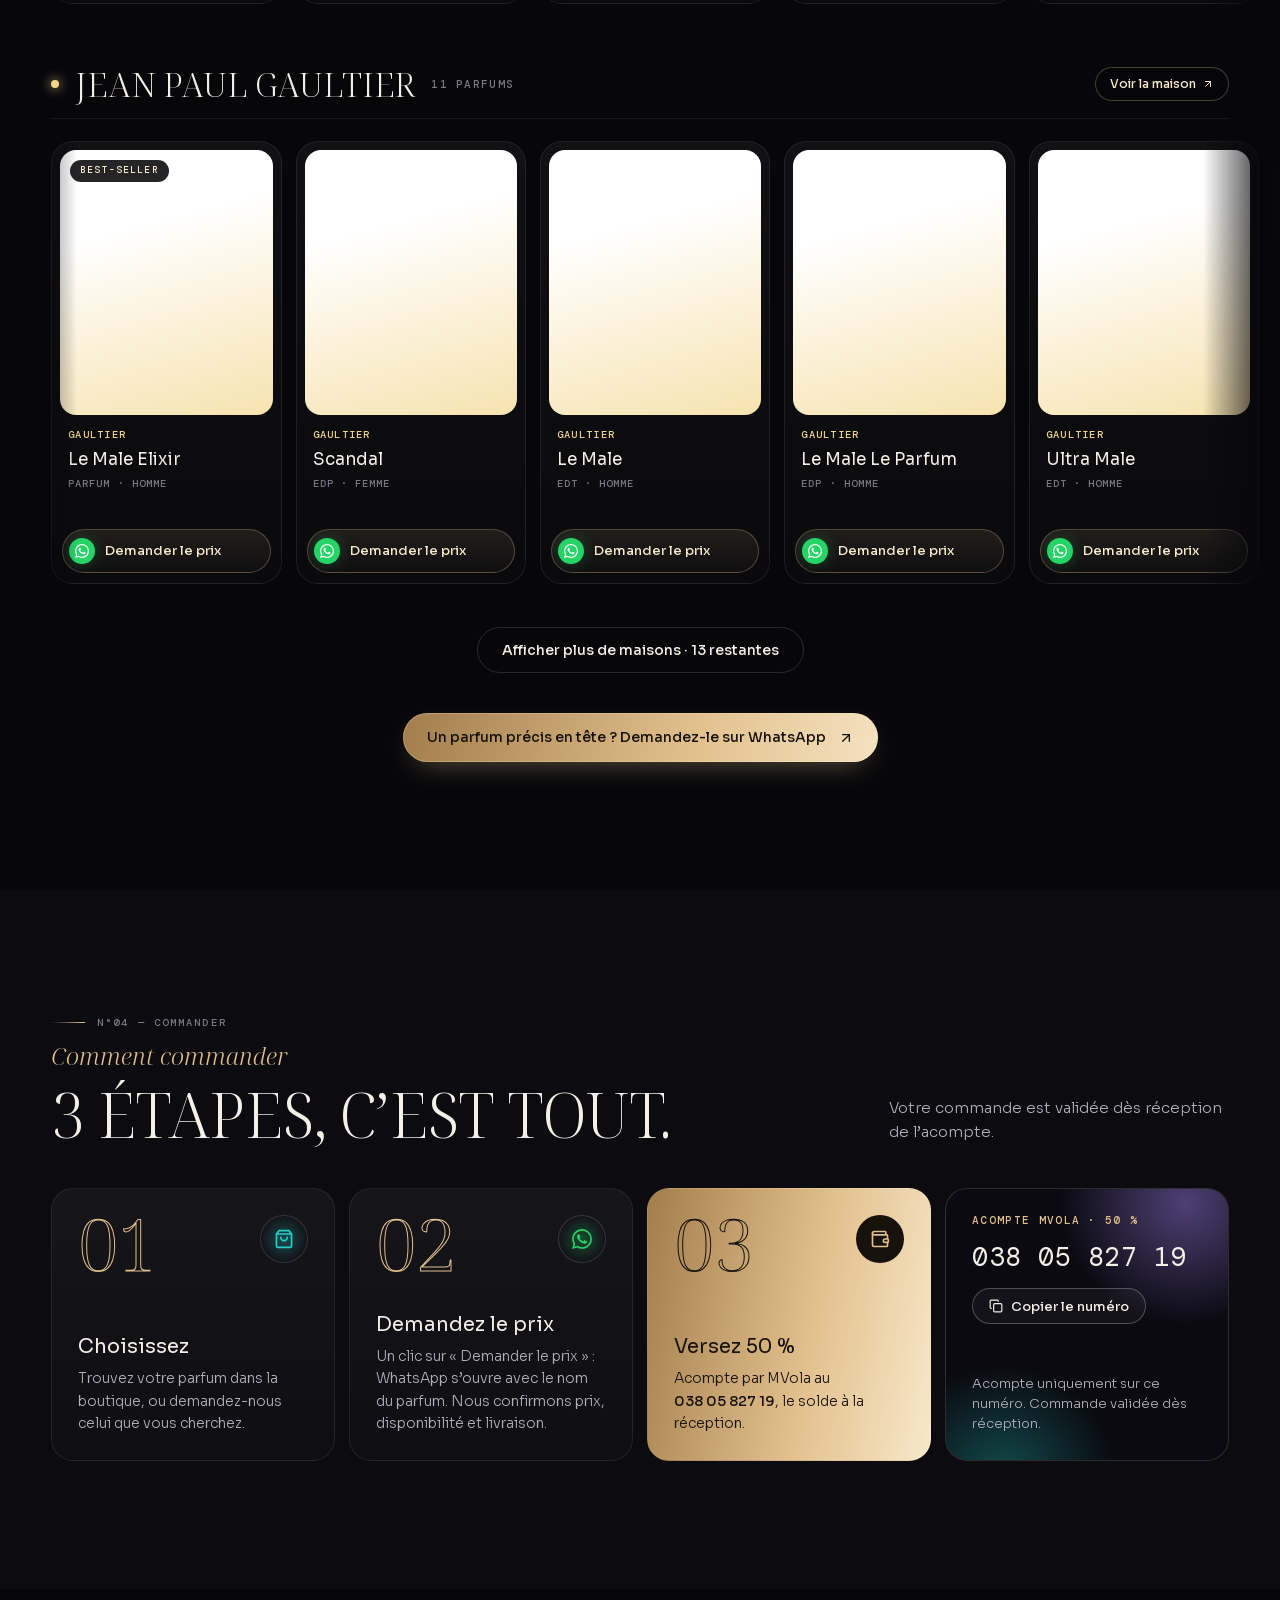
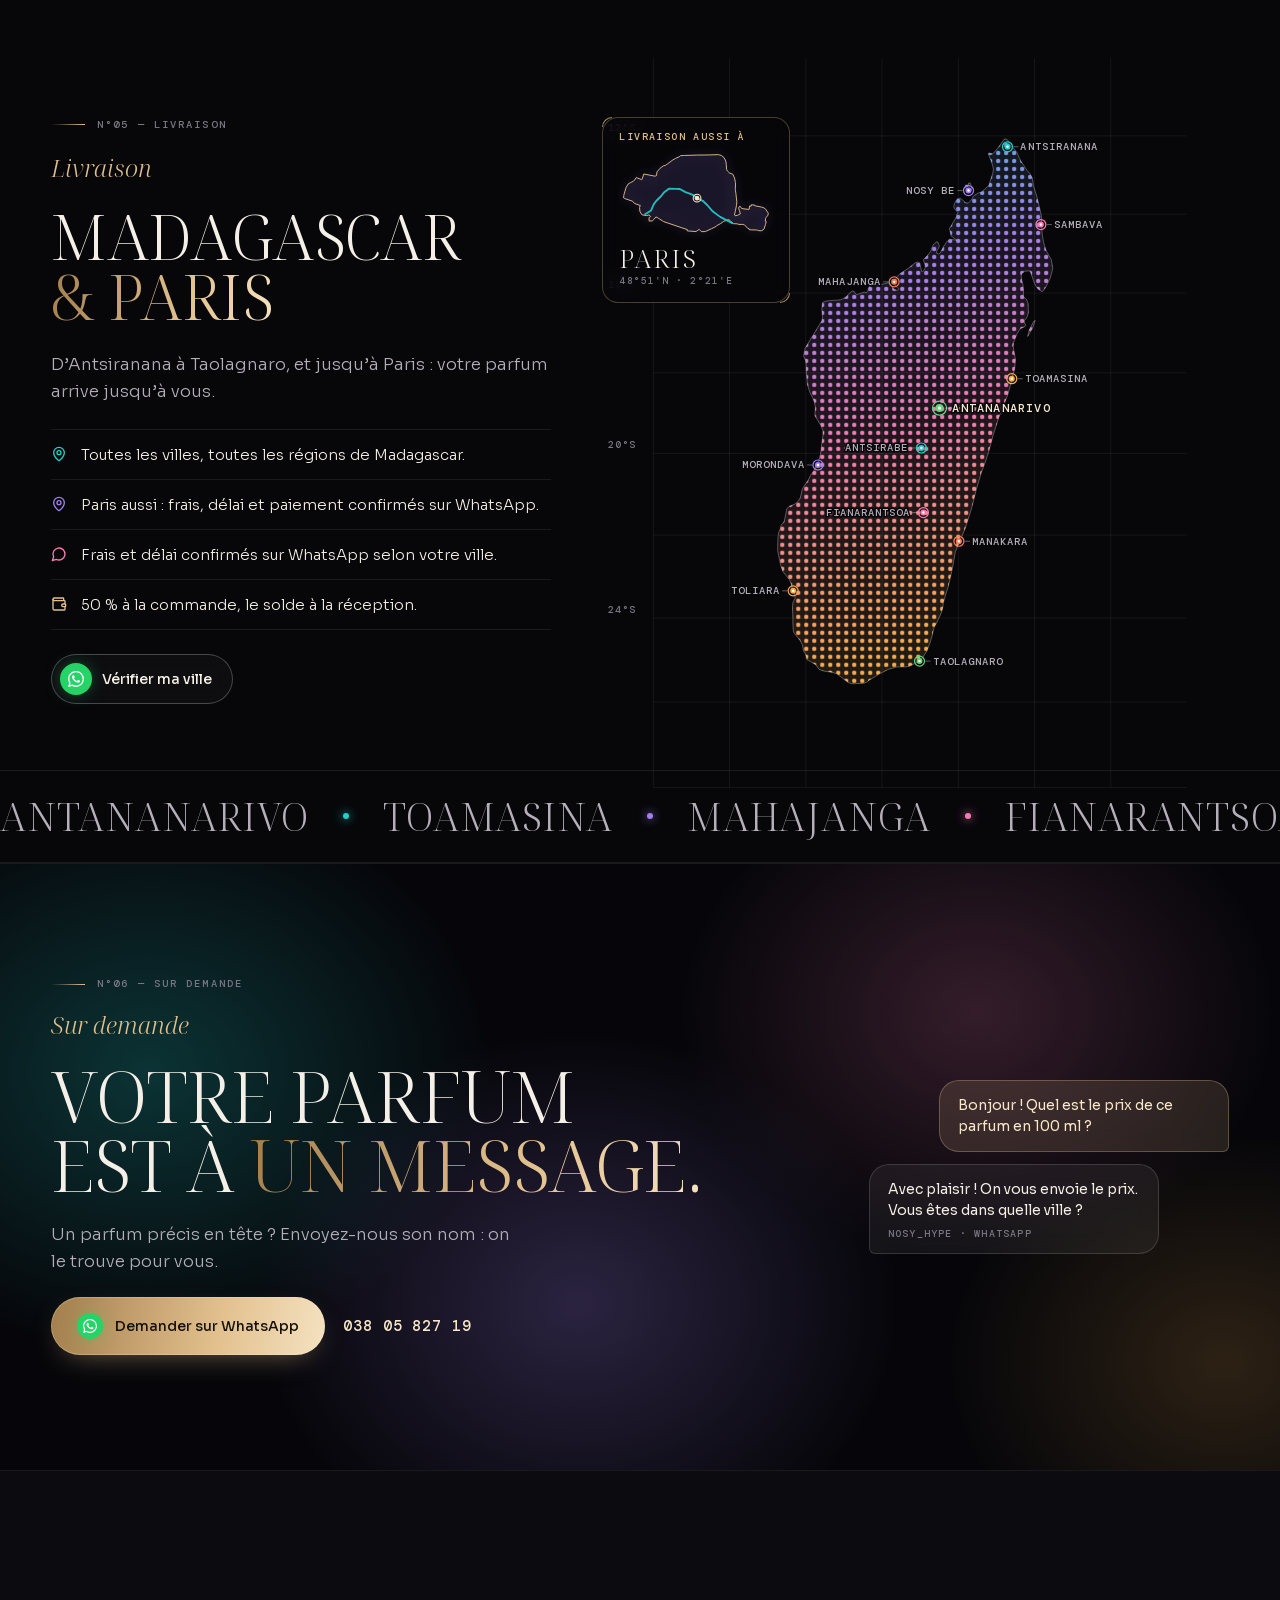
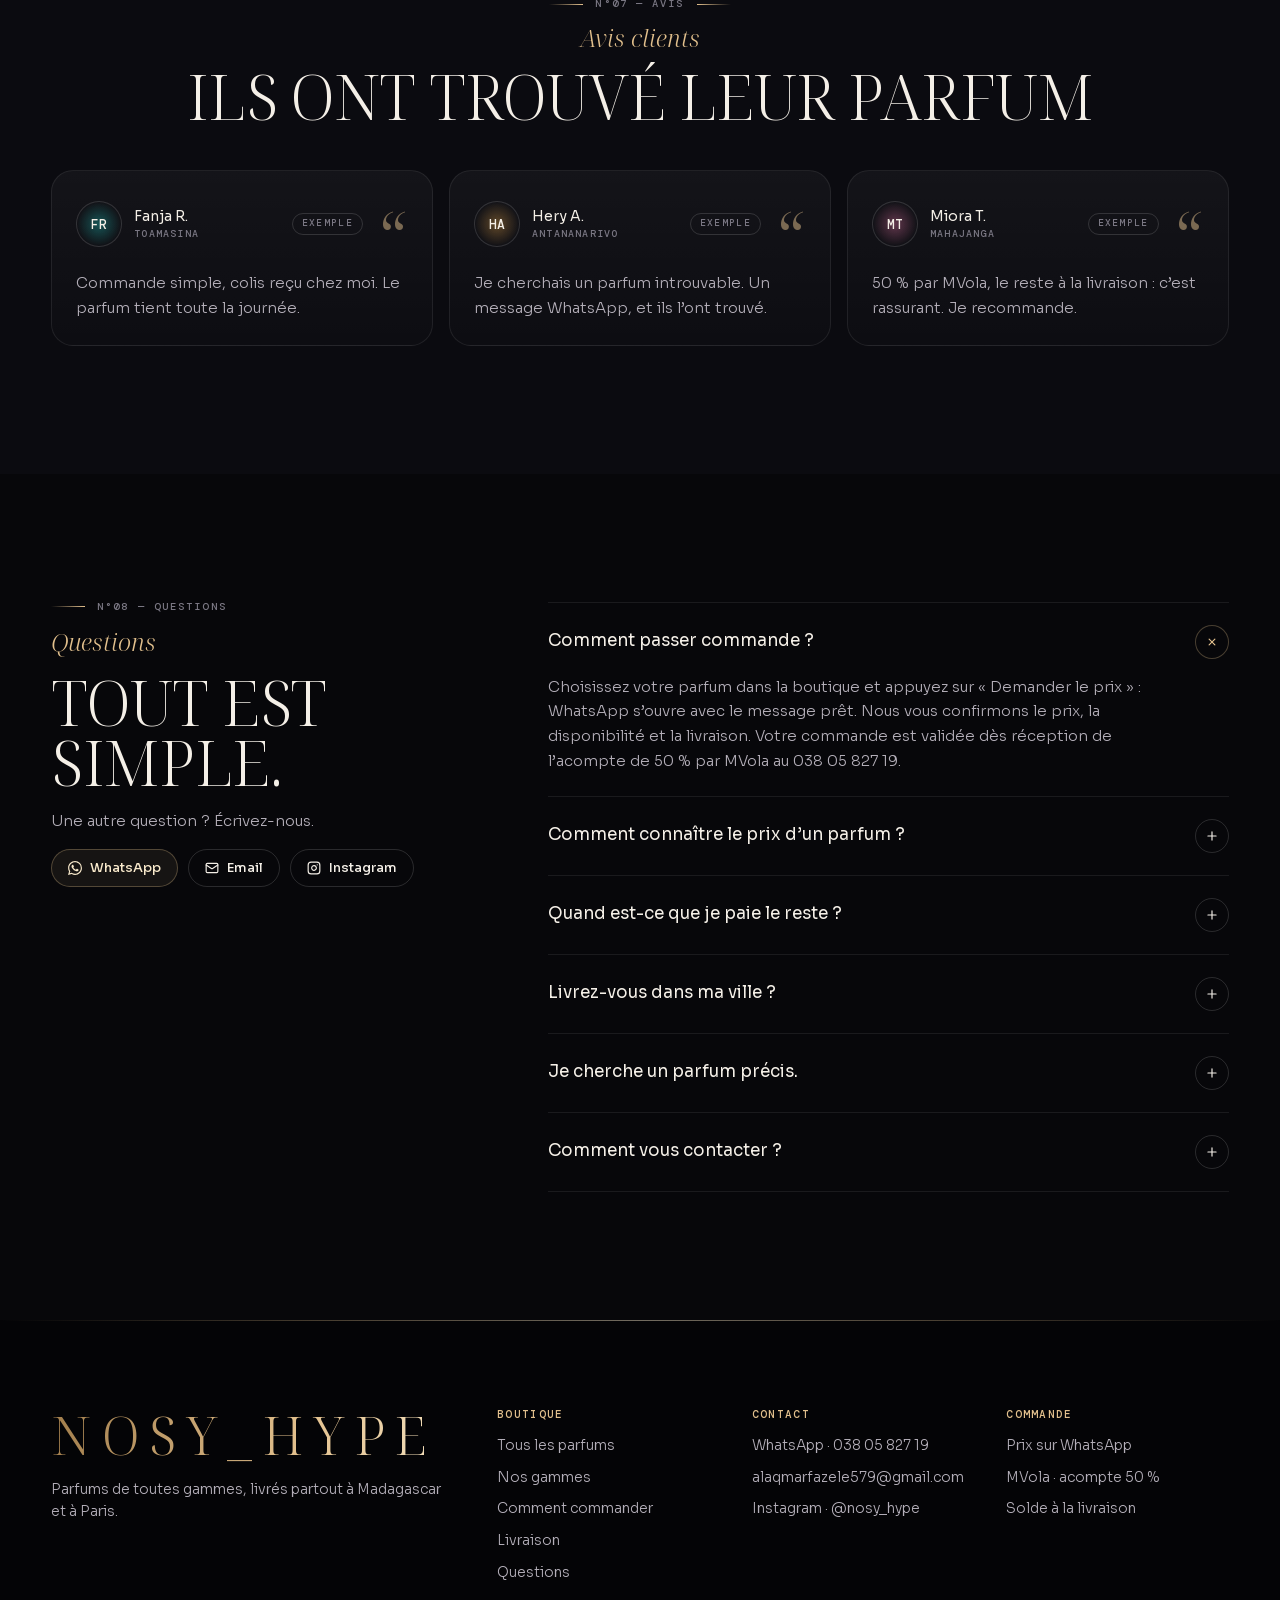
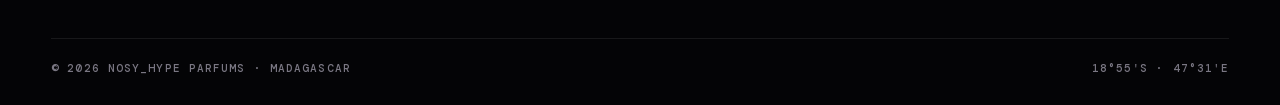
==== commit 68ed6775: "Delivery: add Paris, with a small Paris map beside Madagascar The delivery section now reads "Madaga" ====
--- a/index.html
+++ b/index.html
@@ -4,7 +4,7 @@
 <meta charset="utf-8">
 <meta name="viewport" content="width=device-width, initial-scale=1">
 <title>Nosy_Hype · Parfums à Madagascar — le luxe à prix doux</title>
-<meta name="description" content="Parfums homme, femme et mixte de toutes gammes. Prix et disponibilité sur WhatsApp, livraison partout à Madagascar, acompte de 50 % via MVola.">
+<meta name="description" content="Parfums homme, femme et mixte de toutes gammes. Prix et disponibilité sur WhatsApp, livraison partout à Madagascar et à Paris, acompte de 50 % via MVola.">
 <meta name="theme-color" content="#07070A">
 <!-- Les photos des flacons de la boutique (fimgs.net) ne s’affichent que sans référent. -->
 <meta name="referrer" content="no-referrer">
@@ -13,7 +13,7 @@
 <meta property="og:locale" content="fr_FR">
 <meta property="og:site_name" content="Nosy_Hype">
 <meta property="og:title" content="Nosy_Hype · Le luxe à prix doux">
-<meta property="og:description" content="Parfums de toutes gammes, livrés partout à Madagascar. Prix sur WhatsApp, acompte 50 % via MVola.">
+<meta property="og:description" content="Parfums de toutes gammes, livrés partout à Madagascar et à Paris. Prix sur WhatsApp, acompte 50 % via MVola.">
 <meta property="og:image:width" content="1200">
 <meta property="og:image:height" content="630">
 <meta property="og:image" content="partage.jpg">
@@ -37,7 +37,7 @@
 
 <div class="ticker" aria-hidden="true">
   <div class="marquee__track" data-marquee="32">
-    <span class="ticker__item"><span class="dot"></span>Livraison partout à Madagascar</span>
+    <span class="ticker__item"><span class="dot"></span>Livraison à Madagascar et à Paris</span>
     <span class="ticker__item"><span class="dot"></span>Prix et disponibilité sur WhatsApp</span>
     <span class="ticker__item"><span class="dot"></span>50&nbsp;% à la commande via MVola</span>
     <span class="ticker__item"><span class="dot"></span>Toutes gammes, prix raisonnables</span>
@@ -89,14 +89,14 @@
         <div class="hero__main">
           <p class="eyebrow">Parfums homme, femme &amp; mixte</p>
           <h1 class="hero__title"><span>Le luxe</span> <span>à prix</span> <span class="hero__accent">doux.</span></h1>
-          <p class="hero__lead">Toutes les gammes. Prix sur WhatsApp. Livraison partout à Madagascar.</p>
+          <p class="hero__lead">Toutes les gammes. Prix sur WhatsApp. Livraison à Madagascar et à Paris.</p>
           <div class="hero__ctas">
             <a class="btn-sable" href="#boutique" data-nav>Découvrir la boutique<span class="i i-arrow-right"></span></a>
             <a class="btn-wa btn-wa--ghost" href="https://wa.me/261380582719" data-wa="ask" target="_blank" rel="noopener"><span class="wa-disc"><span class="i i-whatsapp"></span></span>Demander un prix</a>
           </div>
         </div>
         <div class="hero__facts">
-          <span class="fact"><span class="dot" style="--c:#21D1CA"></span>Livraison toute l’île</span>
+          <span class="fact"><span class="dot" style="--c:#21D1CA"></span>Livraison Madagascar &amp; Paris</span>
           <span class="fact"><span class="dot" style="--c:#E2C08D"></span>Acompte MVola 50&nbsp;%</span>
         </div>
       </div>
@@ -137,7 +137,7 @@
   <section class="trust" aria-label="Nos engagements">
     <hr class="hairline">
     <div class="container trust__grid">
-      <div class="trust__item"><span class="disc" style="--c:#21D1CA"><span class="i i-truck"></span></span><div class="trust__txt"><span class="trust__t">Livraison partout</span><span class="trust__d">Dans toute l’île, jusqu’à chez vous.</span></div></div>
+      <div class="trust__item"><span class="disc" style="--c:#21D1CA"><span class="i i-truck"></span></span><div class="trust__txt"><span class="trust__t">Livraison partout</span><span class="trust__d">Dans toute l’île et à Paris, jusqu’à chez vous.</span></div></div>
       <div class="trust__item"><span class="disc" style="--c:#25D366"><span class="i i-whatsapp"></span></span><div class="trust__txt"><span class="trust__t">Prix sur WhatsApp</span><span class="trust__d">Prix et disponibilité en un message.</span></div></div>
       <div class="trust__item"><span class="disc" style="--c:#E2C08D"><span class="i i-wallet"></span></span><div class="trust__txt"><span class="trust__t">50&nbsp;% via MVola</span><span class="trust__d">Le solde à la réception.</span></div></div>
       <div class="trust__item"><span class="disc" style="--c:#A181EF"><span class="i i-sparkles"></span></span><div class="trust__txt"><span class="trust__t">Toutes gammes</span><span class="trust__d">Des prix vraiment raisonnables.</span></div></div>
@@ -252,10 +252,11 @@
       <div class="delivery__text">
         <span class="sec-index">N°05 — Livraison</span>
         <p class="eyebrow">Livraison</p>
-        <h2 class="h2">Partout à <span class="foil">Madagascar</span></h2>
-        <p class="lead">D’Antsiranana à Taolagnaro, votre parfum arrive jusqu’à vous.</p>
+        <h2 class="h2">Madagascar <span class="foil">&amp; Paris</span></h2>
+        <p class="lead">D’Antsiranana à Taolagnaro, et jusqu’à Paris&nbsp;: votre parfum arrive jusqu’à vous.</p>
         <ul class="facts">
-          <li><span class="i i-map-pin" style="--c:#21D1CA"></span>Toutes les villes, toutes les régions.</li>
+          <li><span class="i i-map-pin" style="--c:#21D1CA"></span>Toutes les villes, toutes les régions de Madagascar.</li>
+          <li><span class="i i-map-pin" style="--c:#A181EF"></span>Paris aussi&nbsp;: frais, délai et paiement confirmés sur WhatsApp.</li>
           <li><span class="i i-message-circle" style="--c:#F77CB0"></span>Frais et délai confirmés sur WhatsApp selon votre ville.</li>
           <li><span class="i i-wallet" style="--c:#E2C08D"></span>50&nbsp;% à la commande, le solde à la réception.</li>
         </ul>
@@ -263,6 +264,17 @@
       </div>
       <div class="delivery__map">
         <svg data-map role="img" aria-label="Carte de Madagascar : villes livrées, d’Antsiranana à Taolagnaro"></svg>
+        <div class="paris" role="img" aria-label="Carte de Paris : nous livrons aussi à Paris">
+          <span class="paris__k">Livraison aussi à</span>
+          <svg class="paris__map" viewBox="0 0 200 112" aria-hidden="true">
+            <path class="paris__shape" d="M88.5 104.9L88.9 103.5L58.1 93.1L51.5 88.9L48.0 86.9L45.2 90.4L43.2 92.2L39.2 92.4L38.9 88.0L41.1 86.3L39.0 84.4L35.5 85.3L29.7 84.2L27.1 79.6L26.7 74.8L27.6 71.8L26.2 71.7L19.9 69.3L17.5 66.5L7.1 63.0L6.0 62.4L6.2 58.9L9.1 48.9L11.8 44.3L14.6 42.6L18.9 40.4L20.2 39.1L22.4 35.8L29.4 38.5L29.9 38.3L32.2 31.2L46.8 34.0L48.7 33.3L49.4 28.4L53.1 24.0L57.5 20.6L60.2 20.1L63.0 18.0L70.0 12.9L73.6 10.9L78.2 8.8L79.3 7.8L79.8 7.4L84.9 7.1L101.1 6.6L117.9 6.4L129.2 6.0L133.2 7.2L136.7 10.2L138.8 14.6L139.4 18.9L139.8 25.1L140.8 27.2L143.7 30.0L147.9 31.5L150.1 36.3L151.3 42.3L151.4 45.5L151.1 51.4L151.9 56.5L153.1 67.4L152.7 72.0L151.0 80.2L150.0 84.5L151.0 85.5L153.9 84.9L157.6 83.1L156.6 79.0L155.6 76.5L155.8 74.2L157.3 73.0L159.4 76.0L166.3 77.0L169.1 77.1L169.7 72.7L171.8 73.0L171.8 71.2L176.2 71.5L176.2 72.4L184.9 74.1L188.3 75.2L190.6 76.9L194.0 82.2L193.4 85.3L190.9 87.7L190.4 89.3L190.1 92.5L191.3 92.9L190.4 96.7L188.8 101.3L188.6 102.6L185.8 104.7L184.4 105.0L181.5 104.8L178.8 103.9L172.7 103.8L169.3 103.6L169.3 102.5L167.3 101.8L163.0 97.2L160.7 96.7L155.9 96.7L153.3 95.9L149.1 95.8L146.5 94.1L144.4 91.6L142.5 90.4L136.0 92.8L132.2 95.5L126.5 98.6L125.9 99.5L120.4 102.2L112.2 106.0L107.0 106.1L104.2 103.1L100.2 106.0L89.8 105.2L88.5 104.9Z"/>
+            <path class="paris__seine" d="M147.1 95.1L131.5 86.9L122.0 80.0L114.9 71.8L108.8 66.0L102.2 63.0L95.7 58.2L92.8 56.9L86.3 54.8L79.1 50.7L74.4 50.5L65.2 50.1L58.3 55.3L54.5 60.1L48.3 66.3L45.2 70.4L41.7 78.5L33.9 83.4"/>
+            <circle class="paris__halo map-pulse" cx="101.4" cy="62.6" r="5"/>
+            <circle class="paris__dot" cx="101.4" cy="62.6" r="3"/>
+          </svg>
+          <span class="paris__name">Paris</span>
+          <span class="paris__coords">48°51′N · 2°21′E</span>
+        </div>
       </div>
     </div>
     <div class="cities" aria-hidden="true">
@@ -356,7 +368,7 @@
         </details>
         <details class="faq__item" name="faq">
           <summary>Livrez-vous dans ma ville&nbsp;?<span class="faq__plus" aria-hidden="true"><span class="i i-plus"></span></span></summary>
-          <p>Oui, partout à Madagascar. Les frais et le délai dépendent de votre ville&nbsp;: nous vous les confirmons sur WhatsApp avant l’envoi.</p>
+          <p>Oui, partout à Madagascar, et aussi à Paris. Les frais et le délai dépendent de votre ville&nbsp;: nous vous les confirmons sur WhatsApp avant l’envoi.</p>
         </details>
         <details class="faq__item" name="faq">
           <summary>Je cherche un parfum précis.<span class="faq__plus" aria-hidden="true"><span class="i i-plus"></span></span></summary>
@@ -377,7 +389,7 @@
     <div class="footer__top">
       <div class="footer__brand">
         <span class="footer__name">Nosy_Hype</span>
-        <p>Parfums de toutes gammes, livrés partout à Madagascar.</p>
+        <p>Parfums de toutes gammes, livrés partout à Madagascar et à Paris.</p>
       </div>
       <div class="footer__cols">
         <nav class="footer__col" aria-label="Boutique">
--- a/css/styles.css
+++ b/css/styles.css
@@ -471,6 +471,30 @@
 @keyframes pulse { 0% { transform: scale(.5); opacity: .95; } 100% { transform: scale(3.4); opacity: 0; } }
 .map-fade { animation: fade-in 1.2s var(--ease) both; }
 @keyframes fade-in { from { opacity: 0; } }
+/* Petite carte de Paris, à côté de Madagascar. */
+.paris { position: absolute; left: 0; top: 0; z-index: 1; width: clamp(150px, 30%, 230px); display: flex; flex-direction: column; gap: 8px; padding: 14px 16px 16px;
+  border: 1px solid var(--gold-line); border-radius: 16px; background: rgba(7, 7, 10, .55); -webkit-backdrop-filter: blur(10px); backdrop-filter: blur(10px); }
+.paris::before, .paris::after { content: ''; position: absolute; width: 10px; height: 10px; border: 0 solid var(--gold); opacity: .7; }
+.paris::before { left: -1px; top: -1px; border-left-width: 1px; border-top-width: 1px; border-top-left-radius: 16px; }
+.paris::after { right: -1px; bottom: -1px; border-right-width: 1px; border-bottom-width: 1px; border-bottom-right-radius: 16px; }
+.paris__k { font: 500 10px/1 var(--mono); letter-spacing: .14em; text-transform: uppercase; color: var(--gold); }
+.delivery__map .paris__map { position: static; inset: auto; display: block; width: 100%; height: auto; overflow: visible; }
+.paris__shape { fill: rgba(161, 129, 239, .1); stroke: var(--gold); stroke-width: 1.2; stroke-linejoin: round; filter: drop-shadow(0 0 6px rgba(161, 129, 239, .45)); }
+.paris__seine { fill: none; stroke: var(--lagon); stroke-width: 2.4; stroke-linecap: round; stroke-linejoin: round; opacity: .9; }
+.paris__halo { fill: none; stroke: var(--gold-hi); stroke-width: 1.4; }
+.paris__dot { fill: var(--gold-hi); }
+.paris__name { font: 300 26px/1 var(--display); letter-spacing: .04em; text-transform: uppercase; }
+.paris__coords { margin-top: -2px; font: 500 9.5px/1 var(--mono); letter-spacing: .12em; color: var(--faint); }
+@media (max-width: 480px) {
+  .paris { width: 124px; gap: 6px; padding: 10px 11px 11px; border-radius: 14px; }
+  .paris__name { font-size: 19px; }
+  .paris__k, .paris__coords { font-size: 8px; letter-spacing: .1em; }
+}
+@media (max-width: 380px) {
+  .paris { width: 112px; }
+  .paris__k, .paris__coords { font-size: 7.5px; letter-spacing: .04em; white-space: nowrap; }
+}
+
 .cities { margin-top: clamp(40px, 5vw, 72px); padding: 26px 0; overflow: hidden; border-top: 1px solid var(--line); border-bottom: 1px solid var(--line); }
 .city { display: inline-flex; align-items: center; gap: 34px; padding-right: 34px; font: 300 clamp(26px, 3vw, 40px)/1 var(--display); letter-spacing: .02em; text-transform: uppercase; color: var(--muted); }
 .city .dot { --d: 6px; }
